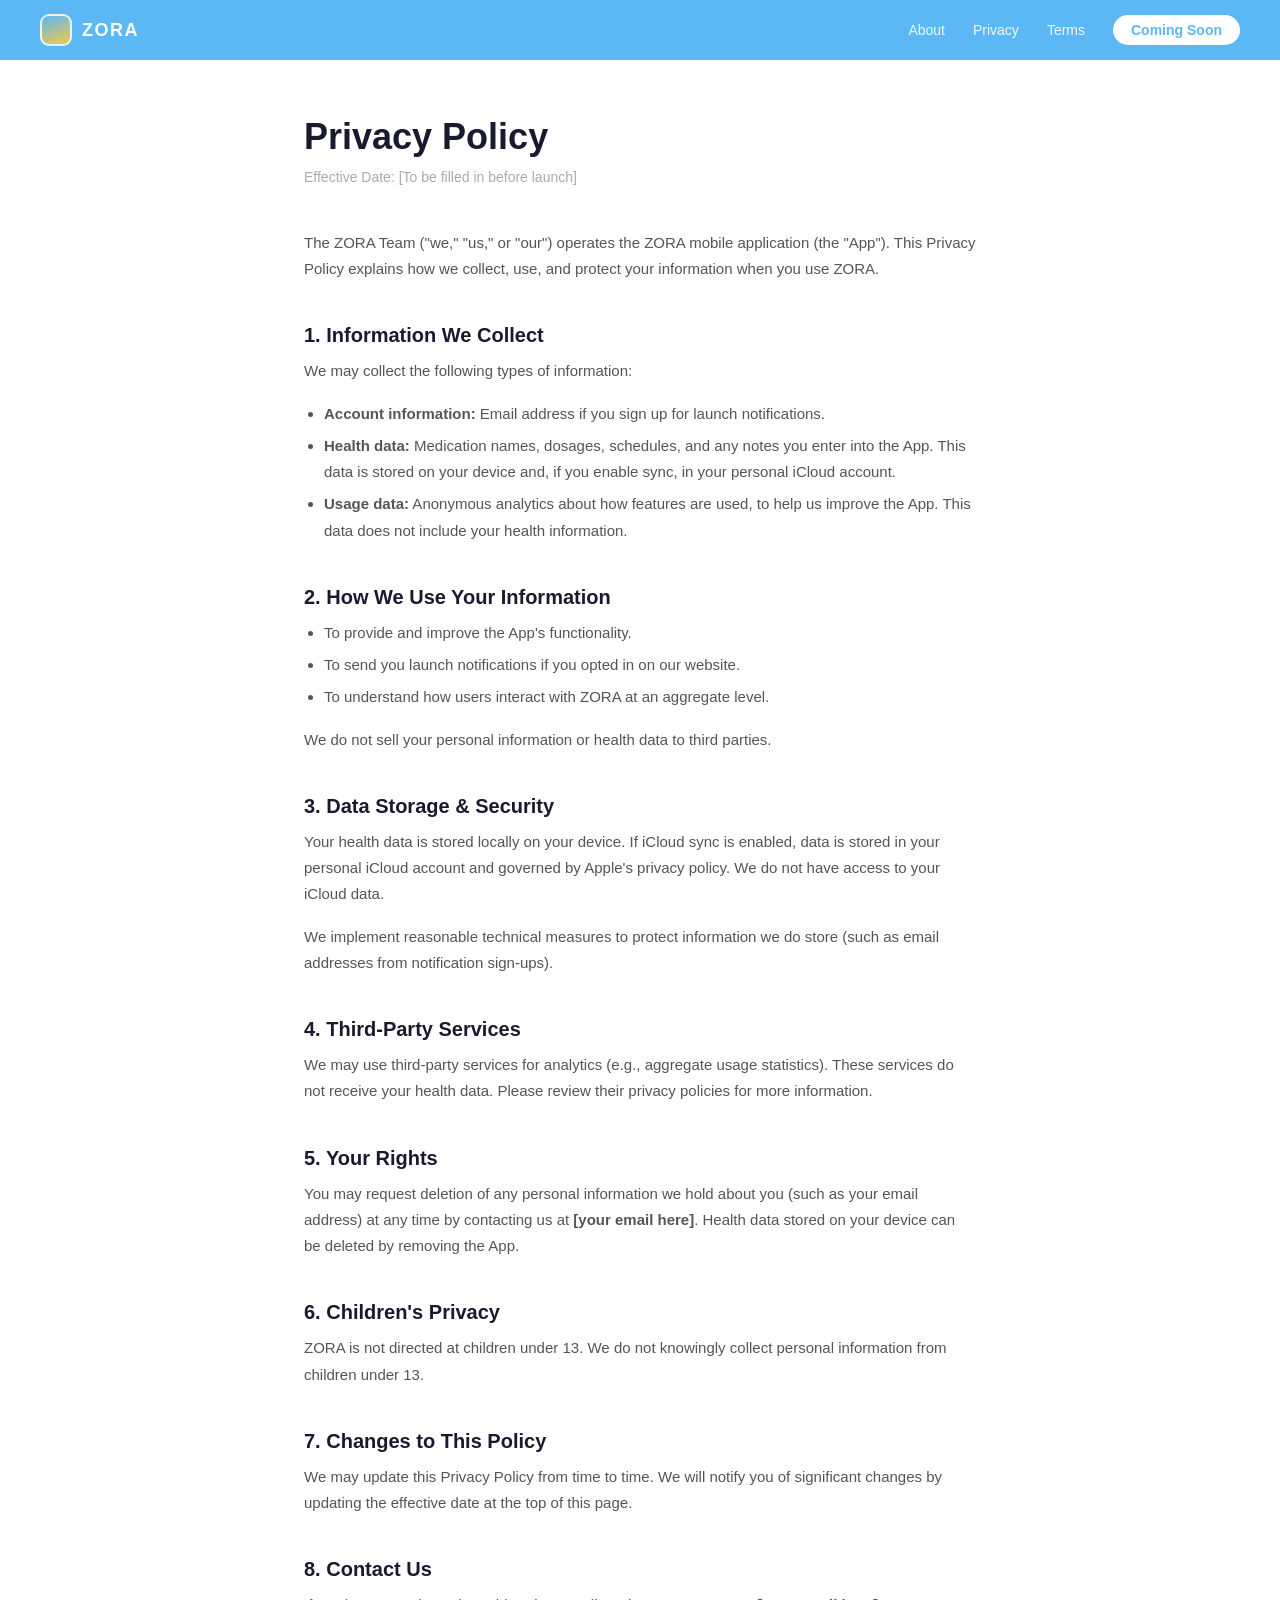
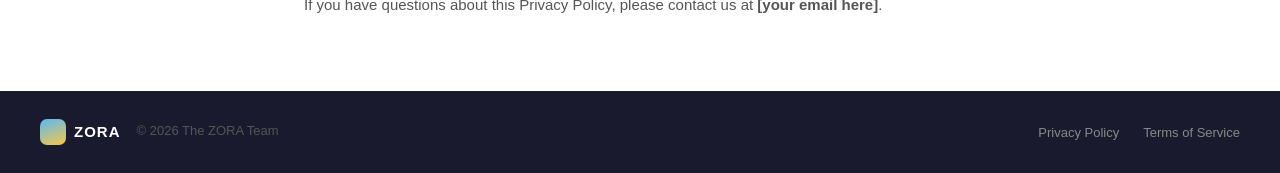
==== privacy.html @ 63aa4a1c "feat: add privacy policy page" ====
<!DOCTYPE html>
<html lang="en">
<head>
  <meta charset="UTF-8" />
  <meta name="viewport" content="width=device-width, initial-scale=1.0" />
  <title>Privacy Policy — ZORA</title>
  <link rel="stylesheet" href="styles.css" />
  <link rel="icon" type="image/png" href="assets/icon.png" />
</head>
<body>

  <!-- NAV -->
  <nav>
    <a href="index.html" class="nav-logo">
      <div class="nav-icon"></div>
      <span class="nav-wordmark">ZORA</span>
    </a>
    <ul class="nav-links">
      <li class="hide-mobile"><a href="index.html">About</a></li>
      <li class="hide-mobile"><a href="privacy.html">Privacy</a></li>
      <li class="hide-mobile"><a href="terms.html">Terms</a></li>
      <li><a href="index.html#notify" class="nav-cta">Coming Soon</a></li>
    </ul>
  </nav>

  <!-- CONTENT -->
  <div class="prose">
    <h1>Privacy Policy</h1>
    <p class="effective-date">Effective Date: [To be filled in before launch]</p>

    <p>The ZORA Team ("we," "us," or "our") operates the ZORA mobile application (the "App"). This Privacy Policy explains how we collect, use, and protect your information when you use ZORA.</p>

    <h2>1. Information We Collect</h2>
    <p>We may collect the following types of information:</p>
    <ul>
      <li><strong>Account information:</strong> Email address if you sign up for launch notifications.</li>
      <li><strong>Health data:</strong> Medication names, dosages, schedules, and any notes you enter into the App. This data is stored on your device and, if you enable sync, in your personal iCloud account.</li>
      <li><strong>Usage data:</strong> Anonymous analytics about how features are used, to help us improve the App. This data does not include your health information.</li>
    </ul>

    <h2>2. How We Use Your Information</h2>
    <ul>
      <li>To provide and improve the App's functionality.</li>
      <li>To send you launch notifications if you opted in on our website.</li>
      <li>To understand how users interact with ZORA at an aggregate level.</li>
    </ul>
    <p>We do not sell your personal information or health data to third parties.</p>

    <h2>3. Data Storage & Security</h2>
    <p>Your health data is stored locally on your device. If iCloud sync is enabled, data is stored in your personal iCloud account and governed by Apple's privacy policy. We do not have access to your iCloud data.</p>
    <p>We implement reasonable technical measures to protect information we do store (such as email addresses from notification sign-ups).</p>

    <h2>4. Third-Party Services</h2>
    <p>We may use third-party services for analytics (e.g., aggregate usage statistics). These services do not receive your health data. Please review their privacy policies for more information.</p>

    <h2>5. Your Rights</h2>
    <p>You may request deletion of any personal information we hold about you (such as your email address) at any time by contacting us at <strong>[your email here]</strong>. Health data stored on your device can be deleted by removing the App.</p>

    <h2>6. Children's Privacy</h2>
    <p>ZORA is not directed at children under 13. We do not knowingly collect personal information from children under 13.</p>

    <h2>7. Changes to This Policy</h2>
    <p>We may update this Privacy Policy from time to time. We will notify you of significant changes by updating the effective date at the top of this page.</p>

    <h2>8. Contact Us</h2>
    <p>If you have questions about this Privacy Policy, please contact us at <strong>[your email here]</strong>.</p>
  </div>

  <!-- FOOTER -->
  <footer>
    <div class="footer-logo">
      <div class="footer-icon"></div>
      <span class="footer-wordmark">ZORA</span>
      <span class="footer-copy">© 2026 The ZORA Team</span>
    </div>
    <ul class="footer-links">
      <li><a href="privacy.html">Privacy Policy</a></li>
      <li><a href="terms.html">Terms of Service</a></li>
    </ul>
  </footer>

</body>
</html>
---- styles.css ----
/* ─── Variables ─────────────────────────────────────────── */
:root {
  --blue: #5BB8F5;
  --blue-mid: #85ccf5;
  --gold: #F5C846;
  --dark: #1a1a2e;
  --body-text: #555;
  --heading-text: #1a1a2e;
  --placeholder-text: #aaa;
  --bg-off-white: #fafbfc;
  --font: -apple-system, BlinkMacSystemFont, 'Segoe UI', sans-serif;
  --hero-gradient: linear-gradient(170deg, var(--blue) 0%, var(--blue-mid) 45%, var(--gold) 100%);
  --cta-gradient: linear-gradient(135deg, var(--blue) 0%, var(--gold) 100%);
  --icon-gradient: linear-gradient(160deg, var(--blue) 0%, var(--gold) 100%);
  --gold-dark: #f5a623;
  --dark-hover: #2a2a4e;
}

/* ─── Reset ──────────────────────────────────────────────── */
*, *::before, *::after { box-sizing: border-box; margin: 0; padding: 0; }
body { font-family: var(--font); color: var(--body-text); line-height: 1.6; }
a { text-decoration: none; color: inherit; }
img { max-width: 100%; display: block; }

/* ─── Nav ────────────────────────────────────────────────── */
nav {
  background: var(--blue);
  padding: 0 40px;
  height: 60px;
  display: flex;
  align-items: center;
  justify-content: space-between;
  position: sticky;
  top: 0;
  z-index: 100;
}
.nav-logo {
  display: flex;
  align-items: center;
  gap: 10px;
}
.nav-icon {
  width: 32px;
  height: 32px;
  border-radius: 9px;
  background: var(--icon-gradient);
  border: 2px solid rgba(255,255,255,0.8);
  flex-shrink: 0;
}
.nav-wordmark {
  color: white;
  font-weight: 800;
  font-size: 18px;
  letter-spacing: 1.5px;
}
.nav-links {
  display: flex;
  align-items: center;
  gap: 28px;
  list-style: none;
}
.nav-links a {
  color: rgba(255,255,255,0.9);
  font-size: 14px;
  font-weight: 500;
  transition: color 0.2s;
}
.nav-links a:hover { color: white; }
.nav-links a.nav-cta {
  background: white;
  color: var(--blue);
  font-weight: 700;
  padding: 7px 18px;
  border-radius: 20px;
}

/* ─── Footer ─────────────────────────────────────────────── */
footer {
  background: var(--dark);
  padding: 28px 40px;
  display: flex;
  align-items: center;
  justify-content: space-between;
  flex-wrap: wrap;
  gap: 16px;
}
.footer-logo {
  display: flex;
  align-items: center;
  gap: 8px;
}
.footer-icon {
  width: 26px;
  height: 26px;
  border-radius: 7px;
  background: var(--icon-gradient);
  flex-shrink: 0;
}
.footer-wordmark {
  color: white;
  font-weight: 700;
  font-size: 15px;
  letter-spacing: 1px;
}
.footer-copy {
  color: #555;
  font-size: 13px;
  margin-left: 8px;
}
.footer-links {
  display: flex;
  gap: 24px;
  list-style: none;
}
.footer-links a {
  color: #888;
  font-size: 13px;
  transition: color 0.2s;
}
.footer-links a:hover { color: white; }

/* ─── Buttons ────────────────────────────────────────────── */
.btn-primary {
  background: white;
  color: var(--blue);
  font-size: 15px;
  font-weight: 700;
  padding: 13px 30px;
  border-radius: 28px;
  border: none;
  cursor: pointer;
  box-shadow: 0 4px 20px rgba(0,0,0,0.12);
  transition: transform 0.15s, box-shadow 0.15s;
}
.btn-primary:hover { transform: translateY(-1px); box-shadow: 0 6px 24px rgba(0,0,0,0.16); }
.btn-ghost {
  background: rgba(255,255,255,0.2);
  color: white;
  font-size: 15px;
  font-weight: 600;
  padding: 13px 30px;
  border-radius: 28px;
  border: 2px solid rgba(255,255,255,0.6);
  cursor: pointer;
  transition: background 0.2s;
}
.btn-ghost:hover { background: rgba(255,255,255,0.3); }

/* ─── Section shared ─────────────────────────────────────── */
section { width: 100%; }
.section-inner {
  max-width: 720px;
  margin: 0 auto;
  padding: 64px 24px;
  text-align: center;
}
.eyebrow {
  font-size: 12px;
  font-weight: 700;
  color: var(--blue);
  letter-spacing: 2px;
  text-transform: uppercase;
  margin-bottom: 12px;
}
h1 { font-size: 44px; font-weight: 800; color: white; line-height: 1.15; margin-bottom: 16px; text-shadow: 0 2px 10px rgba(0,0,0,0.1); }
h2 { font-size: 30px; font-weight: 800; color: var(--heading-text); line-height: 1.3; margin-bottom: 20px; }
.lead { font-size: 17px; color: rgba(255,255,255,0.92); line-height: 1.65; margin-bottom: 36px; }
.body-text { font-size: 16px; color: var(--body-text); line-height: 1.75; margin-bottom: 16px; }
.placeholder-text { font-size: 16px; color: var(--placeholder-text); line-height: 1.75; font-style: italic; margin-bottom: 16px; }

/* ─── Hero badge pill ────────────────────────────────────── */
.hero-badge {
  display: inline-block;
  background: rgba(255,255,255,0.25);
  border: 1px solid rgba(255,255,255,0.5);
  border-radius: 20px;
  padding: 5px 14px;
  margin-bottom: 20px;
  color: white;
  font-size: 12px;
  font-weight: 600;
}

/* ─── How it works cards ─────────────────────────────────── */
.how-grid {
  display: flex;
  gap: 32px;
  justify-content: center;
  flex-wrap: wrap;
  margin-top: 40px;
}
.how-card {
  flex: 1;
  min-width: 160px;
  max-width: 200px;
}
.how-icon {
  width: 52px;
  height: 52px;
  border-radius: 16px;
  margin: 0 auto 14px;
  display: flex;
  align-items: center;
  justify-content: center;
  font-size: 22px;
}
.how-icon-blue  { background: linear-gradient(135deg, var(--blue), var(--blue-mid)); }
.how-icon-mid   { background: linear-gradient(135deg, var(--blue-mid), var(--blue)); }
.how-icon-gold  { background: linear-gradient(135deg, var(--gold), var(--gold-dark)); }
.how-title { font-weight: 700; color: var(--heading-text); margin-bottom: 6px; }
.how-desc  { font-size: 14px; color: #777; line-height: 1.5; }

/* ─── Email capture ──────────────────────────────────────── */
.email-form {
  display: flex;
  gap: 8px;
  max-width: 380px;
  margin: 0 auto;
}
.email-input {
  flex: 1;
  background: white;
  border: none;
  border-radius: 10px;
  padding: 12px 16px;
  font-size: 14px;
  font-family: var(--font);
  outline: none;
}
.email-submit {
  background: var(--dark);
  color: white;
  border: none;
  border-radius: 10px;
  padding: 12px 20px;
  font-size: 14px;
  font-weight: 600;
  font-family: var(--font);
  cursor: pointer;
  transition: background 0.2s;
  white-space: nowrap;
}
.email-submit:hover { background: var(--dark-hover); }

/* ─── Prose pages (privacy / terms) ─────────────────────── */
.prose {
  max-width: 720px;
  margin: 0 auto;
  padding: 56px 24px;
}
.prose h1 { color: var(--heading-text); text-shadow: none; font-size: 36px; margin-bottom: 8px; }
.prose .effective-date { color: var(--placeholder-text); font-size: 14px; margin-bottom: 40px; }
.prose h2 { font-size: 20px; margin-top: 40px; margin-bottom: 10px; }
.prose p  { font-size: 15px; color: var(--body-text); line-height: 1.75; margin-bottom: 16px; }
.prose ul { padding-left: 20px; margin-bottom: 16px; }
.prose ul li { font-size: 15px; color: var(--body-text); line-height: 1.75; margin-bottom: 6px; }

/* ─── Responsive ─────────────────────────────────────────── */
@media (max-width: 640px) {
  nav { padding: 0 20px; }
  .nav-links .hide-mobile { display: none; }
  h1 { font-size: 32px; }
  h2 { font-size: 24px; }
  .section-inner { padding: 48px 20px; }
  .email-form { flex-direction: column; }
  footer { padding: 24px 20px; flex-direction: column; align-items: flex-start; }
  .prose { padding: 40px 20px; }
}
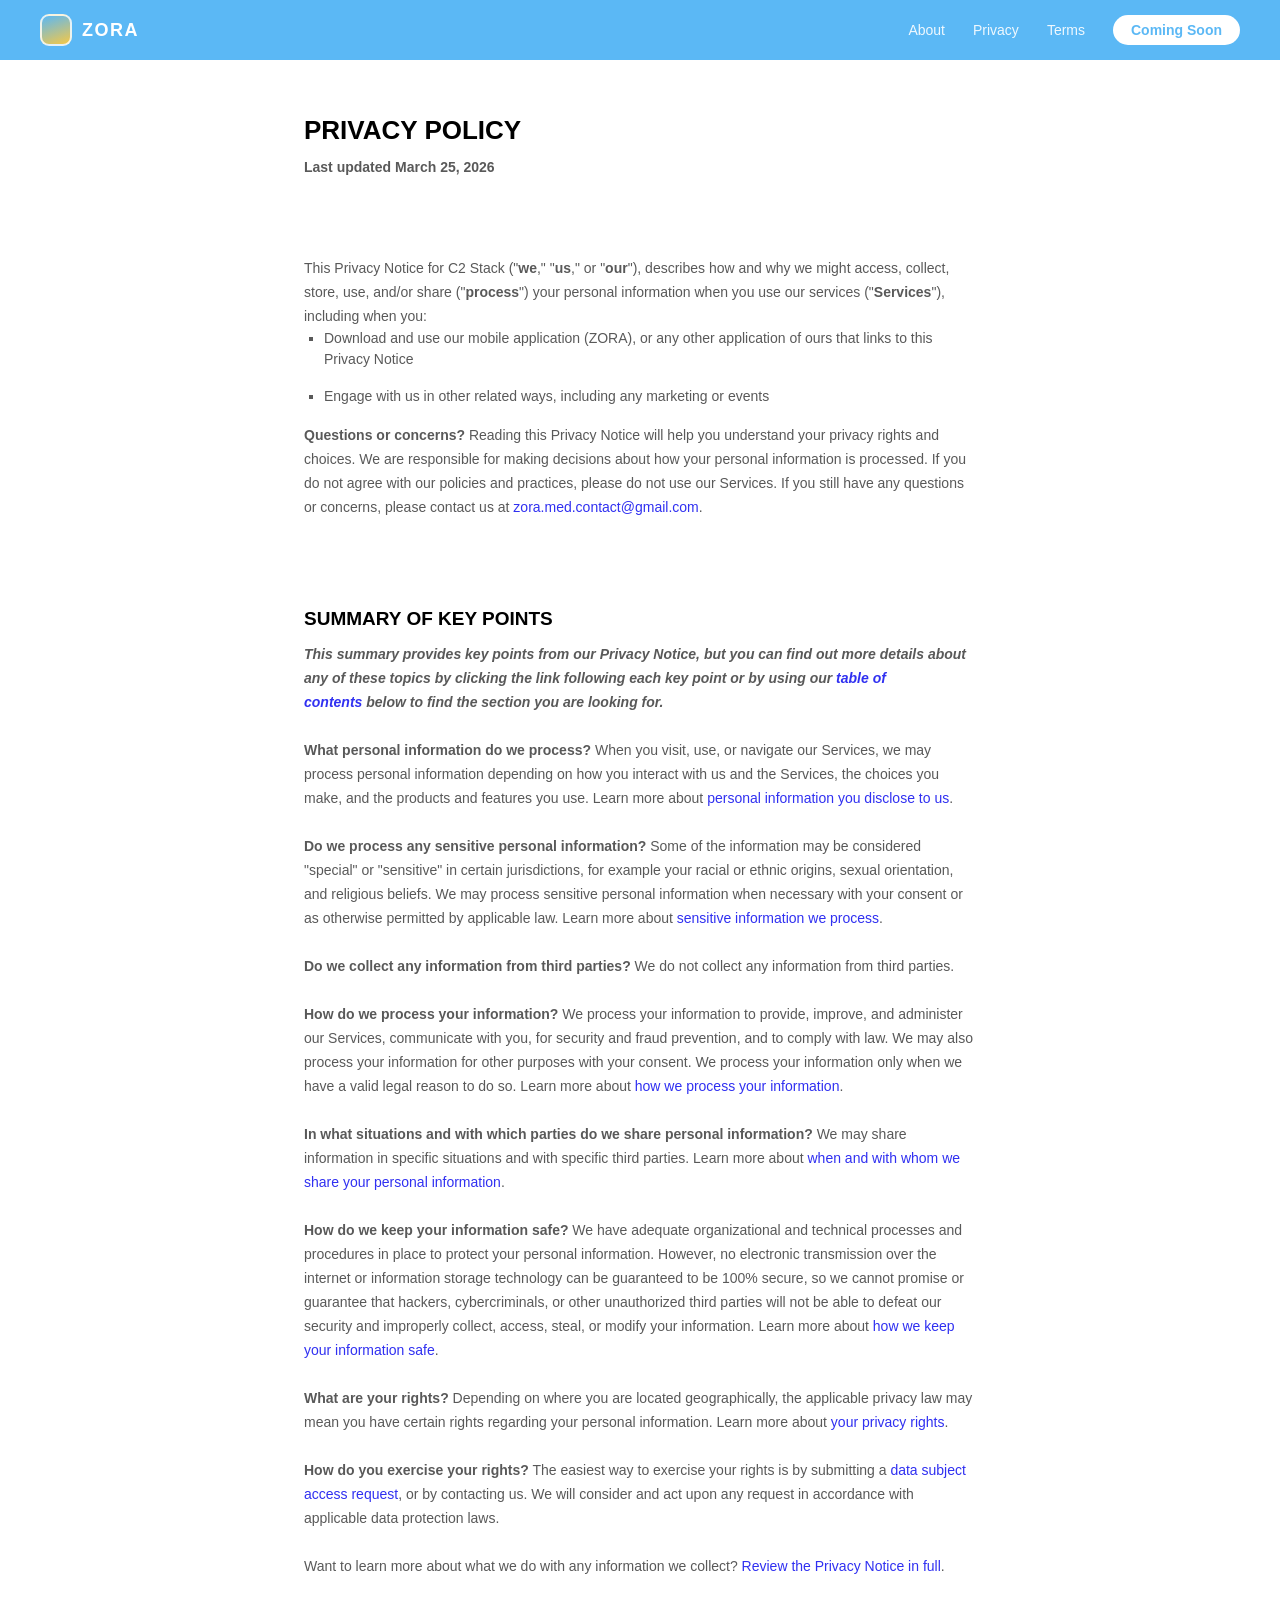
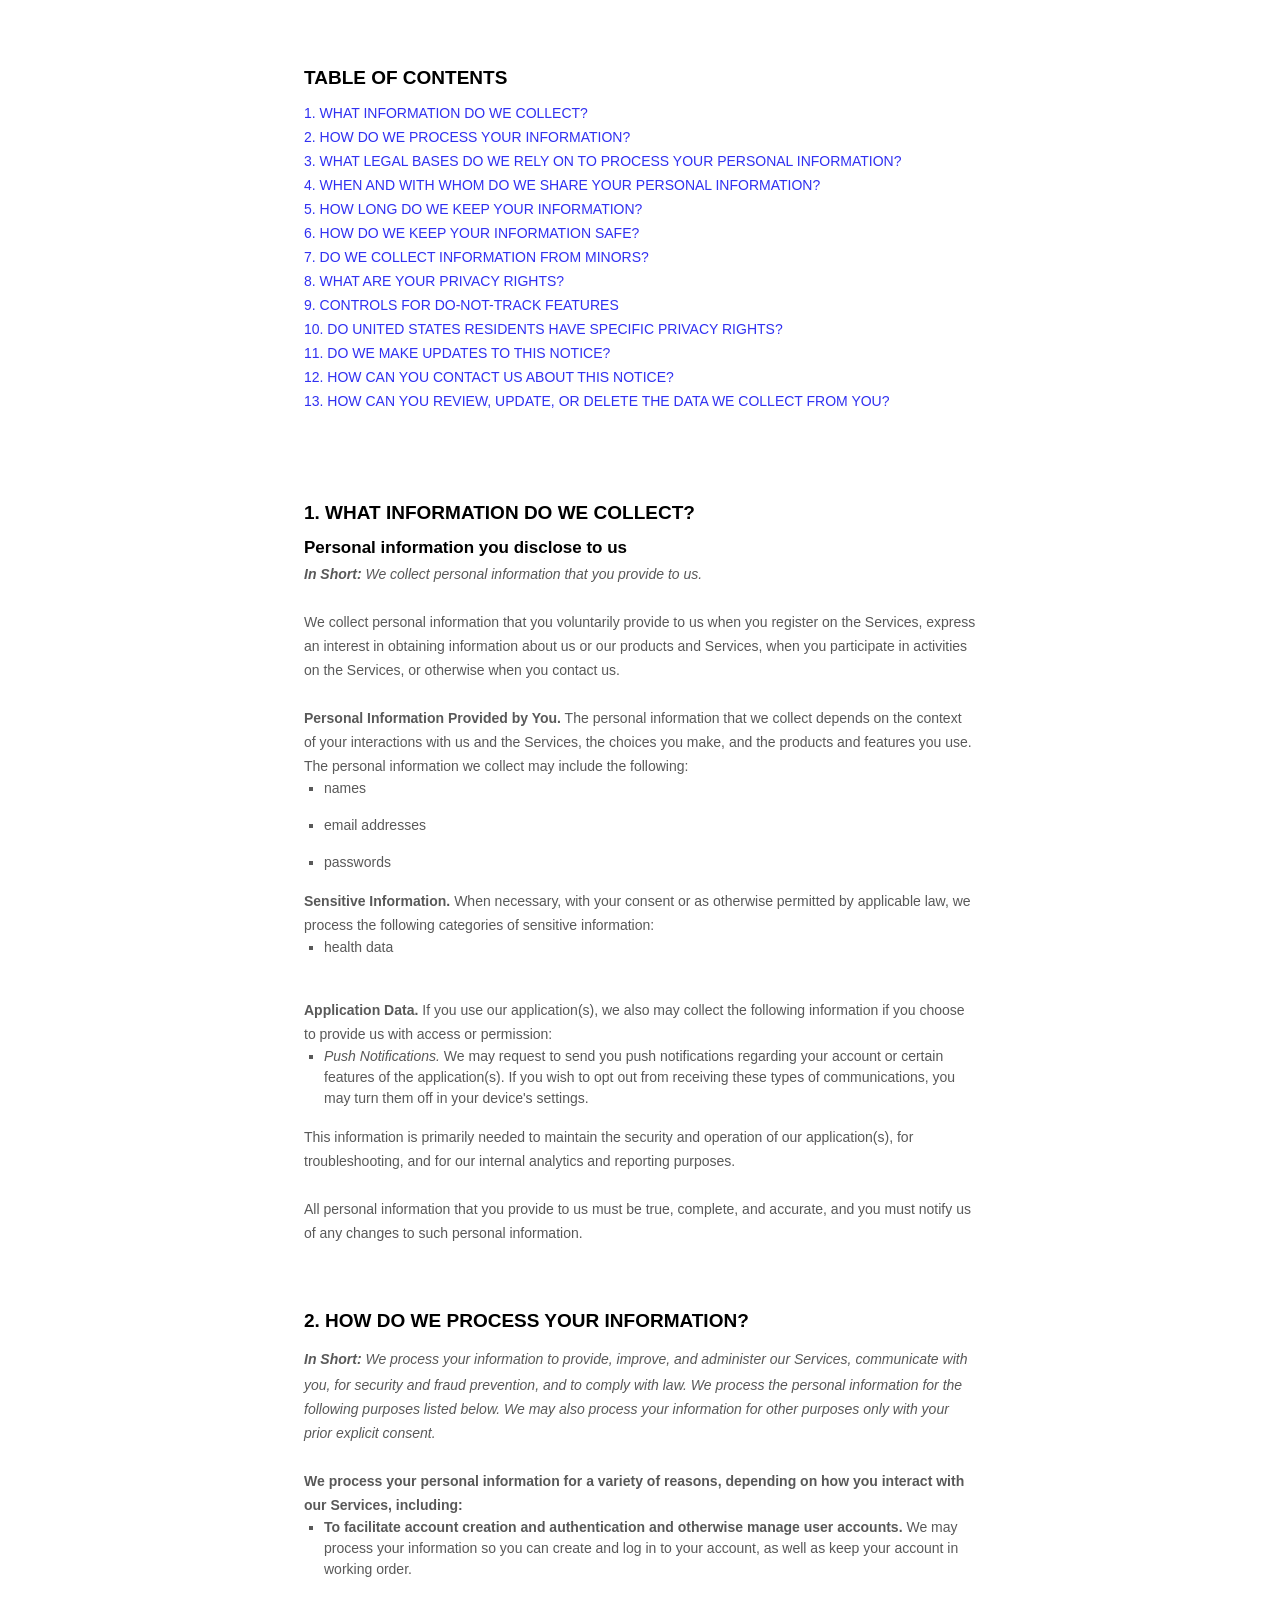
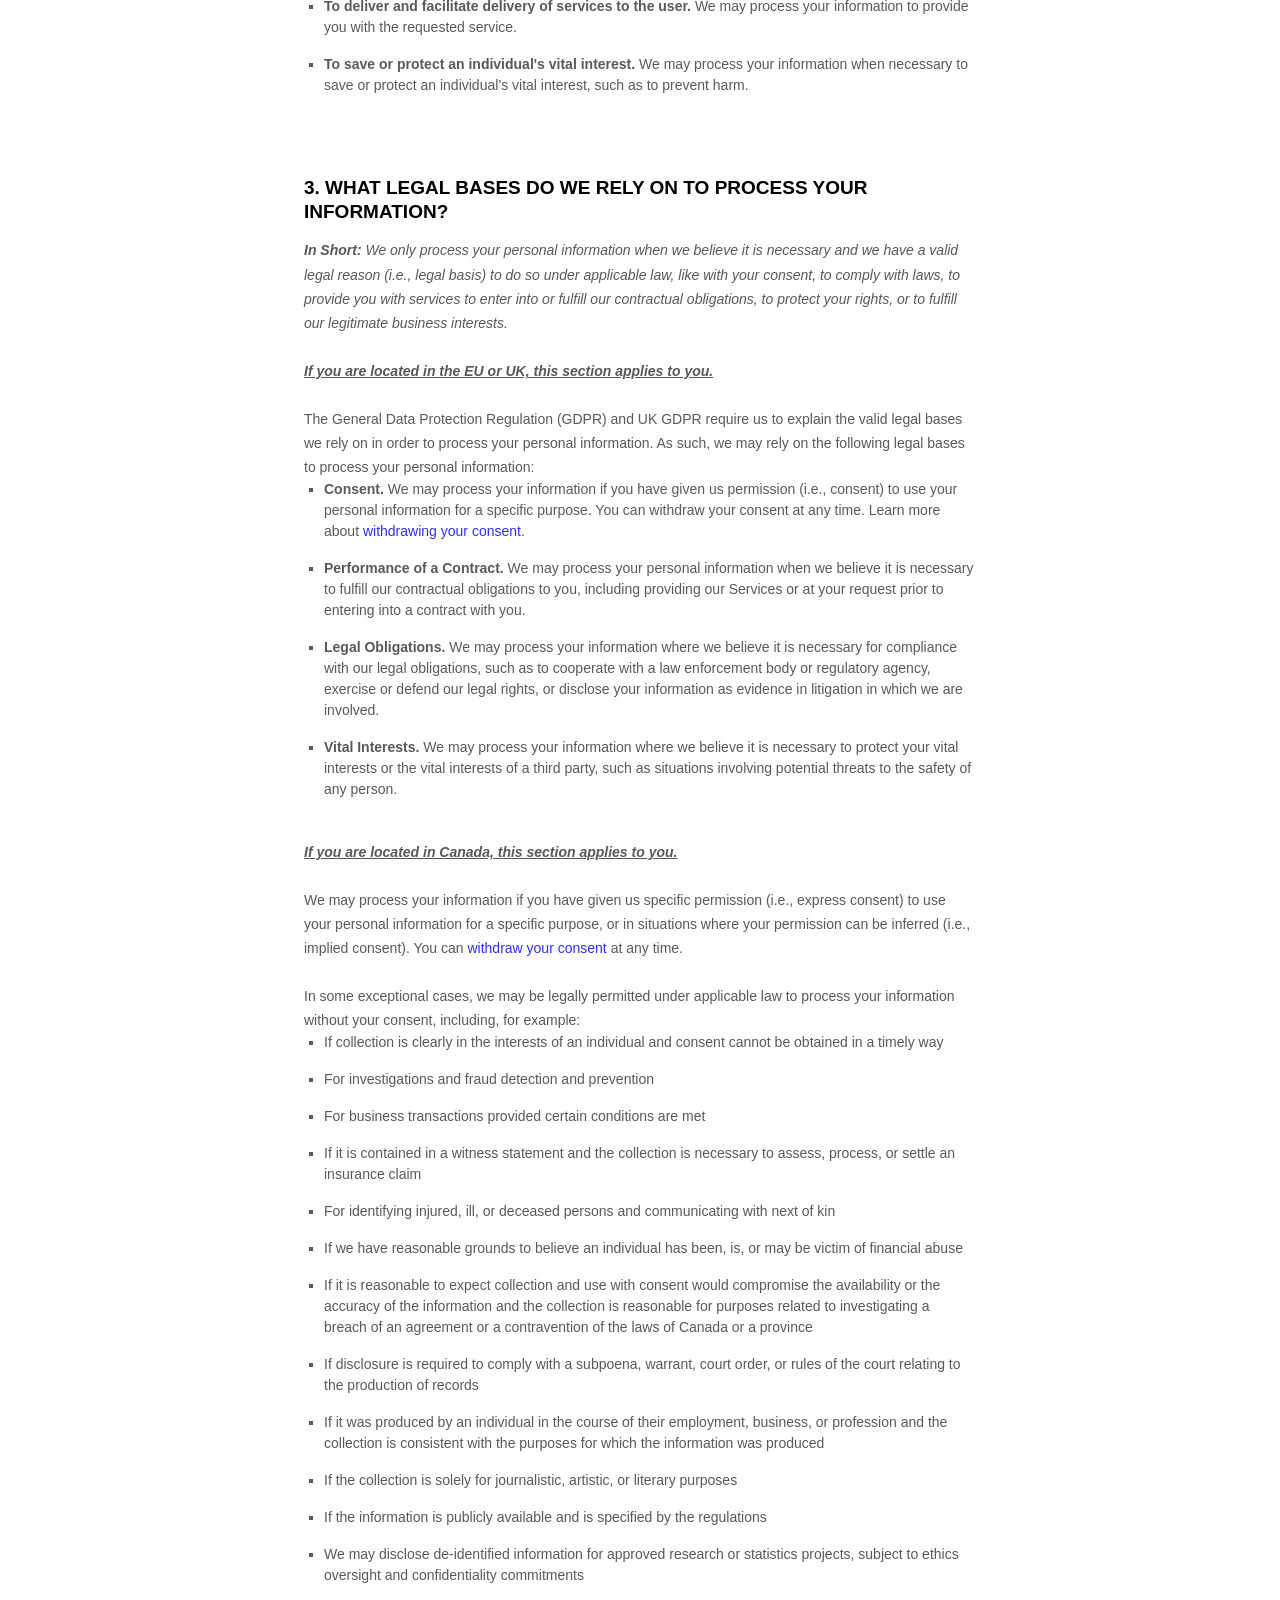
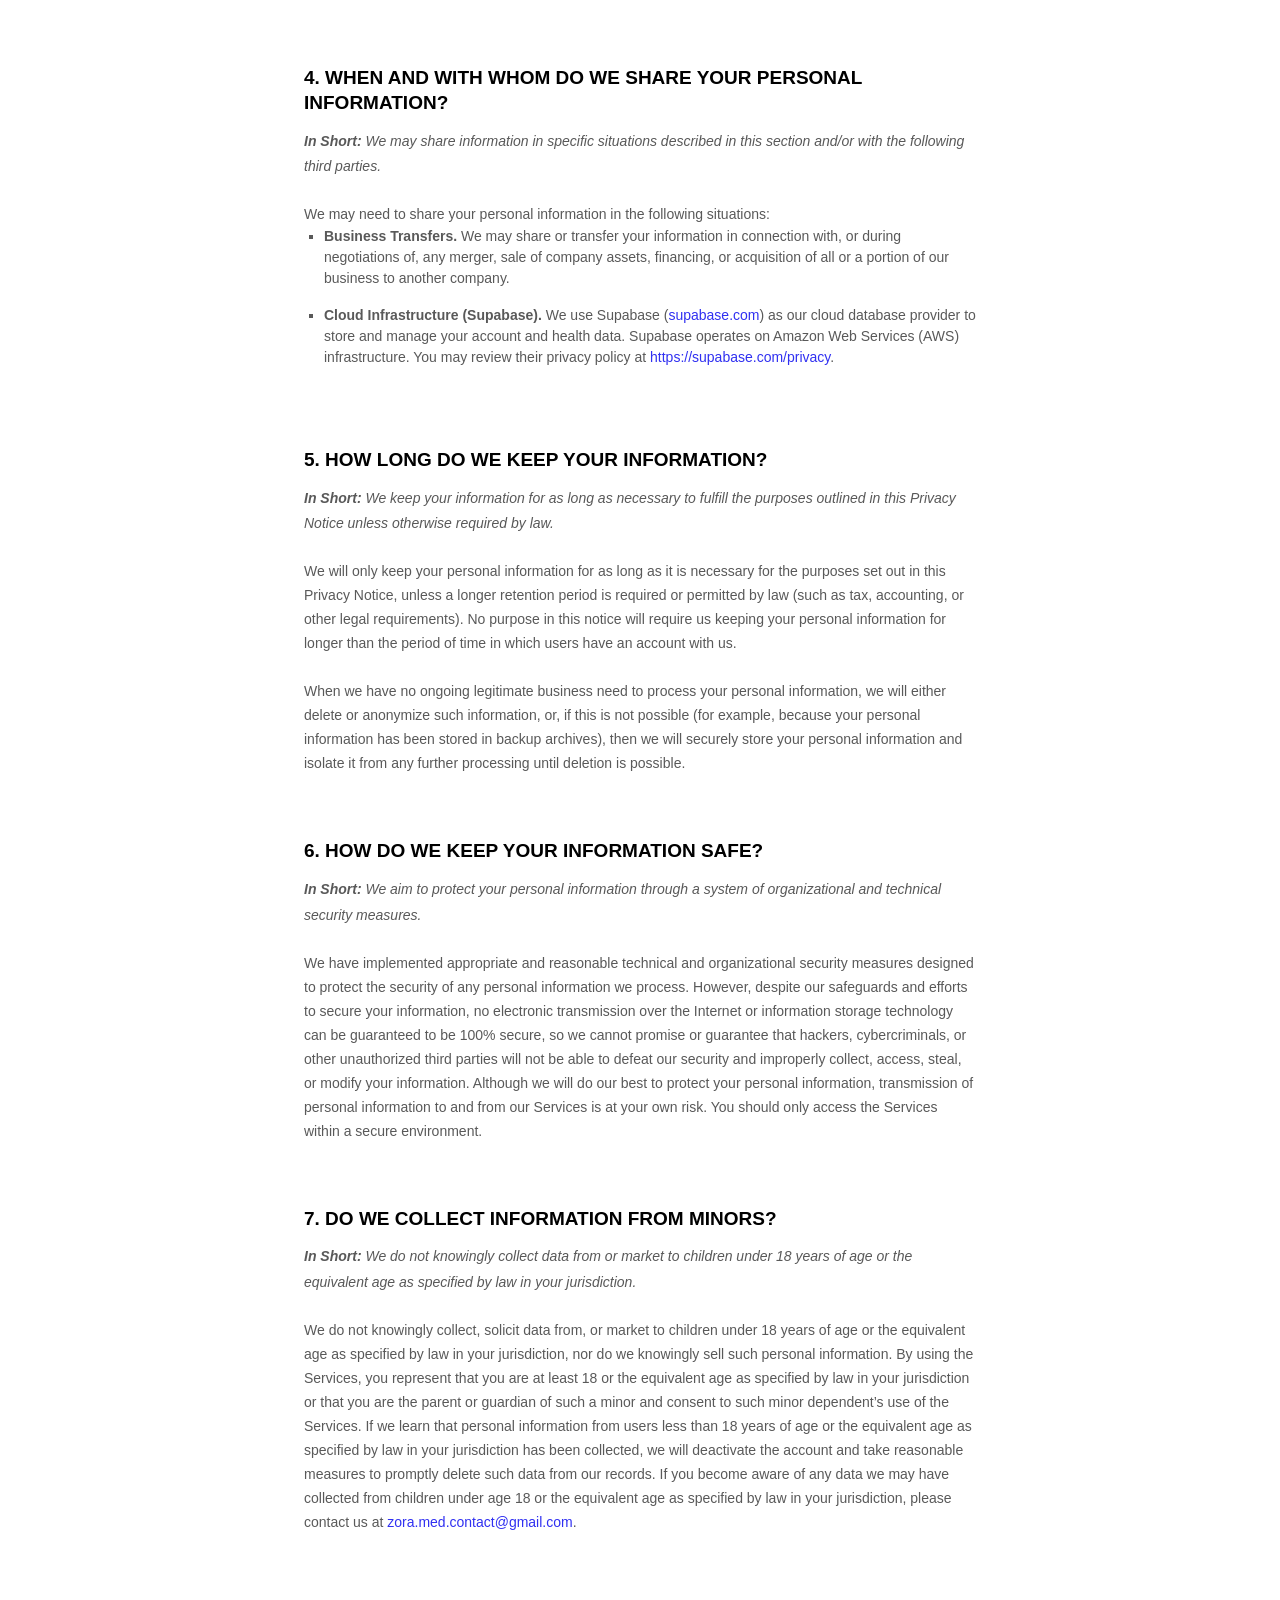
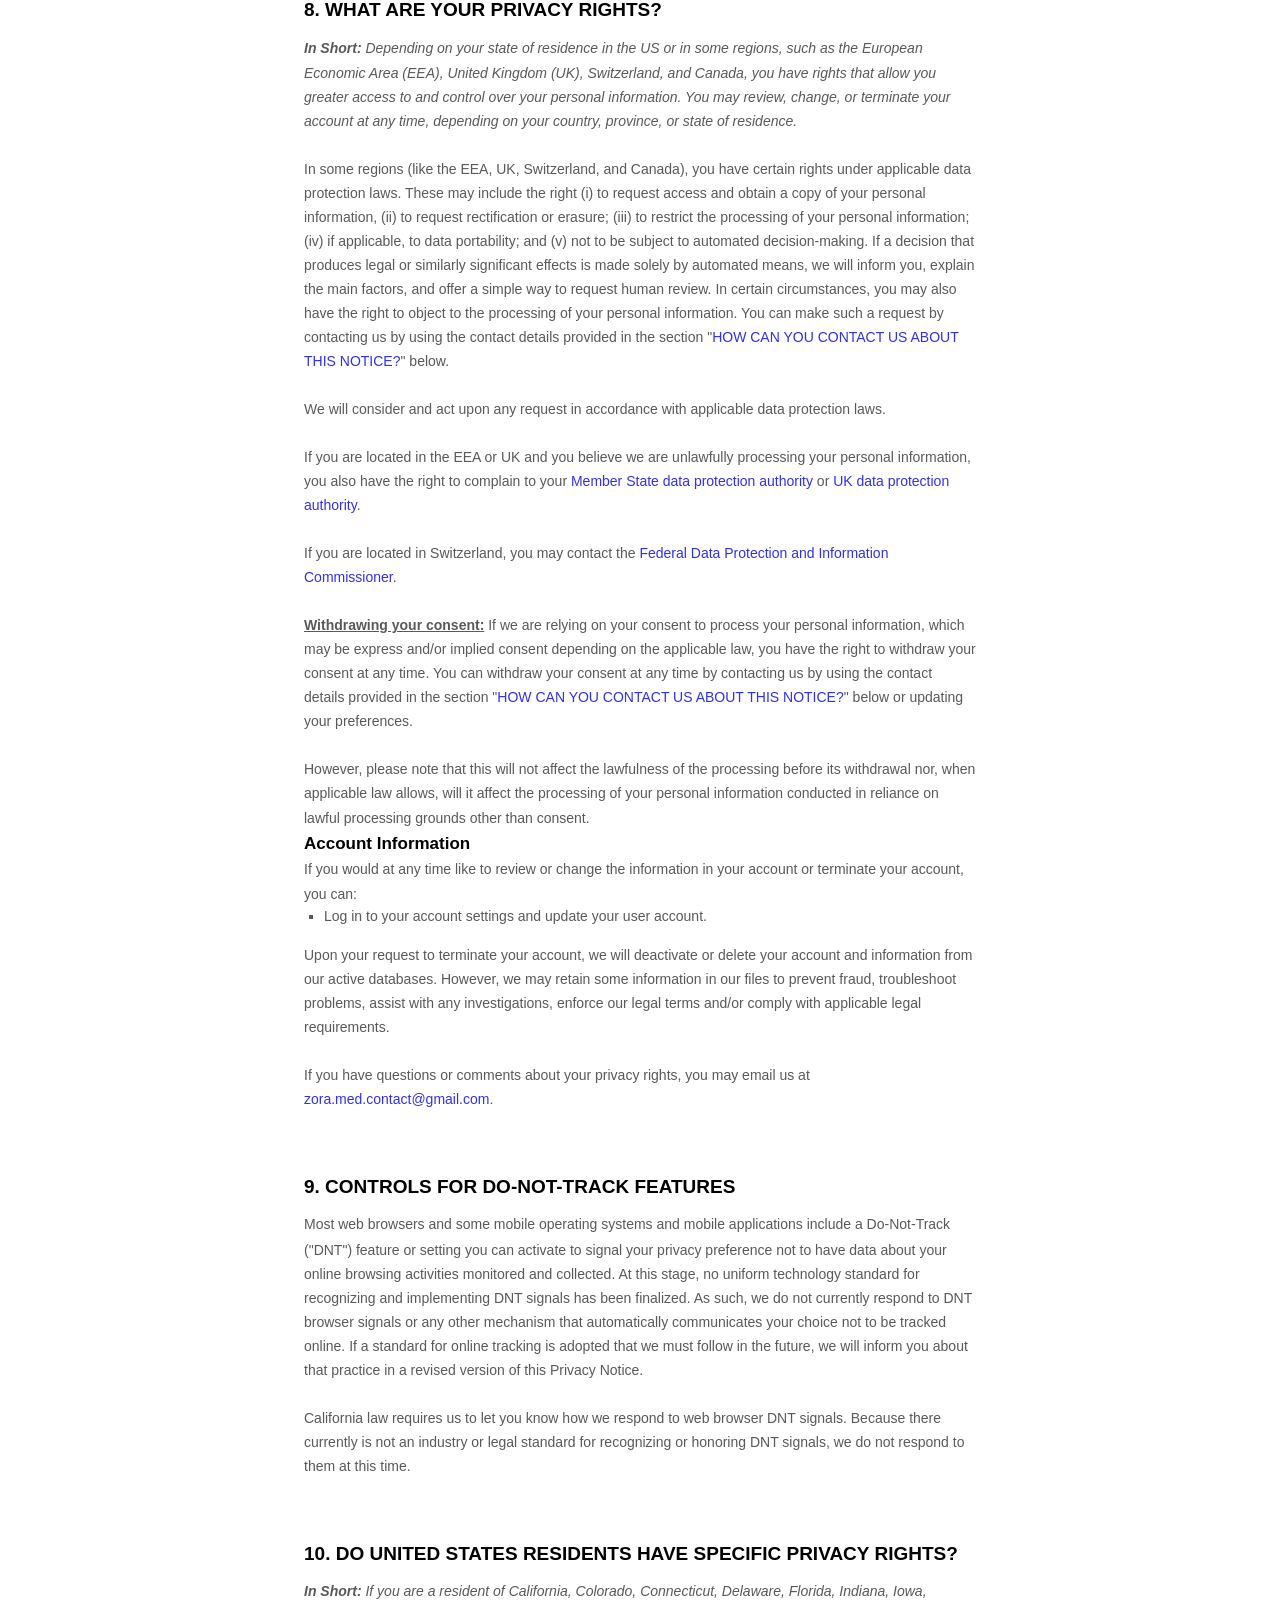
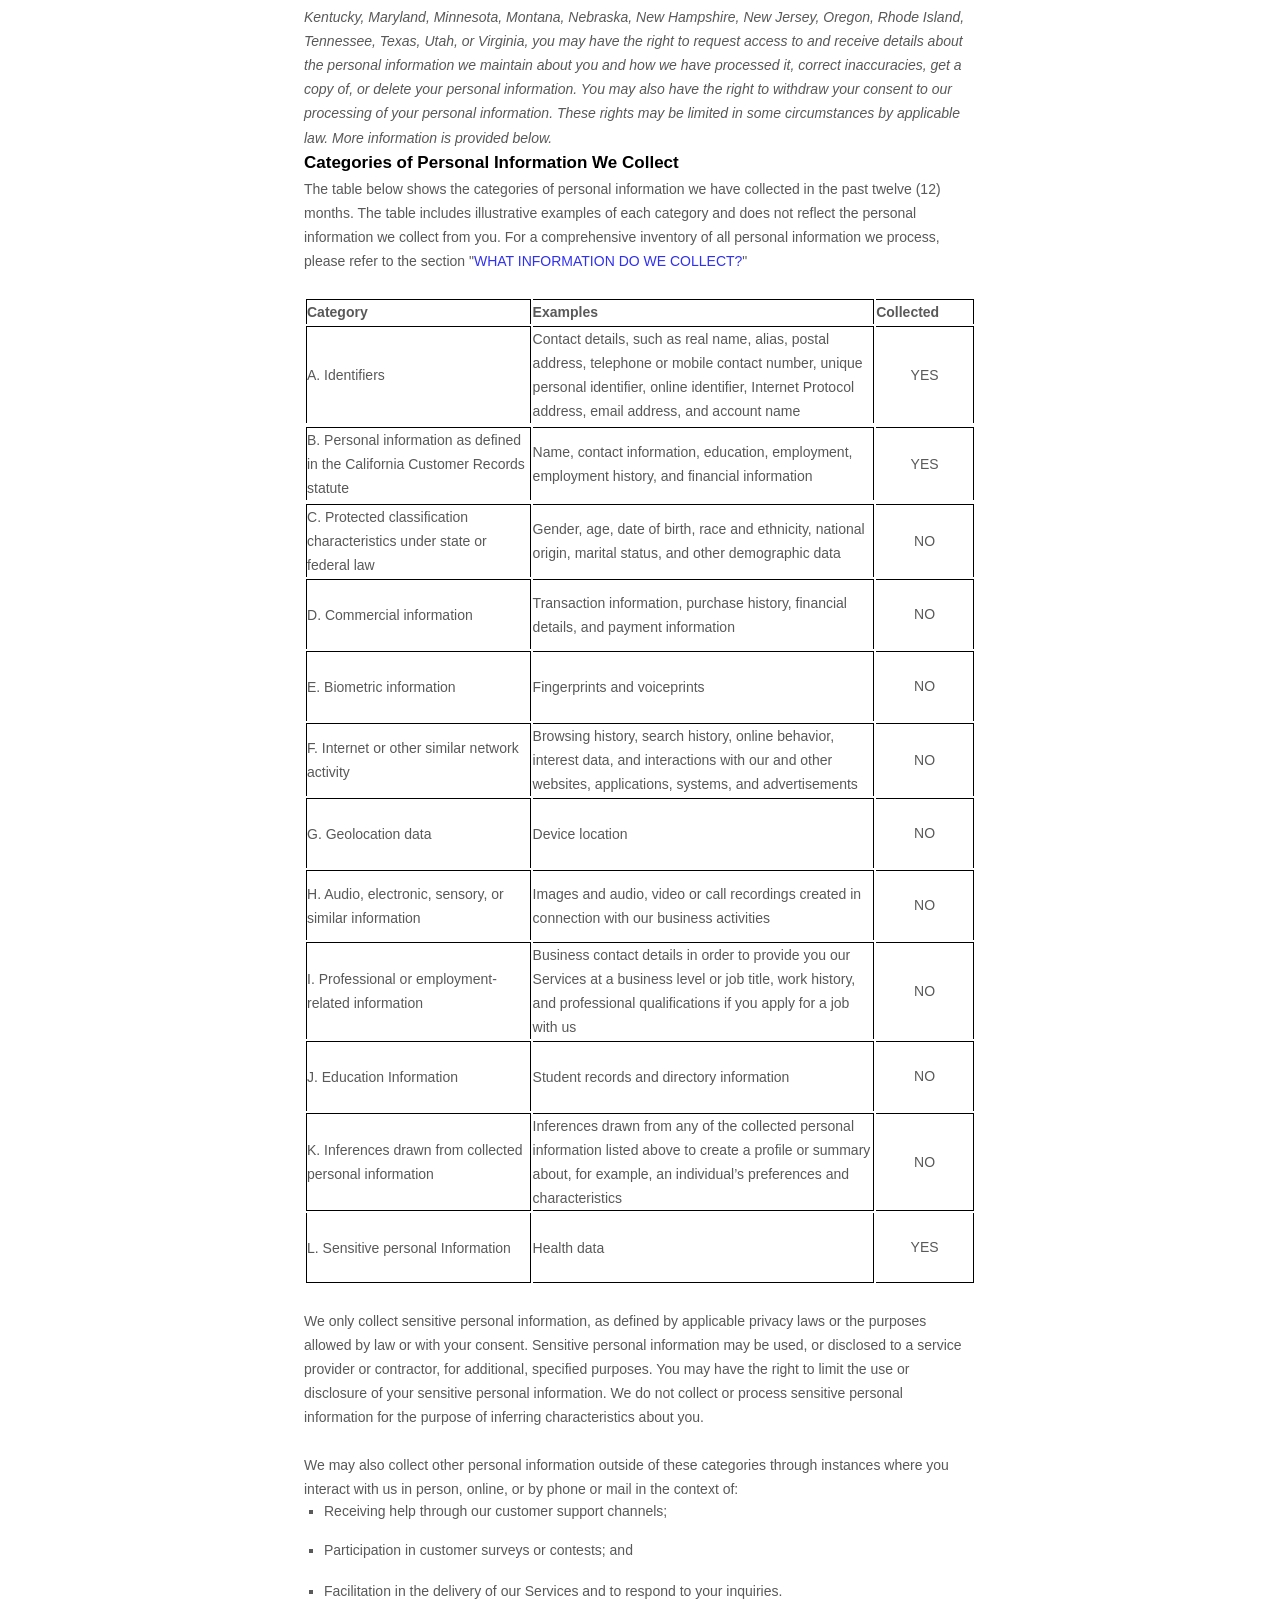
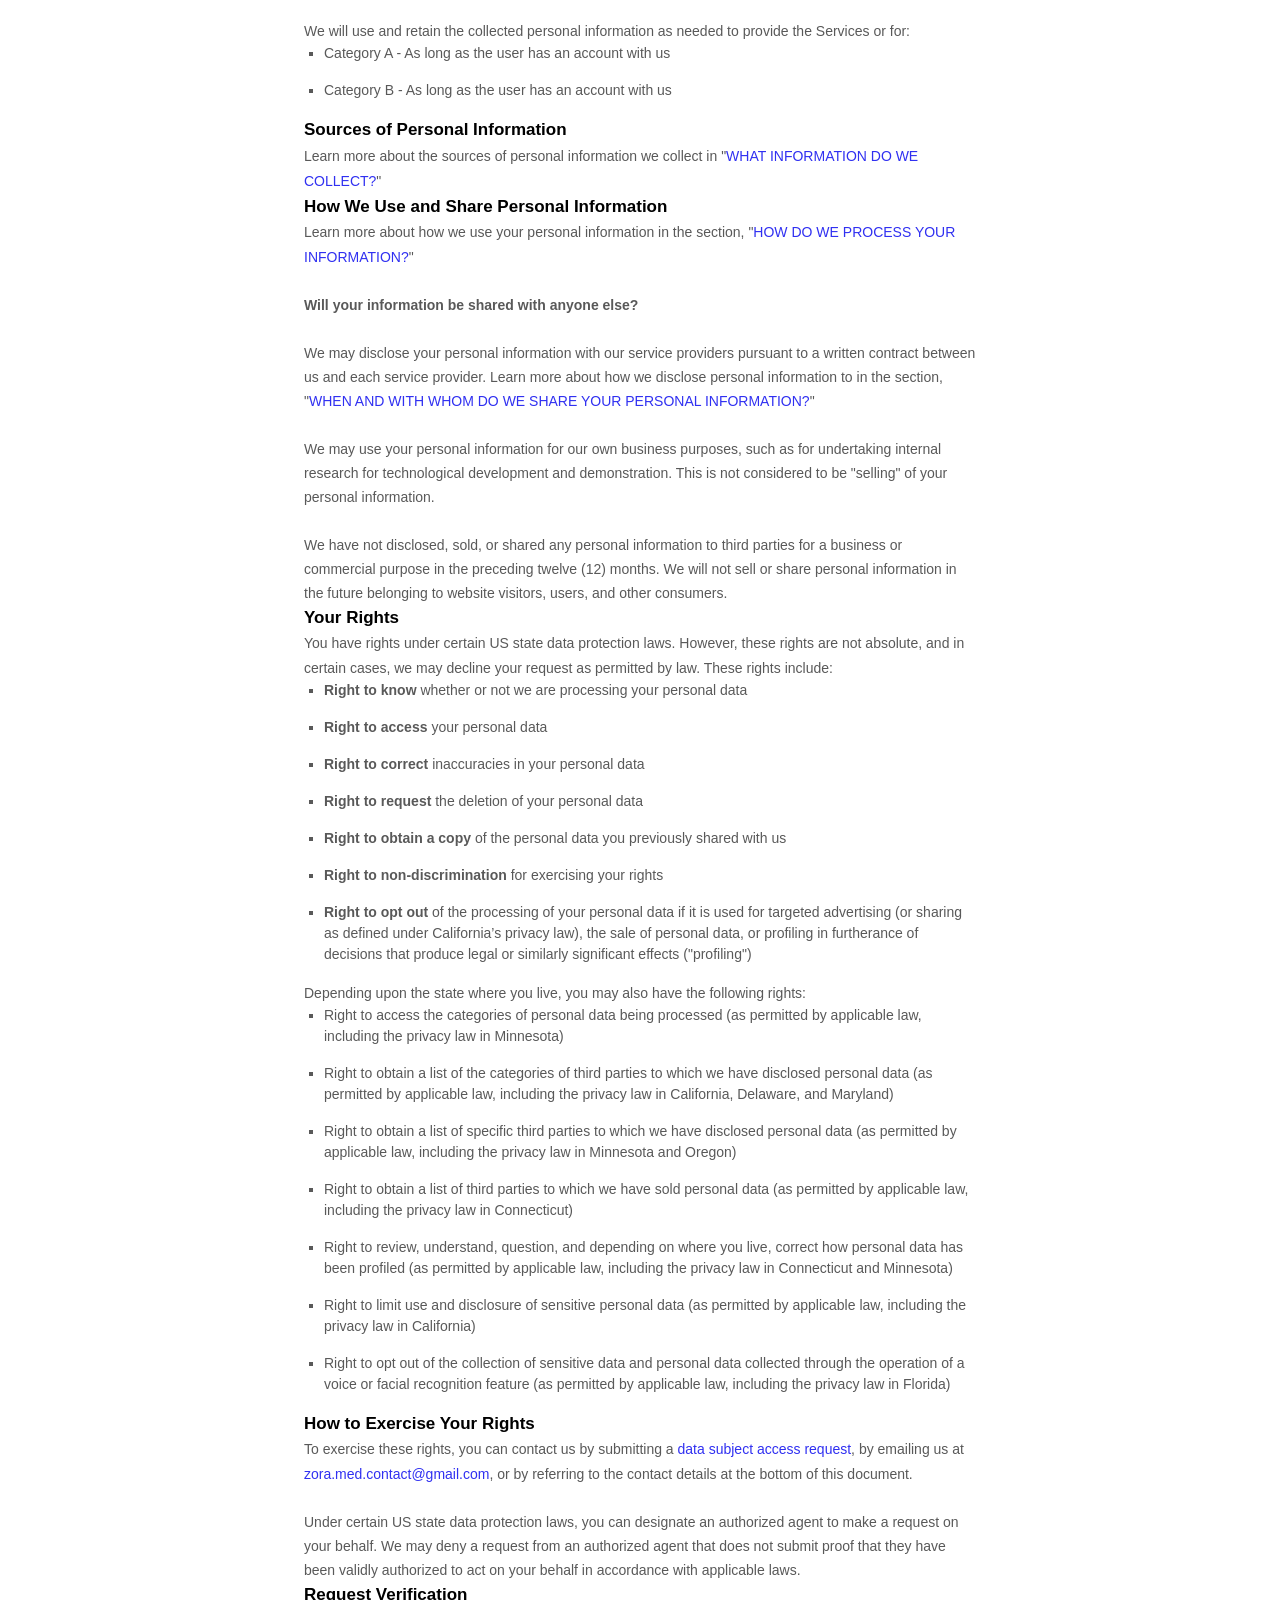
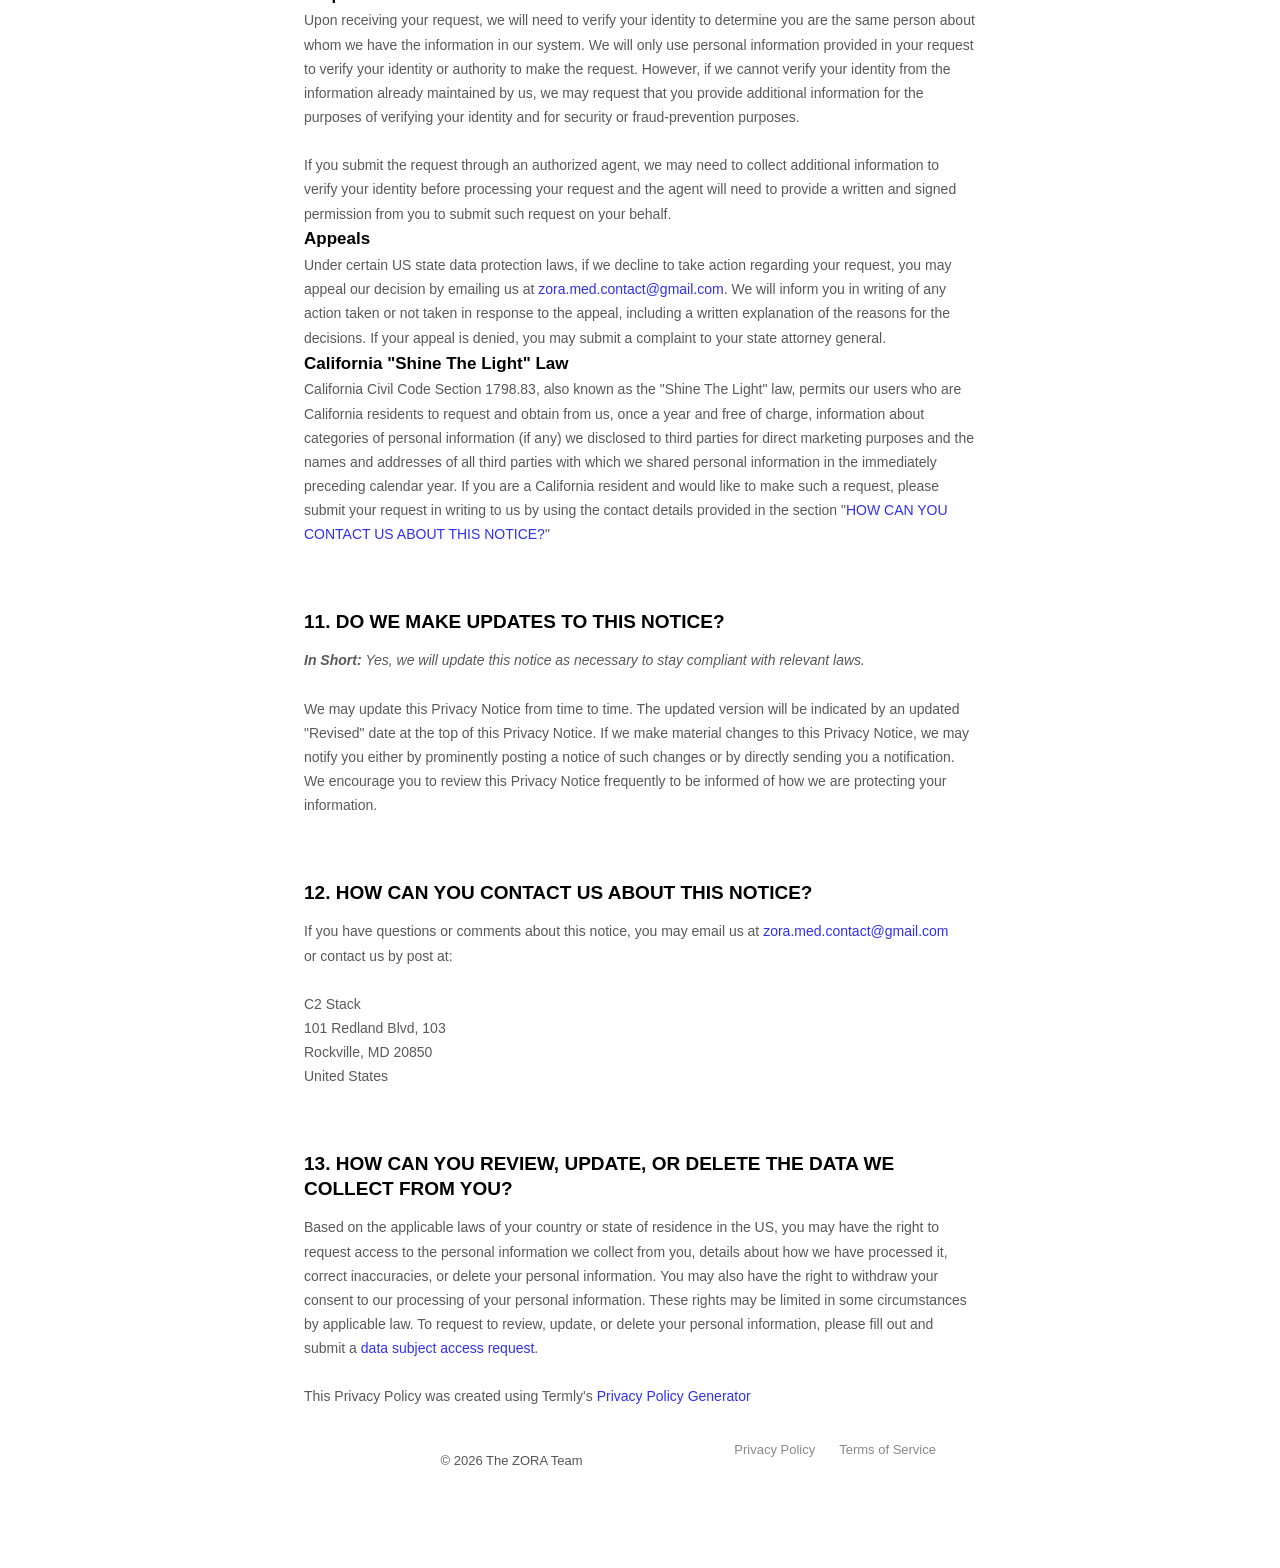
==== commit 6fc1fc54: "feat: update privacy policy with Termly HTML and accurate disclosures - Replace placeholder policy w" ====
--- a/privacy.html
+++ b/privacy.html
@@ -4,8 +4,45 @@
   <meta charset="UTF-8" />
   <meta name="viewport" content="width=device-width, initial-scale=1.0" />
   <title>Privacy Policy — ZORA</title>
+  <meta name="description" content="ZORA Privacy Policy — how we collect, use, and protect your health data and personal information." />
   <link rel="stylesheet" href="styles.css" />
   <link rel="icon" type="image/png" href="assets/icon.png" />
+  <style>
+  [data-custom-class='body'], [data-custom-class='body'] * {
+          background: transparent !important;
+        }
+[data-custom-class='title'], [data-custom-class='title'] * {
+          font-family: Arial !important;
+font-size: 26px !important;
+color: #000000 !important;
+        }
+[data-custom-class='subtitle'], [data-custom-class='subtitle'] * {
+          font-family: Arial !important;
+color: #595959 !important;
+font-size: 14px !important;
+        }
+[data-custom-class='heading_1'], [data-custom-class='heading_1'] * {
+          font-family: Arial !important;
+font-size: 19px !important;
+color: #000000 !important;
+        }
+[data-custom-class='heading_2'], [data-custom-class='heading_2'] * {
+          font-family: Arial !important;
+font-size: 17px !important;
+color: #000000 !important;
+        }
+[data-custom-class='body_text'], [data-custom-class='body_text'] * {
+          color: #595959 !important;
+font-size: 14px !important;
+font-family: Arial !important;
+        }
+[data-custom-class='link'], [data-custom-class='link'] * {
+          color: #3030F1 !important;
+font-size: 14px !important;
+font-family: Arial !important;
+word-break: break-word !important;
+        }
+</style>
 </head>
 <body>
 
@@ -25,45 +62,23 @@
 
   <!-- CONTENT -->
   <div class="prose">
-    <h1>Privacy Policy</h1>
-    <p class="effective-date">Effective Date: [To be filled in before launch]</p>
-
-    <p>The ZORA Team ("we," "us," or "our") operates the ZORA mobile application (the "App"). This Privacy Policy explains how we collect, use, and protect your information when you use ZORA.</p>
-
-    <h2>1. Information We Collect</h2>
-    <p>We may collect the following types of information:</p>
-    <ul>
-      <li><strong>Account information:</strong> Email address if you sign up for launch notifications.</li>
-      <li><strong>Health data:</strong> Medication names, dosages, schedules, and any notes you enter into the App. This data is stored on your device and, if you enable sync, in your personal iCloud account.</li>
-      <li><strong>Usage data:</strong> Anonymous analytics about how features are used, to help us improve the App. This data does not include your health information.</li>
-    </ul>
-
-    <h2>2. How We Use Your Information</h2>
-    <ul>
-      <li>To provide and improve the App's functionality.</li>
-      <li>To send you launch notifications if you opted in on our website.</li>
-      <li>To understand how users interact with ZORA at an aggregate level.</li>
-    </ul>
-    <p>We do not sell your personal information or health data to third parties.</p>
-
-    <h2>3. Data Storage & Security</h2>
-    <p>Your health data is stored locally on your device. If iCloud sync is enabled, data is stored in your personal iCloud account and governed by Apple's privacy policy. We do not have access to your iCloud data.</p>
-    <p>We implement reasonable technical measures to protect information we do store (such as email addresses from notification sign-ups).</p>
-
-    <h2>4. Third-Party Services</h2>
-    <p>We may use third-party services for analytics (e.g., aggregate usage statistics). These services do not receive your health data. Please review their privacy policies for more information.</p>
-
-    <h2>5. Your Rights</h2>
-    <p>You may request deletion of any personal information we hold about you (such as your email address) at any time by contacting us at <strong>[your email here]</strong>. Health data stored on your device can be deleted by removing the App.</p>
-
-    <h2>6. Children's Privacy</h2>
-    <p>ZORA is not directed at children under 13. We do not knowingly collect personal information from children under 13.</p>
-
-    <h2>7. Changes to This Policy</h2>
-    <p>We may update this Privacy Policy from time to time. We will notify you of significant changes by updating the effective date at the top of this page.</p>
-
-    <h2>8. Contact Us</h2>
-    <p>If you have questions about this Privacy Policy, please contact us at <strong>[your email here]</strong>.</p>
+    <div data-custom-class="body">
+      <div><strong><span style="font-size: 26px;"><span data-custom-class="title"><bdt class="block-component"></bdt><bdt class="question"><h1>PRIVACY POLICY</h1></bdt><bdt class="statement-end-if-in-editor"></bdt></span></span></strong></div><div><span style="color: rgb(127, 127, 127);"><strong><span style="font-size: 15px;"><span data-custom-class="subtitle">Last updated <bdt class="question">March 25, 2026</bdt></span></span></strong></span></div><div><br></div><div><br></div><div><br></div><div style="line-height: 1.5;"><span style="color: rgb(127, 127, 127);"><span style="color: rgb(89, 89, 89); font-size: 15px;"><span data-custom-class="body_text">This Privacy Notice for <bdt class="question noTranslate">C2 Stack</bdt><bdt class="block-component"></bdt></bdt> (<bdt class="block-component"></bdt>"<strong>we</strong>," "<strong>us</strong>," or "<strong>our</strong>"<bdt class="statement-end-if-in-editor"></bdt></span><span data-custom-class="body_text">), describes how and why we might access, collect, store, use, and/or share (<bdt class="block-component"></bdt>"<strong>process</strong>"<bdt class="statement-end-if-in-editor"></bdt>) your personal information when you use our services (<bdt class="block-component"></bdt>"<strong>Services</strong>"<bdt class="statement-end-if-in-editor"></bdt>), including when you:</span></span></span><span style="font-size: 15px;"><span style="color: rgb(127, 127, 127);"><span data-custom-class="body_text"><span style="color: rgb(89, 89, 89);"><span data-custom-class="body_text"><bdt class="block-component"></bdt></span></span></span></span></span></span></span></span></li></ul><div><bdt class="block-component"><span style="font-size: 15px;"><span style="font-size: 15px;"><span style="color: rgb(127, 127, 127);"><span data-custom-class="body_text"><span style="color: rgb(89, 89, 89);"><span data-custom-class="body_text"><bdt class="block-component"></bdt></span></span></span></span></span></span></bdt></div><ul><li data-custom-class="body_text" style="line-height: 1.5;"><span style="font-size: 15px; color: rgb(89, 89, 89);"><span style="font-size: 15px; color: rgb(89, 89, 89);"><span data-custom-class="body_text">Download and use<bdt class="block-component"></bdt> our mobile application<bdt class="block-component"></bdt> (<bdt class="question noTranslate">ZORA)<span style="font-size: 15px; color: rgb(89, 89, 89);"><span style="font-size: 15px; color: rgb(89, 89, 89);"><span data-custom-class="body_text"><span style="font-size: 15px;"><span style="color: rgb(89, 89, 89);"><span data-custom-class="body_text"><span style="font-size: 15px;"><span style="color: rgb(89, 89, 89);"><bdt class="statement-end-if-in-editor">,</bdt></span></span></span></span></span></span></span></span></bdt></span><span data-custom-class="body_text"><span style="font-size: 15px;"><span style="color: rgb(89, 89, 89);"><span data-custom-class="body_text"><span style="font-size: 15px;"><span style="color: rgb(89, 89, 89);"><bdt class="statement-end-if-in-editor"><bdt class="block-component"> or any other application of ours that links to this Privacy Notice</bdt></bdt></span></span></span></span></span></span></span></span></li></ul><div style="line-height: 1.5;"><bdt class="block-component"><span style="font-size: 15px;"></span></bdt></li></ul><div style="line-height: 1.5;"><span style="font-size: 15px;"><span style="color: rgb(127, 127, 127);"><span data-custom-class="body_text"><span style="color: rgb(89, 89, 89);"><span data-custom-class="body_text"><bdt class="block-component"></bdt></span></span></span></span></span></div><ul><li data-custom-class="body_text" style="line-height: 1.5;"><span style="font-size: 15px; color: rgb(89, 89, 89);"><span style="font-size: 15px; color: rgb(89, 89, 89);"><span data-custom-class="body_text">Engage with us in other related ways, including any marketing or events<span style="font-size: 15px;"><span style="color: rgb(89, 89, 89);"><span data-custom-class="body_text"><span style="font-size: 15px;"><span style="color: rgb(89, 89, 89);"><bdt class="statement-end-if-in-editor"></bdt></span></span></span></span></span></span></span></span></li></ul><div style="line-height: 1.5;"><span style="font-size: 15px;"><span style="color: rgb(127, 127, 127);"><span data-custom-class="body_text"><strong>Questions or concerns? </strong>Reading this Privacy Notice will help you understand your privacy rights and choices. We are responsible for making decisions about how your personal information is processed. If you do not agree with our policies and practices, please do not use our Services.<bdt class="block-component"></bdt> If you still have any questions or concerns, please contact us at <bdt class="question noTranslate"><a target="_blank" data-custom-class="link" href="mailto:zora.med.contact@gmail.com">zora.med.contact@gmail.com</a></bdt>.</span></span></span></div><div style="line-height: 1.5;"><br></div><div style="line-height: 1.5;"><br></div><div style="line-height: 1.5;"><strong><span style="font-size: 15px;"><span data-custom-class="heading_1"><h2>SUMMARY OF KEY POINTS</h2></span></span></strong></div><div style="line-height: 1.5;"><span style="font-size: 15px;"><span data-custom-class="body_text"><strong><em>This summary provides key points from our Privacy Notice, but you can find out more details about any of these topics by clicking the link following each key point or by using our </em></strong></span></span><a data-custom-class="link" href="#toc"><span style="color: rgb(0, 58, 250); font-size: 15px;"><span data-custom-class="body_text"><strong><em>table of contents</em></strong></span></span></a><span style="font-size: 15px;"><span data-custom-class="body_text"><strong><em> below to find the section you are looking for.</em></strong></span></span></div><div style="line-height: 1.5;"><br></div><div style="line-height: 1.5;"><span style="font-size: 15px;"><span data-custom-class="body_text"><strong>What personal information do we process?</strong> When you visit, use, or navigate our Services, we may process personal information depending on how you interact with us and the Services, the choices you make, and the products and features you use. Learn more about </span></span><a data-custom-class="link" href="#personalinfo"><span style="color: rgb(0, 58, 250); font-size: 15px;"><span data-custom-class="body_text">personal information you disclose to us</span></span></a><span data-custom-class="body_text">.</span></div><div style="line-height: 1.5;"><br></div><div style="line-height: 1.5;"><span style="font-size: 15px;"><span data-custom-class="body_text"><strong>Do we process any sensitive personal information? </strong>Some of the information may be considered <bdt class="block-component"></bdt>"special" or "sensitive"<bdt class="statement-end-if-in-editor"></bdt> in certain jurisdictions, for example your racial or ethnic origins, sexual orientation, and religious beliefs. <bdt class="block-component"></bdt>We may process sensitive personal information when necessary with your consent or as otherwise permitted by applicable law. Learn more about </span></span><a data-custom-class="link" href="#sensitiveinfo"><span style="color: rgb(0, 58, 250); font-size: 15px;"><span data-custom-class="body_text">sensitive information we process</span></span></a><span data-custom-class="body_text">.</span><span style="font-size: 15px;"><span data-custom-class="body_text"><bdt class="statement-end-if-in-editor"></bdt></span></span></div><div style="line-height: 1.5;"><br></div><div style="line-height: 1.5;"><span style="font-size: 15px;"><span data-custom-class="body_text"><strong>Do we collect any information from third parties?</strong> <bdt class="block-component"></bdt>We do not collect any information from third parties.<bdt class="else-block"></bdt></span></span></div><div style="line-height: 1.5;"><br></div><div style="line-height: 1.5;"><span style="font-size: 15px;"><span data-custom-class="body_text"><strong>How do we process your information?</strong> We process your information to provide, improve, and administer our Services, communicate with you, for security and fraud prevention, and to comply with law. We may also process your information for other purposes with your consent. We process your information only when we have a valid legal reason to do so. Learn more about </span></span><a data-custom-class="link" href="#infouse"><span style="color: rgb(0, 58, 250); font-size: 15px;"><span data-custom-class="body_text">how we process your information</span></span></a><span data-custom-class="body_text">.</span></div><div style="line-height: 1.5;"><br></div><div style="line-height: 1.5;"><span style="font-size: 15px;"><span data-custom-class="body_text"><strong>In what situations and with which <bdt class="block-component"></bdt>parties do we share personal information?</strong> We may share information in specific situations and with specific <bdt class="block-component"></bdt>third parties. Learn more about </span></span><a data-custom-class="link" href="#whoshare"><span style="color: rgb(0, 58, 250); font-size: 15px;"><span data-custom-class="body_text">when and with whom we share your personal information</span></span></a><span style="font-size: 15px;"><span data-custom-class="body_text">.<bdt class="block-component"></bdt></span></span></div><div style="line-height: 1.5;"><br></div><div style="line-height: 1.5;"><span style="font-size: 15px;"><span data-custom-class="body_text"><strong>How do we keep your information safe?</strong> We have adequate <bdt class="block-component"></bdt>organizational<bdt class="statement-end-if-in-editor"></bdt> and technical processes and procedures in place to protect your personal information. However, no electronic transmission over the internet or information storage technology can be guaranteed to be 100% secure, so we cannot promise or guarantee that hackers, cybercriminals, or other <bdt class="block-component"></bdt>unauthorized<bdt class="statement-end-if-in-editor"></bdt> third parties will not be able to defeat our security and improperly collect, access, steal, or modify your information. Learn more about </span></span><a data-custom-class="link" href="#infosafe"><span style="color: rgb(0, 58, 250); font-size: 15px;"><span data-custom-class="body_text">how we keep your information safe</span></span></a><span data-custom-class="body_text">.</span><span style="font-size: 15px;"><span data-custom-class="body_text"><bdt class="statement-end-if-in-editor"></bdt></span></span></div><div style="line-height: 1.5;"><br></div><div style="line-height: 1.5;"><span style="font-size: 15px;"><span data-custom-class="body_text"><strong>What are your rights?</strong> Depending on where you are located geographically, the applicable privacy law may mean you have certain rights regarding your personal information. Learn more about </span></span><a data-custom-class="link" href="#privacyrights"><span style="color: rgb(0, 58, 250); font-size: 15px;"><span data-custom-class="body_text">your privacy rights</span></span></a><span data-custom-class="body_text">.</span></div><div style="line-height: 1.5;"><br></div><div style="line-height: 1.5;"><span style="font-size: 15px;"><span data-custom-class="body_text"><strong>How do you exercise your rights?</strong> The easiest way to exercise your rights is by <bdt class="block-component">submitting a </bdt></span></span><a data-custom-class="link" href="https://app.termly.io/dsar/db461f71-f324-4e2b-9c4b-2a6e0e4484b2" rel="noopener noreferrer" target="_blank"><span style="color: rgb(0, 58, 250); font-size: 15px;"><span data-custom-class="body_text">data subject access request</span></span></a><span style="font-size: 15px;"><span data-custom-class="body_text"><bdt class="block-component"></bdt>, or by contacting us. We will consider and act upon any request in accordance with applicable data protection laws.</span></span></div><div style="line-height: 1.5;"><br></div><div style="line-height: 1.5;"><span style="font-size: 15px;"><span data-custom-class="body_text">Want to learn more about what we do with any information we collect? </span></span><a data-custom-class="link" href="#toc"><span style="color: rgb(0, 58, 250); font-size: 15px;"><span data-custom-class="body_text">Review the Privacy Notice in full</span></span></a><span style="font-size: 15px;"><span data-custom-class="body_text">.</span></span></div><div style="line-height: 1.5;"><br></div><div style="line-height: 1.5;"><br></div><div id="toc" style="line-height: 1.5;"><span style="font-size: 15px;"><span style="color: rgb(127, 127, 127);"><span style="color: rgb(0, 0, 0);"><strong><span data-custom-class="heading_1"><h2>TABLE OF CONTENTS</h2></span></strong></span></span></span></div><div style="line-height: 1.5;"><span style="font-size: 15px;"><a data-custom-class="link" href="#infocollect"><span style="color: rgb(0, 58, 250);">1. WHAT INFORMATION DO WE COLLECT?</span></a></span></div><div style="line-height: 1.5;"><span style="font-size: 15px;"><a data-custom-class="link" href="#infouse"><span style="color: rgb(0, 58, 250);">2. HOW DO WE PROCESS YOUR INFORMATION?<bdt class="block-component"></bdt></span></a></span></div><div style="line-height: 1.5;"><span style="font-size: 15px;"><a data-custom-class="link" href="#legalbases"><span style="color: rgb(0, 58, 250);">3. <span style="font-size: 15px;"><span style="color: rgb(0, 58, 250);">WHAT LEGAL BASES DO WE RELY ON TO PROCESS YOUR PERSONAL INFORMATION?</span></span><bdt class="statement-end-if-in-editor"></bdt></span></a></span></div><div style="line-height: 1.5;"><span style="font-size: 15px;"><span style="color: rgb(0, 58, 250);"><a data-custom-class="link" href="#whoshare">4. WHEN AND WITH WHOM DO WE SHARE YOUR PERSONAL INFORMATION?</a></span><span data-custom-class="body_text"><bdt class="block-component"></bdt></a><span style="color: rgb(127, 127, 127);"><span style="color: rgb(89, 89, 89);"><span data-custom-class="body_text"><span style="color: rgb(89, 89, 89);"><bdt class="block-component"></bdt></span></span></span></span><bdt class="block-component"></bdt></span></div><div style="line-height: 1.5;"><span style="font-size: 15px;"><span style="color: rgb(127, 127, 127);"><span style="color: rgb(89, 89, 89);"><span data-custom-class="body_text"><span style="color: rgb(89, 89, 89);"><span style="color: rgb(89, 89, 89);"><span style="color: rgb(89, 89, 89);"><bdt class="block-component"></bdt></span></span> <bdt class="block-component"></bdt></span></span></span></span></span></div><div style="line-height: 1.5;"><span style="font-size: 15px;"><a data-custom-class="link" href="#inforetain"><span style="color: rgb(0, 58, 250);">5. HOW LONG DO WE KEEP YOUR INFORMATION?</span></a><span style="color: rgb(127, 127, 127);"><span style="color: rgb(89, 89, 89);"><span data-custom-class="body_text"><span style="color: rgb(89, 89, 89);"><span style="color: rgb(89, 89, 89);"><bdt class="block-component"></bdt></span></span></span></span></span></span></div><div style="line-height: 1.5;"><span style="font-size: 15px;"><a data-custom-class="link" href="#infosafe"><span style="color: rgb(0, 58, 250);">6. HOW DO WE KEEP YOUR INFORMATION SAFE?</span></a><span style="color: rgb(127, 127, 127);"><span style="color: rgb(89, 89, 89);"><span data-custom-class="body_text"><span style="color: rgb(89, 89, 89);"><bdt class="statement-end-if-in-editor"></bdt><bdt class="block-component"></bdt></span></span></span></span></span></div><div style="line-height: 1.5;"><span style="font-size: 15px;"><a data-custom-class="link" href="#infominors"><span style="color: rgb(0, 58, 250);">7. DO WE COLLECT INFORMATION FROM MINORS?</span></a><span style="color: rgb(127, 127, 127);"><span style="color: rgb(89, 89, 89);"><span data-custom-class="body_text"><span style="color: rgb(89, 89, 89);"><bdt class="statement-end-if-in-editor"></bdt></span></span></span></span></span></div><div style="line-height: 1.5;"><span style="font-size: 15px;"><span style="color: rgb(0, 58, 250);"><a data-custom-class="link" href="#privacyrights">8. WHAT ARE YOUR PRIVACY RIGHTS?</a></span></span></div><div style="line-height: 1.5;"><span style="font-size: 15px;"><a data-custom-class="link" href="#DNT"><span style="color: rgb(0, 58, 250);">9. CONTROLS FOR DO-NOT-TRACK FEATURES<bdt class="block-component"></bdt></span></a></span></div><div style="line-height: 1.5;"><span style="font-size: 15px;"><a data-custom-class="link" href="#uslaws"><span style="color: rgb(0, 58, 250);">10. DO UNITED STATES RESIDENTS HAVE SPECIFIC PRIVACY RIGHTS?</span></a></span><bdt class="block-component"><span style="font-size: 15px;"><span data-custom-class="body_text"></span></bdt></span></div><div style="line-height: 1.5;"><bdt class="block-component"><span style="font-size: 15px;"></bdt><bdt class="block-component"></bdt><bdt class="block-component"></bdt><bdt class="block-component"></bdt><bdt class="block-component"></bdt><bdt class="block-component"></bdt><bdt class="block-component"></bdt><bdt class="block-component"></bdt><bdt class="block-component"></bdt><bdt class="block-component"></span></bdt></div><div style="line-height: 1.5;"><span style="font-size: 15px;"><a data-custom-class="link" href="#policyupdates"><span style="color: rgb(0, 58, 250);">11. DO WE MAKE UPDATES TO THIS NOTICE?</span></a></span></div><div style="line-height: 1.5;"><a data-custom-class="link" href="#contact"><span style="color: rgb(0, 58, 250); font-size: 15px;">12. HOW CAN YOU CONTACT US ABOUT THIS NOTICE?</span></a></div><div style="line-height: 1.5;"><a data-custom-class="link" href="#request"><span style="color: rgb(0, 58, 250);">13. HOW CAN YOU REVIEW, UPDATE, OR DELETE THE DATA WE COLLECT FROM YOU?</span></a></div><div style="line-height: 1.5;"><br></div><div style="line-height: 1.5;"><br></div><div id="infocollect" style="line-height: 1.5;"><span style="color: rgb(0, 0, 0);"><span style="color: rgb(0, 0, 0); font-size: 15px;"><span style="font-size: 15px; color: rgb(0, 0, 0);"><span style="font-size: 15px; color: rgb(0, 0, 0);"><span id="control" style="color: rgb(0, 0, 0);"><strong><span data-custom-class="heading_1"><h2>1. WHAT INFORMATION DO WE COLLECT?</h2></span></strong></span></span></span></span></span><span data-custom-class="heading_2" id="personalinfo" style="color: rgb(0, 0, 0);"><span style="font-size: 15px;"><strong><h3>Personal information you disclose to us</h3></strong></span></span><span style="color: rgb(127, 127, 127);"><span style="color: rgb(89, 89, 89); font-size: 15px;"><span data-custom-class="body_text"><span style="font-size: 15px; color: rgb(89, 89, 89);"><span style="font-size: 15px; color: rgb(89, 89, 89);"><span data-custom-class="body_text"><strong><em>In Short:</em></strong></span></span></span></span><span data-custom-class="body_text"><span style="font-size: 15px; color: rgb(89, 89, 89);"><span style="font-size: 15px; color: rgb(89, 89, 89);"><span data-custom-class="body_text"><strong><em> </em></strong><em>We collect personal information that you provide to us.</em></span></span></span></span></span></span></div><div style="line-height: 1.5;"><br></div><div style="line-height: 1.5;"><span style="font-size: 15px; color: rgb(89, 89, 89);"><span style="font-size: 15px; color: rgb(89, 89, 89);"><span data-custom-class="body_text">We collect personal information that you voluntarily provide to us when you <span style="font-size: 15px;"><bdt class="block-component"></bdt></span>register on the Services, </span><span style="font-size: 15px;"><span data-custom-class="body_text"><span style="font-size: 15px;"><bdt class="statement-end-if-in-editor"></bdt></span></span><span data-custom-class="body_text">express an interest in obtaining information about us or our products and Services, when you participate in activities on the Services, or otherwise when you contact us.</span></span></span></span></div><div style="line-height: 1.5;"><br></div><div style="line-height: 1.5;"><span style="font-size: 15px; color: rgb(89, 89, 89);"><span style="font-size: 15px; color: rgb(89, 89, 89);"><span data-custom-class="body_text"><span style="font-size: 15px;"><bdt class="block-component"></bdt></span></span></span></span></div><div style="line-height: 1.5;"><span style="font-size: 15px; color: rgb(89, 89, 89);"><span style="font-size: 15px; color: rgb(89, 89, 89);"><span data-custom-class="body_text"><strong>Personal Information Provided by You.</strong> The personal information that we collect depends on the context of your interactions with us and the Services, the choices you make, and the products and features you use. The personal information we collect may include the following:<span style="font-size: 15px;"><span data-custom-class="body_text"><bdt class="forloop-component"></bdt></span></span></span></span></span></div><ul><li data-custom-class="body_text" style="line-height: 1.5;"><span style="font-size: 15px; color: rgb(89, 89, 89);"><span style="font-size: 15px; color: rgb(89, 89, 89);"><span data-custom-class="body_text"><span style="font-size: 15px;"><span data-custom-class="body_text"><bdt class="question">names</bdt></span></span></span></span></span></li></ul><div style="line-height: 1.5;"><span style="font-size: 15px; color: rgb(89, 89, 89);"><span style="font-size: 15px; color: rgb(89, 89, 89);"><span data-custom-class="body_text"><span style="font-size: 15px;"><span data-custom-class="body_text"><bdt class="forloop-component"></bdt></span></span></span></span></span></div><ul><li data-custom-class="body_text" style="line-height: 1.5;"><span style="font-size: 15px; color: rgb(89, 89, 89);"><span style="font-size: 15px; color: rgb(89, 89, 89);"><span data-custom-class="body_text"><span style="font-size: 15px;"><span data-custom-class="body_text"><bdt class="question">email addresses</bdt></span></span></span></span></span></li></ul><div style="line-height: 1.5;"><span style="font-size: 15px; color: rgb(89, 89, 89);"><span style="font-size: 15px; color: rgb(89, 89, 89);"><span data-custom-class="body_text"><span style="font-size: 15px;"><span data-custom-class="body_text"><bdt class="forloop-component"></bdt></span></span></span></span></span></div><div style="line-height: 1.5;"><span style="font-size: 15px; color: rgb(89, 89, 89);"><span style="font-size: 15px; color: rgb(89, 89, 89);"><span data-custom-class="body_text"><span style="font-size: 15px;"><span data-custom-class="body_text"><bdt class="forloop-component"></bdt></span></span></span></span></span></div><ul><li data-custom-class="body_text" style="line-height: 1.5;"><span style="font-size: 15px; color: rgb(89, 89, 89);"><span style="font-size: 15px; color: rgb(89, 89, 89);"><span data-custom-class="body_text"><span style="font-size: 15px;"><span data-custom-class="body_text"><bdt class="question">passwords</bdt></span></span></span></span></span></li></ul><div style="line-height: 1.5;"><span style="font-size: 15px; color: rgb(89, 89, 89);"><span style="font-size: 15px; color: rgb(89, 89, 89);"><span data-custom-class="body_text"><span style="font-size: 15px;"><span data-custom-class="body_text"><bdt class="forloop-component"></bdt></span><span data-custom-class="body_text"><bdt class="statement-end-if-in-editor"></bdt></span></span></span></span></span></div><div id="sensitiveinfo" style="line-height: 1.5;"><span style="font-size: 15px;"><span data-custom-class="body_text"><strong>Sensitive Information.</strong> <bdt class="block-component"></bdt>When necessary, with your consent or as otherwise permitted by applicable law, we process the following categories of sensitive information:<bdt class="forloop-component"></bdt></span></span></div><ul><li data-custom-class="body_text" style="line-height: 1.5;"><span style="font-size: 15px;"><span data-custom-class="body_text"><bdt class="question">health data</bdt></span></span></li></ul><div><span style="font-size: 15px;"><span data-custom-class="body_text"><bdt class="forloop-component"></bdt></span><span data-custom-class="body_text"><bdt class="statement-end-if-in-editor"></bdt></span></span><span style="font-size: 15px; color: rgb(89, 89, 89);"><span style="font-size: 15px; color: rgb(89, 89, 89);"><span data-custom-class="body_text"><span style="font-size: 15px;"><span data-custom-class="body_text"><bdt class="block-component"></bdt></span></span></span></span></span></div><div style="line-height: 1.5;"><br></div><div style="line-height: 1.5;"><span style="font-size: 15px; color: rgb(89, 89, 89);"><span style="font-size: 15px; color: rgb(89, 89, 89);"><span data-custom-class="body_text"><span style="font-size: 15px;"><span data-custom-class="body_text"><bdt class="statement-end-if-in-editor"><bdt class="block-component"></bdt></bdt></span></span></span></span><bdt class="block-component"><bdt class="block-component"></bdt></bdt></div><div style="line-height: 1.5;"><span data-custom-class="body_text"><span style="font-size: 15px;"><strong>Application Data.</strong> If you use our application(s), we also may collect the following information if you choose to provide us with access or permission:<bdt class="block-component"></bdt></span></span></li></ul><div style="line-height: 1.5;"><bdt class="block-component"><span style="font-size: 15px;"><span data-custom-class="body_text"></bdt></span></span></li></ul><div style="line-height: 1.5;"><bdt class="block-component"><span style="font-size: 15px;"><span data-custom-class="body_text"></bdt></span></span></li></ul><div style="line-height: 1.5;"><bdt class="block-component"><span style="font-size: 15px;"><span data-custom-class="body_text"></span></span></bdt></div><ul><li data-custom-class="body_text" style="line-height: 1.5;"><span style="font-size: 15px;"><span data-custom-class="body_text"><em>Push Notifications.</em> We may request to send you push notifications regarding your account or certain features of the application(s). If you wish to opt out from receiving these types of communications, you may turn them off in your device's settings.<bdt class="statement-end-if-in-editor"></bdt></span></span></li></ul><div style="line-height: 1.5;"><span style="font-size: 15px;"><span data-custom-class="body_text">This information is primarily needed to maintain the security and operation of our application(s), for troubleshooting, and for our internal analytics and reporting purposes.</span></span></div><div style="line-height: 1.5;"><br></div><div style="line-height: 1.5;"><bdt class="statement-end-if-in-editor"><span style="font-size: 15px;"><span data-custom-class="body_text"></span></span></bdt></div><div style="line-height: 1.5;"><span style="font-size: 15px; color: rgb(89, 89, 89);"><span style="font-size: 15px; color: rgb(89, 89, 89);"><span data-custom-class="body_text">All personal information that you provide to us must be true, complete, and accurate, and you must notify us of any changes to such personal information.</span></span></span></div><div style="line-height: 1.5;"><span style="font-size: 15px; color: rgb(89, 89, 89);"><span style="font-size: 15px; color: rgb(89, 89, 89);"><span data-custom-class="body_text"><bdt class="block-component"></bdt></bdt></span></span></span><bdt class="block-component"><span style="font-size: 15px;"></span></bdt><span style="font-size: 15px; color: rgb(89, 89, 89);"><span style="font-size: 15px; color: rgb(89, 89, 89);"><span data-custom-class="body_text"><span style="color: rgb(89, 89, 89); font-size: 15px;"><span data-custom-class="body_text"><span style="color: rgb(89, 89, 89); font-size: 15px;"><span data-custom-class="body_text"><bdt class="statement-end-if-in-editor"><bdt class="block-component"></bdt></bdt></span></span></span></span></bdt></span></span></span></span></span></span></span></span><span style="font-size: 15px;"><span data-custom-class="body_text"><bdt class="block-component"></bdt></span></span></div><div style="line-height: 1.5;"><br></div><div id="infouse" style="line-height: 1.5;"><span style="color: rgb(127, 127, 127);"><span style="color: rgb(89, 89, 89); font-size: 15px;"><span style="font-size: 15px; color: rgb(89, 89, 89);"><span style="font-size: 15px; color: rgb(89, 89, 89);"><span id="control" style="color: rgb(0, 0, 0);"><strong><span data-custom-class="heading_1"><h2>2. HOW DO WE PROCESS YOUR INFORMATION?</h2></span></strong></span></span></span><span data-custom-class="body_text"><span style="font-size: 15px; color: rgb(89, 89, 89);"><span style="font-size: 15px; color: rgb(89, 89, 89);"><span data-custom-class="body_text"><strong><em>In Short: </em></strong><em>We process your information to provide, improve, and administer our Services, communicate with you, for security and fraud prevention, and to comply with law.<bdt class="block-component"></bdt> We process the personal information for the following purposes listed below.<bdt class="statement-end-if-in-editor"></bdt> We may also process your information for other purposes <bdt class="block-component"></bdt>only with your prior explicit<bdt class="else-block"></bdt> consent.</em></span></span></span></span></span></span></div><div style="line-height: 1.5;"><br></div><div style="line-height: 1.5;"><span style="font-size: 15px; color: rgb(89, 89, 89);"><span style="font-size: 15px; color: rgb(89, 89, 89);"><span data-custom-class="body_text"><strong>We process your personal information for a variety of reasons, depending on how you interact with our Services, including:</strong><bdt class="block-component"></bdt></span></span></span></div><ul><li data-custom-class="body_text" style="line-height: 1.5;"><span style="font-size: 15px; color: rgb(89, 89, 89);"><span style="font-size: 15px; color: rgb(89, 89, 89);"><span data-custom-class="body_text"><strong>To facilitate account creation and authentication and otherwise manage user accounts. </strong>We may process your information so you can create and log in to your account, as well as keep your account in working order.<span style="font-size: 15px; color: rgb(89, 89, 89);"><span style="font-size: 15px; color: rgb(89, 89, 89);"><span data-custom-class="body_text"><span style="font-size: 15px;"><span style="color: rgb(89, 89, 89);"><span data-custom-class="body_text"><span style="font-size: 15px;"><span style="color: rgb(89, 89, 89);"><span data-custom-class="body_text"><bdt class="statement-end-if-in-editor"></bdt></span></span></span></span></span></span></span></span></span></span></span></span></li></ul><div style="line-height: 1.5;"><span style="font-size: 15px; color: rgb(89, 89, 89);"><span style="font-size: 15px; color: rgb(89, 89, 89);"><span data-custom-class="body_text"><bdt class="block-component"></bdt></span></span></span></span></span></span></span></span></span></span></span></span></span></span></span></li></ul><div style="line-height: 1.5;"><span style="font-size: 15px; color: rgb(89, 89, 89);"><span style="font-size: 15px; color: rgb(89, 89, 89);"><span data-custom-class="body_text"><bdt class="block-component"></bdt></span></span></span></div><ul><li data-custom-class="body_text" style="line-height: 1.5;"><span style="font-size: 15px; color: rgb(89, 89, 89);"><span style="font-size: 15px; color: rgb(89, 89, 89);"><span data-custom-class="body_text"><strong>To deliver and facilitate delivery of services to the user. </strong>We may process your information to provide you with the requested service.<span style="font-size: 15px;"><span style="color: rgb(89, 89, 89);"><span data-custom-class="body_text"><span style="font-size: 15px; color: rgb(89, 89, 89);"><span style="font-size: 15px; color: rgb(89, 89, 89);"><span data-custom-class="body_text"><span style="font-size: 15px; color: rgb(89, 89, 89);"><span style="font-size: 15px; color: rgb(89, 89, 89);"><span data-custom-class="body_text"><span style="font-size: 15px; color: rgb(89, 89, 89);"><span style="font-size: 15px; color: rgb(89, 89, 89);"><span data-custom-class="body_text"><span style="font-size: 15px;"><span style="color: rgb(89, 89, 89);"><span data-custom-class="body_text"><span style="font-size: 15px;"><span style="color: rgb(89, 89, 89);"><span data-custom-class="body_text"><bdt class="statement-end-if-in-editor"></bdt></span></span></span></span></span></span></span></span></span></span></span></span></span></span></span></span></span></span></span></span></span></li></ul><div style="line-height: 1.5;"><span style="font-size: 15px; color: rgb(89, 89, 89);"><span style="font-size: 15px; color: rgb(89, 89, 89);"><span data-custom-class="body_text"><bdt class="block-component"></bdt></span></span></span></span></span></span></span></span></span></span></span></span></li></ul><div style="line-height: 1.5;"><span style="font-size: 15px; color: rgb(89, 89, 89);"><span style="font-size: 15px; color: rgb(89, 89, 89);"><span data-custom-class="body_text"><bdt class="block-component"></bdt></span></span></span></li></ul><div style="line-height: 1.5;"><bdt class="block-component"><span style="font-size: 15px;"></bdt></span></span></span></span></span></span></li></ul><div style="line-height: 1.5;"><bdt class="block-component"><span style="font-size: 15px;"></bdt></span></span></span></span></span></span></span></span></span></li></ul><div style="line-height: 1.5;"><bdt class="block-component"><span style="font-size: 15px;"></bdt></span></span></span></span></span></span></span></span></span></span></span></span></li></ul><div style="line-height: 1.5;"><bdt class="block-component"><span style="font-size: 15px;"><span data-custom-class="body_text"></span></span></bdt></li></ul><p style="font-size: 15px; line-height: 1.5;"><bdt class="block-component"><span style="font-size: 15px;"></bdt></span></span></span></span></span></span></span></span></span></span></span></li></ul><p style="font-size: 15px; line-height: 1.5;"><bdt class="block-component"><span style="font-size: 15px;"></bdt></span></span></span></span></span></span></span></span></span></span></span></li></ul><p style="font-size: 15px; line-height: 1.5;"><bdt class="block-component"></bdt></span></span></span></span></span></span></span></span></span></span></span></li></ul><p style="font-size: 15px; line-height: 1.5;"><bdt class="block-component"></bdt></span></span></span></span></span></span></span></span></span></span></span></li></ul><div style="line-height: 1.5;"><bdt class="block-component"><span style="font-size: 15px;"><span data-custom-class="body_text"></span></bdt></span></li></ul><div style="line-height: 1.5;"><bdt class="block-component"><span style="font-size: 15px;"></bdt></span></span></span></li></ul><div style="line-height: 1.5;"><bdt class="block-component"><span style="font-size: 15px;"></bdt></span></span></span></li></ul><div style="line-height: 1.5;"><span style="font-size: 15px;"><bdt class="block-component"><span data-custom-class="body_text"></bdt></span></span></li></ul><div style="line-height: 1.5;"><bdt class="block-component"><span style="font-size: 15px;"><span data-custom-class="body_text"></bdt></span></span></li></ul><div style="line-height: 1.5;"><bdt class="block-component"><span style="font-size: 15px;"><span data-custom-class="body_text"></span></span></bdt></li></ul><div style="line-height: 1.5;"><bdt class="block-component"><span style="font-size: 15px;"><span data-custom-class="body_text"></span></span></bdt></li></ul><div style="line-height: 1.5;"><bdt class="block-component"><span style="font-size: 15px;"><span data-custom-class="body_text"></span></span></bdt></li></ul><div style="line-height: 1.5;"><bdt class="block-component"><span style="font-size: 15px;"><span data-custom-class="body_text"></span></span></bdt></li></ul><div style="line-height: 1.5;"><bdt class="block-component"><span style="font-size: 15px;"><span data-custom-class="body_text"></span></span></bdt></li></ul><div style="line-height: 1.5;"><bdt class="block-component"><span style="font-size: 15px;"><span data-custom-class="body_text"></span></span></bdt></li></ul><div style="line-height: 1.5;"><bdt class="block-component"><span style="font-size: 15px;"><span data-custom-class="body_text"></bdt></span></span></li></ul><div style="line-height: 1.5;"><bdt class="block-component"><span style="font-size: 15px;"><span data-custom-class="body_text"></bdt></span></span></li></ul><div style="line-height: 1.5;"><bdt class="block-component"><span style="font-size: 15px;"><span data-custom-class="body_text"></bdt></span></span></li></ul><div style="line-height: 1.5;"><bdt class="block-component"><span style="font-size: 15px;"><span data-custom-class="body_text"></span></span></bdt></div><ul><li data-custom-class="body_text" style="line-height: 1.5;"><span data-custom-class="body_text"><span style="font-size: 15px;"><strong>To save or protect an individual's vital interest.</strong> We may process your information when necessary to save or protect an individual’s vital interest, such as to prevent harm.</span></span><bdt class="statement-end-if-in-editor"><span style="font-size: 15px;"><span data-custom-class="body_text"></span></span></bdt></li></ul><div style="line-height: 1.5;"><bdt class="block-component"><span style="font-size: 15px;"><span data-custom-class="body_text"></span></span></bdt><bdt class="block-component"><span style="font-size: 15px;"><span data-custom-class="body_text"></bdt></span></span><bdt class="block-component"><span style="font-size: 15px;"><span data-custom-class="body_text"></span></span></bdt><bdt class="block-component"><span style="font-size: 15px;"><span data-custom-class="body_text"></span></span></bdt></div><div style="line-height: 1.5;"><br></div><div id="legalbases" style="line-height: 1.5;"><strong><span style="font-size: 15px;"><span data-custom-class="heading_1"><h2>3. WHAT LEGAL BASES DO WE RELY ON TO PROCESS YOUR INFORMATION?</h2></span></span></strong><em><span style="font-size: 15px;"><span data-custom-class="body_text"><strong>In Short: </strong>We only process your personal information when we believe it is necessary and we have a valid legal reason (i.e.<bdt class="block-component"></bdt>,<bdt class="statement-end-if-in-editor"></bdt> legal basis) to do so under applicable law, like with your consent, to comply with laws, to provide you with services to enter into or <bdt class="block-component"></bdt>fulfill<bdt class="statement-end-if-in-editor"></bdt> our contractual obligations, to protect your rights, or to <bdt class="block-component"></bdt>fulfill<bdt class="statement-end-if-in-editor"></bdt> our legitimate business interests.</span></span></em></div><div style="line-height: 1.5;"><span style="font-size: 15px;"><span data-custom-class="body_text"><bdt class="block-component"></bdt></span><span data-custom-class="body_text"><bdt class="block-component"></bdt></span></span></div><div style="line-height: 1.5;"><br></div><div style="line-height: 1.5;"><em><span style="font-size: 15px;"><span data-custom-class="body_text"><strong><u>If you are located in the EU or UK, this section applies to you.</u></strong></span></span></em></div><div style="line-height: 1.5;"><br></div><div style="line-height: 1.5;"><span style="font-size: 15px;"><span data-custom-class="body_text"><bdt class="statement-end-if-in-editor"></bdt></span></span></div><div style="line-height: 1.5;"><span style="font-size: 15px;"><span data-custom-class="body_text">The General Data Protection Regulation (GDPR) and UK GDPR require us to explain the valid legal bases we rely on in order to process your personal information. As such, we may rely on the following legal bases to process your personal information:</span></span></div><ul><li data-custom-class="body_text" style="line-height: 1.5;"><span style="font-size: 15px;"><span data-custom-class="body_text"><strong>Consent. </strong>We may process your information if you have given us permission (i.e.<bdt class="block-component"></bdt>,<bdt class="statement-end-if-in-editor"></bdt> consent) to use your personal information for a specific purpose. You can withdraw your consent at any time. Learn more about </span></span><a data-custom-class="link" href="#withdrawconsent"><span style="color: rgb(0, 58, 250); font-size: 15px;"><span data-custom-class="body_text">withdrawing your consent</span></span></a><span data-custom-class="body_text">.</span></li></ul><div style="line-height: 1.5;"><bdt class="block-component"><span style="font-size: 15px;"><span data-custom-class="body_text"></span></span></bdt></div><ul><li data-custom-class="body_text" style="line-height: 1.5;"><span data-custom-class="body_text"><span style="font-size: 15px;"><strong>Performance of a Contract.</strong> We may process your personal information when we believe it is necessary to <bdt class="block-component"></bdt>fulfill<bdt class="statement-end-if-in-editor"></bdt> our contractual obligations to you, including providing our Services or at your request prior to entering into a contract with you.</span></span><bdt class="statement-end-if-in-editor"><span style="font-size: 15px;"><span data-custom-class="body_text"></span></span></bdt></li></ul><div style="line-height: 1.5;"><bdt class="block-component"><span style="font-size: 15px;"><span data-custom-class="body_text"></span></span></bdt><bdt class="block-component"><span style="font-size: 15px;"><span data-custom-class="body_text"></span></span></bdt></div><ul><li data-custom-class="body_text" style="line-height: 1.5;"><span data-custom-class="body_text"><span style="font-size: 15px;"><strong>Legal Obligations.</strong> We may process your information where we believe it is necessary for compliance with our legal obligations, such as to cooperate with a law enforcement body or regulatory agency, exercise or defend our legal rights, or disclose your information as evidence in litigation in which we are involved.<bdt class="statement-end-if-in-editor"></bdt><br></span></span></li></ul><div style="line-height: 1.5;"><bdt class="block-component"><span style="font-size: 15px;"><span data-custom-class="body_text"></span></span></bdt></div><ul><li data-custom-class="body_text" style="line-height: 1.5;"><span data-custom-class="body_text"><span style="font-size: 15px;"><strong>Vital Interests.</strong> We may process your information where we believe it is necessary to protect your vital interests or the vital interests of a third party, such as situations involving potential threats to the safety of any person.</span></span><bdt class="statement-end-if-in-editor"><span style="font-size: 15px;"><span data-custom-class="body_text"></span></span></bdt></li></ul><div style="line-height: 1.5;"><bdt class="block-component"><span style="font-size: 15px;"><span data-custom-class="body_text"></span></span></bdt><span data-custom-class="body_text"><span style="font-size: 15px;"><bdt class="block-component"><bdt class="block-component"></bdt></bdt></span></span></div><div style="line-height: 1.5;"><br></div><div style="line-height: 1.5;"><span data-custom-class="body_text"><span style="font-size: 15px;"><strong><u><em>If you are located in Canada, this section applies to you.</em></u></strong></span></span></div><div style="line-height: 1.5;"><br></div><div style="line-height: 1.5;"><span data-custom-class="body_text"><span style="font-size: 15px;"><bdt class="statement-end-if-in-editor"></bdt></span></span></div><div style="line-height: 1.5;"><span data-custom-class="body_text"><span style="font-size: 15px;">We may process your information if you have given us specific permission (i.e.<bdt class="block-component"></bdt>,<bdt class="statement-end-if-in-editor"></bdt> express consent) to use your personal information for a specific purpose, or in situations where your permission can be inferred (i.e.<bdt class="block-component"></bdt>,<bdt class="statement-end-if-in-editor"></bdt> implied consent). You can </span></span><a data-custom-class="link" href="#withdrawconsent"><span data-custom-class="body_text"><span style="color: rgb(0, 58, 250); font-size: 15px;">withdraw your consent</span></span></a><span data-custom-class="body_text"><span style="font-size: 15px;"> at any time.</span></span></div><div style="line-height: 1.5;"><br></div><div style="line-height: 1.5;"><span data-custom-class="body_text"><span style="font-size: 15px;">In some exceptional cases, we may be legally permitted under applicable law to process your information without your consent, including, for example:</span></span></div><ul><li data-custom-class="body_text" style="line-height: 1.5;"><span data-custom-class="body_text"><span style="font-size: 15px;">If collection is clearly in the interests of an individual and consent cannot be obtained in a timely way</span></span></li></ul><div style="line-height: 1.5;"><span data-custom-class="body_text"><span style="font-size: 15px;"><bdt class="block-component"></bdt></span></span></div><ul><li data-custom-class="body_text" style="line-height: 1.5;"><span data-custom-class="body_text"><span style="font-size: 15px;">For investigations and fraud detection and prevention<bdt class="statement-end-if-in-editor"></bdt></span></span></li></ul><div style="line-height: 1.5;"><bdt class="block-component"><span style="font-size: 15px;"><span data-custom-class="body_text"></span></span></bdt></div><ul><li data-custom-class="body_text" style="line-height: 1.5;"><span data-custom-class="body_text"><span style="font-size: 15px;">For business transactions provided certain conditions are met</span></span><bdt class="statement-end-if-in-editor"><span style="font-size: 15px;"><span data-custom-class="body_text"></span></span></bdt></li></ul><div style="line-height: 1.5;"><bdt class="block-component"><span style="font-size: 15px;"><span data-custom-class="body_text"></span></span></bdt></div><ul><li data-custom-class="body_text" style="line-height: 1.5;"><span data-custom-class="body_text"><span style="font-size: 15px;">If it is contained in a witness statement and the collection is necessary to assess, process, or settle an insurance claim</span></span><bdt class="statement-end-if-in-editor"><span style="font-size: 15px;"><span data-custom-class="body_text"></span></span></bdt></li></ul><div style="line-height: 1.5;"><bdt class="block-component"><span style="font-size: 15px;"><span data-custom-class="body_text"></span></span></bdt></div><ul><li data-custom-class="body_text" style="line-height: 1.5;"><span data-custom-class="body_text"><span style="font-size: 15px;">For identifying injured, ill, or deceased persons and communicating with next of kin</span></span><bdt class="statement-end-if-in-editor"><span style="font-size: 15px;"><span data-custom-class="body_text"></span></span></bdt></li></ul><div style="line-height: 1.5;"><span data-custom-class="body_text"><span style="font-size: 15px;"><bdt class="block-component"></bdt></span></span></div><ul><li data-custom-class="body_text" style="line-height: 1.5;"><span data-custom-class="body_text"><span style="font-size: 15px;">If we have reasonable grounds to believe an individual has been, is, or may be victim of financial abuse<bdt class="statement-end-if-in-editor"></bdt></span></span></li></ul><div style="line-height: 1.5;"><span data-custom-class="body_text"><span style="font-size: 15px;"><bdt class="block-component"></bdt></span></span></div><ul><li data-custom-class="body_text" style="line-height: 1.5;"><span data-custom-class="body_text"><span style="font-size: 15px;">If it is reasonable to expect collection and use with consent would compromise the availability or the accuracy of the information and the collection is reasonable for purposes related to investigating a breach of an agreement or a contravention of the laws of Canada or a province<bdt class="statement-end-if-in-editor"></bdt></span></span></li></ul><div style="line-height: 1.5;"><span data-custom-class="body_text"><span style="font-size: 15px;"><bdt class="block-component"></bdt></span></span></div><ul><li data-custom-class="body_text" style="line-height: 1.5;"><span data-custom-class="body_text"><span style="font-size: 15px;">If disclosure is required to comply with a subpoena, warrant, court order, or rules of the court relating to the production of records<bdt class="statement-end-if-in-editor"></bdt></span></span></li></ul><div style="line-height: 1.5;"><bdt class="block-component"><span style="font-size: 15px;"><span data-custom-class="body_text"></span></span></bdt></div><ul><li data-custom-class="body_text" style="line-height: 1.5;"><span style="font-size: 15px;"><span data-custom-class="body_text">If it was produced by an individual in the course of their employment, business, or profession and the collection is consistent with the purposes for which the information was produced<bdt class="statement-end-if-in-editor"></bdt></span></span></li></ul><div style="line-height: 1.5;"><span style="font-size: 15px;"><span data-custom-class="body_text"><bdt class="block-component"></bdt></span></span></div><ul><li data-custom-class="body_text" style="line-height: 1.5;"><span style="font-size: 15px;"><span data-custom-class="body_text">If the collection is solely for journalistic, artistic, or literary purposes<bdt class="statement-end-if-in-editor"></bdt></span></span></li></ul><div style="line-height: 1.5;"><span style="font-size: 15px;"><span data-custom-class="body_text"><bdt class="block-component"></bdt></span></span></div><ul><li data-custom-class="body_text" style="line-height: 1.5;"><span style="font-size: 15px;"><span data-custom-class="body_text">If the information is publicly available and is specified by the regulations</span><bdt class="statement-end-if-in-editor"><span data-custom-class="body_text"></span></bdt></span></li></ul><div style="line-height: 1.5;"><bdt class="block-component"><span style="font-size: 15px;"></span></bdt></div><ul><li data-custom-class="body_text" style="line-height: 1.5;"><span style="font-size: 15px;">We may disclose de-identified information for approved research or statistics projects, subject to ethics oversight and confidentiality commitments<bdt class="statement-end-if-in-editor"></bdt></span></li></ul><div style="line-height: 1.5;"><bdt class="statement-end-if-in-editor"><span style="font-size: 15px;"><span data-custom-class="body_text"></span></span></bdt><bdt class="statement-end-if-in-editor"><span style="font-size: 15px;"><span data-custom-class="body_text"></span></span></bdt></div><div style="line-height: 1.5;"><br></div><div id="whoshare" style="line-height: 1.5;"><span style="color: rgb(127, 127, 127);"><span style="color: rgb(89, 89, 89); font-size: 15px;"><span style="font-size: 15px; color: rgb(89, 89, 89);"><span style="font-size: 15px; color: rgb(89, 89, 89);"><span id="control" style="color: rgb(0, 0, 0);"><strong><span data-custom-class="heading_1"><h2>4. WHEN AND WITH WHOM DO WE SHARE YOUR PERSONAL INFORMATION?</h2></span></strong></span></span></span></span></span><span style="font-size: 15px; color: rgb(89, 89, 89);"><span style="font-size: 15px; color: rgb(89, 89, 89);"><span data-custom-class="body_text"><strong><em>In Short:</em></strong><em> We may share information in specific situations described in this section and/or with the following <bdt class="block-component"></bdt>third parties.</em></span></span></span></div><div style="line-height: 1.5;"><span style="font-size: 15px; color: rgb(89, 89, 89);"><span style="font-size: 15px; color: rgb(89, 89, 89);"><span data-custom-class="body_text"><bdt class="block-component"></span></div><div style="line-height: 1.5;"><br></div><div style="line-height: 1.5;"><span style="font-size: 15px;"><span data-custom-class="body_text">We <bdt class="block-component"></bdt>may need to share your personal information in the following situations:</span></span></div><ul><li data-custom-class="body_text" style="line-height: 1.5;"><span style="font-size: 15px;"><span data-custom-class="body_text"><strong>Business Transfers.</strong> We may share or transfer your information in connection with, or during negotiations of, any merger, sale of company assets, financing, or acquisition of all or a portion of our business to another company.</span></span></li></ul><div style="line-height: 1.5;"><span style="font-size: 15px;"><span data-custom-class="body_text"><bdt class="block-component"></bdt></span></span></li></ul><div style="line-height: 1.5;"><span style="font-size: 15px;"><bdt class="block-component"><span data-custom-class="body_text"></span></bdt></span></li></ul><div style="line-height: 1.5;"><bdt class="block-component"><span style="font-size: 15px;"><span data-custom-class="body_text"></span></span></bdt></li></ul><div style="line-height: 1.5;"><bdt class="block-component"><span style="font-size: 15px;"><span data-custom-class="body_text"></bdt></span></span></li></ul><div style="line-height: 1.5;"><bdt class="block-component"><span style="font-size: 15px;"><span data-custom-class="body_text"></span></span></bdt><span data-custom-class="body_text"><span style="font-size: 15px;"><bdt class="block-component"></bdt></span></span></div><ul><li data-custom-class="body_text" style="line-height: 1.5;"><span data-custom-class="body_text"><span style="font-size: 15px;"><strong>Cloud Infrastructure (Supabase). </strong>We use Supabase (<a href="https://supabase.com" target="_blank" rel="noopener noreferrer" data-custom-class="link">supabase.com</a>) as our cloud database provider to store and manage your account and health data. Supabase operates on Amazon Web Services (AWS) infrastructure. You may review their privacy policy at <a href="https://supabase.com/privacy" target="_blank" rel="noopener noreferrer" data-custom-class="link">https://supabase.com/privacy</a>.</span></span></li></ul><div style="line-height: 1.5;"><bdt class="block-component"><span style="font-size: 15px;"><span data-custom-class="body_text"></span></span></bdt><span style="color: rgb(89, 89, 89); font-size: 15px;"><span style="font-size: 15px;"><span style="color: rgb(89, 89, 89);"><span style="font-size: 15px;"><span style="color: rgb(89, 89, 89);"><bdt class="block-component"><span data-custom-class="heading_1"><bdt class="block-component"></bdt></span></span></span></span></span></span></span></span></span></span><span style="font-size: 15px;"><bdt class="block-component"></bdt></span><span style="font-size: 15px; color: rgb(89, 89, 89);"><span style="font-size: 15px; color: rgb(89, 89, 89);"><span data-custom-class="body_text"><span style="color: rgb(89, 89, 89); font-size: 15px;"><span style="color: rgb(89, 89, 89); font-size: 15px;"><span style="color: rgb(89, 89, 89); font-size: 15px;"><span style="font-size: 15px;"><span style="color: rgb(89, 89, 89);"><span style="font-size: 15px;"><span style="color: rgb(89, 89, 89);"><span data-custom-class="body_text"><bdt class="block-component"></bdt></span><bdt class="block-component"><span data-custom-class="body_text"><bdt class="block-component"></bdt></span></span></span></span></span></span></span></span></span></span></span></span></span></div><div style="line-height: 1.5;"><br></div><div id="inforetain" style="line-height: 1.5;"><span style="color: rgb(127, 127, 127);"><span style="color: rgb(89, 89, 89); font-size: 15px;"><span style="font-size: 15px; color: rgb(89, 89, 89);"><span style="font-size: 15px; color: rgb(89, 89, 89);"><span id="control" style="color: rgb(0, 0, 0);"><strong><span data-custom-class="heading_1"><h2>5. HOW LONG DO WE KEEP YOUR INFORMATION?</h2></span></strong></span></span></span></span></span><span style="font-size: 15px; color: rgb(89, 89, 89);"><span style="font-size: 15px; color: rgb(89, 89, 89);"><span data-custom-class="body_text"><strong><em>In Short: </em></strong><em>We keep your information for as long as necessary to <bdt class="block-component"></bdt>fulfill<bdt class="statement-end-if-in-editor"></bdt> the purposes outlined in this Privacy Notice unless otherwise required by law.</em></span></span></span></div><div style="line-height: 1.5;"><br></div><div style="line-height: 1.5;"><span style="font-size: 15px; color: rgb(89, 89, 89);"><span style="font-size: 15px; color: rgb(89, 89, 89);"><span data-custom-class="body_text">We will only keep your personal information for as long as it is necessary for the purposes set out in this Privacy Notice, unless a longer retention period is required or permitted by law (such as tax, accounting, or other legal requirements).<bdt class="block-component"></bdt> No purpose in this notice will require us keeping your personal information for longer than <span style="font-size: 15px;"><span style="color: rgb(89, 89, 89);"><span data-custom-class="body_text"><bdt class="block-component"></bdt></span></span></span> <bdt class="block-component"></bdt>the period of time in which users have an account with us<bdt class="block-component"></bdt><span style="font-size: 15px;"><span style="color: rgb(89, 89, 89);"><span data-custom-class="body_text"><bdt class="else-block"></bdt></span></span></span>.</span></span></span></div><div style="line-height: 1.5;"><br></div><div style="line-height: 1.5;"><span style="font-size: 15px; color: rgb(89, 89, 89);"><span style="font-size: 15px; color: rgb(89, 89, 89);"><span data-custom-class="body_text">When we have no ongoing legitimate business need to process your personal information, we will either delete or <bdt class="block-component"></bdt>anonymize<bdt class="statement-end-if-in-editor"></bdt> such information, or, if this is not possible (for example, because your personal information has been stored in backup archives), then we will securely store your personal information and isolate it from any further processing until deletion is possible.<span style="color: rgb(89, 89, 89);"><bdt class="block-component"></bdt></span></span></span></span></div><div style="line-height: 1.5;"><br></div><div id="infosafe" style="line-height: 1.5;"><span style="color: rgb(127, 127, 127);"><span style="color: rgb(89, 89, 89); font-size: 15px;"><span style="font-size: 15px; color: rgb(89, 89, 89);"><span style="font-size: 15px; color: rgb(89, 89, 89);"><span id="control" style="color: rgb(0, 0, 0);"><strong><span data-custom-class="heading_1"><h2>6. HOW DO WE KEEP YOUR INFORMATION SAFE?</h2></span></strong></span></span></span></span></span><span style="font-size: 15px; color: rgb(89, 89, 89);"><span style="font-size: 15px; color: rgb(89, 89, 89);"><span data-custom-class="body_text"><strong><em>In Short: </em></strong><em>We aim to protect your personal information through a system of <bdt class="block-component"></bdt>organizational<bdt class="statement-end-if-in-editor"></bdt> and technical security measures.</em></span></span></span></div><div style="line-height: 1.5;"><br></div><div style="line-height: 1.5;"><span style="font-size: 15px; color: rgb(89, 89, 89);"><span style="font-size: 15px; color: rgb(89, 89, 89);"><span data-custom-class="body_text">We have implemented appropriate and reasonable technical and <bdt class="block-component"></bdt>organizational<bdt class="statement-end-if-in-editor"></bdt> security measures designed to protect the security of any personal information we process. However, despite our safeguards and efforts to secure your information, no electronic transmission over the Internet or information storage technology can be guaranteed to be 100% secure, so we cannot promise or guarantee that hackers, cybercriminals, or other <bdt class="block-component"></bdt>unauthorized<bdt class="statement-end-if-in-editor"></bdt> third parties will not be able to defeat our security and improperly collect, access, steal, or modify your information. Although we will do our best to protect your personal information, transmission of personal information to and from our Services is at your own risk. You should only access the Services within a secure environment.<span style="color: rgb(89, 89, 89);"><bdt class="statement-end-if-in-editor"></bdt></span><span style="color: rgb(89, 89, 89); font-size: 15px;"><span data-custom-class="body_text"><bdt class="block-component"></bdt></span></span></span></span></span></div><div style="line-height: 1.5;"><br></div><div id="infominors" style="line-height: 1.5;"><span style="color: rgb(127, 127, 127);"><span style="color: rgb(89, 89, 89); font-size: 15px;"><span style="font-size: 15px; color: rgb(89, 89, 89);"><span style="font-size: 15px; color: rgb(89, 89, 89);"><span id="control" style="color: rgb(0, 0, 0);"><strong><span data-custom-class="heading_1"><h2>7. DO WE COLLECT INFORMATION FROM MINORS?</h2></span></strong></span></span></span></span></span><span style="font-size: 15px; color: rgb(89, 89, 89);"><span style="font-size: 15px; color: rgb(89, 89, 89);"><span data-custom-class="body_text"><strong><em>In Short:</em></strong><em> We do not knowingly collect data from or market to <bdt class="block-component"></bdt>children under 18 years of age<bdt class="block-component"></bdt> or the equivalent age as specified by law in your jurisdiction<bdt class="statement-end-if-in-editor"></bdt><bdt class="else-block"></bdt>.</em><bdt class="block-component"></bdt></span></span></span></div><div style="line-height: 1.5;"><br></div><div style="line-height: 1.5;"><span style="font-size: 15px; color: rgb(89, 89, 89);"><span style="font-size: 15px; color: rgb(89, 89, 89);"><span data-custom-class="body_text">We do not knowingly collect, solicit data from, or market to children under 18 years of age<bdt class="block-component"></bdt> or the equivalent age as specified by law in your jurisdiction<bdt class="statement-end-if-in-editor"></bdt>, nor do we knowingly sell such personal information. By using the Services, you represent that you are at least 18<bdt class="block-component"></bdt> or the equivalent age as specified by law in your jurisdiction<bdt class="statement-end-if-in-editor"></bdt> or that you are the parent or guardian of such a minor and consent to such minor dependent’s use of the Services. If we learn that personal information from users less than 18 years of age<bdt class="block-component"></bdt> or the equivalent age as specified by law in your jurisdiction<bdt class="statement-end-if-in-editor"></bdt> has been collected, we will deactivate the account and take reasonable measures to promptly delete such data from our records. If you become aware of any data we may have collected from children under age 18<bdt class="block-component"></bdt> or the equivalent age as specified by law in your jurisdiction<bdt class="statement-end-if-in-editor"></bdt>, please contact us at <span style="color: rgb(89, 89, 89); font-size: 15px;"><span data-custom-class="body_text"><bdt class="block-component"></bdt><bdt class="question"><a target="_blank" data-custom-class="link" href="mailto:zora.med.contact@gmail.com">zora.med.contact@gmail.com</a></bdt><bdt class="else-block"></bdt></span></span>.</span><span data-custom-class="body_text"><bdt class="else-block"><bdt class="block-component"></bdt></span></span></span></span></span></span></div><div style="line-height: 1.5;"><br></div><div id="privacyrights" style="line-height: 1.5;"><span style="color: rgb(127, 127, 127);"><span style="color: rgb(89, 89, 89); font-size: 15px;"><span style="font-size: 15px; color: rgb(89, 89, 89);"><span style="font-size: 15px; color: rgb(89, 89, 89);"><span id="control" style="color: rgb(0, 0, 0);"><strong><span data-custom-class="heading_1"><h2>8. WHAT ARE YOUR PRIVACY RIGHTS?</h2></span></strong></span></span></span></span></span><span style="font-size: 15px; color: rgb(89, 89, 89);"><span style="font-size: 15px; color: rgb(89, 89, 89);"><span data-custom-class="body_text"><strong><em>In Short:</em></strong><em> <span style="color: rgb(89, 89, 89);"><span style="font-size: 15px;"><span data-custom-class="body_text"><em><bdt class="block-component"></bdt></em></span></span></span><bdt class="block-component"></bdt>Depending on your state of residence in the US or in <bdt class="else-block"></bdt>some regions, such as <bdt class="block-component"></bdt>the European Economic Area (EEA), United Kingdom (UK), Switzerland, and Canada<bdt class="block-component"></bdt>, you have rights that allow you greater access to and control over your personal information.<span style="color: rgb(89, 89, 89);"><span style="font-size: 15px;"><span data-custom-class="body_text"><em><bdt class="statement-end-if-in-editor"></bdt></em></span></span> </span>You may review, change, or terminate your account at any time, depending on your country, province, or state of residence.</em><span style="color: rgb(89, 89, 89);"><span style="font-size: 15px;"><bdt class="block-component"></bdt></span></span></span></span></span></div><div style="line-height: 1.5;"><br></div><div style="line-height: 1.5;"><span style="font-size: 15px; color: rgb(89, 89, 89);"><span style="font-size: 15px; color: rgb(89, 89, 89);"><span data-custom-class="body_text">In some regions (like <bdt class="block-component"></bdt>the EEA, UK, Switzerland, and Canada<bdt class="block-component"></bdt>), you have certain rights under applicable data protection laws. These may include the right (i) to request access and obtain a copy of your personal information, (ii) to request rectification or erasure; (iii) to restrict the processing of your personal information; (iv) if applicable, to data portability; and (v) not to be subject to automated decision-making.<bdt class="block-component"></bdt> If a decision that produces legal or similarly significant effects is made solely by automated means, we will inform you, explain the main factors, and offer a simple way to request human review.<bdt class="statement-end-if-in-editor"></bdt> In certain circumstances, you may also have the right to object to the processing of your personal information. You can make such a request by contacting us by using the contact details provided in the section <bdt class="block-component"></bdt>"<bdt class="statement-end-if-in-editor"></bdt></span></span></span><a data-custom-class="link" href="#contact"><span style="font-size: 15px; color: rgb(0, 58, 250);"><span style="font-size: 15px; color: rgb(0, 58, 250);"><span data-custom-class="body_text">HOW CAN YOU CONTACT US ABOUT THIS NOTICE?</span></span></span></a><span style="font-size: 15px; color: rgb(89, 89, 89);"><span style="font-size: 15px; color: rgb(89, 89, 89);"><span data-custom-class="body_text"><bdt class="block-component"></bdt>"<bdt class="statement-end-if-in-editor"></bdt> below.</span></span></span></div><div style="line-height: 1.5;"><br></div><div style="line-height: 1.5;"><span style="font-size: 15px; color: rgb(89, 89, 89);"><span style="font-size: 15px; color: rgb(89, 89, 89);"><span data-custom-class="body_text">We will consider and act upon any request in accordance with applicable data protection laws.<bdt class="block-component"></bdt></span></span></span></div><div style="line-height: 1.5;"><span style="font-size: 15px; color: rgb(89, 89, 89);"> </span></div><div style="line-height: 1.5;"><span style="font-size: 15px; color: rgb(89, 89, 89);"><span style="font-size: 15px; color: rgb(89, 89, 89);"><span data-custom-class="body_text">If you are located in the EEA or UK and you believe we are unlawfully processing your personal information, you also have the right to complain to your <span style="font-size: 15px;"><span style="color: rgb(0, 58, 250);"><span data-custom-class="body_text"><span style="color: rgb(0, 58, 250);"><span data-custom-class="body_text"><a data-custom-class="link" href="https://ec.europa.eu/justice/data-protection/bodies/authorities/index_en.htm" rel="noopener noreferrer" target="_blank"><span style="font-size: 15px;">Member State data protection authority</span></a></span></span></span></span></span> or </span></span></span><a data-custom-class="link" href="https://ico.org.uk/make-a-complaint/data-protection-complaints/data-protection-complaints/" rel="noopener noreferrer" target="_blank"><span style="font-size: 15px; color: rgb(0, 58, 250);"><span style="font-size: 15px; color: rgb(0, 58, 250);"><span data-custom-class="body_text">UK data protection authority</span></span></span></a><span style="font-size: 15px; color: rgb(89, 89, 89);"><span style="font-size: 15px; color: rgb(89, 89, 89);"><span data-custom-class="body_text">.</span></span></span></div><div style="line-height: 1.5;"><br></div><div style="line-height: 1.5;"><span style="font-size: 15px; color: rgb(89, 89, 89);"><span style="font-size: 15px; color: rgb(89, 89, 89);"><span data-custom-class="body_text">If you are located in Switzerland, you may contact the <span style="font-size: 15px;"><span style="color: rgb(0, 58, 250);"><span data-custom-class="body_text"><span style="color: rgb(0, 58, 250);"><span data-custom-class="body_text"><span style="color: rgb(0, 58, 250); font-size: 15px;"><a data-custom-class="link" href="https://www.edoeb.admin.ch/edoeb/en/home.html" rel="noopener noreferrer" target="_blank">Federal Data Protection and Information Commissioner</a></span></span></span></span></span></span>.</span></span></span></div><div style="line-height: 1.5;"><br></div><div id="withdrawconsent" style="line-height: 1.5;"><span style="font-size: 15px; color: rgb(89, 89, 89);"><span style="font-size: 15px; color: rgb(89, 89, 89);"><span data-custom-class="body_text"><strong><u>Withdrawing your consent:</u></strong> If we are relying on your consent to process your personal information,<bdt class="block-component"></bdt> which may be express and/or implied consent depending on the applicable law,<bdt class="statement-end-if-in-editor"></bdt> you have the right to withdraw your consent at any time. You can withdraw your consent at any time by contacting us by using the contact details provided in the section <bdt class="block-component"></bdt>"<bdt class="statement-end-if-in-editor"></bdt></span></span></span><a data-custom-class="link" href="#contact"><span style="font-size: 15px; color: rgb(0, 58, 250);"><span style="font-size: 15px; color: rgb(0, 58, 250);"><span data-custom-class="body_text">HOW CAN YOU CONTACT US ABOUT THIS NOTICE?</span></span></span></a><span style="font-size: 15px; color: rgb(89, 89, 89);"><span style="font-size: 15px; color: rgb(89, 89, 89);"><span data-custom-class="body_text"><bdt class="block-component"></bdt>"<bdt class="statement-end-if-in-editor"></bdt> below<bdt class="block-component"></bdt> or updating your preferences<bdt class="statement-end-if-in-editor"></bdt>.</span></span></span></div><div style="line-height: 1.5;"><br></div><div style="line-height: 1.5;"><span style="font-size: 15px;"><span data-custom-class="body_text">However, please note that this will not affect the lawfulness of the processing before its withdrawal nor,<bdt class="block-component"></bdt> when applicable law allows,<bdt class="statement-end-if-in-editor"></bdt> will it affect the processing of your personal information conducted in reliance on lawful processing grounds other than consent.<bdt class="block-component"></bdt></span></span><bdt class="block-component"><span style="font-size: 15px;"><span data-custom-class="body_text"></span></span></bdt><span style="font-size: 15px;"><span data-custom-class="heading_2"><strong><h3>Account Information</h3></strong></span></span><span data-custom-class="body_text"><span style="font-size: 15px;">If you would at any time like to review or change the information in your account or terminate your account, you can:<bdt class="forloop-component"></bdt></span></span></div><ul><li data-custom-class="body_text" style="line-height: 1.5;"><span data-custom-class="body_text"><span style="font-size: 15px;"><bdt class="question">Log in to your account settings and update your user account.</bdt></span></span></li></ul><div style="line-height: 1.5;"><span data-custom-class="body_text"><span style="font-size: 15px;"><bdt class="forloop-component"></bdt></span></span></div><div style="line-height: 1.5;"><span style="font-size: 15px;"><span data-custom-class="body_text">Upon your request to terminate your account, we will deactivate or delete your account and information from our active databases. However, we may retain some information in our files to prevent fraud, troubleshoot problems, assist with any investigations, enforce our legal terms and/or comply with applicable legal requirements.</span></span><bdt class="statement-end-if-in-editor"><span style="font-size: 15px;"><span data-custom-class="body_text"></span></span></bdt><span style="font-size: 15px; color: rgb(89, 89, 89);"><span style="font-size: 15px; color: rgb(89, 89, 89);"><span data-custom-class="body_text"><span style="font-size: 15px;"><span style="color: rgb(89, 89, 89);"><span style="font-size: 15px;"><span style="color: rgb(89, 89, 89);"><span data-custom-class="body_text"><span style="font-size: 15px;"><span style="color: rgb(89, 89, 89);"><bdt class="block-component"></bdt></span></span></span></span></span></span></span></span></span></span></span></span><bdt class="block-component"><span style="font-size: 15px;"><span data-custom-class="body_text"></span></span></bdt></div><div style="line-height: 1.5;"><br></div><div style="line-height: 1.5;"><span data-custom-class="body_text"><span style="font-size: 15px;">If you have questions or comments about your privacy rights, you may email us at <bdt class="question noTranslate"><a target="_blank" data-custom-class="link" href="mailto:zora.med.contact@gmail.com">zora.med.contact@gmail.com</a></bdt>.</span></span><bdt class="statement-end-if-in-editor"><span style="font-size: 15px;"><span data-custom-class="body_text"></span></span></bdt></div><div style="line-height: 1.5;"><br></div><div id="DNT" style="line-height: 1.5;"><span style="color: rgb(127, 127, 127);"><span style="color: rgb(89, 89, 89); font-size: 15px;"><span style="font-size: 15px; color: rgb(89, 89, 89);"><span style="font-size: 15px; color: rgb(89, 89, 89);"><span id="control" style="color: rgb(0, 0, 0);"><strong><span data-custom-class="heading_1"><h2>9. CONTROLS FOR DO-NOT-TRACK FEATURES</h2></span></strong></span></span></span></span></span><span style="font-size: 15px; color: rgb(89, 89, 89);"><span style="font-size: 15px; color: rgb(89, 89, 89);"><span data-custom-class="body_text">Most web browsers and some mobile operating systems and mobile applications include a Do-Not-Track (<bdt class="block-component"></bdt>"DNT"<bdt class="statement-end-if-in-editor"></bdt>) feature or setting you can activate to signal your privacy preference not to have data about your online browsing activities monitored and collected. At this stage, no uniform technology standard for <bdt class="block-component"></bdt>recognizing<bdt class="statement-end-if-in-editor"></bdt> and implementing DNT signals has been <bdt class="block-component"></bdt>finalized<bdt class="statement-end-if-in-editor"></bdt>. As such, we do not currently respond to DNT browser signals or any other mechanism that automatically communicates your choice not to be tracked online. If a standard for online tracking is adopted that we must follow in the future, we will inform you about that practice in a revised version of this Privacy Notice.</span></span></span><bdt class="block-component"><span style="font-size: 15px;"></span></bdt></div><div style="line-height: 1.5;"><span style="font-size: 15px;"><br></span></div><div style="line-height: 1.5;"><span style="font-size: 15px;"><span data-custom-class="body_text">California law requires us to let you know how we respond to web browser DNT signals. Because there currently is not an industry or legal standard for <bdt class="block-component"></bdt>recognizing<bdt class="statement-end-if-in-editor"></bdt> or <bdt class="block-component"></bdt>honoring<bdt class="statement-end-if-in-editor"></bdt> DNT signals, we do not respond to them at this time.</span></span><bdt class="statement-end-if-in-editor"><span style="font-size: 15px;"><bdt class="block-component"></bdt></span></span></span></div><div style="line-height: 1.5;"><br></div><div id="uslaws" style="line-height: 1.5;"><span style="color: rgb(127, 127, 127);"><span style="color: rgb(89, 89, 89); font-size: 15px;"><span style="font-size: 15px; color: rgb(89, 89, 89);"><span style="font-size: 15px; color: rgb(89, 89, 89);"><span id="control" style="color: rgb(0, 0, 0);"><strong><span data-custom-class="heading_1"><h2>10. DO UNITED STATES RESIDENTS HAVE SPECIFIC PRIVACY RIGHTS?</h2></span></strong></span></span></span></span></span><span style="font-size: 15px; color: rgb(89, 89, 89);"><span style="font-size: 15px; color: rgb(89, 89, 89);"><span data-custom-class="body_text"><strong><em>In Short: </em></strong><em>If you are a resident of<bdt class="block-component"></bdt> California, Colorado, Connecticut, Delaware, Florida, Indiana, Iowa, Kentucky, Maryland, Minnesota, Montana, Nebraska, New Hampshire, New Jersey, Oregon, Rhode Island, Tennessee, Texas, Utah, or Virginia<bdt class="else-block"></bdt>, you may have the right to request access to and receive details about the personal information we maintain about you and how we have processed it, correct inaccuracies, get a copy of, or delete your personal information. You may also have the right to withdraw your consent to our processing of your personal information. These rights may be limited in some circumstances by applicable law. More information is provided below.</em></span><strong><span data-custom-class="heading_2"><h3>Categories of Personal Information We Collect</h3></span></strong><span data-custom-class="body_text">The table below shows the categories of personal information we have collected in the past twelve (12) months. The table includes illustrative examples of each category and does not reflect the personal information we collect from you. For a comprehensive inventory of all personal information we process, please refer to the section <bdt class="block-component"></bdt>"<bdt class="statement-end-if-in-editor"></bdt></span></span></span><a data-custom-class="link" href="#infocollect"><span style="font-size: 15px; color: rgb(89, 89, 89);"><span style="font-size: 15px; color: rgb(0, 58, 250);"><span data-custom-class="body_text"><span data-custom-class="link">WHAT INFORMATION DO WE COLLECT?</span></span></span></span></a><span style="font-size: 15px; color: rgb(89, 89, 89);"><span style="font-size: 15px; color: rgb(89, 89, 89);"><span data-custom-class="body_text"><bdt class="block-component"></bdt>"<bdt class="statement-end-if-in-editor"></bdt></span></span></span></div><div style="line-height: 1.5;"><br></div><table style="width: 100%;"><thead><tr><th style="width: 33.8274%; border-left: 1px solid black; border-right: 1px solid black; border-top: 1px solid black; text-align: left;"><span style="font-size: 15px; color: rgb(89, 89, 89);"><span style="font-size: 15px; color: rgb(89, 89, 89);"><span data-custom-class="body_text"><strong>Category</strong></span></span></span></th><th style="width: 51.4385%; border-top: 1px solid black; border-right: 1px solid black; text-align: left;"><span style="font-size: 15px; color: rgb(89, 89, 89);"><span style="font-size: 15px; color: rgb(89, 89, 89);"><span data-custom-class="body_text"><strong>Examples</strong></span></span></span></th><th style="width: 14.9084%; border-right: 1px solid black; border-top: 1px solid black; text-align: center; text-align: left;"><span style="font-size: 15px; color: rgb(89, 89, 89);"><span style="font-size: 15px; color: rgb(89, 89, 89);"><span data-custom-class="body_text"><strong>Collected</strong></span></span></span></th></tr></thead><tbody><tr><td style="width: 33.8274%; border-left: 1px solid black; border-right: 1px solid black; border-top: 1px solid black;"><div style="line-height: 1.5;"><span style="font-size: 15px; color: rgb(89, 89, 89);"><span style="font-size: 15px; color: rgb(89, 89, 89);"><span data-custom-class="body_text">A. Identifiers</span></span></span></div></td><td style="width: 51.4385%; border-top: 1px solid black; border-right: 1px solid black;"><div style="line-height: 1.5;"><span style="font-size: 15px; color: rgb(89, 89, 89);"><span style="font-size: 15px; color: rgb(89, 89, 89);"><span data-custom-class="body_text">Contact details, such as real name, alias, postal address, telephone or mobile contact number, unique personal identifier, online identifier, Internet Protocol address, email address, and account name</span></span></span></div></td><td style="width: 14.9084%; text-align: center; vertical-align: middle; border-right: 1px solid black; border-top: 1px solid black;"><div style="line-height: 1.5;"><br></div><div style="line-height: 1.5;"><span style="font-size: 15px; color: rgb(89, 89, 89);"><span style="font-size: 15px; color: rgb(89, 89, 89);"><span data-custom-class="body_text"><bdt class="block-component"><bdt class="block-component"></bdt></bdt>YES<bdt class="else-block"><bdt class="block-component"></bdt></span></span></span></div><div style="line-height: 1.5;"><br></div></td></tr></tbody></table><div style="line-height: 1.5;"><bdt class="block-component"></bdt></div><table style="width: 100%;"><tbody><tr><td style="width: 33.8274%; border-left: 1px solid black; border-right: 1px solid black; border-top: 1px solid black;"><div style="line-height: 1.5;"><span style="font-size: 15px; color: rgb(89, 89, 89);"><span style="font-size: 15px; color: rgb(89, 89, 89);"><span data-custom-class="body_text">B. Personal information as defined in the California Customer Records statute</span></span></span></div></td><td style="width: 51.4385%; border-right: 1px solid black; border-top: 1px solid black;"><div style="line-height: 1.5;"><span style="font-size: 15px; color: rgb(89, 89, 89);"><span style="font-size: 15px; color: rgb(89, 89, 89);"><span data-custom-class="body_text">Name, contact information, education, employment, employment history, and financial information</span></span></span></div></td><td style="width: 14.9084%; text-align: center; border-right: 1px solid black; border-top: 1px solid black;"><div style="line-height: 1.5;"><br></div><div style="line-height: 1.5;"><span style="font-size: 15px; color: rgb(89, 89, 89);"><span style="font-size: 15px; color: rgb(89, 89, 89);"><span data-custom-class="body_text"><bdt class="forloop-component"><bdt class="block-component"><bdt class="block-component"></bdt>YES<bdt class="block-component"></bdt></bdt></span></span></span></div><div style="line-height: 1.5;"><br></div></td></tr></tbody></table><div style="line-height: 1.5;"><bdt class="block-component"></bdt></div><table style="width: 100%;"><tbody><tr><td style="width: 33.8274%; border-left: 1px solid black; border-right: 1px solid black; border-top: 1px solid black;"><div style="line-height: 1.5;"><span style="font-size: 15px; color: rgb(89, 89, 89);"><span style="font-size: 15px; color: rgb(89, 89, 89);"><span data-custom-class="body_text"><bdt class="block-component"></bdt>C<bdt class="else-block"></bdt>. Protected classification characteristics under state or federal law</span></span></span></div></td><td style="width: 51.4385%; border-right: 1px solid black; border-top: 1px solid black;"><div style="line-height: 1.5;"><span style="font-size: 15px; color: rgb(89, 89, 89);"><span style="font-size: 15px; color: rgb(89, 89, 89);"><span data-custom-class="body_text">Gender, age, date of birth, race and ethnicity, national origin, marital status, and other demographic data</span></span></span></div></td><td style="width: 14.9084%; text-align: center; border-right: 1px solid black; border-top: 1px solid black;"><div style="line-height: 1.5;"><br></div><div data-custom-class="body_text" style="line-height: 1.5;"><bdt class="forloop-component"><span data-custom-class="body_text"><bdt class="block-component"></bdt><bdt class="block-component"></bdt>NO<bdt class="statement-end-if-in-editor"></bdt><bdt class="block-component"></span></bdt></div><div style="line-height: 1.5;"><br></div></td></tr><tr><td style="width: 33.8274%; border-left: 1px solid black; border-right: 1px solid black; border-top: 1px solid black;"><div style="line-height: 1.5;"><span style="font-size: 15px; color: rgb(89, 89, 89);"><span style="font-size: 15px; color: rgb(89, 89, 89);"><span data-custom-class="body_text"><bdt class="block-component"></bdt>D<bdt class="else-block"></bdt>. Commercial information</span></span></span></div></td><td style="width: 51.4385%; border-right: 1px solid black; border-top: 1px solid black;"><div style="line-height: 1.5;"><span style="font-size: 15px; color: rgb(89, 89, 89);"><span style="font-size: 15px; color: rgb(89, 89, 89);"><span data-custom-class="body_text">Transaction information, purchase history, financial details, and payment information</span></span></span></div></td><td style="width: 14.9084%; text-align: center; border-right: 1px solid black; border-top: 1px solid black;"><div style="line-height: 1.5;"><br></div><div data-custom-class="body_text" style="line-height: 1.5;"><bdt class="forloop-component"><span data-custom-class="body_text"><bdt class="block-component"></bdt><bdt class="block-component"></bdt>NO<bdt class="statement-end-if-in-editor"><bdt class="block-component"></span></bdt></div><div style="line-height: 1.5;"><br></div></td></tr><tr><td style="width: 33.8274%; border-left: 1px solid black; border-right: 1px solid black; border-top: 1px solid black;"><div style="line-height: 1.5;"><span style="font-size: 15px; color: rgb(89, 89, 89);"><span style="font-size: 15px; color: rgb(89, 89, 89);"><span data-custom-class="body_text"><bdt class="block-component"></bdt>E<bdt class="else-block"></bdt>. Biometric information</span></span></span></div></td><td style="width: 51.4385%; border-right: 1px solid black; border-top: 1px solid black;"><div style="line-height: 1.5;"><span style="font-size: 15px; color: rgb(89, 89, 89);"><span style="font-size: 15px; color: rgb(89, 89, 89);"><span data-custom-class="body_text">Fingerprints and voiceprints</span></span></span></div></td><td style="width: 14.9084%; text-align: center; border-right: 1px solid black; border-top: 1px solid black;"><div style="line-height: 1.5;"><br></div><div data-custom-class="body_text" style="line-height: 1.5;"><bdt class="forloop-component"><span data-custom-class="body_text"><bdt class="block-component"><bdt class="block-component">NO</bdt><bdt class="statement-end-if-in-editor"></bdt><bdt class="block-component"></span></bdt></div><div style="line-height: 1.5;"><br></div></td></tr><tr><td style="width: 33.8274%; border-left: 1px solid black; border-right: 1px solid black; border-top: 1px solid black;"><div style="line-height: 1.5;"><span style="font-size: 15px; color: rgb(89, 89, 89);"><span style="font-size: 15px; color: rgb(89, 89, 89);"><span data-custom-class="body_text"><bdt class="block-component"></bdt>F<bdt class="else-block"></bdt>. Internet or other similar network activity</span></span></span></div></td><td style="width: 51.4385%; border-right: 1px solid black; border-top: 1px solid black;"><div style="line-height: 1.5;"><span style="font-size: 15px; color: rgb(89, 89, 89);"><span style="font-size: 15px; color: rgb(89, 89, 89);"><span data-custom-class="body_text">Browsing history, search history, online <bdt class="block-component"></bdt>behavior<bdt class="statement-end-if-in-editor"></bdt>, interest data, and interactions with our and other websites, applications, systems, and advertisements</span></span></span></div></td><td style="width: 14.9084%; text-align: center; border-right: 1px solid black; border-top: 1px solid black;"><div style="line-height: 1.5;"><br></div><div data-custom-class="body_text" style="line-height: 1.5;"><bdt class="forloop-component"><span data-custom-class="body_text"><bdt class="block-component"></bdt><bdt class="block-component"></bdt>NO<bdt class="statement-end-if-in-editor"></bdt><bdt class="block-component"></span></bdt></div><div style="line-height: 1.5;"><br></div></td></tr><tr><td style="width: 33.8274%; border-left: 1px solid black; border-right: 1px solid black; border-top: 1px solid black;"><div style="line-height: 1.5;"><span style="font-size: 15px; color: rgb(89, 89, 89);"><span style="font-size: 15px; color: rgb(89, 89, 89);"><span data-custom-class="body_text"><bdt class="block-component"></bdt>G<bdt class="else-block"></bdt>. Geolocation data</span></span></span></div></td><td style="width: 51.4385%; border-right: 1px solid black; border-top: 1px solid black;"><div style="line-height: 1.5;"><span style="font-size: 15px; color: rgb(89, 89, 89);"><span style="font-size: 15px; color: rgb(89, 89, 89);"><span data-custom-class="body_text">Device location</span></span></span></div></td><td style="width: 14.9084%; text-align: center; border-right: 1px solid black; border-top: 1px solid black;"><div style="line-height: 1.5;"><br></div><div data-custom-class="body_text" style="line-height: 1.5;"><bdt class="forloop-component"><span data-custom-class="body_text"><bdt class="block-component"></bdt><bdt class="block-component"></bdt>NO<bdt class="statement-end-if-in-editor"></bdt><bdt class="block-component"></span></bdt></div><div style="line-height: 1.5;"><br></div></td></tr><tr><td style="width: 33.8274%; border-left: 1px solid black; border-right: 1px solid black; border-top: 1px solid black;"><div style="line-height: 1.5;"><span style="font-size: 15px; color: rgb(89, 89, 89);"><span style="font-size: 15px; color: rgb(89, 89, 89);"><span data-custom-class="body_text"><bdt class="block-component"></bdt>H<bdt class="else-block"></bdt>. Audio, electronic, sensory, or similar information</span></span></span></div></td><td style="width: 51.4385%; border-right: 1px solid black; border-top: 1px solid black;"><div style="line-height: 1.5;"><span style="font-size: 15px; color: rgb(89, 89, 89);"><span style="font-size: 15px; color: rgb(89, 89, 89);"><span data-custom-class="body_text">Images and audio, video or call recordings created in connection with our business activities</span></span></span></div></td><td style="width: 14.9084%; text-align: center; border-right: 1px solid black; border-top: 1px solid black;"><div style="line-height: 1.5;"><br></div><div data-custom-class="body_text" style="line-height: 1.5;"><bdt class="forloop-component"><span data-custom-class="body_text"><bdt class="block-component"></bdt><bdt class="block-component"></bdt>NO<bdt class="statement-end-if-in-editor"></bdt><bdt class="block-component"></span></bdt></div><div style="line-height: 1.5;"><br></div></td></tr><tr><td style="width: 33.8274%; border-left: 1px solid black; border-right: 1px solid black; border-top: 1px solid black;"><div style="line-height: 1.5;"><span style="font-size: 15px; color: rgb(89, 89, 89);"><span style="font-size: 15px; color: rgb(89, 89, 89);"><span data-custom-class="body_text"><bdt class="block-component"></bdt>I<bdt class="else-block"></bdt>. Professional or employment-related information</span></span></span></div></td><td style="width: 51.4385%; border-right: 1px solid black; border-top: 1px solid black;"><div style="line-height: 1.5;"><span style="font-size: 15px; color: rgb(89, 89, 89);"><span style="font-size: 15px; color: rgb(89, 89, 89);"><span data-custom-class="body_text">Business contact details in order to provide you our Services at a business level or job title, work history, and professional qualifications if you apply for a job with us</span></span></span></div></td><td style="width: 14.9084%; text-align: center; border-right: 1px solid black; border-top: 1px solid black;"><div style="line-height: 1.5;"><br></div><div data-custom-class="body_text" style="line-height: 1.5;"><bdt class="forloop-component"><span data-custom-class="body_text"><bdt class="block-component"></bdt><bdt class="block-component"></bdt>NO<bdt class="statement-end-if-in-editor"></bdt><bdt class="block-component"></span></bdt></div><div style="line-height: 1.5;"><br></div></td></tr><tr><td style="border-left: 1px solid black; border-right: 1px solid black; border-top: 1px solid black; width: 33.8274%;"><div style="line-height: 1.5;"><span style="font-size: 15px; color: rgb(89, 89, 89);"><span style="font-size: 15px; color: rgb(89, 89, 89);"><span data-custom-class="body_text"><bdt class="block-component"></bdt>J<bdt class="else-block"></bdt>. Education Information</span></span></span></div></td><td style="border-right: 1px solid black; border-top: 1px solid black; width: 51.4385%;"><div style="line-height: 1.5;"><span style="font-size: 15px; color: rgb(89, 89, 89);"><span style="font-size: 15px; color: rgb(89, 89, 89);"><span data-custom-class="body_text">Student records and directory information</span></span></span></div></td><td style="text-align: center; border-right: 1px solid black; border-top: 1px solid black; width: 14.9084%;"><div style="line-height: 1.5;"><br></div><div data-custom-class="body_text" style="line-height: 1.5;"><bdt class="forloop-component"><span data-custom-class="body_text"><bdt class="block-component"></bdt><bdt class="block-component"></bdt>NO<bdt class="statement-end-if-in-editor"></bdt><bdt class="block-component"></span></bdt></div><div style="line-height: 1.5;"><br></div></td></tr><tr><td style="border-width: 1px; border-color: black; border-style: solid; width: 33.8274%;"><div style="line-height: 1.5;"><span style="font-size: 15px; color: rgb(89, 89, 89);"><span style="font-size: 15px; color: rgb(89, 89, 89);"><span data-custom-class="body_text"><bdt class="block-component"></bdt>K<bdt class="else-block"></bdt>. Inferences drawn from collected personal information</span></span></span></div></td><td style="border-bottom: 1px solid black; border-top: 1px solid black; border-right: 1px solid black; width: 51.4385%;"><div style="line-height: 1.5;"><span style="font-size: 15px; color: rgb(89, 89, 89);"><span style="font-size: 15px; color: rgb(89, 89, 89);"><span data-custom-class="body_text">Inferences drawn from any of the collected personal information listed above to create a profile or summary about, for example, an individual’s preferences and characteristics</span></span></span></div></td><td style="text-align: center; border-right: 1px solid black; border-bottom: 1px solid black; border-top: 1px solid black; width: 14.9084%;"><div style="line-height: 1.5;"><br></div><div data-custom-class="body_text" style="line-height: 1.5;"><span data-custom-class="body_text"><bdt class="block-component"></bdt>NO<span style="font-size: 15px; color: rgb(89, 89, 89);"><span style="font-size: 15px; color: rgb(89, 89, 89);"><span data-custom-class="body_text"><span style="color: rgb(89, 89, 89);"><span data-custom-class="body_text"><bdt class="statement-end-if-in-editor"></bdt></span></span></span></span></span></span></span></span></div><div style="line-height: 1.5;"><br></div></td></tr><tr><td style="border-left: 1px solid black; border-right: 1px solid black; border-bottom: 1px solid black; line-height: 1.5;"><span data-custom-class="body_text"><bdt class="block-component"></bdt>L<bdt class="else-block"></bdt>. Sensitive personal Information</span></td><td style="border-right: 1px solid black; border-bottom: 1px solid black; line-height: 1.5;"><bdt class="block-component"><span data-custom-class="body_text"></span></bdt><span data-custom-class="body_text"><bdt class="forloop-component"></bdt><bdt class="block-component"></bdt><bdt class="question">Health data</bdt><bdt class="else-block"></bdt><bdt class="forloop-component"></bdt></span><bdt class="statement-end-if-in-editor"><span data-custom-class="body_text"></span></bdt></td><td style="border-right: 1px solid black; border-bottom: 1px solid black;"><div data-empty="true" style="text-align: center;"><br></div><div data-custom-class="body_text" data-empty="true" style="text-align: center; line-height: 1.5;"><bdt class="block-component"><span data-custom-class="body_text"></span></bdt><span data-custom-class="body_text">YES<bdt class="else-block"></span></bdt></div><div data-empty="true" style="text-align: center;"><br></div></td></tr></tbody></table><div style="line-height: 1.5;"><bdt class="block-component"><span style="font-size: 15px;"></span></bdt></div><div style="line-height: 1.5;"><br></div><div style="line-height: 1.5;"><span style="font-size: 15px;"><span data-custom-class="body_text">We only collect sensitive personal information, as defined by applicable privacy laws or the purposes allowed by law or with your consent. Sensitive personal information may be used, or disclosed to a service provider or contractor, for additional, specified purposes. You may have the right to limit the use or disclosure of your sensitive personal information.<bdt class="block-component"></bdt> We do not collect or process sensitive personal information for the purpose of inferring characteristics about you.<bdt class="statement-end-if-in-editor"></bdt></span><bdt class="statement-end-if-in-editor"></bdt></span></div><div style="line-height: 1.5;"><br></div><div style="line-height: 1.5;"><span style="font-size: 15px;"><span data-custom-class="body_text">We may also collect other personal information outside of these categories through instances where you interact with us in person, online, or by phone or mail in the context of:</span><bdt class="block-component"></bdt></span></div><ul><li data-custom-class="body_text" style="line-height: 1.5;"><span style="font-size: 15px;">Receiving help through our customer support channels;<bdt class="statement-end-if-in-editor"></bdt></span></li></ul><div><span style="font-size: 15px;"><bdt class="block-component"></bdt></span></div><ul><li data-custom-class="body_text"><span style="font-size: 15px;">Participation in customer surveys or contests; and<bdt class="statement-end-if-in-editor"></bdt></span></li></ul><div><span style="font-size: 15px;"><bdt class="block-component"></bdt></span></div><ul><li data-custom-class="body_text"><span style="font-size: 15px;">Facilitation in the delivery of our Services and to respond to your inquiries.</span><bdt class="statement-end-if-in-editor"><span style="font-size: 15px;"></span></bdt></li></ul><div style="line-height: 1.5;"><bdt class="block-component"><span data-custom-class="body_text"></span></bdt><span data-custom-class="body_text">We will use and retain the collected personal information as needed to provide the Services or for:<bdt class="block-component"></bdt></span></div><ul><li data-custom-class="body_text" style="line-height: 1.5;"><span data-custom-class="body_text">Category A - <bdt class="question">As long as the user has an account with us</bdt><bdt class="statement-end-if-in-editor"></bdt></span></li></ul><div style="line-height: 1.5;"><span data-custom-class="body_text"><bdt class="block-component"><bdt class="block-component"></bdt></bdt></span></div><ul><li data-custom-class="body_text" style="line-height: 1.5;"><span data-custom-class="body_text">Category B - <bdt class="question">As long as the user has an account with us</bdt><bdt class="statement-end-if-in-editor"></bdt></span></li></ul><div style="line-height: 1.5;"><span data-custom-class="body_text"><bdt class="block-component"></bdt></span></li></ul><div style="line-height: 1.5;"><span data-custom-class="body_text"><bdt class="block-component"></bdt></span></li></ul><div style="line-height: 1.5;"><span data-custom-class="body_text"><bdt class="block-component"></bdt></span></li></ul><div style="line-height: 1.5;"><span data-custom-class="body_text"><bdt class="block-component"></bdt></span></li></ul><div style="line-height: 1.5;"><span data-custom-class="body_text"><bdt class="block-component"></bdt></span></li></ul><div style="line-height: 1.5;"><span data-custom-class="body_text"><bdt class="block-component"></bdt></span></li></ul><div style="line-height: 1.5;"><span data-custom-class="body_text"><bdt class="block-component"></bdt></span></li></ul><div style="line-height: 1.5;"><span data-custom-class="body_text"><bdt class="block-component"></bdt></span></li></ul><div style="line-height: 1.5;"><span data-custom-class="body_text"><bdt class="block-component"></bdt></span></li></ul><div style="line-height: 1.5;"><span data-custom-class="body_text"><bdt class="block-component"></bdt></span><bdt class="statement-end-if-in-editor"><span data-custom-class="body_text"></span></bdt></li></ul><div style="line-height: 1.5;"><strong><span style="font-size: 15px;"><span data-custom-class="heading_2"><h3>Sources of Personal Information</h3></span></span></strong><span style="font-size: 15px;"><span data-custom-class="body_text">Learn more about the sources of personal information we collect in <bdt class="block-component"></bdt>"<bdt class="statement-end-if-in-editor"></bdt></span></span><span style="color: rgb(0, 58, 250);"><span data-custom-class="body_text"><a data-custom-class="link" href="#infocollect"><span style="color: rgb (0, 58, 250); font-size: 15px;">WHAT INFORMATION DO WE COLLECT?</span></a></span></span><span style="font-size: 15px;"><span data-custom-class="body_text"><bdt class="block-component"></bdt>"</span><bdt class="statement-end-if-in-editor"><span data-custom-class="body_text"></span></bdt></span><span style="font-size: 15px; color: rgb(89, 89, 89);"><span style="font-size: 15px; color: rgb(89, 89, 89);"><strong><span data-custom-class="heading_2"><h3>How We Use and Share Personal Information</h3></span></strong></span></span><span data-custom-class="body_text" style="font-size: 15px;"><bdt class="block-component"></bdt>Learn more about how we use your personal information in the section, <bdt class="block-component"></bdt>"<bdt class="statement-end-if-in-editor"></bdt></span><a data-custom-class="link" href="#infouse"><span style="color: rgb(0, 58, 250); font-size: 15px;">HOW DO WE PROCESS YOUR INFORMATION?</span></a><span data-custom-class="body_text" style="font-size: 15px;"><bdt class="block-component"></bdt>"</span><bdt class="statement-end-if-in-editor"><span data-custom-class="body_text" style="font-size: 15px;"></span></bdt></div><div style="line-height: 1.5;"><br></div><div style="line-height: 1.5;"><span style="font-size: 15px; color: rgb(89, 89, 89);"><span style="font-size: 15px; color: rgb(89, 89, 89);"><span data-custom-class="body_text"><span style="color: rgb(89, 89, 89); font-size: 15px;"><span data-custom-class="body_text"><bdt class="block-component"></bdt></span></span></span></span></span></span></span></span></span></span></span></span></span></span></span></span></bdt></bdt></span></span></div><div style="line-height: 1.5;"><span style="font-size: 15px; color: rgb(89, 89, 89);"><span style="font-size: 15px; color: rgb(89, 89, 89);"><span data-custom-class="body_text"><strong>Will your information be shared with anyone else?</strong></span></span></span></div><div style="line-height: 1.5;"><br></div><div style="line-height: 1.5;"><span style="font-size: 15px; color: rgb(89, 89, 89);"><span style="font-size: 15px; color: rgb(89, 89, 89);"><span data-custom-class="body_text">We may disclose your personal information with our service providers pursuant to a written contract between us and each service provider. Learn more about how we disclose personal information to in the section, <bdt class="block-component"></bdt>"<bdt class="statement-end-if-in-editor"></bdt></span></span></span><a data-custom-class="link" href="#whoshare"><span style="font-size: 15px; color: rgb(0, 58, 250);"><span style="font-size: 15px; color: rgb(0, 58, 250);">WHEN AND WITH WHOM DO WE SHARE YOUR PERSONAL INFORMATION?</span></span></a><span style="font-size: 15px; color: rgb(89, 89, 89);"><span style="font-size: 15px; color: rgb(89, 89, 89);"><span data-custom-class="body_text"><bdt class="block-component"></bdt>"<bdt class="statement-end-if-in-editor"></bdt></span></span></span></div><div style="line-height: 1.5;"><br></div><div style="line-height: 1.5;"><span style="font-size: 15px; color: rgb(89, 89, 89);"><span style="font-size: 15px; color: rgb(89, 89, 89);"><span data-custom-class="body_text">We may use your personal information for our own business purposes, such as for undertaking internal research for technological development and demonstration. This is not considered to be <bdt class="block-component"></bdt>"selling"<bdt class="statement-end-if-in-editor"></bdt> of your personal information.<span style="color: rgb(89, 89, 89); font-size: 15px;"><span data-custom-class="body_text"><bdt class="block-component"></bdt></span></span></span></span></span></div><div style="line-height: 1.5;"><br></div><div style="line-height: 1.5;"><span style="font-size: 15px; color: rgb(89, 89, 89);"><span style="font-size: 15px; color: rgb(89, 89, 89);"><span data-custom-class="body_text">We have not disclosed, sold, or shared any personal information to third parties for a business or commercial purpose in the preceding twelve (12) months. We<span style="color: rgb(89, 89, 89);"> </span>will not sell or share personal information in the future belonging to website visitors, users, and other consumers.<span style="color: rgb(89, 89, 89);"><span data-custom-class="body_text"><span style="color: rgb(89, 89, 89);"><span data-custom-class="body_text"><span style="color: rgb(89, 89, 89);"><span data-custom-class="body_text"><bdt class="statement-end-if-in-editor"></bdt></span></span></span></span><bdt class="block-component"></bdt></span></span></span></span></span></span></span></span></span></bdt></span></span></span></span></span></span></span></span></span></span></span></span></span></span></span></span></span></span></span></span><span data-custom-class="body_text"><span style="color: rgb(0, 0, 0);"><span data-custom-class="body_text"><bdt class="block-component"></bdt></span></span></span></span></span></div><div style="line-height: 1.5;"><span style="font-size: 15px;"><strong><span data-custom-class="heading_2"><h3>Your Rights</h3></span></strong><span data-custom-class="body_text">You have rights under certain US state data protection laws. However, these rights are not absolute, and in certain cases, we may decline your request as permitted by law. These rights include:</span><bdt class="block-component"></bdt></span></div><ul><li data-custom-class="body_text" style="line-height: 1.5;"><span style="font-size: 15px;"><strong>Right to know</strong> whether or not we are processing your personal data<bdt class="statement-end-if-in-editor"></bdt></span></li></ul><div style="line-height: 1.5;"><span style="font-size: 15px;"><bdt class="block-component"></bdt></span></div><ul><li data-custom-class="body_text" style="line-height: 1.5;"><span style="font-size: 15px;"><strong>Right to access </strong>your personal data<bdt class="statement-end-if-in-editor"></bdt></span></li></ul><div style="line-height: 1.5;"><span style="font-size: 15px;"><bdt class="block-component"></bdt></span></div><ul><li data-custom-class="body_text" style="line-height: 1.5;"><span style="font-size: 15px;"><strong>Right to correct </strong>inaccuracies in your personal data<bdt class="statement-end-if-in-editor"></bdt></span></li></ul><div style="line-height: 1.5;"><span style="font-size: 15px;"><bdt class="block-component"></bdt></span></div><ul><li data-custom-class="body_text" style="line-height: 1.5;"><span style="font-size: 15px;"><strong>Right to request</strong> the deletion of your personal data<bdt class="statement-end-if-in-editor"></bdt></span></li></ul><div style="line-height: 1.5;"><span style="font-size: 15px;"><bdt class="block-component"></bdt></span></div><ul><li data-custom-class="body_text" style="line-height: 1.5;"><span style="font-size: 15px;"><strong>Right to obtain a copy </strong>of the personal data you previously shared with us<bdt class="statement-end-if-in-editor"></bdt></span></li></ul><div style="line-height: 1.5;"><span style="font-size: 15px;"><bdt class="block-component"></bdt></span></div><ul><li data-custom-class="body_text" style="line-height: 1.5;"><span style="font-size: 15px;"><strong>Right to non-discrimination</strong> for exercising your rights<bdt class="statement-end-if-in-editor"></bdt></span></li></ul><div style="line-height: 1.5;"><span style="font-size: 15px;"><bdt class="block-component"></bdt></span></div><ul><li data-custom-class="body_text" style="line-height: 1.5;"><span style="font-size: 15px;"><strong>Right to opt out</strong> of the processing of your personal data if it is used for targeted advertising<bdt class="block-component"></bdt> (or sharing as defined under California’s privacy law)<bdt class="statement-end-if-in-editor"></bdt>, the sale of personal data, or profiling in furtherance of decisions that produce legal or similarly significant effects (<bdt class="block-component"></bdt>"profiling"<bdt class="statement-end-if-in-editor"></bdt>)<bdt class="statement-end-if-in-editor"></bdt></span></li></ul><div style="line-height: 1.5;"><span style="font-size: 15px;"><bdt class="block-component"></bdt></span></div><div style="line-height: 1.5;"><span style="font-size: 15px;"><span data-custom-class="body_text">Depending upon the state where you live, you may also have the following rights:</span><bdt class="block-component"></bdt></span></div><ul><li data-custom-class="body_text" style="line-height: 1.5;"><span style="font-size: 15px;">Right to access the categories of personal data being processed (as permitted by applicable law, including the privacy law in Minnesota)<bdt class="statement-end-if-in-editor"></bdt></span></li></ul><div style="line-height: 1.5;"><span style="font-size: 15px;"><bdt class="block-component"></bdt></span></div><ul><li data-custom-class="body_text" style="line-height: 1.5;"><span style="font-size: 15px;">Right to obtain a list of the categories of third parties to which we have disclosed personal data (as permitted by applicable law, including the privacy law in<bdt class="block-component"></bdt> California, Delaware, and Maryland<bdt class="else-block"></bdt><bdt class="block-component"></bdt>)<bdt class="statement-end-if-in-editor"></bdt></span></li></ul><div style="line-height: 1.5;"><bdt class="block-component"><span style="font-size: 15px;"></span></bdt></div><ul><li data-custom-class="body_text" style="line-height: 1.5;"><span style="font-size: 15px;">Right to obtain a list of specific third parties to which we have disclosed personal data (as permitted by applicable law, including the privacy law in<bdt class="block-component"></bdt> Minnesota and Oregon<bdt class="else-block"></bdt>)</span><bdt class="statement-end-if-in-editor"><span style="font-size: 15px;"></span></bdt></li></ul><div style="line-height: 1.5;"><bdt class="block-component"><span style="font-size: 15px;"></span></bdt></div><ul><li data-custom-class="body_text" style="line-height: 1.5; font-size: 15px;">Right to obtain a list of third parties to which we have sold personal data (as permitted by applicable law, including the privacy law in Connecticut)<bdt class="statement-end-if-in-editor"></bdt></li></ul><div style="line-height: 1.5;"><span style="font-size: 15px;"><bdt class="block-component"></bdt></span></div><ul><li data-custom-class="body_text" style="line-height: 1.5;"><span style="font-size: 15px;">Right to review, understand, question, and depending on where you live, correct how personal data has been profiled (as permitted by applicable law, including the privacy law in <bdt class="block-component"></bdt>Connecticut and Minnesota<bdt class="else-block"></bdt>)<bdt class="statement-end-if-in-editor"></bdt></span></li></ul><div style="line-height: 1.5;"><bdt class="block-component"><span style="font-size: 15px;"></span></bdt></div><ul><li data-custom-class="body_text" style="line-height: 1.5;"><span style="font-size: 15px;">Right to limit use and disclosure of sensitive personal data (as permitted by applicable law, including the privacy law in California)</span><bdt class="statement-end-if-in-editor"><span style="font-size: 15px;"></span></bdt></li></ul><div style="line-height: 1.5;"><bdt class="block-component"><span style="font-size: 15px;"></span></bdt></div><ul><li data-custom-class="body_text" style="line-height: 1.5;"><span style="font-size: 15px;">Right to opt out of the collection of sensitive data and personal data collected through the operation of a voice or facial recognition feature (as permitted by applicable law, including the privacy law in Florida)</span><bdt class="statement-end-if-in-editor"><span style="font-size: 15px;"></span></bdt></li></ul><div style="line-height: 1.5;"><span style="font-size: 15px;"><bdt class="statement-end-if-in-editor"></bdt></span><strong><span style="font-size: 15px;"><span data-custom-class="heading_2"><h3>How to Exercise Your Rights</h3></span></span></strong><span style="font-size: 15px; color: rgb(89, 89, 89);"><span style="font-size: 15px; color: rgb(89, 89, 89);"><span data-custom-class="body_text">To exercise these rights, you can contact us <bdt class="block-component"></bdt>by submitting a </span></span></span><a data-custom-class="link" href="https://app.termly.io/dsar/db461f71-f324-4e2b-9c4b-2a6e0e4484b2" rel="noopener noreferrer" target="_blank"><span style="font-size: 15px; color: rgb(0, 58, 250);"><span style="font-size: 15px; color: rgb(0, 58, 250);">data subject access request</span></span></a><span style="font-size: 15px; color: rgb(89, 89, 89);"><span style="font-size: 15px; color: rgb(89, 89, 89);"><span data-custom-class="body_text">, <bdt class="block-component"></bdt></span><span style="color: rgb(89, 89, 89); font-size: 15px;"><span data-custom-class="body_text"><span style="color: rgb(89, 89, 89); font-size: 15px;"><span data-custom-class="body_text"><bdt class="block-component"></bdt>by emailing us at <bdt class="question noTranslate"><a target="_blank" data-custom-class="link" href="mailto:zora.med.contact@gmail.com">zora.med.contact@gmail.com</a></bdt>, <bdt class="statement-end-if-in-editor"></bdt><bdt class="block-component"></bdt></span><span data-custom-class="body_text"><bdt class="block-component"></bdt><bdt class="block-component"><span data-custom-class="body_text"><bdt class="block-component"></bdt></bdt></span></span></span></span></span></span></span></span></span></span></span></span><span data-custom-class="body_text">or by referring to the contact details at the bottom of this document.</span></span></span><bdt class="block-component"><span style="font-size: 15px;"></span></bdt><bdt class="block-component"><span style="font-size: 15px;"></span></bdt></div><div style="line-height: 1.5;"><br></div><div style="line-height: 1.5;"><span style="font-size: 15px;"><span data-custom-class="body_text">Under certain US state data protection laws, you can designate an <bdt class="block-component"></bdt>authorized<bdt class="statement-end-if-in-editor"></bdt> agent to make a request on your behalf. We may deny a request from an <bdt class="block-component"></bdt>authorized<bdt class="statement-end-if-in-editor"></bdt> agent that does not submit proof that they have been validly <bdt class="block-component"></bdt>authorized<bdt class="statement-end-if-in-editor"></bdt> to act on your behalf in accordance with applicable laws.</span> <br><strong><span data-custom-class="heading_2"><h3>Request Verification</h3></span></strong><span data-custom-class="body_text">Upon receiving your request, we will need to verify your identity to determine you are the same person about whom we have the information in our system. We will only use personal information provided in your request to verify your identity or authority to make the request. However, if we cannot verify your identity from the information already maintained by us, we may request that you provide additional information for the purposes of verifying your identity and for security or fraud-prevention purposes.</span></span></div><div style="line-height: 1.5;"><span style="font-size: 15px;"><br></span></div><div style="line-height: 1.5;"><span style="font-size: 15px;"><span data-custom-class="body_text">If you submit the request through an <bdt class="block-component"></bdt>authorized<bdt class="statement-end-if-in-editor"></bdt> agent, we may need to collect additional information to verify your identity before processing your request and the agent will need to provide a written and signed permission from you to submit such request on your behalf.</span></span><bdt class="block-component"><span style="font-size: 15px;"></span></bdt><span style="font-size: 15px;"><span data-custom-class="heading_2"><strong><h3>Appeals</h3></strong></span><span data-custom-class="body_text">Under certain US state data protection laws, if we decline to take action regarding your request, you may appeal our decision by emailing us at <bdt class="block-component"></bdt><bdt class="question noTranslate"><a target="_blank" data-custom-class="link" href="mailto:zora.med.contact@gmail.com">zora.med.contact@gmail.com</a></bdt><bdt class="else-block"></bdt>. We will inform you in writing of any action taken or not taken in response to the appeal, including a written explanation of the reasons for the decisions. If your appeal is denied, you may submit a complaint to your state attorney general.</span><bdt class="statement-end-if-in-editor"></bdt></span><span style="font-size: 15px; color: rgb(89, 89, 89);"><span style="font-size: 15px; color: rgb(89, 89, 89);"><span style="color: rgb(89, 89, 89); font-size: 15px;"><span data-custom-class="body_text"><bdt class="block-component"><bdt class="block-component"></span></bdt></span></span></span></span></span></span></span></span></span></span><bdt class="block-component"><span style="font-size: 15px;"><bdt class="block-component"></bdt></span></bdt><span style="font-size: 15px;"><strong><span data-custom-class="heading_2"><h3>California <bdt class="block-component"></bdt>"Shine The Light"<bdt class="statement-end-if-in-editor"></bdt> Law</h3></span></strong><span data-custom-class="body_text">California Civil Code Section 1798.83, also known as the <bdt class="block-component"></bdt>"Shine The Light"<bdt class="statement-end-if-in-editor"></bdt> law, permits our users who are California residents to request and obtain from us, once a year and free of charge, information about categories of personal information (if any) we disclosed to third parties for direct marketing purposes and the names and addresses of all third parties with which we shared personal information in the immediately preceding calendar year. If you are a California resident and would like to make such a request, please submit your request in writing to us by using the contact details provided in the section <bdt class="block-component"></bdt>"<bdt class="statement-end-if-in-editor"></bdt></span></span><span data-custom-class="body_text"><a data-custom-class="link" href="#contact"><span style="color: rgb(0, 58, 250); font-size: 15px;">HOW CAN YOU CONTACT US ABOUT THIS NOTICE?</span></a></span><span style="font-size: 15px;"><span data-custom-class="body_text"><bdt class="block-component"></bdt>"</span><bdt class="statement-end-if-in-editor"><span data-custom-class="body_text"></span></bdt></span><bdt class="statement-end-if-in-editor"><span style="font-size: 15px;"></span></bdt><span style="font-size: 15px; color: rgb(89, 89, 89);"><span style="font-size: 15px; color: rgb(89, 89, 89);"><span style="color: rgb(89, 89, 89); font-size: 15px;"><span data-custom-class="body_text"><span style="color: rgb(89, 89, 89); font-size: 15px;"><span data-custom-class="body_text"><span style="color: rgb(89, 89, 89); font-size: 15px;"><span data-custom-class="body_text"><span style="color: rgb(89, 89, 89); font-size: 15px;"><span data-custom-class="body_text"><bdt class="statement-end-if-in-editor"><span data-custom-class="body_text"><span style="font-size: 15px; color: rgb(89, 89, 89);"><span style="font-size: 15px; color: rgb(89, 89, 89);"><span style="color: rgb(89, 89, 89); font-size: 15px;"><span data-custom-class="body_text"><span style="color: rgb(89, 89, 89); font-size: 15px;"><span data-custom-class="body_text"><span style="color: rgb(89, 89, 89); font-size: 15px;"><span data-custom-class="body_text"><span style="color: rgb(89, 89, 89); font-size: 15px;"><span data-custom-class="body_text"><bdt class="statement-end-if-in-editor"><bdt class="statement-end-if-in-editor"></bdt></bdt></span></span></span></span></span></span></span></span></span></span></span></bdt></span></span></span></span></span></span></span></span></span></span><bdt class="block-component"><span style="font-size: 15px;"></bdt></span><bdt class="block-component"><span style="font-size: 15px;"></span></bdt></div><div style="line-height: 1.5;"><br></div><div id="policyupdates" style="line-height: 1.5;"><span style="color: rgb(127, 127, 127);"><span style="color: rgb(89, 89, 89); font-size: 15px;"><span style="font-size: 15px; color: rgb(89, 89, 89);"><span style="font-size: 15px; color: rgb(89, 89, 89);"><span id="control" style="color: rgb(0, 0, 0);"><strong><span data-custom-class="heading_1"><h2>11. DO WE MAKE UPDATES TO THIS NOTICE?</h2></span></strong></span></span></span></span></span><span style="font-size: 15px; color: rgb(89, 89, 89);"><span style="font-size: 15px; color: rgb(89, 89, 89);"><span data-custom-class="body_text"><em><strong>In Short: </strong>Yes, we will update this notice as necessary to stay compliant with relevant laws.</em></span></span></span></div><div style="line-height: 1.5;"><br></div><div style="line-height: 1.5;"><span style="font-size: 15px; color: rgb(89, 89, 89);"><span style="font-size: 15px; color: rgb(89, 89, 89);"><span data-custom-class="body_text">We may update this Privacy Notice from time to time. The updated version will be indicated by an updated <bdt class="block-component"></bdt>"Revised"<bdt class="statement-end-if-in-editor"></bdt> date at the top of this Privacy Notice. If we make material changes to this Privacy Notice, we may notify you either by prominently posting a notice of such changes or by directly sending you a notification. We encourage you to review this Privacy Notice frequently to be informed of how we are protecting your information.</span></span></span></div><div style="line-height: 1.5;"><br></div><div id="contact" style="line-height: 1.5;"><span style="color: rgb(127, 127, 127);"><span style="color: rgb(89, 89, 89); font-size: 15px;"><span style="font-size: 15px; color: rgb(89, 89, 89);"><span style="font-size: 15px; color: rgb(89, 89, 89);"><span id="control" style="color: rgb(0, 0, 0);"><strong><span data-custom-class="heading_1"><h2>12. HOW CAN YOU CONTACT US ABOUT THIS NOTICE?</h2></span></strong></span></span></span></span></span><span style="font-size: 15px; color: rgb(89, 89, 89);"><span style="font-size: 15px; color: rgb(89, 89, 89);"><span data-custom-class="body_text">If you have questions or comments about this notice, you may <span style="color: rgb(89, 89, 89); font-size: 15px;"><span data-custom-class="body_text"><bdt class="block-component"><bdt class="block-component"></bdt></bdt>email us at <bdt class="question noTranslate"><a target="_blank" data-custom-class="link" href="mailto:zora.med.contact@gmail.com">zora.med.contact@gmail.com</a> or </bdt><bdt class="statement-end-if-in-editor"><bdt class="block-component"></bdt></bdt></span></span><span style="font-size: 15px; color: rgb(89, 89, 89);"><span style="font-size: 15px; color: rgb(89, 89, 89);"><span data-custom-class="body_text">contact us by post at:</span></span></span></span></span></span></div><div style="line-height: 1.5;"><br></div><div style="line-height: 1.5;"><span style="font-size: 15px; color: rgb(89, 89, 89);"><span style="font-size: 15px; color: rgb(89, 89, 89);"><span data-custom-class="body_text"><span style="font-size: 15px;"><span style="color: rgb(89, 89, 89);"><span style="color: rgb(89, 89, 89);"><span data-custom-class="body_text"><bdt class="question noTranslate">C2 Stack</bdt></span></span></span></span></span><span data-custom-class="body_text"><span style="color: rgb(89, 89, 89);"><span data-custom-class="body_text"><bdt class="block-component"><bdt class="block-component"></bdt></bdt></bdt></span></span></span></span></div><div style="line-height: 1.5;"><span style="font-size: 15px;"><span data-custom-class="body_text"><bdt class="question noTranslate">101 Redland Blvd, 103</bdt><span style="color: rgb(89, 89, 89);"><span style="font-size: 15px;"><bdt class="block-component"></bdt></span></span></span></bdt></span></div><div style="line-height: 1.5;"><span style="font-size: 15px;"><span data-custom-class="body_text"><bdt class="question">Rockville</bdt><span style="color: rgb(89, 89, 89);"><span style="font-size: 15px;"><bdt class="block-component"></bdt><bdt class="block-component"></bdt>, <bdt class="question noTranslate">MD</bdt><bdt class="statement-end-if-in-editor"></bdt><bdt class="block-component"></bdt><bdt class="block-component"></bdt> <bdt class="question noTranslate">20850</bdt><bdt class="statement-end-if-in-editor"></bdt><bdt class="block-component"></bdt><bdt class="block-component"></bdt><bdt class="block-component"></bdt></span></span></span></span></div><div style="line-height: 1.5;"><span data-custom-class="body_text" style="font-size: 15px;"><bdt class="question noTranslate">United States<span data-custom-class="body_text"><span style="color: rgb(89, 89, 89);"><span style="font-size: 15px;"><span data-custom-class="body_text"><span style="color: rgb(89, 89, 89);"><span style="font-size: 15px;"><span data-custom-class="body_text"><span style="color: rgb(89, 89, 89);"><span style="font-size: 15px;"><bdt class="statement-end-if-in-editor"></bdt></span></span></span></span></span></span></span></span></span></bdt></span><bdt class="block-component"><span style="font-size: 15px;"><span data-custom-class="body_text"></bdt></span></span></span></bdt><bdt class="statement-end-if-in-editor"></bdt></span></span></span><span data-custom-class="body_text"><span style="color: rgb(89, 89, 89);"><span style="font-size: 15px;"><bdt class="statement-end-if-in-editor"><bdt class="block-component"></bdt></bdt></span></span></span></bdt></span></span></span></span><span data-custom-class="body_text"><span style="font-size: 15px;"><span data-custom-class="body_text"><span style="color: rgb(89, 89, 89);"><bdt class="statement-end-if-in-editor"><span style="color: rgb(89, 89, 89);"><span style="font-size: 15px;"><span data-custom-class="body_text"><bdt class="block-component"><bdt class="block-component"></bdt></span></span></span></span></span></span><bdt class="block-component"><span style="font-size: 15px;"></span></bdt><span style="font-size: 15px;"><span data-custom-class="body_text"><span style="color: rgb(89, 89, 89); font-size: 15px;"><span style="font-size: 15px;"><span data-custom-class="body_text"><bdt class="statement-end-if-in-editor"><bdt class="block-component"></bdt></span></span></div><div style="line-height: 1.5;"><br></div><div id="request" style="line-height: 1.5;"><span style="color: rgb(127, 127, 127);"><span style="color: rgb(89, 89, 89); font-size: 15px;"><span style="font-size: 15px; color: rgb(89, 89, 89);"><span style="font-size: 15px; color: rgb(89, 89, 89);"><span id="control" style="color: rgb(0, 0, 0);"><strong><span data-custom-class="heading_1"><h2>13. HOW CAN YOU REVIEW, UPDATE, OR DELETE THE DATA WE COLLECT FROM YOU?</h2></span></strong></span></span></span></span></span><span style="font-size: 15px; color: rgb(89, 89, 89);"><span style="font-size: 15px; color: rgb(89, 89, 89);"><span data-custom-class="body_text"><bdt class="block-component"></bdt>Based on the applicable laws of your country<bdt class="block-component"></bdt> or state of residence in the US<bdt class="statement-end-if-in-editor"></bdt>, you may<bdt class="else-block"><bdt class="block-component"> have the right to request access to the personal information we collect from you, details about how we have processed it, correct inaccuracies, or delete your personal information. You may also have the right to <bdt class="block-component"></bdt>withdraw your consent to our processing of your personal information. These rights may be limited in some circumstances by applicable law. To request to review, update, or delete your personal information, please <bdt class="block-component"></bdt>fill out and submit a </span><span style="color: rgb(0, 58, 250);"><span data-custom-class="body_text"><span style="color: rgb(0, 58, 250); font-size: 15px;"><a data-custom-class="link" href="https://app.termly.io/dsar/db461f71-f324-4e2b-9c4b-2a6e0e4484b2" rel="noopener noreferrer" target="_blank">data subject access request</a></span></span></span><bdt class="block-component"><span data-custom-class="body_text"></bdt></span></span><span data-custom-class="body_text">.</span></span></span><div style="display: none;"><a class="privacy123" href="https://app.termly.io/dsar/db461f71-f324-4e2b-9c4b-2a6e0e4484b2"></a></div></div><style>
+      ul {
+        list-style-type: square;
+      }
+      ul > li > ul {
+        list-style-type: circle;
+      }
+      ul > li > ul > li > ul {
+        list-style-type: square;
+      }
+      ol li {
+        font-family: Arial ;
+      }
+    </style>
+      </div>
+      <br><div><span data-custom-class='body_text'>This Privacy Policy was created using Termly's </span><a href="https://termly.io/products/privacy-policy-generator/" target="_blank" rel="noopener external" data-custom-class='link'>Privacy Policy Generator</a></div>
   </div>
 
   <!-- FOOTER -->
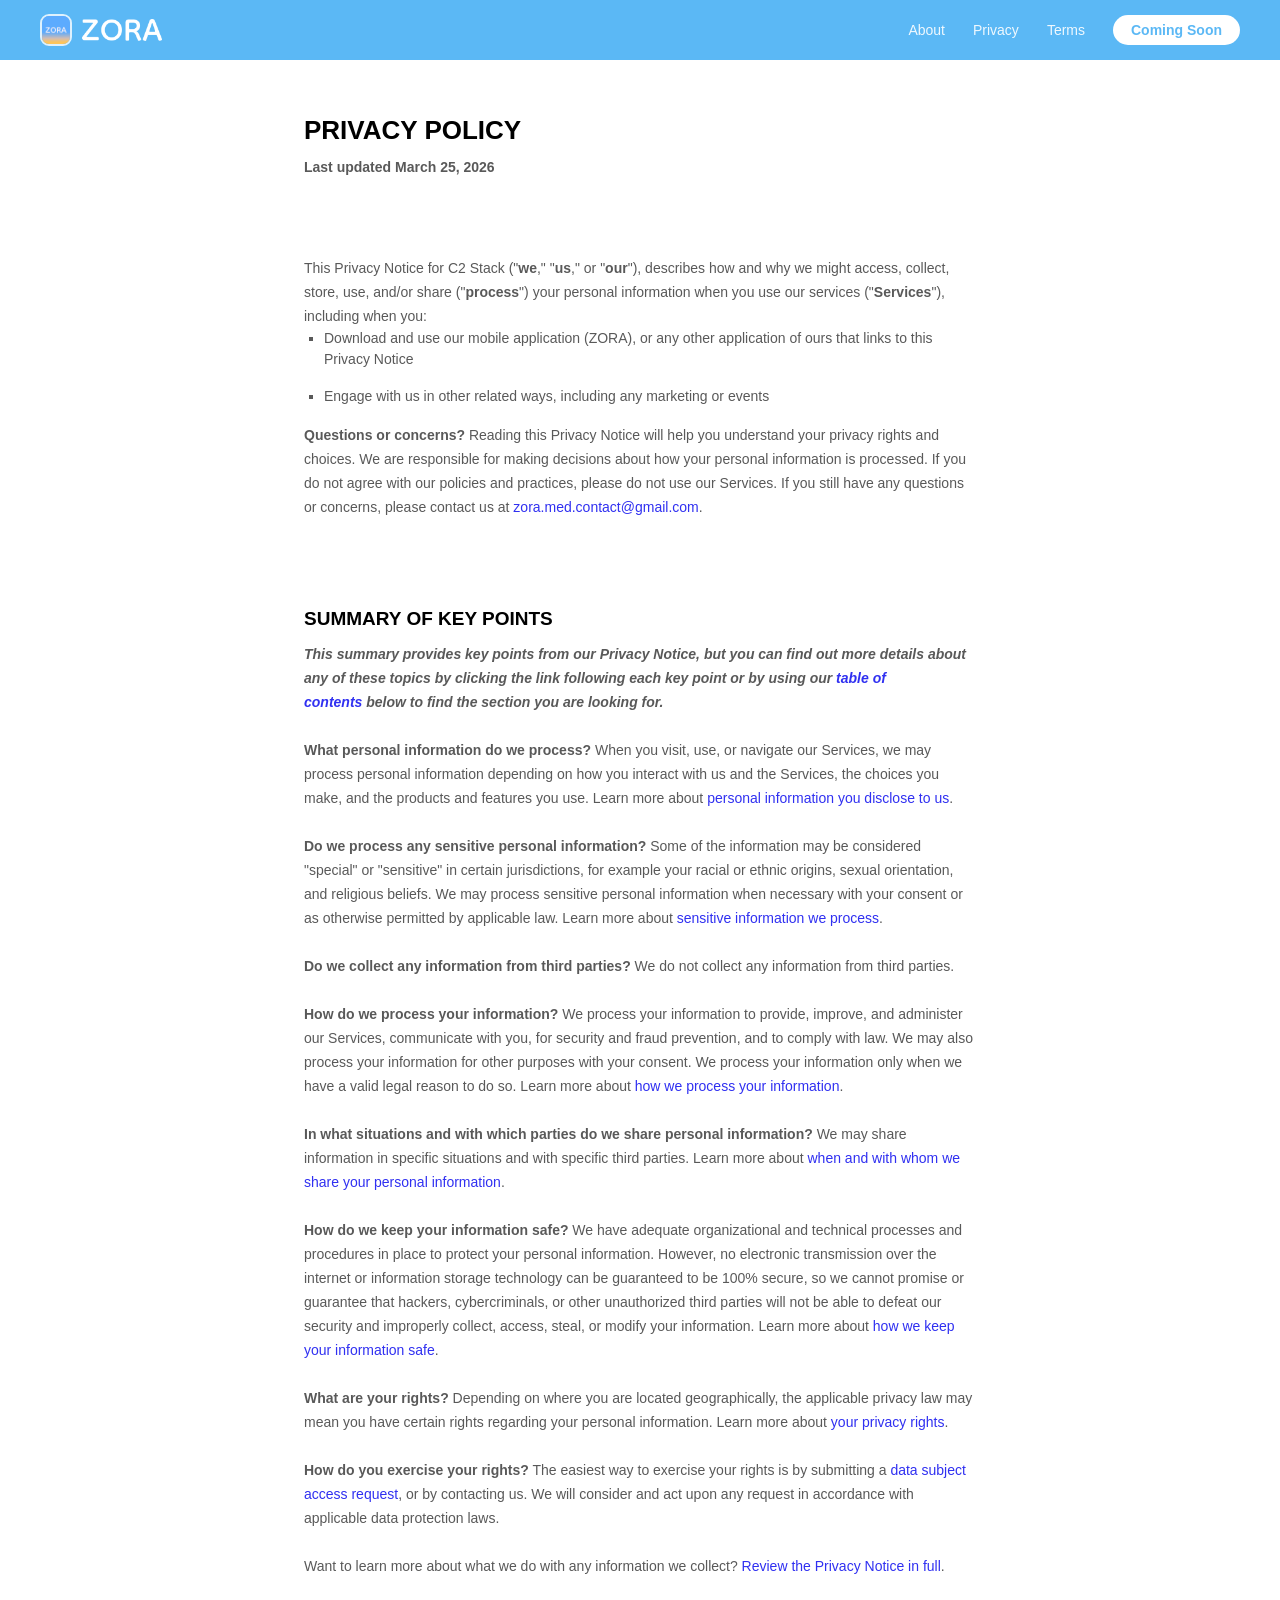
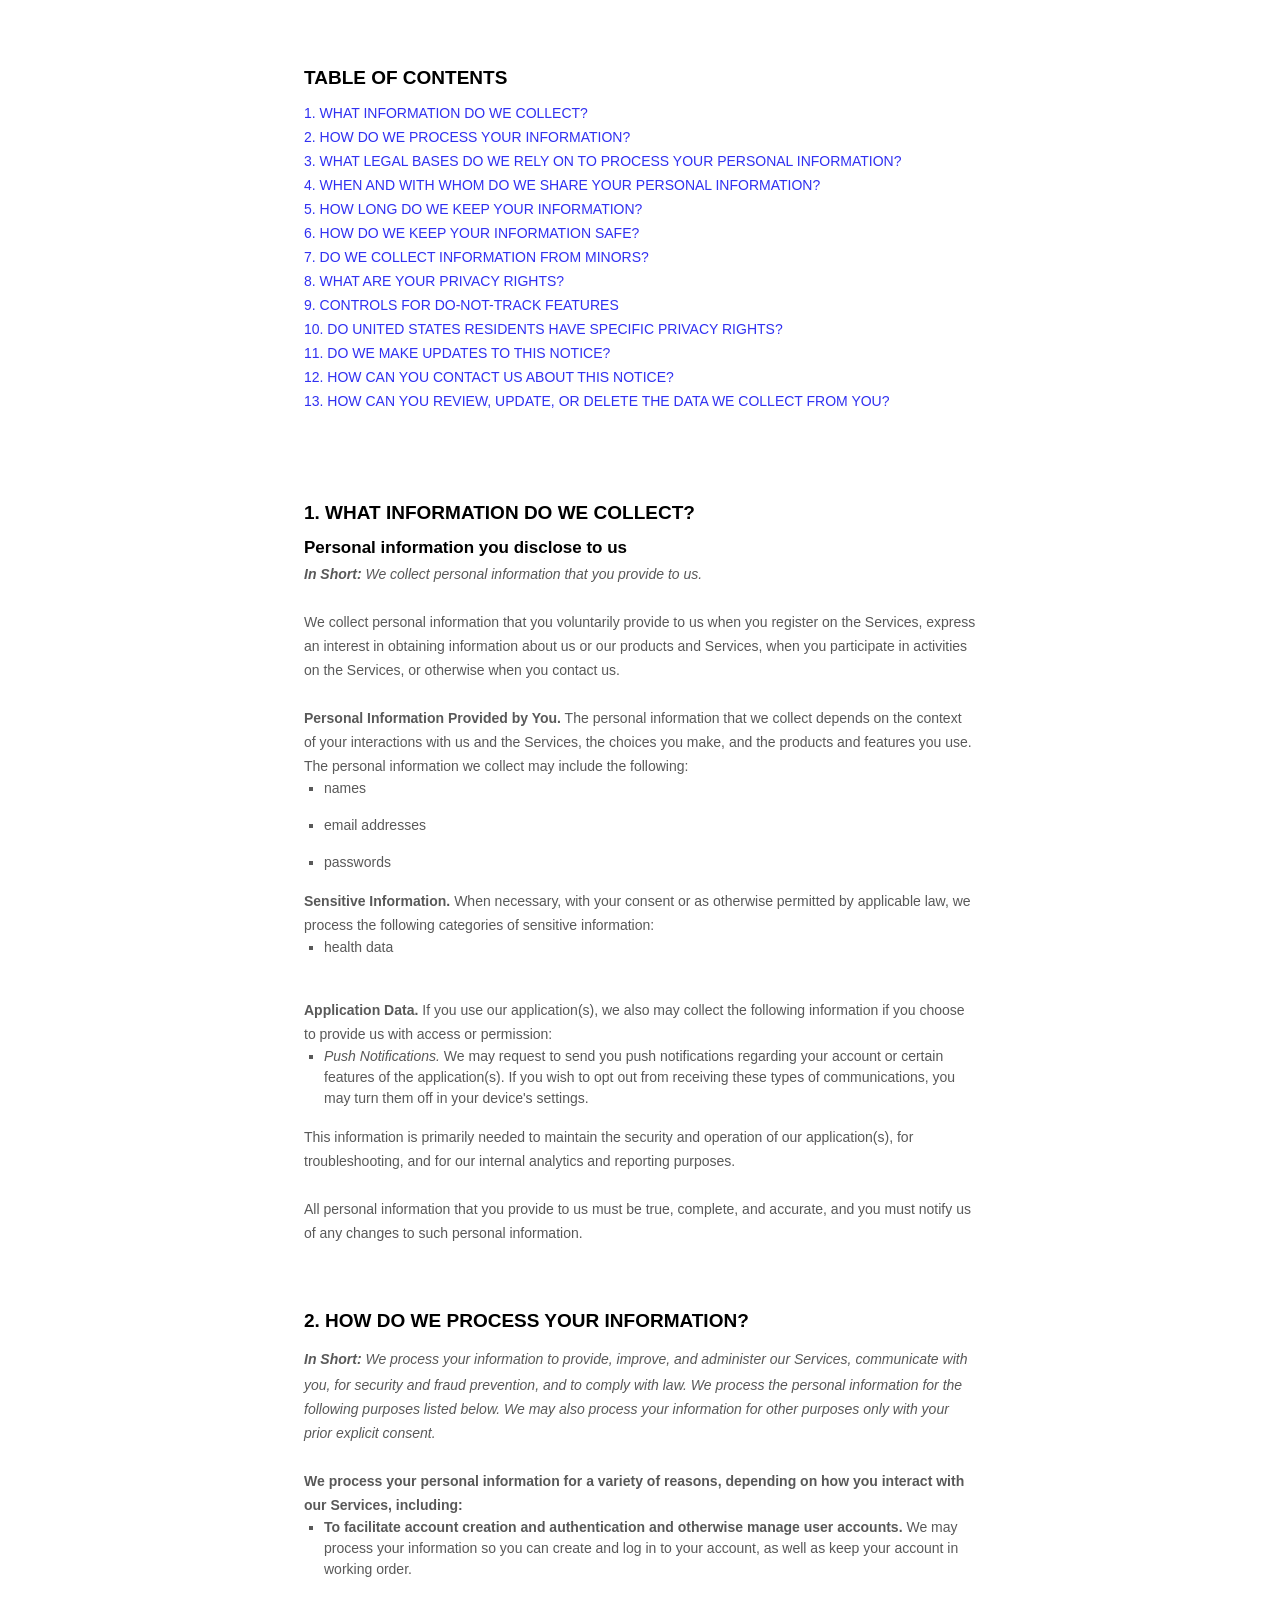
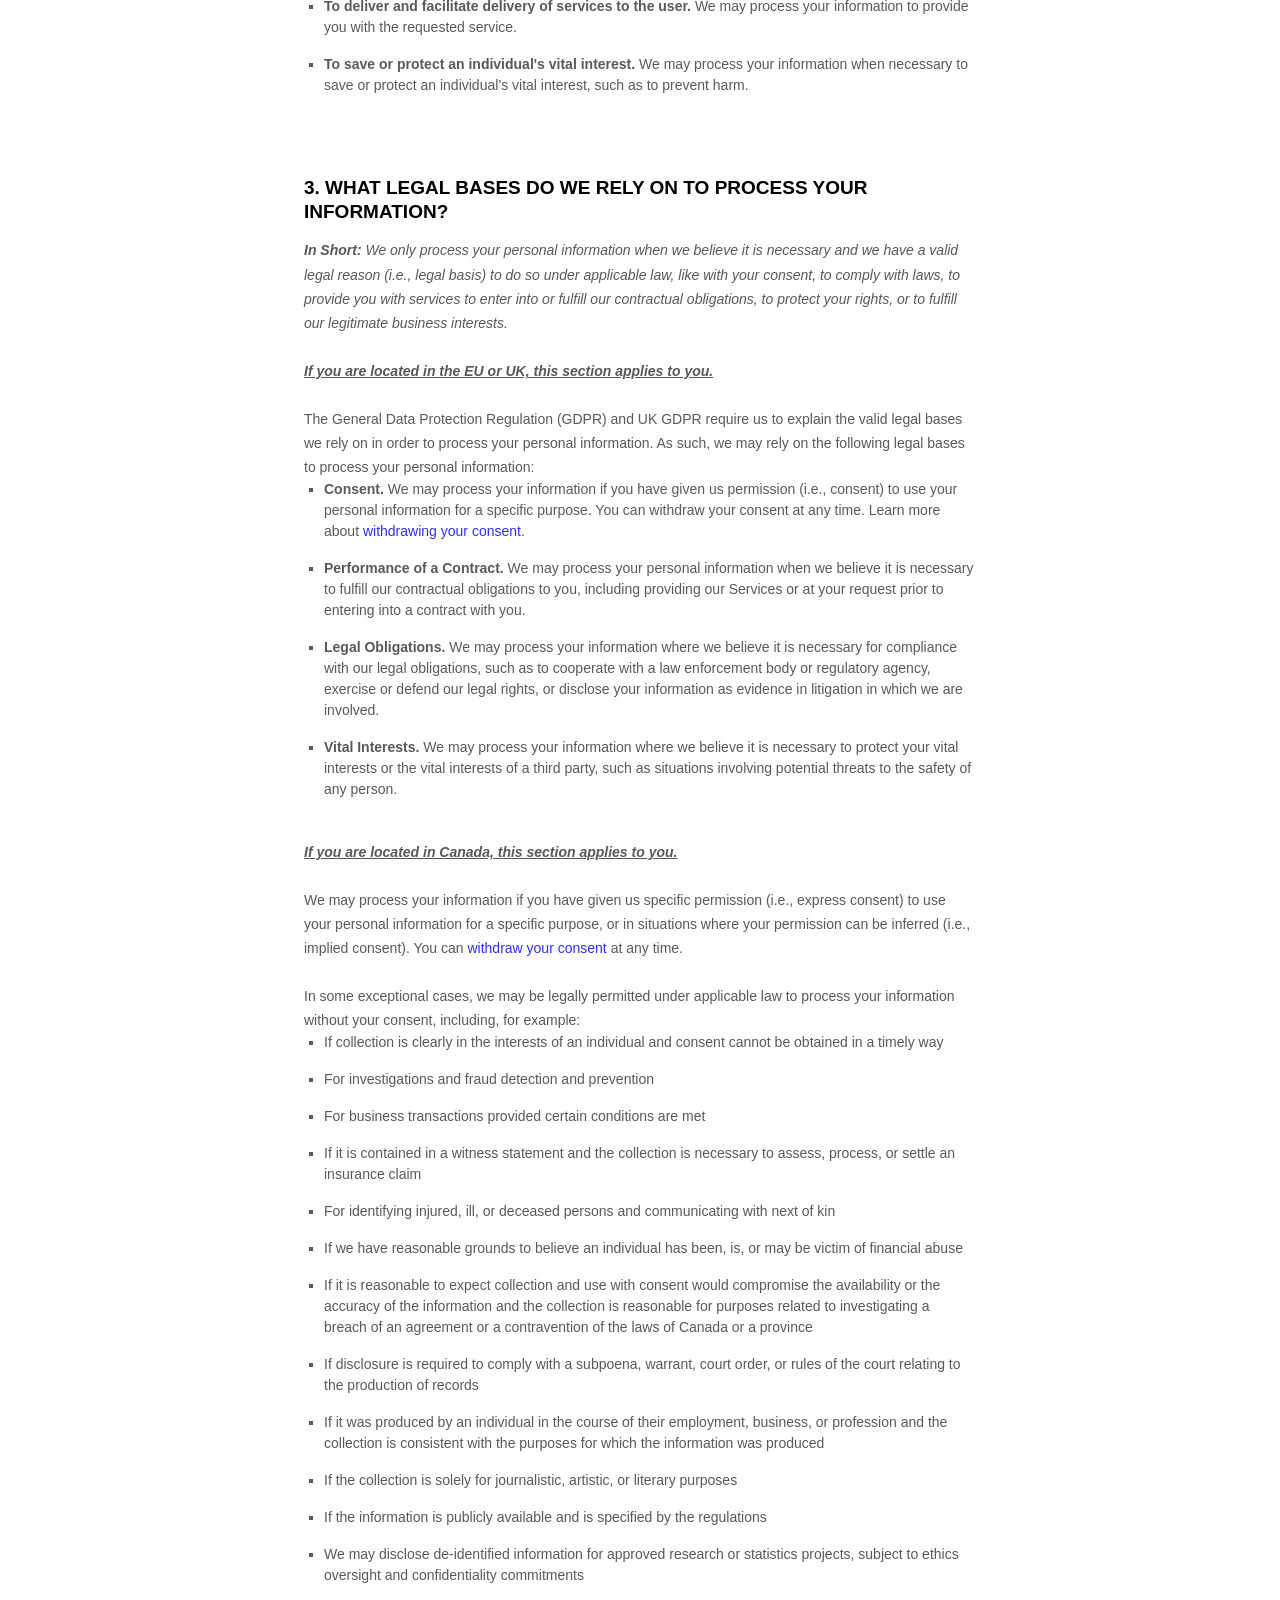
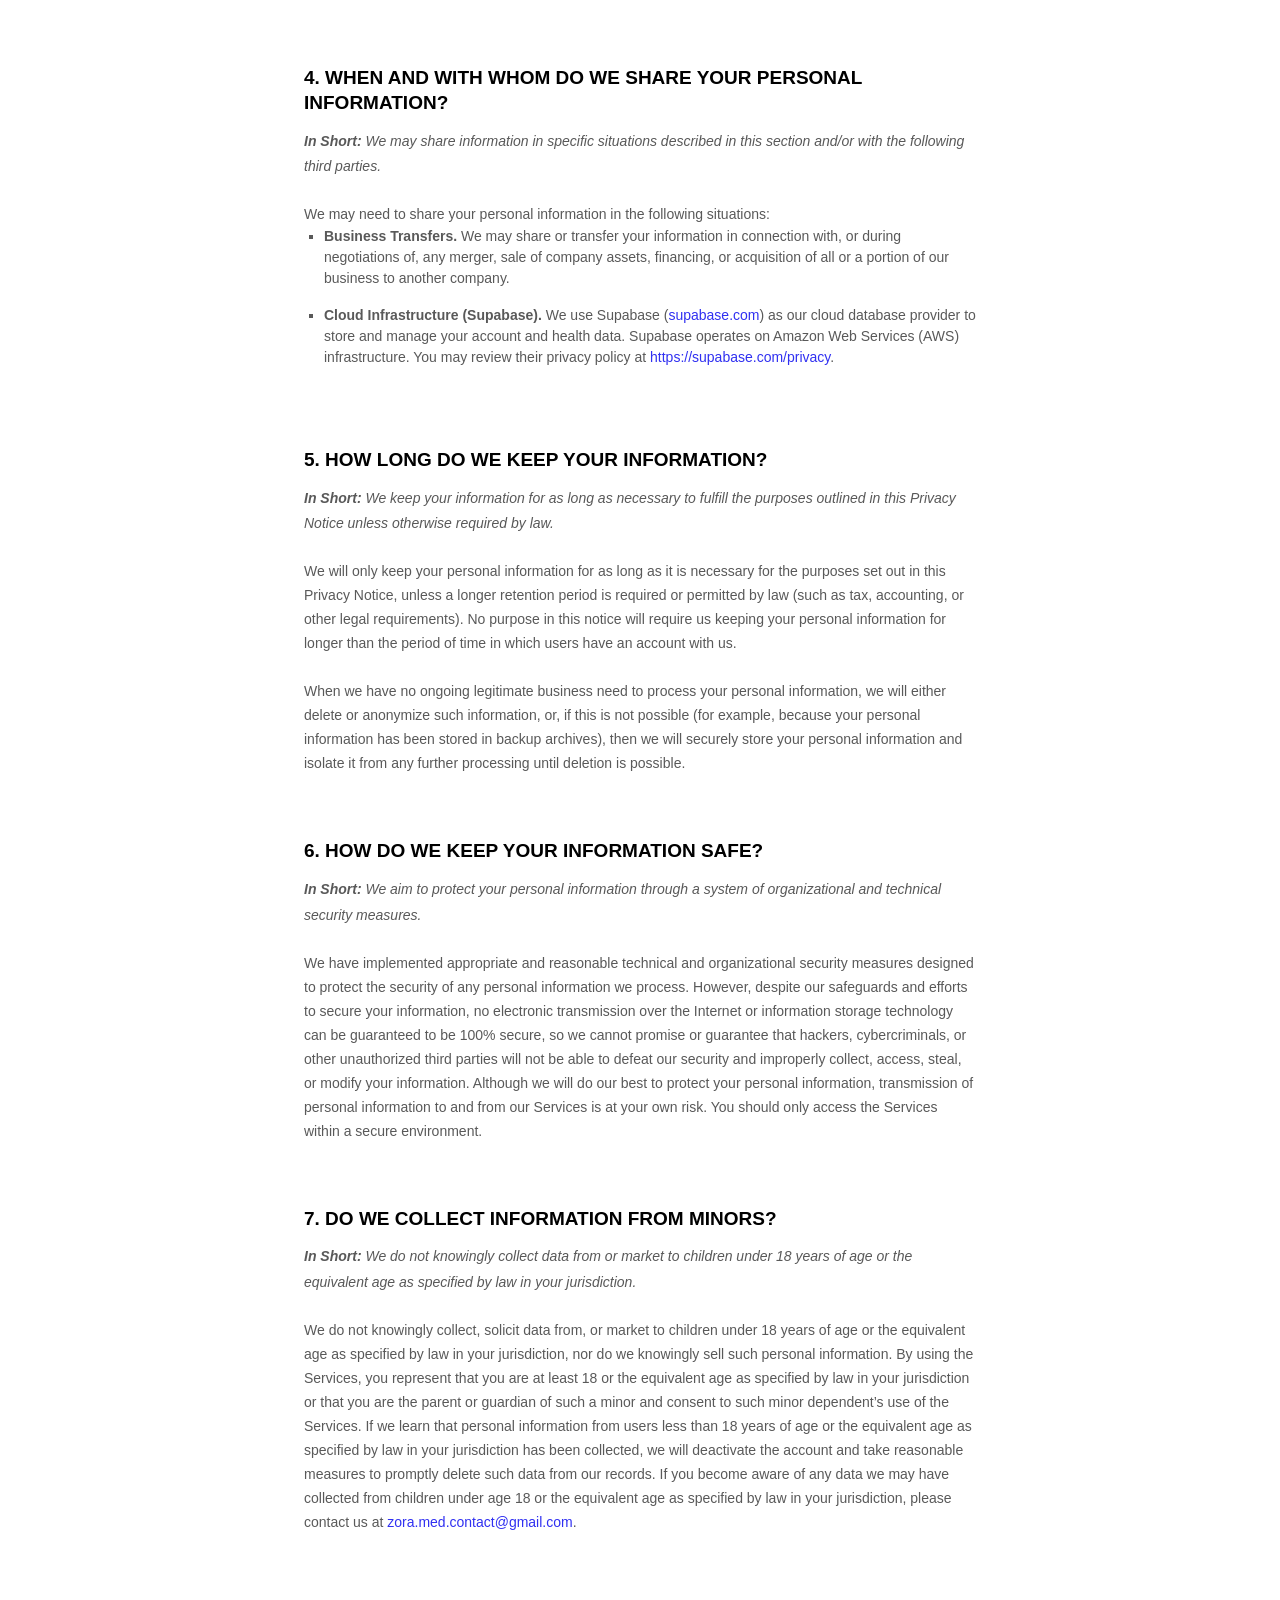
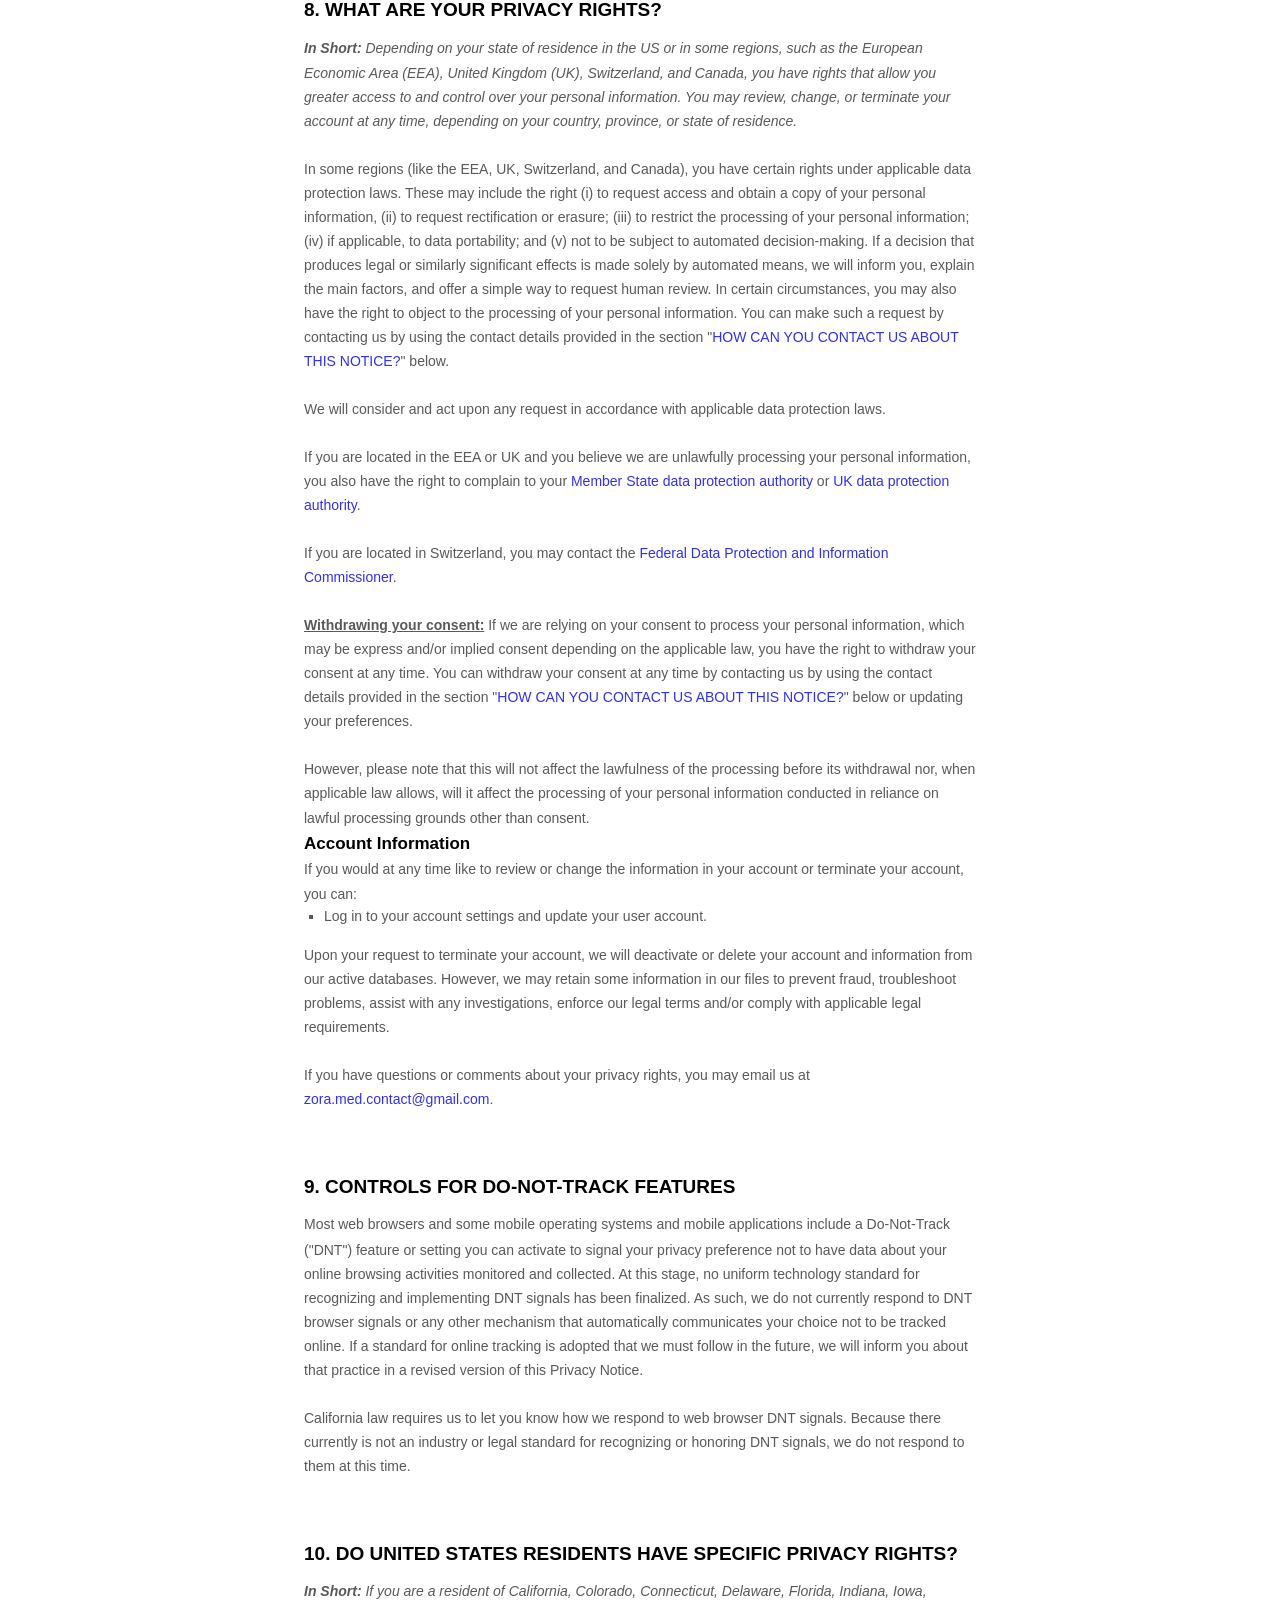
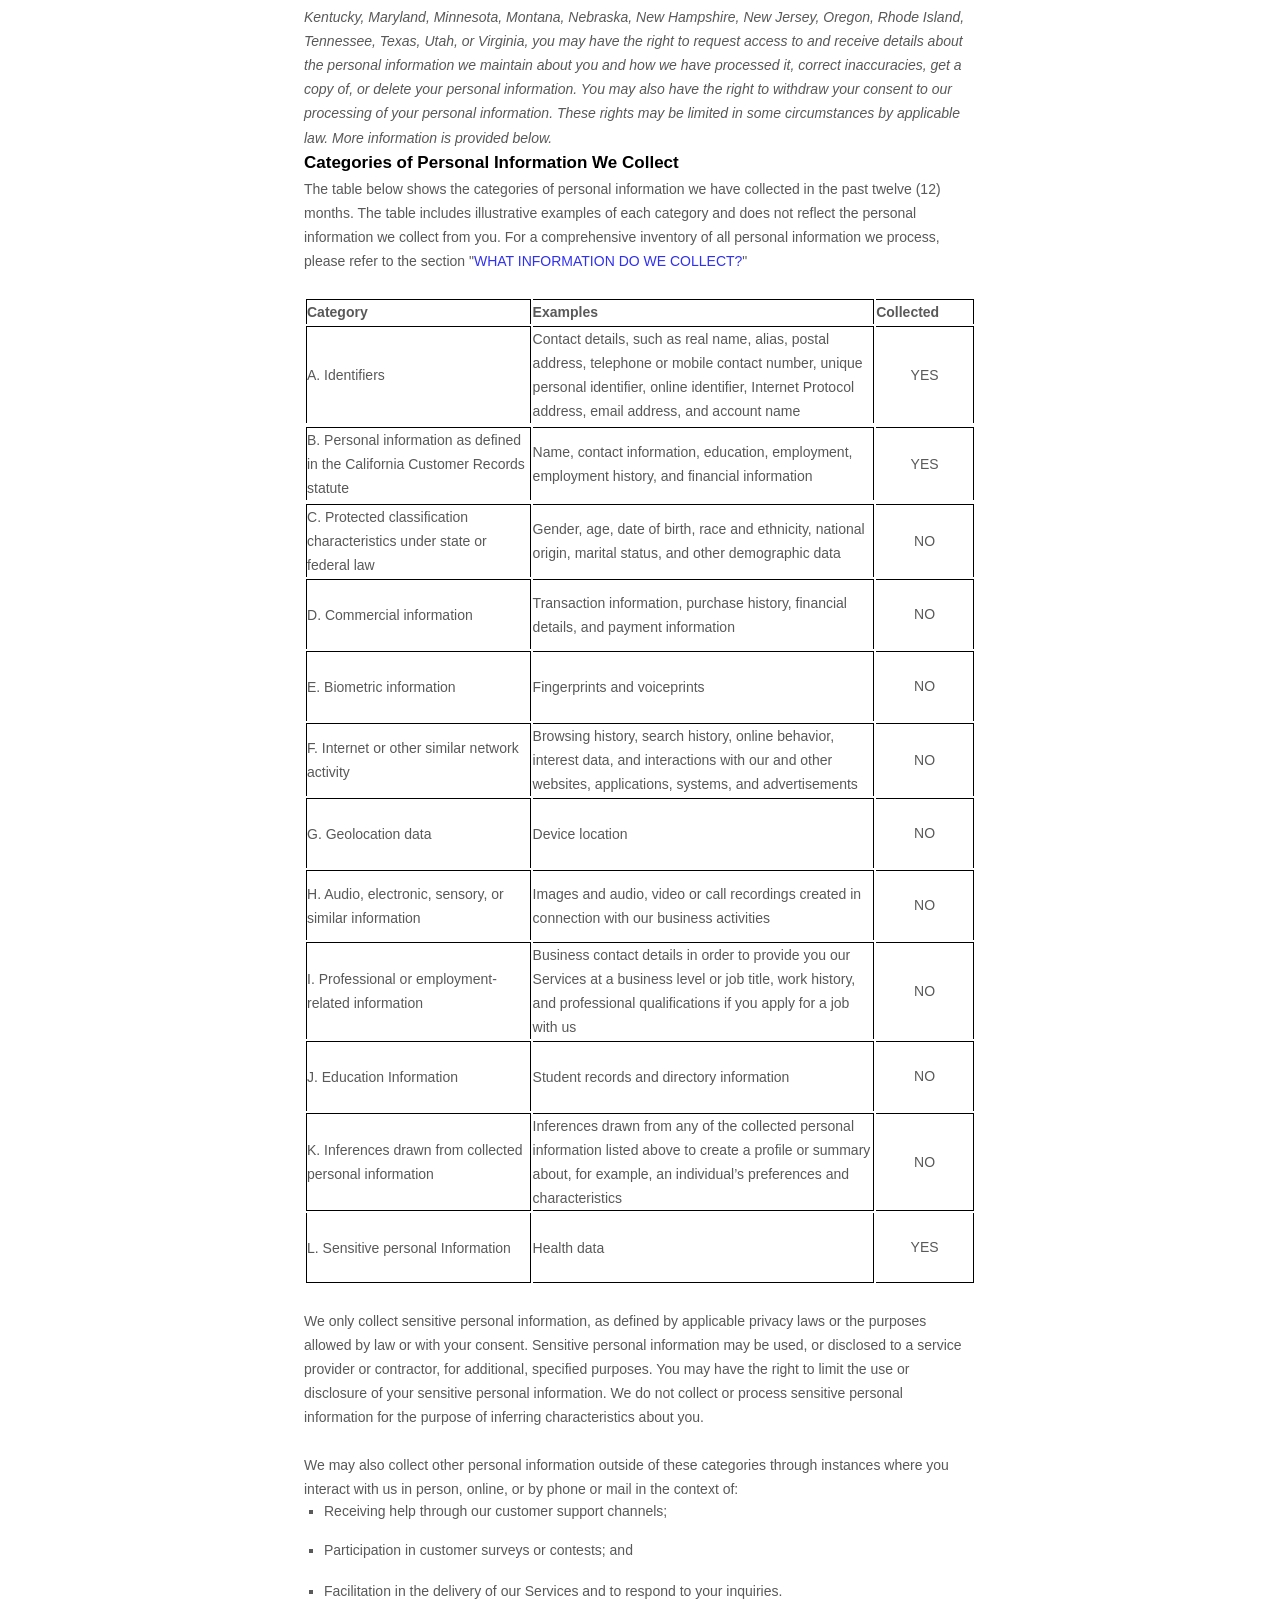
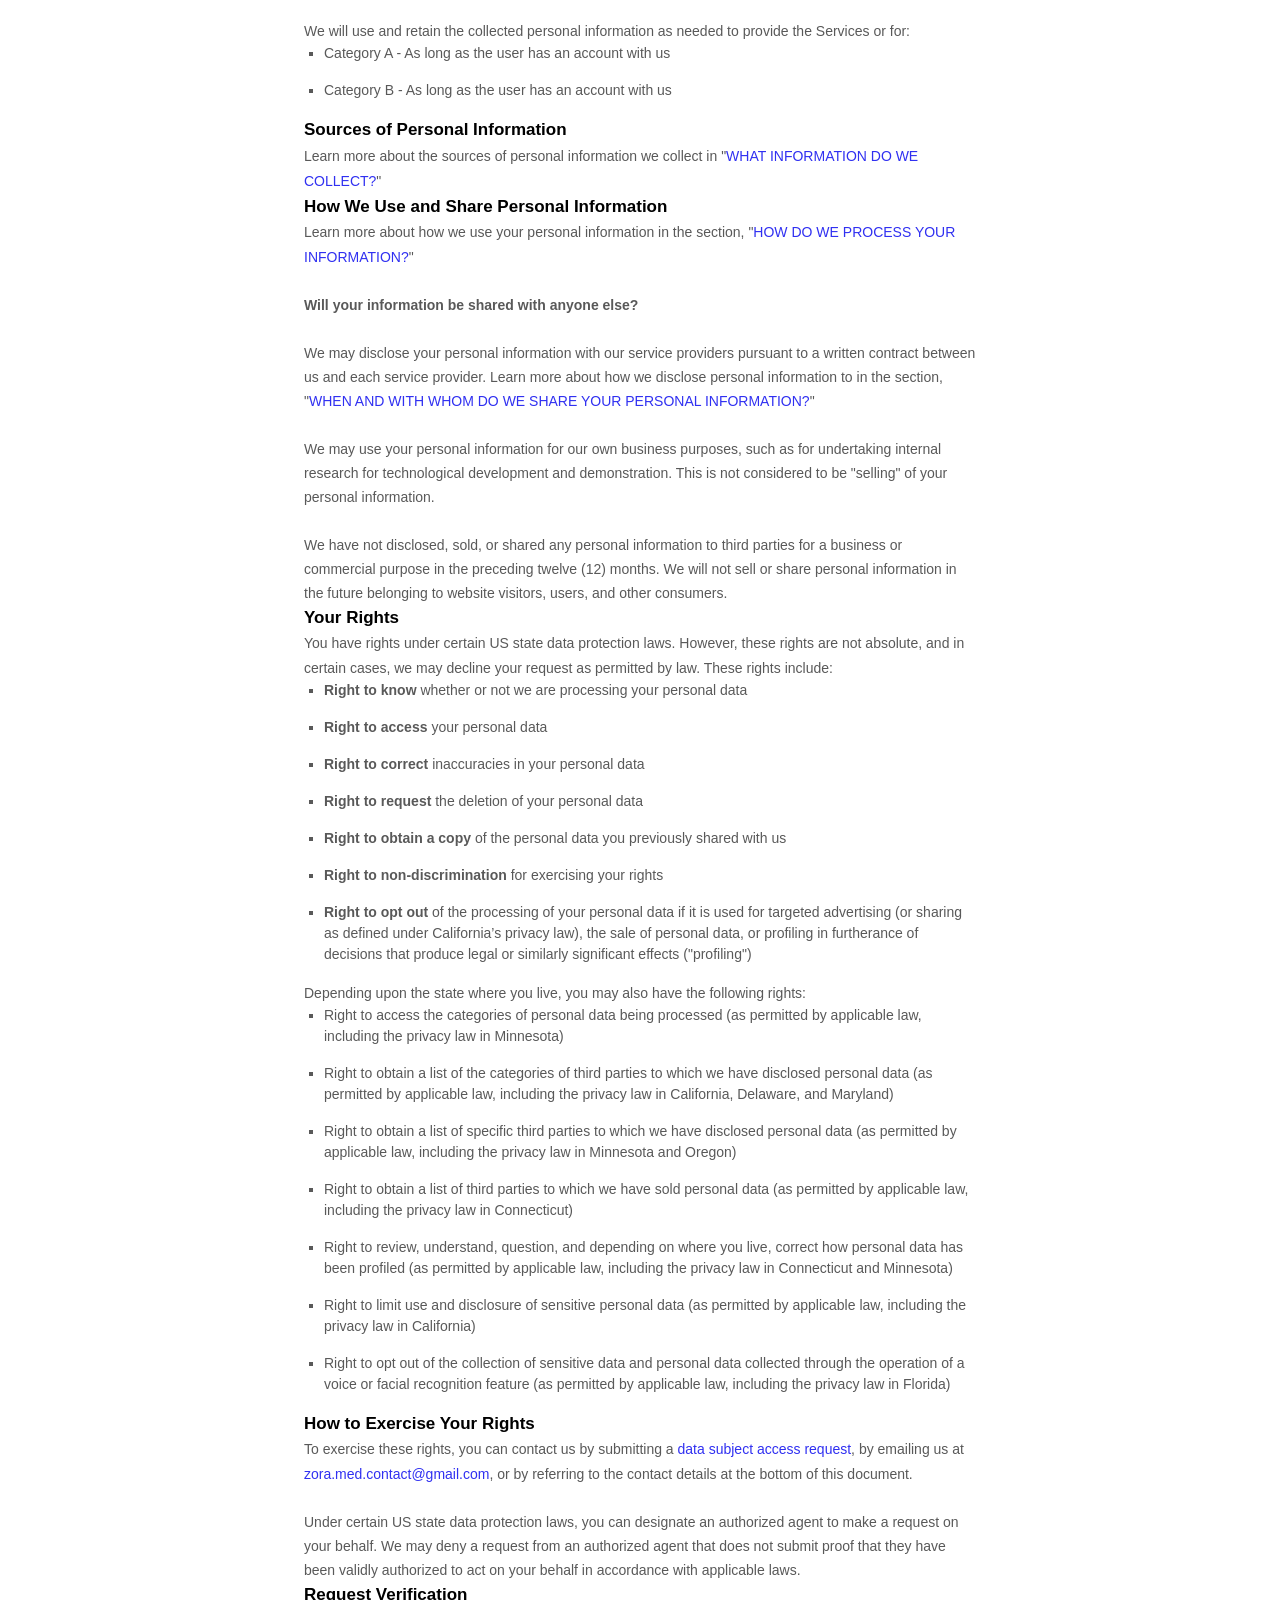
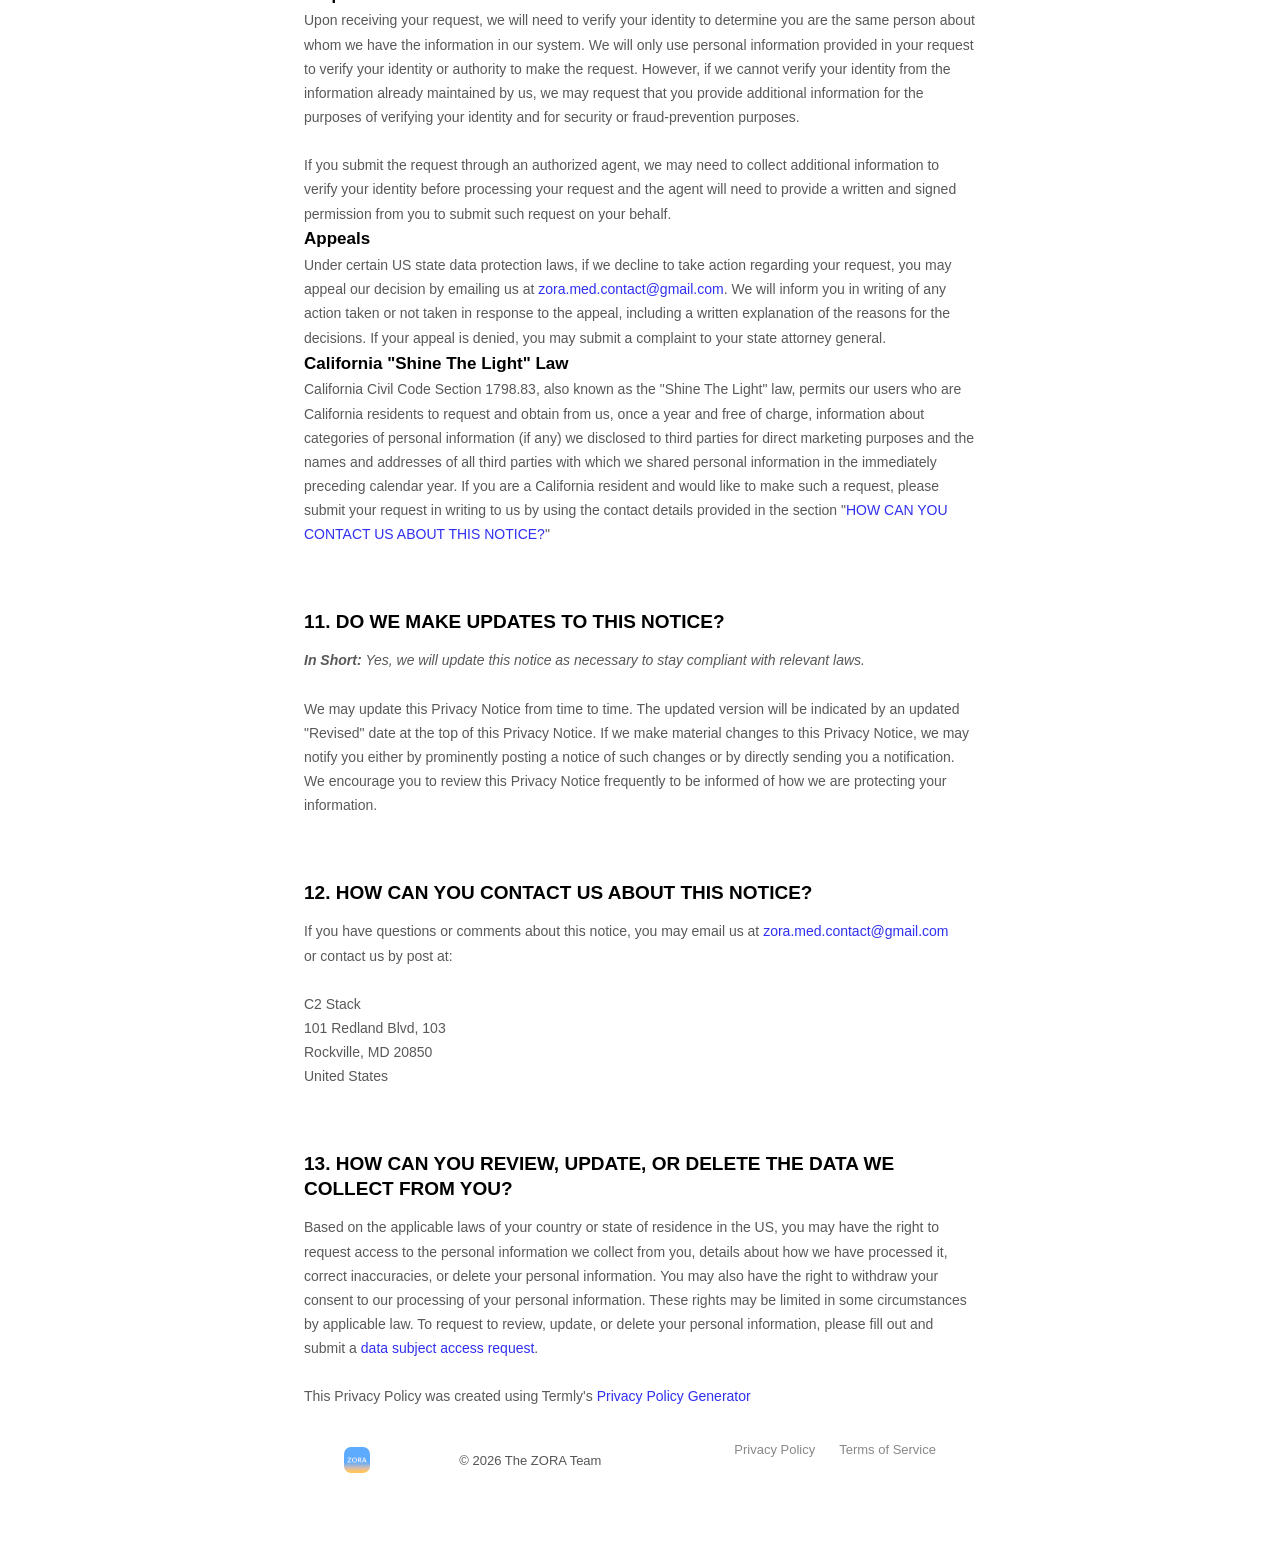
==== commit db737b89: "design: replace CSS wordmark with actual ZORA logo image in nav and footer Co-Authored-By: Claude So" ====
--- a/privacy.html
+++ b/privacy.html
@@ -49,8 +49,8 @@
   <!-- NAV -->
   <nav>
     <a href="index.html" class="nav-logo">
-      <div class="nav-icon"></div>
-      <span class="nav-wordmark">ZORA</span>
+      <img src="assets/icon.png" class="nav-icon" alt="ZORA icon" />
+      <img src="assets/logo.png" class="nav-wordmark" alt="ZORA" />
     </a>
     <ul class="nav-links">
       <li class="hide-mobile"><a href="index.html">About</a></li>
@@ -84,8 +84,8 @@
   <!-- FOOTER -->
   <footer>
     <div class="footer-logo">
-      <div class="footer-icon"></div>
-      <span class="footer-wordmark">ZORA</span>
+      <img src="assets/icon.png" class="footer-icon" alt="ZORA icon" />
+      <img src="assets/logo.png" class="footer-wordmark" alt="ZORA" />
       <span class="footer-copy">© 2026 The ZORA Team</span>
     </div>
     <ul class="footer-links">
--- a/styles.css
+++ b/styles.css
@@ -2,7 +2,7 @@
 :root {
   --blue: #5BB8F5;
   --blue-mid: #85ccf5;
-  --gold: #F5C846;
+  --gold: #ffc55b;
   --dark: #1a1a2e;
   --body-text: #555;
   --heading-text: #1a1a2e;
@@ -12,7 +12,7 @@
   --hero-gradient: linear-gradient(170deg, var(--blue) 0%, var(--blue-mid) 45%, var(--gold) 100%);
   --cta-gradient: linear-gradient(135deg, var(--blue) 0%, var(--gold) 100%);
   --icon-gradient: linear-gradient(160deg, var(--blue) 0%, var(--gold) 100%);
-  --gold-dark: #f5a623;
+  --gold-dark: #e6a832;
   --dark-hover: #2a2a4e;
 }
 
@@ -43,15 +43,14 @@
   width: 32px;
   height: 32px;
   border-radius: 9px;
-  background: var(--icon-gradient);
   border: 2px solid rgba(255,255,255,0.8);
   flex-shrink: 0;
+  object-fit: cover;
 }
 .nav-wordmark {
-  color: white;
-  font-weight: 800;
-  font-size: 18px;
-  letter-spacing: 1.5px;
+  height: 22px;
+  width: auto;
+  filter: brightness(0) invert(1);
 }
 .nav-links {
   display: flex;
@@ -93,14 +92,13 @@
   width: 26px;
   height: 26px;
   border-radius: 7px;
-  background: var(--icon-gradient);
   flex-shrink: 0;
+  object-fit: cover;
 }
 .footer-wordmark {
-  color: white;
-  font-weight: 700;
-  font-size: 15px;
-  letter-spacing: 1px;
+  height: 18px;
+  width: auto;
+  filter: brightness(0) invert(1);
 }
 .footer-copy {
   color: #555;
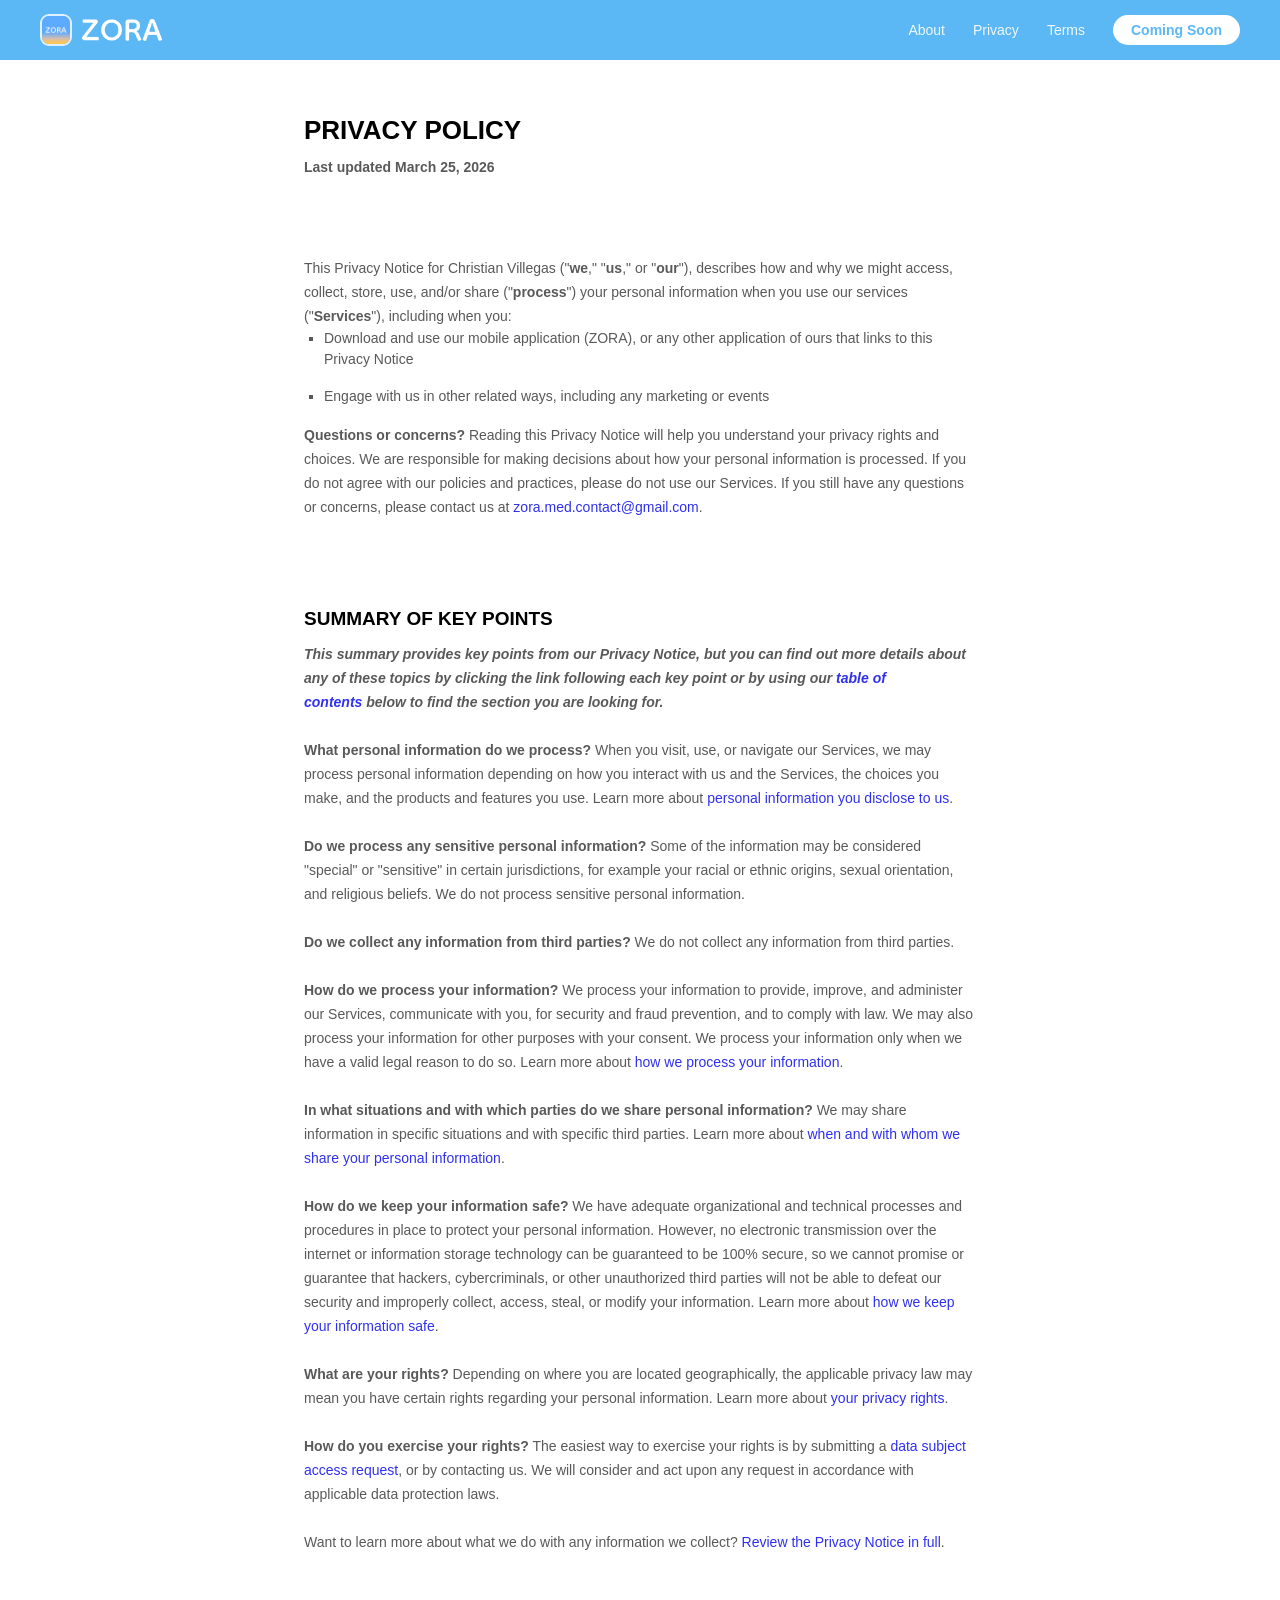
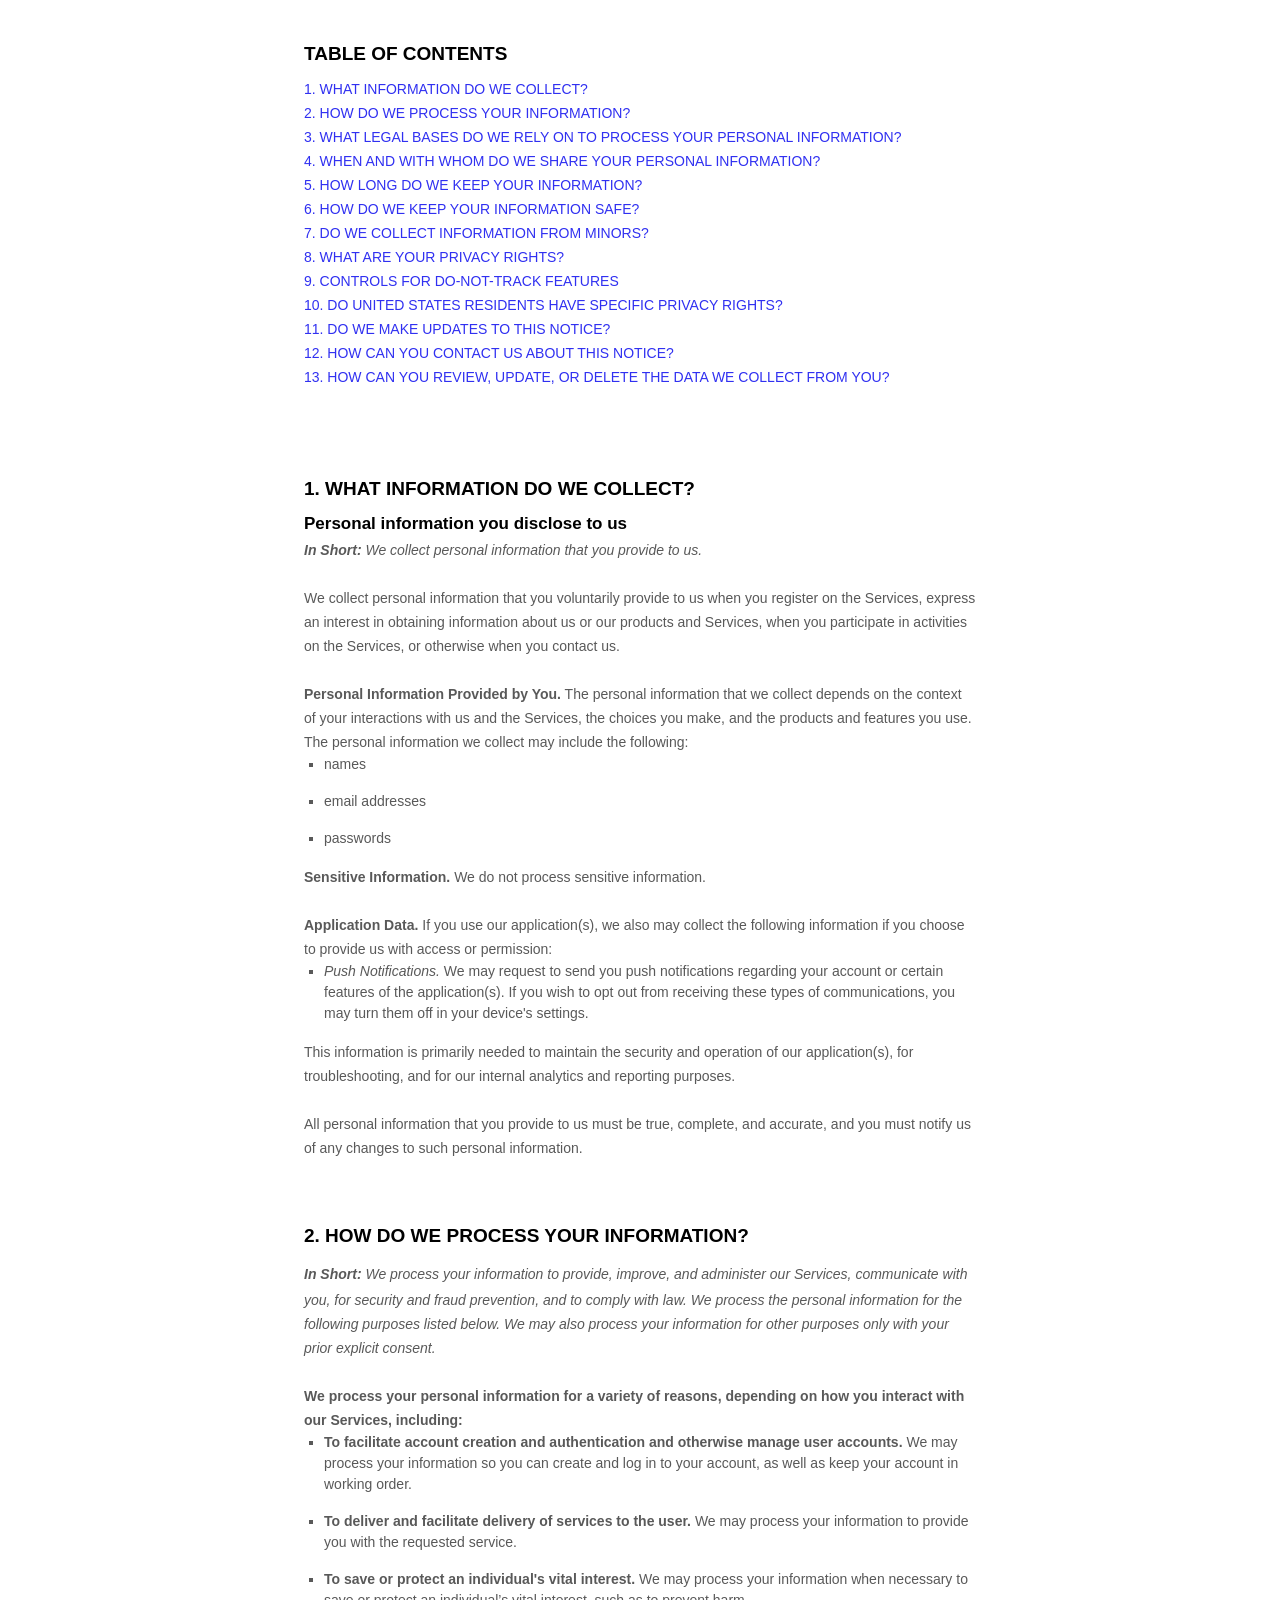
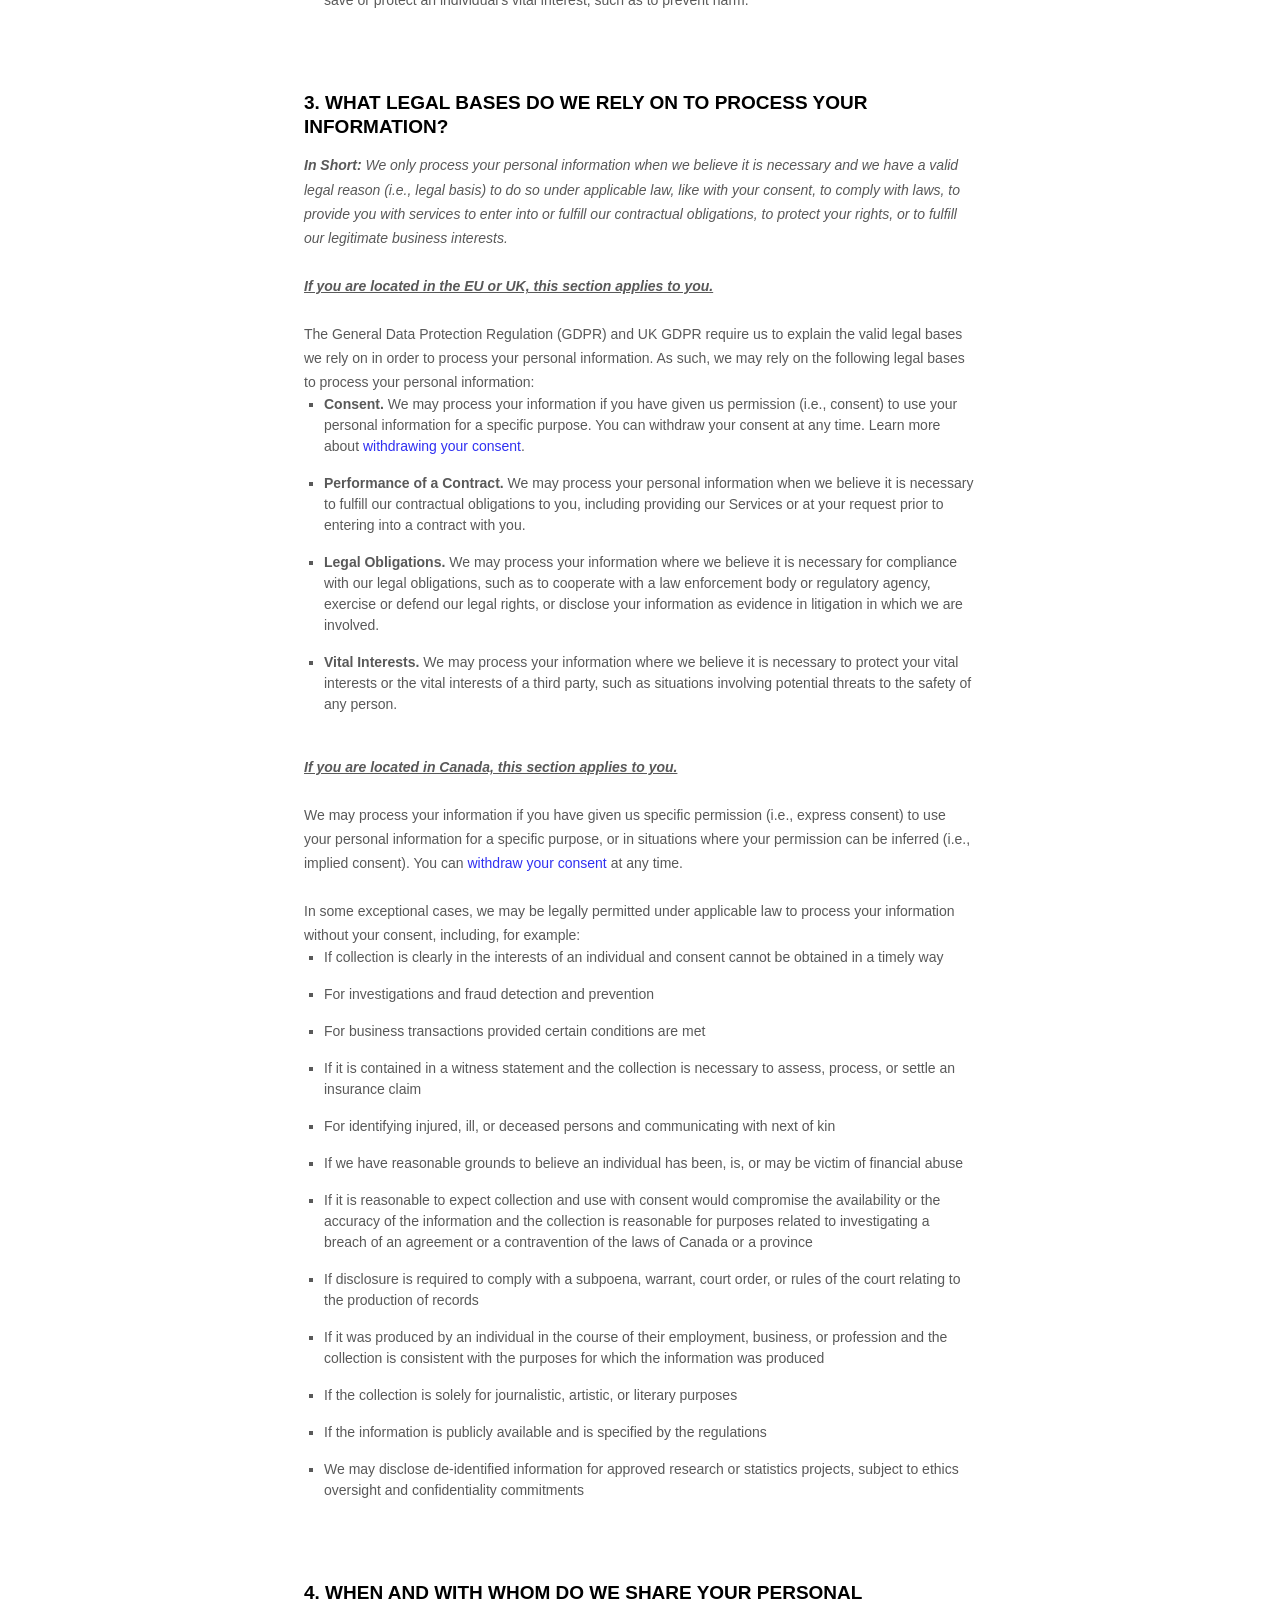
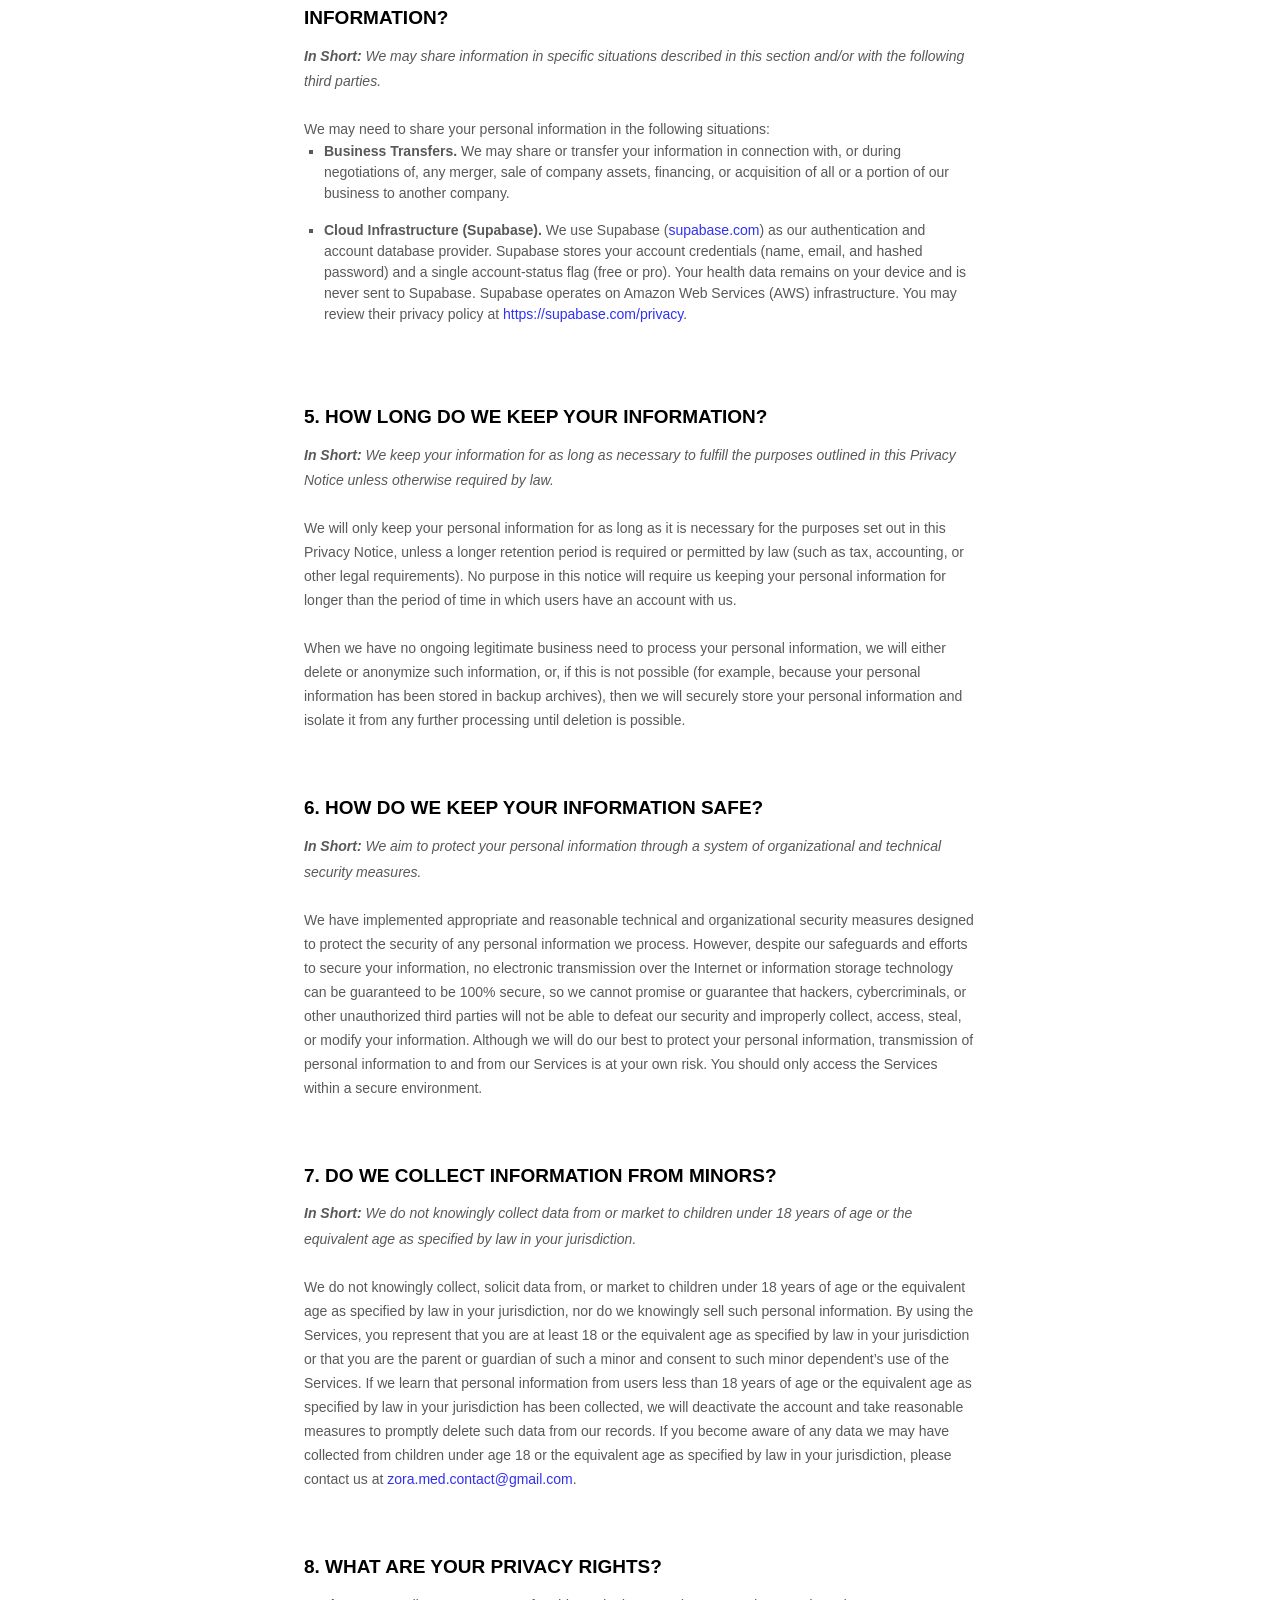
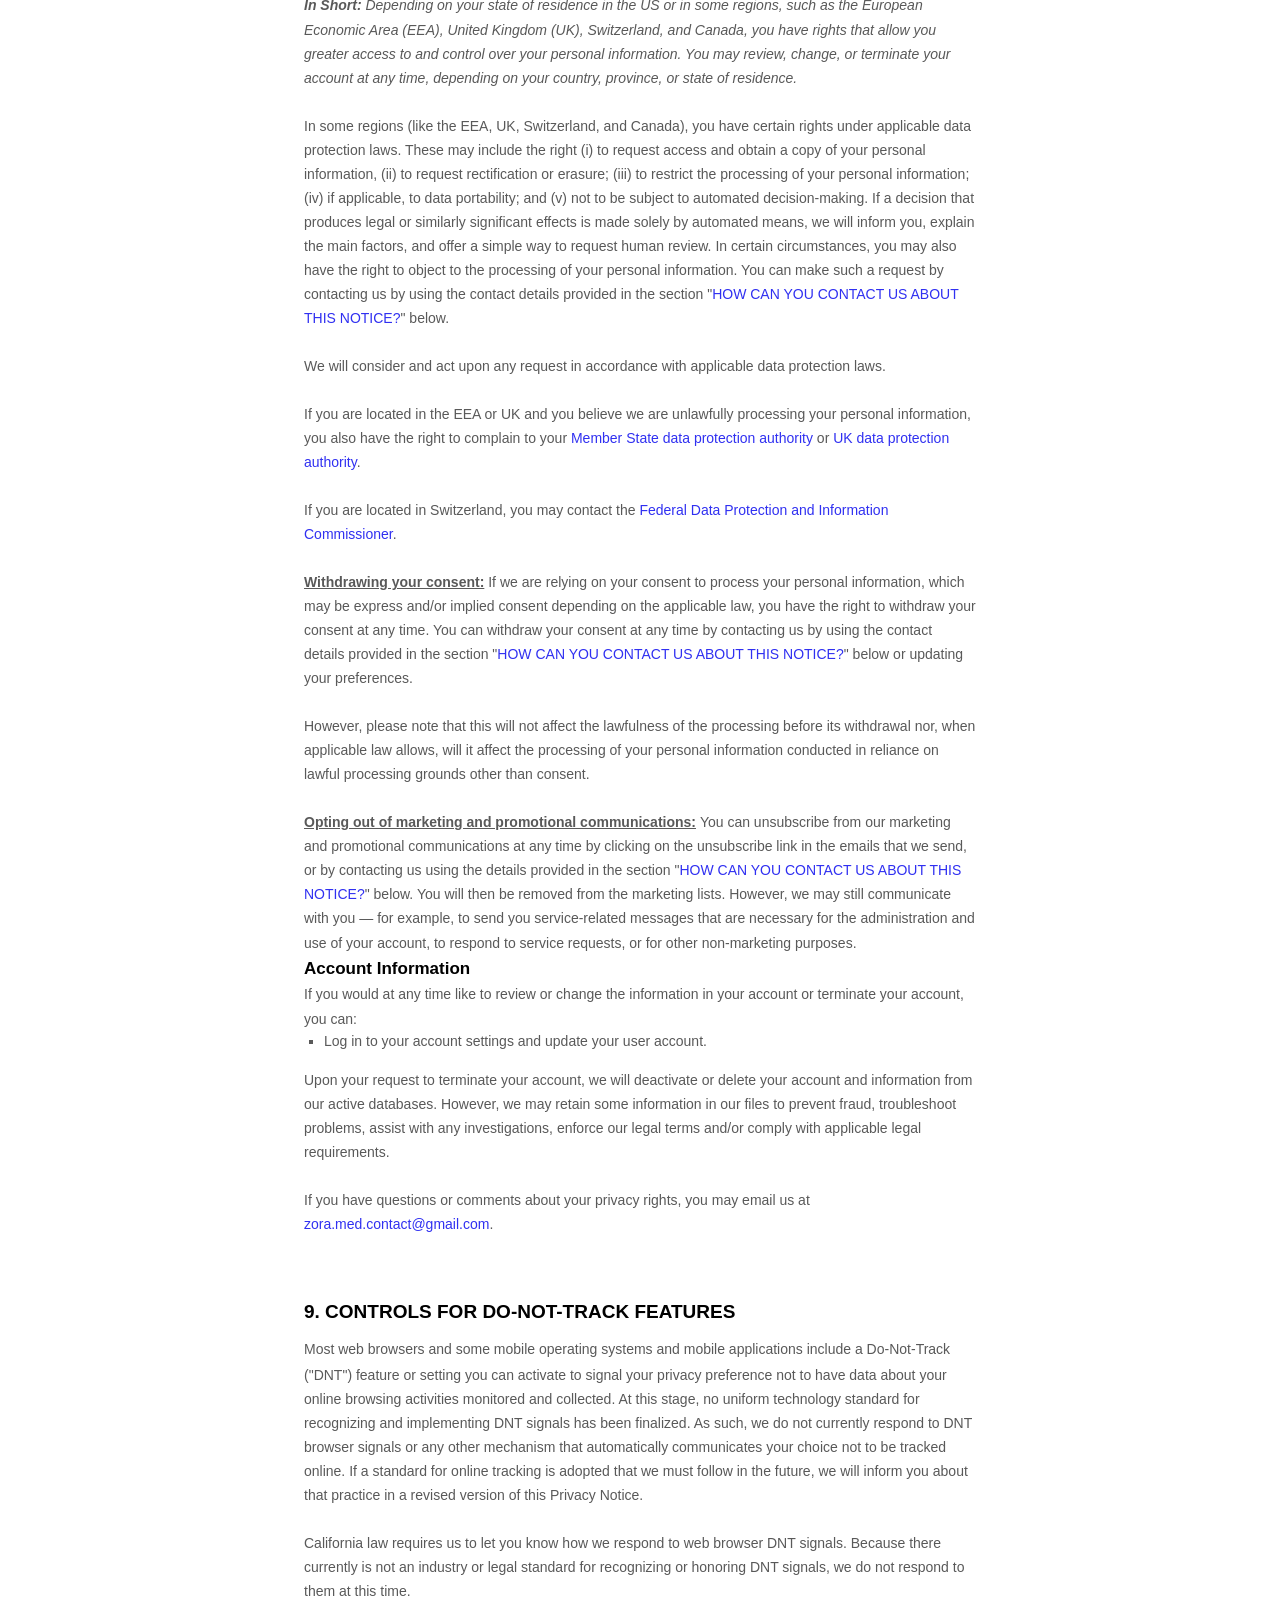
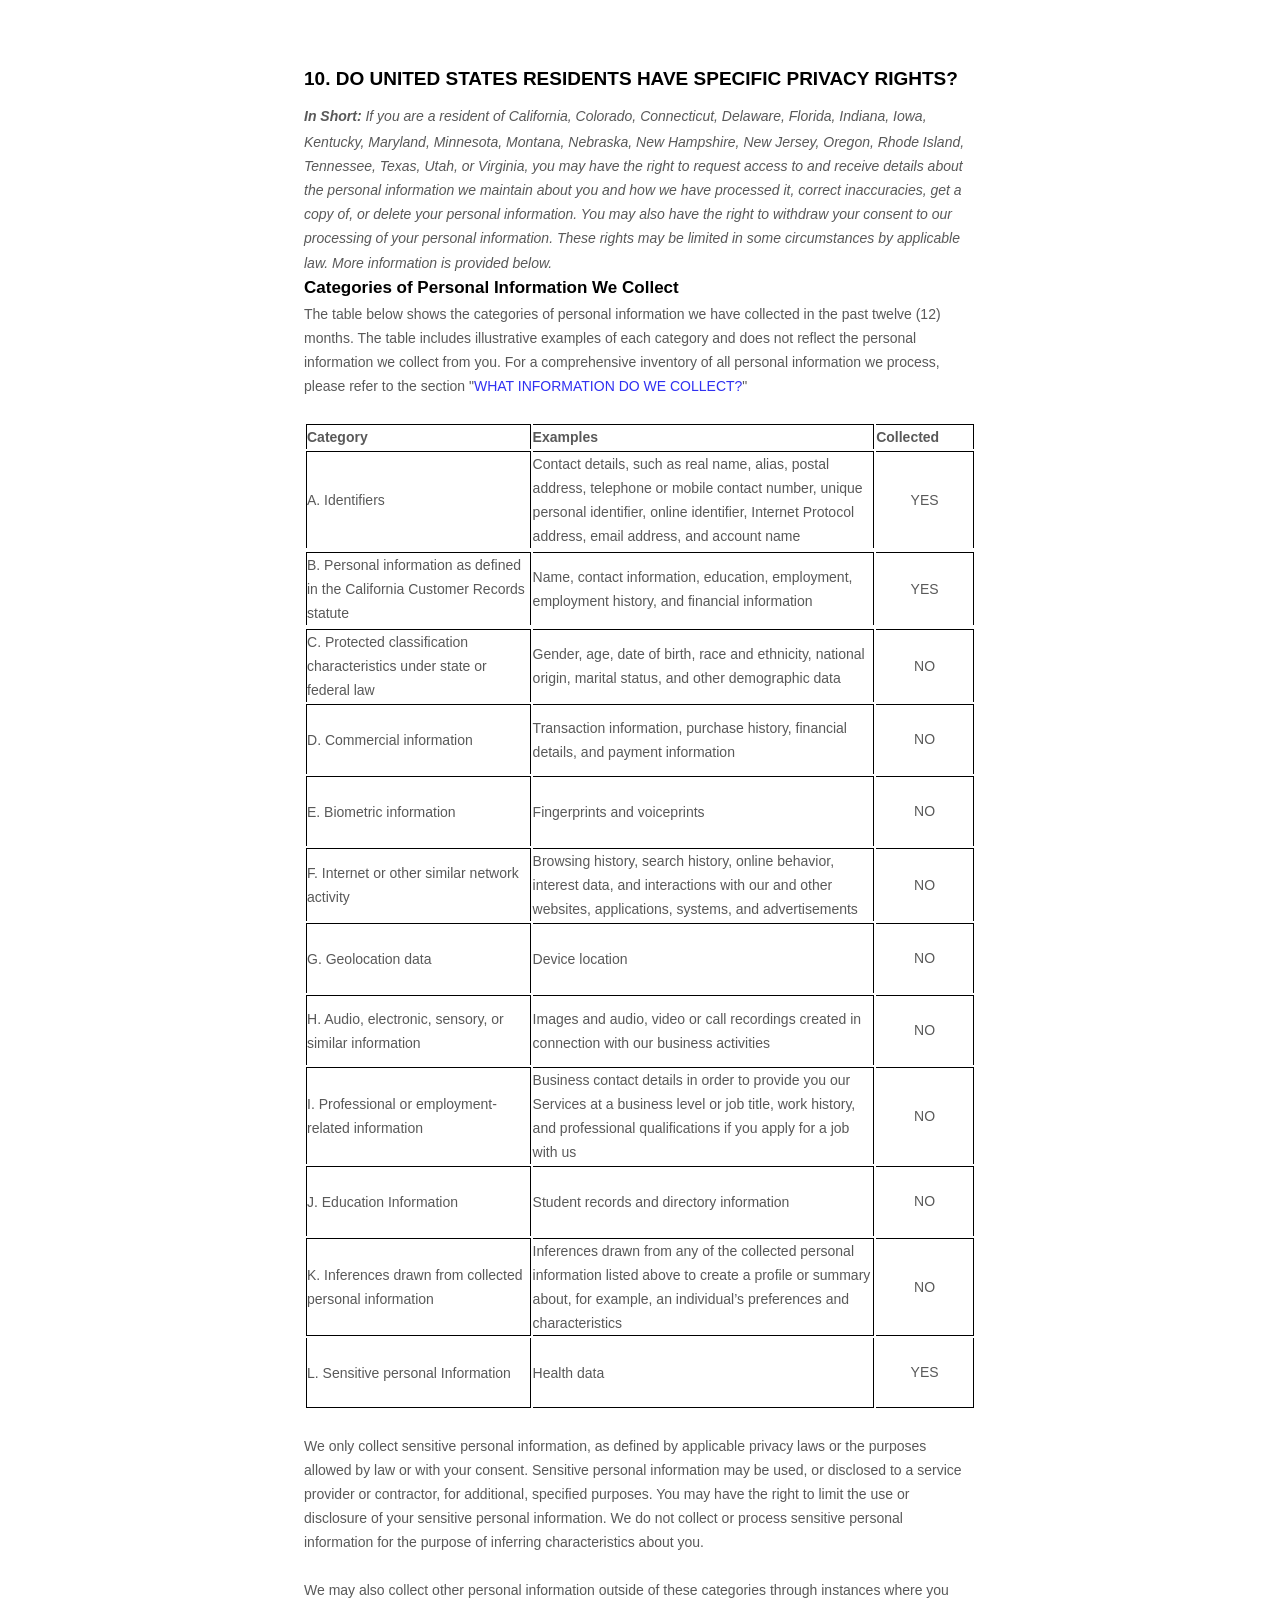
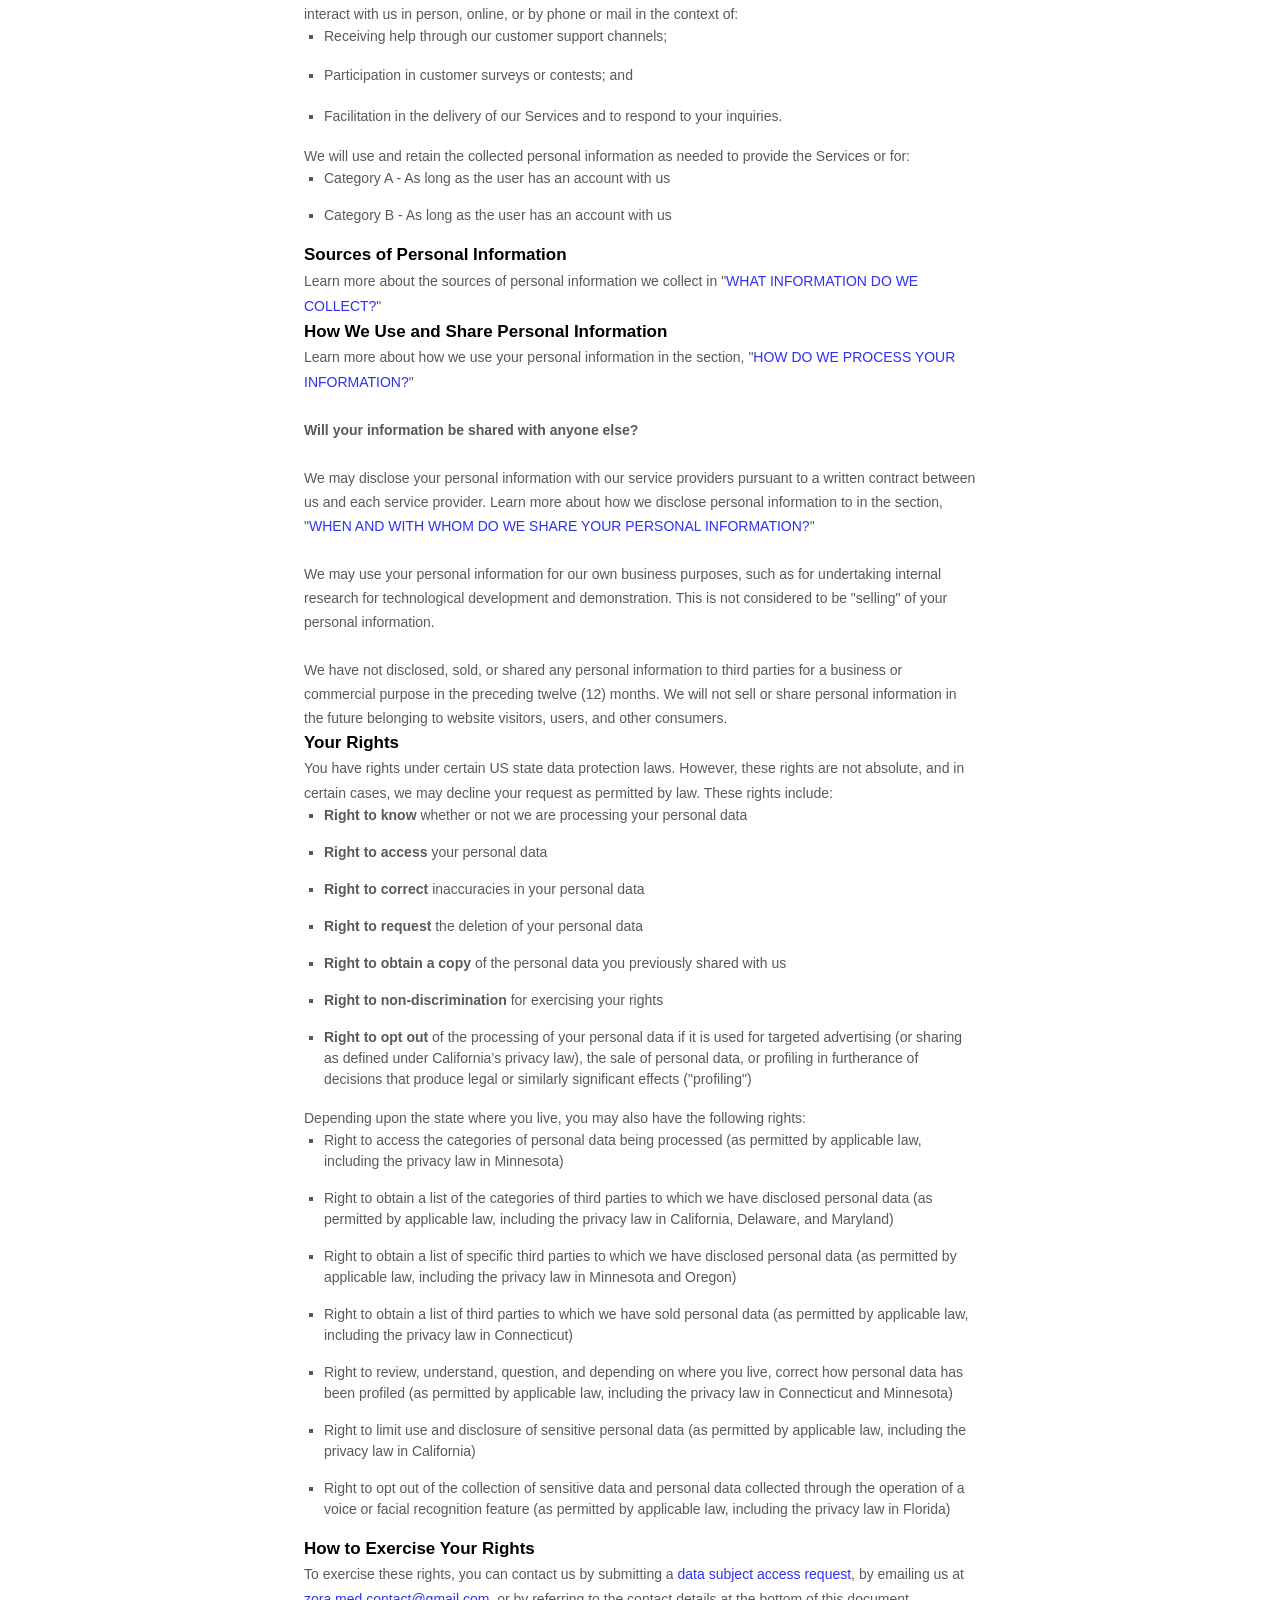
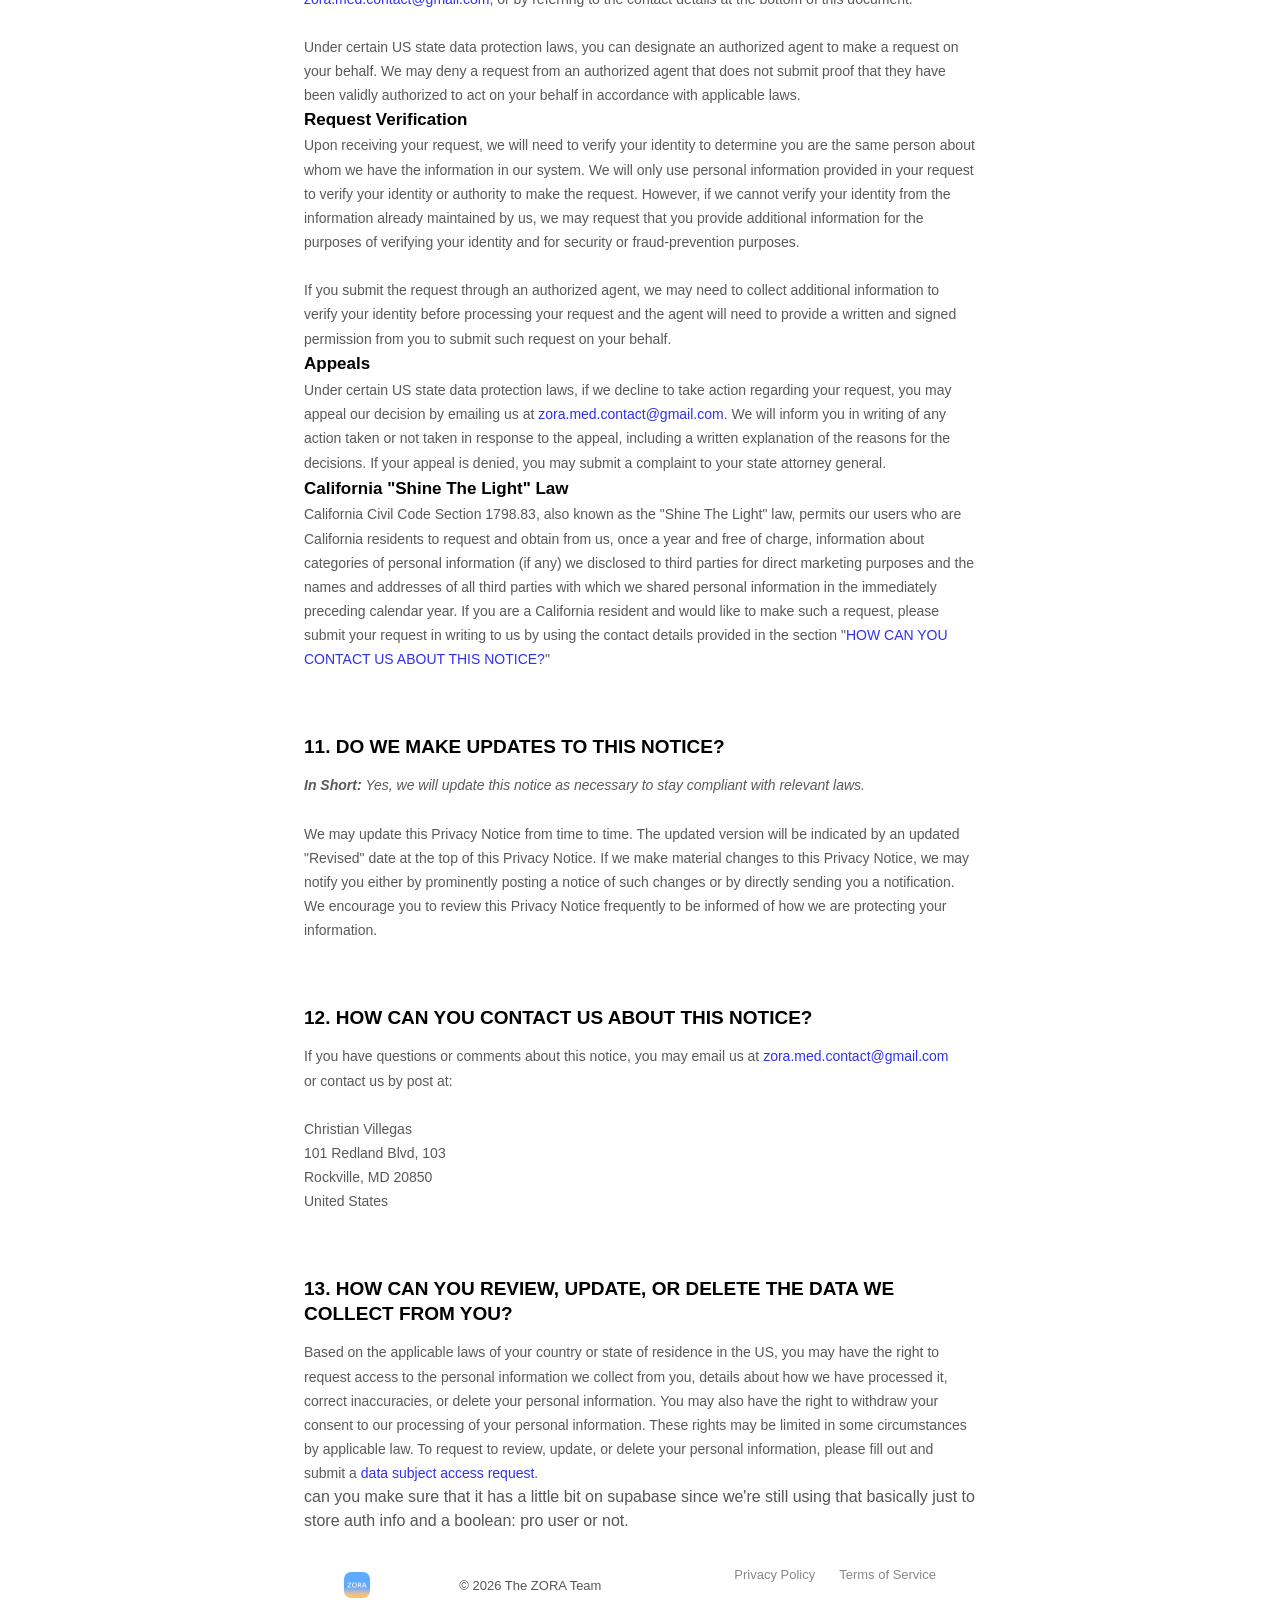
==== commit cd525618: "feat: replace privacy policy with updated Termly version (local-first data model) - New policy refle" ====
--- a/privacy.html
+++ b/privacy.html
@@ -63,7 +63,8 @@
   <!-- CONTENT -->
   <div class="prose">
     <div data-custom-class="body">
-      <div><strong><span style="font-size: 26px;"><span data-custom-class="title"><bdt class="block-component"></bdt><bdt class="question"><h1>PRIVACY POLICY</h1></bdt><bdt class="statement-end-if-in-editor"></bdt></span></span></strong></div><div><span style="color: rgb(127, 127, 127);"><strong><span style="font-size: 15px;"><span data-custom-class="subtitle">Last updated <bdt class="question">March 25, 2026</bdt></span></span></strong></span></div><div><br></div><div><br></div><div><br></div><div style="line-height: 1.5;"><span style="color: rgb(127, 127, 127);"><span style="color: rgb(89, 89, 89); font-size: 15px;"><span data-custom-class="body_text">This Privacy Notice for <bdt class="question noTranslate">C2 Stack</bdt><bdt class="block-component"></bdt></bdt> (<bdt class="block-component"></bdt>"<strong>we</strong>," "<strong>us</strong>," or "<strong>our</strong>"<bdt class="statement-end-if-in-editor"></bdt></span><span data-custom-class="body_text">), describes how and why we might access, collect, store, use, and/or share (<bdt class="block-component"></bdt>"<strong>process</strong>"<bdt class="statement-end-if-in-editor"></bdt>) your personal information when you use our services (<bdt class="block-component"></bdt>"<strong>Services</strong>"<bdt class="statement-end-if-in-editor"></bdt>), including when you:</span></span></span><span style="font-size: 15px;"><span style="color: rgb(127, 127, 127);"><span data-custom-class="body_text"><span style="color: rgb(89, 89, 89);"><span data-custom-class="body_text"><bdt class="block-component"></bdt></span></span></span></span></span></span></span></span></li></ul><div><bdt class="block-component"><span style="font-size: 15px;"><span style="font-size: 15px;"><span style="color: rgb(127, 127, 127);"><span data-custom-class="body_text"><span style="color: rgb(89, 89, 89);"><span data-custom-class="body_text"><bdt class="block-component"></bdt></span></span></span></span></span></span></bdt></div><ul><li data-custom-class="body_text" style="line-height: 1.5;"><span style="font-size: 15px; color: rgb(89, 89, 89);"><span style="font-size: 15px; color: rgb(89, 89, 89);"><span data-custom-class="body_text">Download and use<bdt class="block-component"></bdt> our mobile application<bdt class="block-component"></bdt> (<bdt class="question noTranslate">ZORA)<span style="font-size: 15px; color: rgb(89, 89, 89);"><span style="font-size: 15px; color: rgb(89, 89, 89);"><span data-custom-class="body_text"><span style="font-size: 15px;"><span style="color: rgb(89, 89, 89);"><span data-custom-class="body_text"><span style="font-size: 15px;"><span style="color: rgb(89, 89, 89);"><bdt class="statement-end-if-in-editor">,</bdt></span></span></span></span></span></span></span></span></bdt></span><span data-custom-class="body_text"><span style="font-size: 15px;"><span style="color: rgb(89, 89, 89);"><span data-custom-class="body_text"><span style="font-size: 15px;"><span style="color: rgb(89, 89, 89);"><bdt class="statement-end-if-in-editor"><bdt class="block-component"> or any other application of ours that links to this Privacy Notice</bdt></bdt></span></span></span></span></span></span></span></span></li></ul><div style="line-height: 1.5;"><bdt class="block-component"><span style="font-size: 15px;"></span></bdt></li></ul><div style="line-height: 1.5;"><span style="font-size: 15px;"><span style="color: rgb(127, 127, 127);"><span data-custom-class="body_text"><span style="color: rgb(89, 89, 89);"><span data-custom-class="body_text"><bdt class="block-component"></bdt></span></span></span></span></span></div><ul><li data-custom-class="body_text" style="line-height: 1.5;"><span style="font-size: 15px; color: rgb(89, 89, 89);"><span style="font-size: 15px; color: rgb(89, 89, 89);"><span data-custom-class="body_text">Engage with us in other related ways, including any marketing or events<span style="font-size: 15px;"><span style="color: rgb(89, 89, 89);"><span data-custom-class="body_text"><span style="font-size: 15px;"><span style="color: rgb(89, 89, 89);"><bdt class="statement-end-if-in-editor"></bdt></span></span></span></span></span></span></span></span></li></ul><div style="line-height: 1.5;"><span style="font-size: 15px;"><span style="color: rgb(127, 127, 127);"><span data-custom-class="body_text"><strong>Questions or concerns? </strong>Reading this Privacy Notice will help you understand your privacy rights and choices. We are responsible for making decisions about how your personal information is processed. If you do not agree with our policies and practices, please do not use our Services.<bdt class="block-component"></bdt> If you still have any questions or concerns, please contact us at <bdt class="question noTranslate"><a target="_blank" data-custom-class="link" href="mailto:zora.med.contact@gmail.com">zora.med.contact@gmail.com</a></bdt>.</span></span></span></div><div style="line-height: 1.5;"><br></div><div style="line-height: 1.5;"><br></div><div style="line-height: 1.5;"><strong><span style="font-size: 15px;"><span data-custom-class="heading_1"><h2>SUMMARY OF KEY POINTS</h2></span></span></strong></div><div style="line-height: 1.5;"><span style="font-size: 15px;"><span data-custom-class="body_text"><strong><em>This summary provides key points from our Privacy Notice, but you can find out more details about any of these topics by clicking the link following each key point or by using our </em></strong></span></span><a data-custom-class="link" href="#toc"><span style="color: rgb(0, 58, 250); font-size: 15px;"><span data-custom-class="body_text"><strong><em>table of contents</em></strong></span></span></a><span style="font-size: 15px;"><span data-custom-class="body_text"><strong><em> below to find the section you are looking for.</em></strong></span></span></div><div style="line-height: 1.5;"><br></div><div style="line-height: 1.5;"><span style="font-size: 15px;"><span data-custom-class="body_text"><strong>What personal information do we process?</strong> When you visit, use, or navigate our Services, we may process personal information depending on how you interact with us and the Services, the choices you make, and the products and features you use. Learn more about </span></span><a data-custom-class="link" href="#personalinfo"><span style="color: rgb(0, 58, 250); font-size: 15px;"><span data-custom-class="body_text">personal information you disclose to us</span></span></a><span data-custom-class="body_text">.</span></div><div style="line-height: 1.5;"><br></div><div style="line-height: 1.5;"><span style="font-size: 15px;"><span data-custom-class="body_text"><strong>Do we process any sensitive personal information? </strong>Some of the information may be considered <bdt class="block-component"></bdt>"special" or "sensitive"<bdt class="statement-end-if-in-editor"></bdt> in certain jurisdictions, for example your racial or ethnic origins, sexual orientation, and religious beliefs. <bdt class="block-component"></bdt>We may process sensitive personal information when necessary with your consent or as otherwise permitted by applicable law. Learn more about </span></span><a data-custom-class="link" href="#sensitiveinfo"><span style="color: rgb(0, 58, 250); font-size: 15px;"><span data-custom-class="body_text">sensitive information we process</span></span></a><span data-custom-class="body_text">.</span><span style="font-size: 15px;"><span data-custom-class="body_text"><bdt class="statement-end-if-in-editor"></bdt></span></span></div><div style="line-height: 1.5;"><br></div><div style="line-height: 1.5;"><span style="font-size: 15px;"><span data-custom-class="body_text"><strong>Do we collect any information from third parties?</strong> <bdt class="block-component"></bdt>We do not collect any information from third parties.<bdt class="else-block"></bdt></span></span></div><div style="line-height: 1.5;"><br></div><div style="line-height: 1.5;"><span style="font-size: 15px;"><span data-custom-class="body_text"><strong>How do we process your information?</strong> We process your information to provide, improve, and administer our Services, communicate with you, for security and fraud prevention, and to comply with law. We may also process your information for other purposes with your consent. We process your information only when we have a valid legal reason to do so. Learn more about </span></span><a data-custom-class="link" href="#infouse"><span style="color: rgb(0, 58, 250); font-size: 15px;"><span data-custom-class="body_text">how we process your information</span></span></a><span data-custom-class="body_text">.</span></div><div style="line-height: 1.5;"><br></div><div style="line-height: 1.5;"><span style="font-size: 15px;"><span data-custom-class="body_text"><strong>In what situations and with which <bdt class="block-component"></bdt>parties do we share personal information?</strong> We may share information in specific situations and with specific <bdt class="block-component"></bdt>third parties. Learn more about </span></span><a data-custom-class="link" href="#whoshare"><span style="color: rgb(0, 58, 250); font-size: 15px;"><span data-custom-class="body_text">when and with whom we share your personal information</span></span></a><span style="font-size: 15px;"><span data-custom-class="body_text">.<bdt class="block-component"></bdt></span></span></div><div style="line-height: 1.5;"><br></div><div style="line-height: 1.5;"><span style="font-size: 15px;"><span data-custom-class="body_text"><strong>How do we keep your information safe?</strong> We have adequate <bdt class="block-component"></bdt>organizational<bdt class="statement-end-if-in-editor"></bdt> and technical processes and procedures in place to protect your personal information. However, no electronic transmission over the internet or information storage technology can be guaranteed to be 100% secure, so we cannot promise or guarantee that hackers, cybercriminals, or other <bdt class="block-component"></bdt>unauthorized<bdt class="statement-end-if-in-editor"></bdt> third parties will not be able to defeat our security and improperly collect, access, steal, or modify your information. Learn more about </span></span><a data-custom-class="link" href="#infosafe"><span style="color: rgb(0, 58, 250); font-size: 15px;"><span data-custom-class="body_text">how we keep your information safe</span></span></a><span data-custom-class="body_text">.</span><span style="font-size: 15px;"><span data-custom-class="body_text"><bdt class="statement-end-if-in-editor"></bdt></span></span></div><div style="line-height: 1.5;"><br></div><div style="line-height: 1.5;"><span style="font-size: 15px;"><span data-custom-class="body_text"><strong>What are your rights?</strong> Depending on where you are located geographically, the applicable privacy law may mean you have certain rights regarding your personal information. Learn more about </span></span><a data-custom-class="link" href="#privacyrights"><span style="color: rgb(0, 58, 250); font-size: 15px;"><span data-custom-class="body_text">your privacy rights</span></span></a><span data-custom-class="body_text">.</span></div><div style="line-height: 1.5;"><br></div><div style="line-height: 1.5;"><span style="font-size: 15px;"><span data-custom-class="body_text"><strong>How do you exercise your rights?</strong> The easiest way to exercise your rights is by <bdt class="block-component">submitting a </bdt></span></span><a data-custom-class="link" href="https://app.termly.io/dsar/db461f71-f324-4e2b-9c4b-2a6e0e4484b2" rel="noopener noreferrer" target="_blank"><span style="color: rgb(0, 58, 250); font-size: 15px;"><span data-custom-class="body_text">data subject access request</span></span></a><span style="font-size: 15px;"><span data-custom-class="body_text"><bdt class="block-component"></bdt>, or by contacting us. We will consider and act upon any request in accordance with applicable data protection laws.</span></span></div><div style="line-height: 1.5;"><br></div><div style="line-height: 1.5;"><span style="font-size: 15px;"><span data-custom-class="body_text">Want to learn more about what we do with any information we collect? </span></span><a data-custom-class="link" href="#toc"><span style="color: rgb(0, 58, 250); font-size: 15px;"><span data-custom-class="body_text">Review the Privacy Notice in full</span></span></a><span style="font-size: 15px;"><span data-custom-class="body_text">.</span></span></div><div style="line-height: 1.5;"><br></div><div style="line-height: 1.5;"><br></div><div id="toc" style="line-height: 1.5;"><span style="font-size: 15px;"><span style="color: rgb(127, 127, 127);"><span style="color: rgb(0, 0, 0);"><strong><span data-custom-class="heading_1"><h2>TABLE OF CONTENTS</h2></span></strong></span></span></span></div><div style="line-height: 1.5;"><span style="font-size: 15px;"><a data-custom-class="link" href="#infocollect"><span style="color: rgb(0, 58, 250);">1. WHAT INFORMATION DO WE COLLECT?</span></a></span></div><div style="line-height: 1.5;"><span style="font-size: 15px;"><a data-custom-class="link" href="#infouse"><span style="color: rgb(0, 58, 250);">2. HOW DO WE PROCESS YOUR INFORMATION?<bdt class="block-component"></bdt></span></a></span></div><div style="line-height: 1.5;"><span style="font-size: 15px;"><a data-custom-class="link" href="#legalbases"><span style="color: rgb(0, 58, 250);">3. <span style="font-size: 15px;"><span style="color: rgb(0, 58, 250);">WHAT LEGAL BASES DO WE RELY ON TO PROCESS YOUR PERSONAL INFORMATION?</span></span><bdt class="statement-end-if-in-editor"></bdt></span></a></span></div><div style="line-height: 1.5;"><span style="font-size: 15px;"><span style="color: rgb(0, 58, 250);"><a data-custom-class="link" href="#whoshare">4. WHEN AND WITH WHOM DO WE SHARE YOUR PERSONAL INFORMATION?</a></span><span data-custom-class="body_text"><bdt class="block-component"></bdt></a><span style="color: rgb(127, 127, 127);"><span style="color: rgb(89, 89, 89);"><span data-custom-class="body_text"><span style="color: rgb(89, 89, 89);"><bdt class="block-component"></bdt></span></span></span></span><bdt class="block-component"></bdt></span></div><div style="line-height: 1.5;"><span style="font-size: 15px;"><span style="color: rgb(127, 127, 127);"><span style="color: rgb(89, 89, 89);"><span data-custom-class="body_text"><span style="color: rgb(89, 89, 89);"><span style="color: rgb(89, 89, 89);"><span style="color: rgb(89, 89, 89);"><bdt class="block-component"></bdt></span></span> <bdt class="block-component"></bdt></span></span></span></span></span></div><div style="line-height: 1.5;"><span style="font-size: 15px;"><a data-custom-class="link" href="#inforetain"><span style="color: rgb(0, 58, 250);">5. HOW LONG DO WE KEEP YOUR INFORMATION?</span></a><span style="color: rgb(127, 127, 127);"><span style="color: rgb(89, 89, 89);"><span data-custom-class="body_text"><span style="color: rgb(89, 89, 89);"><span style="color: rgb(89, 89, 89);"><bdt class="block-component"></bdt></span></span></span></span></span></span></div><div style="line-height: 1.5;"><span style="font-size: 15px;"><a data-custom-class="link" href="#infosafe"><span style="color: rgb(0, 58, 250);">6. HOW DO WE KEEP YOUR INFORMATION SAFE?</span></a><span style="color: rgb(127, 127, 127);"><span style="color: rgb(89, 89, 89);"><span data-custom-class="body_text"><span style="color: rgb(89, 89, 89);"><bdt class="statement-end-if-in-editor"></bdt><bdt class="block-component"></bdt></span></span></span></span></span></div><div style="line-height: 1.5;"><span style="font-size: 15px;"><a data-custom-class="link" href="#infominors"><span style="color: rgb(0, 58, 250);">7. DO WE COLLECT INFORMATION FROM MINORS?</span></a><span style="color: rgb(127, 127, 127);"><span style="color: rgb(89, 89, 89);"><span data-custom-class="body_text"><span style="color: rgb(89, 89, 89);"><bdt class="statement-end-if-in-editor"></bdt></span></span></span></span></span></div><div style="line-height: 1.5;"><span style="font-size: 15px;"><span style="color: rgb(0, 58, 250);"><a data-custom-class="link" href="#privacyrights">8. WHAT ARE YOUR PRIVACY RIGHTS?</a></span></span></div><div style="line-height: 1.5;"><span style="font-size: 15px;"><a data-custom-class="link" href="#DNT"><span style="color: rgb(0, 58, 250);">9. CONTROLS FOR DO-NOT-TRACK FEATURES<bdt class="block-component"></bdt></span></a></span></div><div style="line-height: 1.5;"><span style="font-size: 15px;"><a data-custom-class="link" href="#uslaws"><span style="color: rgb(0, 58, 250);">10. DO UNITED STATES RESIDENTS HAVE SPECIFIC PRIVACY RIGHTS?</span></a></span><bdt class="block-component"><span style="font-size: 15px;"><span data-custom-class="body_text"></span></bdt></span></div><div style="line-height: 1.5;"><bdt class="block-component"><span style="font-size: 15px;"></bdt><bdt class="block-component"></bdt><bdt class="block-component"></bdt><bdt class="block-component"></bdt><bdt class="block-component"></bdt><bdt class="block-component"></bdt><bdt class="block-component"></bdt><bdt class="block-component"></bdt><bdt class="block-component"></bdt><bdt class="block-component"></span></bdt></div><div style="line-height: 1.5;"><span style="font-size: 15px;"><a data-custom-class="link" href="#policyupdates"><span style="color: rgb(0, 58, 250);">11. DO WE MAKE UPDATES TO THIS NOTICE?</span></a></span></div><div style="line-height: 1.5;"><a data-custom-class="link" href="#contact"><span style="color: rgb(0, 58, 250); font-size: 15px;">12. HOW CAN YOU CONTACT US ABOUT THIS NOTICE?</span></a></div><div style="line-height: 1.5;"><a data-custom-class="link" href="#request"><span style="color: rgb(0, 58, 250);">13. HOW CAN YOU REVIEW, UPDATE, OR DELETE THE DATA WE COLLECT FROM YOU?</span></a></div><div style="line-height: 1.5;"><br></div><div style="line-height: 1.5;"><br></div><div id="infocollect" style="line-height: 1.5;"><span style="color: rgb(0, 0, 0);"><span style="color: rgb(0, 0, 0); font-size: 15px;"><span style="font-size: 15px; color: rgb(0, 0, 0);"><span style="font-size: 15px; color: rgb(0, 0, 0);"><span id="control" style="color: rgb(0, 0, 0);"><strong><span data-custom-class="heading_1"><h2>1. WHAT INFORMATION DO WE COLLECT?</h2></span></strong></span></span></span></span></span><span data-custom-class="heading_2" id="personalinfo" style="color: rgb(0, 0, 0);"><span style="font-size: 15px;"><strong><h3>Personal information you disclose to us</h3></strong></span></span><span style="color: rgb(127, 127, 127);"><span style="color: rgb(89, 89, 89); font-size: 15px;"><span data-custom-class="body_text"><span style="font-size: 15px; color: rgb(89, 89, 89);"><span style="font-size: 15px; color: rgb(89, 89, 89);"><span data-custom-class="body_text"><strong><em>In Short:</em></strong></span></span></span></span><span data-custom-class="body_text"><span style="font-size: 15px; color: rgb(89, 89, 89);"><span style="font-size: 15px; color: rgb(89, 89, 89);"><span data-custom-class="body_text"><strong><em> </em></strong><em>We collect personal information that you provide to us.</em></span></span></span></span></span></span></div><div style="line-height: 1.5;"><br></div><div style="line-height: 1.5;"><span style="font-size: 15px; color: rgb(89, 89, 89);"><span style="font-size: 15px; color: rgb(89, 89, 89);"><span data-custom-class="body_text">We collect personal information that you voluntarily provide to us when you <span style="font-size: 15px;"><bdt class="block-component"></bdt></span>register on the Services, </span><span style="font-size: 15px;"><span data-custom-class="body_text"><span style="font-size: 15px;"><bdt class="statement-end-if-in-editor"></bdt></span></span><span data-custom-class="body_text">express an interest in obtaining information about us or our products and Services, when you participate in activities on the Services, or otherwise when you contact us.</span></span></span></span></div><div style="line-height: 1.5;"><br></div><div style="line-height: 1.5;"><span style="font-size: 15px; color: rgb(89, 89, 89);"><span style="font-size: 15px; color: rgb(89, 89, 89);"><span data-custom-class="body_text"><span style="font-size: 15px;"><bdt class="block-component"></bdt></span></span></span></span></div><div style="line-height: 1.5;"><span style="font-size: 15px; color: rgb(89, 89, 89);"><span style="font-size: 15px; color: rgb(89, 89, 89);"><span data-custom-class="body_text"><strong>Personal Information Provided by You.</strong> The personal information that we collect depends on the context of your interactions with us and the Services, the choices you make, and the products and features you use. The personal information we collect may include the following:<span style="font-size: 15px;"><span data-custom-class="body_text"><bdt class="forloop-component"></bdt></span></span></span></span></span></div><ul><li data-custom-class="body_text" style="line-height: 1.5;"><span style="font-size: 15px; color: rgb(89, 89, 89);"><span style="font-size: 15px; color: rgb(89, 89, 89);"><span data-custom-class="body_text"><span style="font-size: 15px;"><span data-custom-class="body_text"><bdt class="question">names</bdt></span></span></span></span></span></li></ul><div style="line-height: 1.5;"><span style="font-size: 15px; color: rgb(89, 89, 89);"><span style="font-size: 15px; color: rgb(89, 89, 89);"><span data-custom-class="body_text"><span style="font-size: 15px;"><span data-custom-class="body_text"><bdt class="forloop-component"></bdt></span></span></span></span></span></div><ul><li data-custom-class="body_text" style="line-height: 1.5;"><span style="font-size: 15px; color: rgb(89, 89, 89);"><span style="font-size: 15px; color: rgb(89, 89, 89);"><span data-custom-class="body_text"><span style="font-size: 15px;"><span data-custom-class="body_text"><bdt class="question">email addresses</bdt></span></span></span></span></span></li></ul><div style="line-height: 1.5;"><span style="font-size: 15px; color: rgb(89, 89, 89);"><span style="font-size: 15px; color: rgb(89, 89, 89);"><span data-custom-class="body_text"><span style="font-size: 15px;"><span data-custom-class="body_text"><bdt class="forloop-component"></bdt></span></span></span></span></span></div><div style="line-height: 1.5;"><span style="font-size: 15px; color: rgb(89, 89, 89);"><span style="font-size: 15px; color: rgb(89, 89, 89);"><span data-custom-class="body_text"><span style="font-size: 15px;"><span data-custom-class="body_text"><bdt class="forloop-component"></bdt></span></span></span></span></span></div><ul><li data-custom-class="body_text" style="line-height: 1.5;"><span style="font-size: 15px; color: rgb(89, 89, 89);"><span style="font-size: 15px; color: rgb(89, 89, 89);"><span data-custom-class="body_text"><span style="font-size: 15px;"><span data-custom-class="body_text"><bdt class="question">passwords</bdt></span></span></span></span></span></li></ul><div style="line-height: 1.5;"><span style="font-size: 15px; color: rgb(89, 89, 89);"><span style="font-size: 15px; color: rgb(89, 89, 89);"><span data-custom-class="body_text"><span style="font-size: 15px;"><span data-custom-class="body_text"><bdt class="forloop-component"></bdt></span><span data-custom-class="body_text"><bdt class="statement-end-if-in-editor"></bdt></span></span></span></span></span></div><div id="sensitiveinfo" style="line-height: 1.5;"><span style="font-size: 15px;"><span data-custom-class="body_text"><strong>Sensitive Information.</strong> <bdt class="block-component"></bdt>When necessary, with your consent or as otherwise permitted by applicable law, we process the following categories of sensitive information:<bdt class="forloop-component"></bdt></span></span></div><ul><li data-custom-class="body_text" style="line-height: 1.5;"><span style="font-size: 15px;"><span data-custom-class="body_text"><bdt class="question">health data</bdt></span></span></li></ul><div><span style="font-size: 15px;"><span data-custom-class="body_text"><bdt class="forloop-component"></bdt></span><span data-custom-class="body_text"><bdt class="statement-end-if-in-editor"></bdt></span></span><span style="font-size: 15px; color: rgb(89, 89, 89);"><span style="font-size: 15px; color: rgb(89, 89, 89);"><span data-custom-class="body_text"><span style="font-size: 15px;"><span data-custom-class="body_text"><bdt class="block-component"></bdt></span></span></span></span></span></div><div style="line-height: 1.5;"><br></div><div style="line-height: 1.5;"><span style="font-size: 15px; color: rgb(89, 89, 89);"><span style="font-size: 15px; color: rgb(89, 89, 89);"><span data-custom-class="body_text"><span style="font-size: 15px;"><span data-custom-class="body_text"><bdt class="statement-end-if-in-editor"><bdt class="block-component"></bdt></bdt></span></span></span></span><bdt class="block-component"><bdt class="block-component"></bdt></bdt></div><div style="line-height: 1.5;"><span data-custom-class="body_text"><span style="font-size: 15px;"><strong>Application Data.</strong> If you use our application(s), we also may collect the following information if you choose to provide us with access or permission:<bdt class="block-component"></bdt></span></span></li></ul><div style="line-height: 1.5;"><bdt class="block-component"><span style="font-size: 15px;"><span data-custom-class="body_text"></bdt></span></span></li></ul><div style="line-height: 1.5;"><bdt class="block-component"><span style="font-size: 15px;"><span data-custom-class="body_text"></bdt></span></span></li></ul><div style="line-height: 1.5;"><bdt class="block-component"><span style="font-size: 15px;"><span data-custom-class="body_text"></span></span></bdt></div><ul><li data-custom-class="body_text" style="line-height: 1.5;"><span style="font-size: 15px;"><span data-custom-class="body_text"><em>Push Notifications.</em> We may request to send you push notifications regarding your account or certain features of the application(s). If you wish to opt out from receiving these types of communications, you may turn them off in your device's settings.<bdt class="statement-end-if-in-editor"></bdt></span></span></li></ul><div style="line-height: 1.5;"><span style="font-size: 15px;"><span data-custom-class="body_text">This information is primarily needed to maintain the security and operation of our application(s), for troubleshooting, and for our internal analytics and reporting purposes.</span></span></div><div style="line-height: 1.5;"><br></div><div style="line-height: 1.5;"><bdt class="statement-end-if-in-editor"><span style="font-size: 15px;"><span data-custom-class="body_text"></span></span></bdt></div><div style="line-height: 1.5;"><span style="font-size: 15px; color: rgb(89, 89, 89);"><span style="font-size: 15px; color: rgb(89, 89, 89);"><span data-custom-class="body_text">All personal information that you provide to us must be true, complete, and accurate, and you must notify us of any changes to such personal information.</span></span></span></div><div style="line-height: 1.5;"><span style="font-size: 15px; color: rgb(89, 89, 89);"><span style="font-size: 15px; color: rgb(89, 89, 89);"><span data-custom-class="body_text"><bdt class="block-component"></bdt></bdt></span></span></span><bdt class="block-component"><span style="font-size: 15px;"></span></bdt><span style="font-size: 15px; color: rgb(89, 89, 89);"><span style="font-size: 15px; color: rgb(89, 89, 89);"><span data-custom-class="body_text"><span style="color: rgb(89, 89, 89); font-size: 15px;"><span data-custom-class="body_text"><span style="color: rgb(89, 89, 89); font-size: 15px;"><span data-custom-class="body_text"><bdt class="statement-end-if-in-editor"><bdt class="block-component"></bdt></bdt></span></span></span></span></bdt></span></span></span></span></span></span></span></span><span style="font-size: 15px;"><span data-custom-class="body_text"><bdt class="block-component"></bdt></span></span></div><div style="line-height: 1.5;"><br></div><div id="infouse" style="line-height: 1.5;"><span style="color: rgb(127, 127, 127);"><span style="color: rgb(89, 89, 89); font-size: 15px;"><span style="font-size: 15px; color: rgb(89, 89, 89);"><span style="font-size: 15px; color: rgb(89, 89, 89);"><span id="control" style="color: rgb(0, 0, 0);"><strong><span data-custom-class="heading_1"><h2>2. HOW DO WE PROCESS YOUR INFORMATION?</h2></span></strong></span></span></span><span data-custom-class="body_text"><span style="font-size: 15px; color: rgb(89, 89, 89);"><span style="font-size: 15px; color: rgb(89, 89, 89);"><span data-custom-class="body_text"><strong><em>In Short: </em></strong><em>We process your information to provide, improve, and administer our Services, communicate with you, for security and fraud prevention, and to comply with law.<bdt class="block-component"></bdt> We process the personal information for the following purposes listed below.<bdt class="statement-end-if-in-editor"></bdt> We may also process your information for other purposes <bdt class="block-component"></bdt>only with your prior explicit<bdt class="else-block"></bdt> consent.</em></span></span></span></span></span></span></div><div style="line-height: 1.5;"><br></div><div style="line-height: 1.5;"><span style="font-size: 15px; color: rgb(89, 89, 89);"><span style="font-size: 15px; color: rgb(89, 89, 89);"><span data-custom-class="body_text"><strong>We process your personal information for a variety of reasons, depending on how you interact with our Services, including:</strong><bdt class="block-component"></bdt></span></span></span></div><ul><li data-custom-class="body_text" style="line-height: 1.5;"><span style="font-size: 15px; color: rgb(89, 89, 89);"><span style="font-size: 15px; color: rgb(89, 89, 89);"><span data-custom-class="body_text"><strong>To facilitate account creation and authentication and otherwise manage user accounts. </strong>We may process your information so you can create and log in to your account, as well as keep your account in working order.<span style="font-size: 15px; color: rgb(89, 89, 89);"><span style="font-size: 15px; color: rgb(89, 89, 89);"><span data-custom-class="body_text"><span style="font-size: 15px;"><span style="color: rgb(89, 89, 89);"><span data-custom-class="body_text"><span style="font-size: 15px;"><span style="color: rgb(89, 89, 89);"><span data-custom-class="body_text"><bdt class="statement-end-if-in-editor"></bdt></span></span></span></span></span></span></span></span></span></span></span></span></li></ul><div style="line-height: 1.5;"><span style="font-size: 15px; color: rgb(89, 89, 89);"><span style="font-size: 15px; color: rgb(89, 89, 89);"><span data-custom-class="body_text"><bdt class="block-component"></bdt></span></span></span></span></span></span></span></span></span></span></span></span></span></span></span></li></ul><div style="line-height: 1.5;"><span style="font-size: 15px; color: rgb(89, 89, 89);"><span style="font-size: 15px; color: rgb(89, 89, 89);"><span data-custom-class="body_text"><bdt class="block-component"></bdt></span></span></span></div><ul><li data-custom-class="body_text" style="line-height: 1.5;"><span style="font-size: 15px; color: rgb(89, 89, 89);"><span style="font-size: 15px; color: rgb(89, 89, 89);"><span data-custom-class="body_text"><strong>To deliver and facilitate delivery of services to the user. </strong>We may process your information to provide you with the requested service.<span style="font-size: 15px;"><span style="color: rgb(89, 89, 89);"><span data-custom-class="body_text"><span style="font-size: 15px; color: rgb(89, 89, 89);"><span style="font-size: 15px; color: rgb(89, 89, 89);"><span data-custom-class="body_text"><span style="font-size: 15px; color: rgb(89, 89, 89);"><span style="font-size: 15px; color: rgb(89, 89, 89);"><span data-custom-class="body_text"><span style="font-size: 15px; color: rgb(89, 89, 89);"><span style="font-size: 15px; color: rgb(89, 89, 89);"><span data-custom-class="body_text"><span style="font-size: 15px;"><span style="color: rgb(89, 89, 89);"><span data-custom-class="body_text"><span style="font-size: 15px;"><span style="color: rgb(89, 89, 89);"><span data-custom-class="body_text"><bdt class="statement-end-if-in-editor"></bdt></span></span></span></span></span></span></span></span></span></span></span></span></span></span></span></span></span></span></span></span></span></li></ul><div style="line-height: 1.5;"><span style="font-size: 15px; color: rgb(89, 89, 89);"><span style="font-size: 15px; color: rgb(89, 89, 89);"><span data-custom-class="body_text"><bdt class="block-component"></bdt></span></span></span></span></span></span></span></span></span></span></span></span></li></ul><div style="line-height: 1.5;"><span style="font-size: 15px; color: rgb(89, 89, 89);"><span style="font-size: 15px; color: rgb(89, 89, 89);"><span data-custom-class="body_text"><bdt class="block-component"></bdt></span></span></span></li></ul><div style="line-height: 1.5;"><bdt class="block-component"><span style="font-size: 15px;"></bdt></span></span></span></span></span></span></li></ul><div style="line-height: 1.5;"><bdt class="block-component"><span style="font-size: 15px;"></bdt></span></span></span></span></span></span></span></span></span></li></ul><div style="line-height: 1.5;"><bdt class="block-component"><span style="font-size: 15px;"></bdt></span></span></span></span></span></span></span></span></span></span></span></span></li></ul><div style="line-height: 1.5;"><bdt class="block-component"><span style="font-size: 15px;"><span data-custom-class="body_text"></span></span></bdt></li></ul><p style="font-size: 15px; line-height: 1.5;"><bdt class="block-component"><span style="font-size: 15px;"></bdt></span></span></span></span></span></span></span></span></span></span></span></li></ul><p style="font-size: 15px; line-height: 1.5;"><bdt class="block-component"><span style="font-size: 15px;"></bdt></span></span></span></span></span></span></span></span></span></span></span></li></ul><p style="font-size: 15px; line-height: 1.5;"><bdt class="block-component"></bdt></span></span></span></span></span></span></span></span></span></span></span></li></ul><p style="font-size: 15px; line-height: 1.5;"><bdt class="block-component"></bdt></span></span></span></span></span></span></span></span></span></span></span></li></ul><div style="line-height: 1.5;"><bdt class="block-component"><span style="font-size: 15px;"><span data-custom-class="body_text"></span></bdt></span></li></ul><div style="line-height: 1.5;"><bdt class="block-component"><span style="font-size: 15px;"></bdt></span></span></span></li></ul><div style="line-height: 1.5;"><bdt class="block-component"><span style="font-size: 15px;"></bdt></span></span></span></li></ul><div style="line-height: 1.5;"><span style="font-size: 15px;"><bdt class="block-component"><span data-custom-class="body_text"></bdt></span></span></li></ul><div style="line-height: 1.5;"><bdt class="block-component"><span style="font-size: 15px;"><span data-custom-class="body_text"></bdt></span></span></li></ul><div style="line-height: 1.5;"><bdt class="block-component"><span style="font-size: 15px;"><span data-custom-class="body_text"></span></span></bdt></li></ul><div style="line-height: 1.5;"><bdt class="block-component"><span style="font-size: 15px;"><span data-custom-class="body_text"></span></span></bdt></li></ul><div style="line-height: 1.5;"><bdt class="block-component"><span style="font-size: 15px;"><span data-custom-class="body_text"></span></span></bdt></li></ul><div style="line-height: 1.5;"><bdt class="block-component"><span style="font-size: 15px;"><span data-custom-class="body_text"></span></span></bdt></li></ul><div style="line-height: 1.5;"><bdt class="block-component"><span style="font-size: 15px;"><span data-custom-class="body_text"></span></span></bdt></li></ul><div style="line-height: 1.5;"><bdt class="block-component"><span style="font-size: 15px;"><span data-custom-class="body_text"></span></span></bdt></li></ul><div style="line-height: 1.5;"><bdt class="block-component"><span style="font-size: 15px;"><span data-custom-class="body_text"></bdt></span></span></li></ul><div style="line-height: 1.5;"><bdt class="block-component"><span style="font-size: 15px;"><span data-custom-class="body_text"></bdt></span></span></li></ul><div style="line-height: 1.5;"><bdt class="block-component"><span style="font-size: 15px;"><span data-custom-class="body_text"></bdt></span></span></li></ul><div style="line-height: 1.5;"><bdt class="block-component"><span style="font-size: 15px;"><span data-custom-class="body_text"></span></span></bdt></div><ul><li data-custom-class="body_text" style="line-height: 1.5;"><span data-custom-class="body_text"><span style="font-size: 15px;"><strong>To save or protect an individual's vital interest.</strong> We may process your information when necessary to save or protect an individual’s vital interest, such as to prevent harm.</span></span><bdt class="statement-end-if-in-editor"><span style="font-size: 15px;"><span data-custom-class="body_text"></span></span></bdt></li></ul><div style="line-height: 1.5;"><bdt class="block-component"><span style="font-size: 15px;"><span data-custom-class="body_text"></span></span></bdt><bdt class="block-component"><span style="font-size: 15px;"><span data-custom-class="body_text"></bdt></span></span><bdt class="block-component"><span style="font-size: 15px;"><span data-custom-class="body_text"></span></span></bdt><bdt class="block-component"><span style="font-size: 15px;"><span data-custom-class="body_text"></span></span></bdt></div><div style="line-height: 1.5;"><br></div><div id="legalbases" style="line-height: 1.5;"><strong><span style="font-size: 15px;"><span data-custom-class="heading_1"><h2>3. WHAT LEGAL BASES DO WE RELY ON TO PROCESS YOUR INFORMATION?</h2></span></span></strong><em><span style="font-size: 15px;"><span data-custom-class="body_text"><strong>In Short: </strong>We only process your personal information when we believe it is necessary and we have a valid legal reason (i.e.<bdt class="block-component"></bdt>,<bdt class="statement-end-if-in-editor"></bdt> legal basis) to do so under applicable law, like with your consent, to comply with laws, to provide you with services to enter into or <bdt class="block-component"></bdt>fulfill<bdt class="statement-end-if-in-editor"></bdt> our contractual obligations, to protect your rights, or to <bdt class="block-component"></bdt>fulfill<bdt class="statement-end-if-in-editor"></bdt> our legitimate business interests.</span></span></em></div><div style="line-height: 1.5;"><span style="font-size: 15px;"><span data-custom-class="body_text"><bdt class="block-component"></bdt></span><span data-custom-class="body_text"><bdt class="block-component"></bdt></span></span></div><div style="line-height: 1.5;"><br></div><div style="line-height: 1.5;"><em><span style="font-size: 15px;"><span data-custom-class="body_text"><strong><u>If you are located in the EU or UK, this section applies to you.</u></strong></span></span></em></div><div style="line-height: 1.5;"><br></div><div style="line-height: 1.5;"><span style="font-size: 15px;"><span data-custom-class="body_text"><bdt class="statement-end-if-in-editor"></bdt></span></span></div><div style="line-height: 1.5;"><span style="font-size: 15px;"><span data-custom-class="body_text">The General Data Protection Regulation (GDPR) and UK GDPR require us to explain the valid legal bases we rely on in order to process your personal information. As such, we may rely on the following legal bases to process your personal information:</span></span></div><ul><li data-custom-class="body_text" style="line-height: 1.5;"><span style="font-size: 15px;"><span data-custom-class="body_text"><strong>Consent. </strong>We may process your information if you have given us permission (i.e.<bdt class="block-component"></bdt>,<bdt class="statement-end-if-in-editor"></bdt> consent) to use your personal information for a specific purpose. You can withdraw your consent at any time. Learn more about </span></span><a data-custom-class="link" href="#withdrawconsent"><span style="color: rgb(0, 58, 250); font-size: 15px;"><span data-custom-class="body_text">withdrawing your consent</span></span></a><span data-custom-class="body_text">.</span></li></ul><div style="line-height: 1.5;"><bdt class="block-component"><span style="font-size: 15px;"><span data-custom-class="body_text"></span></span></bdt></div><ul><li data-custom-class="body_text" style="line-height: 1.5;"><span data-custom-class="body_text"><span style="font-size: 15px;"><strong>Performance of a Contract.</strong> We may process your personal information when we believe it is necessary to <bdt class="block-component"></bdt>fulfill<bdt class="statement-end-if-in-editor"></bdt> our contractual obligations to you, including providing our Services or at your request prior to entering into a contract with you.</span></span><bdt class="statement-end-if-in-editor"><span style="font-size: 15px;"><span data-custom-class="body_text"></span></span></bdt></li></ul><div style="line-height: 1.5;"><bdt class="block-component"><span style="font-size: 15px;"><span data-custom-class="body_text"></span></span></bdt><bdt class="block-component"><span style="font-size: 15px;"><span data-custom-class="body_text"></span></span></bdt></div><ul><li data-custom-class="body_text" style="line-height: 1.5;"><span data-custom-class="body_text"><span style="font-size: 15px;"><strong>Legal Obligations.</strong> We may process your information where we believe it is necessary for compliance with our legal obligations, such as to cooperate with a law enforcement body or regulatory agency, exercise or defend our legal rights, or disclose your information as evidence in litigation in which we are involved.<bdt class="statement-end-if-in-editor"></bdt><br></span></span></li></ul><div style="line-height: 1.5;"><bdt class="block-component"><span style="font-size: 15px;"><span data-custom-class="body_text"></span></span></bdt></div><ul><li data-custom-class="body_text" style="line-height: 1.5;"><span data-custom-class="body_text"><span style="font-size: 15px;"><strong>Vital Interests.</strong> We may process your information where we believe it is necessary to protect your vital interests or the vital interests of a third party, such as situations involving potential threats to the safety of any person.</span></span><bdt class="statement-end-if-in-editor"><span style="font-size: 15px;"><span data-custom-class="body_text"></span></span></bdt></li></ul><div style="line-height: 1.5;"><bdt class="block-component"><span style="font-size: 15px;"><span data-custom-class="body_text"></span></span></bdt><span data-custom-class="body_text"><span style="font-size: 15px;"><bdt class="block-component"><bdt class="block-component"></bdt></bdt></span></span></div><div style="line-height: 1.5;"><br></div><div style="line-height: 1.5;"><span data-custom-class="body_text"><span style="font-size: 15px;"><strong><u><em>If you are located in Canada, this section applies to you.</em></u></strong></span></span></div><div style="line-height: 1.5;"><br></div><div style="line-height: 1.5;"><span data-custom-class="body_text"><span style="font-size: 15px;"><bdt class="statement-end-if-in-editor"></bdt></span></span></div><div style="line-height: 1.5;"><span data-custom-class="body_text"><span style="font-size: 15px;">We may process your information if you have given us specific permission (i.e.<bdt class="block-component"></bdt>,<bdt class="statement-end-if-in-editor"></bdt> express consent) to use your personal information for a specific purpose, or in situations where your permission can be inferred (i.e.<bdt class="block-component"></bdt>,<bdt class="statement-end-if-in-editor"></bdt> implied consent). You can </span></span><a data-custom-class="link" href="#withdrawconsent"><span data-custom-class="body_text"><span style="color: rgb(0, 58, 250); font-size: 15px;">withdraw your consent</span></span></a><span data-custom-class="body_text"><span style="font-size: 15px;"> at any time.</span></span></div><div style="line-height: 1.5;"><br></div><div style="line-height: 1.5;"><span data-custom-class="body_text"><span style="font-size: 15px;">In some exceptional cases, we may be legally permitted under applicable law to process your information without your consent, including, for example:</span></span></div><ul><li data-custom-class="body_text" style="line-height: 1.5;"><span data-custom-class="body_text"><span style="font-size: 15px;">If collection is clearly in the interests of an individual and consent cannot be obtained in a timely way</span></span></li></ul><div style="line-height: 1.5;"><span data-custom-class="body_text"><span style="font-size: 15px;"><bdt class="block-component"></bdt></span></span></div><ul><li data-custom-class="body_text" style="line-height: 1.5;"><span data-custom-class="body_text"><span style="font-size: 15px;">For investigations and fraud detection and prevention<bdt class="statement-end-if-in-editor"></bdt></span></span></li></ul><div style="line-height: 1.5;"><bdt class="block-component"><span style="font-size: 15px;"><span data-custom-class="body_text"></span></span></bdt></div><ul><li data-custom-class="body_text" style="line-height: 1.5;"><span data-custom-class="body_text"><span style="font-size: 15px;">For business transactions provided certain conditions are met</span></span><bdt class="statement-end-if-in-editor"><span style="font-size: 15px;"><span data-custom-class="body_text"></span></span></bdt></li></ul><div style="line-height: 1.5;"><bdt class="block-component"><span style="font-size: 15px;"><span data-custom-class="body_text"></span></span></bdt></div><ul><li data-custom-class="body_text" style="line-height: 1.5;"><span data-custom-class="body_text"><span style="font-size: 15px;">If it is contained in a witness statement and the collection is necessary to assess, process, or settle an insurance claim</span></span><bdt class="statement-end-if-in-editor"><span style="font-size: 15px;"><span data-custom-class="body_text"></span></span></bdt></li></ul><div style="line-height: 1.5;"><bdt class="block-component"><span style="font-size: 15px;"><span data-custom-class="body_text"></span></span></bdt></div><ul><li data-custom-class="body_text" style="line-height: 1.5;"><span data-custom-class="body_text"><span style="font-size: 15px;">For identifying injured, ill, or deceased persons and communicating with next of kin</span></span><bdt class="statement-end-if-in-editor"><span style="font-size: 15px;"><span data-custom-class="body_text"></span></span></bdt></li></ul><div style="line-height: 1.5;"><span data-custom-class="body_text"><span style="font-size: 15px;"><bdt class="block-component"></bdt></span></span></div><ul><li data-custom-class="body_text" style="line-height: 1.5;"><span data-custom-class="body_text"><span style="font-size: 15px;">If we have reasonable grounds to believe an individual has been, is, or may be victim of financial abuse<bdt class="statement-end-if-in-editor"></bdt></span></span></li></ul><div style="line-height: 1.5;"><span data-custom-class="body_text"><span style="font-size: 15px;"><bdt class="block-component"></bdt></span></span></div><ul><li data-custom-class="body_text" style="line-height: 1.5;"><span data-custom-class="body_text"><span style="font-size: 15px;">If it is reasonable to expect collection and use with consent would compromise the availability or the accuracy of the information and the collection is reasonable for purposes related to investigating a breach of an agreement or a contravention of the laws of Canada or a province<bdt class="statement-end-if-in-editor"></bdt></span></span></li></ul><div style="line-height: 1.5;"><span data-custom-class="body_text"><span style="font-size: 15px;"><bdt class="block-component"></bdt></span></span></div><ul><li data-custom-class="body_text" style="line-height: 1.5;"><span data-custom-class="body_text"><span style="font-size: 15px;">If disclosure is required to comply with a subpoena, warrant, court order, or rules of the court relating to the production of records<bdt class="statement-end-if-in-editor"></bdt></span></span></li></ul><div style="line-height: 1.5;"><bdt class="block-component"><span style="font-size: 15px;"><span data-custom-class="body_text"></span></span></bdt></div><ul><li data-custom-class="body_text" style="line-height: 1.5;"><span style="font-size: 15px;"><span data-custom-class="body_text">If it was produced by an individual in the course of their employment, business, or profession and the collection is consistent with the purposes for which the information was produced<bdt class="statement-end-if-in-editor"></bdt></span></span></li></ul><div style="line-height: 1.5;"><span style="font-size: 15px;"><span data-custom-class="body_text"><bdt class="block-component"></bdt></span></span></div><ul><li data-custom-class="body_text" style="line-height: 1.5;"><span style="font-size: 15px;"><span data-custom-class="body_text">If the collection is solely for journalistic, artistic, or literary purposes<bdt class="statement-end-if-in-editor"></bdt></span></span></li></ul><div style="line-height: 1.5;"><span style="font-size: 15px;"><span data-custom-class="body_text"><bdt class="block-component"></bdt></span></span></div><ul><li data-custom-class="body_text" style="line-height: 1.5;"><span style="font-size: 15px;"><span data-custom-class="body_text">If the information is publicly available and is specified by the regulations</span><bdt class="statement-end-if-in-editor"><span data-custom-class="body_text"></span></bdt></span></li></ul><div style="line-height: 1.5;"><bdt class="block-component"><span style="font-size: 15px;"></span></bdt></div><ul><li data-custom-class="body_text" style="line-height: 1.5;"><span style="font-size: 15px;">We may disclose de-identified information for approved research or statistics projects, subject to ethics oversight and confidentiality commitments<bdt class="statement-end-if-in-editor"></bdt></span></li></ul><div style="line-height: 1.5;"><bdt class="statement-end-if-in-editor"><span style="font-size: 15px;"><span data-custom-class="body_text"></span></span></bdt><bdt class="statement-end-if-in-editor"><span style="font-size: 15px;"><span data-custom-class="body_text"></span></span></bdt></div><div style="line-height: 1.5;"><br></div><div id="whoshare" style="line-height: 1.5;"><span style="color: rgb(127, 127, 127);"><span style="color: rgb(89, 89, 89); font-size: 15px;"><span style="font-size: 15px; color: rgb(89, 89, 89);"><span style="font-size: 15px; color: rgb(89, 89, 89);"><span id="control" style="color: rgb(0, 0, 0);"><strong><span data-custom-class="heading_1"><h2>4. WHEN AND WITH WHOM DO WE SHARE YOUR PERSONAL INFORMATION?</h2></span></strong></span></span></span></span></span><span style="font-size: 15px; color: rgb(89, 89, 89);"><span style="font-size: 15px; color: rgb(89, 89, 89);"><span data-custom-class="body_text"><strong><em>In Short:</em></strong><em> We may share information in specific situations described in this section and/or with the following <bdt class="block-component"></bdt>third parties.</em></span></span></span></div><div style="line-height: 1.5;"><span style="font-size: 15px; color: rgb(89, 89, 89);"><span style="font-size: 15px; color: rgb(89, 89, 89);"><span data-custom-class="body_text"><bdt class="block-component"></span></div><div style="line-height: 1.5;"><br></div><div style="line-height: 1.5;"><span style="font-size: 15px;"><span data-custom-class="body_text">We <bdt class="block-component"></bdt>may need to share your personal information in the following situations:</span></span></div><ul><li data-custom-class="body_text" style="line-height: 1.5;"><span style="font-size: 15px;"><span data-custom-class="body_text"><strong>Business Transfers.</strong> We may share or transfer your information in connection with, or during negotiations of, any merger, sale of company assets, financing, or acquisition of all or a portion of our business to another company.</span></span></li></ul><div style="line-height: 1.5;"><span style="font-size: 15px;"><span data-custom-class="body_text"><bdt class="block-component"></bdt></span></span></li></ul><div style="line-height: 1.5;"><span style="font-size: 15px;"><bdt class="block-component"><span data-custom-class="body_text"></span></bdt></span></li></ul><div style="line-height: 1.5;"><bdt class="block-component"><span style="font-size: 15px;"><span data-custom-class="body_text"></span></span></bdt></li></ul><div style="line-height: 1.5;"><bdt class="block-component"><span style="font-size: 15px;"><span data-custom-class="body_text"></bdt></span></span></li></ul><div style="line-height: 1.5;"><bdt class="block-component"><span style="font-size: 15px;"><span data-custom-class="body_text"></span></span></bdt><span data-custom-class="body_text"><span style="font-size: 15px;"><bdt class="block-component"></bdt></span></span></div><ul><li data-custom-class="body_text" style="line-height: 1.5;"><span data-custom-class="body_text"><span style="font-size: 15px;"><strong>Cloud Infrastructure (Supabase). </strong>We use Supabase (<a href="https://supabase.com" target="_blank" rel="noopener noreferrer" data-custom-class="link">supabase.com</a>) as our cloud database provider to store and manage your account and health data. Supabase operates on Amazon Web Services (AWS) infrastructure. You may review their privacy policy at <a href="https://supabase.com/privacy" target="_blank" rel="noopener noreferrer" data-custom-class="link">https://supabase.com/privacy</a>.</span></span></li></ul><div style="line-height: 1.5;"><bdt class="block-component"><span style="font-size: 15px;"><span data-custom-class="body_text"></span></span></bdt><span style="color: rgb(89, 89, 89); font-size: 15px;"><span style="font-size: 15px;"><span style="color: rgb(89, 89, 89);"><span style="font-size: 15px;"><span style="color: rgb(89, 89, 89);"><bdt class="block-component"><span data-custom-class="heading_1"><bdt class="block-component"></bdt></span></span></span></span></span></span></span></span></span></span><span style="font-size: 15px;"><bdt class="block-component"></bdt></span><span style="font-size: 15px; color: rgb(89, 89, 89);"><span style="font-size: 15px; color: rgb(89, 89, 89);"><span data-custom-class="body_text"><span style="color: rgb(89, 89, 89); font-size: 15px;"><span style="color: rgb(89, 89, 89); font-size: 15px;"><span style="color: rgb(89, 89, 89); font-size: 15px;"><span style="font-size: 15px;"><span style="color: rgb(89, 89, 89);"><span style="font-size: 15px;"><span style="color: rgb(89, 89, 89);"><span data-custom-class="body_text"><bdt class="block-component"></bdt></span><bdt class="block-component"><span data-custom-class="body_text"><bdt class="block-component"></bdt></span></span></span></span></span></span></span></span></span></span></span></span></span></div><div style="line-height: 1.5;"><br></div><div id="inforetain" style="line-height: 1.5;"><span style="color: rgb(127, 127, 127);"><span style="color: rgb(89, 89, 89); font-size: 15px;"><span style="font-size: 15px; color: rgb(89, 89, 89);"><span style="font-size: 15px; color: rgb(89, 89, 89);"><span id="control" style="color: rgb(0, 0, 0);"><strong><span data-custom-class="heading_1"><h2>5. HOW LONG DO WE KEEP YOUR INFORMATION?</h2></span></strong></span></span></span></span></span><span style="font-size: 15px; color: rgb(89, 89, 89);"><span style="font-size: 15px; color: rgb(89, 89, 89);"><span data-custom-class="body_text"><strong><em>In Short: </em></strong><em>We keep your information for as long as necessary to <bdt class="block-component"></bdt>fulfill<bdt class="statement-end-if-in-editor"></bdt> the purposes outlined in this Privacy Notice unless otherwise required by law.</em></span></span></span></div><div style="line-height: 1.5;"><br></div><div style="line-height: 1.5;"><span style="font-size: 15px; color: rgb(89, 89, 89);"><span style="font-size: 15px; color: rgb(89, 89, 89);"><span data-custom-class="body_text">We will only keep your personal information for as long as it is necessary for the purposes set out in this Privacy Notice, unless a longer retention period is required or permitted by law (such as tax, accounting, or other legal requirements).<bdt class="block-component"></bdt> No purpose in this notice will require us keeping your personal information for longer than <span style="font-size: 15px;"><span style="color: rgb(89, 89, 89);"><span data-custom-class="body_text"><bdt class="block-component"></bdt></span></span></span> <bdt class="block-component"></bdt>the period of time in which users have an account with us<bdt class="block-component"></bdt><span style="font-size: 15px;"><span style="color: rgb(89, 89, 89);"><span data-custom-class="body_text"><bdt class="else-block"></bdt></span></span></span>.</span></span></span></div><div style="line-height: 1.5;"><br></div><div style="line-height: 1.5;"><span style="font-size: 15px; color: rgb(89, 89, 89);"><span style="font-size: 15px; color: rgb(89, 89, 89);"><span data-custom-class="body_text">When we have no ongoing legitimate business need to process your personal information, we will either delete or <bdt class="block-component"></bdt>anonymize<bdt class="statement-end-if-in-editor"></bdt> such information, or, if this is not possible (for example, because your personal information has been stored in backup archives), then we will securely store your personal information and isolate it from any further processing until deletion is possible.<span style="color: rgb(89, 89, 89);"><bdt class="block-component"></bdt></span></span></span></span></div><div style="line-height: 1.5;"><br></div><div id="infosafe" style="line-height: 1.5;"><span style="color: rgb(127, 127, 127);"><span style="color: rgb(89, 89, 89); font-size: 15px;"><span style="font-size: 15px; color: rgb(89, 89, 89);"><span style="font-size: 15px; color: rgb(89, 89, 89);"><span id="control" style="color: rgb(0, 0, 0);"><strong><span data-custom-class="heading_1"><h2>6. HOW DO WE KEEP YOUR INFORMATION SAFE?</h2></span></strong></span></span></span></span></span><span style="font-size: 15px; color: rgb(89, 89, 89);"><span style="font-size: 15px; color: rgb(89, 89, 89);"><span data-custom-class="body_text"><strong><em>In Short: </em></strong><em>We aim to protect your personal information through a system of <bdt class="block-component"></bdt>organizational<bdt class="statement-end-if-in-editor"></bdt> and technical security measures.</em></span></span></span></div><div style="line-height: 1.5;"><br></div><div style="line-height: 1.5;"><span style="font-size: 15px; color: rgb(89, 89, 89);"><span style="font-size: 15px; color: rgb(89, 89, 89);"><span data-custom-class="body_text">We have implemented appropriate and reasonable technical and <bdt class="block-component"></bdt>organizational<bdt class="statement-end-if-in-editor"></bdt> security measures designed to protect the security of any personal information we process. However, despite our safeguards and efforts to secure your information, no electronic transmission over the Internet or information storage technology can be guaranteed to be 100% secure, so we cannot promise or guarantee that hackers, cybercriminals, or other <bdt class="block-component"></bdt>unauthorized<bdt class="statement-end-if-in-editor"></bdt> third parties will not be able to defeat our security and improperly collect, access, steal, or modify your information. Although we will do our best to protect your personal information, transmission of personal information to and from our Services is at your own risk. You should only access the Services within a secure environment.<span style="color: rgb(89, 89, 89);"><bdt class="statement-end-if-in-editor"></bdt></span><span style="color: rgb(89, 89, 89); font-size: 15px;"><span data-custom-class="body_text"><bdt class="block-component"></bdt></span></span></span></span></span></div><div style="line-height: 1.5;"><br></div><div id="infominors" style="line-height: 1.5;"><span style="color: rgb(127, 127, 127);"><span style="color: rgb(89, 89, 89); font-size: 15px;"><span style="font-size: 15px; color: rgb(89, 89, 89);"><span style="font-size: 15px; color: rgb(89, 89, 89);"><span id="control" style="color: rgb(0, 0, 0);"><strong><span data-custom-class="heading_1"><h2>7. DO WE COLLECT INFORMATION FROM MINORS?</h2></span></strong></span></span></span></span></span><span style="font-size: 15px; color: rgb(89, 89, 89);"><span style="font-size: 15px; color: rgb(89, 89, 89);"><span data-custom-class="body_text"><strong><em>In Short:</em></strong><em> We do not knowingly collect data from or market to <bdt class="block-component"></bdt>children under 18 years of age<bdt class="block-component"></bdt> or the equivalent age as specified by law in your jurisdiction<bdt class="statement-end-if-in-editor"></bdt><bdt class="else-block"></bdt>.</em><bdt class="block-component"></bdt></span></span></span></div><div style="line-height: 1.5;"><br></div><div style="line-height: 1.5;"><span style="font-size: 15px; color: rgb(89, 89, 89);"><span style="font-size: 15px; color: rgb(89, 89, 89);"><span data-custom-class="body_text">We do not knowingly collect, solicit data from, or market to children under 18 years of age<bdt class="block-component"></bdt> or the equivalent age as specified by law in your jurisdiction<bdt class="statement-end-if-in-editor"></bdt>, nor do we knowingly sell such personal information. By using the Services, you represent that you are at least 18<bdt class="block-component"></bdt> or the equivalent age as specified by law in your jurisdiction<bdt class="statement-end-if-in-editor"></bdt> or that you are the parent or guardian of such a minor and consent to such minor dependent’s use of the Services. If we learn that personal information from users less than 18 years of age<bdt class="block-component"></bdt> or the equivalent age as specified by law in your jurisdiction<bdt class="statement-end-if-in-editor"></bdt> has been collected, we will deactivate the account and take reasonable measures to promptly delete such data from our records. If you become aware of any data we may have collected from children under age 18<bdt class="block-component"></bdt> or the equivalent age as specified by law in your jurisdiction<bdt class="statement-end-if-in-editor"></bdt>, please contact us at <span style="color: rgb(89, 89, 89); font-size: 15px;"><span data-custom-class="body_text"><bdt class="block-component"></bdt><bdt class="question"><a target="_blank" data-custom-class="link" href="mailto:zora.med.contact@gmail.com">zora.med.contact@gmail.com</a></bdt><bdt class="else-block"></bdt></span></span>.</span><span data-custom-class="body_text"><bdt class="else-block"><bdt class="block-component"></bdt></span></span></span></span></span></span></div><div style="line-height: 1.5;"><br></div><div id="privacyrights" style="line-height: 1.5;"><span style="color: rgb(127, 127, 127);"><span style="color: rgb(89, 89, 89); font-size: 15px;"><span style="font-size: 15px; color: rgb(89, 89, 89);"><span style="font-size: 15px; color: rgb(89, 89, 89);"><span id="control" style="color: rgb(0, 0, 0);"><strong><span data-custom-class="heading_1"><h2>8. WHAT ARE YOUR PRIVACY RIGHTS?</h2></span></strong></span></span></span></span></span><span style="font-size: 15px; color: rgb(89, 89, 89);"><span style="font-size: 15px; color: rgb(89, 89, 89);"><span data-custom-class="body_text"><strong><em>In Short:</em></strong><em> <span style="color: rgb(89, 89, 89);"><span style="font-size: 15px;"><span data-custom-class="body_text"><em><bdt class="block-component"></bdt></em></span></span></span><bdt class="block-component"></bdt>Depending on your state of residence in the US or in <bdt class="else-block"></bdt>some regions, such as <bdt class="block-component"></bdt>the European Economic Area (EEA), United Kingdom (UK), Switzerland, and Canada<bdt class="block-component"></bdt>, you have rights that allow you greater access to and control over your personal information.<span style="color: rgb(89, 89, 89);"><span style="font-size: 15px;"><span data-custom-class="body_text"><em><bdt class="statement-end-if-in-editor"></bdt></em></span></span> </span>You may review, change, or terminate your account at any time, depending on your country, province, or state of residence.</em><span style="color: rgb(89, 89, 89);"><span style="font-size: 15px;"><bdt class="block-component"></bdt></span></span></span></span></span></div><div style="line-height: 1.5;"><br></div><div style="line-height: 1.5;"><span style="font-size: 15px; color: rgb(89, 89, 89);"><span style="font-size: 15px; color: rgb(89, 89, 89);"><span data-custom-class="body_text">In some regions (like <bdt class="block-component"></bdt>the EEA, UK, Switzerland, and Canada<bdt class="block-component"></bdt>), you have certain rights under applicable data protection laws. These may include the right (i) to request access and obtain a copy of your personal information, (ii) to request rectification or erasure; (iii) to restrict the processing of your personal information; (iv) if applicable, to data portability; and (v) not to be subject to automated decision-making.<bdt class="block-component"></bdt> If a decision that produces legal or similarly significant effects is made solely by automated means, we will inform you, explain the main factors, and offer a simple way to request human review.<bdt class="statement-end-if-in-editor"></bdt> In certain circumstances, you may also have the right to object to the processing of your personal information. You can make such a request by contacting us by using the contact details provided in the section <bdt class="block-component"></bdt>"<bdt class="statement-end-if-in-editor"></bdt></span></span></span><a data-custom-class="link" href="#contact"><span style="font-size: 15px; color: rgb(0, 58, 250);"><span style="font-size: 15px; color: rgb(0, 58, 250);"><span data-custom-class="body_text">HOW CAN YOU CONTACT US ABOUT THIS NOTICE?</span></span></span></a><span style="font-size: 15px; color: rgb(89, 89, 89);"><span style="font-size: 15px; color: rgb(89, 89, 89);"><span data-custom-class="body_text"><bdt class="block-component"></bdt>"<bdt class="statement-end-if-in-editor"></bdt> below.</span></span></span></div><div style="line-height: 1.5;"><br></div><div style="line-height: 1.5;"><span style="font-size: 15px; color: rgb(89, 89, 89);"><span style="font-size: 15px; color: rgb(89, 89, 89);"><span data-custom-class="body_text">We will consider and act upon any request in accordance with applicable data protection laws.<bdt class="block-component"></bdt></span></span></span></div><div style="line-height: 1.5;"><span style="font-size: 15px; color: rgb(89, 89, 89);"> </span></div><div style="line-height: 1.5;"><span style="font-size: 15px; color: rgb(89, 89, 89);"><span style="font-size: 15px; color: rgb(89, 89, 89);"><span data-custom-class="body_text">If you are located in the EEA or UK and you believe we are unlawfully processing your personal information, you also have the right to complain to your <span style="font-size: 15px;"><span style="color: rgb(0, 58, 250);"><span data-custom-class="body_text"><span style="color: rgb(0, 58, 250);"><span data-custom-class="body_text"><a data-custom-class="link" href="https://ec.europa.eu/justice/data-protection/bodies/authorities/index_en.htm" rel="noopener noreferrer" target="_blank"><span style="font-size: 15px;">Member State data protection authority</span></a></span></span></span></span></span> or </span></span></span><a data-custom-class="link" href="https://ico.org.uk/make-a-complaint/data-protection-complaints/data-protection-complaints/" rel="noopener noreferrer" target="_blank"><span style="font-size: 15px; color: rgb(0, 58, 250);"><span style="font-size: 15px; color: rgb(0, 58, 250);"><span data-custom-class="body_text">UK data protection authority</span></span></span></a><span style="font-size: 15px; color: rgb(89, 89, 89);"><span style="font-size: 15px; color: rgb(89, 89, 89);"><span data-custom-class="body_text">.</span></span></span></div><div style="line-height: 1.5;"><br></div><div style="line-height: 1.5;"><span style="font-size: 15px; color: rgb(89, 89, 89);"><span style="font-size: 15px; color: rgb(89, 89, 89);"><span data-custom-class="body_text">If you are located in Switzerland, you may contact the <span style="font-size: 15px;"><span style="color: rgb(0, 58, 250);"><span data-custom-class="body_text"><span style="color: rgb(0, 58, 250);"><span data-custom-class="body_text"><span style="color: rgb(0, 58, 250); font-size: 15px;"><a data-custom-class="link" href="https://www.edoeb.admin.ch/edoeb/en/home.html" rel="noopener noreferrer" target="_blank">Federal Data Protection and Information Commissioner</a></span></span></span></span></span></span>.</span></span></span></div><div style="line-height: 1.5;"><br></div><div id="withdrawconsent" style="line-height: 1.5;"><span style="font-size: 15px; color: rgb(89, 89, 89);"><span style="font-size: 15px; color: rgb(89, 89, 89);"><span data-custom-class="body_text"><strong><u>Withdrawing your consent:</u></strong> If we are relying on your consent to process your personal information,<bdt class="block-component"></bdt> which may be express and/or implied consent depending on the applicable law,<bdt class="statement-end-if-in-editor"></bdt> you have the right to withdraw your consent at any time. You can withdraw your consent at any time by contacting us by using the contact details provided in the section <bdt class="block-component"></bdt>"<bdt class="statement-end-if-in-editor"></bdt></span></span></span><a data-custom-class="link" href="#contact"><span style="font-size: 15px; color: rgb(0, 58, 250);"><span style="font-size: 15px; color: rgb(0, 58, 250);"><span data-custom-class="body_text">HOW CAN YOU CONTACT US ABOUT THIS NOTICE?</span></span></span></a><span style="font-size: 15px; color: rgb(89, 89, 89);"><span style="font-size: 15px; color: rgb(89, 89, 89);"><span data-custom-class="body_text"><bdt class="block-component"></bdt>"<bdt class="statement-end-if-in-editor"></bdt> below<bdt class="block-component"></bdt> or updating your preferences<bdt class="statement-end-if-in-editor"></bdt>.</span></span></span></div><div style="line-height: 1.5;"><br></div><div style="line-height: 1.5;"><span style="font-size: 15px;"><span data-custom-class="body_text">However, please note that this will not affect the lawfulness of the processing before its withdrawal nor,<bdt class="block-component"></bdt> when applicable law allows,<bdt class="statement-end-if-in-editor"></bdt> will it affect the processing of your personal information conducted in reliance on lawful processing grounds other than consent.<bdt class="block-component"></bdt></span></span><bdt class="block-component"><span style="font-size: 15px;"><span data-custom-class="body_text"></span></span></bdt><span style="font-size: 15px;"><span data-custom-class="heading_2"><strong><h3>Account Information</h3></strong></span></span><span data-custom-class="body_text"><span style="font-size: 15px;">If you would at any time like to review or change the information in your account or terminate your account, you can:<bdt class="forloop-component"></bdt></span></span></div><ul><li data-custom-class="body_text" style="line-height: 1.5;"><span data-custom-class="body_text"><span style="font-size: 15px;"><bdt class="question">Log in to your account settings and update your user account.</bdt></span></span></li></ul><div style="line-height: 1.5;"><span data-custom-class="body_text"><span style="font-size: 15px;"><bdt class="forloop-component"></bdt></span></span></div><div style="line-height: 1.5;"><span style="font-size: 15px;"><span data-custom-class="body_text">Upon your request to terminate your account, we will deactivate or delete your account and information from our active databases. However, we may retain some information in our files to prevent fraud, troubleshoot problems, assist with any investigations, enforce our legal terms and/or comply with applicable legal requirements.</span></span><bdt class="statement-end-if-in-editor"><span style="font-size: 15px;"><span data-custom-class="body_text"></span></span></bdt><span style="font-size: 15px; color: rgb(89, 89, 89);"><span style="font-size: 15px; color: rgb(89, 89, 89);"><span data-custom-class="body_text"><span style="font-size: 15px;"><span style="color: rgb(89, 89, 89);"><span style="font-size: 15px;"><span style="color: rgb(89, 89, 89);"><span data-custom-class="body_text"><span style="font-size: 15px;"><span style="color: rgb(89, 89, 89);"><bdt class="block-component"></bdt></span></span></span></span></span></span></span></span></span></span></span></span><bdt class="block-component"><span style="font-size: 15px;"><span data-custom-class="body_text"></span></span></bdt></div><div style="line-height: 1.5;"><br></div><div style="line-height: 1.5;"><span data-custom-class="body_text"><span style="font-size: 15px;">If you have questions or comments about your privacy rights, you may email us at <bdt class="question noTranslate"><a target="_blank" data-custom-class="link" href="mailto:zora.med.contact@gmail.com">zora.med.contact@gmail.com</a></bdt>.</span></span><bdt class="statement-end-if-in-editor"><span style="font-size: 15px;"><span data-custom-class="body_text"></span></span></bdt></div><div style="line-height: 1.5;"><br></div><div id="DNT" style="line-height: 1.5;"><span style="color: rgb(127, 127, 127);"><span style="color: rgb(89, 89, 89); font-size: 15px;"><span style="font-size: 15px; color: rgb(89, 89, 89);"><span style="font-size: 15px; color: rgb(89, 89, 89);"><span id="control" style="color: rgb(0, 0, 0);"><strong><span data-custom-class="heading_1"><h2>9. CONTROLS FOR DO-NOT-TRACK FEATURES</h2></span></strong></span></span></span></span></span><span style="font-size: 15px; color: rgb(89, 89, 89);"><span style="font-size: 15px; color: rgb(89, 89, 89);"><span data-custom-class="body_text">Most web browsers and some mobile operating systems and mobile applications include a Do-Not-Track (<bdt class="block-component"></bdt>"DNT"<bdt class="statement-end-if-in-editor"></bdt>) feature or setting you can activate to signal your privacy preference not to have data about your online browsing activities monitored and collected. At this stage, no uniform technology standard for <bdt class="block-component"></bdt>recognizing<bdt class="statement-end-if-in-editor"></bdt> and implementing DNT signals has been <bdt class="block-component"></bdt>finalized<bdt class="statement-end-if-in-editor"></bdt>. As such, we do not currently respond to DNT browser signals or any other mechanism that automatically communicates your choice not to be tracked online. If a standard for online tracking is adopted that we must follow in the future, we will inform you about that practice in a revised version of this Privacy Notice.</span></span></span><bdt class="block-component"><span style="font-size: 15px;"></span></bdt></div><div style="line-height: 1.5;"><span style="font-size: 15px;"><br></span></div><div style="line-height: 1.5;"><span style="font-size: 15px;"><span data-custom-class="body_text">California law requires us to let you know how we respond to web browser DNT signals. Because there currently is not an industry or legal standard for <bdt class="block-component"></bdt>recognizing<bdt class="statement-end-if-in-editor"></bdt> or <bdt class="block-component"></bdt>honoring<bdt class="statement-end-if-in-editor"></bdt> DNT signals, we do not respond to them at this time.</span></span><bdt class="statement-end-if-in-editor"><span style="font-size: 15px;"><bdt class="block-component"></bdt></span></span></span></div><div style="line-height: 1.5;"><br></div><div id="uslaws" style="line-height: 1.5;"><span style="color: rgb(127, 127, 127);"><span style="color: rgb(89, 89, 89); font-size: 15px;"><span style="font-size: 15px; color: rgb(89, 89, 89);"><span style="font-size: 15px; color: rgb(89, 89, 89);"><span id="control" style="color: rgb(0, 0, 0);"><strong><span data-custom-class="heading_1"><h2>10. DO UNITED STATES RESIDENTS HAVE SPECIFIC PRIVACY RIGHTS?</h2></span></strong></span></span></span></span></span><span style="font-size: 15px; color: rgb(89, 89, 89);"><span style="font-size: 15px; color: rgb(89, 89, 89);"><span data-custom-class="body_text"><strong><em>In Short: </em></strong><em>If you are a resident of<bdt class="block-component"></bdt> California, Colorado, Connecticut, Delaware, Florida, Indiana, Iowa, Kentucky, Maryland, Minnesota, Montana, Nebraska, New Hampshire, New Jersey, Oregon, Rhode Island, Tennessee, Texas, Utah, or Virginia<bdt class="else-block"></bdt>, you may have the right to request access to and receive details about the personal information we maintain about you and how we have processed it, correct inaccuracies, get a copy of, or delete your personal information. You may also have the right to withdraw your consent to our processing of your personal information. These rights may be limited in some circumstances by applicable law. More information is provided below.</em></span><strong><span data-custom-class="heading_2"><h3>Categories of Personal Information We Collect</h3></span></strong><span data-custom-class="body_text">The table below shows the categories of personal information we have collected in the past twelve (12) months. The table includes illustrative examples of each category and does not reflect the personal information we collect from you. For a comprehensive inventory of all personal information we process, please refer to the section <bdt class="block-component"></bdt>"<bdt class="statement-end-if-in-editor"></bdt></span></span></span><a data-custom-class="link" href="#infocollect"><span style="font-size: 15px; color: rgb(89, 89, 89);"><span style="font-size: 15px; color: rgb(0, 58, 250);"><span data-custom-class="body_text"><span data-custom-class="link">WHAT INFORMATION DO WE COLLECT?</span></span></span></span></a><span style="font-size: 15px; color: rgb(89, 89, 89);"><span style="font-size: 15px; color: rgb(89, 89, 89);"><span data-custom-class="body_text"><bdt class="block-component"></bdt>"<bdt class="statement-end-if-in-editor"></bdt></span></span></span></div><div style="line-height: 1.5;"><br></div><table style="width: 100%;"><thead><tr><th style="width: 33.8274%; border-left: 1px solid black; border-right: 1px solid black; border-top: 1px solid black; text-align: left;"><span style="font-size: 15px; color: rgb(89, 89, 89);"><span style="font-size: 15px; color: rgb(89, 89, 89);"><span data-custom-class="body_text"><strong>Category</strong></span></span></span></th><th style="width: 51.4385%; border-top: 1px solid black; border-right: 1px solid black; text-align: left;"><span style="font-size: 15px; color: rgb(89, 89, 89);"><span style="font-size: 15px; color: rgb(89, 89, 89);"><span data-custom-class="body_text"><strong>Examples</strong></span></span></span></th><th style="width: 14.9084%; border-right: 1px solid black; border-top: 1px solid black; text-align: center; text-align: left;"><span style="font-size: 15px; color: rgb(89, 89, 89);"><span style="font-size: 15px; color: rgb(89, 89, 89);"><span data-custom-class="body_text"><strong>Collected</strong></span></span></span></th></tr></thead><tbody><tr><td style="width: 33.8274%; border-left: 1px solid black; border-right: 1px solid black; border-top: 1px solid black;"><div style="line-height: 1.5;"><span style="font-size: 15px; color: rgb(89, 89, 89);"><span style="font-size: 15px; color: rgb(89, 89, 89);"><span data-custom-class="body_text">A. Identifiers</span></span></span></div></td><td style="width: 51.4385%; border-top: 1px solid black; border-right: 1px solid black;"><div style="line-height: 1.5;"><span style="font-size: 15px; color: rgb(89, 89, 89);"><span style="font-size: 15px; color: rgb(89, 89, 89);"><span data-custom-class="body_text">Contact details, such as real name, alias, postal address, telephone or mobile contact number, unique personal identifier, online identifier, Internet Protocol address, email address, and account name</span></span></span></div></td><td style="width: 14.9084%; text-align: center; vertical-align: middle; border-right: 1px solid black; border-top: 1px solid black;"><div style="line-height: 1.5;"><br></div><div style="line-height: 1.5;"><span style="font-size: 15px; color: rgb(89, 89, 89);"><span style="font-size: 15px; color: rgb(89, 89, 89);"><span data-custom-class="body_text"><bdt class="block-component"><bdt class="block-component"></bdt></bdt>YES<bdt class="else-block"><bdt class="block-component"></bdt></span></span></span></div><div style="line-height: 1.5;"><br></div></td></tr></tbody></table><div style="line-height: 1.5;"><bdt class="block-component"></bdt></div><table style="width: 100%;"><tbody><tr><td style="width: 33.8274%; border-left: 1px solid black; border-right: 1px solid black; border-top: 1px solid black;"><div style="line-height: 1.5;"><span style="font-size: 15px; color: rgb(89, 89, 89);"><span style="font-size: 15px; color: rgb(89, 89, 89);"><span data-custom-class="body_text">B. Personal information as defined in the California Customer Records statute</span></span></span></div></td><td style="width: 51.4385%; border-right: 1px solid black; border-top: 1px solid black;"><div style="line-height: 1.5;"><span style="font-size: 15px; color: rgb(89, 89, 89);"><span style="font-size: 15px; color: rgb(89, 89, 89);"><span data-custom-class="body_text">Name, contact information, education, employment, employment history, and financial information</span></span></span></div></td><td style="width: 14.9084%; text-align: center; border-right: 1px solid black; border-top: 1px solid black;"><div style="line-height: 1.5;"><br></div><div style="line-height: 1.5;"><span style="font-size: 15px; color: rgb(89, 89, 89);"><span style="font-size: 15px; color: rgb(89, 89, 89);"><span data-custom-class="body_text"><bdt class="forloop-component"><bdt class="block-component"><bdt class="block-component"></bdt>YES<bdt class="block-component"></bdt></bdt></span></span></span></div><div style="line-height: 1.5;"><br></div></td></tr></tbody></table><div style="line-height: 1.5;"><bdt class="block-component"></bdt></div><table style="width: 100%;"><tbody><tr><td style="width: 33.8274%; border-left: 1px solid black; border-right: 1px solid black; border-top: 1px solid black;"><div style="line-height: 1.5;"><span style="font-size: 15px; color: rgb(89, 89, 89);"><span style="font-size: 15px; color: rgb(89, 89, 89);"><span data-custom-class="body_text"><bdt class="block-component"></bdt>C<bdt class="else-block"></bdt>. Protected classification characteristics under state or federal law</span></span></span></div></td><td style="width: 51.4385%; border-right: 1px solid black; border-top: 1px solid black;"><div style="line-height: 1.5;"><span style="font-size: 15px; color: rgb(89, 89, 89);"><span style="font-size: 15px; color: rgb(89, 89, 89);"><span data-custom-class="body_text">Gender, age, date of birth, race and ethnicity, national origin, marital status, and other demographic data</span></span></span></div></td><td style="width: 14.9084%; text-align: center; border-right: 1px solid black; border-top: 1px solid black;"><div style="line-height: 1.5;"><br></div><div data-custom-class="body_text" style="line-height: 1.5;"><bdt class="forloop-component"><span data-custom-class="body_text"><bdt class="block-component"></bdt><bdt class="block-component"></bdt>NO<bdt class="statement-end-if-in-editor"></bdt><bdt class="block-component"></span></bdt></div><div style="line-height: 1.5;"><br></div></td></tr><tr><td style="width: 33.8274%; border-left: 1px solid black; border-right: 1px solid black; border-top: 1px solid black;"><div style="line-height: 1.5;"><span style="font-size: 15px; color: rgb(89, 89, 89);"><span style="font-size: 15px; color: rgb(89, 89, 89);"><span data-custom-class="body_text"><bdt class="block-component"></bdt>D<bdt class="else-block"></bdt>. Commercial information</span></span></span></div></td><td style="width: 51.4385%; border-right: 1px solid black; border-top: 1px solid black;"><div style="line-height: 1.5;"><span style="font-size: 15px; color: rgb(89, 89, 89);"><span style="font-size: 15px; color: rgb(89, 89, 89);"><span data-custom-class="body_text">Transaction information, purchase history, financial details, and payment information</span></span></span></div></td><td style="width: 14.9084%; text-align: center; border-right: 1px solid black; border-top: 1px solid black;"><div style="line-height: 1.5;"><br></div><div data-custom-class="body_text" style="line-height: 1.5;"><bdt class="forloop-component"><span data-custom-class="body_text"><bdt class="block-component"></bdt><bdt class="block-component"></bdt>NO<bdt class="statement-end-if-in-editor"><bdt class="block-component"></span></bdt></div><div style="line-height: 1.5;"><br></div></td></tr><tr><td style="width: 33.8274%; border-left: 1px solid black; border-right: 1px solid black; border-top: 1px solid black;"><div style="line-height: 1.5;"><span style="font-size: 15px; color: rgb(89, 89, 89);"><span style="font-size: 15px; color: rgb(89, 89, 89);"><span data-custom-class="body_text"><bdt class="block-component"></bdt>E<bdt class="else-block"></bdt>. Biometric information</span></span></span></div></td><td style="width: 51.4385%; border-right: 1px solid black; border-top: 1px solid black;"><div style="line-height: 1.5;"><span style="font-size: 15px; color: rgb(89, 89, 89);"><span style="font-size: 15px; color: rgb(89, 89, 89);"><span data-custom-class="body_text">Fingerprints and voiceprints</span></span></span></div></td><td style="width: 14.9084%; text-align: center; border-right: 1px solid black; border-top: 1px solid black;"><div style="line-height: 1.5;"><br></div><div data-custom-class="body_text" style="line-height: 1.5;"><bdt class="forloop-component"><span data-custom-class="body_text"><bdt class="block-component"><bdt class="block-component">NO</bdt><bdt class="statement-end-if-in-editor"></bdt><bdt class="block-component"></span></bdt></div><div style="line-height: 1.5;"><br></div></td></tr><tr><td style="width: 33.8274%; border-left: 1px solid black; border-right: 1px solid black; border-top: 1px solid black;"><div style="line-height: 1.5;"><span style="font-size: 15px; color: rgb(89, 89, 89);"><span style="font-size: 15px; color: rgb(89, 89, 89);"><span data-custom-class="body_text"><bdt class="block-component"></bdt>F<bdt class="else-block"></bdt>. Internet or other similar network activity</span></span></span></div></td><td style="width: 51.4385%; border-right: 1px solid black; border-top: 1px solid black;"><div style="line-height: 1.5;"><span style="font-size: 15px; color: rgb(89, 89, 89);"><span style="font-size: 15px; color: rgb(89, 89, 89);"><span data-custom-class="body_text">Browsing history, search history, online <bdt class="block-component"></bdt>behavior<bdt class="statement-end-if-in-editor"></bdt>, interest data, and interactions with our and other websites, applications, systems, and advertisements</span></span></span></div></td><td style="width: 14.9084%; text-align: center; border-right: 1px solid black; border-top: 1px solid black;"><div style="line-height: 1.5;"><br></div><div data-custom-class="body_text" style="line-height: 1.5;"><bdt class="forloop-component"><span data-custom-class="body_text"><bdt class="block-component"></bdt><bdt class="block-component"></bdt>NO<bdt class="statement-end-if-in-editor"></bdt><bdt class="block-component"></span></bdt></div><div style="line-height: 1.5;"><br></div></td></tr><tr><td style="width: 33.8274%; border-left: 1px solid black; border-right: 1px solid black; border-top: 1px solid black;"><div style="line-height: 1.5;"><span style="font-size: 15px; color: rgb(89, 89, 89);"><span style="font-size: 15px; color: rgb(89, 89, 89);"><span data-custom-class="body_text"><bdt class="block-component"></bdt>G<bdt class="else-block"></bdt>. Geolocation data</span></span></span></div></td><td style="width: 51.4385%; border-right: 1px solid black; border-top: 1px solid black;"><div style="line-height: 1.5;"><span style="font-size: 15px; color: rgb(89, 89, 89);"><span style="font-size: 15px; color: rgb(89, 89, 89);"><span data-custom-class="body_text">Device location</span></span></span></div></td><td style="width: 14.9084%; text-align: center; border-right: 1px solid black; border-top: 1px solid black;"><div style="line-height: 1.5;"><br></div><div data-custom-class="body_text" style="line-height: 1.5;"><bdt class="forloop-component"><span data-custom-class="body_text"><bdt class="block-component"></bdt><bdt class="block-component"></bdt>NO<bdt class="statement-end-if-in-editor"></bdt><bdt class="block-component"></span></bdt></div><div style="line-height: 1.5;"><br></div></td></tr><tr><td style="width: 33.8274%; border-left: 1px solid black; border-right: 1px solid black; border-top: 1px solid black;"><div style="line-height: 1.5;"><span style="font-size: 15px; color: rgb(89, 89, 89);"><span style="font-size: 15px; color: rgb(89, 89, 89);"><span data-custom-class="body_text"><bdt class="block-component"></bdt>H<bdt class="else-block"></bdt>. Audio, electronic, sensory, or similar information</span></span></span></div></td><td style="width: 51.4385%; border-right: 1px solid black; border-top: 1px solid black;"><div style="line-height: 1.5;"><span style="font-size: 15px; color: rgb(89, 89, 89);"><span style="font-size: 15px; color: rgb(89, 89, 89);"><span data-custom-class="body_text">Images and audio, video or call recordings created in connection with our business activities</span></span></span></div></td><td style="width: 14.9084%; text-align: center; border-right: 1px solid black; border-top: 1px solid black;"><div style="line-height: 1.5;"><br></div><div data-custom-class="body_text" style="line-height: 1.5;"><bdt class="forloop-component"><span data-custom-class="body_text"><bdt class="block-component"></bdt><bdt class="block-component"></bdt>NO<bdt class="statement-end-if-in-editor"></bdt><bdt class="block-component"></span></bdt></div><div style="line-height: 1.5;"><br></div></td></tr><tr><td style="width: 33.8274%; border-left: 1px solid black; border-right: 1px solid black; border-top: 1px solid black;"><div style="line-height: 1.5;"><span style="font-size: 15px; color: rgb(89, 89, 89);"><span style="font-size: 15px; color: rgb(89, 89, 89);"><span data-custom-class="body_text"><bdt class="block-component"></bdt>I<bdt class="else-block"></bdt>. Professional or employment-related information</span></span></span></div></td><td style="width: 51.4385%; border-right: 1px solid black; border-top: 1px solid black;"><div style="line-height: 1.5;"><span style="font-size: 15px; color: rgb(89, 89, 89);"><span style="font-size: 15px; color: rgb(89, 89, 89);"><span data-custom-class="body_text">Business contact details in order to provide you our Services at a business level or job title, work history, and professional qualifications if you apply for a job with us</span></span></span></div></td><td style="width: 14.9084%; text-align: center; border-right: 1px solid black; border-top: 1px solid black;"><div style="line-height: 1.5;"><br></div><div data-custom-class="body_text" style="line-height: 1.5;"><bdt class="forloop-component"><span data-custom-class="body_text"><bdt class="block-component"></bdt><bdt class="block-component"></bdt>NO<bdt class="statement-end-if-in-editor"></bdt><bdt class="block-component"></span></bdt></div><div style="line-height: 1.5;"><br></div></td></tr><tr><td style="border-left: 1px solid black; border-right: 1px solid black; border-top: 1px solid black; width: 33.8274%;"><div style="line-height: 1.5;"><span style="font-size: 15px; color: rgb(89, 89, 89);"><span style="font-size: 15px; color: rgb(89, 89, 89);"><span data-custom-class="body_text"><bdt class="block-component"></bdt>J<bdt class="else-block"></bdt>. Education Information</span></span></span></div></td><td style="border-right: 1px solid black; border-top: 1px solid black; width: 51.4385%;"><div style="line-height: 1.5;"><span style="font-size: 15px; color: rgb(89, 89, 89);"><span style="font-size: 15px; color: rgb(89, 89, 89);"><span data-custom-class="body_text">Student records and directory information</span></span></span></div></td><td style="text-align: center; border-right: 1px solid black; border-top: 1px solid black; width: 14.9084%;"><div style="line-height: 1.5;"><br></div><div data-custom-class="body_text" style="line-height: 1.5;"><bdt class="forloop-component"><span data-custom-class="body_text"><bdt class="block-component"></bdt><bdt class="block-component"></bdt>NO<bdt class="statement-end-if-in-editor"></bdt><bdt class="block-component"></span></bdt></div><div style="line-height: 1.5;"><br></div></td></tr><tr><td style="border-width: 1px; border-color: black; border-style: solid; width: 33.8274%;"><div style="line-height: 1.5;"><span style="font-size: 15px; color: rgb(89, 89, 89);"><span style="font-size: 15px; color: rgb(89, 89, 89);"><span data-custom-class="body_text"><bdt class="block-component"></bdt>K<bdt class="else-block"></bdt>. Inferences drawn from collected personal information</span></span></span></div></td><td style="border-bottom: 1px solid black; border-top: 1px solid black; border-right: 1px solid black; width: 51.4385%;"><div style="line-height: 1.5;"><span style="font-size: 15px; color: rgb(89, 89, 89);"><span style="font-size: 15px; color: rgb(89, 89, 89);"><span data-custom-class="body_text">Inferences drawn from any of the collected personal information listed above to create a profile or summary about, for example, an individual’s preferences and characteristics</span></span></span></div></td><td style="text-align: center; border-right: 1px solid black; border-bottom: 1px solid black; border-top: 1px solid black; width: 14.9084%;"><div style="line-height: 1.5;"><br></div><div data-custom-class="body_text" style="line-height: 1.5;"><span data-custom-class="body_text"><bdt class="block-component"></bdt>NO<span style="font-size: 15px; color: rgb(89, 89, 89);"><span style="font-size: 15px; color: rgb(89, 89, 89);"><span data-custom-class="body_text"><span style="color: rgb(89, 89, 89);"><span data-custom-class="body_text"><bdt class="statement-end-if-in-editor"></bdt></span></span></span></span></span></span></span></span></div><div style="line-height: 1.5;"><br></div></td></tr><tr><td style="border-left: 1px solid black; border-right: 1px solid black; border-bottom: 1px solid black; line-height: 1.5;"><span data-custom-class="body_text"><bdt class="block-component"></bdt>L<bdt class="else-block"></bdt>. Sensitive personal Information</span></td><td style="border-right: 1px solid black; border-bottom: 1px solid black; line-height: 1.5;"><bdt class="block-component"><span data-custom-class="body_text"></span></bdt><span data-custom-class="body_text"><bdt class="forloop-component"></bdt><bdt class="block-component"></bdt><bdt class="question">Health data</bdt><bdt class="else-block"></bdt><bdt class="forloop-component"></bdt></span><bdt class="statement-end-if-in-editor"><span data-custom-class="body_text"></span></bdt></td><td style="border-right: 1px solid black; border-bottom: 1px solid black;"><div data-empty="true" style="text-align: center;"><br></div><div data-custom-class="body_text" data-empty="true" style="text-align: center; line-height: 1.5;"><bdt class="block-component"><span data-custom-class="body_text"></span></bdt><span data-custom-class="body_text">YES<bdt class="else-block"></span></bdt></div><div data-empty="true" style="text-align: center;"><br></div></td></tr></tbody></table><div style="line-height: 1.5;"><bdt class="block-component"><span style="font-size: 15px;"></span></bdt></div><div style="line-height: 1.5;"><br></div><div style="line-height: 1.5;"><span style="font-size: 15px;"><span data-custom-class="body_text">We only collect sensitive personal information, as defined by applicable privacy laws or the purposes allowed by law or with your consent. Sensitive personal information may be used, or disclosed to a service provider or contractor, for additional, specified purposes. You may have the right to limit the use or disclosure of your sensitive personal information.<bdt class="block-component"></bdt> We do not collect or process sensitive personal information for the purpose of inferring characteristics about you.<bdt class="statement-end-if-in-editor"></bdt></span><bdt class="statement-end-if-in-editor"></bdt></span></div><div style="line-height: 1.5;"><br></div><div style="line-height: 1.5;"><span style="font-size: 15px;"><span data-custom-class="body_text">We may also collect other personal information outside of these categories through instances where you interact with us in person, online, or by phone or mail in the context of:</span><bdt class="block-component"></bdt></span></div><ul><li data-custom-class="body_text" style="line-height: 1.5;"><span style="font-size: 15px;">Receiving help through our customer support channels;<bdt class="statement-end-if-in-editor"></bdt></span></li></ul><div><span style="font-size: 15px;"><bdt class="block-component"></bdt></span></div><ul><li data-custom-class="body_text"><span style="font-size: 15px;">Participation in customer surveys or contests; and<bdt class="statement-end-if-in-editor"></bdt></span></li></ul><div><span style="font-size: 15px;"><bdt class="block-component"></bdt></span></div><ul><li data-custom-class="body_text"><span style="font-size: 15px;">Facilitation in the delivery of our Services and to respond to your inquiries.</span><bdt class="statement-end-if-in-editor"><span style="font-size: 15px;"></span></bdt></li></ul><div style="line-height: 1.5;"><bdt class="block-component"><span data-custom-class="body_text"></span></bdt><span data-custom-class="body_text">We will use and retain the collected personal information as needed to provide the Services or for:<bdt class="block-component"></bdt></span></div><ul><li data-custom-class="body_text" style="line-height: 1.5;"><span data-custom-class="body_text">Category A - <bdt class="question">As long as the user has an account with us</bdt><bdt class="statement-end-if-in-editor"></bdt></span></li></ul><div style="line-height: 1.5;"><span data-custom-class="body_text"><bdt class="block-component"><bdt class="block-component"></bdt></bdt></span></div><ul><li data-custom-class="body_text" style="line-height: 1.5;"><span data-custom-class="body_text">Category B - <bdt class="question">As long as the user has an account with us</bdt><bdt class="statement-end-if-in-editor"></bdt></span></li></ul><div style="line-height: 1.5;"><span data-custom-class="body_text"><bdt class="block-component"></bdt></span></li></ul><div style="line-height: 1.5;"><span data-custom-class="body_text"><bdt class="block-component"></bdt></span></li></ul><div style="line-height: 1.5;"><span data-custom-class="body_text"><bdt class="block-component"></bdt></span></li></ul><div style="line-height: 1.5;"><span data-custom-class="body_text"><bdt class="block-component"></bdt></span></li></ul><div style="line-height: 1.5;"><span data-custom-class="body_text"><bdt class="block-component"></bdt></span></li></ul><div style="line-height: 1.5;"><span data-custom-class="body_text"><bdt class="block-component"></bdt></span></li></ul><div style="line-height: 1.5;"><span data-custom-class="body_text"><bdt class="block-component"></bdt></span></li></ul><div style="line-height: 1.5;"><span data-custom-class="body_text"><bdt class="block-component"></bdt></span></li></ul><div style="line-height: 1.5;"><span data-custom-class="body_text"><bdt class="block-component"></bdt></span></li></ul><div style="line-height: 1.5;"><span data-custom-class="body_text"><bdt class="block-component"></bdt></span><bdt class="statement-end-if-in-editor"><span data-custom-class="body_text"></span></bdt></li></ul><div style="line-height: 1.5;"><strong><span style="font-size: 15px;"><span data-custom-class="heading_2"><h3>Sources of Personal Information</h3></span></span></strong><span style="font-size: 15px;"><span data-custom-class="body_text">Learn more about the sources of personal information we collect in <bdt class="block-component"></bdt>"<bdt class="statement-end-if-in-editor"></bdt></span></span><span style="color: rgb(0, 58, 250);"><span data-custom-class="body_text"><a data-custom-class="link" href="#infocollect"><span style="color: rgb (0, 58, 250); font-size: 15px;">WHAT INFORMATION DO WE COLLECT?</span></a></span></span><span style="font-size: 15px;"><span data-custom-class="body_text"><bdt class="block-component"></bdt>"</span><bdt class="statement-end-if-in-editor"><span data-custom-class="body_text"></span></bdt></span><span style="font-size: 15px; color: rgb(89, 89, 89);"><span style="font-size: 15px; color: rgb(89, 89, 89);"><strong><span data-custom-class="heading_2"><h3>How We Use and Share Personal Information</h3></span></strong></span></span><span data-custom-class="body_text" style="font-size: 15px;"><bdt class="block-component"></bdt>Learn more about how we use your personal information in the section, <bdt class="block-component"></bdt>"<bdt class="statement-end-if-in-editor"></bdt></span><a data-custom-class="link" href="#infouse"><span style="color: rgb(0, 58, 250); font-size: 15px;">HOW DO WE PROCESS YOUR INFORMATION?</span></a><span data-custom-class="body_text" style="font-size: 15px;"><bdt class="block-component"></bdt>"</span><bdt class="statement-end-if-in-editor"><span data-custom-class="body_text" style="font-size: 15px;"></span></bdt></div><div style="line-height: 1.5;"><br></div><div style="line-height: 1.5;"><span style="font-size: 15px; color: rgb(89, 89, 89);"><span style="font-size: 15px; color: rgb(89, 89, 89);"><span data-custom-class="body_text"><span style="color: rgb(89, 89, 89); font-size: 15px;"><span data-custom-class="body_text"><bdt class="block-component"></bdt></span></span></span></span></span></span></span></span></span></span></span></span></span></span></span></span></bdt></bdt></span></span></div><div style="line-height: 1.5;"><span style="font-size: 15px; color: rgb(89, 89, 89);"><span style="font-size: 15px; color: rgb(89, 89, 89);"><span data-custom-class="body_text"><strong>Will your information be shared with anyone else?</strong></span></span></span></div><div style="line-height: 1.5;"><br></div><div style="line-height: 1.5;"><span style="font-size: 15px; color: rgb(89, 89, 89);"><span style="font-size: 15px; color: rgb(89, 89, 89);"><span data-custom-class="body_text">We may disclose your personal information with our service providers pursuant to a written contract between us and each service provider. Learn more about how we disclose personal information to in the section, <bdt class="block-component"></bdt>"<bdt class="statement-end-if-in-editor"></bdt></span></span></span><a data-custom-class="link" href="#whoshare"><span style="font-size: 15px; color: rgb(0, 58, 250);"><span style="font-size: 15px; color: rgb(0, 58, 250);">WHEN AND WITH WHOM DO WE SHARE YOUR PERSONAL INFORMATION?</span></span></a><span style="font-size: 15px; color: rgb(89, 89, 89);"><span style="font-size: 15px; color: rgb(89, 89, 89);"><span data-custom-class="body_text"><bdt class="block-component"></bdt>"<bdt class="statement-end-if-in-editor"></bdt></span></span></span></div><div style="line-height: 1.5;"><br></div><div style="line-height: 1.5;"><span style="font-size: 15px; color: rgb(89, 89, 89);"><span style="font-size: 15px; color: rgb(89, 89, 89);"><span data-custom-class="body_text">We may use your personal information for our own business purposes, such as for undertaking internal research for technological development and demonstration. This is not considered to be <bdt class="block-component"></bdt>"selling"<bdt class="statement-end-if-in-editor"></bdt> of your personal information.<span style="color: rgb(89, 89, 89); font-size: 15px;"><span data-custom-class="body_text"><bdt class="block-component"></bdt></span></span></span></span></span></div><div style="line-height: 1.5;"><br></div><div style="line-height: 1.5;"><span style="font-size: 15px; color: rgb(89, 89, 89);"><span style="font-size: 15px; color: rgb(89, 89, 89);"><span data-custom-class="body_text">We have not disclosed, sold, or shared any personal information to third parties for a business or commercial purpose in the preceding twelve (12) months. We<span style="color: rgb(89, 89, 89);"> </span>will not sell or share personal information in the future belonging to website visitors, users, and other consumers.<span style="color: rgb(89, 89, 89);"><span data-custom-class="body_text"><span style="color: rgb(89, 89, 89);"><span data-custom-class="body_text"><span style="color: rgb(89, 89, 89);"><span data-custom-class="body_text"><bdt class="statement-end-if-in-editor"></bdt></span></span></span></span><bdt class="block-component"></bdt></span></span></span></span></span></span></span></span></span></bdt></span></span></span></span></span></span></span></span></span></span></span></span></span></span></span></span></span></span></span></span><span data-custom-class="body_text"><span style="color: rgb(0, 0, 0);"><span data-custom-class="body_text"><bdt class="block-component"></bdt></span></span></span></span></span></div><div style="line-height: 1.5;"><span style="font-size: 15px;"><strong><span data-custom-class="heading_2"><h3>Your Rights</h3></span></strong><span data-custom-class="body_text">You have rights under certain US state data protection laws. However, these rights are not absolute, and in certain cases, we may decline your request as permitted by law. These rights include:</span><bdt class="block-component"></bdt></span></div><ul><li data-custom-class="body_text" style="line-height: 1.5;"><span style="font-size: 15px;"><strong>Right to know</strong> whether or not we are processing your personal data<bdt class="statement-end-if-in-editor"></bdt></span></li></ul><div style="line-height: 1.5;"><span style="font-size: 15px;"><bdt class="block-component"></bdt></span></div><ul><li data-custom-class="body_text" style="line-height: 1.5;"><span style="font-size: 15px;"><strong>Right to access </strong>your personal data<bdt class="statement-end-if-in-editor"></bdt></span></li></ul><div style="line-height: 1.5;"><span style="font-size: 15px;"><bdt class="block-component"></bdt></span></div><ul><li data-custom-class="body_text" style="line-height: 1.5;"><span style="font-size: 15px;"><strong>Right to correct </strong>inaccuracies in your personal data<bdt class="statement-end-if-in-editor"></bdt></span></li></ul><div style="line-height: 1.5;"><span style="font-size: 15px;"><bdt class="block-component"></bdt></span></div><ul><li data-custom-class="body_text" style="line-height: 1.5;"><span style="font-size: 15px;"><strong>Right to request</strong> the deletion of your personal data<bdt class="statement-end-if-in-editor"></bdt></span></li></ul><div style="line-height: 1.5;"><span style="font-size: 15px;"><bdt class="block-component"></bdt></span></div><ul><li data-custom-class="body_text" style="line-height: 1.5;"><span style="font-size: 15px;"><strong>Right to obtain a copy </strong>of the personal data you previously shared with us<bdt class="statement-end-if-in-editor"></bdt></span></li></ul><div style="line-height: 1.5;"><span style="font-size: 15px;"><bdt class="block-component"></bdt></span></div><ul><li data-custom-class="body_text" style="line-height: 1.5;"><span style="font-size: 15px;"><strong>Right to non-discrimination</strong> for exercising your rights<bdt class="statement-end-if-in-editor"></bdt></span></li></ul><div style="line-height: 1.5;"><span style="font-size: 15px;"><bdt class="block-component"></bdt></span></div><ul><li data-custom-class="body_text" style="line-height: 1.5;"><span style="font-size: 15px;"><strong>Right to opt out</strong> of the processing of your personal data if it is used for targeted advertising<bdt class="block-component"></bdt> (or sharing as defined under California’s privacy law)<bdt class="statement-end-if-in-editor"></bdt>, the sale of personal data, or profiling in furtherance of decisions that produce legal or similarly significant effects (<bdt class="block-component"></bdt>"profiling"<bdt class="statement-end-if-in-editor"></bdt>)<bdt class="statement-end-if-in-editor"></bdt></span></li></ul><div style="line-height: 1.5;"><span style="font-size: 15px;"><bdt class="block-component"></bdt></span></div><div style="line-height: 1.5;"><span style="font-size: 15px;"><span data-custom-class="body_text">Depending upon the state where you live, you may also have the following rights:</span><bdt class="block-component"></bdt></span></div><ul><li data-custom-class="body_text" style="line-height: 1.5;"><span style="font-size: 15px;">Right to access the categories of personal data being processed (as permitted by applicable law, including the privacy law in Minnesota)<bdt class="statement-end-if-in-editor"></bdt></span></li></ul><div style="line-height: 1.5;"><span style="font-size: 15px;"><bdt class="block-component"></bdt></span></div><ul><li data-custom-class="body_text" style="line-height: 1.5;"><span style="font-size: 15px;">Right to obtain a list of the categories of third parties to which we have disclosed personal data (as permitted by applicable law, including the privacy law in<bdt class="block-component"></bdt> California, Delaware, and Maryland<bdt class="else-block"></bdt><bdt class="block-component"></bdt>)<bdt class="statement-end-if-in-editor"></bdt></span></li></ul><div style="line-height: 1.5;"><bdt class="block-component"><span style="font-size: 15px;"></span></bdt></div><ul><li data-custom-class="body_text" style="line-height: 1.5;"><span style="font-size: 15px;">Right to obtain a list of specific third parties to which we have disclosed personal data (as permitted by applicable law, including the privacy law in<bdt class="block-component"></bdt> Minnesota and Oregon<bdt class="else-block"></bdt>)</span><bdt class="statement-end-if-in-editor"><span style="font-size: 15px;"></span></bdt></li></ul><div style="line-height: 1.5;"><bdt class="block-component"><span style="font-size: 15px;"></span></bdt></div><ul><li data-custom-class="body_text" style="line-height: 1.5; font-size: 15px;">Right to obtain a list of third parties to which we have sold personal data (as permitted by applicable law, including the privacy law in Connecticut)<bdt class="statement-end-if-in-editor"></bdt></li></ul><div style="line-height: 1.5;"><span style="font-size: 15px;"><bdt class="block-component"></bdt></span></div><ul><li data-custom-class="body_text" style="line-height: 1.5;"><span style="font-size: 15px;">Right to review, understand, question, and depending on where you live, correct how personal data has been profiled (as permitted by applicable law, including the privacy law in <bdt class="block-component"></bdt>Connecticut and Minnesota<bdt class="else-block"></bdt>)<bdt class="statement-end-if-in-editor"></bdt></span></li></ul><div style="line-height: 1.5;"><bdt class="block-component"><span style="font-size: 15px;"></span></bdt></div><ul><li data-custom-class="body_text" style="line-height: 1.5;"><span style="font-size: 15px;">Right to limit use and disclosure of sensitive personal data (as permitted by applicable law, including the privacy law in California)</span><bdt class="statement-end-if-in-editor"><span style="font-size: 15px;"></span></bdt></li></ul><div style="line-height: 1.5;"><bdt class="block-component"><span style="font-size: 15px;"></span></bdt></div><ul><li data-custom-class="body_text" style="line-height: 1.5;"><span style="font-size: 15px;">Right to opt out of the collection of sensitive data and personal data collected through the operation of a voice or facial recognition feature (as permitted by applicable law, including the privacy law in Florida)</span><bdt class="statement-end-if-in-editor"><span style="font-size: 15px;"></span></bdt></li></ul><div style="line-height: 1.5;"><span style="font-size: 15px;"><bdt class="statement-end-if-in-editor"></bdt></span><strong><span style="font-size: 15px;"><span data-custom-class="heading_2"><h3>How to Exercise Your Rights</h3></span></span></strong><span style="font-size: 15px; color: rgb(89, 89, 89);"><span style="font-size: 15px; color: rgb(89, 89, 89);"><span data-custom-class="body_text">To exercise these rights, you can contact us <bdt class="block-component"></bdt>by submitting a </span></span></span><a data-custom-class="link" href="https://app.termly.io/dsar/db461f71-f324-4e2b-9c4b-2a6e0e4484b2" rel="noopener noreferrer" target="_blank"><span style="font-size: 15px; color: rgb(0, 58, 250);"><span style="font-size: 15px; color: rgb(0, 58, 250);">data subject access request</span></span></a><span style="font-size: 15px; color: rgb(89, 89, 89);"><span style="font-size: 15px; color: rgb(89, 89, 89);"><span data-custom-class="body_text">, <bdt class="block-component"></bdt></span><span style="color: rgb(89, 89, 89); font-size: 15px;"><span data-custom-class="body_text"><span style="color: rgb(89, 89, 89); font-size: 15px;"><span data-custom-class="body_text"><bdt class="block-component"></bdt>by emailing us at <bdt class="question noTranslate"><a target="_blank" data-custom-class="link" href="mailto:zora.med.contact@gmail.com">zora.med.contact@gmail.com</a></bdt>, <bdt class="statement-end-if-in-editor"></bdt><bdt class="block-component"></bdt></span><span data-custom-class="body_text"><bdt class="block-component"></bdt><bdt class="block-component"><span data-custom-class="body_text"><bdt class="block-component"></bdt></bdt></span></span></span></span></span></span></span></span></span></span></span></span><span data-custom-class="body_text">or by referring to the contact details at the bottom of this document.</span></span></span><bdt class="block-component"><span style="font-size: 15px;"></span></bdt><bdt class="block-component"><span style="font-size: 15px;"></span></bdt></div><div style="line-height: 1.5;"><br></div><div style="line-height: 1.5;"><span style="font-size: 15px;"><span data-custom-class="body_text">Under certain US state data protection laws, you can designate an <bdt class="block-component"></bdt>authorized<bdt class="statement-end-if-in-editor"></bdt> agent to make a request on your behalf. We may deny a request from an <bdt class="block-component"></bdt>authorized<bdt class="statement-end-if-in-editor"></bdt> agent that does not submit proof that they have been validly <bdt class="block-component"></bdt>authorized<bdt class="statement-end-if-in-editor"></bdt> to act on your behalf in accordance with applicable laws.</span> <br><strong><span data-custom-class="heading_2"><h3>Request Verification</h3></span></strong><span data-custom-class="body_text">Upon receiving your request, we will need to verify your identity to determine you are the same person about whom we have the information in our system. We will only use personal information provided in your request to verify your identity or authority to make the request. However, if we cannot verify your identity from the information already maintained by us, we may request that you provide additional information for the purposes of verifying your identity and for security or fraud-prevention purposes.</span></span></div><div style="line-height: 1.5;"><span style="font-size: 15px;"><br></span></div><div style="line-height: 1.5;"><span style="font-size: 15px;"><span data-custom-class="body_text">If you submit the request through an <bdt class="block-component"></bdt>authorized<bdt class="statement-end-if-in-editor"></bdt> agent, we may need to collect additional information to verify your identity before processing your request and the agent will need to provide a written and signed permission from you to submit such request on your behalf.</span></span><bdt class="block-component"><span style="font-size: 15px;"></span></bdt><span style="font-size: 15px;"><span data-custom-class="heading_2"><strong><h3>Appeals</h3></strong></span><span data-custom-class="body_text">Under certain US state data protection laws, if we decline to take action regarding your request, you may appeal our decision by emailing us at <bdt class="block-component"></bdt><bdt class="question noTranslate"><a target="_blank" data-custom-class="link" href="mailto:zora.med.contact@gmail.com">zora.med.contact@gmail.com</a></bdt><bdt class="else-block"></bdt>. We will inform you in writing of any action taken or not taken in response to the appeal, including a written explanation of the reasons for the decisions. If your appeal is denied, you may submit a complaint to your state attorney general.</span><bdt class="statement-end-if-in-editor"></bdt></span><span style="font-size: 15px; color: rgb(89, 89, 89);"><span style="font-size: 15px; color: rgb(89, 89, 89);"><span style="color: rgb(89, 89, 89); font-size: 15px;"><span data-custom-class="body_text"><bdt class="block-component"><bdt class="block-component"></span></bdt></span></span></span></span></span></span></span></span></span></span><bdt class="block-component"><span style="font-size: 15px;"><bdt class="block-component"></bdt></span></bdt><span style="font-size: 15px;"><strong><span data-custom-class="heading_2"><h3>California <bdt class="block-component"></bdt>"Shine The Light"<bdt class="statement-end-if-in-editor"></bdt> Law</h3></span></strong><span data-custom-class="body_text">California Civil Code Section 1798.83, also known as the <bdt class="block-component"></bdt>"Shine The Light"<bdt class="statement-end-if-in-editor"></bdt> law, permits our users who are California residents to request and obtain from us, once a year and free of charge, information about categories of personal information (if any) we disclosed to third parties for direct marketing purposes and the names and addresses of all third parties with which we shared personal information in the immediately preceding calendar year. If you are a California resident and would like to make such a request, please submit your request in writing to us by using the contact details provided in the section <bdt class="block-component"></bdt>"<bdt class="statement-end-if-in-editor"></bdt></span></span><span data-custom-class="body_text"><a data-custom-class="link" href="#contact"><span style="color: rgb(0, 58, 250); font-size: 15px;">HOW CAN YOU CONTACT US ABOUT THIS NOTICE?</span></a></span><span style="font-size: 15px;"><span data-custom-class="body_text"><bdt class="block-component"></bdt>"</span><bdt class="statement-end-if-in-editor"><span data-custom-class="body_text"></span></bdt></span><bdt class="statement-end-if-in-editor"><span style="font-size: 15px;"></span></bdt><span style="font-size: 15px; color: rgb(89, 89, 89);"><span style="font-size: 15px; color: rgb(89, 89, 89);"><span style="color: rgb(89, 89, 89); font-size: 15px;"><span data-custom-class="body_text"><span style="color: rgb(89, 89, 89); font-size: 15px;"><span data-custom-class="body_text"><span style="color: rgb(89, 89, 89); font-size: 15px;"><span data-custom-class="body_text"><span style="color: rgb(89, 89, 89); font-size: 15px;"><span data-custom-class="body_text"><bdt class="statement-end-if-in-editor"><span data-custom-class="body_text"><span style="font-size: 15px; color: rgb(89, 89, 89);"><span style="font-size: 15px; color: rgb(89, 89, 89);"><span style="color: rgb(89, 89, 89); font-size: 15px;"><span data-custom-class="body_text"><span style="color: rgb(89, 89, 89); font-size: 15px;"><span data-custom-class="body_text"><span style="color: rgb(89, 89, 89); font-size: 15px;"><span data-custom-class="body_text"><span style="color: rgb(89, 89, 89); font-size: 15px;"><span data-custom-class="body_text"><bdt class="statement-end-if-in-editor"><bdt class="statement-end-if-in-editor"></bdt></bdt></span></span></span></span></span></span></span></span></span></span></span></bdt></span></span></span></span></span></span></span></span></span></span><bdt class="block-component"><span style="font-size: 15px;"></bdt></span><bdt class="block-component"><span style="font-size: 15px;"></span></bdt></div><div style="line-height: 1.5;"><br></div><div id="policyupdates" style="line-height: 1.5;"><span style="color: rgb(127, 127, 127);"><span style="color: rgb(89, 89, 89); font-size: 15px;"><span style="font-size: 15px; color: rgb(89, 89, 89);"><span style="font-size: 15px; color: rgb(89, 89, 89);"><span id="control" style="color: rgb(0, 0, 0);"><strong><span data-custom-class="heading_1"><h2>11. DO WE MAKE UPDATES TO THIS NOTICE?</h2></span></strong></span></span></span></span></span><span style="font-size: 15px; color: rgb(89, 89, 89);"><span style="font-size: 15px; color: rgb(89, 89, 89);"><span data-custom-class="body_text"><em><strong>In Short: </strong>Yes, we will update this notice as necessary to stay compliant with relevant laws.</em></span></span></span></div><div style="line-height: 1.5;"><br></div><div style="line-height: 1.5;"><span style="font-size: 15px; color: rgb(89, 89, 89);"><span style="font-size: 15px; color: rgb(89, 89, 89);"><span data-custom-class="body_text">We may update this Privacy Notice from time to time. The updated version will be indicated by an updated <bdt class="block-component"></bdt>"Revised"<bdt class="statement-end-if-in-editor"></bdt> date at the top of this Privacy Notice. If we make material changes to this Privacy Notice, we may notify you either by prominently posting a notice of such changes or by directly sending you a notification. We encourage you to review this Privacy Notice frequently to be informed of how we are protecting your information.</span></span></span></div><div style="line-height: 1.5;"><br></div><div id="contact" style="line-height: 1.5;"><span style="color: rgb(127, 127, 127);"><span style="color: rgb(89, 89, 89); font-size: 15px;"><span style="font-size: 15px; color: rgb(89, 89, 89);"><span style="font-size: 15px; color: rgb(89, 89, 89);"><span id="control" style="color: rgb(0, 0, 0);"><strong><span data-custom-class="heading_1"><h2>12. HOW CAN YOU CONTACT US ABOUT THIS NOTICE?</h2></span></strong></span></span></span></span></span><span style="font-size: 15px; color: rgb(89, 89, 89);"><span style="font-size: 15px; color: rgb(89, 89, 89);"><span data-custom-class="body_text">If you have questions or comments about this notice, you may <span style="color: rgb(89, 89, 89); font-size: 15px;"><span data-custom-class="body_text"><bdt class="block-component"><bdt class="block-component"></bdt></bdt>email us at <bdt class="question noTranslate"><a target="_blank" data-custom-class="link" href="mailto:zora.med.contact@gmail.com">zora.med.contact@gmail.com</a> or </bdt><bdt class="statement-end-if-in-editor"><bdt class="block-component"></bdt></bdt></span></span><span style="font-size: 15px; color: rgb(89, 89, 89);"><span style="font-size: 15px; color: rgb(89, 89, 89);"><span data-custom-class="body_text">contact us by post at:</span></span></span></span></span></span></div><div style="line-height: 1.5;"><br></div><div style="line-height: 1.5;"><span style="font-size: 15px; color: rgb(89, 89, 89);"><span style="font-size: 15px; color: rgb(89, 89, 89);"><span data-custom-class="body_text"><span style="font-size: 15px;"><span style="color: rgb(89, 89, 89);"><span style="color: rgb(89, 89, 89);"><span data-custom-class="body_text"><bdt class="question noTranslate">C2 Stack</bdt></span></span></span></span></span><span data-custom-class="body_text"><span style="color: rgb(89, 89, 89);"><span data-custom-class="body_text"><bdt class="block-component"><bdt class="block-component"></bdt></bdt></bdt></span></span></span></span></div><div style="line-height: 1.5;"><span style="font-size: 15px;"><span data-custom-class="body_text"><bdt class="question noTranslate">101 Redland Blvd, 103</bdt><span style="color: rgb(89, 89, 89);"><span style="font-size: 15px;"><bdt class="block-component"></bdt></span></span></span></bdt></span></div><div style="line-height: 1.5;"><span style="font-size: 15px;"><span data-custom-class="body_text"><bdt class="question">Rockville</bdt><span style="color: rgb(89, 89, 89);"><span style="font-size: 15px;"><bdt class="block-component"></bdt><bdt class="block-component"></bdt>, <bdt class="question noTranslate">MD</bdt><bdt class="statement-end-if-in-editor"></bdt><bdt class="block-component"></bdt><bdt class="block-component"></bdt> <bdt class="question noTranslate">20850</bdt><bdt class="statement-end-if-in-editor"></bdt><bdt class="block-component"></bdt><bdt class="block-component"></bdt><bdt class="block-component"></bdt></span></span></span></span></div><div style="line-height: 1.5;"><span data-custom-class="body_text" style="font-size: 15px;"><bdt class="question noTranslate">United States<span data-custom-class="body_text"><span style="color: rgb(89, 89, 89);"><span style="font-size: 15px;"><span data-custom-class="body_text"><span style="color: rgb(89, 89, 89);"><span style="font-size: 15px;"><span data-custom-class="body_text"><span style="color: rgb(89, 89, 89);"><span style="font-size: 15px;"><bdt class="statement-end-if-in-editor"></bdt></span></span></span></span></span></span></span></span></span></bdt></span><bdt class="block-component"><span style="font-size: 15px;"><span data-custom-class="body_text"></bdt></span></span></span></bdt><bdt class="statement-end-if-in-editor"></bdt></span></span></span><span data-custom-class="body_text"><span style="color: rgb(89, 89, 89);"><span style="font-size: 15px;"><bdt class="statement-end-if-in-editor"><bdt class="block-component"></bdt></bdt></span></span></span></bdt></span></span></span></span><span data-custom-class="body_text"><span style="font-size: 15px;"><span data-custom-class="body_text"><span style="color: rgb(89, 89, 89);"><bdt class="statement-end-if-in-editor"><span style="color: rgb(89, 89, 89);"><span style="font-size: 15px;"><span data-custom-class="body_text"><bdt class="block-component"><bdt class="block-component"></bdt></span></span></span></span></span></span><bdt class="block-component"><span style="font-size: 15px;"></span></bdt><span style="font-size: 15px;"><span data-custom-class="body_text"><span style="color: rgb(89, 89, 89); font-size: 15px;"><span style="font-size: 15px;"><span data-custom-class="body_text"><bdt class="statement-end-if-in-editor"><bdt class="block-component"></bdt></span></span></div><div style="line-height: 1.5;"><br></div><div id="request" style="line-height: 1.5;"><span style="color: rgb(127, 127, 127);"><span style="color: rgb(89, 89, 89); font-size: 15px;"><span style="font-size: 15px; color: rgb(89, 89, 89);"><span style="font-size: 15px; color: rgb(89, 89, 89);"><span id="control" style="color: rgb(0, 0, 0);"><strong><span data-custom-class="heading_1"><h2>13. HOW CAN YOU REVIEW, UPDATE, OR DELETE THE DATA WE COLLECT FROM YOU?</h2></span></strong></span></span></span></span></span><span style="font-size: 15px; color: rgb(89, 89, 89);"><span style="font-size: 15px; color: rgb(89, 89, 89);"><span data-custom-class="body_text"><bdt class="block-component"></bdt>Based on the applicable laws of your country<bdt class="block-component"></bdt> or state of residence in the US<bdt class="statement-end-if-in-editor"></bdt>, you may<bdt class="else-block"><bdt class="block-component"> have the right to request access to the personal information we collect from you, details about how we have processed it, correct inaccuracies, or delete your personal information. You may also have the right to <bdt class="block-component"></bdt>withdraw your consent to our processing of your personal information. These rights may be limited in some circumstances by applicable law. To request to review, update, or delete your personal information, please <bdt class="block-component"></bdt>fill out and submit a </span><span style="color: rgb(0, 58, 250);"><span data-custom-class="body_text"><span style="color: rgb(0, 58, 250); font-size: 15px;"><a data-custom-class="link" href="https://app.termly.io/dsar/db461f71-f324-4e2b-9c4b-2a6e0e4484b2" rel="noopener noreferrer" target="_blank">data subject access request</a></span></span></span><bdt class="block-component"><span data-custom-class="body_text"></bdt></span></span><span data-custom-class="body_text">.</span></span></span><div style="display: none;"><a class="privacy123" href="https://app.termly.io/dsar/db461f71-f324-4e2b-9c4b-2a6e0e4484b2"></a></div></div><style>
+      <div><strong><span style="font-size: 26px;"><span data-custom-class="title"><bdt class="block-component"></bdt><bdt class="question"><h1>PRIVACY POLICY</h1></bdt><bdt class="statement-end-if-in-editor"></bdt></span></span></strong></div><div><span style="color: rgb(127, 127, 127);"><strong><span style="font-size: 15px;"><span data-custom-class="subtitle">Last updated <bdt class="question">March 25, 2026</bdt></span></span></strong></span></div><div><br></div><div><br></div><div><br></div><div style="line-height: 1.5;"><span style="color: rgb(127, 127, 127);"><span style="color: rgb(89, 89, 89); font-size: 15px;"><span data-custom-class="body_text">This Privacy Notice for <bdt class="question noTranslate">Christian Villegas</bdt><bdt class="block-component"></bdt></bdt> (<bdt class="block-component"></bdt>"<strong>we</strong>," "<strong>us</strong>," or "<strong>our</strong>"<bdt class="statement-end-if-in-editor"></bdt></span><span data-custom-class="body_text">), describes how and why we might access, collect, store, use, and/or share (<bdt class="block-component"></bdt>"<strong>process</strong>"<bdt class="statement-end-if-in-editor"></bdt>) your personal information when you use our services (<bdt class="block-component"></bdt>"<strong>Services</strong>"<bdt class="statement-end-if-in-editor"></bdt>), including when you:</span></span></span><span style="font-size: 15px;"><span style="color: rgb(127, 127, 127);"><span data-custom-class="body_text"><span style="color: rgb(89, 89, 89);"><span data-custom-class="body_text"><bdt class="block-component"></bdt></span></span></span></span></span></span></span></span></li></ul><div><bdt class="block-component"><span style="font-size: 15px;"><span style="font-size: 15px;"><span style="color: rgb(127, 127, 127);"><span data-custom-class="body_text"><span style="color: rgb(89, 89, 89);"><span data-custom-class="body_text"><bdt class="block-component"></bdt></span></span></span></span></span></span></bdt></div><ul><li data-custom-class="body_text" style="line-height: 1.5;"><span style="font-size: 15px; color: rgb(89, 89, 89);"><span style="font-size: 15px; color: rgb(89, 89, 89);"><span data-custom-class="body_text">Download and use<bdt class="block-component"></bdt> our mobile application<bdt class="block-component"></bdt> (<bdt class="question noTranslate">ZORA)<span style="font-size: 15px; color: rgb(89, 89, 89);"><span style="font-size: 15px; color: rgb(89, 89, 89);"><span data-custom-class="body_text"><span style="font-size: 15px;"><span style="color: rgb(89, 89, 89);"><span data-custom-class="body_text"><span style="font-size: 15px;"><span style="color: rgb(89, 89, 89);"><bdt class="statement-end-if-in-editor">,</bdt></span></span></span></span></span></span></span></span></bdt></span><span data-custom-class="body_text"><span style="font-size: 15px;"><span style="color: rgb(89, 89, 89);"><span data-custom-class="body_text"><span style="font-size: 15px;"><span style="color: rgb(89, 89, 89);"><bdt class="statement-end-if-in-editor"><bdt class="block-component"> or any other application of ours that links to this Privacy Notice</bdt></bdt></span></span></span></span></span></span></span></span></li></ul><div style="line-height: 1.5;"><bdt class="block-component"><span style="font-size: 15px;"></span></bdt></li></ul><div style="line-height: 1.5;"><span style="font-size: 15px;"><span style="color: rgb(127, 127, 127);"><span data-custom-class="body_text"><span style="color: rgb(89, 89, 89);"><span data-custom-class="body_text"><bdt class="block-component"></bdt></span></span></span></span></span></div><ul><li data-custom-class="body_text" style="line-height: 1.5;"><span style="font-size: 15px; color: rgb(89, 89, 89);"><span style="font-size: 15px; color: rgb(89, 89, 89);"><span data-custom-class="body_text">Engage with us in other related ways, including any marketing or events<span style="font-size: 15px;"><span style="color: rgb(89, 89, 89);"><span data-custom-class="body_text"><span style="font-size: 15px;"><span style="color: rgb(89, 89, 89);"><bdt class="statement-end-if-in-editor"></bdt></span></span></span></span></span></span></span></span></li></ul><div style="line-height: 1.5;"><span style="font-size: 15px;"><span style="color: rgb(127, 127, 127);"><span data-custom-class="body_text"><strong>Questions or concerns? </strong>Reading this Privacy Notice will help you understand your privacy rights and choices. We are responsible for making decisions about how your personal information is processed. If you do not agree with our policies and practices, please do not use our Services.<bdt class="block-component"></bdt> If you still have any questions or concerns, please contact us at <bdt class="question noTranslate"><a target="_blank" data-custom-class="link" href="mailto:zora.med.contact@gmail.com">zora.med.contact@gmail.com</a></bdt>.</span></span></span></div><div style="line-height: 1.5;"><br></div><div style="line-height: 1.5;"><br></div><div style="line-height: 1.5;"><strong><span style="font-size: 15px;"><span data-custom-class="heading_1"><h2>SUMMARY OF KEY POINTS</h2></span></span></strong></div><div style="line-height: 1.5;"><span style="font-size: 15px;"><span data-custom-class="body_text"><strong><em>This summary provides key points from our Privacy Notice, but you can find out more details about any of these topics by clicking the link following each key point or by using our </em></strong></span></span><a data-custom-class="link" href="#toc"><span style="color: rgb(0, 58, 250); font-size: 15px;"><span data-custom-class="body_text"><strong><em>table of contents</em></strong></span></span></a><span style="font-size: 15px;"><span data-custom-class="body_text"><strong><em> below to find the section you are looking for.</em></strong></span></span></div><div style="line-height: 1.5;"><br></div><div style="line-height: 1.5;"><span style="font-size: 15px;"><span data-custom-class="body_text"><strong>What personal information do we process?</strong> When you visit, use, or navigate our Services, we may process personal information depending on how you interact with us and the Services, the choices you make, and the products and features you use. Learn more about </span></span><a data-custom-class="link" href="#personalinfo"><span style="color: rgb(0, 58, 250); font-size: 15px;"><span data-custom-class="body_text">personal information you disclose to us</span></span></a><span data-custom-class="body_text">.</span></div><div style="line-height: 1.5;"><br></div><div style="line-height: 1.5;"><span style="font-size: 15px;"><span data-custom-class="body_text"><strong>Do we process any sensitive personal information? </strong>Some of the information may be considered <bdt class="block-component"></bdt>"special" or "sensitive"<bdt class="statement-end-if-in-editor"></bdt> in certain jurisdictions, for example your racial or ethnic origins, sexual orientation, and religious beliefs. <bdt class="block-component"></bdt>We do not process sensitive personal information.<bdt class="else-block"></bdt></span></span></div><div style="line-height: 1.5;"><br></div><div style="line-height: 1.5;"><span style="font-size: 15px;"><span data-custom-class="body_text"><strong>Do we collect any information from third parties?</strong> <bdt class="block-component"></bdt>We do not collect any information from third parties.<bdt class="else-block"></bdt></span></span></div><div style="line-height: 1.5;"><br></div><div style="line-height: 1.5;"><span style="font-size: 15px;"><span data-custom-class="body_text"><strong>How do we process your information?</strong> We process your information to provide, improve, and administer our Services, communicate with you, for security and fraud prevention, and to comply with law. We may also process your information for other purposes with your consent. We process your information only when we have a valid legal reason to do so. Learn more about </span></span><a data-custom-class="link" href="#infouse"><span style="color: rgb(0, 58, 250); font-size: 15px;"><span data-custom-class="body_text">how we process your information</span></span></a><span data-custom-class="body_text">.</span></div><div style="line-height: 1.5;"><br></div><div style="line-height: 1.5;"><span style="font-size: 15px;"><span data-custom-class="body_text"><strong>In what situations and with which <bdt class="block-component"></bdt>parties do we share personal information?</strong> We may share information in specific situations and with specific <bdt class="block-component"></bdt>third parties. Learn more about </span></span><a data-custom-class="link" href="#whoshare"><span style="color: rgb(0, 58, 250); font-size: 15px;"><span data-custom-class="body_text">when and with whom we share your personal information</span></span></a><span style="font-size: 15px;"><span data-custom-class="body_text">.<bdt class="block-component"></bdt></span></span></div><div style="line-height: 1.5;"><br></div><div style="line-height: 1.5;"><span style="font-size: 15px;"><span data-custom-class="body_text"><strong>How do we keep your information safe?</strong> We have adequate <bdt class="block-component"></bdt>organizational<bdt class="statement-end-if-in-editor"></bdt> and technical processes and procedures in place to protect your personal information. However, no electronic transmission over the internet or information storage technology can be guaranteed to be 100% secure, so we cannot promise or guarantee that hackers, cybercriminals, or other <bdt class="block-component"></bdt>unauthorized<bdt class="statement-end-if-in-editor"></bdt> third parties will not be able to defeat our security and improperly collect, access, steal, or modify your information. Learn more about </span></span><a data-custom-class="link" href="#infosafe"><span style="color: rgb(0, 58, 250); font-size: 15px;"><span data-custom-class="body_text">how we keep your information safe</span></span></a><span data-custom-class="body_text">.</span><span style="font-size: 15px;"><span data-custom-class="body_text"><bdt class="statement-end-if-in-editor"></bdt></span></span></div><div style="line-height: 1.5;"><br></div><div style="line-height: 1.5;"><span style="font-size: 15px;"><span data-custom-class="body_text"><strong>What are your rights?</strong> Depending on where you are located geographically, the applicable privacy law may mean you have certain rights regarding your personal information. Learn more about </span></span><a data-custom-class="link" href="#privacyrights"><span style="color: rgb(0, 58, 250); font-size: 15px;"><span data-custom-class="body_text">your privacy rights</span></span></a><span data-custom-class="body_text">.</span></div><div style="line-height: 1.5;"><br></div><div style="line-height: 1.5;"><span style="font-size: 15px;"><span data-custom-class="body_text"><strong>How do you exercise your rights?</strong> The easiest way to exercise your rights is by <bdt class="block-component">submitting a </bdt></span></span><a data-custom-class="link" href="https://app.termly.io/dsar/db461f71-f324-4e2b-9c4b-2a6e0e4484b2" rel="noopener noreferrer" target="_blank"><span style="color: rgb(0, 58, 250); font-size: 15px;"><span data-custom-class="body_text">data subject access request</span></span></a><span style="font-size: 15px;"><span data-custom-class="body_text"><bdt class="block-component"></bdt>, or by contacting us. We will consider and act upon any request in accordance with applicable data protection laws.</span></span></div><div style="line-height: 1.5;"><br></div><div style="line-height: 1.5;"><span style="font-size: 15px;"><span data-custom-class="body_text">Want to learn more about what we do with any information we collect? </span></span><a data-custom-class="link" href="#toc"><span style="color: rgb(0, 58, 250); font-size: 15px;"><span data-custom-class="body_text">Review the Privacy Notice in full</span></span></a><span style="font-size: 15px;"><span data-custom-class="body_text">.</span></span></div><div style="line-height: 1.5;"><br></div><div style="line-height: 1.5;"><br></div><div id="toc" style="line-height: 1.5;"><span style="font-size: 15px;"><span style="color: rgb(127, 127, 127);"><span style="color: rgb(0, 0, 0);"><strong><span data-custom-class="heading_1"><h2>TABLE OF CONTENTS</h2></span></strong></span></span></span></div><div style="line-height: 1.5;"><span style="font-size: 15px;"><a data-custom-class="link" href="#infocollect"><span style="color: rgb(0, 58, 250);">1. WHAT INFORMATION DO WE COLLECT?</span></a></span></div><div style="line-height: 1.5;"><span style="font-size: 15px;"><a data-custom-class="link" href="#infouse"><span style="color: rgb(0, 58, 250);">2. HOW DO WE PROCESS YOUR INFORMATION?<bdt class="block-component"></bdt></span></a></span></div><div style="line-height: 1.5;"><span style="font-size: 15px;"><a data-custom-class="link" href="#legalbases"><span style="color: rgb(0, 58, 250);">3. <span style="font-size: 15px;"><span style="color: rgb(0, 58, 250);">WHAT LEGAL BASES DO WE RELY ON TO PROCESS YOUR PERSONAL INFORMATION?</span></span><bdt class="statement-end-if-in-editor"></bdt></span></a></span></div><div style="line-height: 1.5;"><span style="font-size: 15px;"><span style="color: rgb(0, 58, 250);"><a data-custom-class="link" href="#whoshare">4. WHEN AND WITH WHOM DO WE SHARE YOUR PERSONAL INFORMATION?</a></span><span data-custom-class="body_text"><bdt class="block-component"></bdt></a><span style="color: rgb(127, 127, 127);"><span style="color: rgb(89, 89, 89);"><span data-custom-class="body_text"><span style="color: rgb(89, 89, 89);"><bdt class="block-component"></bdt></span></span></span></span><bdt class="block-component"></bdt></span></div><div style="line-height: 1.5;"><span style="font-size: 15px;"><span style="color: rgb(127, 127, 127);"><span style="color: rgb(89, 89, 89);"><span data-custom-class="body_text"><span style="color: rgb(89, 89, 89);"><span style="color: rgb(89, 89, 89);"><span style="color: rgb(89, 89, 89);"><bdt class="block-component"></bdt></span></span> <bdt class="block-component"></bdt></span></span></span></span></span></div><div style="line-height: 1.5;"><span style="font-size: 15px;"><a data-custom-class="link" href="#inforetain"><span style="color: rgb(0, 58, 250);">5. HOW LONG DO WE KEEP YOUR INFORMATION?</span></a><span style="color: rgb(127, 127, 127);"><span style="color: rgb(89, 89, 89);"><span data-custom-class="body_text"><span style="color: rgb(89, 89, 89);"><span style="color: rgb(89, 89, 89);"><bdt class="block-component"></bdt></span></span></span></span></span></span></div><div style="line-height: 1.5;"><span style="font-size: 15px;"><a data-custom-class="link" href="#infosafe"><span style="color: rgb(0, 58, 250);">6. HOW DO WE KEEP YOUR INFORMATION SAFE?</span></a><span style="color: rgb(127, 127, 127);"><span style="color: rgb(89, 89, 89);"><span data-custom-class="body_text"><span style="color: rgb(89, 89, 89);"><bdt class="statement-end-if-in-editor"></bdt><bdt class="block-component"></bdt></span></span></span></span></span></div><div style="line-height: 1.5;"><span style="font-size: 15px;"><a data-custom-class="link" href="#infominors"><span style="color: rgb(0, 58, 250);">7. DO WE COLLECT INFORMATION FROM MINORS?</span></a><span style="color: rgb(127, 127, 127);"><span style="color: rgb(89, 89, 89);"><span data-custom-class="body_text"><span style="color: rgb(89, 89, 89);"><bdt class="statement-end-if-in-editor"></bdt></span></span></span></span></span></div><div style="line-height: 1.5;"><span style="font-size: 15px;"><span style="color: rgb(0, 58, 250);"><a data-custom-class="link" href="#privacyrights">8. WHAT ARE YOUR PRIVACY RIGHTS?</a></span></span></div><div style="line-height: 1.5;"><span style="font-size: 15px;"><a data-custom-class="link" href="#DNT"><span style="color: rgb(0, 58, 250);">9. CONTROLS FOR DO-NOT-TRACK FEATURES<bdt class="block-component"></bdt></span></a></span></div><div style="line-height: 1.5;"><span style="font-size: 15px;"><a data-custom-class="link" href="#uslaws"><span style="color: rgb(0, 58, 250);">10. DO UNITED STATES RESIDENTS HAVE SPECIFIC PRIVACY RIGHTS?</span></a></span><bdt class="block-component"><span style="font-size: 15px;"><span data-custom-class="body_text"></span></bdt></span></div><div style="line-height: 1.5;"><bdt class="block-component"><span style="font-size: 15px;"></bdt><bdt class="block-component"></bdt><bdt class="block-component"></bdt><bdt class="block-component"></bdt><bdt class="block-component"></bdt><bdt class="block-component"></bdt><bdt class="block-component"></bdt><bdt class="block-component"></bdt><bdt class="block-component"></bdt><bdt class="block-component"></span></bdt></div><div style="line-height: 1.5;"><span style="font-size: 15px;"><a data-custom-class="link" href="#policyupdates"><span style="color: rgb(0, 58, 250);">11. DO WE MAKE UPDATES TO THIS NOTICE?</span></a></span></div><div style="line-height: 1.5;"><a data-custom-class="link" href="#contact"><span style="color: rgb(0, 58, 250); font-size: 15px;">12. HOW CAN YOU CONTACT US ABOUT THIS NOTICE?</span></a></div><div style="line-height: 1.5;"><a data-custom-class="link" href="#request"><span style="color: rgb(0, 58, 250);">13. HOW CAN YOU REVIEW, UPDATE, OR DELETE THE DATA WE COLLECT FROM YOU?</span></a></div><div style="line-height: 1.5;"><br></div><div style="line-height: 1.5;"><br></div><div id="infocollect" style="line-height: 1.5;"><span style="color: rgb(0, 0, 0);"><span style="color: rgb(0, 0, 0); font-size: 15px;"><span style="font-size: 15px; color: rgb(0, 0, 0);"><span style="font-size: 15px; color: rgb(0, 0, 0);"><span id="control" style="color: rgb(0, 0, 0);"><strong><span data-custom-class="heading_1"><h2>1. WHAT INFORMATION DO WE COLLECT?</h2></span></strong></span></span></span></span></span><span data-custom-class="heading_2" id="personalinfo" style="color: rgb(0, 0, 0);"><span style="font-size: 15px;"><strong><h3>Personal information you disclose to us</h3></strong></span></span><span style="color: rgb(127, 127, 127);"><span style="color: rgb(89, 89, 89); font-size: 15px;"><span data-custom-class="body_text"><span style="font-size: 15px; color: rgb(89, 89, 89);"><span style="font-size: 15px; color: rgb(89, 89, 89);"><span data-custom-class="body_text"><strong><em>In Short:</em></strong></span></span></span></span><span data-custom-class="body_text"><span style="font-size: 15px; color: rgb(89, 89, 89);"><span style="font-size: 15px; color: rgb(89, 89, 89);"><span data-custom-class="body_text"><strong><em> </em></strong><em>We collect personal information that you provide to us.</em></span></span></span></span></span></span></div><div style="line-height: 1.5;"><br></div><div style="line-height: 1.5;"><span style="font-size: 15px; color: rgb(89, 89, 89);"><span style="font-size: 15px; color: rgb(89, 89, 89);"><span data-custom-class="body_text">We collect personal information that you voluntarily provide to us when you <span style="font-size: 15px;"><bdt class="block-component"></bdt></span>register on the Services, </span><span style="font-size: 15px;"><span data-custom-class="body_text"><span style="font-size: 15px;"><bdt class="statement-end-if-in-editor"></bdt></span></span><span data-custom-class="body_text">express an interest in obtaining information about us or our products and Services, when you participate in activities on the Services, or otherwise when you contact us.</span></span></span></span></div><div style="line-height: 1.5;"><br></div><div style="line-height: 1.5;"><span style="font-size: 15px; color: rgb(89, 89, 89);"><span style="font-size: 15px; color: rgb(89, 89, 89);"><span data-custom-class="body_text"><span style="font-size: 15px;"><bdt class="block-component"></bdt></span></span></span></span></div><div style="line-height: 1.5;"><span style="font-size: 15px; color: rgb(89, 89, 89);"><span style="font-size: 15px; color: rgb(89, 89, 89);"><span data-custom-class="body_text"><strong>Personal Information Provided by You.</strong> The personal information that we collect depends on the context of your interactions with us and the Services, the choices you make, and the products and features you use. The personal information we collect may include the following:<span style="font-size: 15px;"><span data-custom-class="body_text"><bdt class="forloop-component"></bdt></span></span></span></span></span></div><ul><li data-custom-class="body_text" style="line-height: 1.5;"><span style="font-size: 15px; color: rgb(89, 89, 89);"><span style="font-size: 15px; color: rgb(89, 89, 89);"><span data-custom-class="body_text"><span style="font-size: 15px;"><span data-custom-class="body_text"><bdt class="question">names</bdt></span></span></span></span></span></li></ul><div style="line-height: 1.5;"><span style="font-size: 15px; color: rgb(89, 89, 89);"><span style="font-size: 15px; color: rgb(89, 89, 89);"><span data-custom-class="body_text"><span style="font-size: 15px;"><span data-custom-class="body_text"><bdt class="forloop-component"></bdt></span></span></span></span></span></div><ul><li data-custom-class="body_text" style="line-height: 1.5;"><span style="font-size: 15px; color: rgb(89, 89, 89);"><span style="font-size: 15px; color: rgb(89, 89, 89);"><span data-custom-class="body_text"><span style="font-size: 15px;"><span data-custom-class="body_text"><bdt class="question">email addresses</bdt></span></span></span></span></span></li></ul><div style="line-height: 1.5;"><span style="font-size: 15px; color: rgb(89, 89, 89);"><span style="font-size: 15px; color: rgb(89, 89, 89);"><span data-custom-class="body_text"><span style="font-size: 15px;"><span data-custom-class="body_text"><bdt class="forloop-component"></bdt></span></span></span></span></span></div><ul><li data-custom-class="body_text" style="line-height: 1.5;"><span style="font-size: 15px; color: rgb(89, 89, 89);"><span style="font-size: 15px; color: rgb(89, 89, 89);"><span data-custom-class="body_text"><span style="font-size: 15px;"><span data-custom-class="body_text"><bdt class="question">passwords</bdt></span></span></span></span></span></li></ul><div style="line-height: 1.5;"><span style="font-size: 15px; color: rgb(89, 89, 89);"><span style="font-size: 15px; color: rgb(89, 89, 89);"><span data-custom-class="body_text"><span style="font-size: 15px;"><span data-custom-class="body_text"><bdt class="forloop-component"></bdt></span><span data-custom-class="body_text"><bdt class="statement-end-if-in-editor"></bdt></span></span></span></span></span></div><div id="sensitiveinfo" style="line-height: 1.5;"><span style="font-size: 15px;"><span data-custom-class="body_text"><strong>Sensitive Information.</strong> <bdt class="block-component"></bdt>We do not process sensitive information.</span></span></div><div style="line-height: 1.5;"><br></div><div style="line-height: 1.5;"><span style="font-size: 15px;"><span data-custom-class="body_text"><bdt class="else-block"></bdt></span></span><span style="font-size: 15px; color: rgb(89, 89, 89);"><span style="font-size: 15px; color: rgb(89, 89, 89);"><span data-custom-class="body_text"><span style="font-size: 15px;"><span data-custom-class="body_text"><bdt class="block-component"><bdt class="block-component"></bdt></bdt></span></span></span></span><bdt class="block-component"><bdt class="block-component"></bdt></bdt></div><div style="line-height: 1.5;"><span data-custom-class="body_text"><span style="font-size: 15px;"><strong>Application Data.</strong> If you use our application(s), we also may collect the following information if you choose to provide us with access or permission:<bdt class="block-component"></bdt></span></span></li></ul><div style="line-height: 1.5;"><bdt class="block-component"><span style="font-size: 15px;"><span data-custom-class="body_text"></bdt></span></span></li></ul><div style="line-height: 1.5;"><bdt class="block-component"><span style="font-size: 15px;"><span data-custom-class="body_text"></bdt></span></span></li></ul><div style="line-height: 1.5;"><bdt class="block-component"><span style="font-size: 15px;"><span data-custom-class="body_text"></span></span></bdt></div><ul><li data-custom-class="body_text" style="line-height: 1.5;"><span style="font-size: 15px;"><span data-custom-class="body_text"><em>Push Notifications.</em> We may request to send you push notifications regarding your account or certain features of the application(s). If you wish to opt out from receiving these types of communications, you may turn them off in your device's settings.<bdt class="statement-end-if-in-editor"></bdt></span></span></li></ul><div style="line-height: 1.5;"><span style="font-size: 15px;"><span data-custom-class="body_text">This information is primarily needed to maintain the security and operation of our application(s), for troubleshooting, and for our internal analytics and reporting purposes.</span></span></div><div style="line-height: 1.5;"><br></div><div style="line-height: 1.5;"><bdt class="statement-end-if-in-editor"><span style="font-size: 15px;"><span data-custom-class="body_text"></span></span></bdt></div><div style="line-height: 1.5;"><span style="font-size: 15px; color: rgb(89, 89, 89);"><span style="font-size: 15px; color: rgb(89, 89, 89);"><span data-custom-class="body_text">All personal information that you provide to us must be true, complete, and accurate, and you must notify us of any changes to such personal information.</span></span></span></div><div style="line-height: 1.5;"><span style="font-size: 15px; color: rgb(89, 89, 89);"><span style="font-size: 15px; color: rgb(89, 89, 89);"><span data-custom-class="body_text"><bdt class="block-component"></bdt></bdt></span></span></span><bdt class="block-component"><span style="font-size: 15px;"></span></bdt><span style="font-size: 15px; color: rgb(89, 89, 89);"><span style="font-size: 15px; color: rgb(89, 89, 89);"><span data-custom-class="body_text"><span style="color: rgb(89, 89, 89); font-size: 15px;"><span data-custom-class="body_text"><span style="color: rgb(89, 89, 89); font-size: 15px;"><span data-custom-class="body_text"><bdt class="statement-end-if-in-editor"><bdt class="block-component"></bdt></bdt></span></span></span></span></bdt></span></span></span></span></span></span></span></span><span style="font-size: 15px;"><span data-custom-class="body_text"><bdt class="block-component"></bdt></span></span></div><div style="line-height: 1.5;"><br></div><div id="infouse" style="line-height: 1.5;"><span style="color: rgb(127, 127, 127);"><span style="color: rgb(89, 89, 89); font-size: 15px;"><span style="font-size: 15px; color: rgb(89, 89, 89);"><span style="font-size: 15px; color: rgb(89, 89, 89);"><span id="control" style="color: rgb(0, 0, 0);"><strong><span data-custom-class="heading_1"><h2>2. HOW DO WE PROCESS YOUR INFORMATION?</h2></span></strong></span></span></span><span data-custom-class="body_text"><span style="font-size: 15px; color: rgb(89, 89, 89);"><span style="font-size: 15px; color: rgb(89, 89, 89);"><span data-custom-class="body_text"><strong><em>In Short: </em></strong><em>We process your information to provide, improve, and administer our Services, communicate with you, for security and fraud prevention, and to comply with law.<bdt class="block-component"></bdt> We process the personal information for the following purposes listed below.<bdt class="statement-end-if-in-editor"></bdt> We may also process your information for other purposes <bdt class="block-component"></bdt>only with your prior explicit<bdt class="else-block"></bdt> consent.</em></span></span></span></span></span></span></div><div style="line-height: 1.5;"><br></div><div style="line-height: 1.5;"><span style="font-size: 15px; color: rgb(89, 89, 89);"><span style="font-size: 15px; color: rgb(89, 89, 89);"><span data-custom-class="body_text"><strong>We process your personal information for a variety of reasons, depending on how you interact with our Services, including:</strong><bdt class="block-component"></bdt></span></span></span></div><ul><li data-custom-class="body_text" style="line-height: 1.5;"><span style="font-size: 15px; color: rgb(89, 89, 89);"><span style="font-size: 15px; color: rgb(89, 89, 89);"><span data-custom-class="body_text"><strong>To facilitate account creation and authentication and otherwise manage user accounts. </strong>We may process your information so you can create and log in to your account, as well as keep your account in working order.<span style="font-size: 15px; color: rgb(89, 89, 89);"><span style="font-size: 15px; color: rgb(89, 89, 89);"><span data-custom-class="body_text"><span style="font-size: 15px;"><span style="color: rgb(89, 89, 89);"><span data-custom-class="body_text"><span style="font-size: 15px;"><span style="color: rgb(89, 89, 89);"><span data-custom-class="body_text"><bdt class="statement-end-if-in-editor"></bdt></span></span></span></span></span></span></span></span></span></span></span></span></li></ul><div style="line-height: 1.5;"><span style="font-size: 15px; color: rgb(89, 89, 89);"><span style="font-size: 15px; color: rgb(89, 89, 89);"><span data-custom-class="body_text"><bdt class="block-component"></bdt></span></span></span></span></span></span></span></span></span></span></span></span></span></span></span></li></ul><div style="line-height: 1.5;"><span style="font-size: 15px; color: rgb(89, 89, 89);"><span style="font-size: 15px; color: rgb(89, 89, 89);"><span data-custom-class="body_text"><bdt class="block-component"></bdt></span></span></span></div><ul><li data-custom-class="body_text" style="line-height: 1.5;"><span style="font-size: 15px; color: rgb(89, 89, 89);"><span style="font-size: 15px; color: rgb(89, 89, 89);"><span data-custom-class="body_text"><strong>To deliver and facilitate delivery of services to the user. </strong>We may process your information to provide you with the requested service.<span style="font-size: 15px;"><span style="color: rgb(89, 89, 89);"><span data-custom-class="body_text"><span style="font-size: 15px; color: rgb(89, 89, 89);"><span style="font-size: 15px; color: rgb(89, 89, 89);"><span data-custom-class="body_text"><span style="font-size: 15px; color: rgb(89, 89, 89);"><span style="font-size: 15px; color: rgb(89, 89, 89);"><span data-custom-class="body_text"><span style="font-size: 15px; color: rgb(89, 89, 89);"><span style="font-size: 15px; color: rgb(89, 89, 89);"><span data-custom-class="body_text"><span style="font-size: 15px;"><span style="color: rgb(89, 89, 89);"><span data-custom-class="body_text"><span style="font-size: 15px;"><span style="color: rgb(89, 89, 89);"><span data-custom-class="body_text"><bdt class="statement-end-if-in-editor"></bdt></span></span></span></span></span></span></span></span></span></span></span></span></span></span></span></span></span></span></span></span></span></li></ul><div style="line-height: 1.5;"><span style="font-size: 15px; color: rgb(89, 89, 89);"><span style="font-size: 15px; color: rgb(89, 89, 89);"><span data-custom-class="body_text"><bdt class="block-component"></bdt></span></span></span></span></span></span></span></span></span></span></span></span></li></ul><div style="line-height: 1.5;"><span style="font-size: 15px; color: rgb(89, 89, 89);"><span style="font-size: 15px; color: rgb(89, 89, 89);"><span data-custom-class="body_text"><bdt class="block-component"></bdt></span></span></span></li></ul><div style="line-height: 1.5;"><bdt class="block-component"><span style="font-size: 15px;"></bdt></span></span></span></span></span></span></li></ul><div style="line-height: 1.5;"><bdt class="block-component"><span style="font-size: 15px;"></bdt></span></span></span></span></span></span></span></span></span></li></ul><div style="line-height: 1.5;"><bdt class="block-component"><span style="font-size: 15px;"></bdt></span></span></span></span></span></span></span></span></span></span></span></span></li></ul><div style="line-height: 1.5;"><bdt class="block-component"><span style="font-size: 15px;"><span data-custom-class="body_text"></span></span></bdt></li></ul><p style="font-size: 15px; line-height: 1.5;"><bdt class="block-component"><span style="font-size: 15px;"></bdt></span></span></span></span></span></span></span></span></span></span></span></li></ul><p style="font-size: 15px; line-height: 1.5;"><bdt class="block-component"><span style="font-size: 15px;"></bdt></span></span></span></span></span></span></span></span></span></span></span></li></ul><p style="font-size: 15px; line-height: 1.5;"><bdt class="block-component"></bdt></span></span></span></span></span></span></span></span></span></span></span></li></ul><p style="font-size: 15px; line-height: 1.5;"><bdt class="block-component"></bdt></span></span></span></span></span></span></span></span></span></span></span></li></ul><div style="line-height: 1.5;"><bdt class="block-component"><span style="font-size: 15px;"><span data-custom-class="body_text"></span></bdt></span></li></ul><div style="line-height: 1.5;"><bdt class="block-component"><span style="font-size: 15px;"></bdt></span></span></span></li></ul><div style="line-height: 1.5;"><bdt class="block-component"><span style="font-size: 15px;"></bdt></span></span></span></li></ul><div style="line-height: 1.5;"><span style="font-size: 15px;"><bdt class="block-component"><span data-custom-class="body_text"></bdt></span></span></li></ul><div style="line-height: 1.5;"><bdt class="block-component"><span style="font-size: 15px;"><span data-custom-class="body_text"></bdt></span></span></li></ul><div style="line-height: 1.5;"><bdt class="block-component"><span style="font-size: 15px;"><span data-custom-class="body_text"></span></span></bdt></li></ul><div style="line-height: 1.5;"><bdt class="block-component"><span style="font-size: 15px;"><span data-custom-class="body_text"></span></span></bdt></li></ul><div style="line-height: 1.5;"><bdt class="block-component"><span style="font-size: 15px;"><span data-custom-class="body_text"></span></span></bdt></li></ul><div style="line-height: 1.5;"><bdt class="block-component"><span style="font-size: 15px;"><span data-custom-class="body_text"></span></span></bdt></li></ul><div style="line-height: 1.5;"><bdt class="block-component"><span style="font-size: 15px;"><span data-custom-class="body_text"></span></span></bdt></li></ul><div style="line-height: 1.5;"><bdt class="block-component"><span style="font-size: 15px;"><span data-custom-class="body_text"></span></span></bdt></li></ul><div style="line-height: 1.5;"><bdt class="block-component"><span style="font-size: 15px;"><span data-custom-class="body_text"></bdt></span></span></li></ul><div style="line-height: 1.5;"><bdt class="block-component"><span style="font-size: 15px;"><span data-custom-class="body_text"></bdt></span></span></li></ul><div style="line-height: 1.5;"><bdt class="block-component"><span style="font-size: 15px;"><span data-custom-class="body_text"></bdt></span></span></li></ul><div style="line-height: 1.5;"><bdt class="block-component"><span style="font-size: 15px;"><span data-custom-class="body_text"></span></span></bdt></div><ul><li data-custom-class="body_text" style="line-height: 1.5;"><span data-custom-class="body_text"><span style="font-size: 15px;"><strong>To save or protect an individual's vital interest.</strong> We may process your information when necessary to save or protect an individual’s vital interest, such as to prevent harm.</span></span><bdt class="statement-end-if-in-editor"><span style="font-size: 15px;"><span data-custom-class="body_text"></span></span></bdt></li></ul><div style="line-height: 1.5;"><bdt class="block-component"><span style="font-size: 15px;"><span data-custom-class="body_text"></span></span></bdt><bdt class="block-component"><span style="font-size: 15px;"><span data-custom-class="body_text"></bdt></span></span><bdt class="block-component"><span style="font-size: 15px;"><span data-custom-class="body_text"></span></span></bdt><bdt class="block-component"><span style="font-size: 15px;"><span data-custom-class="body_text"></span></span></bdt></div><div style="line-height: 1.5;"><br></div><div id="legalbases" style="line-height: 1.5;"><strong><span style="font-size: 15px;"><span data-custom-class="heading_1"><h2>3. WHAT LEGAL BASES DO WE RELY ON TO PROCESS YOUR INFORMATION?</h2></span></span></strong><em><span style="font-size: 15px;"><span data-custom-class="body_text"><strong>In Short: </strong>We only process your personal information when we believe it is necessary and we have a valid legal reason (i.e.<bdt class="block-component"></bdt>,<bdt class="statement-end-if-in-editor"></bdt> legal basis) to do so under applicable law, like with your consent, to comply with laws, to provide you with services to enter into or <bdt class="block-component"></bdt>fulfill<bdt class="statement-end-if-in-editor"></bdt> our contractual obligations, to protect your rights, or to <bdt class="block-component"></bdt>fulfill<bdt class="statement-end-if-in-editor"></bdt> our legitimate business interests.</span></span></em></div><div style="line-height: 1.5;"><span style="font-size: 15px;"><span data-custom-class="body_text"><bdt class="block-component"></bdt></span><span data-custom-class="body_text"><bdt class="block-component"></bdt></span></span></div><div style="line-height: 1.5;"><br></div><div style="line-height: 1.5;"><em><span style="font-size: 15px;"><span data-custom-class="body_text"><strong><u>If you are located in the EU or UK, this section applies to you.</u></strong></span></span></em></div><div style="line-height: 1.5;"><br></div><div style="line-height: 1.5;"><span style="font-size: 15px;"><span data-custom-class="body_text"><bdt class="statement-end-if-in-editor"></bdt></span></span></div><div style="line-height: 1.5;"><span style="font-size: 15px;"><span data-custom-class="body_text">The General Data Protection Regulation (GDPR) and UK GDPR require us to explain the valid legal bases we rely on in order to process your personal information. As such, we may rely on the following legal bases to process your personal information:</span></span></div><ul><li data-custom-class="body_text" style="line-height: 1.5;"><span style="font-size: 15px;"><span data-custom-class="body_text"><strong>Consent. </strong>We may process your information if you have given us permission (i.e.<bdt class="block-component"></bdt>,<bdt class="statement-end-if-in-editor"></bdt> consent) to use your personal information for a specific purpose. You can withdraw your consent at any time. Learn more about </span></span><a data-custom-class="link" href="#withdrawconsent"><span style="color: rgb(0, 58, 250); font-size: 15px;"><span data-custom-class="body_text">withdrawing your consent</span></span></a><span data-custom-class="body_text">.</span></li></ul><div style="line-height: 1.5;"><bdt class="block-component"><span style="font-size: 15px;"><span data-custom-class="body_text"></span></span></bdt></div><ul><li data-custom-class="body_text" style="line-height: 1.5;"><span data-custom-class="body_text"><span style="font-size: 15px;"><strong>Performance of a Contract.</strong> We may process your personal information when we believe it is necessary to <bdt class="block-component"></bdt>fulfill<bdt class="statement-end-if-in-editor"></bdt> our contractual obligations to you, including providing our Services or at your request prior to entering into a contract with you.</span></span><bdt class="statement-end-if-in-editor"><span style="font-size: 15px;"><span data-custom-class="body_text"></span></span></bdt></li></ul><div style="line-height: 1.5;"><bdt class="block-component"><span style="font-size: 15px;"><span data-custom-class="body_text"></span></span></bdt><bdt class="block-component"><span style="font-size: 15px;"><span data-custom-class="body_text"></span></span></bdt></div><ul><li data-custom-class="body_text" style="line-height: 1.5;"><span data-custom-class="body_text"><span style="font-size: 15px;"><strong>Legal Obligations.</strong> We may process your information where we believe it is necessary for compliance with our legal obligations, such as to cooperate with a law enforcement body or regulatory agency, exercise or defend our legal rights, or disclose your information as evidence in litigation in which we are involved.<bdt class="statement-end-if-in-editor"></bdt><br></span></span></li></ul><div style="line-height: 1.5;"><bdt class="block-component"><span style="font-size: 15px;"><span data-custom-class="body_text"></span></span></bdt></div><ul><li data-custom-class="body_text" style="line-height: 1.5;"><span data-custom-class="body_text"><span style="font-size: 15px;"><strong>Vital Interests.</strong> We may process your information where we believe it is necessary to protect your vital interests or the vital interests of a third party, such as situations involving potential threats to the safety of any person.</span></span><bdt class="statement-end-if-in-editor"><span style="font-size: 15px;"><span data-custom-class="body_text"></span></span></bdt></li></ul><div style="line-height: 1.5;"><bdt class="block-component"><span style="font-size: 15px;"><span data-custom-class="body_text"></span></span></bdt><span data-custom-class="body_text"><span style="font-size: 15px;"><bdt class="block-component"><bdt class="block-component"></bdt></bdt></span></span></div><div style="line-height: 1.5;"><br></div><div style="line-height: 1.5;"><span data-custom-class="body_text"><span style="font-size: 15px;"><strong><u><em>If you are located in Canada, this section applies to you.</em></u></strong></span></span></div><div style="line-height: 1.5;"><br></div><div style="line-height: 1.5;"><span data-custom-class="body_text"><span style="font-size: 15px;"><bdt class="statement-end-if-in-editor"></bdt></span></span></div><div style="line-height: 1.5;"><span data-custom-class="body_text"><span style="font-size: 15px;">We may process your information if you have given us specific permission (i.e.<bdt class="block-component"></bdt>,<bdt class="statement-end-if-in-editor"></bdt> express consent) to use your personal information for a specific purpose, or in situations where your permission can be inferred (i.e.<bdt class="block-component"></bdt>,<bdt class="statement-end-if-in-editor"></bdt> implied consent). You can </span></span><a data-custom-class="link" href="#withdrawconsent"><span data-custom-class="body_text"><span style="color: rgb(0, 58, 250); font-size: 15px;">withdraw your consent</span></span></a><span data-custom-class="body_text"><span style="font-size: 15px;"> at any time.</span></span></div><div style="line-height: 1.5;"><br></div><div style="line-height: 1.5;"><span data-custom-class="body_text"><span style="font-size: 15px;">In some exceptional cases, we may be legally permitted under applicable law to process your information without your consent, including, for example:</span></span></div><ul><li data-custom-class="body_text" style="line-height: 1.5;"><span data-custom-class="body_text"><span style="font-size: 15px;">If collection is clearly in the interests of an individual and consent cannot be obtained in a timely way</span></span></li></ul><div style="line-height: 1.5;"><span data-custom-class="body_text"><span style="font-size: 15px;"><bdt class="block-component"></bdt></span></span></div><ul><li data-custom-class="body_text" style="line-height: 1.5;"><span data-custom-class="body_text"><span style="font-size: 15px;">For investigations and fraud detection and prevention<bdt class="statement-end-if-in-editor"></bdt></span></span></li></ul><div style="line-height: 1.5;"><bdt class="block-component"><span style="font-size: 15px;"><span data-custom-class="body_text"></span></span></bdt></div><ul><li data-custom-class="body_text" style="line-height: 1.5;"><span data-custom-class="body_text"><span style="font-size: 15px;">For business transactions provided certain conditions are met</span></span><bdt class="statement-end-if-in-editor"><span style="font-size: 15px;"><span data-custom-class="body_text"></span></span></bdt></li></ul><div style="line-height: 1.5;"><bdt class="block-component"><span style="font-size: 15px;"><span data-custom-class="body_text"></span></span></bdt></div><ul><li data-custom-class="body_text" style="line-height: 1.5;"><span data-custom-class="body_text"><span style="font-size: 15px;">If it is contained in a witness statement and the collection is necessary to assess, process, or settle an insurance claim</span></span><bdt class="statement-end-if-in-editor"><span style="font-size: 15px;"><span data-custom-class="body_text"></span></span></bdt></li></ul><div style="line-height: 1.5;"><bdt class="block-component"><span style="font-size: 15px;"><span data-custom-class="body_text"></span></span></bdt></div><ul><li data-custom-class="body_text" style="line-height: 1.5;"><span data-custom-class="body_text"><span style="font-size: 15px;">For identifying injured, ill, or deceased persons and communicating with next of kin</span></span><bdt class="statement-end-if-in-editor"><span style="font-size: 15px;"><span data-custom-class="body_text"></span></span></bdt></li></ul><div style="line-height: 1.5;"><span data-custom-class="body_text"><span style="font-size: 15px;"><bdt class="block-component"></bdt></span></span></div><ul><li data-custom-class="body_text" style="line-height: 1.5;"><span data-custom-class="body_text"><span style="font-size: 15px;">If we have reasonable grounds to believe an individual has been, is, or may be victim of financial abuse<bdt class="statement-end-if-in-editor"></bdt></span></span></li></ul><div style="line-height: 1.5;"><span data-custom-class="body_text"><span style="font-size: 15px;"><bdt class="block-component"></bdt></span></span></div><ul><li data-custom-class="body_text" style="line-height: 1.5;"><span data-custom-class="body_text"><span style="font-size: 15px;">If it is reasonable to expect collection and use with consent would compromise the availability or the accuracy of the information and the collection is reasonable for purposes related to investigating a breach of an agreement or a contravention of the laws of Canada or a province<bdt class="statement-end-if-in-editor"></bdt></span></span></li></ul><div style="line-height: 1.5;"><span data-custom-class="body_text"><span style="font-size: 15px;"><bdt class="block-component"></bdt></span></span></div><ul><li data-custom-class="body_text" style="line-height: 1.5;"><span data-custom-class="body_text"><span style="font-size: 15px;">If disclosure is required to comply with a subpoena, warrant, court order, or rules of the court relating to the production of records<bdt class="statement-end-if-in-editor"></bdt></span></span></li></ul><div style="line-height: 1.5;"><bdt class="block-component"><span style="font-size: 15px;"><span data-custom-class="body_text"></span></span></bdt></div><ul><li data-custom-class="body_text" style="line-height: 1.5;"><span style="font-size: 15px;"><span data-custom-class="body_text">If it was produced by an individual in the course of their employment, business, or profession and the collection is consistent with the purposes for which the information was produced<bdt class="statement-end-if-in-editor"></bdt></span></span></li></ul><div style="line-height: 1.5;"><span style="font-size: 15px;"><span data-custom-class="body_text"><bdt class="block-component"></bdt></span></span></div><ul><li data-custom-class="body_text" style="line-height: 1.5;"><span style="font-size: 15px;"><span data-custom-class="body_text">If the collection is solely for journalistic, artistic, or literary purposes<bdt class="statement-end-if-in-editor"></bdt></span></span></li></ul><div style="line-height: 1.5;"><span style="font-size: 15px;"><span data-custom-class="body_text"><bdt class="block-component"></bdt></span></span></div><ul><li data-custom-class="body_text" style="line-height: 1.5;"><span style="font-size: 15px;"><span data-custom-class="body_text">If the information is publicly available and is specified by the regulations</span><bdt class="statement-end-if-in-editor"><span data-custom-class="body_text"></span></bdt></span></li></ul><div style="line-height: 1.5;"><bdt class="block-component"><span style="font-size: 15px;"></span></bdt></div><ul><li data-custom-class="body_text" style="line-height: 1.5;"><span style="font-size: 15px;">We may disclose de-identified information for approved research or statistics projects, subject to ethics oversight and confidentiality commitments<bdt class="statement-end-if-in-editor"></bdt></span></li></ul><div style="line-height: 1.5;"><bdt class="statement-end-if-in-editor"><span style="font-size: 15px;"><span data-custom-class="body_text"></span></span></bdt><bdt class="statement-end-if-in-editor"><span style="font-size: 15px;"><span data-custom-class="body_text"></span></span></bdt></div><div style="line-height: 1.5;"><br></div><div id="whoshare" style="line-height: 1.5;"><span style="color: rgb(127, 127, 127);"><span style="color: rgb(89, 89, 89); font-size: 15px;"><span style="font-size: 15px; color: rgb(89, 89, 89);"><span style="font-size: 15px; color: rgb(89, 89, 89);"><span id="control" style="color: rgb(0, 0, 0);"><strong><span data-custom-class="heading_1"><h2>4. WHEN AND WITH WHOM DO WE SHARE YOUR PERSONAL INFORMATION?</h2></span></strong></span></span></span></span></span><span style="font-size: 15px; color: rgb(89, 89, 89);"><span style="font-size: 15px; color: rgb(89, 89, 89);"><span data-custom-class="body_text"><strong><em>In Short:</em></strong><em> We may share information in specific situations described in this section and/or with the following <bdt class="block-component"></bdt>third parties.</em></span></span></span></div><div style="line-height: 1.5;"><span style="font-size: 15px; color: rgb(89, 89, 89);"><span style="font-size: 15px; color: rgb(89, 89, 89);"><span data-custom-class="body_text"><bdt class="block-component"></span></div><div style="line-height: 1.5;"><br></div><div style="line-height: 1.5;"><span style="font-size: 15px;"><span data-custom-class="body_text">We <bdt class="block-component"></bdt>may need to share your personal information in the following situations:</span></span></div><ul><li data-custom-class="body_text" style="line-height: 1.5;"><span style="font-size: 15px;"><span data-custom-class="body_text"><strong>Business Transfers.</strong> We may share or transfer your information in connection with, or during negotiations of, any merger, sale of company assets, financing, or acquisition of all or a portion of our business to another company.</span></span></li></ul>
+<ul><li data-custom-class="body_text" style="line-height: 1.5;"><span style="font-size: 15px;"><span data-custom-class="body_text"><strong>Cloud Infrastructure (Supabase). </strong>We use Supabase (<a href="https://supabase.com" target="_blank" rel="noopener noreferrer" data-custom-class="link">supabase.com</a>) as our authentication and account database provider. Supabase stores your account credentials (name, email, and hashed password) and a single account-status flag (free or pro). Your health data remains on your device and is never sent to Supabase. Supabase operates on Amazon Web Services (AWS) infrastructure. You may review their privacy policy at <a href="https://supabase.com/privacy" target="_blank" rel="noopener noreferrer" data-custom-class="link">https://supabase.com/privacy</a>.</span></span></li></ul><div style="line-height: 1.5;"><span style="font-size: 15px;"><span data-custom-class="body_text"><bdt class="block-component"></bdt></span></span></li></ul><div style="line-height: 1.5;"><span style="font-size: 15px;"><bdt class="block-component"><span data-custom-class="body_text"></span></bdt></span></li></ul><div style="line-height: 1.5;"><bdt class="block-component"><span style="font-size: 15px;"><span data-custom-class="body_text"></span></span></bdt></li></ul><div style="line-height: 1.5;"><bdt class="block-component"><span style="font-size: 15px;"><span data-custom-class="body_text"></bdt></span></span></li></ul><div style="line-height: 1.5;"><bdt class="block-component"><span style="font-size: 15px;"><span data-custom-class="body_text"></span></span></bdt><span data-custom-class="body_text"><span style="font-size: 15px;"><bdt class="block-component"></bdt></span></span></div><div style="line-height: 1.5;"><bdt class="block-component"><span style="font-size: 15px;"><span data-custom-class="body_text"></span></span></bdt><span style="color: rgb(89, 89, 89); font-size: 15px;"><span style="font-size: 15px;"><span style="color: rgb(89, 89, 89);"><span style="font-size: 15px;"><span style="color: rgb(89, 89, 89);"><bdt class="block-component"><span data-custom-class="heading_1"><bdt class="block-component"></bdt></span></span></span></span></span></span></span></span></span></span><span style="font-size: 15px;"><bdt class="block-component"></bdt></span><span style="font-size: 15px; color: rgb(89, 89, 89);"><span style="font-size: 15px; color: rgb(89, 89, 89);"><span data-custom-class="body_text"><span style="color: rgb(89, 89, 89); font-size: 15px;"><span style="color: rgb(89, 89, 89); font-size: 15px;"><span style="color: rgb(89, 89, 89); font-size: 15px;"><span style="font-size: 15px;"><span style="color: rgb(89, 89, 89);"><span style="font-size: 15px;"><span style="color: rgb(89, 89, 89);"><span data-custom-class="body_text"><bdt class="block-component"></bdt></span><bdt class="block-component"><span data-custom-class="body_text"><bdt class="block-component"></bdt></span></span></span></span></span></span></span></span></span></span></span></span></span></div><div style="line-height: 1.5;"><br></div><div id="inforetain" style="line-height: 1.5;"><span style="color: rgb(127, 127, 127);"><span style="color: rgb(89, 89, 89); font-size: 15px;"><span style="font-size: 15px; color: rgb(89, 89, 89);"><span style="font-size: 15px; color: rgb(89, 89, 89);"><span id="control" style="color: rgb(0, 0, 0);"><strong><span data-custom-class="heading_1"><h2>5. HOW LONG DO WE KEEP YOUR INFORMATION?</h2></span></strong></span></span></span></span></span><span style="font-size: 15px; color: rgb(89, 89, 89);"><span style="font-size: 15px; color: rgb(89, 89, 89);"><span data-custom-class="body_text"><strong><em>In Short: </em></strong><em>We keep your information for as long as necessary to <bdt class="block-component"></bdt>fulfill<bdt class="statement-end-if-in-editor"></bdt> the purposes outlined in this Privacy Notice unless otherwise required by law.</em></span></span></span></div><div style="line-height: 1.5;"><br></div><div style="line-height: 1.5;"><span style="font-size: 15px; color: rgb(89, 89, 89);"><span style="font-size: 15px; color: rgb(89, 89, 89);"><span data-custom-class="body_text">We will only keep your personal information for as long as it is necessary for the purposes set out in this Privacy Notice, unless a longer retention period is required or permitted by law (such as tax, accounting, or other legal requirements).<bdt class="block-component"></bdt> No purpose in this notice will require us keeping your personal information for longer than <span style="font-size: 15px;"><span style="color: rgb(89, 89, 89);"><span data-custom-class="body_text"><bdt class="block-component"></bdt></span></span></span> <bdt class="block-component"></bdt>the period of time in which users have an account with us<bdt class="block-component"></bdt><span style="font-size: 15px;"><span style="color: rgb(89, 89, 89);"><span data-custom-class="body_text"><bdt class="else-block"></bdt></span></span></span>.</span></span></span></div><div style="line-height: 1.5;"><br></div><div style="line-height: 1.5;"><span style="font-size: 15px; color: rgb(89, 89, 89);"><span style="font-size: 15px; color: rgb(89, 89, 89);"><span data-custom-class="body_text">When we have no ongoing legitimate business need to process your personal information, we will either delete or <bdt class="block-component"></bdt>anonymize<bdt class="statement-end-if-in-editor"></bdt> such information, or, if this is not possible (for example, because your personal information has been stored in backup archives), then we will securely store your personal information and isolate it from any further processing until deletion is possible.<span style="color: rgb(89, 89, 89);"><bdt class="block-component"></bdt></span></span></span></span></div><div style="line-height: 1.5;"><br></div><div id="infosafe" style="line-height: 1.5;"><span style="color: rgb(127, 127, 127);"><span style="color: rgb(89, 89, 89); font-size: 15px;"><span style="font-size: 15px; color: rgb(89, 89, 89);"><span style="font-size: 15px; color: rgb(89, 89, 89);"><span id="control" style="color: rgb(0, 0, 0);"><strong><span data-custom-class="heading_1"><h2>6. HOW DO WE KEEP YOUR INFORMATION SAFE?</h2></span></strong></span></span></span></span></span><span style="font-size: 15px; color: rgb(89, 89, 89);"><span style="font-size: 15px; color: rgb(89, 89, 89);"><span data-custom-class="body_text"><strong><em>In Short: </em></strong><em>We aim to protect your personal information through a system of <bdt class="block-component"></bdt>organizational<bdt class="statement-end-if-in-editor"></bdt> and technical security measures.</em></span></span></span></div><div style="line-height: 1.5;"><br></div><div style="line-height: 1.5;"><span style="font-size: 15px; color: rgb(89, 89, 89);"><span style="font-size: 15px; color: rgb(89, 89, 89);"><span data-custom-class="body_text">We have implemented appropriate and reasonable technical and <bdt class="block-component"></bdt>organizational<bdt class="statement-end-if-in-editor"></bdt> security measures designed to protect the security of any personal information we process. However, despite our safeguards and efforts to secure your information, no electronic transmission over the Internet or information storage technology can be guaranteed to be 100% secure, so we cannot promise or guarantee that hackers, cybercriminals, or other <bdt class="block-component"></bdt>unauthorized<bdt class="statement-end-if-in-editor"></bdt> third parties will not be able to defeat our security and improperly collect, access, steal, or modify your information. Although we will do our best to protect your personal information, transmission of personal information to and from our Services is at your own risk. You should only access the Services within a secure environment.<span style="color: rgb(89, 89, 89);"><bdt class="statement-end-if-in-editor"></bdt></span><span style="color: rgb(89, 89, 89); font-size: 15px;"><span data-custom-class="body_text"><bdt class="block-component"></bdt></span></span></span></span></span></div><div style="line-height: 1.5;"><br></div><div id="infominors" style="line-height: 1.5;"><span style="color: rgb(127, 127, 127);"><span style="color: rgb(89, 89, 89); font-size: 15px;"><span style="font-size: 15px; color: rgb(89, 89, 89);"><span style="font-size: 15px; color: rgb(89, 89, 89);"><span id="control" style="color: rgb(0, 0, 0);"><strong><span data-custom-class="heading_1"><h2>7. DO WE COLLECT INFORMATION FROM MINORS?</h2></span></strong></span></span></span></span></span><span style="font-size: 15px; color: rgb(89, 89, 89);"><span style="font-size: 15px; color: rgb(89, 89, 89);"><span data-custom-class="body_text"><strong><em>In Short:</em></strong><em> We do not knowingly collect data from or market to <bdt class="block-component"></bdt>children under 18 years of age<bdt class="block-component"></bdt> or the equivalent age as specified by law in your jurisdiction<bdt class="statement-end-if-in-editor"></bdt><bdt class="else-block"></bdt>.</em><bdt class="block-component"></bdt></span></span></span></div><div style="line-height: 1.5;"><br></div><div style="line-height: 1.5;"><span style="font-size: 15px; color: rgb(89, 89, 89);"><span style="font-size: 15px; color: rgb(89, 89, 89);"><span data-custom-class="body_text">We do not knowingly collect, solicit data from, or market to children under 18 years of age<bdt class="block-component"></bdt> or the equivalent age as specified by law in your jurisdiction<bdt class="statement-end-if-in-editor"></bdt>, nor do we knowingly sell such personal information. By using the Services, you represent that you are at least 18<bdt class="block-component"></bdt> or the equivalent age as specified by law in your jurisdiction<bdt class="statement-end-if-in-editor"></bdt> or that you are the parent or guardian of such a minor and consent to such minor dependent’s use of the Services. If we learn that personal information from users less than 18 years of age<bdt class="block-component"></bdt> or the equivalent age as specified by law in your jurisdiction<bdt class="statement-end-if-in-editor"></bdt> has been collected, we will deactivate the account and take reasonable measures to promptly delete such data from our records. If you become aware of any data we may have collected from children under age 18<bdt class="block-component"></bdt> or the equivalent age as specified by law in your jurisdiction<bdt class="statement-end-if-in-editor"></bdt>, please contact us at <span style="color: rgb(89, 89, 89); font-size: 15px;"><span data-custom-class="body_text"><bdt class="block-component"></bdt><bdt class="question"><a target="_blank" data-custom-class="link" href="mailto:zora.med.contact@gmail.com">zora.med.contact@gmail.com</a></bdt><bdt class="else-block"></bdt></span></span>.</span><span data-custom-class="body_text"><bdt class="else-block"><bdt class="block-component"></bdt></span></span></span></span></span></span></div><div style="line-height: 1.5;"><br></div><div id="privacyrights" style="line-height: 1.5;"><span style="color: rgb(127, 127, 127);"><span style="color: rgb(89, 89, 89); font-size: 15px;"><span style="font-size: 15px; color: rgb(89, 89, 89);"><span style="font-size: 15px; color: rgb(89, 89, 89);"><span id="control" style="color: rgb(0, 0, 0);"><strong><span data-custom-class="heading_1"><h2>8. WHAT ARE YOUR PRIVACY RIGHTS?</h2></span></strong></span></span></span></span></span><span style="font-size: 15px; color: rgb(89, 89, 89);"><span style="font-size: 15px; color: rgb(89, 89, 89);"><span data-custom-class="body_text"><strong><em>In Short:</em></strong><em> <span style="color: rgb(89, 89, 89);"><span style="font-size: 15px;"><span data-custom-class="body_text"><em><bdt class="block-component"></bdt></em></span></span></span><bdt class="block-component"></bdt>Depending on your state of residence in the US or in <bdt class="else-block"></bdt>some regions, such as <bdt class="block-component"></bdt>the European Economic Area (EEA), United Kingdom (UK), Switzerland, and Canada<bdt class="block-component"></bdt>, you have rights that allow you greater access to and control over your personal information.<span style="color: rgb(89, 89, 89);"><span style="font-size: 15px;"><span data-custom-class="body_text"><em><bdt class="statement-end-if-in-editor"></bdt></em></span></span> </span>You may review, change, or terminate your account at any time, depending on your country, province, or state of residence.</em><span style="color: rgb(89, 89, 89);"><span style="font-size: 15px;"><bdt class="block-component"></bdt></span></span></span></span></span></div><div style="line-height: 1.5;"><br></div><div style="line-height: 1.5;"><span style="font-size: 15px; color: rgb(89, 89, 89);"><span style="font-size: 15px; color: rgb(89, 89, 89);"><span data-custom-class="body_text">In some regions (like <bdt class="block-component"></bdt>the EEA, UK, Switzerland, and Canada<bdt class="block-component"></bdt>), you have certain rights under applicable data protection laws. These may include the right (i) to request access and obtain a copy of your personal information, (ii) to request rectification or erasure; (iii) to restrict the processing of your personal information; (iv) if applicable, to data portability; and (v) not to be subject to automated decision-making.<bdt class="block-component"></bdt> If a decision that produces legal or similarly significant effects is made solely by automated means, we will inform you, explain the main factors, and offer a simple way to request human review.<bdt class="statement-end-if-in-editor"></bdt> In certain circumstances, you may also have the right to object to the processing of your personal information. You can make such a request by contacting us by using the contact details provided in the section <bdt class="block-component"></bdt>"<bdt class="statement-end-if-in-editor"></bdt></span></span></span><a data-custom-class="link" href="#contact"><span style="font-size: 15px; color: rgb(0, 58, 250);"><span style="font-size: 15px; color: rgb(0, 58, 250);"><span data-custom-class="body_text">HOW CAN YOU CONTACT US ABOUT THIS NOTICE?</span></span></span></a><span style="font-size: 15px; color: rgb(89, 89, 89);"><span style="font-size: 15px; color: rgb(89, 89, 89);"><span data-custom-class="body_text"><bdt class="block-component"></bdt>"<bdt class="statement-end-if-in-editor"></bdt> below.</span></span></span></div><div style="line-height: 1.5;"><br></div><div style="line-height: 1.5;"><span style="font-size: 15px; color: rgb(89, 89, 89);"><span style="font-size: 15px; color: rgb(89, 89, 89);"><span data-custom-class="body_text">We will consider and act upon any request in accordance with applicable data protection laws.<bdt class="block-component"></bdt></span></span></span></div><div style="line-height: 1.5;"><span style="font-size: 15px; color: rgb(89, 89, 89);"> </span></div><div style="line-height: 1.5;"><span style="font-size: 15px; color: rgb(89, 89, 89);"><span style="font-size: 15px; color: rgb(89, 89, 89);"><span data-custom-class="body_text">If you are located in the EEA or UK and you believe we are unlawfully processing your personal information, you also have the right to complain to your <span style="font-size: 15px;"><span style="color: rgb(0, 58, 250);"><span data-custom-class="body_text"><span style="color: rgb(0, 58, 250);"><span data-custom-class="body_text"><a data-custom-class="link" href="https://ec.europa.eu/justice/data-protection/bodies/authorities/index_en.htm" rel="noopener noreferrer" target="_blank"><span style="font-size: 15px;">Member State data protection authority</span></a></span></span></span></span></span> or </span></span></span><a data-custom-class="link" href="https://ico.org.uk/make-a-complaint/data-protection-complaints/data-protection-complaints/" rel="noopener noreferrer" target="_blank"><span style="font-size: 15px; color: rgb(0, 58, 250);"><span style="font-size: 15px; color: rgb(0, 58, 250);"><span data-custom-class="body_text">UK data protection authority</span></span></span></a><span style="font-size: 15px; color: rgb(89, 89, 89);"><span style="font-size: 15px; color: rgb(89, 89, 89);"><span data-custom-class="body_text">.</span></span></span></div><div style="line-height: 1.5;"><br></div><div style="line-height: 1.5;"><span style="font-size: 15px; color: rgb(89, 89, 89);"><span style="font-size: 15px; color: rgb(89, 89, 89);"><span data-custom-class="body_text">If you are located in Switzerland, you may contact the <span style="font-size: 15px;"><span style="color: rgb(0, 58, 250);"><span data-custom-class="body_text"><span style="color: rgb(0, 58, 250);"><span data-custom-class="body_text"><span style="color: rgb(0, 58, 250); font-size: 15px;"><a data-custom-class="link" href="https://www.edoeb.admin.ch/edoeb/en/home.html" rel="noopener noreferrer" target="_blank">Federal Data Protection and Information Commissioner</a></span></span></span></span></span></span>.</span></span></span></div><div style="line-height: 1.5;"><br></div><div id="withdrawconsent" style="line-height: 1.5;"><span style="font-size: 15px; color: rgb(89, 89, 89);"><span style="font-size: 15px; color: rgb(89, 89, 89);"><span data-custom-class="body_text"><strong><u>Withdrawing your consent:</u></strong> If we are relying on your consent to process your personal information,<bdt class="block-component"></bdt> which may be express and/or implied consent depending on the applicable law,<bdt class="statement-end-if-in-editor"></bdt> you have the right to withdraw your consent at any time. You can withdraw your consent at any time by contacting us by using the contact details provided in the section <bdt class="block-component"></bdt>"<bdt class="statement-end-if-in-editor"></bdt></span></span></span><a data-custom-class="link" href="#contact"><span style="font-size: 15px; color: rgb(0, 58, 250);"><span style="font-size: 15px; color: rgb(0, 58, 250);"><span data-custom-class="body_text">HOW CAN YOU CONTACT US ABOUT THIS NOTICE?</span></span></span></a><span style="font-size: 15px; color: rgb(89, 89, 89);"><span style="font-size: 15px; color: rgb(89, 89, 89);"><span data-custom-class="body_text"><bdt class="block-component"></bdt>"<bdt class="statement-end-if-in-editor"></bdt> below<bdt class="block-component"></bdt> or updating your preferences<bdt class="statement-end-if-in-editor"></bdt>.</span></span></span></div><div style="line-height: 1.5;"><br></div><div style="line-height: 1.5;"><span style="font-size: 15px;"><span data-custom-class="body_text">However, please note that this will not affect the lawfulness of the processing before its withdrawal nor,<bdt class="block-component"></bdt> when applicable law allows,<bdt class="statement-end-if-in-editor"></bdt> will it affect the processing of your personal information conducted in reliance on lawful processing grounds other than consent.<bdt class="block-component"></bdt></span></span></div><div style="line-height: 1.5;"><br></div><div style="line-height: 1.5;"><span style="font-size: 15px;"><span data-custom-class="body_text"><strong><u>Opting out of marketing and promotional communications:</u></strong><strong> </strong>You can unsubscribe from our marketing and promotional communications at any time by<bdt class="block-component"></bdt> clicking on the unsubscribe link in the emails that we send,<bdt class="statement-end-if-in-editor"></bdt><bdt class="block-component"></bdt><bdt class="block-component"></bdt> or by contacting us using the details provided in the section <bdt class="block-component"></bdt>"<bdt class="statement-end-if-in-editor"></bdt></span></span><a data-custom-class="link" href="#contact"><span style="color: rgb(0, 58, 250); font-size: 15px;"><span data-custom-class="body_text">HOW CAN YOU CONTACT US ABOUT THIS NOTICE?</span></span></a><span style="font-size: 15px;"><span data-custom-class="body_text"><bdt class="block-component"></bdt>"<bdt class="statement-end-if-in-editor"></bdt> below. You will then be removed from the marketing lists. However, we may still communicate with you — for example, to send you service-related messages that are necessary for the administration and use of your account, to respond to service requests, or for other non-marketing purposes.</span></span><bdt class="block-component"><span style="font-size: 15px;"></span></bdt><span style="font-size: 15px;"><span data-custom-class="body_text"><bdt class="statement-end-if-in-editor"></bdt></span></span><bdt class="block-component"><span style="font-size: 15px;"><span data-custom-class="body_text"></span></span></bdt><span style="font-size: 15px;"><span data-custom-class="heading_2"><strong><h3>Account Information</h3></strong></span></span><span data-custom-class="body_text"><span style="font-size: 15px;">If you would at any time like to review or change the information in your account or terminate your account, you can:<bdt class="forloop-component"></bdt></span></span></div><ul><li data-custom-class="body_text" style="line-height: 1.5;"><span data-custom-class="body_text"><span style="font-size: 15px;"><bdt class="question">Log in to your account settings and update your user account.</bdt></span></span></li></ul><div style="line-height: 1.5;"><span data-custom-class="body_text"><span style="font-size: 15px;"><bdt class="forloop-component"></bdt></span></span></div><div style="line-height: 1.5;"><span style="font-size: 15px;"><span data-custom-class="body_text">Upon your request to terminate your account, we will deactivate or delete your account and information from our active databases. However, we may retain some information in our files to prevent fraud, troubleshoot problems, assist with any investigations, enforce our legal terms and/or comply with applicable legal requirements.</span></span><bdt class="statement-end-if-in-editor"><span style="font-size: 15px;"><span data-custom-class="body_text"></span></span></bdt><span style="font-size: 15px; color: rgb(89, 89, 89);"><span style="font-size: 15px; color: rgb(89, 89, 89);"><span data-custom-class="body_text"><span style="font-size: 15px;"><span style="color: rgb(89, 89, 89);"><span style="font-size: 15px;"><span style="color: rgb(89, 89, 89);"><span data-custom-class="body_text"><span style="font-size: 15px;"><span style="color: rgb(89, 89, 89);"><bdt class="block-component"></bdt></span></span></span></span></span></span></span></span></span></span></span></span><bdt class="block-component"><span style="font-size: 15px;"><span data-custom-class="body_text"></span></span></bdt></div><div style="line-height: 1.5;"><br></div><div style="line-height: 1.5;"><span data-custom-class="body_text"><span style="font-size: 15px;">If you have questions or comments about your privacy rights, you may email us at <bdt class="question noTranslate"><a target="_blank" data-custom-class="link" href="mailto:zora.med.contact@gmail.com">zora.med.contact@gmail.com</a></bdt>.</span></span><bdt class="statement-end-if-in-editor"><span style="font-size: 15px;"><span data-custom-class="body_text"></span></span></bdt></div><div style="line-height: 1.5;"><br></div><div id="DNT" style="line-height: 1.5;"><span style="color: rgb(127, 127, 127);"><span style="color: rgb(89, 89, 89); font-size: 15px;"><span style="font-size: 15px; color: rgb(89, 89, 89);"><span style="font-size: 15px; color: rgb(89, 89, 89);"><span id="control" style="color: rgb(0, 0, 0);"><strong><span data-custom-class="heading_1"><h2>9. CONTROLS FOR DO-NOT-TRACK FEATURES</h2></span></strong></span></span></span></span></span><span style="font-size: 15px; color: rgb(89, 89, 89);"><span style="font-size: 15px; color: rgb(89, 89, 89);"><span data-custom-class="body_text">Most web browsers and some mobile operating systems and mobile applications include a Do-Not-Track (<bdt class="block-component"></bdt>"DNT"<bdt class="statement-end-if-in-editor"></bdt>) feature or setting you can activate to signal your privacy preference not to have data about your online browsing activities monitored and collected. At this stage, no uniform technology standard for <bdt class="block-component"></bdt>recognizing<bdt class="statement-end-if-in-editor"></bdt> and implementing DNT signals has been <bdt class="block-component"></bdt>finalized<bdt class="statement-end-if-in-editor"></bdt>. As such, we do not currently respond to DNT browser signals or any other mechanism that automatically communicates your choice not to be tracked online. If a standard for online tracking is adopted that we must follow in the future, we will inform you about that practice in a revised version of this Privacy Notice.</span></span></span><bdt class="block-component"><span style="font-size: 15px;"></span></bdt></div><div style="line-height: 1.5;"><span style="font-size: 15px;"><br></span></div><div style="line-height: 1.5;"><span style="font-size: 15px;"><span data-custom-class="body_text">California law requires us to let you know how we respond to web browser DNT signals. Because there currently is not an industry or legal standard for <bdt class="block-component"></bdt>recognizing<bdt class="statement-end-if-in-editor"></bdt> or <bdt class="block-component"></bdt>honoring<bdt class="statement-end-if-in-editor"></bdt> DNT signals, we do not respond to them at this time.</span></span><bdt class="statement-end-if-in-editor"><span style="font-size: 15px;"><bdt class="block-component"></bdt></span></span></span></div><div style="line-height: 1.5;"><br></div><div id="uslaws" style="line-height: 1.5;"><span style="color: rgb(127, 127, 127);"><span style="color: rgb(89, 89, 89); font-size: 15px;"><span style="font-size: 15px; color: rgb(89, 89, 89);"><span style="font-size: 15px; color: rgb(89, 89, 89);"><span id="control" style="color: rgb(0, 0, 0);"><strong><span data-custom-class="heading_1"><h2>10. DO UNITED STATES RESIDENTS HAVE SPECIFIC PRIVACY RIGHTS?</h2></span></strong></span></span></span></span></span><span style="font-size: 15px; color: rgb(89, 89, 89);"><span style="font-size: 15px; color: rgb(89, 89, 89);"><span data-custom-class="body_text"><strong><em>In Short: </em></strong><em>If you are a resident of<bdt class="block-component"></bdt> California, Colorado, Connecticut, Delaware, Florida, Indiana, Iowa, Kentucky, Maryland, Minnesota, Montana, Nebraska, New Hampshire, New Jersey, Oregon, Rhode Island, Tennessee, Texas, Utah, or Virginia<bdt class="else-block"></bdt>, you may have the right to request access to and receive details about the personal information we maintain about you and how we have processed it, correct inaccuracies, get a copy of, or delete your personal information. You may also have the right to withdraw your consent to our processing of your personal information. These rights may be limited in some circumstances by applicable law. More information is provided below.</em></span><strong><span data-custom-class="heading_2"><h3>Categories of Personal Information We Collect</h3></span></strong><span data-custom-class="body_text">The table below shows the categories of personal information we have collected in the past twelve (12) months. The table includes illustrative examples of each category and does not reflect the personal information we collect from you. For a comprehensive inventory of all personal information we process, please refer to the section <bdt class="block-component"></bdt>"<bdt class="statement-end-if-in-editor"></bdt></span></span></span><a data-custom-class="link" href="#infocollect"><span style="font-size: 15px; color: rgb(89, 89, 89);"><span style="font-size: 15px; color: rgb(0, 58, 250);"><span data-custom-class="body_text"><span data-custom-class="link">WHAT INFORMATION DO WE COLLECT?</span></span></span></span></a><span style="font-size: 15px; color: rgb(89, 89, 89);"><span style="font-size: 15px; color: rgb(89, 89, 89);"><span data-custom-class="body_text"><bdt class="block-component"></bdt>"<bdt class="statement-end-if-in-editor"></bdt></span></span></span></div><div style="line-height: 1.5;"><br></div><table style="width: 100%;"><thead><tr><th style="width: 33.8274%; border-left: 1px solid black; border-right: 1px solid black; border-top: 1px solid black; text-align: left;"><span style="font-size: 15px; color: rgb(89, 89, 89);"><span style="font-size: 15px; color: rgb(89, 89, 89);"><span data-custom-class="body_text"><strong>Category</strong></span></span></span></th><th style="width: 51.4385%; border-top: 1px solid black; border-right: 1px solid black; text-align: left;"><span style="font-size: 15px; color: rgb(89, 89, 89);"><span style="font-size: 15px; color: rgb(89, 89, 89);"><span data-custom-class="body_text"><strong>Examples</strong></span></span></span></th><th style="width: 14.9084%; border-right: 1px solid black; border-top: 1px solid black; text-align: center; text-align: left;"><span style="font-size: 15px; color: rgb(89, 89, 89);"><span style="font-size: 15px; color: rgb(89, 89, 89);"><span data-custom-class="body_text"><strong>Collected</strong></span></span></span></th></tr></thead><tbody><tr><td style="width: 33.8274%; border-left: 1px solid black; border-right: 1px solid black; border-top: 1px solid black;"><div style="line-height: 1.5;"><span style="font-size: 15px; color: rgb(89, 89, 89);"><span style="font-size: 15px; color: rgb(89, 89, 89);"><span data-custom-class="body_text">A. Identifiers</span></span></span></div></td><td style="width: 51.4385%; border-top: 1px solid black; border-right: 1px solid black;"><div style="line-height: 1.5;"><span style="font-size: 15px; color: rgb(89, 89, 89);"><span style="font-size: 15px; color: rgb(89, 89, 89);"><span data-custom-class="body_text">Contact details, such as real name, alias, postal address, telephone or mobile contact number, unique personal identifier, online identifier, Internet Protocol address, email address, and account name</span></span></span></div></td><td style="width: 14.9084%; text-align: center; vertical-align: middle; border-right: 1px solid black; border-top: 1px solid black;"><div style="line-height: 1.5;"><br></div><div style="line-height: 1.5;"><span style="font-size: 15px; color: rgb(89, 89, 89);"><span style="font-size: 15px; color: rgb(89, 89, 89);"><span data-custom-class="body_text"><bdt class="block-component"><bdt class="block-component"></bdt></bdt>YES<bdt class="else-block"><bdt class="block-component"></bdt></span></span></span></div><div style="line-height: 1.5;"><br></div></td></tr></tbody></table><div style="line-height: 1.5;"><bdt class="block-component"></bdt></div><table style="width: 100%;"><tbody><tr><td style="width: 33.8274%; border-left: 1px solid black; border-right: 1px solid black; border-top: 1px solid black;"><div style="line-height: 1.5;"><span style="font-size: 15px; color: rgb(89, 89, 89);"><span style="font-size: 15px; color: rgb(89, 89, 89);"><span data-custom-class="body_text">B. Personal information as defined in the California Customer Records statute</span></span></span></div></td><td style="width: 51.4385%; border-right: 1px solid black; border-top: 1px solid black;"><div style="line-height: 1.5;"><span style="font-size: 15px; color: rgb(89, 89, 89);"><span style="font-size: 15px; color: rgb(89, 89, 89);"><span data-custom-class="body_text">Name, contact information, education, employment, employment history, and financial information</span></span></span></div></td><td style="width: 14.9084%; text-align: center; border-right: 1px solid black; border-top: 1px solid black;"><div style="line-height: 1.5;"><br></div><div style="line-height: 1.5;"><span style="font-size: 15px; color: rgb(89, 89, 89);"><span style="font-size: 15px; color: rgb(89, 89, 89);"><span data-custom-class="body_text"><bdt class="forloop-component"><bdt class="block-component"><bdt class="block-component"></bdt>YES<bdt class="block-component"></bdt></bdt></span></span></span></div><div style="line-height: 1.5;"><br></div></td></tr></tbody></table><div style="line-height: 1.5;"><bdt class="block-component"></bdt></div><table style="width: 100%;"><tbody><tr><td style="width: 33.8274%; border-left: 1px solid black; border-right: 1px solid black; border-top: 1px solid black;"><div style="line-height: 1.5;"><span style="font-size: 15px; color: rgb(89, 89, 89);"><span style="font-size: 15px; color: rgb(89, 89, 89);"><span data-custom-class="body_text"><bdt class="block-component"></bdt>C<bdt class="else-block"></bdt>. Protected classification characteristics under state or federal law</span></span></span></div></td><td style="width: 51.4385%; border-right: 1px solid black; border-top: 1px solid black;"><div style="line-height: 1.5;"><span style="font-size: 15px; color: rgb(89, 89, 89);"><span style="font-size: 15px; color: rgb(89, 89, 89);"><span data-custom-class="body_text">Gender, age, date of birth, race and ethnicity, national origin, marital status, and other demographic data</span></span></span></div></td><td style="width: 14.9084%; text-align: center; border-right: 1px solid black; border-top: 1px solid black;"><div style="line-height: 1.5;"><br></div><div data-custom-class="body_text" style="line-height: 1.5;"><bdt class="forloop-component"><span data-custom-class="body_text"><bdt class="block-component"></bdt><bdt class="block-component"></bdt>NO<bdt class="statement-end-if-in-editor"></bdt><bdt class="block-component"></span></bdt></div><div style="line-height: 1.5;"><br></div></td></tr><tr><td style="width: 33.8274%; border-left: 1px solid black; border-right: 1px solid black; border-top: 1px solid black;"><div style="line-height: 1.5;"><span style="font-size: 15px; color: rgb(89, 89, 89);"><span style="font-size: 15px; color: rgb(89, 89, 89);"><span data-custom-class="body_text"><bdt class="block-component"></bdt>D<bdt class="else-block"></bdt>. Commercial information</span></span></span></div></td><td style="width: 51.4385%; border-right: 1px solid black; border-top: 1px solid black;"><div style="line-height: 1.5;"><span style="font-size: 15px; color: rgb(89, 89, 89);"><span style="font-size: 15px; color: rgb(89, 89, 89);"><span data-custom-class="body_text">Transaction information, purchase history, financial details, and payment information</span></span></span></div></td><td style="width: 14.9084%; text-align: center; border-right: 1px solid black; border-top: 1px solid black;"><div style="line-height: 1.5;"><br></div><div data-custom-class="body_text" style="line-height: 1.5;"><bdt class="forloop-component"><span data-custom-class="body_text"><bdt class="block-component"></bdt><bdt class="block-component"></bdt>NO<bdt class="statement-end-if-in-editor"><bdt class="block-component"></span></bdt></div><div style="line-height: 1.5;"><br></div></td></tr><tr><td style="width: 33.8274%; border-left: 1px solid black; border-right: 1px solid black; border-top: 1px solid black;"><div style="line-height: 1.5;"><span style="font-size: 15px; color: rgb(89, 89, 89);"><span style="font-size: 15px; color: rgb(89, 89, 89);"><span data-custom-class="body_text"><bdt class="block-component"></bdt>E<bdt class="else-block"></bdt>. Biometric information</span></span></span></div></td><td style="width: 51.4385%; border-right: 1px solid black; border-top: 1px solid black;"><div style="line-height: 1.5;"><span style="font-size: 15px; color: rgb(89, 89, 89);"><span style="font-size: 15px; color: rgb(89, 89, 89);"><span data-custom-class="body_text">Fingerprints and voiceprints</span></span></span></div></td><td style="width: 14.9084%; text-align: center; border-right: 1px solid black; border-top: 1px solid black;"><div style="line-height: 1.5;"><br></div><div data-custom-class="body_text" style="line-height: 1.5;"><bdt class="forloop-component"><span data-custom-class="body_text"><bdt class="block-component"><bdt class="block-component">NO</bdt><bdt class="statement-end-if-in-editor"></bdt><bdt class="block-component"></span></bdt></div><div style="line-height: 1.5;"><br></div></td></tr><tr><td style="width: 33.8274%; border-left: 1px solid black; border-right: 1px solid black; border-top: 1px solid black;"><div style="line-height: 1.5;"><span style="font-size: 15px; color: rgb(89, 89, 89);"><span style="font-size: 15px; color: rgb(89, 89, 89);"><span data-custom-class="body_text"><bdt class="block-component"></bdt>F<bdt class="else-block"></bdt>. Internet or other similar network activity</span></span></span></div></td><td style="width: 51.4385%; border-right: 1px solid black; border-top: 1px solid black;"><div style="line-height: 1.5;"><span style="font-size: 15px; color: rgb(89, 89, 89);"><span style="font-size: 15px; color: rgb(89, 89, 89);"><span data-custom-class="body_text">Browsing history, search history, online <bdt class="block-component"></bdt>behavior<bdt class="statement-end-if-in-editor"></bdt>, interest data, and interactions with our and other websites, applications, systems, and advertisements</span></span></span></div></td><td style="width: 14.9084%; text-align: center; border-right: 1px solid black; border-top: 1px solid black;"><div style="line-height: 1.5;"><br></div><div data-custom-class="body_text" style="line-height: 1.5;"><bdt class="forloop-component"><span data-custom-class="body_text"><bdt class="block-component"></bdt><bdt class="block-component"></bdt>NO<bdt class="statement-end-if-in-editor"></bdt><bdt class="block-component"></span></bdt></div><div style="line-height: 1.5;"><br></div></td></tr><tr><td style="width: 33.8274%; border-left: 1px solid black; border-right: 1px solid black; border-top: 1px solid black;"><div style="line-height: 1.5;"><span style="font-size: 15px; color: rgb(89, 89, 89);"><span style="font-size: 15px; color: rgb(89, 89, 89);"><span data-custom-class="body_text"><bdt class="block-component"></bdt>G<bdt class="else-block"></bdt>. Geolocation data</span></span></span></div></td><td style="width: 51.4385%; border-right: 1px solid black; border-top: 1px solid black;"><div style="line-height: 1.5;"><span style="font-size: 15px; color: rgb(89, 89, 89);"><span style="font-size: 15px; color: rgb(89, 89, 89);"><span data-custom-class="body_text">Device location</span></span></span></div></td><td style="width: 14.9084%; text-align: center; border-right: 1px solid black; border-top: 1px solid black;"><div style="line-height: 1.5;"><br></div><div data-custom-class="body_text" style="line-height: 1.5;"><bdt class="forloop-component"><span data-custom-class="body_text"><bdt class="block-component"></bdt><bdt class="block-component"></bdt>NO<bdt class="statement-end-if-in-editor"></bdt><bdt class="block-component"></span></bdt></div><div style="line-height: 1.5;"><br></div></td></tr><tr><td style="width: 33.8274%; border-left: 1px solid black; border-right: 1px solid black; border-top: 1px solid black;"><div style="line-height: 1.5;"><span style="font-size: 15px; color: rgb(89, 89, 89);"><span style="font-size: 15px; color: rgb(89, 89, 89);"><span data-custom-class="body_text"><bdt class="block-component"></bdt>H<bdt class="else-block"></bdt>. Audio, electronic, sensory, or similar information</span></span></span></div></td><td style="width: 51.4385%; border-right: 1px solid black; border-top: 1px solid black;"><div style="line-height: 1.5;"><span style="font-size: 15px; color: rgb(89, 89, 89);"><span style="font-size: 15px; color: rgb(89, 89, 89);"><span data-custom-class="body_text">Images and audio, video or call recordings created in connection with our business activities</span></span></span></div></td><td style="width: 14.9084%; text-align: center; border-right: 1px solid black; border-top: 1px solid black;"><div style="line-height: 1.5;"><br></div><div data-custom-class="body_text" style="line-height: 1.5;"><bdt class="forloop-component"><span data-custom-class="body_text"><bdt class="block-component"></bdt><bdt class="block-component"></bdt>NO<bdt class="statement-end-if-in-editor"></bdt><bdt class="block-component"></span></bdt></div><div style="line-height: 1.5;"><br></div></td></tr><tr><td style="width: 33.8274%; border-left: 1px solid black; border-right: 1px solid black; border-top: 1px solid black;"><div style="line-height: 1.5;"><span style="font-size: 15px; color: rgb(89, 89, 89);"><span style="font-size: 15px; color: rgb(89, 89, 89);"><span data-custom-class="body_text"><bdt class="block-component"></bdt>I<bdt class="else-block"></bdt>. Professional or employment-related information</span></span></span></div></td><td style="width: 51.4385%; border-right: 1px solid black; border-top: 1px solid black;"><div style="line-height: 1.5;"><span style="font-size: 15px; color: rgb(89, 89, 89);"><span style="font-size: 15px; color: rgb(89, 89, 89);"><span data-custom-class="body_text">Business contact details in order to provide you our Services at a business level or job title, work history, and professional qualifications if you apply for a job with us</span></span></span></div></td><td style="width: 14.9084%; text-align: center; border-right: 1px solid black; border-top: 1px solid black;"><div style="line-height: 1.5;"><br></div><div data-custom-class="body_text" style="line-height: 1.5;"><bdt class="forloop-component"><span data-custom-class="body_text"><bdt class="block-component"></bdt><bdt class="block-component"></bdt>NO<bdt class="statement-end-if-in-editor"></bdt><bdt class="block-component"></span></bdt></div><div style="line-height: 1.5;"><br></div></td></tr><tr><td style="border-left: 1px solid black; border-right: 1px solid black; border-top: 1px solid black; width: 33.8274%;"><div style="line-height: 1.5;"><span style="font-size: 15px; color: rgb(89, 89, 89);"><span style="font-size: 15px; color: rgb(89, 89, 89);"><span data-custom-class="body_text"><bdt class="block-component"></bdt>J<bdt class="else-block"></bdt>. Education Information</span></span></span></div></td><td style="border-right: 1px solid black; border-top: 1px solid black; width: 51.4385%;"><div style="line-height: 1.5;"><span style="font-size: 15px; color: rgb(89, 89, 89);"><span style="font-size: 15px; color: rgb(89, 89, 89);"><span data-custom-class="body_text">Student records and directory information</span></span></span></div></td><td style="text-align: center; border-right: 1px solid black; border-top: 1px solid black; width: 14.9084%;"><div style="line-height: 1.5;"><br></div><div data-custom-class="body_text" style="line-height: 1.5;"><bdt class="forloop-component"><span data-custom-class="body_text"><bdt class="block-component"></bdt><bdt class="block-component"></bdt>NO<bdt class="statement-end-if-in-editor"></bdt><bdt class="block-component"></span></bdt></div><div style="line-height: 1.5;"><br></div></td></tr><tr><td style="border-width: 1px; border-color: black; border-style: solid; width: 33.8274%;"><div style="line-height: 1.5;"><span style="font-size: 15px; color: rgb(89, 89, 89);"><span style="font-size: 15px; color: rgb(89, 89, 89);"><span data-custom-class="body_text"><bdt class="block-component"></bdt>K<bdt class="else-block"></bdt>. Inferences drawn from collected personal information</span></span></span></div></td><td style="border-bottom: 1px solid black; border-top: 1px solid black; border-right: 1px solid black; width: 51.4385%;"><div style="line-height: 1.5;"><span style="font-size: 15px; color: rgb(89, 89, 89);"><span style="font-size: 15px; color: rgb(89, 89, 89);"><span data-custom-class="body_text">Inferences drawn from any of the collected personal information listed above to create a profile or summary about, for example, an individual’s preferences and characteristics</span></span></span></div></td><td style="text-align: center; border-right: 1px solid black; border-bottom: 1px solid black; border-top: 1px solid black; width: 14.9084%;"><div style="line-height: 1.5;"><br></div><div data-custom-class="body_text" style="line-height: 1.5;"><span data-custom-class="body_text"><bdt class="block-component"></bdt>NO<span style="font-size: 15px; color: rgb(89, 89, 89);"><span style="font-size: 15px; color: rgb(89, 89, 89);"><span data-custom-class="body_text"><span style="color: rgb(89, 89, 89);"><span data-custom-class="body_text"><bdt class="statement-end-if-in-editor"></bdt></span></span></span></span></span></span></span></span></div><div style="line-height: 1.5;"><br></div></td></tr><tr><td style="border-left: 1px solid black; border-right: 1px solid black; border-bottom: 1px solid black; line-height: 1.5;"><span data-custom-class="body_text"><bdt class="block-component"></bdt>L<bdt class="else-block"></bdt>. Sensitive personal Information</span></td><td style="border-right: 1px solid black; border-bottom: 1px solid black; line-height: 1.5;"><bdt class="block-component"><span data-custom-class="body_text"></span></bdt><span data-custom-class="body_text"><bdt class="forloop-component"></bdt><bdt class="block-component"></bdt><bdt class="question">Health data</bdt><bdt class="else-block"></bdt><bdt class="forloop-component"></bdt></span><bdt class="statement-end-if-in-editor"><span data-custom-class="body_text"></span></bdt></td><td style="border-right: 1px solid black; border-bottom: 1px solid black;"><div data-empty="true" style="text-align: center;"><br></div><div data-custom-class="body_text" data-empty="true" style="text-align: center; line-height: 1.5;"><bdt class="block-component"><span data-custom-class="body_text"></span></bdt><span data-custom-class="body_text">YES<bdt class="else-block"></span></bdt></div><div data-empty="true" style="text-align: center;"><br></div></td></tr></tbody></table><div style="line-height: 1.5;"><bdt class="block-component"><span style="font-size: 15px;"></span></bdt></div><div style="line-height: 1.5;"><br></div><div style="line-height: 1.5;"><span style="font-size: 15px;"><span data-custom-class="body_text">We only collect sensitive personal information, as defined by applicable privacy laws or the purposes allowed by law or with your consent. Sensitive personal information may be used, or disclosed to a service provider or contractor, for additional, specified purposes. You may have the right to limit the use or disclosure of your sensitive personal information.<bdt class="block-component"></bdt> We do not collect or process sensitive personal information for the purpose of inferring characteristics about you.<bdt class="statement-end-if-in-editor"></bdt></span><bdt class="statement-end-if-in-editor"></bdt></span></div><div style="line-height: 1.5;"><br></div><div style="line-height: 1.5;"><span style="font-size: 15px;"><span data-custom-class="body_text">We may also collect other personal information outside of these categories through instances where you interact with us in person, online, or by phone or mail in the context of:</span><bdt class="block-component"></bdt></span></div><ul><li data-custom-class="body_text" style="line-height: 1.5;"><span style="font-size: 15px;">Receiving help through our customer support channels;<bdt class="statement-end-if-in-editor"></bdt></span></li></ul><div><span style="font-size: 15px;"><bdt class="block-component"></bdt></span></div><ul><li data-custom-class="body_text"><span style="font-size: 15px;">Participation in customer surveys or contests; and<bdt class="statement-end-if-in-editor"></bdt></span></li></ul><div><span style="font-size: 15px;"><bdt class="block-component"></bdt></span></div><ul><li data-custom-class="body_text"><span style="font-size: 15px;">Facilitation in the delivery of our Services and to respond to your inquiries.</span><bdt class="statement-end-if-in-editor"><span style="font-size: 15px;"></span></bdt></li></ul><div style="line-height: 1.5;"><bdt class="block-component"><span data-custom-class="body_text"></span></bdt><span data-custom-class="body_text">We will use and retain the collected personal information as needed to provide the Services or for:<bdt class="block-component"></bdt></span></div><ul><li data-custom-class="body_text" style="line-height: 1.5;"><span data-custom-class="body_text">Category A - <bdt class="question">As long as the user has an account with us</bdt><bdt class="statement-end-if-in-editor"></bdt></span></li></ul><div style="line-height: 1.5;"><span data-custom-class="body_text"><bdt class="block-component"><bdt class="block-component"></bdt></bdt></span></div><ul><li data-custom-class="body_text" style="line-height: 1.5;"><span data-custom-class="body_text">Category B - <bdt class="question">As long as the user has an account with us</bdt><bdt class="statement-end-if-in-editor"></bdt></span></li></ul><div style="line-height: 1.5;"><span data-custom-class="body_text"><bdt class="block-component"></bdt></span></li></ul><div style="line-height: 1.5;"><span data-custom-class="body_text"><bdt class="block-component"></bdt></span></li></ul><div style="line-height: 1.5;"><span data-custom-class="body_text"><bdt class="block-component"></bdt></span></li></ul><div style="line-height: 1.5;"><span data-custom-class="body_text"><bdt class="block-component"></bdt></span></li></ul><div style="line-height: 1.5;"><span data-custom-class="body_text"><bdt class="block-component"></bdt></span></li></ul><div style="line-height: 1.5;"><span data-custom-class="body_text"><bdt class="block-component"></bdt></span></li></ul><div style="line-height: 1.5;"><span data-custom-class="body_text"><bdt class="block-component"></bdt></span></li></ul><div style="line-height: 1.5;"><span data-custom-class="body_text"><bdt class="block-component"></bdt></span></li></ul><div style="line-height: 1.5;"><span data-custom-class="body_text"><bdt class="block-component"></bdt></span></li></ul><div style="line-height: 1.5;"><span data-custom-class="body_text"><bdt class="block-component"></bdt></span><bdt class="statement-end-if-in-editor"><span data-custom-class="body_text"></span></bdt></li></ul><div style="line-height: 1.5;"><strong><span style="font-size: 15px;"><span data-custom-class="heading_2"><h3>Sources of Personal Information</h3></span></span></strong><span style="font-size: 15px;"><span data-custom-class="body_text">Learn more about the sources of personal information we collect in <bdt class="block-component"></bdt>"<bdt class="statement-end-if-in-editor"></bdt></span></span><span style="color: rgb(0, 58, 250);"><span data-custom-class="body_text"><a data-custom-class="link" href="#infocollect"><span style="color: rgb (0, 58, 250); font-size: 15px;">WHAT INFORMATION DO WE COLLECT?</span></a></span></span><span style="font-size: 15px;"><span data-custom-class="body_text"><bdt class="block-component"></bdt>"</span><bdt class="statement-end-if-in-editor"><span data-custom-class="body_text"></span></bdt></span><span style="font-size: 15px; color: rgb(89, 89, 89);"><span style="font-size: 15px; color: rgb(89, 89, 89);"><strong><span data-custom-class="heading_2"><h3>How We Use and Share Personal Information</h3></span></strong></span></span><span data-custom-class="body_text" style="font-size: 15px;"><bdt class="block-component"></bdt>Learn more about how we use your personal information in the section, <bdt class="block-component"></bdt>"<bdt class="statement-end-if-in-editor"></bdt></span><a data-custom-class="link" href="#infouse"><span style="color: rgb(0, 58, 250); font-size: 15px;">HOW DO WE PROCESS YOUR INFORMATION?</span></a><span data-custom-class="body_text" style="font-size: 15px;"><bdt class="block-component"></bdt>"</span><bdt class="statement-end-if-in-editor"><span data-custom-class="body_text" style="font-size: 15px;"></span></bdt></div><div style="line-height: 1.5;"><br></div><div style="line-height: 1.5;"><span style="font-size: 15px; color: rgb(89, 89, 89);"><span style="font-size: 15px; color: rgb(89, 89, 89);"><span data-custom-class="body_text"><span style="color: rgb(89, 89, 89); font-size: 15px;"><span data-custom-class="body_text"><bdt class="block-component"></bdt></span></span></span></span></span></span></span></span></span></span></span></span></span></span></span></span></bdt></bdt></span></span></div><div style="line-height: 1.5;"><span style="font-size: 15px; color: rgb(89, 89, 89);"><span style="font-size: 15px; color: rgb(89, 89, 89);"><span data-custom-class="body_text"><strong>Will your information be shared with anyone else?</strong></span></span></span></div><div style="line-height: 1.5;"><br></div><div style="line-height: 1.5;"><span style="font-size: 15px; color: rgb(89, 89, 89);"><span style="font-size: 15px; color: rgb(89, 89, 89);"><span data-custom-class="body_text">We may disclose your personal information with our service providers pursuant to a written contract between us and each service provider. Learn more about how we disclose personal information to in the section, <bdt class="block-component"></bdt>"<bdt class="statement-end-if-in-editor"></bdt></span></span></span><a data-custom-class="link" href="#whoshare"><span style="font-size: 15px; color: rgb(0, 58, 250);"><span style="font-size: 15px; color: rgb(0, 58, 250);">WHEN AND WITH WHOM DO WE SHARE YOUR PERSONAL INFORMATION?</span></span></a><span style="font-size: 15px; color: rgb(89, 89, 89);"><span style="font-size: 15px; color: rgb(89, 89, 89);"><span data-custom-class="body_text"><bdt class="block-component"></bdt>"<bdt class="statement-end-if-in-editor"></bdt></span></span></span></div><div style="line-height: 1.5;"><br></div><div style="line-height: 1.5;"><span style="font-size: 15px; color: rgb(89, 89, 89);"><span style="font-size: 15px; color: rgb(89, 89, 89);"><span data-custom-class="body_text">We may use your personal information for our own business purposes, such as for undertaking internal research for technological development and demonstration. This is not considered to be <bdt class="block-component"></bdt>"selling"<bdt class="statement-end-if-in-editor"></bdt> of your personal information.<span style="color: rgb(89, 89, 89); font-size: 15px;"><span data-custom-class="body_text"><bdt class="block-component"></bdt></span></span></span></span></span></div><div style="line-height: 1.5;"><br></div><div style="line-height: 1.5;"><span style="font-size: 15px; color: rgb(89, 89, 89);"><span style="font-size: 15px; color: rgb(89, 89, 89);"><span data-custom-class="body_text">We have not disclosed, sold, or shared any personal information to third parties for a business or commercial purpose in the preceding twelve (12) months. We<span style="color: rgb(89, 89, 89);"> </span>will not sell or share personal information in the future belonging to website visitors, users, and other consumers.<span style="color: rgb(89, 89, 89);"><span data-custom-class="body_text"><span style="color: rgb(89, 89, 89);"><span data-custom-class="body_text"><span style="color: rgb(89, 89, 89);"><span data-custom-class="body_text"><bdt class="statement-end-if-in-editor"></bdt></span></span></span></span><bdt class="block-component"></bdt></span></span></span></span></span></span></span></span></span></bdt></span></span></span></span></span></span></span></span></span></span></span></span></span></span></span></span></span></span></span></span><span data-custom-class="body_text"><span style="color: rgb(0, 0, 0);"><span data-custom-class="body_text"><bdt class="block-component"></bdt></span></span></span></span></span></div><div style="line-height: 1.5;"><span style="font-size: 15px;"><strong><span data-custom-class="heading_2"><h3>Your Rights</h3></span></strong><span data-custom-class="body_text">You have rights under certain US state data protection laws. However, these rights are not absolute, and in certain cases, we may decline your request as permitted by law. These rights include:</span><bdt class="block-component"></bdt></span></div><ul><li data-custom-class="body_text" style="line-height: 1.5;"><span style="font-size: 15px;"><strong>Right to know</strong> whether or not we are processing your personal data<bdt class="statement-end-if-in-editor"></bdt></span></li></ul><div style="line-height: 1.5;"><span style="font-size: 15px;"><bdt class="block-component"></bdt></span></div><ul><li data-custom-class="body_text" style="line-height: 1.5;"><span style="font-size: 15px;"><strong>Right to access </strong>your personal data<bdt class="statement-end-if-in-editor"></bdt></span></li></ul><div style="line-height: 1.5;"><span style="font-size: 15px;"><bdt class="block-component"></bdt></span></div><ul><li data-custom-class="body_text" style="line-height: 1.5;"><span style="font-size: 15px;"><strong>Right to correct </strong>inaccuracies in your personal data<bdt class="statement-end-if-in-editor"></bdt></span></li></ul><div style="line-height: 1.5;"><span style="font-size: 15px;"><bdt class="block-component"></bdt></span></div><ul><li data-custom-class="body_text" style="line-height: 1.5;"><span style="font-size: 15px;"><strong>Right to request</strong> the deletion of your personal data<bdt class="statement-end-if-in-editor"></bdt></span></li></ul><div style="line-height: 1.5;"><span style="font-size: 15px;"><bdt class="block-component"></bdt></span></div><ul><li data-custom-class="body_text" style="line-height: 1.5;"><span style="font-size: 15px;"><strong>Right to obtain a copy </strong>of the personal data you previously shared with us<bdt class="statement-end-if-in-editor"></bdt></span></li></ul><div style="line-height: 1.5;"><span style="font-size: 15px;"><bdt class="block-component"></bdt></span></div><ul><li data-custom-class="body_text" style="line-height: 1.5;"><span style="font-size: 15px;"><strong>Right to non-discrimination</strong> for exercising your rights<bdt class="statement-end-if-in-editor"></bdt></span></li></ul><div style="line-height: 1.5;"><span style="font-size: 15px;"><bdt class="block-component"></bdt></span></div><ul><li data-custom-class="body_text" style="line-height: 1.5;"><span style="font-size: 15px;"><strong>Right to opt out</strong> of the processing of your personal data if it is used for targeted advertising<bdt class="block-component"></bdt> (or sharing as defined under California’s privacy law)<bdt class="statement-end-if-in-editor"></bdt>, the sale of personal data, or profiling in furtherance of decisions that produce legal or similarly significant effects (<bdt class="block-component"></bdt>"profiling"<bdt class="statement-end-if-in-editor"></bdt>)<bdt class="statement-end-if-in-editor"></bdt></span></li></ul><div style="line-height: 1.5;"><span style="font-size: 15px;"><bdt class="block-component"></bdt></span></div><div style="line-height: 1.5;"><span style="font-size: 15px;"><span data-custom-class="body_text">Depending upon the state where you live, you may also have the following rights:</span><bdt class="block-component"></bdt></span></div><ul><li data-custom-class="body_text" style="line-height: 1.5;"><span style="font-size: 15px;">Right to access the categories of personal data being processed (as permitted by applicable law, including the privacy law in Minnesota)<bdt class="statement-end-if-in-editor"></bdt></span></li></ul><div style="line-height: 1.5;"><span style="font-size: 15px;"><bdt class="block-component"></bdt></span></div><ul><li data-custom-class="body_text" style="line-height: 1.5;"><span style="font-size: 15px;">Right to obtain a list of the categories of third parties to which we have disclosed personal data (as permitted by applicable law, including the privacy law in<bdt class="block-component"></bdt> California, Delaware, and Maryland<bdt class="else-block"></bdt><bdt class="block-component"></bdt>)<bdt class="statement-end-if-in-editor"></bdt></span></li></ul><div style="line-height: 1.5;"><bdt class="block-component"><span style="font-size: 15px;"></span></bdt></div><ul><li data-custom-class="body_text" style="line-height: 1.5;"><span style="font-size: 15px;">Right to obtain a list of specific third parties to which we have disclosed personal data (as permitted by applicable law, including the privacy law in<bdt class="block-component"></bdt> Minnesota and Oregon<bdt class="else-block"></bdt>)</span><bdt class="statement-end-if-in-editor"><span style="font-size: 15px;"></span></bdt></li></ul><div style="line-height: 1.5;"><bdt class="block-component"><span style="font-size: 15px;"></span></bdt></div><ul><li data-custom-class="body_text" style="line-height: 1.5; font-size: 15px;">Right to obtain a list of third parties to which we have sold personal data (as permitted by applicable law, including the privacy law in Connecticut)<bdt class="statement-end-if-in-editor"></bdt></li></ul><div style="line-height: 1.5;"><span style="font-size: 15px;"><bdt class="block-component"></bdt></span></div><ul><li data-custom-class="body_text" style="line-height: 1.5;"><span style="font-size: 15px;">Right to review, understand, question, and depending on where you live, correct how personal data has been profiled (as permitted by applicable law, including the privacy law in <bdt class="block-component"></bdt>Connecticut and Minnesota<bdt class="else-block"></bdt>)<bdt class="statement-end-if-in-editor"></bdt></span></li></ul><div style="line-height: 1.5;"><bdt class="block-component"><span style="font-size: 15px;"></span></bdt></div><ul><li data-custom-class="body_text" style="line-height: 1.5;"><span style="font-size: 15px;">Right to limit use and disclosure of sensitive personal data (as permitted by applicable law, including the privacy law in California)</span><bdt class="statement-end-if-in-editor"><span style="font-size: 15px;"></span></bdt></li></ul><div style="line-height: 1.5;"><bdt class="block-component"><span style="font-size: 15px;"></span></bdt></div><ul><li data-custom-class="body_text" style="line-height: 1.5;"><span style="font-size: 15px;">Right to opt out of the collection of sensitive data and personal data collected through the operation of a voice or facial recognition feature (as permitted by applicable law, including the privacy law in Florida)</span><bdt class="statement-end-if-in-editor"><span style="font-size: 15px;"></span></bdt></li></ul><div style="line-height: 1.5;"><span style="font-size: 15px;"><bdt class="statement-end-if-in-editor"></bdt></span><strong><span style="font-size: 15px;"><span data-custom-class="heading_2"><h3>How to Exercise Your Rights</h3></span></span></strong><span style="font-size: 15px; color: rgb(89, 89, 89);"><span style="font-size: 15px; color: rgb(89, 89, 89);"><span data-custom-class="body_text">To exercise these rights, you can contact us <bdt class="block-component"></bdt>by submitting a </span></span></span><a data-custom-class="link" href="https://app.termly.io/dsar/db461f71-f324-4e2b-9c4b-2a6e0e4484b2" rel="noopener noreferrer" target="_blank"><span style="font-size: 15px; color: rgb(0, 58, 250);"><span style="font-size: 15px; color: rgb(0, 58, 250);">data subject access request</span></span></a><span style="font-size: 15px; color: rgb(89, 89, 89);"><span style="font-size: 15px; color: rgb(89, 89, 89);"><span data-custom-class="body_text">, <bdt class="block-component"></bdt></span><span style="color: rgb(89, 89, 89); font-size: 15px;"><span data-custom-class="body_text"><span style="color: rgb(89, 89, 89); font-size: 15px;"><span data-custom-class="body_text"><bdt class="block-component"></bdt>by emailing us at <bdt class="question noTranslate"><a target="_blank" data-custom-class="link" href="mailto:zora.med.contact@gmail.com">zora.med.contact@gmail.com</a></bdt>, <bdt class="statement-end-if-in-editor"></bdt><bdt class="block-component"></bdt></span><span data-custom-class="body_text"><bdt class="block-component"></bdt><bdt class="block-component"><span data-custom-class="body_text"><bdt class="block-component"></bdt></bdt></span></span></span></span></span></span></span></span></span></span></span></span><span data-custom-class="body_text">or by referring to the contact details at the bottom of this document.</span></span></span><bdt class="block-component"><span style="font-size: 15px;"></span></bdt><bdt class="block-component"><span style="font-size: 15px;"></span></bdt></div><div style="line-height: 1.5;"><br></div><div style="line-height: 1.5;"><span style="font-size: 15px;"><span data-custom-class="body_text">Under certain US state data protection laws, you can designate an <bdt class="block-component"></bdt>authorized<bdt class="statement-end-if-in-editor"></bdt> agent to make a request on your behalf. We may deny a request from an <bdt class="block-component"></bdt>authorized<bdt class="statement-end-if-in-editor"></bdt> agent that does not submit proof that they have been validly <bdt class="block-component"></bdt>authorized<bdt class="statement-end-if-in-editor"></bdt> to act on your behalf in accordance with applicable laws.</span> <br><strong><span data-custom-class="heading_2"><h3>Request Verification</h3></span></strong><span data-custom-class="body_text">Upon receiving your request, we will need to verify your identity to determine you are the same person about whom we have the information in our system. We will only use personal information provided in your request to verify your identity or authority to make the request. However, if we cannot verify your identity from the information already maintained by us, we may request that you provide additional information for the purposes of verifying your identity and for security or fraud-prevention purposes.</span></span></div><div style="line-height: 1.5;"><span style="font-size: 15px;"><br></span></div><div style="line-height: 1.5;"><span style="font-size: 15px;"><span data-custom-class="body_text">If you submit the request through an <bdt class="block-component"></bdt>authorized<bdt class="statement-end-if-in-editor"></bdt> agent, we may need to collect additional information to verify your identity before processing your request and the agent will need to provide a written and signed permission from you to submit such request on your behalf.</span></span><bdt class="block-component"><span style="font-size: 15px;"></span></bdt><span style="font-size: 15px;"><span data-custom-class="heading_2"><strong><h3>Appeals</h3></strong></span><span data-custom-class="body_text">Under certain US state data protection laws, if we decline to take action regarding your request, you may appeal our decision by emailing us at <bdt class="block-component"></bdt><bdt class="question noTranslate"><a target="_blank" data-custom-class="link" href="mailto:zora.med.contact@gmail.com">zora.med.contact@gmail.com</a></bdt><bdt class="else-block"></bdt>. We will inform you in writing of any action taken or not taken in response to the appeal, including a written explanation of the reasons for the decisions. If your appeal is denied, you may submit a complaint to your state attorney general.</span><bdt class="statement-end-if-in-editor"></bdt></span><span style="font-size: 15px; color: rgb(89, 89, 89);"><span style="font-size: 15px; color: rgb(89, 89, 89);"><span style="color: rgb(89, 89, 89); font-size: 15px;"><span data-custom-class="body_text"><bdt class="block-component"><bdt class="block-component"></span></bdt></span></span></span></span></span></span></span></span></span></span><bdt class="block-component"><span style="font-size: 15px;"><bdt class="block-component"></bdt></span></bdt><span style="font-size: 15px;"><strong><span data-custom-class="heading_2"><h3>California <bdt class="block-component"></bdt>"Shine The Light"<bdt class="statement-end-if-in-editor"></bdt> Law</h3></span></strong><span data-custom-class="body_text">California Civil Code Section 1798.83, also known as the <bdt class="block-component"></bdt>"Shine The Light"<bdt class="statement-end-if-in-editor"></bdt> law, permits our users who are California residents to request and obtain from us, once a year and free of charge, information about categories of personal information (if any) we disclosed to third parties for direct marketing purposes and the names and addresses of all third parties with which we shared personal information in the immediately preceding calendar year. If you are a California resident and would like to make such a request, please submit your request in writing to us by using the contact details provided in the section <bdt class="block-component"></bdt>"<bdt class="statement-end-if-in-editor"></bdt></span></span><span data-custom-class="body_text"><a data-custom-class="link" href="#contact"><span style="color: rgb(0, 58, 250); font-size: 15px;">HOW CAN YOU CONTACT US ABOUT THIS NOTICE?</span></a></span><span style="font-size: 15px;"><span data-custom-class="body_text"><bdt class="block-component"></bdt>"</span><bdt class="statement-end-if-in-editor"><span data-custom-class="body_text"></span></bdt></span><bdt class="statement-end-if-in-editor"><span style="font-size: 15px;"></span></bdt><span style="font-size: 15px; color: rgb(89, 89, 89);"><span style="font-size: 15px; color: rgb(89, 89, 89);"><span style="color: rgb(89, 89, 89); font-size: 15px;"><span data-custom-class="body_text"><span style="color: rgb(89, 89, 89); font-size: 15px;"><span data-custom-class="body_text"><span style="color: rgb(89, 89, 89); font-size: 15px;"><span data-custom-class="body_text"><span style="color: rgb(89, 89, 89); font-size: 15px;"><span data-custom-class="body_text"><bdt class="statement-end-if-in-editor"><span data-custom-class="body_text"><span style="font-size: 15px; color: rgb(89, 89, 89);"><span style="font-size: 15px; color: rgb(89, 89, 89);"><span style="color: rgb(89, 89, 89); font-size: 15px;"><span data-custom-class="body_text"><span style="color: rgb(89, 89, 89); font-size: 15px;"><span data-custom-class="body_text"><span style="color: rgb(89, 89, 89); font-size: 15px;"><span data-custom-class="body_text"><span style="color: rgb(89, 89, 89); font-size: 15px;"><span data-custom-class="body_text"><bdt class="statement-end-if-in-editor"><bdt class="statement-end-if-in-editor"></bdt></bdt></span></span></span></span></span></span></span></span></span></span></span></bdt></span></span></span></span></span></span></span></span></span></span><bdt class="block-component"><span style="font-size: 15px;"></bdt></span><bdt class="block-component"><span style="font-size: 15px;"></span></bdt></div><div style="line-height: 1.5;"><br></div><div id="policyupdates" style="line-height: 1.5;"><span style="color: rgb(127, 127, 127);"><span style="color: rgb(89, 89, 89); font-size: 15px;"><span style="font-size: 15px; color: rgb(89, 89, 89);"><span style="font-size: 15px; color: rgb(89, 89, 89);"><span id="control" style="color: rgb(0, 0, 0);"><strong><span data-custom-class="heading_1"><h2>11. DO WE MAKE UPDATES TO THIS NOTICE?</h2></span></strong></span></span></span></span></span><span style="font-size: 15px; color: rgb(89, 89, 89);"><span style="font-size: 15px; color: rgb(89, 89, 89);"><span data-custom-class="body_text"><em><strong>In Short: </strong>Yes, we will update this notice as necessary to stay compliant with relevant laws.</em></span></span></span></div><div style="line-height: 1.5;"><br></div><div style="line-height: 1.5;"><span style="font-size: 15px; color: rgb(89, 89, 89);"><span style="font-size: 15px; color: rgb(89, 89, 89);"><span data-custom-class="body_text">We may update this Privacy Notice from time to time. The updated version will be indicated by an updated <bdt class="block-component"></bdt>"Revised"<bdt class="statement-end-if-in-editor"></bdt> date at the top of this Privacy Notice. If we make material changes to this Privacy Notice, we may notify you either by prominently posting a notice of such changes or by directly sending you a notification. We encourage you to review this Privacy Notice frequently to be informed of how we are protecting your information.</span></span></span></div><div style="line-height: 1.5;"><br></div><div id="contact" style="line-height: 1.5;"><span style="color: rgb(127, 127, 127);"><span style="color: rgb(89, 89, 89); font-size: 15px;"><span style="font-size: 15px; color: rgb(89, 89, 89);"><span style="font-size: 15px; color: rgb(89, 89, 89);"><span id="control" style="color: rgb(0, 0, 0);"><strong><span data-custom-class="heading_1"><h2>12. HOW CAN YOU CONTACT US ABOUT THIS NOTICE?</h2></span></strong></span></span></span></span></span><span style="font-size: 15px; color: rgb(89, 89, 89);"><span style="font-size: 15px; color: rgb(89, 89, 89);"><span data-custom-class="body_text">If you have questions or comments about this notice, you may <span style="color: rgb(89, 89, 89); font-size: 15px;"><span data-custom-class="body_text"><bdt class="block-component"><bdt class="block-component"></bdt></bdt>email us at <bdt class="question noTranslate"><a target="_blank" data-custom-class="link" href="mailto:zora.med.contact@gmail.com">zora.med.contact@gmail.com</a> or </bdt><bdt class="statement-end-if-in-editor"><bdt class="block-component"></bdt></bdt></span></span><span style="font-size: 15px; color: rgb(89, 89, 89);"><span style="font-size: 15px; color: rgb(89, 89, 89);"><span data-custom-class="body_text">contact us by post at:</span></span></span></span></span></span></div><div style="line-height: 1.5;"><br></div><div style="line-height: 1.5;"><span style="font-size: 15px; color: rgb(89, 89, 89);"><span style="font-size: 15px; color: rgb(89, 89, 89);"><span data-custom-class="body_text"><span style="font-size: 15px;"><span style="color: rgb(89, 89, 89);"><span style="color: rgb(89, 89, 89);"><span data-custom-class="body_text"><bdt class="question noTranslate">Christian Villegas</bdt></span></span></span></span></span><span data-custom-class="body_text"><span style="color: rgb(89, 89, 89);"><span data-custom-class="body_text"><bdt class="block-component"><bdt class="block-component"></bdt></bdt></bdt></span></span></span></span></div><div style="line-height: 1.5;"><span style="font-size: 15px;"><span data-custom-class="body_text"><bdt class="question noTranslate">101 Redland Blvd, 103</bdt><span style="color: rgb(89, 89, 89);"><span style="font-size: 15px;"><bdt class="block-component"></bdt></span></span></span></bdt></span></div><div style="line-height: 1.5;"><span style="font-size: 15px;"><span data-custom-class="body_text"><bdt class="question">Rockville</bdt><span style="color: rgb(89, 89, 89);"><span style="font-size: 15px;"><bdt class="block-component"></bdt><bdt class="block-component"></bdt>, <bdt class="question noTranslate">MD</bdt><bdt class="statement-end-if-in-editor"></bdt><bdt class="block-component"></bdt><bdt class="block-component"></bdt> <bdt class="question noTranslate">20850</bdt><bdt class="statement-end-if-in-editor"></bdt><bdt class="block-component"></bdt><bdt class="block-component"></bdt><bdt class="block-component"></bdt></span></span></span></span></div><div style="line-height: 1.5;"><span data-custom-class="body_text" style="font-size: 15px;"><bdt class="question noTranslate">United States<span data-custom-class="body_text"><span style="color: rgb(89, 89, 89);"><span style="font-size: 15px;"><span data-custom-class="body_text"><span style="color: rgb(89, 89, 89);"><span style="font-size: 15px;"><span data-custom-class="body_text"><span style="color: rgb(89, 89, 89);"><span style="font-size: 15px;"><bdt class="statement-end-if-in-editor"></bdt></span></span></span></span></span></span></span></span></span></bdt></span><bdt class="block-component"><span style="font-size: 15px;"><span data-custom-class="body_text"></bdt></span></span></span></bdt><bdt class="statement-end-if-in-editor"></bdt></span></span></span><span data-custom-class="body_text"><span style="color: rgb(89, 89, 89);"><span style="font-size: 15px;"><bdt class="statement-end-if-in-editor"><bdt class="block-component"></bdt></bdt></span></span></span></bdt></span></span></span></span><span data-custom-class="body_text"><span style="font-size: 15px;"><span data-custom-class="body_text"><span style="color: rgb(89, 89, 89);"><bdt class="statement-end-if-in-editor"><span style="color: rgb(89, 89, 89);"><span style="font-size: 15px;"><span data-custom-class="body_text"><bdt class="block-component"><bdt class="block-component"></bdt></span></span></span></span></span></span><bdt class="block-component"><span style="font-size: 15px;"></span></bdt><span style="font-size: 15px;"><span data-custom-class="body_text"><span style="color: rgb(89, 89, 89); font-size: 15px;"><span style="font-size: 15px;"><span data-custom-class="body_text"><bdt class="statement-end-if-in-editor"><bdt class="block-component"></bdt></span></span></div><div style="line-height: 1.5;"><br></div><div id="request" style="line-height: 1.5;"><span style="color: rgb(127, 127, 127);"><span style="color: rgb(89, 89, 89); font-size: 15px;"><span style="font-size: 15px; color: rgb(89, 89, 89);"><span style="font-size: 15px; color: rgb(89, 89, 89);"><span id="control" style="color: rgb(0, 0, 0);"><strong><span data-custom-class="heading_1"><h2>13. HOW CAN YOU REVIEW, UPDATE, OR DELETE THE DATA WE COLLECT FROM YOU?</h2></span></strong></span></span></span></span></span><span style="font-size: 15px; color: rgb(89, 89, 89);"><span style="font-size: 15px; color: rgb(89, 89, 89);"><span data-custom-class="body_text"><bdt class="block-component"></bdt>Based on the applicable laws of your country<bdt class="block-component"></bdt> or state of residence in the US<bdt class="statement-end-if-in-editor"></bdt>, you may<bdt class="else-block"><bdt class="block-component"> have the right to request access to the personal information we collect from you, details about how we have processed it, correct inaccuracies, or delete your personal information. You may also have the right to <bdt class="block-component"></bdt>withdraw your consent to our processing of your personal information. These rights may be limited in some circumstances by applicable law. To request to review, update, or delete your personal information, please <bdt class="block-component"></bdt>fill out and submit a </span><span style="color: rgb(0, 58, 250);"><span data-custom-class="body_text"><span style="color: rgb(0, 58, 250); font-size: 15px;"><a data-custom-class="link" href="https://app.termly.io/dsar/db461f71-f324-4e2b-9c4b-2a6e0e4484b2" rel="noopener noreferrer" target="_blank">data subject access request</a></span></span></span><bdt class="block-component"><span data-custom-class="body_text"></bdt></span></span><span data-custom-class="body_text">.</span></span></span><div style="display: none;"><a class="privacy123" href="https://app.termly.io/dsar/db461f71-f324-4e2b-9c4b-2a6e0e4484b2"></a></div></div><style>
       ul {
         list-style-type: square;
       }
@@ -78,7 +79,9 @@
       }
     </style>
       </div>
-      <br><div><span data-custom-class='body_text'>This Privacy Policy was created using Termly's </span><a href="https://termly.io/products/privacy-policy-generator/" target="_blank" rel="noopener external" data-custom-class='link'>Privacy Policy Generator</a></div>
+      
+
+can you make sure that it has a little bit on supabase since we're still using that basically just to store auth info and a boolean: pro user or not.
   </div>
 
   <!-- FOOTER -->
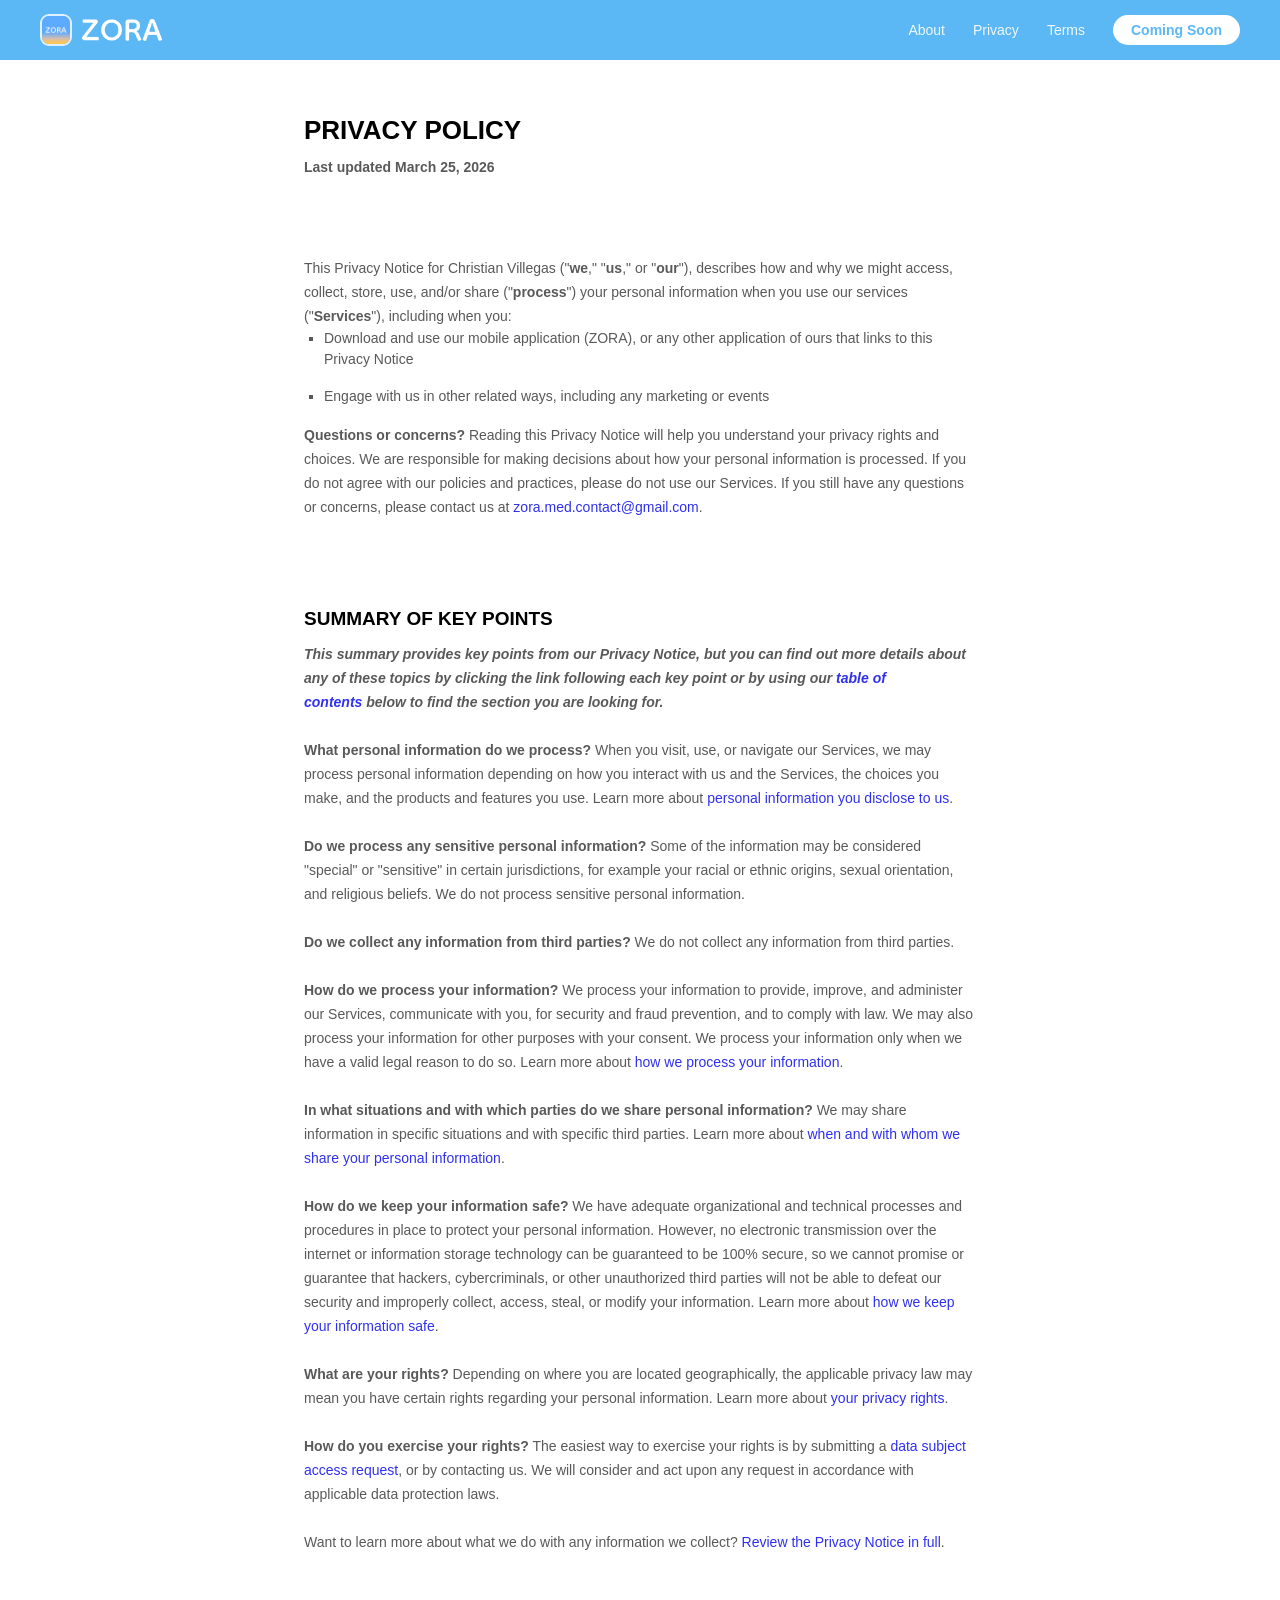
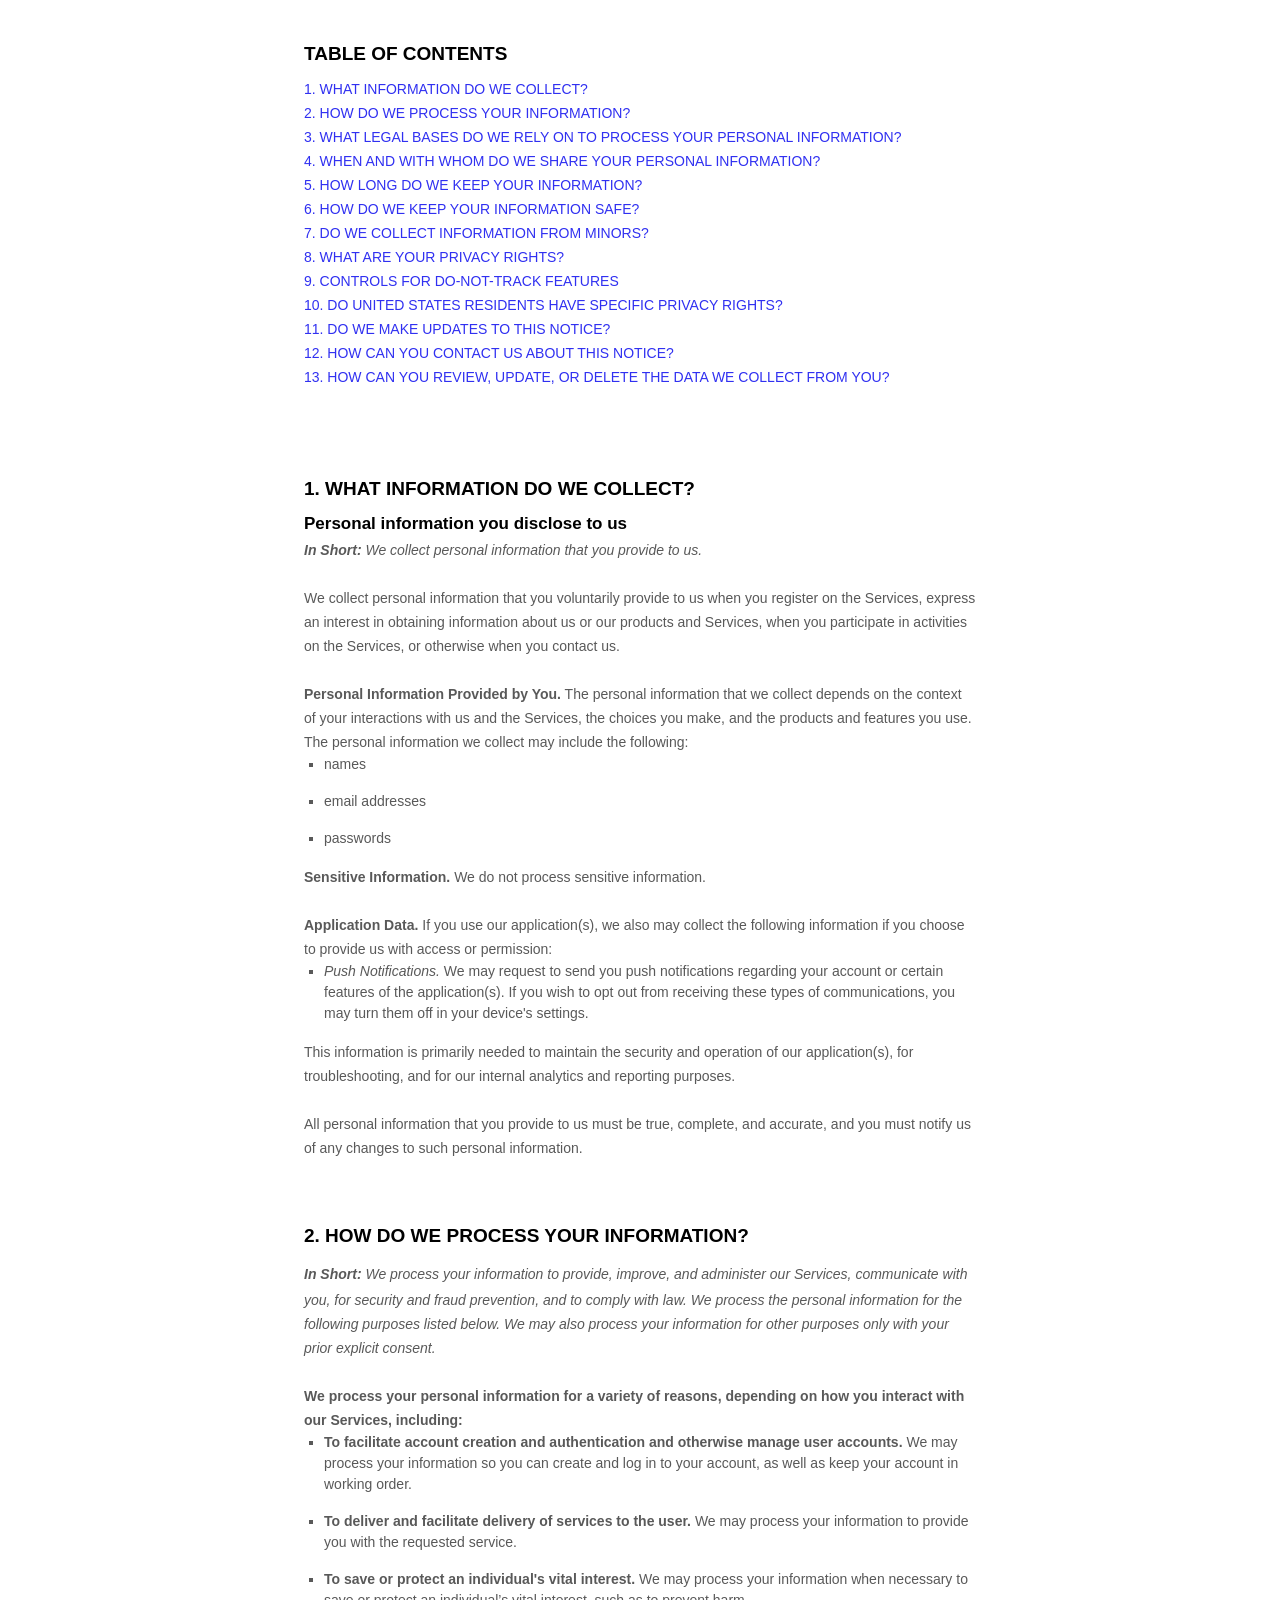
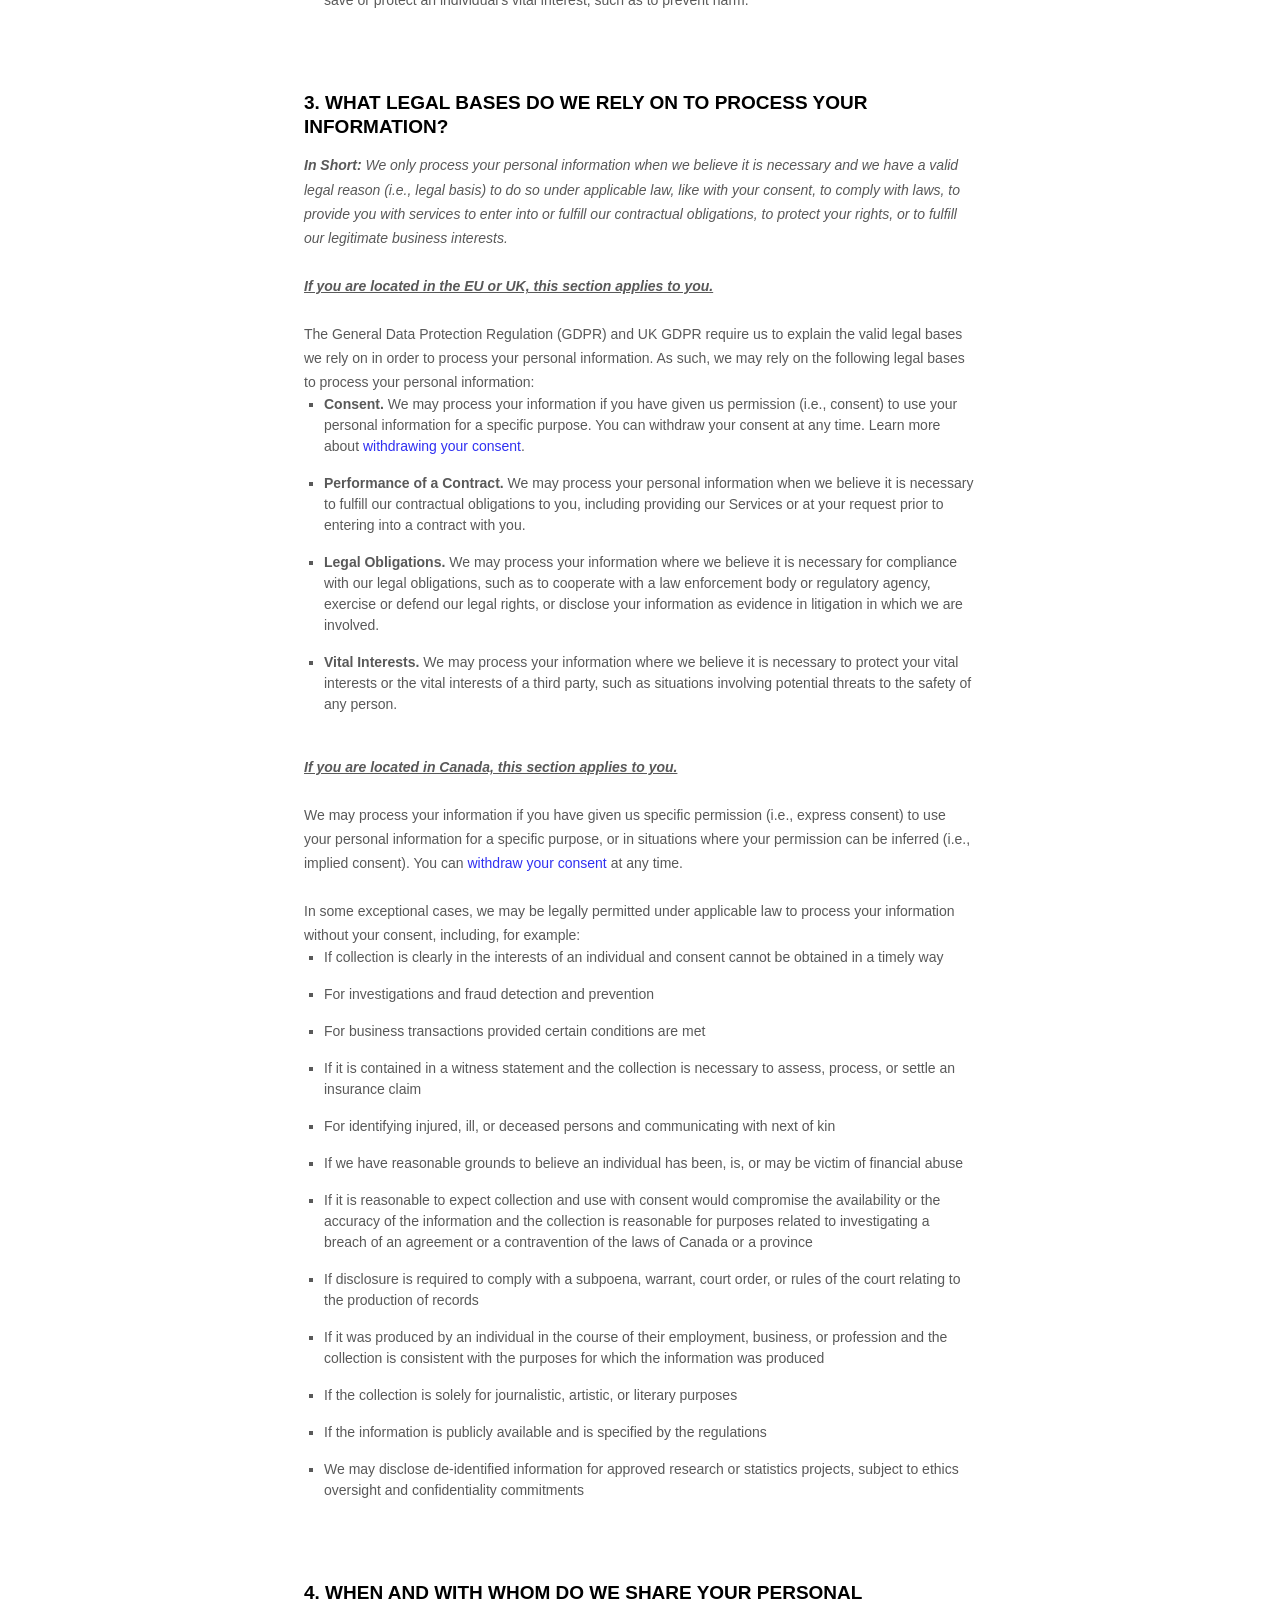
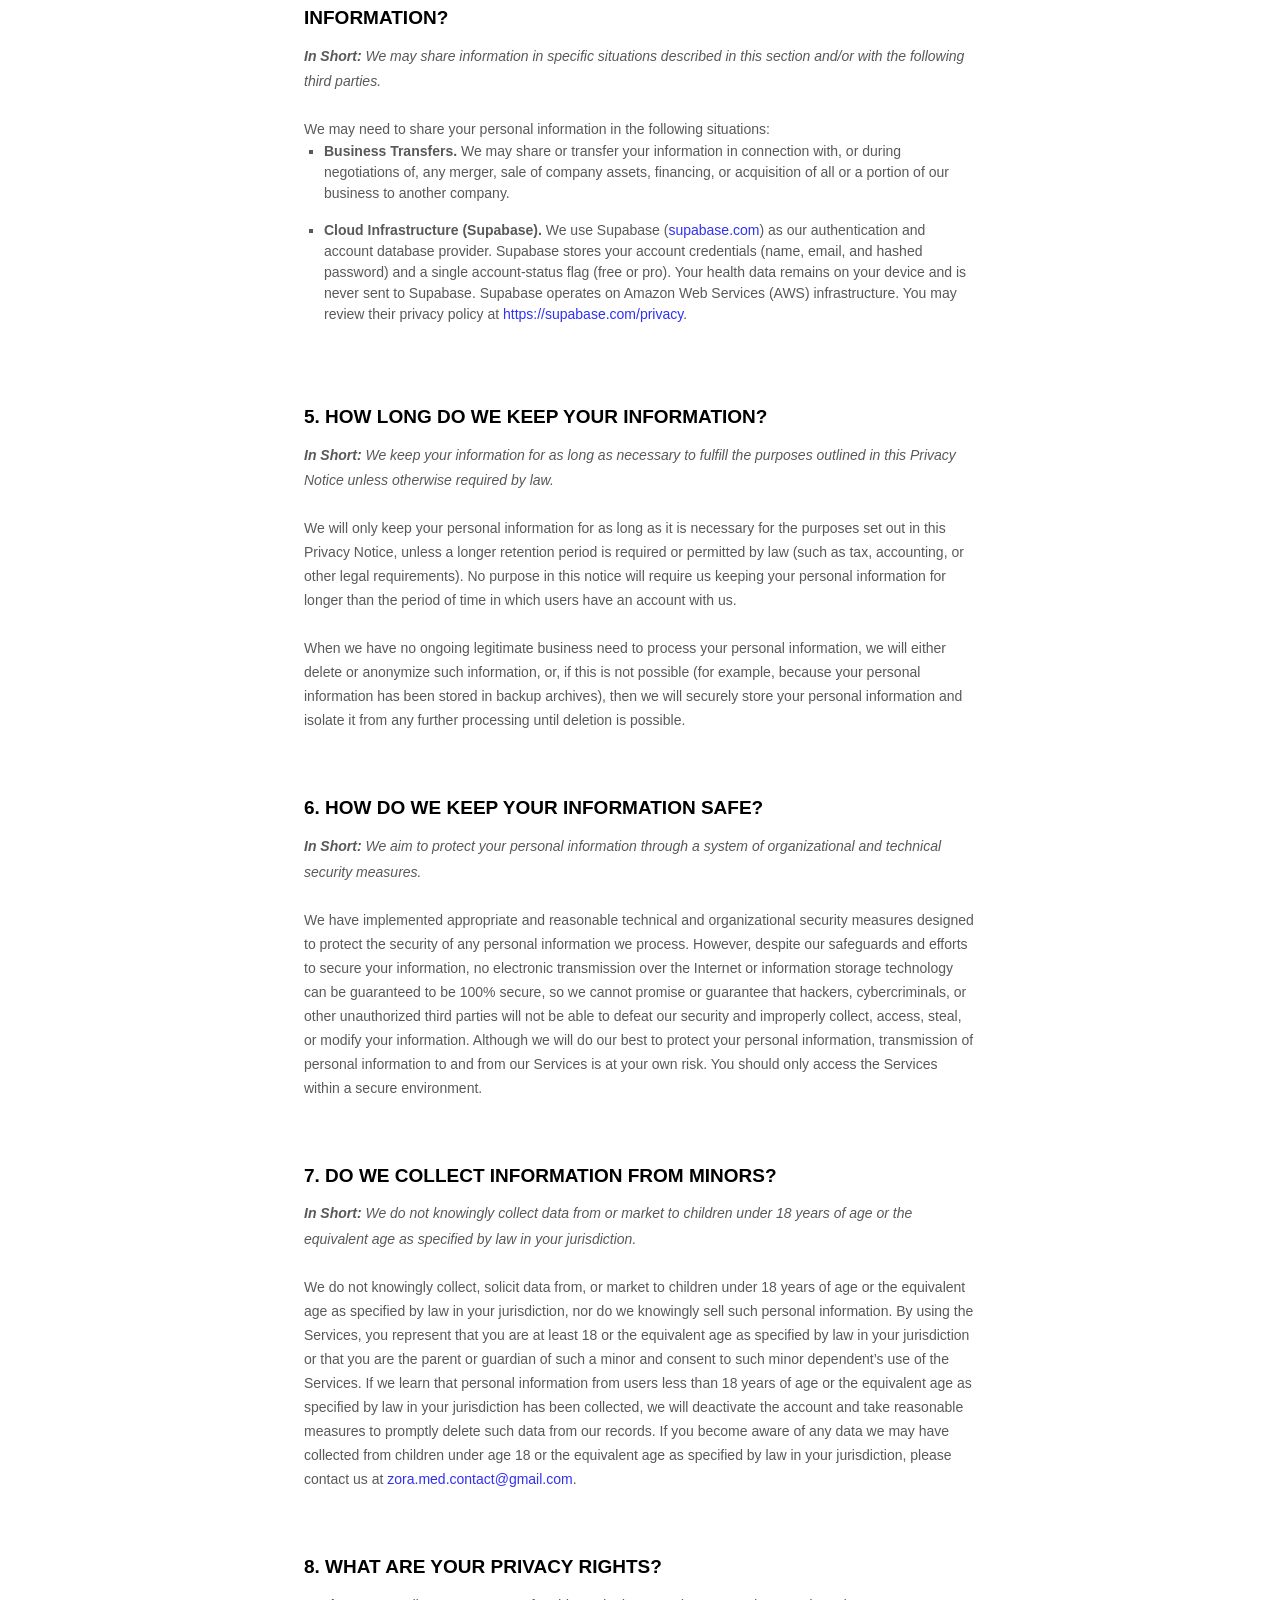
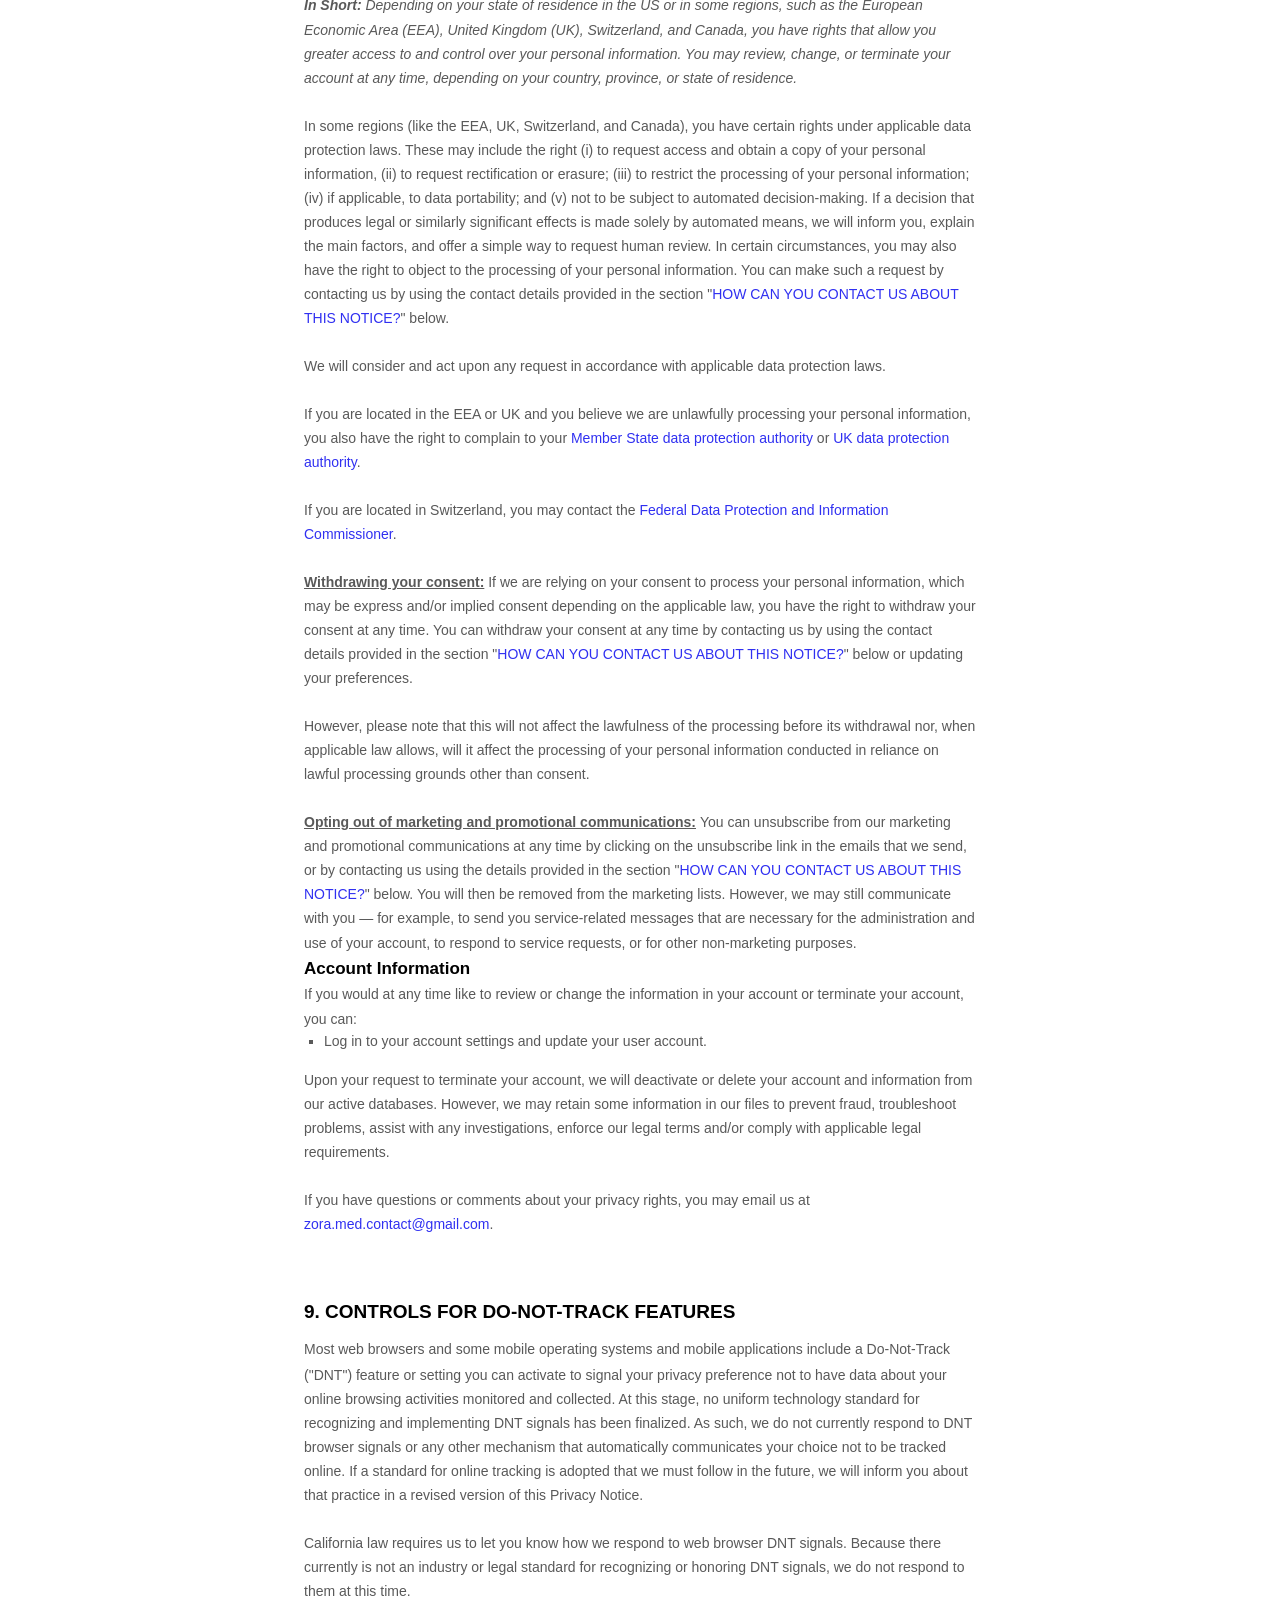
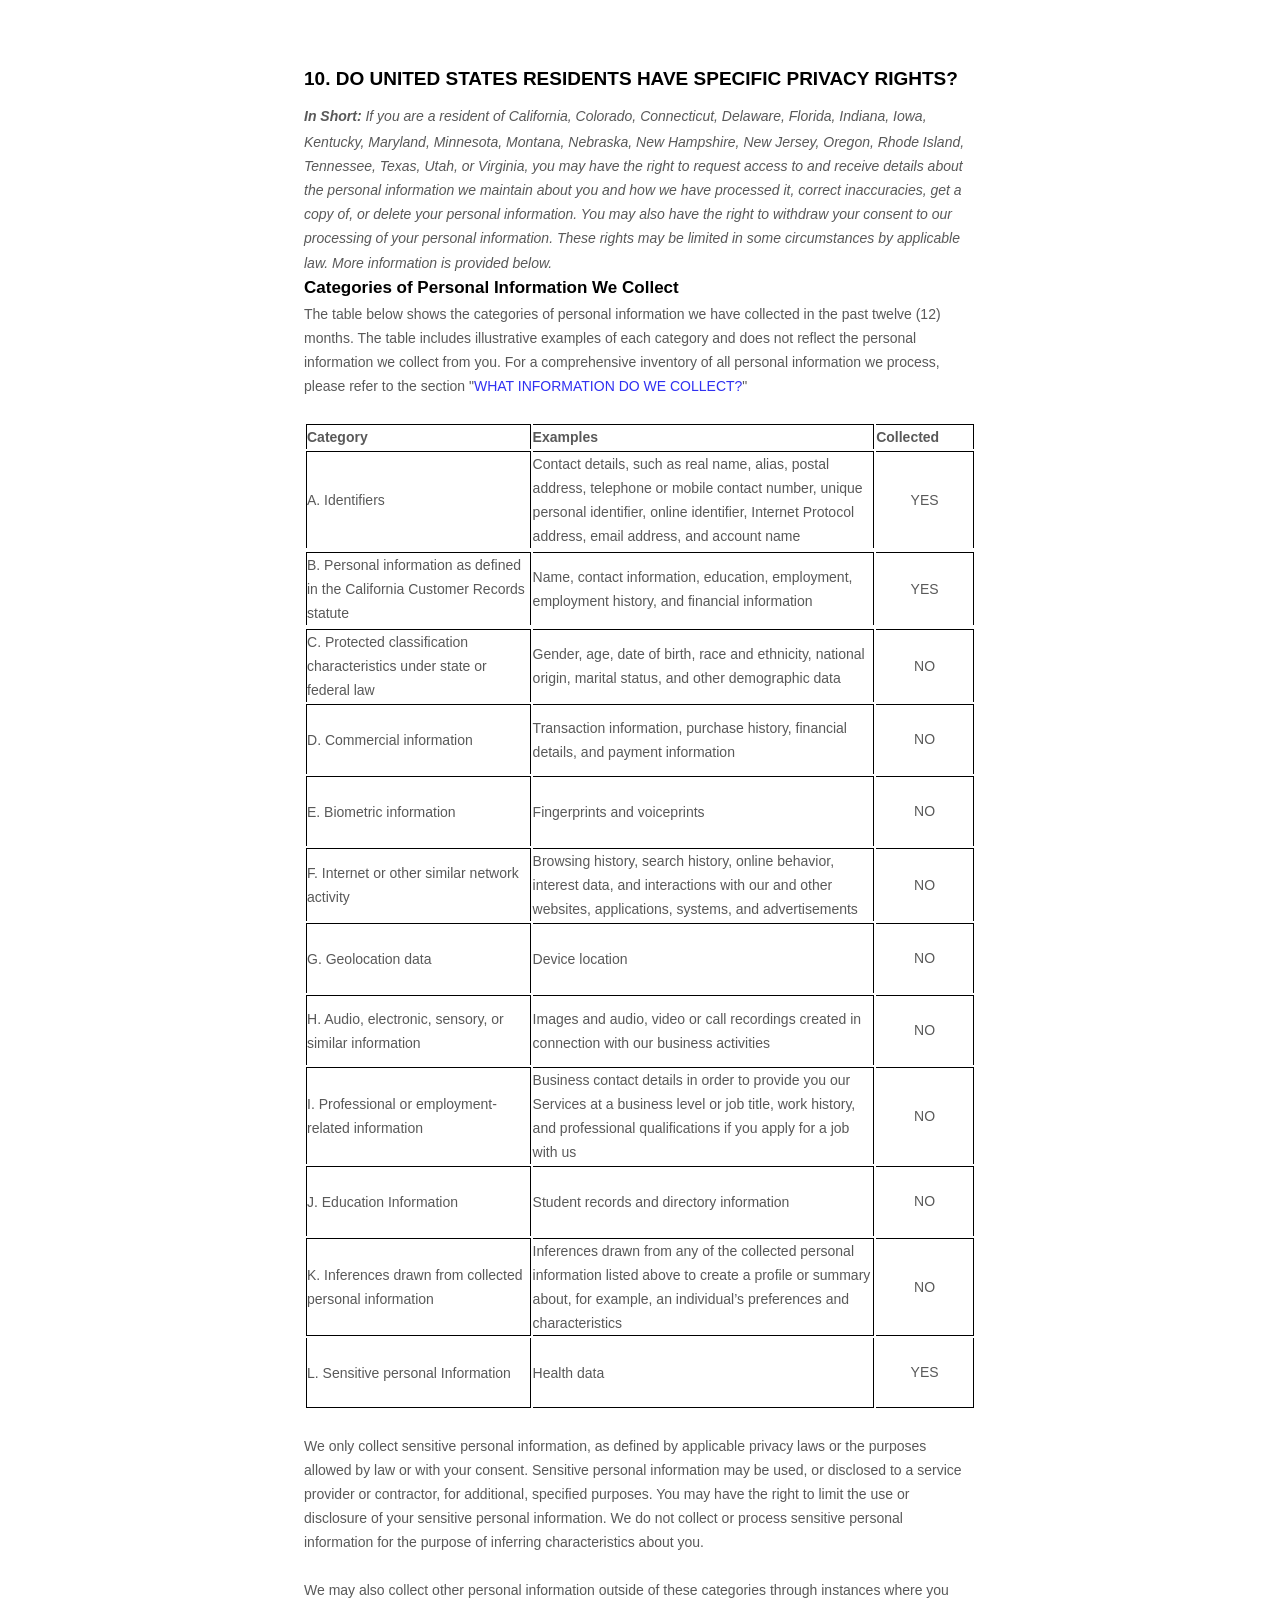
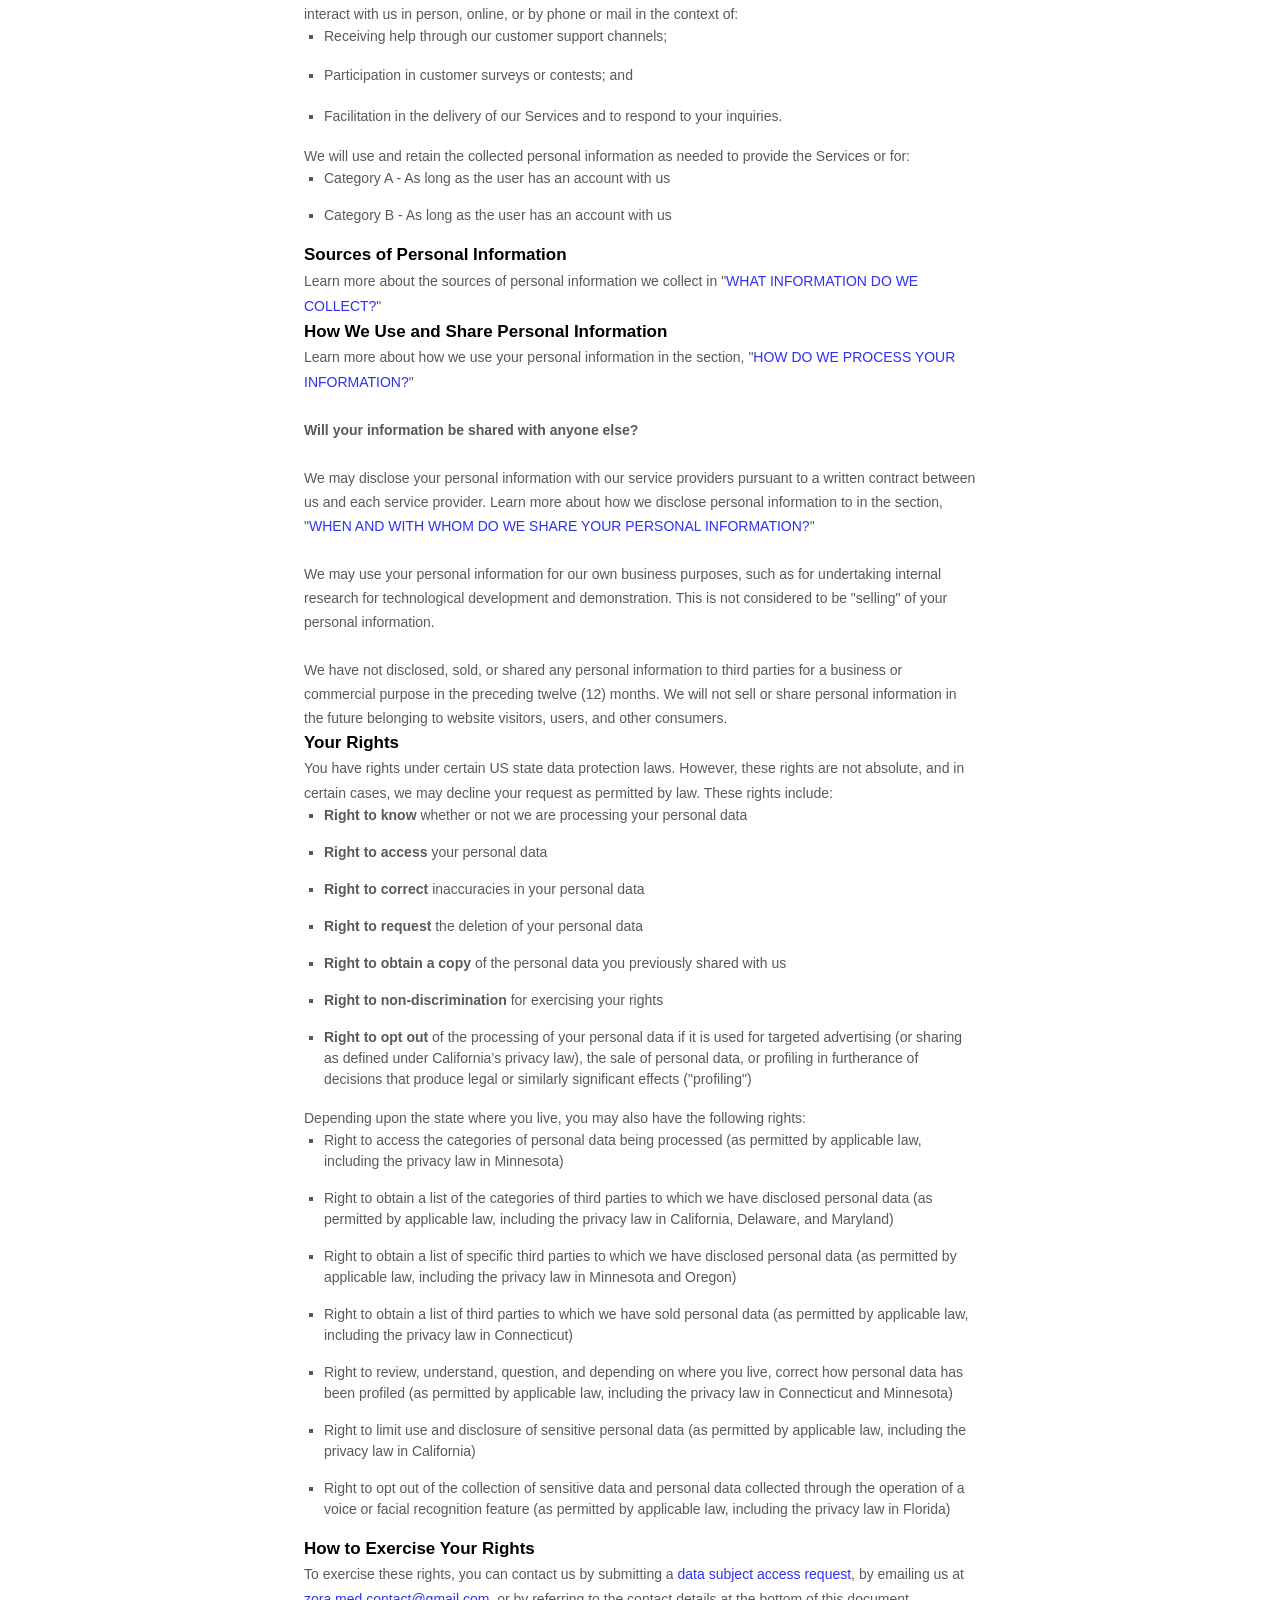
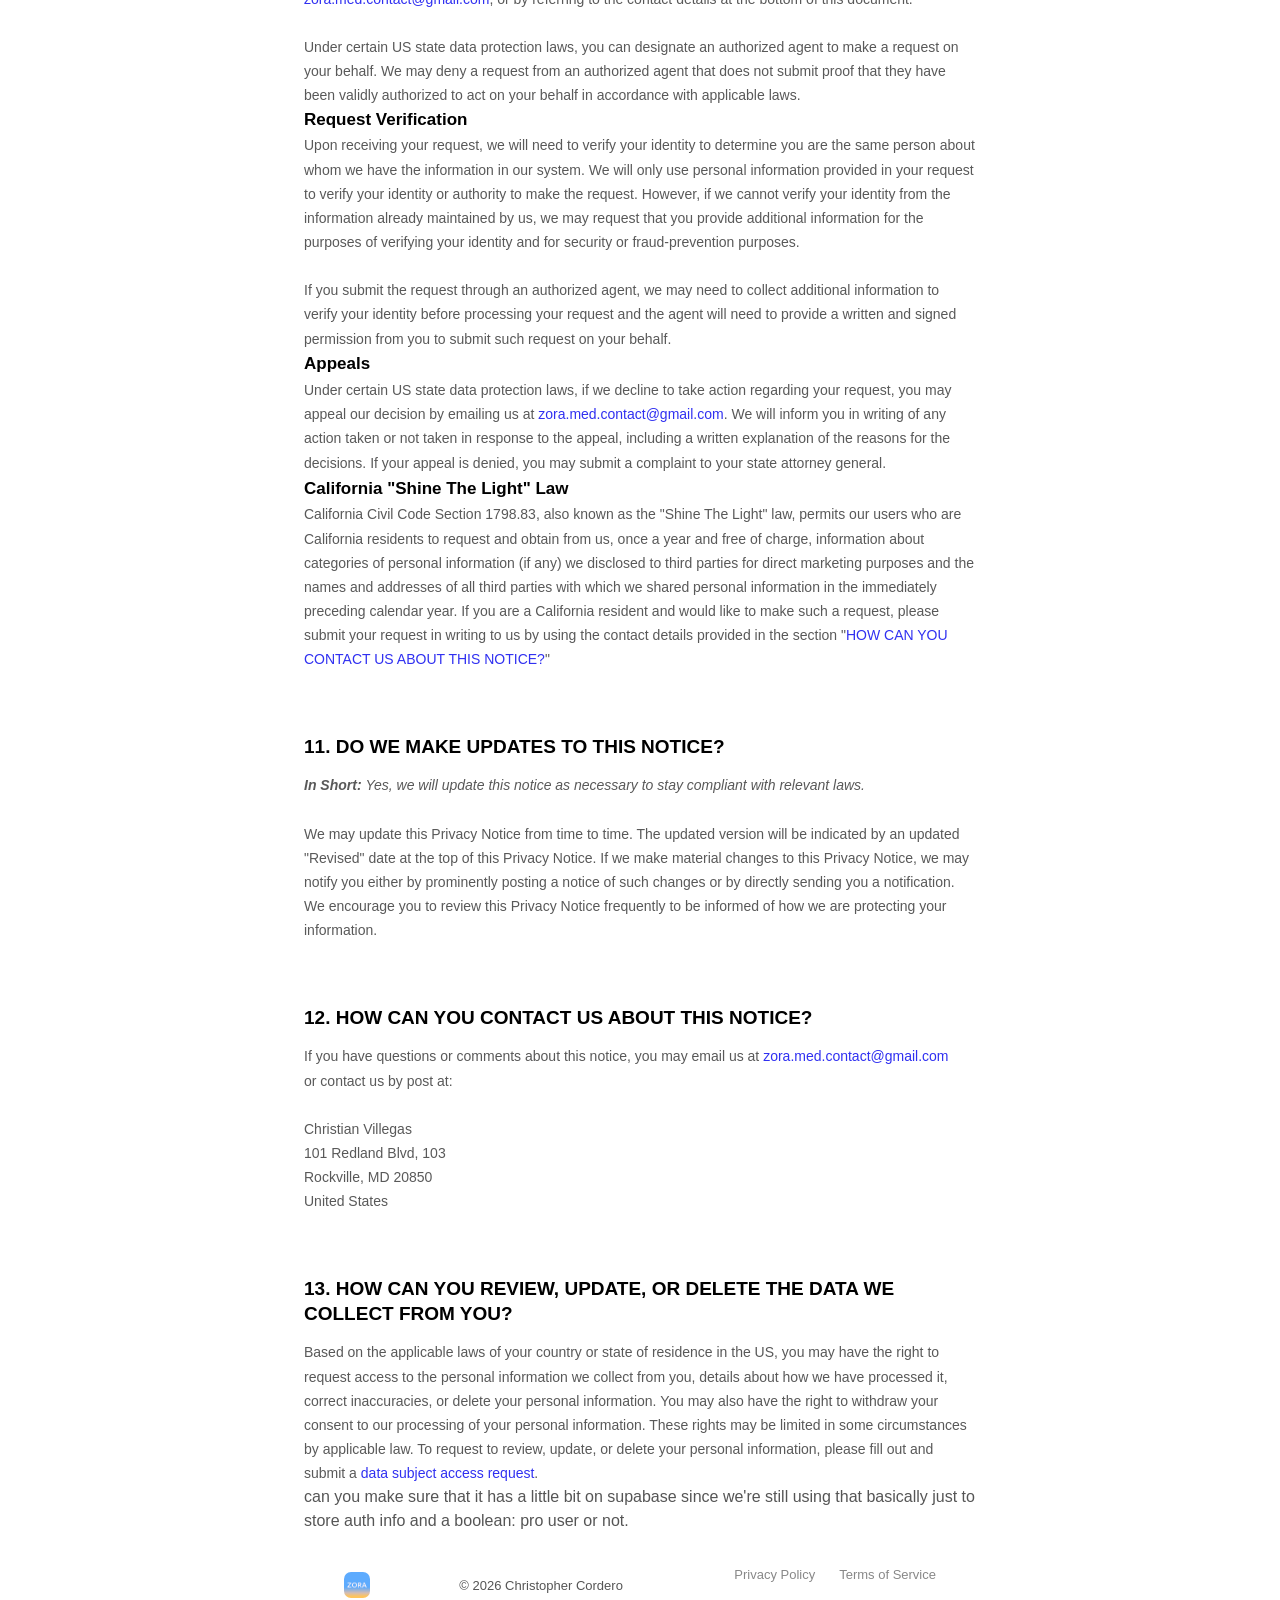
==== commit e300dca1: "chore: update footer copyright to Christopher Cordero Co-Authored-By: Claude Sonnet 4.6 <noreply@ant" ====
--- a/privacy.html
+++ b/privacy.html
@@ -89,7 +89,7 @@
     <div class="footer-logo">
       <img src="assets/icon.png" class="footer-icon" alt="ZORA icon" />
       <img src="assets/logo.png" class="footer-wordmark" alt="ZORA" />
-      <span class="footer-copy">© 2026 The ZORA Team</span>
+      <span class="footer-copy">© 2026 Christopher Cordero</span>
     </div>
     <ul class="footer-links">
       <li><a href="privacy.html">Privacy Policy</a></li>
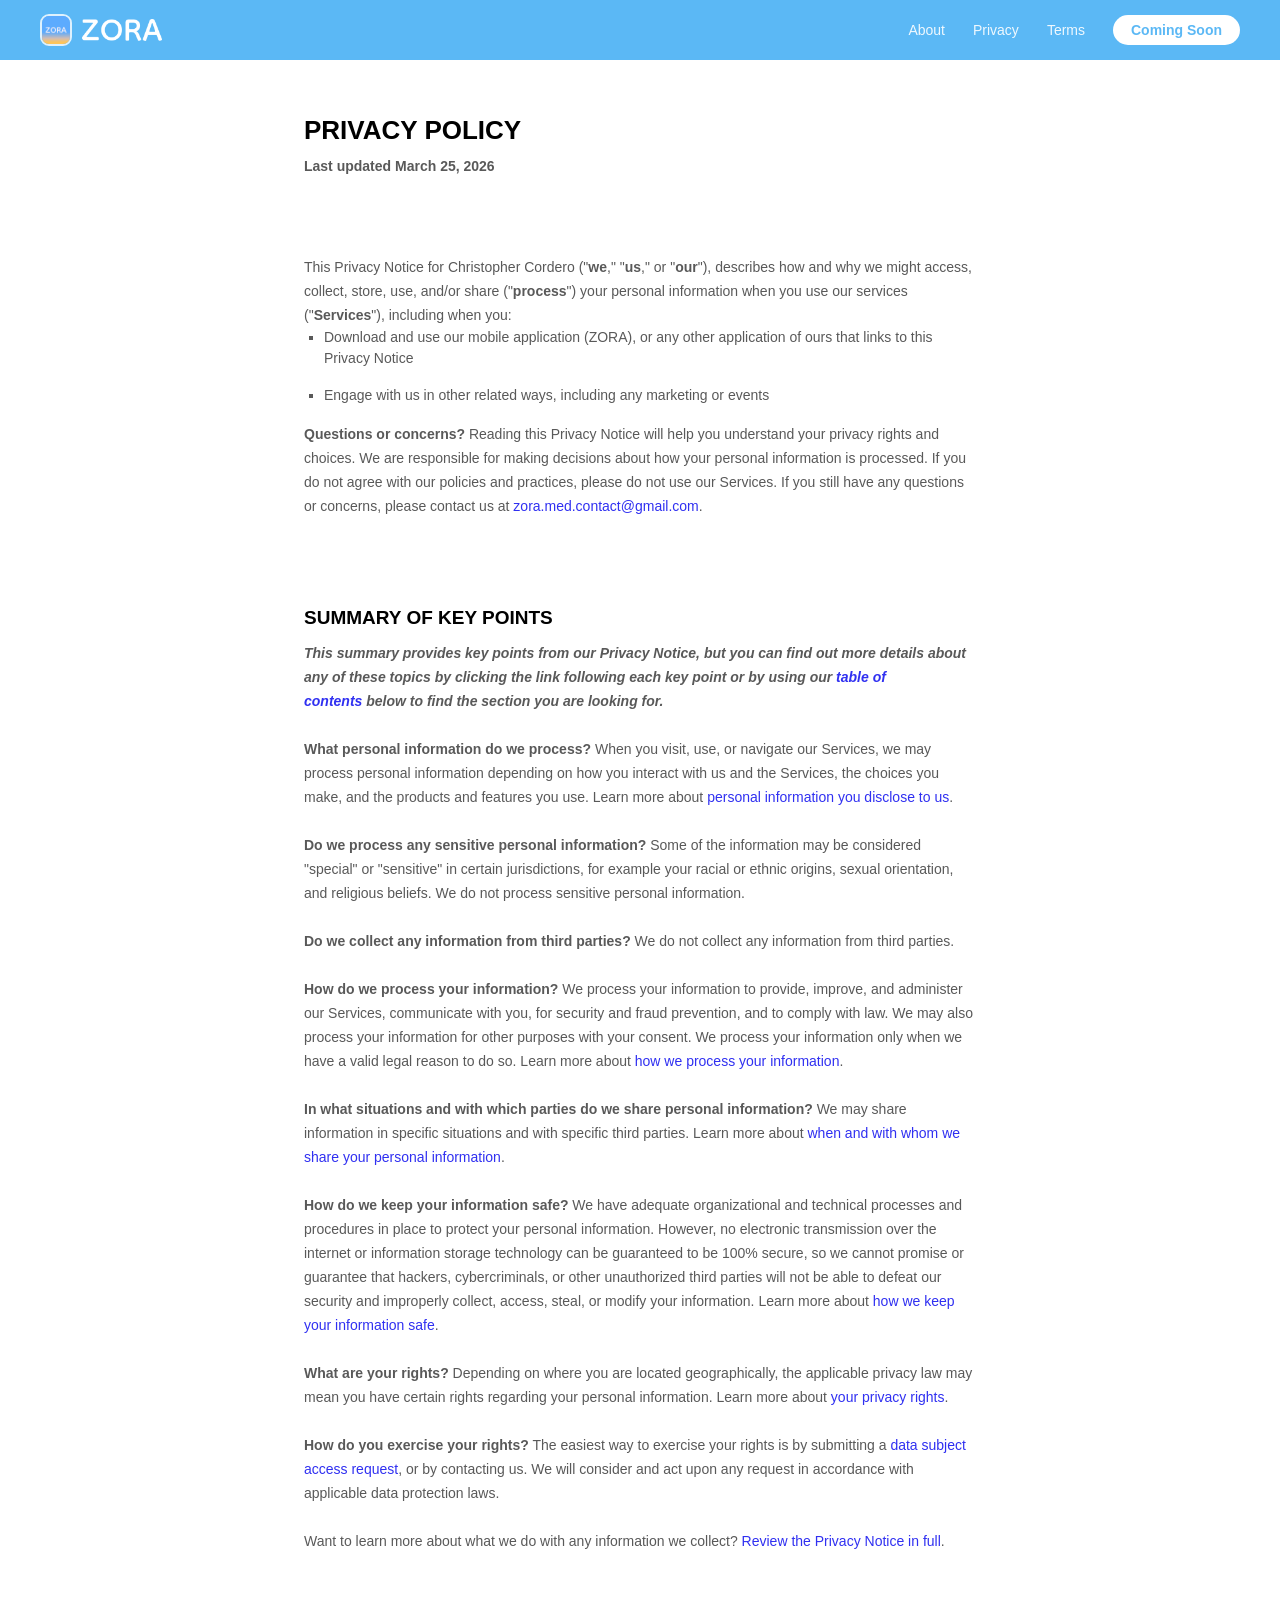
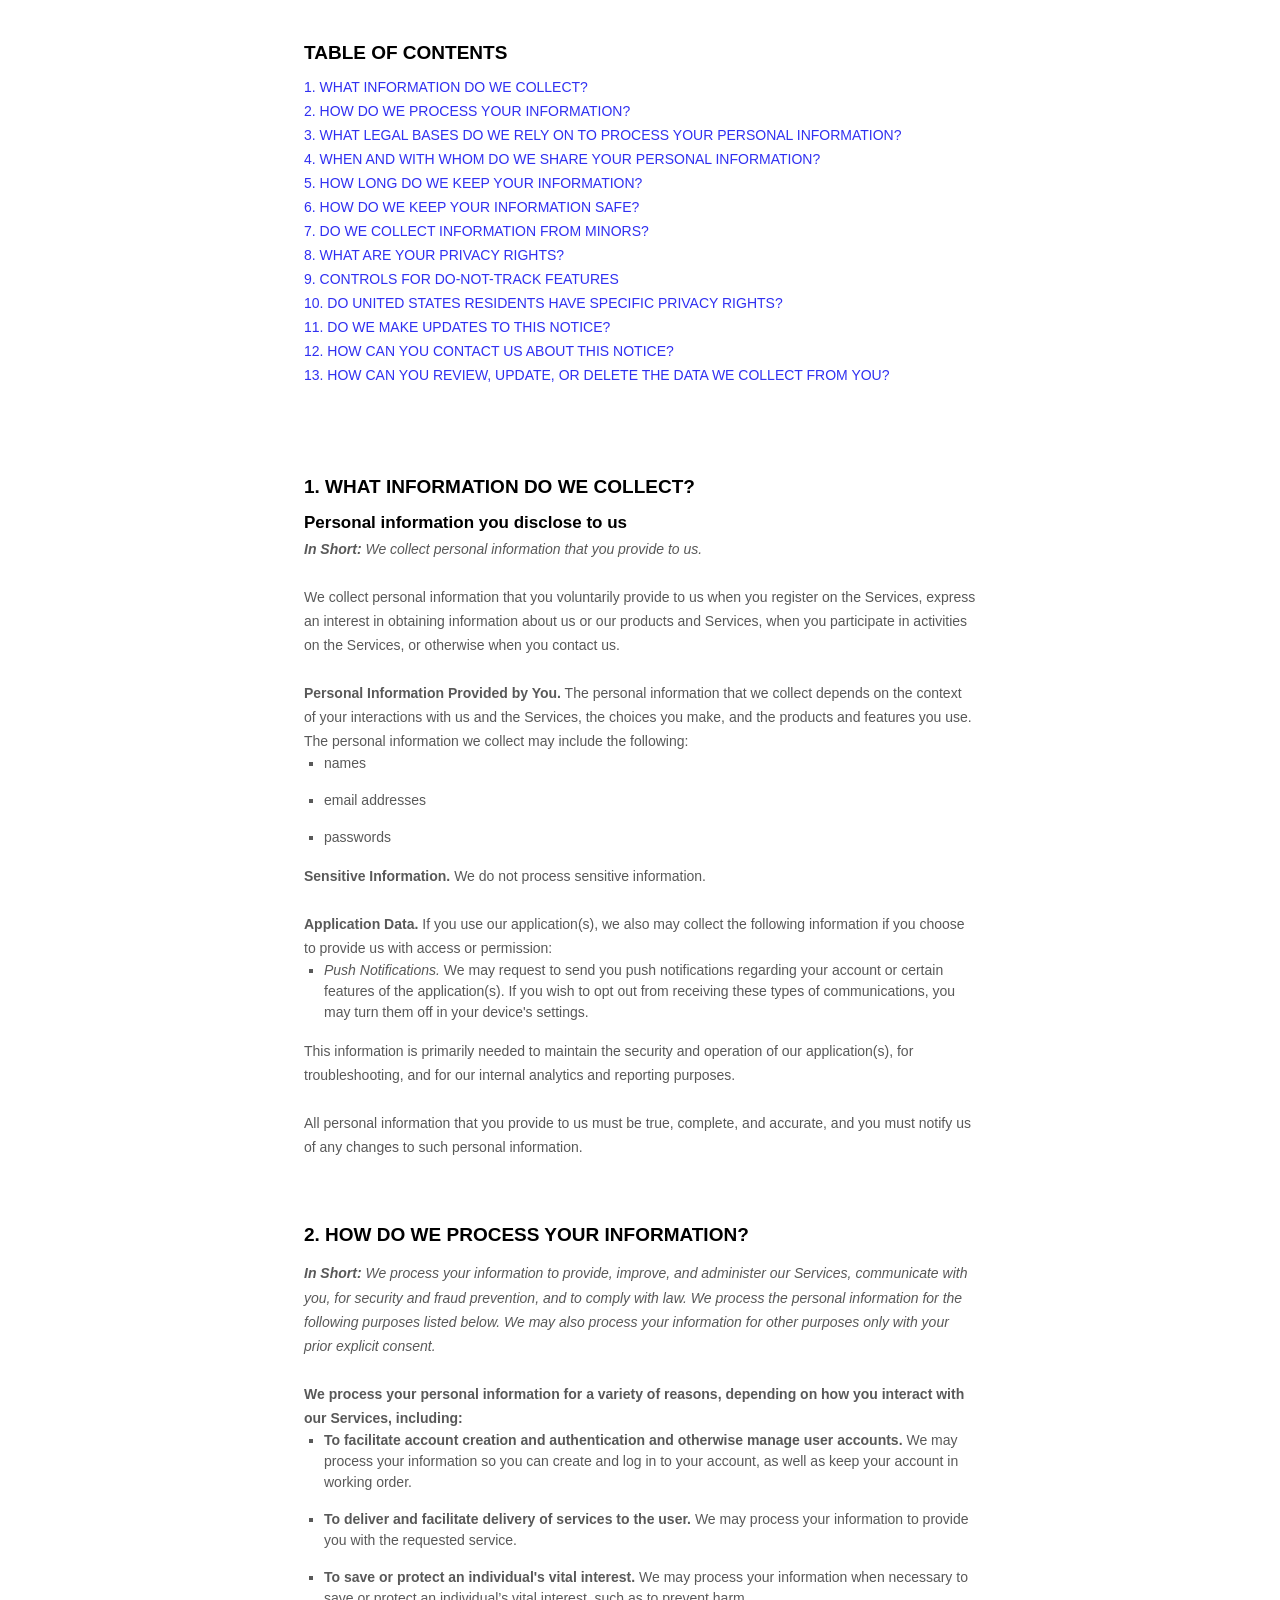
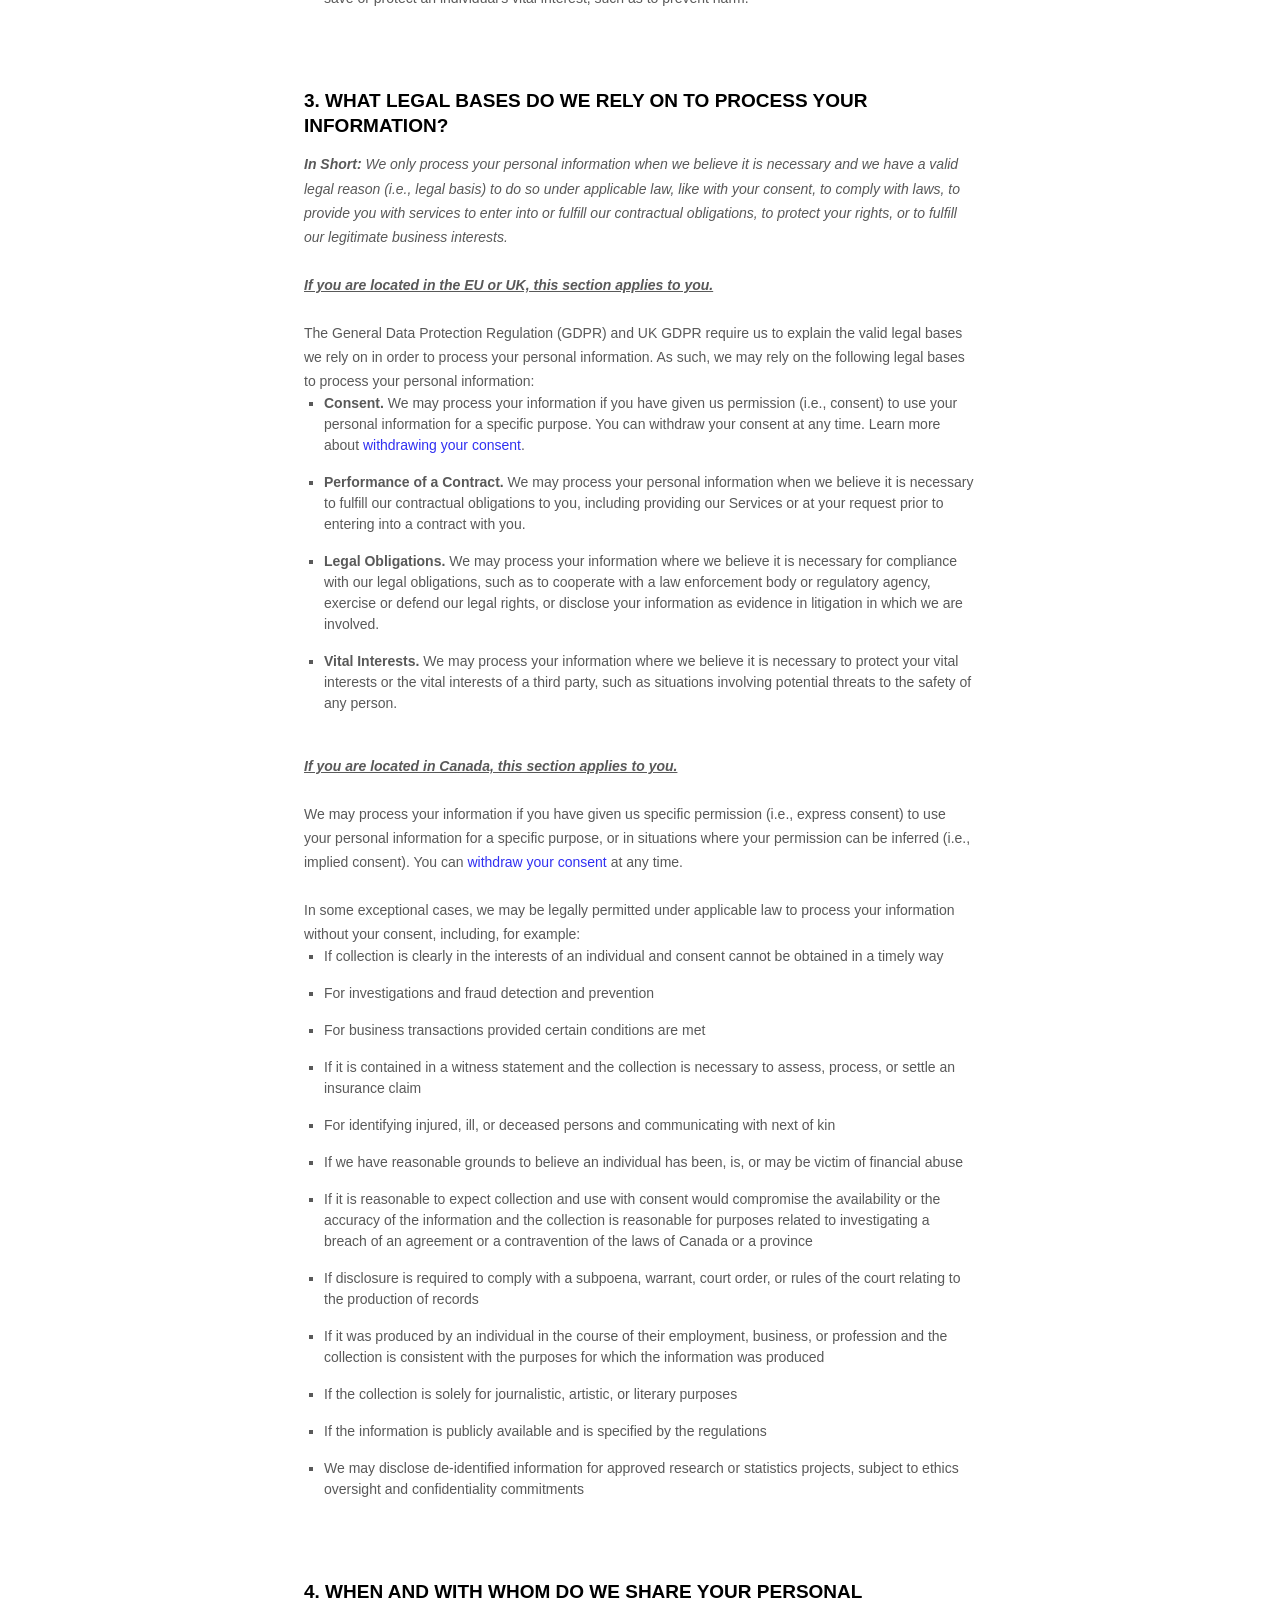
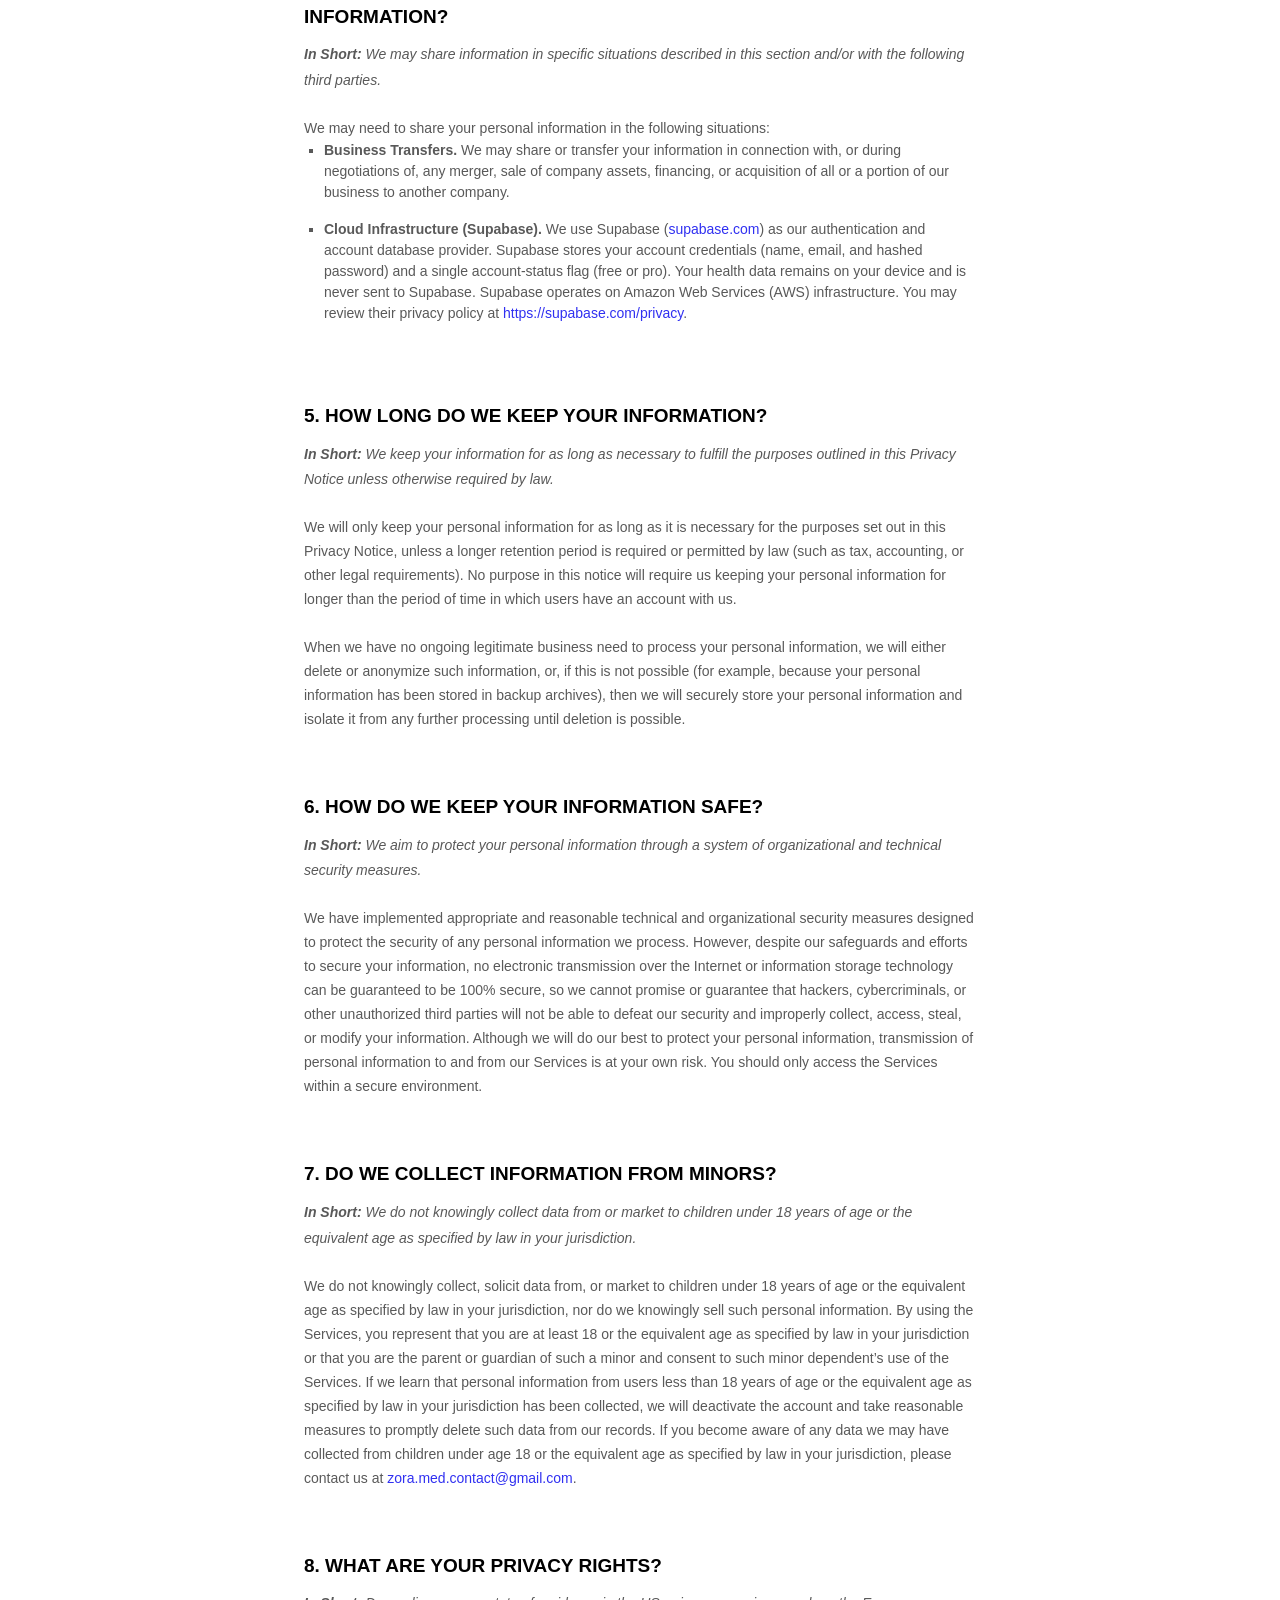
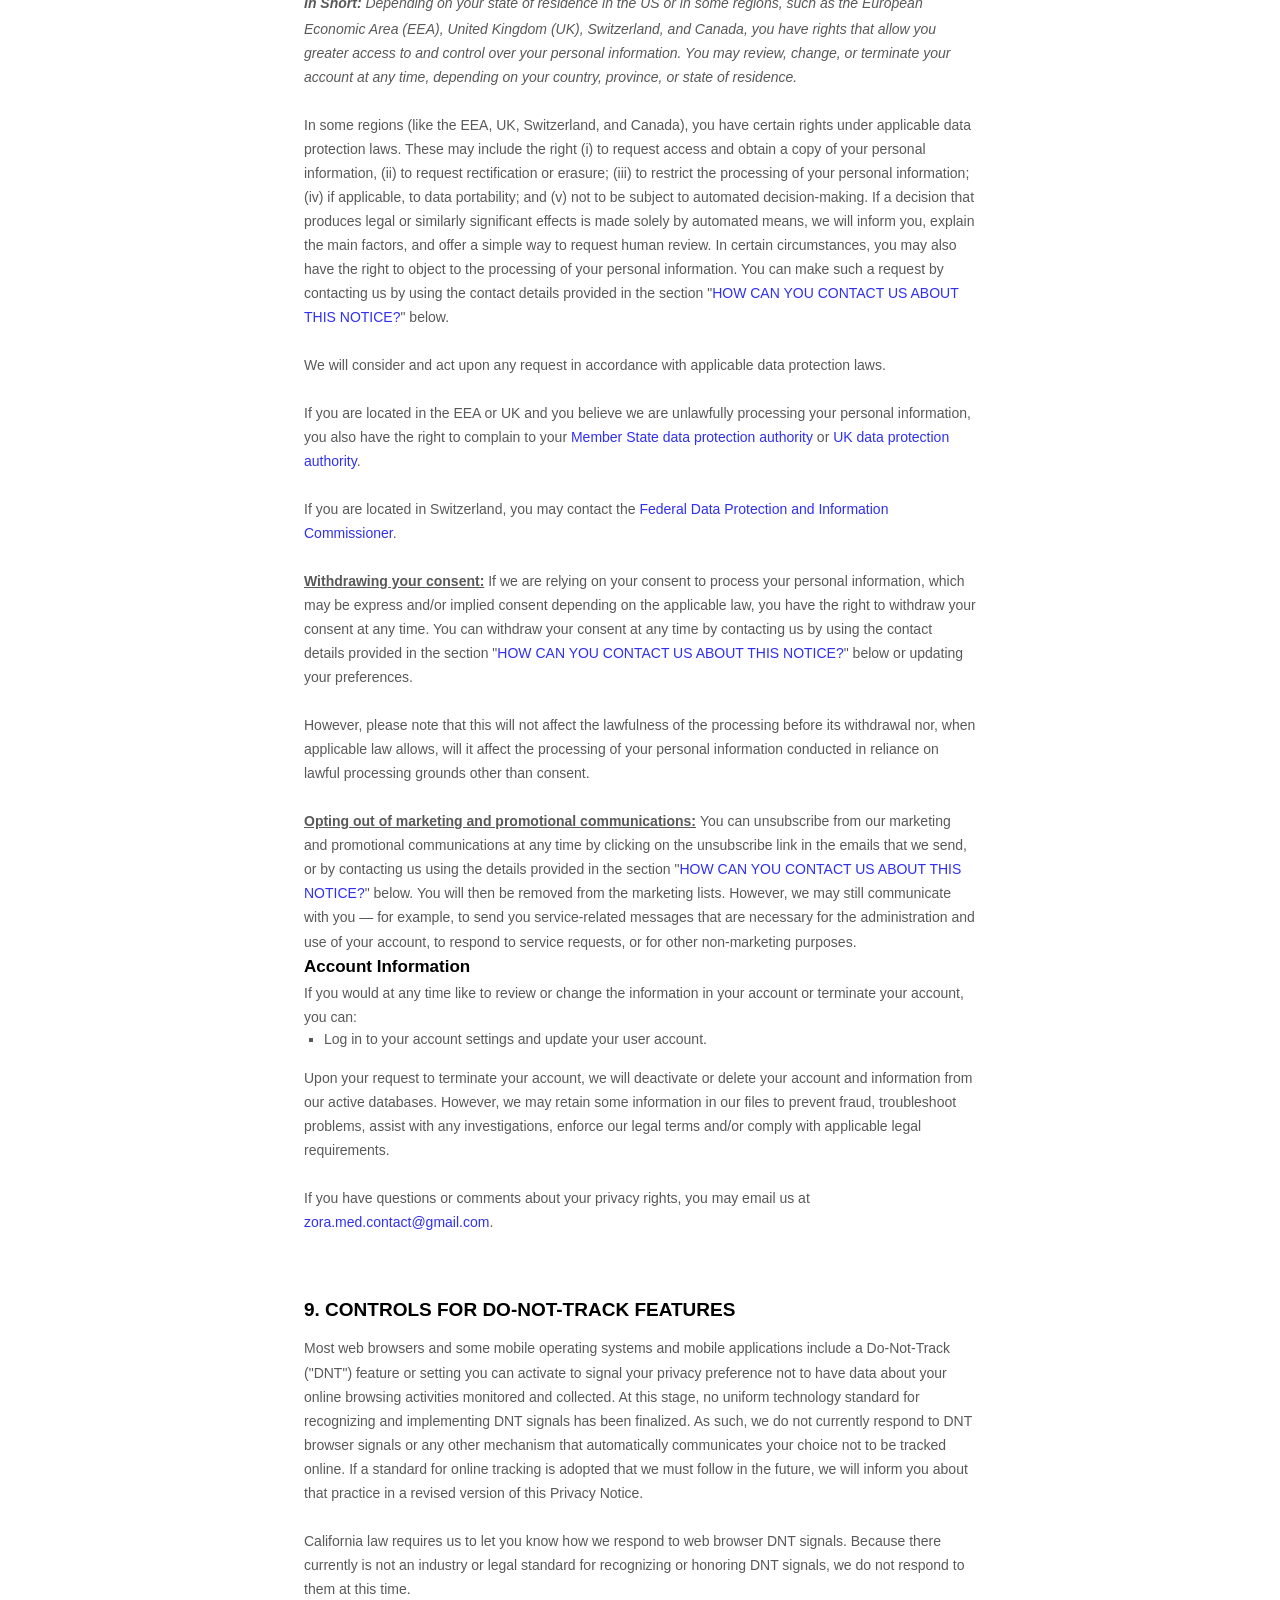
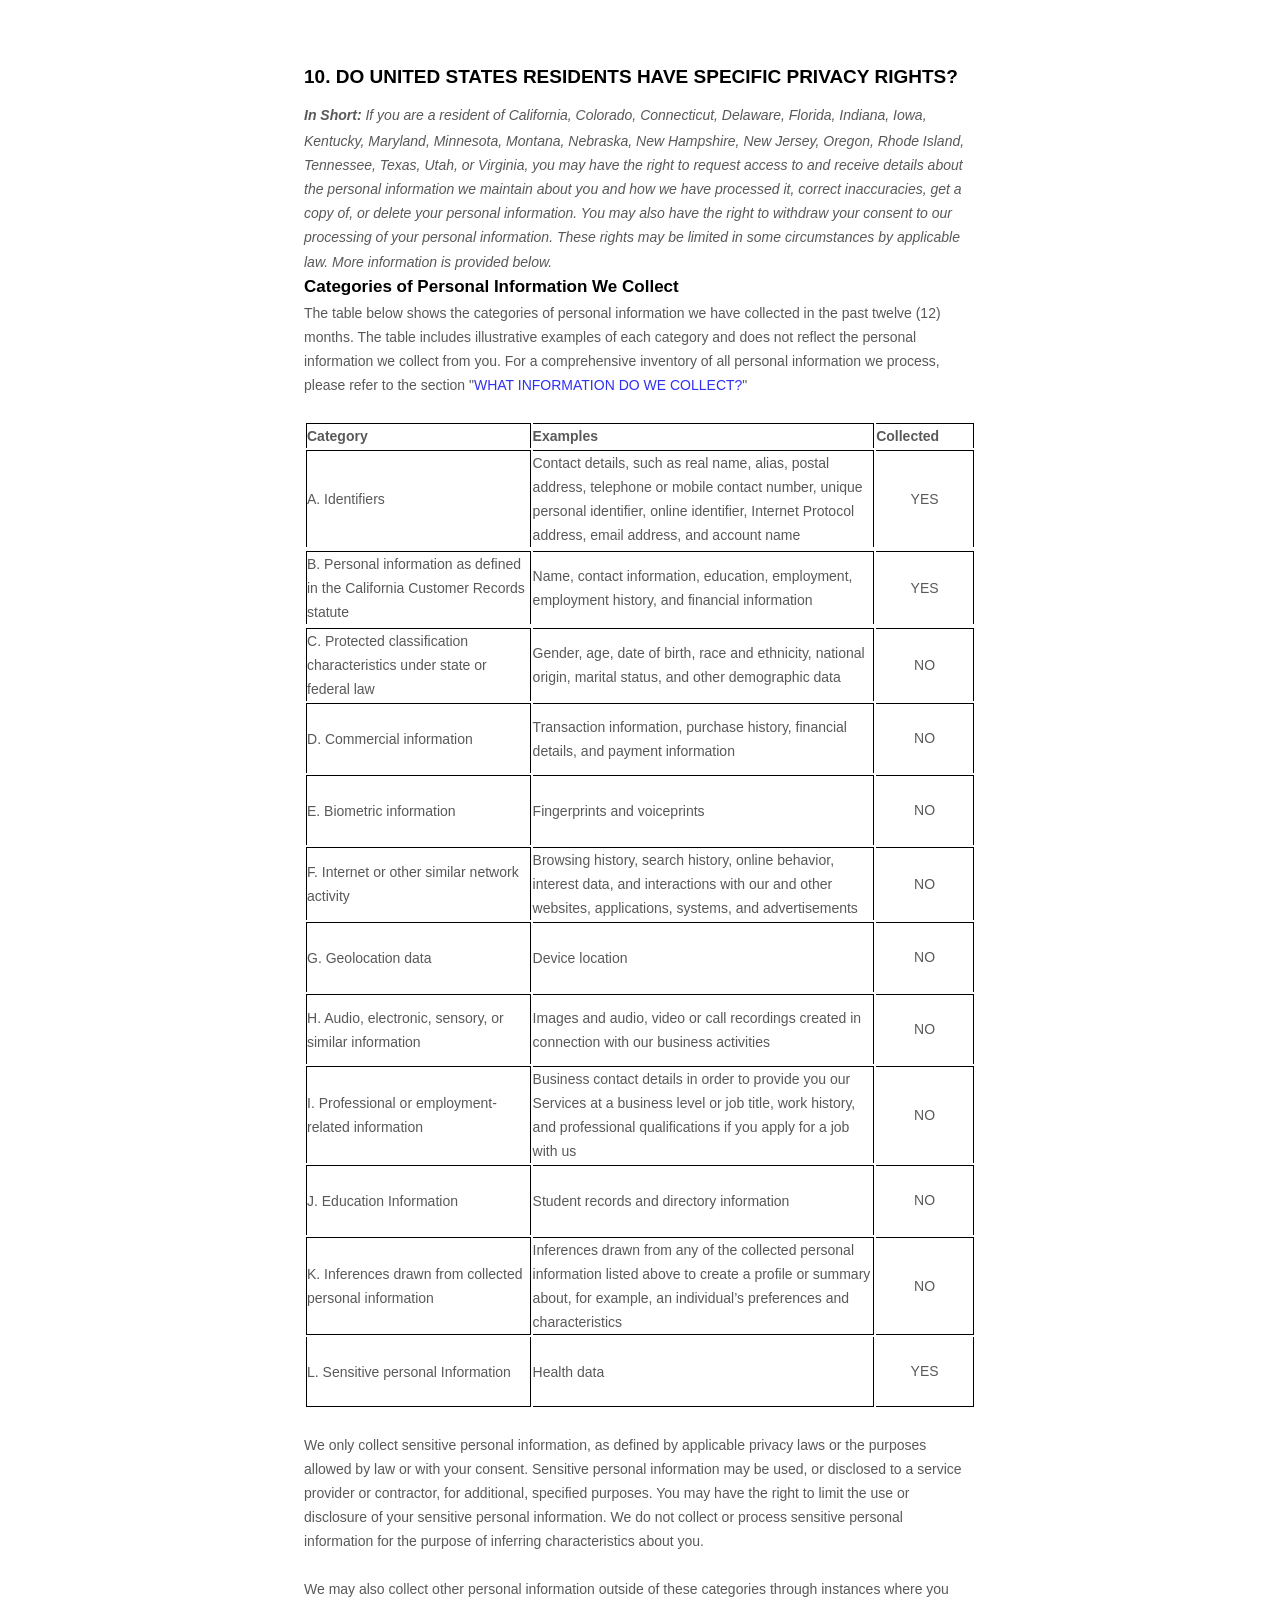
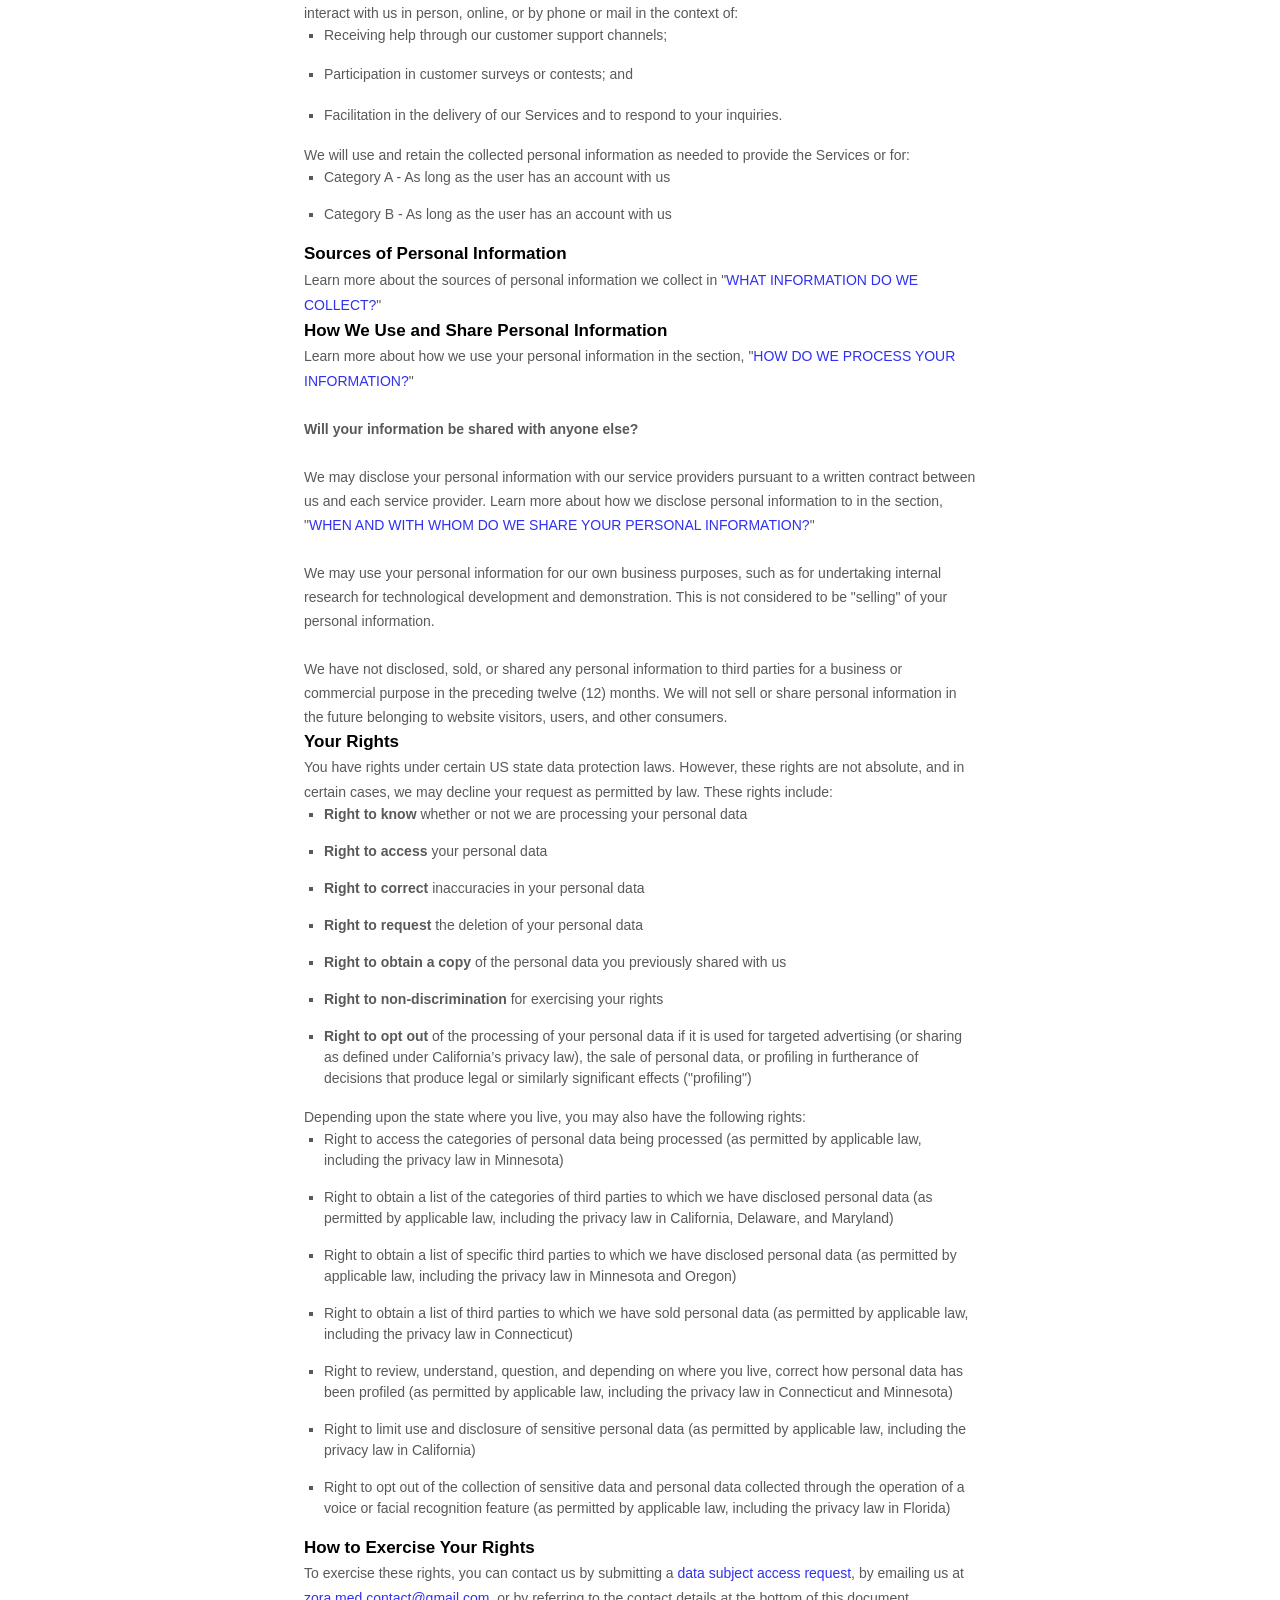
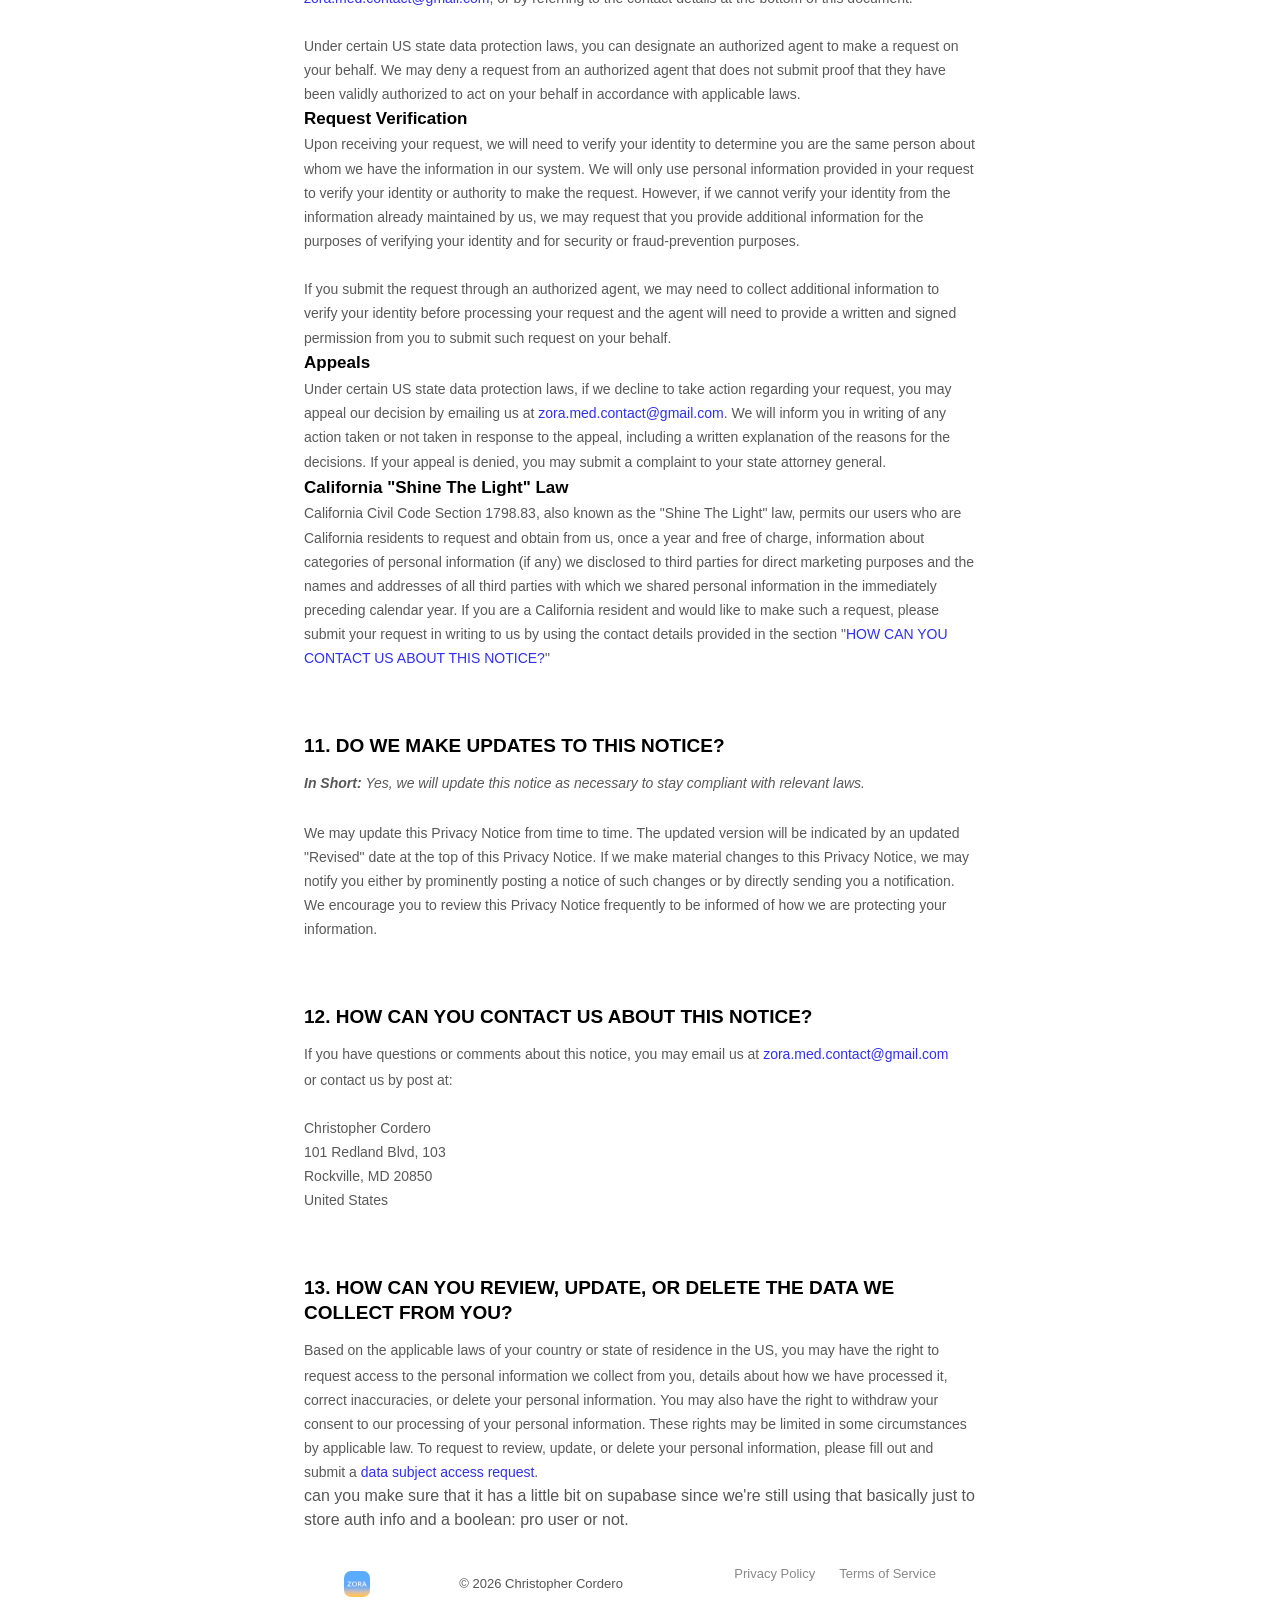
==== commit da386d4f: "fix: update legal pages to use Christopher Cordero as owner" ====
--- a/privacy.html
+++ b/privacy.html
@@ -63,8 +63,8 @@
   <!-- CONTENT -->
   <div class="prose">
     <div data-custom-class="body">
-      <div><strong><span style="font-size: 26px;"><span data-custom-class="title"><bdt class="block-component"></bdt><bdt class="question"><h1>PRIVACY POLICY</h1></bdt><bdt class="statement-end-if-in-editor"></bdt></span></span></strong></div><div><span style="color: rgb(127, 127, 127);"><strong><span style="font-size: 15px;"><span data-custom-class="subtitle">Last updated <bdt class="question">March 25, 2026</bdt></span></span></strong></span></div><div><br></div><div><br></div><div><br></div><div style="line-height: 1.5;"><span style="color: rgb(127, 127, 127);"><span style="color: rgb(89, 89, 89); font-size: 15px;"><span data-custom-class="body_text">This Privacy Notice for <bdt class="question noTranslate">Christian Villegas</bdt><bdt class="block-component"></bdt></bdt> (<bdt class="block-component"></bdt>"<strong>we</strong>," "<strong>us</strong>," or "<strong>our</strong>"<bdt class="statement-end-if-in-editor"></bdt></span><span data-custom-class="body_text">), describes how and why we might access, collect, store, use, and/or share (<bdt class="block-component"></bdt>"<strong>process</strong>"<bdt class="statement-end-if-in-editor"></bdt>) your personal information when you use our services (<bdt class="block-component"></bdt>"<strong>Services</strong>"<bdt class="statement-end-if-in-editor"></bdt>), including when you:</span></span></span><span style="font-size: 15px;"><span style="color: rgb(127, 127, 127);"><span data-custom-class="body_text"><span style="color: rgb(89, 89, 89);"><span data-custom-class="body_text"><bdt class="block-component"></bdt></span></span></span></span></span></span></span></span></li></ul><div><bdt class="block-component"><span style="font-size: 15px;"><span style="font-size: 15px;"><span style="color: rgb(127, 127, 127);"><span data-custom-class="body_text"><span style="color: rgb(89, 89, 89);"><span data-custom-class="body_text"><bdt class="block-component"></bdt></span></span></span></span></span></span></bdt></div><ul><li data-custom-class="body_text" style="line-height: 1.5;"><span style="font-size: 15px; color: rgb(89, 89, 89);"><span style="font-size: 15px; color: rgb(89, 89, 89);"><span data-custom-class="body_text">Download and use<bdt class="block-component"></bdt> our mobile application<bdt class="block-component"></bdt> (<bdt class="question noTranslate">ZORA)<span style="font-size: 15px; color: rgb(89, 89, 89);"><span style="font-size: 15px; color: rgb(89, 89, 89);"><span data-custom-class="body_text"><span style="font-size: 15px;"><span style="color: rgb(89, 89, 89);"><span data-custom-class="body_text"><span style="font-size: 15px;"><span style="color: rgb(89, 89, 89);"><bdt class="statement-end-if-in-editor">,</bdt></span></span></span></span></span></span></span></span></bdt></span><span data-custom-class="body_text"><span style="font-size: 15px;"><span style="color: rgb(89, 89, 89);"><span data-custom-class="body_text"><span style="font-size: 15px;"><span style="color: rgb(89, 89, 89);"><bdt class="statement-end-if-in-editor"><bdt class="block-component"> or any other application of ours that links to this Privacy Notice</bdt></bdt></span></span></span></span></span></span></span></span></li></ul><div style="line-height: 1.5;"><bdt class="block-component"><span style="font-size: 15px;"></span></bdt></li></ul><div style="line-height: 1.5;"><span style="font-size: 15px;"><span style="color: rgb(127, 127, 127);"><span data-custom-class="body_text"><span style="color: rgb(89, 89, 89);"><span data-custom-class="body_text"><bdt class="block-component"></bdt></span></span></span></span></span></div><ul><li data-custom-class="body_text" style="line-height: 1.5;"><span style="font-size: 15px; color: rgb(89, 89, 89);"><span style="font-size: 15px; color: rgb(89, 89, 89);"><span data-custom-class="body_text">Engage with us in other related ways, including any marketing or events<span style="font-size: 15px;"><span style="color: rgb(89, 89, 89);"><span data-custom-class="body_text"><span style="font-size: 15px;"><span style="color: rgb(89, 89, 89);"><bdt class="statement-end-if-in-editor"></bdt></span></span></span></span></span></span></span></span></li></ul><div style="line-height: 1.5;"><span style="font-size: 15px;"><span style="color: rgb(127, 127, 127);"><span data-custom-class="body_text"><strong>Questions or concerns? </strong>Reading this Privacy Notice will help you understand your privacy rights and choices. We are responsible for making decisions about how your personal information is processed. If you do not agree with our policies and practices, please do not use our Services.<bdt class="block-component"></bdt> If you still have any questions or concerns, please contact us at <bdt class="question noTranslate"><a target="_blank" data-custom-class="link" href="mailto:zora.med.contact@gmail.com">zora.med.contact@gmail.com</a></bdt>.</span></span></span></div><div style="line-height: 1.5;"><br></div><div style="line-height: 1.5;"><br></div><div style="line-height: 1.5;"><strong><span style="font-size: 15px;"><span data-custom-class="heading_1"><h2>SUMMARY OF KEY POINTS</h2></span></span></strong></div><div style="line-height: 1.5;"><span style="font-size: 15px;"><span data-custom-class="body_text"><strong><em>This summary provides key points from our Privacy Notice, but you can find out more details about any of these topics by clicking the link following each key point or by using our </em></strong></span></span><a data-custom-class="link" href="#toc"><span style="color: rgb(0, 58, 250); font-size: 15px;"><span data-custom-class="body_text"><strong><em>table of contents</em></strong></span></span></a><span style="font-size: 15px;"><span data-custom-class="body_text"><strong><em> below to find the section you are looking for.</em></strong></span></span></div><div style="line-height: 1.5;"><br></div><div style="line-height: 1.5;"><span style="font-size: 15px;"><span data-custom-class="body_text"><strong>What personal information do we process?</strong> When you visit, use, or navigate our Services, we may process personal information depending on how you interact with us and the Services, the choices you make, and the products and features you use. Learn more about </span></span><a data-custom-class="link" href="#personalinfo"><span style="color: rgb(0, 58, 250); font-size: 15px;"><span data-custom-class="body_text">personal information you disclose to us</span></span></a><span data-custom-class="body_text">.</span></div><div style="line-height: 1.5;"><br></div><div style="line-height: 1.5;"><span style="font-size: 15px;"><span data-custom-class="body_text"><strong>Do we process any sensitive personal information? </strong>Some of the information may be considered <bdt class="block-component"></bdt>"special" or "sensitive"<bdt class="statement-end-if-in-editor"></bdt> in certain jurisdictions, for example your racial or ethnic origins, sexual orientation, and religious beliefs. <bdt class="block-component"></bdt>We do not process sensitive personal information.<bdt class="else-block"></bdt></span></span></div><div style="line-height: 1.5;"><br></div><div style="line-height: 1.5;"><span style="font-size: 15px;"><span data-custom-class="body_text"><strong>Do we collect any information from third parties?</strong> <bdt class="block-component"></bdt>We do not collect any information from third parties.<bdt class="else-block"></bdt></span></span></div><div style="line-height: 1.5;"><br></div><div style="line-height: 1.5;"><span style="font-size: 15px;"><span data-custom-class="body_text"><strong>How do we process your information?</strong> We process your information to provide, improve, and administer our Services, communicate with you, for security and fraud prevention, and to comply with law. We may also process your information for other purposes with your consent. We process your information only when we have a valid legal reason to do so. Learn more about </span></span><a data-custom-class="link" href="#infouse"><span style="color: rgb(0, 58, 250); font-size: 15px;"><span data-custom-class="body_text">how we process your information</span></span></a><span data-custom-class="body_text">.</span></div><div style="line-height: 1.5;"><br></div><div style="line-height: 1.5;"><span style="font-size: 15px;"><span data-custom-class="body_text"><strong>In what situations and with which <bdt class="block-component"></bdt>parties do we share personal information?</strong> We may share information in specific situations and with specific <bdt class="block-component"></bdt>third parties. Learn more about </span></span><a data-custom-class="link" href="#whoshare"><span style="color: rgb(0, 58, 250); font-size: 15px;"><span data-custom-class="body_text">when and with whom we share your personal information</span></span></a><span style="font-size: 15px;"><span data-custom-class="body_text">.<bdt class="block-component"></bdt></span></span></div><div style="line-height: 1.5;"><br></div><div style="line-height: 1.5;"><span style="font-size: 15px;"><span data-custom-class="body_text"><strong>How do we keep your information safe?</strong> We have adequate <bdt class="block-component"></bdt>organizational<bdt class="statement-end-if-in-editor"></bdt> and technical processes and procedures in place to protect your personal information. However, no electronic transmission over the internet or information storage technology can be guaranteed to be 100% secure, so we cannot promise or guarantee that hackers, cybercriminals, or other <bdt class="block-component"></bdt>unauthorized<bdt class="statement-end-if-in-editor"></bdt> third parties will not be able to defeat our security and improperly collect, access, steal, or modify your information. Learn more about </span></span><a data-custom-class="link" href="#infosafe"><span style="color: rgb(0, 58, 250); font-size: 15px;"><span data-custom-class="body_text">how we keep your information safe</span></span></a><span data-custom-class="body_text">.</span><span style="font-size: 15px;"><span data-custom-class="body_text"><bdt class="statement-end-if-in-editor"></bdt></span></span></div><div style="line-height: 1.5;"><br></div><div style="line-height: 1.5;"><span style="font-size: 15px;"><span data-custom-class="body_text"><strong>What are your rights?</strong> Depending on where you are located geographically, the applicable privacy law may mean you have certain rights regarding your personal information. Learn more about </span></span><a data-custom-class="link" href="#privacyrights"><span style="color: rgb(0, 58, 250); font-size: 15px;"><span data-custom-class="body_text">your privacy rights</span></span></a><span data-custom-class="body_text">.</span></div><div style="line-height: 1.5;"><br></div><div style="line-height: 1.5;"><span style="font-size: 15px;"><span data-custom-class="body_text"><strong>How do you exercise your rights?</strong> The easiest way to exercise your rights is by <bdt class="block-component">submitting a </bdt></span></span><a data-custom-class="link" href="https://app.termly.io/dsar/db461f71-f324-4e2b-9c4b-2a6e0e4484b2" rel="noopener noreferrer" target="_blank"><span style="color: rgb(0, 58, 250); font-size: 15px;"><span data-custom-class="body_text">data subject access request</span></span></a><span style="font-size: 15px;"><span data-custom-class="body_text"><bdt class="block-component"></bdt>, or by contacting us. We will consider and act upon any request in accordance with applicable data protection laws.</span></span></div><div style="line-height: 1.5;"><br></div><div style="line-height: 1.5;"><span style="font-size: 15px;"><span data-custom-class="body_text">Want to learn more about what we do with any information we collect? </span></span><a data-custom-class="link" href="#toc"><span style="color: rgb(0, 58, 250); font-size: 15px;"><span data-custom-class="body_text">Review the Privacy Notice in full</span></span></a><span style="font-size: 15px;"><span data-custom-class="body_text">.</span></span></div><div style="line-height: 1.5;"><br></div><div style="line-height: 1.5;"><br></div><div id="toc" style="line-height: 1.5;"><span style="font-size: 15px;"><span style="color: rgb(127, 127, 127);"><span style="color: rgb(0, 0, 0);"><strong><span data-custom-class="heading_1"><h2>TABLE OF CONTENTS</h2></span></strong></span></span></span></div><div style="line-height: 1.5;"><span style="font-size: 15px;"><a data-custom-class="link" href="#infocollect"><span style="color: rgb(0, 58, 250);">1. WHAT INFORMATION DO WE COLLECT?</span></a></span></div><div style="line-height: 1.5;"><span style="font-size: 15px;"><a data-custom-class="link" href="#infouse"><span style="color: rgb(0, 58, 250);">2. HOW DO WE PROCESS YOUR INFORMATION?<bdt class="block-component"></bdt></span></a></span></div><div style="line-height: 1.5;"><span style="font-size: 15px;"><a data-custom-class="link" href="#legalbases"><span style="color: rgb(0, 58, 250);">3. <span style="font-size: 15px;"><span style="color: rgb(0, 58, 250);">WHAT LEGAL BASES DO WE RELY ON TO PROCESS YOUR PERSONAL INFORMATION?</span></span><bdt class="statement-end-if-in-editor"></bdt></span></a></span></div><div style="line-height: 1.5;"><span style="font-size: 15px;"><span style="color: rgb(0, 58, 250);"><a data-custom-class="link" href="#whoshare">4. WHEN AND WITH WHOM DO WE SHARE YOUR PERSONAL INFORMATION?</a></span><span data-custom-class="body_text"><bdt class="block-component"></bdt></a><span style="color: rgb(127, 127, 127);"><span style="color: rgb(89, 89, 89);"><span data-custom-class="body_text"><span style="color: rgb(89, 89, 89);"><bdt class="block-component"></bdt></span></span></span></span><bdt class="block-component"></bdt></span></div><div style="line-height: 1.5;"><span style="font-size: 15px;"><span style="color: rgb(127, 127, 127);"><span style="color: rgb(89, 89, 89);"><span data-custom-class="body_text"><span style="color: rgb(89, 89, 89);"><span style="color: rgb(89, 89, 89);"><span style="color: rgb(89, 89, 89);"><bdt class="block-component"></bdt></span></span> <bdt class="block-component"></bdt></span></span></span></span></span></div><div style="line-height: 1.5;"><span style="font-size: 15px;"><a data-custom-class="link" href="#inforetain"><span style="color: rgb(0, 58, 250);">5. HOW LONG DO WE KEEP YOUR INFORMATION?</span></a><span style="color: rgb(127, 127, 127);"><span style="color: rgb(89, 89, 89);"><span data-custom-class="body_text"><span style="color: rgb(89, 89, 89);"><span style="color: rgb(89, 89, 89);"><bdt class="block-component"></bdt></span></span></span></span></span></span></div><div style="line-height: 1.5;"><span style="font-size: 15px;"><a data-custom-class="link" href="#infosafe"><span style="color: rgb(0, 58, 250);">6. HOW DO WE KEEP YOUR INFORMATION SAFE?</span></a><span style="color: rgb(127, 127, 127);"><span style="color: rgb(89, 89, 89);"><span data-custom-class="body_text"><span style="color: rgb(89, 89, 89);"><bdt class="statement-end-if-in-editor"></bdt><bdt class="block-component"></bdt></span></span></span></span></span></div><div style="line-height: 1.5;"><span style="font-size: 15px;"><a data-custom-class="link" href="#infominors"><span style="color: rgb(0, 58, 250);">7. DO WE COLLECT INFORMATION FROM MINORS?</span></a><span style="color: rgb(127, 127, 127);"><span style="color: rgb(89, 89, 89);"><span data-custom-class="body_text"><span style="color: rgb(89, 89, 89);"><bdt class="statement-end-if-in-editor"></bdt></span></span></span></span></span></div><div style="line-height: 1.5;"><span style="font-size: 15px;"><span style="color: rgb(0, 58, 250);"><a data-custom-class="link" href="#privacyrights">8. WHAT ARE YOUR PRIVACY RIGHTS?</a></span></span></div><div style="line-height: 1.5;"><span style="font-size: 15px;"><a data-custom-class="link" href="#DNT"><span style="color: rgb(0, 58, 250);">9. CONTROLS FOR DO-NOT-TRACK FEATURES<bdt class="block-component"></bdt></span></a></span></div><div style="line-height: 1.5;"><span style="font-size: 15px;"><a data-custom-class="link" href="#uslaws"><span style="color: rgb(0, 58, 250);">10. DO UNITED STATES RESIDENTS HAVE SPECIFIC PRIVACY RIGHTS?</span></a></span><bdt class="block-component"><span style="font-size: 15px;"><span data-custom-class="body_text"></span></bdt></span></div><div style="line-height: 1.5;"><bdt class="block-component"><span style="font-size: 15px;"></bdt><bdt class="block-component"></bdt><bdt class="block-component"></bdt><bdt class="block-component"></bdt><bdt class="block-component"></bdt><bdt class="block-component"></bdt><bdt class="block-component"></bdt><bdt class="block-component"></bdt><bdt class="block-component"></bdt><bdt class="block-component"></span></bdt></div><div style="line-height: 1.5;"><span style="font-size: 15px;"><a data-custom-class="link" href="#policyupdates"><span style="color: rgb(0, 58, 250);">11. DO WE MAKE UPDATES TO THIS NOTICE?</span></a></span></div><div style="line-height: 1.5;"><a data-custom-class="link" href="#contact"><span style="color: rgb(0, 58, 250); font-size: 15px;">12. HOW CAN YOU CONTACT US ABOUT THIS NOTICE?</span></a></div><div style="line-height: 1.5;"><a data-custom-class="link" href="#request"><span style="color: rgb(0, 58, 250);">13. HOW CAN YOU REVIEW, UPDATE, OR DELETE THE DATA WE COLLECT FROM YOU?</span></a></div><div style="line-height: 1.5;"><br></div><div style="line-height: 1.5;"><br></div><div id="infocollect" style="line-height: 1.5;"><span style="color: rgb(0, 0, 0);"><span style="color: rgb(0, 0, 0); font-size: 15px;"><span style="font-size: 15px; color: rgb(0, 0, 0);"><span style="font-size: 15px; color: rgb(0, 0, 0);"><span id="control" style="color: rgb(0, 0, 0);"><strong><span data-custom-class="heading_1"><h2>1. WHAT INFORMATION DO WE COLLECT?</h2></span></strong></span></span></span></span></span><span data-custom-class="heading_2" id="personalinfo" style="color: rgb(0, 0, 0);"><span style="font-size: 15px;"><strong><h3>Personal information you disclose to us</h3></strong></span></span><span style="color: rgb(127, 127, 127);"><span style="color: rgb(89, 89, 89); font-size: 15px;"><span data-custom-class="body_text"><span style="font-size: 15px; color: rgb(89, 89, 89);"><span style="font-size: 15px; color: rgb(89, 89, 89);"><span data-custom-class="body_text"><strong><em>In Short:</em></strong></span></span></span></span><span data-custom-class="body_text"><span style="font-size: 15px; color: rgb(89, 89, 89);"><span style="font-size: 15px; color: rgb(89, 89, 89);"><span data-custom-class="body_text"><strong><em> </em></strong><em>We collect personal information that you provide to us.</em></span></span></span></span></span></span></div><div style="line-height: 1.5;"><br></div><div style="line-height: 1.5;"><span style="font-size: 15px; color: rgb(89, 89, 89);"><span style="font-size: 15px; color: rgb(89, 89, 89);"><span data-custom-class="body_text">We collect personal information that you voluntarily provide to us when you <span style="font-size: 15px;"><bdt class="block-component"></bdt></span>register on the Services, </span><span style="font-size: 15px;"><span data-custom-class="body_text"><span style="font-size: 15px;"><bdt class="statement-end-if-in-editor"></bdt></span></span><span data-custom-class="body_text">express an interest in obtaining information about us or our products and Services, when you participate in activities on the Services, or otherwise when you contact us.</span></span></span></span></div><div style="line-height: 1.5;"><br></div><div style="line-height: 1.5;"><span style="font-size: 15px; color: rgb(89, 89, 89);"><span style="font-size: 15px; color: rgb(89, 89, 89);"><span data-custom-class="body_text"><span style="font-size: 15px;"><bdt class="block-component"></bdt></span></span></span></span></div><div style="line-height: 1.5;"><span style="font-size: 15px; color: rgb(89, 89, 89);"><span style="font-size: 15px; color: rgb(89, 89, 89);"><span data-custom-class="body_text"><strong>Personal Information Provided by You.</strong> The personal information that we collect depends on the context of your interactions with us and the Services, the choices you make, and the products and features you use. The personal information we collect may include the following:<span style="font-size: 15px;"><span data-custom-class="body_text"><bdt class="forloop-component"></bdt></span></span></span></span></span></div><ul><li data-custom-class="body_text" style="line-height: 1.5;"><span style="font-size: 15px; color: rgb(89, 89, 89);"><span style="font-size: 15px; color: rgb(89, 89, 89);"><span data-custom-class="body_text"><span style="font-size: 15px;"><span data-custom-class="body_text"><bdt class="question">names</bdt></span></span></span></span></span></li></ul><div style="line-height: 1.5;"><span style="font-size: 15px; color: rgb(89, 89, 89);"><span style="font-size: 15px; color: rgb(89, 89, 89);"><span data-custom-class="body_text"><span style="font-size: 15px;"><span data-custom-class="body_text"><bdt class="forloop-component"></bdt></span></span></span></span></span></div><ul><li data-custom-class="body_text" style="line-height: 1.5;"><span style="font-size: 15px; color: rgb(89, 89, 89);"><span style="font-size: 15px; color: rgb(89, 89, 89);"><span data-custom-class="body_text"><span style="font-size: 15px;"><span data-custom-class="body_text"><bdt class="question">email addresses</bdt></span></span></span></span></span></li></ul><div style="line-height: 1.5;"><span style="font-size: 15px; color: rgb(89, 89, 89);"><span style="font-size: 15px; color: rgb(89, 89, 89);"><span data-custom-class="body_text"><span style="font-size: 15px;"><span data-custom-class="body_text"><bdt class="forloop-component"></bdt></span></span></span></span></span></div><ul><li data-custom-class="body_text" style="line-height: 1.5;"><span style="font-size: 15px; color: rgb(89, 89, 89);"><span style="font-size: 15px; color: rgb(89, 89, 89);"><span data-custom-class="body_text"><span style="font-size: 15px;"><span data-custom-class="body_text"><bdt class="question">passwords</bdt></span></span></span></span></span></li></ul><div style="line-height: 1.5;"><span style="font-size: 15px; color: rgb(89, 89, 89);"><span style="font-size: 15px; color: rgb(89, 89, 89);"><span data-custom-class="body_text"><span style="font-size: 15px;"><span data-custom-class="body_text"><bdt class="forloop-component"></bdt></span><span data-custom-class="body_text"><bdt class="statement-end-if-in-editor"></bdt></span></span></span></span></span></div><div id="sensitiveinfo" style="line-height: 1.5;"><span style="font-size: 15px;"><span data-custom-class="body_text"><strong>Sensitive Information.</strong> <bdt class="block-component"></bdt>We do not process sensitive information.</span></span></div><div style="line-height: 1.5;"><br></div><div style="line-height: 1.5;"><span style="font-size: 15px;"><span data-custom-class="body_text"><bdt class="else-block"></bdt></span></span><span style="font-size: 15px; color: rgb(89, 89, 89);"><span style="font-size: 15px; color: rgb(89, 89, 89);"><span data-custom-class="body_text"><span style="font-size: 15px;"><span data-custom-class="body_text"><bdt class="block-component"><bdt class="block-component"></bdt></bdt></span></span></span></span><bdt class="block-component"><bdt class="block-component"></bdt></bdt></div><div style="line-height: 1.5;"><span data-custom-class="body_text"><span style="font-size: 15px;"><strong>Application Data.</strong> If you use our application(s), we also may collect the following information if you choose to provide us with access or permission:<bdt class="block-component"></bdt></span></span></li></ul><div style="line-height: 1.5;"><bdt class="block-component"><span style="font-size: 15px;"><span data-custom-class="body_text"></bdt></span></span></li></ul><div style="line-height: 1.5;"><bdt class="block-component"><span style="font-size: 15px;"><span data-custom-class="body_text"></bdt></span></span></li></ul><div style="line-height: 1.5;"><bdt class="block-component"><span style="font-size: 15px;"><span data-custom-class="body_text"></span></span></bdt></div><ul><li data-custom-class="body_text" style="line-height: 1.5;"><span style="font-size: 15px;"><span data-custom-class="body_text"><em>Push Notifications.</em> We may request to send you push notifications regarding your account or certain features of the application(s). If you wish to opt out from receiving these types of communications, you may turn them off in your device's settings.<bdt class="statement-end-if-in-editor"></bdt></span></span></li></ul><div style="line-height: 1.5;"><span style="font-size: 15px;"><span data-custom-class="body_text">This information is primarily needed to maintain the security and operation of our application(s), for troubleshooting, and for our internal analytics and reporting purposes.</span></span></div><div style="line-height: 1.5;"><br></div><div style="line-height: 1.5;"><bdt class="statement-end-if-in-editor"><span style="font-size: 15px;"><span data-custom-class="body_text"></span></span></bdt></div><div style="line-height: 1.5;"><span style="font-size: 15px; color: rgb(89, 89, 89);"><span style="font-size: 15px; color: rgb(89, 89, 89);"><span data-custom-class="body_text">All personal information that you provide to us must be true, complete, and accurate, and you must notify us of any changes to such personal information.</span></span></span></div><div style="line-height: 1.5;"><span style="font-size: 15px; color: rgb(89, 89, 89);"><span style="font-size: 15px; color: rgb(89, 89, 89);"><span data-custom-class="body_text"><bdt class="block-component"></bdt></bdt></span></span></span><bdt class="block-component"><span style="font-size: 15px;"></span></bdt><span style="font-size: 15px; color: rgb(89, 89, 89);"><span style="font-size: 15px; color: rgb(89, 89, 89);"><span data-custom-class="body_text"><span style="color: rgb(89, 89, 89); font-size: 15px;"><span data-custom-class="body_text"><span style="color: rgb(89, 89, 89); font-size: 15px;"><span data-custom-class="body_text"><bdt class="statement-end-if-in-editor"><bdt class="block-component"></bdt></bdt></span></span></span></span></bdt></span></span></span></span></span></span></span></span><span style="font-size: 15px;"><span data-custom-class="body_text"><bdt class="block-component"></bdt></span></span></div><div style="line-height: 1.5;"><br></div><div id="infouse" style="line-height: 1.5;"><span style="color: rgb(127, 127, 127);"><span style="color: rgb(89, 89, 89); font-size: 15px;"><span style="font-size: 15px; color: rgb(89, 89, 89);"><span style="font-size: 15px; color: rgb(89, 89, 89);"><span id="control" style="color: rgb(0, 0, 0);"><strong><span data-custom-class="heading_1"><h2>2. HOW DO WE PROCESS YOUR INFORMATION?</h2></span></strong></span></span></span><span data-custom-class="body_text"><span style="font-size: 15px; color: rgb(89, 89, 89);"><span style="font-size: 15px; color: rgb(89, 89, 89);"><span data-custom-class="body_text"><strong><em>In Short: </em></strong><em>We process your information to provide, improve, and administer our Services, communicate with you, for security and fraud prevention, and to comply with law.<bdt class="block-component"></bdt> We process the personal information for the following purposes listed below.<bdt class="statement-end-if-in-editor"></bdt> We may also process your information for other purposes <bdt class="block-component"></bdt>only with your prior explicit<bdt class="else-block"></bdt> consent.</em></span></span></span></span></span></span></div><div style="line-height: 1.5;"><br></div><div style="line-height: 1.5;"><span style="font-size: 15px; color: rgb(89, 89, 89);"><span style="font-size: 15px; color: rgb(89, 89, 89);"><span data-custom-class="body_text"><strong>We process your personal information for a variety of reasons, depending on how you interact with our Services, including:</strong><bdt class="block-component"></bdt></span></span></span></div><ul><li data-custom-class="body_text" style="line-height: 1.5;"><span style="font-size: 15px; color: rgb(89, 89, 89);"><span style="font-size: 15px; color: rgb(89, 89, 89);"><span data-custom-class="body_text"><strong>To facilitate account creation and authentication and otherwise manage user accounts. </strong>We may process your information so you can create and log in to your account, as well as keep your account in working order.<span style="font-size: 15px; color: rgb(89, 89, 89);"><span style="font-size: 15px; color: rgb(89, 89, 89);"><span data-custom-class="body_text"><span style="font-size: 15px;"><span style="color: rgb(89, 89, 89);"><span data-custom-class="body_text"><span style="font-size: 15px;"><span style="color: rgb(89, 89, 89);"><span data-custom-class="body_text"><bdt class="statement-end-if-in-editor"></bdt></span></span></span></span></span></span></span></span></span></span></span></span></li></ul><div style="line-height: 1.5;"><span style="font-size: 15px; color: rgb(89, 89, 89);"><span style="font-size: 15px; color: rgb(89, 89, 89);"><span data-custom-class="body_text"><bdt class="block-component"></bdt></span></span></span></span></span></span></span></span></span></span></span></span></span></span></span></li></ul><div style="line-height: 1.5;"><span style="font-size: 15px; color: rgb(89, 89, 89);"><span style="font-size: 15px; color: rgb(89, 89, 89);"><span data-custom-class="body_text"><bdt class="block-component"></bdt></span></span></span></div><ul><li data-custom-class="body_text" style="line-height: 1.5;"><span style="font-size: 15px; color: rgb(89, 89, 89);"><span style="font-size: 15px; color: rgb(89, 89, 89);"><span data-custom-class="body_text"><strong>To deliver and facilitate delivery of services to the user. </strong>We may process your information to provide you with the requested service.<span style="font-size: 15px;"><span style="color: rgb(89, 89, 89);"><span data-custom-class="body_text"><span style="font-size: 15px; color: rgb(89, 89, 89);"><span style="font-size: 15px; color: rgb(89, 89, 89);"><span data-custom-class="body_text"><span style="font-size: 15px; color: rgb(89, 89, 89);"><span style="font-size: 15px; color: rgb(89, 89, 89);"><span data-custom-class="body_text"><span style="font-size: 15px; color: rgb(89, 89, 89);"><span style="font-size: 15px; color: rgb(89, 89, 89);"><span data-custom-class="body_text"><span style="font-size: 15px;"><span style="color: rgb(89, 89, 89);"><span data-custom-class="body_text"><span style="font-size: 15px;"><span style="color: rgb(89, 89, 89);"><span data-custom-class="body_text"><bdt class="statement-end-if-in-editor"></bdt></span></span></span></span></span></span></span></span></span></span></span></span></span></span></span></span></span></span></span></span></span></li></ul><div style="line-height: 1.5;"><span style="font-size: 15px; color: rgb(89, 89, 89);"><span style="font-size: 15px; color: rgb(89, 89, 89);"><span data-custom-class="body_text"><bdt class="block-component"></bdt></span></span></span></span></span></span></span></span></span></span></span></span></li></ul><div style="line-height: 1.5;"><span style="font-size: 15px; color: rgb(89, 89, 89);"><span style="font-size: 15px; color: rgb(89, 89, 89);"><span data-custom-class="body_text"><bdt class="block-component"></bdt></span></span></span></li></ul><div style="line-height: 1.5;"><bdt class="block-component"><span style="font-size: 15px;"></bdt></span></span></span></span></span></span></li></ul><div style="line-height: 1.5;"><bdt class="block-component"><span style="font-size: 15px;"></bdt></span></span></span></span></span></span></span></span></span></li></ul><div style="line-height: 1.5;"><bdt class="block-component"><span style="font-size: 15px;"></bdt></span></span></span></span></span></span></span></span></span></span></span></span></li></ul><div style="line-height: 1.5;"><bdt class="block-component"><span style="font-size: 15px;"><span data-custom-class="body_text"></span></span></bdt></li></ul><p style="font-size: 15px; line-height: 1.5;"><bdt class="block-component"><span style="font-size: 15px;"></bdt></span></span></span></span></span></span></span></span></span></span></span></li></ul><p style="font-size: 15px; line-height: 1.5;"><bdt class="block-component"><span style="font-size: 15px;"></bdt></span></span></span></span></span></span></span></span></span></span></span></li></ul><p style="font-size: 15px; line-height: 1.5;"><bdt class="block-component"></bdt></span></span></span></span></span></span></span></span></span></span></span></li></ul><p style="font-size: 15px; line-height: 1.5;"><bdt class="block-component"></bdt></span></span></span></span></span></span></span></span></span></span></span></li></ul><div style="line-height: 1.5;"><bdt class="block-component"><span style="font-size: 15px;"><span data-custom-class="body_text"></span></bdt></span></li></ul><div style="line-height: 1.5;"><bdt class="block-component"><span style="font-size: 15px;"></bdt></span></span></span></li></ul><div style="line-height: 1.5;"><bdt class="block-component"><span style="font-size: 15px;"></bdt></span></span></span></li></ul><div style="line-height: 1.5;"><span style="font-size: 15px;"><bdt class="block-component"><span data-custom-class="body_text"></bdt></span></span></li></ul><div style="line-height: 1.5;"><bdt class="block-component"><span style="font-size: 15px;"><span data-custom-class="body_text"></bdt></span></span></li></ul><div style="line-height: 1.5;"><bdt class="block-component"><span style="font-size: 15px;"><span data-custom-class="body_text"></span></span></bdt></li></ul><div style="line-height: 1.5;"><bdt class="block-component"><span style="font-size: 15px;"><span data-custom-class="body_text"></span></span></bdt></li></ul><div style="line-height: 1.5;"><bdt class="block-component"><span style="font-size: 15px;"><span data-custom-class="body_text"></span></span></bdt></li></ul><div style="line-height: 1.5;"><bdt class="block-component"><span style="font-size: 15px;"><span data-custom-class="body_text"></span></span></bdt></li></ul><div style="line-height: 1.5;"><bdt class="block-component"><span style="font-size: 15px;"><span data-custom-class="body_text"></span></span></bdt></li></ul><div style="line-height: 1.5;"><bdt class="block-component"><span style="font-size: 15px;"><span data-custom-class="body_text"></span></span></bdt></li></ul><div style="line-height: 1.5;"><bdt class="block-component"><span style="font-size: 15px;"><span data-custom-class="body_text"></bdt></span></span></li></ul><div style="line-height: 1.5;"><bdt class="block-component"><span style="font-size: 15px;"><span data-custom-class="body_text"></bdt></span></span></li></ul><div style="line-height: 1.5;"><bdt class="block-component"><span style="font-size: 15px;"><span data-custom-class="body_text"></bdt></span></span></li></ul><div style="line-height: 1.5;"><bdt class="block-component"><span style="font-size: 15px;"><span data-custom-class="body_text"></span></span></bdt></div><ul><li data-custom-class="body_text" style="line-height: 1.5;"><span data-custom-class="body_text"><span style="font-size: 15px;"><strong>To save or protect an individual's vital interest.</strong> We may process your information when necessary to save or protect an individual’s vital interest, such as to prevent harm.</span></span><bdt class="statement-end-if-in-editor"><span style="font-size: 15px;"><span data-custom-class="body_text"></span></span></bdt></li></ul><div style="line-height: 1.5;"><bdt class="block-component"><span style="font-size: 15px;"><span data-custom-class="body_text"></span></span></bdt><bdt class="block-component"><span style="font-size: 15px;"><span data-custom-class="body_text"></bdt></span></span><bdt class="block-component"><span style="font-size: 15px;"><span data-custom-class="body_text"></span></span></bdt><bdt class="block-component"><span style="font-size: 15px;"><span data-custom-class="body_text"></span></span></bdt></div><div style="line-height: 1.5;"><br></div><div id="legalbases" style="line-height: 1.5;"><strong><span style="font-size: 15px;"><span data-custom-class="heading_1"><h2>3. WHAT LEGAL BASES DO WE RELY ON TO PROCESS YOUR INFORMATION?</h2></span></span></strong><em><span style="font-size: 15px;"><span data-custom-class="body_text"><strong>In Short: </strong>We only process your personal information when we believe it is necessary and we have a valid legal reason (i.e.<bdt class="block-component"></bdt>,<bdt class="statement-end-if-in-editor"></bdt> legal basis) to do so under applicable law, like with your consent, to comply with laws, to provide you with services to enter into or <bdt class="block-component"></bdt>fulfill<bdt class="statement-end-if-in-editor"></bdt> our contractual obligations, to protect your rights, or to <bdt class="block-component"></bdt>fulfill<bdt class="statement-end-if-in-editor"></bdt> our legitimate business interests.</span></span></em></div><div style="line-height: 1.5;"><span style="font-size: 15px;"><span data-custom-class="body_text"><bdt class="block-component"></bdt></span><span data-custom-class="body_text"><bdt class="block-component"></bdt></span></span></div><div style="line-height: 1.5;"><br></div><div style="line-height: 1.5;"><em><span style="font-size: 15px;"><span data-custom-class="body_text"><strong><u>If you are located in the EU or UK, this section applies to you.</u></strong></span></span></em></div><div style="line-height: 1.5;"><br></div><div style="line-height: 1.5;"><span style="font-size: 15px;"><span data-custom-class="body_text"><bdt class="statement-end-if-in-editor"></bdt></span></span></div><div style="line-height: 1.5;"><span style="font-size: 15px;"><span data-custom-class="body_text">The General Data Protection Regulation (GDPR) and UK GDPR require us to explain the valid legal bases we rely on in order to process your personal information. As such, we may rely on the following legal bases to process your personal information:</span></span></div><ul><li data-custom-class="body_text" style="line-height: 1.5;"><span style="font-size: 15px;"><span data-custom-class="body_text"><strong>Consent. </strong>We may process your information if you have given us permission (i.e.<bdt class="block-component"></bdt>,<bdt class="statement-end-if-in-editor"></bdt> consent) to use your personal information for a specific purpose. You can withdraw your consent at any time. Learn more about </span></span><a data-custom-class="link" href="#withdrawconsent"><span style="color: rgb(0, 58, 250); font-size: 15px;"><span data-custom-class="body_text">withdrawing your consent</span></span></a><span data-custom-class="body_text">.</span></li></ul><div style="line-height: 1.5;"><bdt class="block-component"><span style="font-size: 15px;"><span data-custom-class="body_text"></span></span></bdt></div><ul><li data-custom-class="body_text" style="line-height: 1.5;"><span data-custom-class="body_text"><span style="font-size: 15px;"><strong>Performance of a Contract.</strong> We may process your personal information when we believe it is necessary to <bdt class="block-component"></bdt>fulfill<bdt class="statement-end-if-in-editor"></bdt> our contractual obligations to you, including providing our Services or at your request prior to entering into a contract with you.</span></span><bdt class="statement-end-if-in-editor"><span style="font-size: 15px;"><span data-custom-class="body_text"></span></span></bdt></li></ul><div style="line-height: 1.5;"><bdt class="block-component"><span style="font-size: 15px;"><span data-custom-class="body_text"></span></span></bdt><bdt class="block-component"><span style="font-size: 15px;"><span data-custom-class="body_text"></span></span></bdt></div><ul><li data-custom-class="body_text" style="line-height: 1.5;"><span data-custom-class="body_text"><span style="font-size: 15px;"><strong>Legal Obligations.</strong> We may process your information where we believe it is necessary for compliance with our legal obligations, such as to cooperate with a law enforcement body or regulatory agency, exercise or defend our legal rights, or disclose your information as evidence in litigation in which we are involved.<bdt class="statement-end-if-in-editor"></bdt><br></span></span></li></ul><div style="line-height: 1.5;"><bdt class="block-component"><span style="font-size: 15px;"><span data-custom-class="body_text"></span></span></bdt></div><ul><li data-custom-class="body_text" style="line-height: 1.5;"><span data-custom-class="body_text"><span style="font-size: 15px;"><strong>Vital Interests.</strong> We may process your information where we believe it is necessary to protect your vital interests or the vital interests of a third party, such as situations involving potential threats to the safety of any person.</span></span><bdt class="statement-end-if-in-editor"><span style="font-size: 15px;"><span data-custom-class="body_text"></span></span></bdt></li></ul><div style="line-height: 1.5;"><bdt class="block-component"><span style="font-size: 15px;"><span data-custom-class="body_text"></span></span></bdt><span data-custom-class="body_text"><span style="font-size: 15px;"><bdt class="block-component"><bdt class="block-component"></bdt></bdt></span></span></div><div style="line-height: 1.5;"><br></div><div style="line-height: 1.5;"><span data-custom-class="body_text"><span style="font-size: 15px;"><strong><u><em>If you are located in Canada, this section applies to you.</em></u></strong></span></span></div><div style="line-height: 1.5;"><br></div><div style="line-height: 1.5;"><span data-custom-class="body_text"><span style="font-size: 15px;"><bdt class="statement-end-if-in-editor"></bdt></span></span></div><div style="line-height: 1.5;"><span data-custom-class="body_text"><span style="font-size: 15px;">We may process your information if you have given us specific permission (i.e.<bdt class="block-component"></bdt>,<bdt class="statement-end-if-in-editor"></bdt> express consent) to use your personal information for a specific purpose, or in situations where your permission can be inferred (i.e.<bdt class="block-component"></bdt>,<bdt class="statement-end-if-in-editor"></bdt> implied consent). You can </span></span><a data-custom-class="link" href="#withdrawconsent"><span data-custom-class="body_text"><span style="color: rgb(0, 58, 250); font-size: 15px;">withdraw your consent</span></span></a><span data-custom-class="body_text"><span style="font-size: 15px;"> at any time.</span></span></div><div style="line-height: 1.5;"><br></div><div style="line-height: 1.5;"><span data-custom-class="body_text"><span style="font-size: 15px;">In some exceptional cases, we may be legally permitted under applicable law to process your information without your consent, including, for example:</span></span></div><ul><li data-custom-class="body_text" style="line-height: 1.5;"><span data-custom-class="body_text"><span style="font-size: 15px;">If collection is clearly in the interests of an individual and consent cannot be obtained in a timely way</span></span></li></ul><div style="line-height: 1.5;"><span data-custom-class="body_text"><span style="font-size: 15px;"><bdt class="block-component"></bdt></span></span></div><ul><li data-custom-class="body_text" style="line-height: 1.5;"><span data-custom-class="body_text"><span style="font-size: 15px;">For investigations and fraud detection and prevention<bdt class="statement-end-if-in-editor"></bdt></span></span></li></ul><div style="line-height: 1.5;"><bdt class="block-component"><span style="font-size: 15px;"><span data-custom-class="body_text"></span></span></bdt></div><ul><li data-custom-class="body_text" style="line-height: 1.5;"><span data-custom-class="body_text"><span style="font-size: 15px;">For business transactions provided certain conditions are met</span></span><bdt class="statement-end-if-in-editor"><span style="font-size: 15px;"><span data-custom-class="body_text"></span></span></bdt></li></ul><div style="line-height: 1.5;"><bdt class="block-component"><span style="font-size: 15px;"><span data-custom-class="body_text"></span></span></bdt></div><ul><li data-custom-class="body_text" style="line-height: 1.5;"><span data-custom-class="body_text"><span style="font-size: 15px;">If it is contained in a witness statement and the collection is necessary to assess, process, or settle an insurance claim</span></span><bdt class="statement-end-if-in-editor"><span style="font-size: 15px;"><span data-custom-class="body_text"></span></span></bdt></li></ul><div style="line-height: 1.5;"><bdt class="block-component"><span style="font-size: 15px;"><span data-custom-class="body_text"></span></span></bdt></div><ul><li data-custom-class="body_text" style="line-height: 1.5;"><span data-custom-class="body_text"><span style="font-size: 15px;">For identifying injured, ill, or deceased persons and communicating with next of kin</span></span><bdt class="statement-end-if-in-editor"><span style="font-size: 15px;"><span data-custom-class="body_text"></span></span></bdt></li></ul><div style="line-height: 1.5;"><span data-custom-class="body_text"><span style="font-size: 15px;"><bdt class="block-component"></bdt></span></span></div><ul><li data-custom-class="body_text" style="line-height: 1.5;"><span data-custom-class="body_text"><span style="font-size: 15px;">If we have reasonable grounds to believe an individual has been, is, or may be victim of financial abuse<bdt class="statement-end-if-in-editor"></bdt></span></span></li></ul><div style="line-height: 1.5;"><span data-custom-class="body_text"><span style="font-size: 15px;"><bdt class="block-component"></bdt></span></span></div><ul><li data-custom-class="body_text" style="line-height: 1.5;"><span data-custom-class="body_text"><span style="font-size: 15px;">If it is reasonable to expect collection and use with consent would compromise the availability or the accuracy of the information and the collection is reasonable for purposes related to investigating a breach of an agreement or a contravention of the laws of Canada or a province<bdt class="statement-end-if-in-editor"></bdt></span></span></li></ul><div style="line-height: 1.5;"><span data-custom-class="body_text"><span style="font-size: 15px;"><bdt class="block-component"></bdt></span></span></div><ul><li data-custom-class="body_text" style="line-height: 1.5;"><span data-custom-class="body_text"><span style="font-size: 15px;">If disclosure is required to comply with a subpoena, warrant, court order, or rules of the court relating to the production of records<bdt class="statement-end-if-in-editor"></bdt></span></span></li></ul><div style="line-height: 1.5;"><bdt class="block-component"><span style="font-size: 15px;"><span data-custom-class="body_text"></span></span></bdt></div><ul><li data-custom-class="body_text" style="line-height: 1.5;"><span style="font-size: 15px;"><span data-custom-class="body_text">If it was produced by an individual in the course of their employment, business, or profession and the collection is consistent with the purposes for which the information was produced<bdt class="statement-end-if-in-editor"></bdt></span></span></li></ul><div style="line-height: 1.5;"><span style="font-size: 15px;"><span data-custom-class="body_text"><bdt class="block-component"></bdt></span></span></div><ul><li data-custom-class="body_text" style="line-height: 1.5;"><span style="font-size: 15px;"><span data-custom-class="body_text">If the collection is solely for journalistic, artistic, or literary purposes<bdt class="statement-end-if-in-editor"></bdt></span></span></li></ul><div style="line-height: 1.5;"><span style="font-size: 15px;"><span data-custom-class="body_text"><bdt class="block-component"></bdt></span></span></div><ul><li data-custom-class="body_text" style="line-height: 1.5;"><span style="font-size: 15px;"><span data-custom-class="body_text">If the information is publicly available and is specified by the regulations</span><bdt class="statement-end-if-in-editor"><span data-custom-class="body_text"></span></bdt></span></li></ul><div style="line-height: 1.5;"><bdt class="block-component"><span style="font-size: 15px;"></span></bdt></div><ul><li data-custom-class="body_text" style="line-height: 1.5;"><span style="font-size: 15px;">We may disclose de-identified information for approved research or statistics projects, subject to ethics oversight and confidentiality commitments<bdt class="statement-end-if-in-editor"></bdt></span></li></ul><div style="line-height: 1.5;"><bdt class="statement-end-if-in-editor"><span style="font-size: 15px;"><span data-custom-class="body_text"></span></span></bdt><bdt class="statement-end-if-in-editor"><span style="font-size: 15px;"><span data-custom-class="body_text"></span></span></bdt></div><div style="line-height: 1.5;"><br></div><div id="whoshare" style="line-height: 1.5;"><span style="color: rgb(127, 127, 127);"><span style="color: rgb(89, 89, 89); font-size: 15px;"><span style="font-size: 15px; color: rgb(89, 89, 89);"><span style="font-size: 15px; color: rgb(89, 89, 89);"><span id="control" style="color: rgb(0, 0, 0);"><strong><span data-custom-class="heading_1"><h2>4. WHEN AND WITH WHOM DO WE SHARE YOUR PERSONAL INFORMATION?</h2></span></strong></span></span></span></span></span><span style="font-size: 15px; color: rgb(89, 89, 89);"><span style="font-size: 15px; color: rgb(89, 89, 89);"><span data-custom-class="body_text"><strong><em>In Short:</em></strong><em> We may share information in specific situations described in this section and/or with the following <bdt class="block-component"></bdt>third parties.</em></span></span></span></div><div style="line-height: 1.5;"><span style="font-size: 15px; color: rgb(89, 89, 89);"><span style="font-size: 15px; color: rgb(89, 89, 89);"><span data-custom-class="body_text"><bdt class="block-component"></span></div><div style="line-height: 1.5;"><br></div><div style="line-height: 1.5;"><span style="font-size: 15px;"><span data-custom-class="body_text">We <bdt class="block-component"></bdt>may need to share your personal information in the following situations:</span></span></div><ul><li data-custom-class="body_text" style="line-height: 1.5;"><span style="font-size: 15px;"><span data-custom-class="body_text"><strong>Business Transfers.</strong> We may share or transfer your information in connection with, or during negotiations of, any merger, sale of company assets, financing, or acquisition of all or a portion of our business to another company.</span></span></li></ul>
-<ul><li data-custom-class="body_text" style="line-height: 1.5;"><span style="font-size: 15px;"><span data-custom-class="body_text"><strong>Cloud Infrastructure (Supabase). </strong>We use Supabase (<a href="https://supabase.com" target="_blank" rel="noopener noreferrer" data-custom-class="link">supabase.com</a>) as our authentication and account database provider. Supabase stores your account credentials (name, email, and hashed password) and a single account-status flag (free or pro). Your health data remains on your device and is never sent to Supabase. Supabase operates on Amazon Web Services (AWS) infrastructure. You may review their privacy policy at <a href="https://supabase.com/privacy" target="_blank" rel="noopener noreferrer" data-custom-class="link">https://supabase.com/privacy</a>.</span></span></li></ul><div style="line-height: 1.5;"><span style="font-size: 15px;"><span data-custom-class="body_text"><bdt class="block-component"></bdt></span></span></li></ul><div style="line-height: 1.5;"><span style="font-size: 15px;"><bdt class="block-component"><span data-custom-class="body_text"></span></bdt></span></li></ul><div style="line-height: 1.5;"><bdt class="block-component"><span style="font-size: 15px;"><span data-custom-class="body_text"></span></span></bdt></li></ul><div style="line-height: 1.5;"><bdt class="block-component"><span style="font-size: 15px;"><span data-custom-class="body_text"></bdt></span></span></li></ul><div style="line-height: 1.5;"><bdt class="block-component"><span style="font-size: 15px;"><span data-custom-class="body_text"></span></span></bdt><span data-custom-class="body_text"><span style="font-size: 15px;"><bdt class="block-component"></bdt></span></span></div><div style="line-height: 1.5;"><bdt class="block-component"><span style="font-size: 15px;"><span data-custom-class="body_text"></span></span></bdt><span style="color: rgb(89, 89, 89); font-size: 15px;"><span style="font-size: 15px;"><span style="color: rgb(89, 89, 89);"><span style="font-size: 15px;"><span style="color: rgb(89, 89, 89);"><bdt class="block-component"><span data-custom-class="heading_1"><bdt class="block-component"></bdt></span></span></span></span></span></span></span></span></span></span><span style="font-size: 15px;"><bdt class="block-component"></bdt></span><span style="font-size: 15px; color: rgb(89, 89, 89);"><span style="font-size: 15px; color: rgb(89, 89, 89);"><span data-custom-class="body_text"><span style="color: rgb(89, 89, 89); font-size: 15px;"><span style="color: rgb(89, 89, 89); font-size: 15px;"><span style="color: rgb(89, 89, 89); font-size: 15px;"><span style="font-size: 15px;"><span style="color: rgb(89, 89, 89);"><span style="font-size: 15px;"><span style="color: rgb(89, 89, 89);"><span data-custom-class="body_text"><bdt class="block-component"></bdt></span><bdt class="block-component"><span data-custom-class="body_text"><bdt class="block-component"></bdt></span></span></span></span></span></span></span></span></span></span></span></span></span></div><div style="line-height: 1.5;"><br></div><div id="inforetain" style="line-height: 1.5;"><span style="color: rgb(127, 127, 127);"><span style="color: rgb(89, 89, 89); font-size: 15px;"><span style="font-size: 15px; color: rgb(89, 89, 89);"><span style="font-size: 15px; color: rgb(89, 89, 89);"><span id="control" style="color: rgb(0, 0, 0);"><strong><span data-custom-class="heading_1"><h2>5. HOW LONG DO WE KEEP YOUR INFORMATION?</h2></span></strong></span></span></span></span></span><span style="font-size: 15px; color: rgb(89, 89, 89);"><span style="font-size: 15px; color: rgb(89, 89, 89);"><span data-custom-class="body_text"><strong><em>In Short: </em></strong><em>We keep your information for as long as necessary to <bdt class="block-component"></bdt>fulfill<bdt class="statement-end-if-in-editor"></bdt> the purposes outlined in this Privacy Notice unless otherwise required by law.</em></span></span></span></div><div style="line-height: 1.5;"><br></div><div style="line-height: 1.5;"><span style="font-size: 15px; color: rgb(89, 89, 89);"><span style="font-size: 15px; color: rgb(89, 89, 89);"><span data-custom-class="body_text">We will only keep your personal information for as long as it is necessary for the purposes set out in this Privacy Notice, unless a longer retention period is required or permitted by law (such as tax, accounting, or other legal requirements).<bdt class="block-component"></bdt> No purpose in this notice will require us keeping your personal information for longer than <span style="font-size: 15px;"><span style="color: rgb(89, 89, 89);"><span data-custom-class="body_text"><bdt class="block-component"></bdt></span></span></span> <bdt class="block-component"></bdt>the period of time in which users have an account with us<bdt class="block-component"></bdt><span style="font-size: 15px;"><span style="color: rgb(89, 89, 89);"><span data-custom-class="body_text"><bdt class="else-block"></bdt></span></span></span>.</span></span></span></div><div style="line-height: 1.5;"><br></div><div style="line-height: 1.5;"><span style="font-size: 15px; color: rgb(89, 89, 89);"><span style="font-size: 15px; color: rgb(89, 89, 89);"><span data-custom-class="body_text">When we have no ongoing legitimate business need to process your personal information, we will either delete or <bdt class="block-component"></bdt>anonymize<bdt class="statement-end-if-in-editor"></bdt> such information, or, if this is not possible (for example, because your personal information has been stored in backup archives), then we will securely store your personal information and isolate it from any further processing until deletion is possible.<span style="color: rgb(89, 89, 89);"><bdt class="block-component"></bdt></span></span></span></span></div><div style="line-height: 1.5;"><br></div><div id="infosafe" style="line-height: 1.5;"><span style="color: rgb(127, 127, 127);"><span style="color: rgb(89, 89, 89); font-size: 15px;"><span style="font-size: 15px; color: rgb(89, 89, 89);"><span style="font-size: 15px; color: rgb(89, 89, 89);"><span id="control" style="color: rgb(0, 0, 0);"><strong><span data-custom-class="heading_1"><h2>6. HOW DO WE KEEP YOUR INFORMATION SAFE?</h2></span></strong></span></span></span></span></span><span style="font-size: 15px; color: rgb(89, 89, 89);"><span style="font-size: 15px; color: rgb(89, 89, 89);"><span data-custom-class="body_text"><strong><em>In Short: </em></strong><em>We aim to protect your personal information through a system of <bdt class="block-component"></bdt>organizational<bdt class="statement-end-if-in-editor"></bdt> and technical security measures.</em></span></span></span></div><div style="line-height: 1.5;"><br></div><div style="line-height: 1.5;"><span style="font-size: 15px; color: rgb(89, 89, 89);"><span style="font-size: 15px; color: rgb(89, 89, 89);"><span data-custom-class="body_text">We have implemented appropriate and reasonable technical and <bdt class="block-component"></bdt>organizational<bdt class="statement-end-if-in-editor"></bdt> security measures designed to protect the security of any personal information we process. However, despite our safeguards and efforts to secure your information, no electronic transmission over the Internet or information storage technology can be guaranteed to be 100% secure, so we cannot promise or guarantee that hackers, cybercriminals, or other <bdt class="block-component"></bdt>unauthorized<bdt class="statement-end-if-in-editor"></bdt> third parties will not be able to defeat our security and improperly collect, access, steal, or modify your information. Although we will do our best to protect your personal information, transmission of personal information to and from our Services is at your own risk. You should only access the Services within a secure environment.<span style="color: rgb(89, 89, 89);"><bdt class="statement-end-if-in-editor"></bdt></span><span style="color: rgb(89, 89, 89); font-size: 15px;"><span data-custom-class="body_text"><bdt class="block-component"></bdt></span></span></span></span></span></div><div style="line-height: 1.5;"><br></div><div id="infominors" style="line-height: 1.5;"><span style="color: rgb(127, 127, 127);"><span style="color: rgb(89, 89, 89); font-size: 15px;"><span style="font-size: 15px; color: rgb(89, 89, 89);"><span style="font-size: 15px; color: rgb(89, 89, 89);"><span id="control" style="color: rgb(0, 0, 0);"><strong><span data-custom-class="heading_1"><h2>7. DO WE COLLECT INFORMATION FROM MINORS?</h2></span></strong></span></span></span></span></span><span style="font-size: 15px; color: rgb(89, 89, 89);"><span style="font-size: 15px; color: rgb(89, 89, 89);"><span data-custom-class="body_text"><strong><em>In Short:</em></strong><em> We do not knowingly collect data from or market to <bdt class="block-component"></bdt>children under 18 years of age<bdt class="block-component"></bdt> or the equivalent age as specified by law in your jurisdiction<bdt class="statement-end-if-in-editor"></bdt><bdt class="else-block"></bdt>.</em><bdt class="block-component"></bdt></span></span></span></div><div style="line-height: 1.5;"><br></div><div style="line-height: 1.5;"><span style="font-size: 15px; color: rgb(89, 89, 89);"><span style="font-size: 15px; color: rgb(89, 89, 89);"><span data-custom-class="body_text">We do not knowingly collect, solicit data from, or market to children under 18 years of age<bdt class="block-component"></bdt> or the equivalent age as specified by law in your jurisdiction<bdt class="statement-end-if-in-editor"></bdt>, nor do we knowingly sell such personal information. By using the Services, you represent that you are at least 18<bdt class="block-component"></bdt> or the equivalent age as specified by law in your jurisdiction<bdt class="statement-end-if-in-editor"></bdt> or that you are the parent or guardian of such a minor and consent to such minor dependent’s use of the Services. If we learn that personal information from users less than 18 years of age<bdt class="block-component"></bdt> or the equivalent age as specified by law in your jurisdiction<bdt class="statement-end-if-in-editor"></bdt> has been collected, we will deactivate the account and take reasonable measures to promptly delete such data from our records. If you become aware of any data we may have collected from children under age 18<bdt class="block-component"></bdt> or the equivalent age as specified by law in your jurisdiction<bdt class="statement-end-if-in-editor"></bdt>, please contact us at <span style="color: rgb(89, 89, 89); font-size: 15px;"><span data-custom-class="body_text"><bdt class="block-component"></bdt><bdt class="question"><a target="_blank" data-custom-class="link" href="mailto:zora.med.contact@gmail.com">zora.med.contact@gmail.com</a></bdt><bdt class="else-block"></bdt></span></span>.</span><span data-custom-class="body_text"><bdt class="else-block"><bdt class="block-component"></bdt></span></span></span></span></span></span></div><div style="line-height: 1.5;"><br></div><div id="privacyrights" style="line-height: 1.5;"><span style="color: rgb(127, 127, 127);"><span style="color: rgb(89, 89, 89); font-size: 15px;"><span style="font-size: 15px; color: rgb(89, 89, 89);"><span style="font-size: 15px; color: rgb(89, 89, 89);"><span id="control" style="color: rgb(0, 0, 0);"><strong><span data-custom-class="heading_1"><h2>8. WHAT ARE YOUR PRIVACY RIGHTS?</h2></span></strong></span></span></span></span></span><span style="font-size: 15px; color: rgb(89, 89, 89);"><span style="font-size: 15px; color: rgb(89, 89, 89);"><span data-custom-class="body_text"><strong><em>In Short:</em></strong><em> <span style="color: rgb(89, 89, 89);"><span style="font-size: 15px;"><span data-custom-class="body_text"><em><bdt class="block-component"></bdt></em></span></span></span><bdt class="block-component"></bdt>Depending on your state of residence in the US or in <bdt class="else-block"></bdt>some regions, such as <bdt class="block-component"></bdt>the European Economic Area (EEA), United Kingdom (UK), Switzerland, and Canada<bdt class="block-component"></bdt>, you have rights that allow you greater access to and control over your personal information.<span style="color: rgb(89, 89, 89);"><span style="font-size: 15px;"><span data-custom-class="body_text"><em><bdt class="statement-end-if-in-editor"></bdt></em></span></span> </span>You may review, change, or terminate your account at any time, depending on your country, province, or state of residence.</em><span style="color: rgb(89, 89, 89);"><span style="font-size: 15px;"><bdt class="block-component"></bdt></span></span></span></span></span></div><div style="line-height: 1.5;"><br></div><div style="line-height: 1.5;"><span style="font-size: 15px; color: rgb(89, 89, 89);"><span style="font-size: 15px; color: rgb(89, 89, 89);"><span data-custom-class="body_text">In some regions (like <bdt class="block-component"></bdt>the EEA, UK, Switzerland, and Canada<bdt class="block-component"></bdt>), you have certain rights under applicable data protection laws. These may include the right (i) to request access and obtain a copy of your personal information, (ii) to request rectification or erasure; (iii) to restrict the processing of your personal information; (iv) if applicable, to data portability; and (v) not to be subject to automated decision-making.<bdt class="block-component"></bdt> If a decision that produces legal or similarly significant effects is made solely by automated means, we will inform you, explain the main factors, and offer a simple way to request human review.<bdt class="statement-end-if-in-editor"></bdt> In certain circumstances, you may also have the right to object to the processing of your personal information. You can make such a request by contacting us by using the contact details provided in the section <bdt class="block-component"></bdt>"<bdt class="statement-end-if-in-editor"></bdt></span></span></span><a data-custom-class="link" href="#contact"><span style="font-size: 15px; color: rgb(0, 58, 250);"><span style="font-size: 15px; color: rgb(0, 58, 250);"><span data-custom-class="body_text">HOW CAN YOU CONTACT US ABOUT THIS NOTICE?</span></span></span></a><span style="font-size: 15px; color: rgb(89, 89, 89);"><span style="font-size: 15px; color: rgb(89, 89, 89);"><span data-custom-class="body_text"><bdt class="block-component"></bdt>"<bdt class="statement-end-if-in-editor"></bdt> below.</span></span></span></div><div style="line-height: 1.5;"><br></div><div style="line-height: 1.5;"><span style="font-size: 15px; color: rgb(89, 89, 89);"><span style="font-size: 15px; color: rgb(89, 89, 89);"><span data-custom-class="body_text">We will consider and act upon any request in accordance with applicable data protection laws.<bdt class="block-component"></bdt></span></span></span></div><div style="line-height: 1.5;"><span style="font-size: 15px; color: rgb(89, 89, 89);"> </span></div><div style="line-height: 1.5;"><span style="font-size: 15px; color: rgb(89, 89, 89);"><span style="font-size: 15px; color: rgb(89, 89, 89);"><span data-custom-class="body_text">If you are located in the EEA or UK and you believe we are unlawfully processing your personal information, you also have the right to complain to your <span style="font-size: 15px;"><span style="color: rgb(0, 58, 250);"><span data-custom-class="body_text"><span style="color: rgb(0, 58, 250);"><span data-custom-class="body_text"><a data-custom-class="link" href="https://ec.europa.eu/justice/data-protection/bodies/authorities/index_en.htm" rel="noopener noreferrer" target="_blank"><span style="font-size: 15px;">Member State data protection authority</span></a></span></span></span></span></span> or </span></span></span><a data-custom-class="link" href="https://ico.org.uk/make-a-complaint/data-protection-complaints/data-protection-complaints/" rel="noopener noreferrer" target="_blank"><span style="font-size: 15px; color: rgb(0, 58, 250);"><span style="font-size: 15px; color: rgb(0, 58, 250);"><span data-custom-class="body_text">UK data protection authority</span></span></span></a><span style="font-size: 15px; color: rgb(89, 89, 89);"><span style="font-size: 15px; color: rgb(89, 89, 89);"><span data-custom-class="body_text">.</span></span></span></div><div style="line-height: 1.5;"><br></div><div style="line-height: 1.5;"><span style="font-size: 15px; color: rgb(89, 89, 89);"><span style="font-size: 15px; color: rgb(89, 89, 89);"><span data-custom-class="body_text">If you are located in Switzerland, you may contact the <span style="font-size: 15px;"><span style="color: rgb(0, 58, 250);"><span data-custom-class="body_text"><span style="color: rgb(0, 58, 250);"><span data-custom-class="body_text"><span style="color: rgb(0, 58, 250); font-size: 15px;"><a data-custom-class="link" href="https://www.edoeb.admin.ch/edoeb/en/home.html" rel="noopener noreferrer" target="_blank">Federal Data Protection and Information Commissioner</a></span></span></span></span></span></span>.</span></span></span></div><div style="line-height: 1.5;"><br></div><div id="withdrawconsent" style="line-height: 1.5;"><span style="font-size: 15px; color: rgb(89, 89, 89);"><span style="font-size: 15px; color: rgb(89, 89, 89);"><span data-custom-class="body_text"><strong><u>Withdrawing your consent:</u></strong> If we are relying on your consent to process your personal information,<bdt class="block-component"></bdt> which may be express and/or implied consent depending on the applicable law,<bdt class="statement-end-if-in-editor"></bdt> you have the right to withdraw your consent at any time. You can withdraw your consent at any time by contacting us by using the contact details provided in the section <bdt class="block-component"></bdt>"<bdt class="statement-end-if-in-editor"></bdt></span></span></span><a data-custom-class="link" href="#contact"><span style="font-size: 15px; color: rgb(0, 58, 250);"><span style="font-size: 15px; color: rgb(0, 58, 250);"><span data-custom-class="body_text">HOW CAN YOU CONTACT US ABOUT THIS NOTICE?</span></span></span></a><span style="font-size: 15px; color: rgb(89, 89, 89);"><span style="font-size: 15px; color: rgb(89, 89, 89);"><span data-custom-class="body_text"><bdt class="block-component"></bdt>"<bdt class="statement-end-if-in-editor"></bdt> below<bdt class="block-component"></bdt> or updating your preferences<bdt class="statement-end-if-in-editor"></bdt>.</span></span></span></div><div style="line-height: 1.5;"><br></div><div style="line-height: 1.5;"><span style="font-size: 15px;"><span data-custom-class="body_text">However, please note that this will not affect the lawfulness of the processing before its withdrawal nor,<bdt class="block-component"></bdt> when applicable law allows,<bdt class="statement-end-if-in-editor"></bdt> will it affect the processing of your personal information conducted in reliance on lawful processing grounds other than consent.<bdt class="block-component"></bdt></span></span></div><div style="line-height: 1.5;"><br></div><div style="line-height: 1.5;"><span style="font-size: 15px;"><span data-custom-class="body_text"><strong><u>Opting out of marketing and promotional communications:</u></strong><strong> </strong>You can unsubscribe from our marketing and promotional communications at any time by<bdt class="block-component"></bdt> clicking on the unsubscribe link in the emails that we send,<bdt class="statement-end-if-in-editor"></bdt><bdt class="block-component"></bdt><bdt class="block-component"></bdt> or by contacting us using the details provided in the section <bdt class="block-component"></bdt>"<bdt class="statement-end-if-in-editor"></bdt></span></span><a data-custom-class="link" href="#contact"><span style="color: rgb(0, 58, 250); font-size: 15px;"><span data-custom-class="body_text">HOW CAN YOU CONTACT US ABOUT THIS NOTICE?</span></span></a><span style="font-size: 15px;"><span data-custom-class="body_text"><bdt class="block-component"></bdt>"<bdt class="statement-end-if-in-editor"></bdt> below. You will then be removed from the marketing lists. However, we may still communicate with you — for example, to send you service-related messages that are necessary for the administration and use of your account, to respond to service requests, or for other non-marketing purposes.</span></span><bdt class="block-component"><span style="font-size: 15px;"></span></bdt><span style="font-size: 15px;"><span data-custom-class="body_text"><bdt class="statement-end-if-in-editor"></bdt></span></span><bdt class="block-component"><span style="font-size: 15px;"><span data-custom-class="body_text"></span></span></bdt><span style="font-size: 15px;"><span data-custom-class="heading_2"><strong><h3>Account Information</h3></strong></span></span><span data-custom-class="body_text"><span style="font-size: 15px;">If you would at any time like to review or change the information in your account or terminate your account, you can:<bdt class="forloop-component"></bdt></span></span></div><ul><li data-custom-class="body_text" style="line-height: 1.5;"><span data-custom-class="body_text"><span style="font-size: 15px;"><bdt class="question">Log in to your account settings and update your user account.</bdt></span></span></li></ul><div style="line-height: 1.5;"><span data-custom-class="body_text"><span style="font-size: 15px;"><bdt class="forloop-component"></bdt></span></span></div><div style="line-height: 1.5;"><span style="font-size: 15px;"><span data-custom-class="body_text">Upon your request to terminate your account, we will deactivate or delete your account and information from our active databases. However, we may retain some information in our files to prevent fraud, troubleshoot problems, assist with any investigations, enforce our legal terms and/or comply with applicable legal requirements.</span></span><bdt class="statement-end-if-in-editor"><span style="font-size: 15px;"><span data-custom-class="body_text"></span></span></bdt><span style="font-size: 15px; color: rgb(89, 89, 89);"><span style="font-size: 15px; color: rgb(89, 89, 89);"><span data-custom-class="body_text"><span style="font-size: 15px;"><span style="color: rgb(89, 89, 89);"><span style="font-size: 15px;"><span style="color: rgb(89, 89, 89);"><span data-custom-class="body_text"><span style="font-size: 15px;"><span style="color: rgb(89, 89, 89);"><bdt class="block-component"></bdt></span></span></span></span></span></span></span></span></span></span></span></span><bdt class="block-component"><span style="font-size: 15px;"><span data-custom-class="body_text"></span></span></bdt></div><div style="line-height: 1.5;"><br></div><div style="line-height: 1.5;"><span data-custom-class="body_text"><span style="font-size: 15px;">If you have questions or comments about your privacy rights, you may email us at <bdt class="question noTranslate"><a target="_blank" data-custom-class="link" href="mailto:zora.med.contact@gmail.com">zora.med.contact@gmail.com</a></bdt>.</span></span><bdt class="statement-end-if-in-editor"><span style="font-size: 15px;"><span data-custom-class="body_text"></span></span></bdt></div><div style="line-height: 1.5;"><br></div><div id="DNT" style="line-height: 1.5;"><span style="color: rgb(127, 127, 127);"><span style="color: rgb(89, 89, 89); font-size: 15px;"><span style="font-size: 15px; color: rgb(89, 89, 89);"><span style="font-size: 15px; color: rgb(89, 89, 89);"><span id="control" style="color: rgb(0, 0, 0);"><strong><span data-custom-class="heading_1"><h2>9. CONTROLS FOR DO-NOT-TRACK FEATURES</h2></span></strong></span></span></span></span></span><span style="font-size: 15px; color: rgb(89, 89, 89);"><span style="font-size: 15px; color: rgb(89, 89, 89);"><span data-custom-class="body_text">Most web browsers and some mobile operating systems and mobile applications include a Do-Not-Track (<bdt class="block-component"></bdt>"DNT"<bdt class="statement-end-if-in-editor"></bdt>) feature or setting you can activate to signal your privacy preference not to have data about your online browsing activities monitored and collected. At this stage, no uniform technology standard for <bdt class="block-component"></bdt>recognizing<bdt class="statement-end-if-in-editor"></bdt> and implementing DNT signals has been <bdt class="block-component"></bdt>finalized<bdt class="statement-end-if-in-editor"></bdt>. As such, we do not currently respond to DNT browser signals or any other mechanism that automatically communicates your choice not to be tracked online. If a standard for online tracking is adopted that we must follow in the future, we will inform you about that practice in a revised version of this Privacy Notice.</span></span></span><bdt class="block-component"><span style="font-size: 15px;"></span></bdt></div><div style="line-height: 1.5;"><span style="font-size: 15px;"><br></span></div><div style="line-height: 1.5;"><span style="font-size: 15px;"><span data-custom-class="body_text">California law requires us to let you know how we respond to web browser DNT signals. Because there currently is not an industry or legal standard for <bdt class="block-component"></bdt>recognizing<bdt class="statement-end-if-in-editor"></bdt> or <bdt class="block-component"></bdt>honoring<bdt class="statement-end-if-in-editor"></bdt> DNT signals, we do not respond to them at this time.</span></span><bdt class="statement-end-if-in-editor"><span style="font-size: 15px;"><bdt class="block-component"></bdt></span></span></span></div><div style="line-height: 1.5;"><br></div><div id="uslaws" style="line-height: 1.5;"><span style="color: rgb(127, 127, 127);"><span style="color: rgb(89, 89, 89); font-size: 15px;"><span style="font-size: 15px; color: rgb(89, 89, 89);"><span style="font-size: 15px; color: rgb(89, 89, 89);"><span id="control" style="color: rgb(0, 0, 0);"><strong><span data-custom-class="heading_1"><h2>10. DO UNITED STATES RESIDENTS HAVE SPECIFIC PRIVACY RIGHTS?</h2></span></strong></span></span></span></span></span><span style="font-size: 15px; color: rgb(89, 89, 89);"><span style="font-size: 15px; color: rgb(89, 89, 89);"><span data-custom-class="body_text"><strong><em>In Short: </em></strong><em>If you are a resident of<bdt class="block-component"></bdt> California, Colorado, Connecticut, Delaware, Florida, Indiana, Iowa, Kentucky, Maryland, Minnesota, Montana, Nebraska, New Hampshire, New Jersey, Oregon, Rhode Island, Tennessee, Texas, Utah, or Virginia<bdt class="else-block"></bdt>, you may have the right to request access to and receive details about the personal information we maintain about you and how we have processed it, correct inaccuracies, get a copy of, or delete your personal information. You may also have the right to withdraw your consent to our processing of your personal information. These rights may be limited in some circumstances by applicable law. More information is provided below.</em></span><strong><span data-custom-class="heading_2"><h3>Categories of Personal Information We Collect</h3></span></strong><span data-custom-class="body_text">The table below shows the categories of personal information we have collected in the past twelve (12) months. The table includes illustrative examples of each category and does not reflect the personal information we collect from you. For a comprehensive inventory of all personal information we process, please refer to the section <bdt class="block-component"></bdt>"<bdt class="statement-end-if-in-editor"></bdt></span></span></span><a data-custom-class="link" href="#infocollect"><span style="font-size: 15px; color: rgb(89, 89, 89);"><span style="font-size: 15px; color: rgb(0, 58, 250);"><span data-custom-class="body_text"><span data-custom-class="link">WHAT INFORMATION DO WE COLLECT?</span></span></span></span></a><span style="font-size: 15px; color: rgb(89, 89, 89);"><span style="font-size: 15px; color: rgb(89, 89, 89);"><span data-custom-class="body_text"><bdt class="block-component"></bdt>"<bdt class="statement-end-if-in-editor"></bdt></span></span></span></div><div style="line-height: 1.5;"><br></div><table style="width: 100%;"><thead><tr><th style="width: 33.8274%; border-left: 1px solid black; border-right: 1px solid black; border-top: 1px solid black; text-align: left;"><span style="font-size: 15px; color: rgb(89, 89, 89);"><span style="font-size: 15px; color: rgb(89, 89, 89);"><span data-custom-class="body_text"><strong>Category</strong></span></span></span></th><th style="width: 51.4385%; border-top: 1px solid black; border-right: 1px solid black; text-align: left;"><span style="font-size: 15px; color: rgb(89, 89, 89);"><span style="font-size: 15px; color: rgb(89, 89, 89);"><span data-custom-class="body_text"><strong>Examples</strong></span></span></span></th><th style="width: 14.9084%; border-right: 1px solid black; border-top: 1px solid black; text-align: center; text-align: left;"><span style="font-size: 15px; color: rgb(89, 89, 89);"><span style="font-size: 15px; color: rgb(89, 89, 89);"><span data-custom-class="body_text"><strong>Collected</strong></span></span></span></th></tr></thead><tbody><tr><td style="width: 33.8274%; border-left: 1px solid black; border-right: 1px solid black; border-top: 1px solid black;"><div style="line-height: 1.5;"><span style="font-size: 15px; color: rgb(89, 89, 89);"><span style="font-size: 15px; color: rgb(89, 89, 89);"><span data-custom-class="body_text">A. Identifiers</span></span></span></div></td><td style="width: 51.4385%; border-top: 1px solid black; border-right: 1px solid black;"><div style="line-height: 1.5;"><span style="font-size: 15px; color: rgb(89, 89, 89);"><span style="font-size: 15px; color: rgb(89, 89, 89);"><span data-custom-class="body_text">Contact details, such as real name, alias, postal address, telephone or mobile contact number, unique personal identifier, online identifier, Internet Protocol address, email address, and account name</span></span></span></div></td><td style="width: 14.9084%; text-align: center; vertical-align: middle; border-right: 1px solid black; border-top: 1px solid black;"><div style="line-height: 1.5;"><br></div><div style="line-height: 1.5;"><span style="font-size: 15px; color: rgb(89, 89, 89);"><span style="font-size: 15px; color: rgb(89, 89, 89);"><span data-custom-class="body_text"><bdt class="block-component"><bdt class="block-component"></bdt></bdt>YES<bdt class="else-block"><bdt class="block-component"></bdt></span></span></span></div><div style="line-height: 1.5;"><br></div></td></tr></tbody></table><div style="line-height: 1.5;"><bdt class="block-component"></bdt></div><table style="width: 100%;"><tbody><tr><td style="width: 33.8274%; border-left: 1px solid black; border-right: 1px solid black; border-top: 1px solid black;"><div style="line-height: 1.5;"><span style="font-size: 15px; color: rgb(89, 89, 89);"><span style="font-size: 15px; color: rgb(89, 89, 89);"><span data-custom-class="body_text">B. Personal information as defined in the California Customer Records statute</span></span></span></div></td><td style="width: 51.4385%; border-right: 1px solid black; border-top: 1px solid black;"><div style="line-height: 1.5;"><span style="font-size: 15px; color: rgb(89, 89, 89);"><span style="font-size: 15px; color: rgb(89, 89, 89);"><span data-custom-class="body_text">Name, contact information, education, employment, employment history, and financial information</span></span></span></div></td><td style="width: 14.9084%; text-align: center; border-right: 1px solid black; border-top: 1px solid black;"><div style="line-height: 1.5;"><br></div><div style="line-height: 1.5;"><span style="font-size: 15px; color: rgb(89, 89, 89);"><span style="font-size: 15px; color: rgb(89, 89, 89);"><span data-custom-class="body_text"><bdt class="forloop-component"><bdt class="block-component"><bdt class="block-component"></bdt>YES<bdt class="block-component"></bdt></bdt></span></span></span></div><div style="line-height: 1.5;"><br></div></td></tr></tbody></table><div style="line-height: 1.5;"><bdt class="block-component"></bdt></div><table style="width: 100%;"><tbody><tr><td style="width: 33.8274%; border-left: 1px solid black; border-right: 1px solid black; border-top: 1px solid black;"><div style="line-height: 1.5;"><span style="font-size: 15px; color: rgb(89, 89, 89);"><span style="font-size: 15px; color: rgb(89, 89, 89);"><span data-custom-class="body_text"><bdt class="block-component"></bdt>C<bdt class="else-block"></bdt>. Protected classification characteristics under state or federal law</span></span></span></div></td><td style="width: 51.4385%; border-right: 1px solid black; border-top: 1px solid black;"><div style="line-height: 1.5;"><span style="font-size: 15px; color: rgb(89, 89, 89);"><span style="font-size: 15px; color: rgb(89, 89, 89);"><span data-custom-class="body_text">Gender, age, date of birth, race and ethnicity, national origin, marital status, and other demographic data</span></span></span></div></td><td style="width: 14.9084%; text-align: center; border-right: 1px solid black; border-top: 1px solid black;"><div style="line-height: 1.5;"><br></div><div data-custom-class="body_text" style="line-height: 1.5;"><bdt class="forloop-component"><span data-custom-class="body_text"><bdt class="block-component"></bdt><bdt class="block-component"></bdt>NO<bdt class="statement-end-if-in-editor"></bdt><bdt class="block-component"></span></bdt></div><div style="line-height: 1.5;"><br></div></td></tr><tr><td style="width: 33.8274%; border-left: 1px solid black; border-right: 1px solid black; border-top: 1px solid black;"><div style="line-height: 1.5;"><span style="font-size: 15px; color: rgb(89, 89, 89);"><span style="font-size: 15px; color: rgb(89, 89, 89);"><span data-custom-class="body_text"><bdt class="block-component"></bdt>D<bdt class="else-block"></bdt>. Commercial information</span></span></span></div></td><td style="width: 51.4385%; border-right: 1px solid black; border-top: 1px solid black;"><div style="line-height: 1.5;"><span style="font-size: 15px; color: rgb(89, 89, 89);"><span style="font-size: 15px; color: rgb(89, 89, 89);"><span data-custom-class="body_text">Transaction information, purchase history, financial details, and payment information</span></span></span></div></td><td style="width: 14.9084%; text-align: center; border-right: 1px solid black; border-top: 1px solid black;"><div style="line-height: 1.5;"><br></div><div data-custom-class="body_text" style="line-height: 1.5;"><bdt class="forloop-component"><span data-custom-class="body_text"><bdt class="block-component"></bdt><bdt class="block-component"></bdt>NO<bdt class="statement-end-if-in-editor"><bdt class="block-component"></span></bdt></div><div style="line-height: 1.5;"><br></div></td></tr><tr><td style="width: 33.8274%; border-left: 1px solid black; border-right: 1px solid black; border-top: 1px solid black;"><div style="line-height: 1.5;"><span style="font-size: 15px; color: rgb(89, 89, 89);"><span style="font-size: 15px; color: rgb(89, 89, 89);"><span data-custom-class="body_text"><bdt class="block-component"></bdt>E<bdt class="else-block"></bdt>. Biometric information</span></span></span></div></td><td style="width: 51.4385%; border-right: 1px solid black; border-top: 1px solid black;"><div style="line-height: 1.5;"><span style="font-size: 15px; color: rgb(89, 89, 89);"><span style="font-size: 15px; color: rgb(89, 89, 89);"><span data-custom-class="body_text">Fingerprints and voiceprints</span></span></span></div></td><td style="width: 14.9084%; text-align: center; border-right: 1px solid black; border-top: 1px solid black;"><div style="line-height: 1.5;"><br></div><div data-custom-class="body_text" style="line-height: 1.5;"><bdt class="forloop-component"><span data-custom-class="body_text"><bdt class="block-component"><bdt class="block-component">NO</bdt><bdt class="statement-end-if-in-editor"></bdt><bdt class="block-component"></span></bdt></div><div style="line-height: 1.5;"><br></div></td></tr><tr><td style="width: 33.8274%; border-left: 1px solid black; border-right: 1px solid black; border-top: 1px solid black;"><div style="line-height: 1.5;"><span style="font-size: 15px; color: rgb(89, 89, 89);"><span style="font-size: 15px; color: rgb(89, 89, 89);"><span data-custom-class="body_text"><bdt class="block-component"></bdt>F<bdt class="else-block"></bdt>. Internet or other similar network activity</span></span></span></div></td><td style="width: 51.4385%; border-right: 1px solid black; border-top: 1px solid black;"><div style="line-height: 1.5;"><span style="font-size: 15px; color: rgb(89, 89, 89);"><span style="font-size: 15px; color: rgb(89, 89, 89);"><span data-custom-class="body_text">Browsing history, search history, online <bdt class="block-component"></bdt>behavior<bdt class="statement-end-if-in-editor"></bdt>, interest data, and interactions with our and other websites, applications, systems, and advertisements</span></span></span></div></td><td style="width: 14.9084%; text-align: center; border-right: 1px solid black; border-top: 1px solid black;"><div style="line-height: 1.5;"><br></div><div data-custom-class="body_text" style="line-height: 1.5;"><bdt class="forloop-component"><span data-custom-class="body_text"><bdt class="block-component"></bdt><bdt class="block-component"></bdt>NO<bdt class="statement-end-if-in-editor"></bdt><bdt class="block-component"></span></bdt></div><div style="line-height: 1.5;"><br></div></td></tr><tr><td style="width: 33.8274%; border-left: 1px solid black; border-right: 1px solid black; border-top: 1px solid black;"><div style="line-height: 1.5;"><span style="font-size: 15px; color: rgb(89, 89, 89);"><span style="font-size: 15px; color: rgb(89, 89, 89);"><span data-custom-class="body_text"><bdt class="block-component"></bdt>G<bdt class="else-block"></bdt>. Geolocation data</span></span></span></div></td><td style="width: 51.4385%; border-right: 1px solid black; border-top: 1px solid black;"><div style="line-height: 1.5;"><span style="font-size: 15px; color: rgb(89, 89, 89);"><span style="font-size: 15px; color: rgb(89, 89, 89);"><span data-custom-class="body_text">Device location</span></span></span></div></td><td style="width: 14.9084%; text-align: center; border-right: 1px solid black; border-top: 1px solid black;"><div style="line-height: 1.5;"><br></div><div data-custom-class="body_text" style="line-height: 1.5;"><bdt class="forloop-component"><span data-custom-class="body_text"><bdt class="block-component"></bdt><bdt class="block-component"></bdt>NO<bdt class="statement-end-if-in-editor"></bdt><bdt class="block-component"></span></bdt></div><div style="line-height: 1.5;"><br></div></td></tr><tr><td style="width: 33.8274%; border-left: 1px solid black; border-right: 1px solid black; border-top: 1px solid black;"><div style="line-height: 1.5;"><span style="font-size: 15px; color: rgb(89, 89, 89);"><span style="font-size: 15px; color: rgb(89, 89, 89);"><span data-custom-class="body_text"><bdt class="block-component"></bdt>H<bdt class="else-block"></bdt>. Audio, electronic, sensory, or similar information</span></span></span></div></td><td style="width: 51.4385%; border-right: 1px solid black; border-top: 1px solid black;"><div style="line-height: 1.5;"><span style="font-size: 15px; color: rgb(89, 89, 89);"><span style="font-size: 15px; color: rgb(89, 89, 89);"><span data-custom-class="body_text">Images and audio, video or call recordings created in connection with our business activities</span></span></span></div></td><td style="width: 14.9084%; text-align: center; border-right: 1px solid black; border-top: 1px solid black;"><div style="line-height: 1.5;"><br></div><div data-custom-class="body_text" style="line-height: 1.5;"><bdt class="forloop-component"><span data-custom-class="body_text"><bdt class="block-component"></bdt><bdt class="block-component"></bdt>NO<bdt class="statement-end-if-in-editor"></bdt><bdt class="block-component"></span></bdt></div><div style="line-height: 1.5;"><br></div></td></tr><tr><td style="width: 33.8274%; border-left: 1px solid black; border-right: 1px solid black; border-top: 1px solid black;"><div style="line-height: 1.5;"><span style="font-size: 15px; color: rgb(89, 89, 89);"><span style="font-size: 15px; color: rgb(89, 89, 89);"><span data-custom-class="body_text"><bdt class="block-component"></bdt>I<bdt class="else-block"></bdt>. Professional or employment-related information</span></span></span></div></td><td style="width: 51.4385%; border-right: 1px solid black; border-top: 1px solid black;"><div style="line-height: 1.5;"><span style="font-size: 15px; color: rgb(89, 89, 89);"><span style="font-size: 15px; color: rgb(89, 89, 89);"><span data-custom-class="body_text">Business contact details in order to provide you our Services at a business level or job title, work history, and professional qualifications if you apply for a job with us</span></span></span></div></td><td style="width: 14.9084%; text-align: center; border-right: 1px solid black; border-top: 1px solid black;"><div style="line-height: 1.5;"><br></div><div data-custom-class="body_text" style="line-height: 1.5;"><bdt class="forloop-component"><span data-custom-class="body_text"><bdt class="block-component"></bdt><bdt class="block-component"></bdt>NO<bdt class="statement-end-if-in-editor"></bdt><bdt class="block-component"></span></bdt></div><div style="line-height: 1.5;"><br></div></td></tr><tr><td style="border-left: 1px solid black; border-right: 1px solid black; border-top: 1px solid black; width: 33.8274%;"><div style="line-height: 1.5;"><span style="font-size: 15px; color: rgb(89, 89, 89);"><span style="font-size: 15px; color: rgb(89, 89, 89);"><span data-custom-class="body_text"><bdt class="block-component"></bdt>J<bdt class="else-block"></bdt>. Education Information</span></span></span></div></td><td style="border-right: 1px solid black; border-top: 1px solid black; width: 51.4385%;"><div style="line-height: 1.5;"><span style="font-size: 15px; color: rgb(89, 89, 89);"><span style="font-size: 15px; color: rgb(89, 89, 89);"><span data-custom-class="body_text">Student records and directory information</span></span></span></div></td><td style="text-align: center; border-right: 1px solid black; border-top: 1px solid black; width: 14.9084%;"><div style="line-height: 1.5;"><br></div><div data-custom-class="body_text" style="line-height: 1.5;"><bdt class="forloop-component"><span data-custom-class="body_text"><bdt class="block-component"></bdt><bdt class="block-component"></bdt>NO<bdt class="statement-end-if-in-editor"></bdt><bdt class="block-component"></span></bdt></div><div style="line-height: 1.5;"><br></div></td></tr><tr><td style="border-width: 1px; border-color: black; border-style: solid; width: 33.8274%;"><div style="line-height: 1.5;"><span style="font-size: 15px; color: rgb(89, 89, 89);"><span style="font-size: 15px; color: rgb(89, 89, 89);"><span data-custom-class="body_text"><bdt class="block-component"></bdt>K<bdt class="else-block"></bdt>. Inferences drawn from collected personal information</span></span></span></div></td><td style="border-bottom: 1px solid black; border-top: 1px solid black; border-right: 1px solid black; width: 51.4385%;"><div style="line-height: 1.5;"><span style="font-size: 15px; color: rgb(89, 89, 89);"><span style="font-size: 15px; color: rgb(89, 89, 89);"><span data-custom-class="body_text">Inferences drawn from any of the collected personal information listed above to create a profile or summary about, for example, an individual’s preferences and characteristics</span></span></span></div></td><td style="text-align: center; border-right: 1px solid black; border-bottom: 1px solid black; border-top: 1px solid black; width: 14.9084%;"><div style="line-height: 1.5;"><br></div><div data-custom-class="body_text" style="line-height: 1.5;"><span data-custom-class="body_text"><bdt class="block-component"></bdt>NO<span style="font-size: 15px; color: rgb(89, 89, 89);"><span style="font-size: 15px; color: rgb(89, 89, 89);"><span data-custom-class="body_text"><span style="color: rgb(89, 89, 89);"><span data-custom-class="body_text"><bdt class="statement-end-if-in-editor"></bdt></span></span></span></span></span></span></span></span></div><div style="line-height: 1.5;"><br></div></td></tr><tr><td style="border-left: 1px solid black; border-right: 1px solid black; border-bottom: 1px solid black; line-height: 1.5;"><span data-custom-class="body_text"><bdt class="block-component"></bdt>L<bdt class="else-block"></bdt>. Sensitive personal Information</span></td><td style="border-right: 1px solid black; border-bottom: 1px solid black; line-height: 1.5;"><bdt class="block-component"><span data-custom-class="body_text"></span></bdt><span data-custom-class="body_text"><bdt class="forloop-component"></bdt><bdt class="block-component"></bdt><bdt class="question">Health data</bdt><bdt class="else-block"></bdt><bdt class="forloop-component"></bdt></span><bdt class="statement-end-if-in-editor"><span data-custom-class="body_text"></span></bdt></td><td style="border-right: 1px solid black; border-bottom: 1px solid black;"><div data-empty="true" style="text-align: center;"><br></div><div data-custom-class="body_text" data-empty="true" style="text-align: center; line-height: 1.5;"><bdt class="block-component"><span data-custom-class="body_text"></span></bdt><span data-custom-class="body_text">YES<bdt class="else-block"></span></bdt></div><div data-empty="true" style="text-align: center;"><br></div></td></tr></tbody></table><div style="line-height: 1.5;"><bdt class="block-component"><span style="font-size: 15px;"></span></bdt></div><div style="line-height: 1.5;"><br></div><div style="line-height: 1.5;"><span style="font-size: 15px;"><span data-custom-class="body_text">We only collect sensitive personal information, as defined by applicable privacy laws or the purposes allowed by law or with your consent. Sensitive personal information may be used, or disclosed to a service provider or contractor, for additional, specified purposes. You may have the right to limit the use or disclosure of your sensitive personal information.<bdt class="block-component"></bdt> We do not collect or process sensitive personal information for the purpose of inferring characteristics about you.<bdt class="statement-end-if-in-editor"></bdt></span><bdt class="statement-end-if-in-editor"></bdt></span></div><div style="line-height: 1.5;"><br></div><div style="line-height: 1.5;"><span style="font-size: 15px;"><span data-custom-class="body_text">We may also collect other personal information outside of these categories through instances where you interact with us in person, online, or by phone or mail in the context of:</span><bdt class="block-component"></bdt></span></div><ul><li data-custom-class="body_text" style="line-height: 1.5;"><span style="font-size: 15px;">Receiving help through our customer support channels;<bdt class="statement-end-if-in-editor"></bdt></span></li></ul><div><span style="font-size: 15px;"><bdt class="block-component"></bdt></span></div><ul><li data-custom-class="body_text"><span style="font-size: 15px;">Participation in customer surveys or contests; and<bdt class="statement-end-if-in-editor"></bdt></span></li></ul><div><span style="font-size: 15px;"><bdt class="block-component"></bdt></span></div><ul><li data-custom-class="body_text"><span style="font-size: 15px;">Facilitation in the delivery of our Services and to respond to your inquiries.</span><bdt class="statement-end-if-in-editor"><span style="font-size: 15px;"></span></bdt></li></ul><div style="line-height: 1.5;"><bdt class="block-component"><span data-custom-class="body_text"></span></bdt><span data-custom-class="body_text">We will use and retain the collected personal information as needed to provide the Services or for:<bdt class="block-component"></bdt></span></div><ul><li data-custom-class="body_text" style="line-height: 1.5;"><span data-custom-class="body_text">Category A - <bdt class="question">As long as the user has an account with us</bdt><bdt class="statement-end-if-in-editor"></bdt></span></li></ul><div style="line-height: 1.5;"><span data-custom-class="body_text"><bdt class="block-component"><bdt class="block-component"></bdt></bdt></span></div><ul><li data-custom-class="body_text" style="line-height: 1.5;"><span data-custom-class="body_text">Category B - <bdt class="question">As long as the user has an account with us</bdt><bdt class="statement-end-if-in-editor"></bdt></span></li></ul><div style="line-height: 1.5;"><span data-custom-class="body_text"><bdt class="block-component"></bdt></span></li></ul><div style="line-height: 1.5;"><span data-custom-class="body_text"><bdt class="block-component"></bdt></span></li></ul><div style="line-height: 1.5;"><span data-custom-class="body_text"><bdt class="block-component"></bdt></span></li></ul><div style="line-height: 1.5;"><span data-custom-class="body_text"><bdt class="block-component"></bdt></span></li></ul><div style="line-height: 1.5;"><span data-custom-class="body_text"><bdt class="block-component"></bdt></span></li></ul><div style="line-height: 1.5;"><span data-custom-class="body_text"><bdt class="block-component"></bdt></span></li></ul><div style="line-height: 1.5;"><span data-custom-class="body_text"><bdt class="block-component"></bdt></span></li></ul><div style="line-height: 1.5;"><span data-custom-class="body_text"><bdt class="block-component"></bdt></span></li></ul><div style="line-height: 1.5;"><span data-custom-class="body_text"><bdt class="block-component"></bdt></span></li></ul><div style="line-height: 1.5;"><span data-custom-class="body_text"><bdt class="block-component"></bdt></span><bdt class="statement-end-if-in-editor"><span data-custom-class="body_text"></span></bdt></li></ul><div style="line-height: 1.5;"><strong><span style="font-size: 15px;"><span data-custom-class="heading_2"><h3>Sources of Personal Information</h3></span></span></strong><span style="font-size: 15px;"><span data-custom-class="body_text">Learn more about the sources of personal information we collect in <bdt class="block-component"></bdt>"<bdt class="statement-end-if-in-editor"></bdt></span></span><span style="color: rgb(0, 58, 250);"><span data-custom-class="body_text"><a data-custom-class="link" href="#infocollect"><span style="color: rgb (0, 58, 250); font-size: 15px;">WHAT INFORMATION DO WE COLLECT?</span></a></span></span><span style="font-size: 15px;"><span data-custom-class="body_text"><bdt class="block-component"></bdt>"</span><bdt class="statement-end-if-in-editor"><span data-custom-class="body_text"></span></bdt></span><span style="font-size: 15px; color: rgb(89, 89, 89);"><span style="font-size: 15px; color: rgb(89, 89, 89);"><strong><span data-custom-class="heading_2"><h3>How We Use and Share Personal Information</h3></span></strong></span></span><span data-custom-class="body_text" style="font-size: 15px;"><bdt class="block-component"></bdt>Learn more about how we use your personal information in the section, <bdt class="block-component"></bdt>"<bdt class="statement-end-if-in-editor"></bdt></span><a data-custom-class="link" href="#infouse"><span style="color: rgb(0, 58, 250); font-size: 15px;">HOW DO WE PROCESS YOUR INFORMATION?</span></a><span data-custom-class="body_text" style="font-size: 15px;"><bdt class="block-component"></bdt>"</span><bdt class="statement-end-if-in-editor"><span data-custom-class="body_text" style="font-size: 15px;"></span></bdt></div><div style="line-height: 1.5;"><br></div><div style="line-height: 1.5;"><span style="font-size: 15px; color: rgb(89, 89, 89);"><span style="font-size: 15px; color: rgb(89, 89, 89);"><span data-custom-class="body_text"><span style="color: rgb(89, 89, 89); font-size: 15px;"><span data-custom-class="body_text"><bdt class="block-component"></bdt></span></span></span></span></span></span></span></span></span></span></span></span></span></span></span></span></bdt></bdt></span></span></div><div style="line-height: 1.5;"><span style="font-size: 15px; color: rgb(89, 89, 89);"><span style="font-size: 15px; color: rgb(89, 89, 89);"><span data-custom-class="body_text"><strong>Will your information be shared with anyone else?</strong></span></span></span></div><div style="line-height: 1.5;"><br></div><div style="line-height: 1.5;"><span style="font-size: 15px; color: rgb(89, 89, 89);"><span style="font-size: 15px; color: rgb(89, 89, 89);"><span data-custom-class="body_text">We may disclose your personal information with our service providers pursuant to a written contract between us and each service provider. Learn more about how we disclose personal information to in the section, <bdt class="block-component"></bdt>"<bdt class="statement-end-if-in-editor"></bdt></span></span></span><a data-custom-class="link" href="#whoshare"><span style="font-size: 15px; color: rgb(0, 58, 250);"><span style="font-size: 15px; color: rgb(0, 58, 250);">WHEN AND WITH WHOM DO WE SHARE YOUR PERSONAL INFORMATION?</span></span></a><span style="font-size: 15px; color: rgb(89, 89, 89);"><span style="font-size: 15px; color: rgb(89, 89, 89);"><span data-custom-class="body_text"><bdt class="block-component"></bdt>"<bdt class="statement-end-if-in-editor"></bdt></span></span></span></div><div style="line-height: 1.5;"><br></div><div style="line-height: 1.5;"><span style="font-size: 15px; color: rgb(89, 89, 89);"><span style="font-size: 15px; color: rgb(89, 89, 89);"><span data-custom-class="body_text">We may use your personal information for our own business purposes, such as for undertaking internal research for technological development and demonstration. This is not considered to be <bdt class="block-component"></bdt>"selling"<bdt class="statement-end-if-in-editor"></bdt> of your personal information.<span style="color: rgb(89, 89, 89); font-size: 15px;"><span data-custom-class="body_text"><bdt class="block-component"></bdt></span></span></span></span></span></div><div style="line-height: 1.5;"><br></div><div style="line-height: 1.5;"><span style="font-size: 15px; color: rgb(89, 89, 89);"><span style="font-size: 15px; color: rgb(89, 89, 89);"><span data-custom-class="body_text">We have not disclosed, sold, or shared any personal information to third parties for a business or commercial purpose in the preceding twelve (12) months. We<span style="color: rgb(89, 89, 89);"> </span>will not sell or share personal information in the future belonging to website visitors, users, and other consumers.<span style="color: rgb(89, 89, 89);"><span data-custom-class="body_text"><span style="color: rgb(89, 89, 89);"><span data-custom-class="body_text"><span style="color: rgb(89, 89, 89);"><span data-custom-class="body_text"><bdt class="statement-end-if-in-editor"></bdt></span></span></span></span><bdt class="block-component"></bdt></span></span></span></span></span></span></span></span></span></bdt></span></span></span></span></span></span></span></span></span></span></span></span></span></span></span></span></span></span></span></span><span data-custom-class="body_text"><span style="color: rgb(0, 0, 0);"><span data-custom-class="body_text"><bdt class="block-component"></bdt></span></span></span></span></span></div><div style="line-height: 1.5;"><span style="font-size: 15px;"><strong><span data-custom-class="heading_2"><h3>Your Rights</h3></span></strong><span data-custom-class="body_text">You have rights under certain US state data protection laws. However, these rights are not absolute, and in certain cases, we may decline your request as permitted by law. These rights include:</span><bdt class="block-component"></bdt></span></div><ul><li data-custom-class="body_text" style="line-height: 1.5;"><span style="font-size: 15px;"><strong>Right to know</strong> whether or not we are processing your personal data<bdt class="statement-end-if-in-editor"></bdt></span></li></ul><div style="line-height: 1.5;"><span style="font-size: 15px;"><bdt class="block-component"></bdt></span></div><ul><li data-custom-class="body_text" style="line-height: 1.5;"><span style="font-size: 15px;"><strong>Right to access </strong>your personal data<bdt class="statement-end-if-in-editor"></bdt></span></li></ul><div style="line-height: 1.5;"><span style="font-size: 15px;"><bdt class="block-component"></bdt></span></div><ul><li data-custom-class="body_text" style="line-height: 1.5;"><span style="font-size: 15px;"><strong>Right to correct </strong>inaccuracies in your personal data<bdt class="statement-end-if-in-editor"></bdt></span></li></ul><div style="line-height: 1.5;"><span style="font-size: 15px;"><bdt class="block-component"></bdt></span></div><ul><li data-custom-class="body_text" style="line-height: 1.5;"><span style="font-size: 15px;"><strong>Right to request</strong> the deletion of your personal data<bdt class="statement-end-if-in-editor"></bdt></span></li></ul><div style="line-height: 1.5;"><span style="font-size: 15px;"><bdt class="block-component"></bdt></span></div><ul><li data-custom-class="body_text" style="line-height: 1.5;"><span style="font-size: 15px;"><strong>Right to obtain a copy </strong>of the personal data you previously shared with us<bdt class="statement-end-if-in-editor"></bdt></span></li></ul><div style="line-height: 1.5;"><span style="font-size: 15px;"><bdt class="block-component"></bdt></span></div><ul><li data-custom-class="body_text" style="line-height: 1.5;"><span style="font-size: 15px;"><strong>Right to non-discrimination</strong> for exercising your rights<bdt class="statement-end-if-in-editor"></bdt></span></li></ul><div style="line-height: 1.5;"><span style="font-size: 15px;"><bdt class="block-component"></bdt></span></div><ul><li data-custom-class="body_text" style="line-height: 1.5;"><span style="font-size: 15px;"><strong>Right to opt out</strong> of the processing of your personal data if it is used for targeted advertising<bdt class="block-component"></bdt> (or sharing as defined under California’s privacy law)<bdt class="statement-end-if-in-editor"></bdt>, the sale of personal data, or profiling in furtherance of decisions that produce legal or similarly significant effects (<bdt class="block-component"></bdt>"profiling"<bdt class="statement-end-if-in-editor"></bdt>)<bdt class="statement-end-if-in-editor"></bdt></span></li></ul><div style="line-height: 1.5;"><span style="font-size: 15px;"><bdt class="block-component"></bdt></span></div><div style="line-height: 1.5;"><span style="font-size: 15px;"><span data-custom-class="body_text">Depending upon the state where you live, you may also have the following rights:</span><bdt class="block-component"></bdt></span></div><ul><li data-custom-class="body_text" style="line-height: 1.5;"><span style="font-size: 15px;">Right to access the categories of personal data being processed (as permitted by applicable law, including the privacy law in Minnesota)<bdt class="statement-end-if-in-editor"></bdt></span></li></ul><div style="line-height: 1.5;"><span style="font-size: 15px;"><bdt class="block-component"></bdt></span></div><ul><li data-custom-class="body_text" style="line-height: 1.5;"><span style="font-size: 15px;">Right to obtain a list of the categories of third parties to which we have disclosed personal data (as permitted by applicable law, including the privacy law in<bdt class="block-component"></bdt> California, Delaware, and Maryland<bdt class="else-block"></bdt><bdt class="block-component"></bdt>)<bdt class="statement-end-if-in-editor"></bdt></span></li></ul><div style="line-height: 1.5;"><bdt class="block-component"><span style="font-size: 15px;"></span></bdt></div><ul><li data-custom-class="body_text" style="line-height: 1.5;"><span style="font-size: 15px;">Right to obtain a list of specific third parties to which we have disclosed personal data (as permitted by applicable law, including the privacy law in<bdt class="block-component"></bdt> Minnesota and Oregon<bdt class="else-block"></bdt>)</span><bdt class="statement-end-if-in-editor"><span style="font-size: 15px;"></span></bdt></li></ul><div style="line-height: 1.5;"><bdt class="block-component"><span style="font-size: 15px;"></span></bdt></div><ul><li data-custom-class="body_text" style="line-height: 1.5; font-size: 15px;">Right to obtain a list of third parties to which we have sold personal data (as permitted by applicable law, including the privacy law in Connecticut)<bdt class="statement-end-if-in-editor"></bdt></li></ul><div style="line-height: 1.5;"><span style="font-size: 15px;"><bdt class="block-component"></bdt></span></div><ul><li data-custom-class="body_text" style="line-height: 1.5;"><span style="font-size: 15px;">Right to review, understand, question, and depending on where you live, correct how personal data has been profiled (as permitted by applicable law, including the privacy law in <bdt class="block-component"></bdt>Connecticut and Minnesota<bdt class="else-block"></bdt>)<bdt class="statement-end-if-in-editor"></bdt></span></li></ul><div style="line-height: 1.5;"><bdt class="block-component"><span style="font-size: 15px;"></span></bdt></div><ul><li data-custom-class="body_text" style="line-height: 1.5;"><span style="font-size: 15px;">Right to limit use and disclosure of sensitive personal data (as permitted by applicable law, including the privacy law in California)</span><bdt class="statement-end-if-in-editor"><span style="font-size: 15px;"></span></bdt></li></ul><div style="line-height: 1.5;"><bdt class="block-component"><span style="font-size: 15px;"></span></bdt></div><ul><li data-custom-class="body_text" style="line-height: 1.5;"><span style="font-size: 15px;">Right to opt out of the collection of sensitive data and personal data collected through the operation of a voice or facial recognition feature (as permitted by applicable law, including the privacy law in Florida)</span><bdt class="statement-end-if-in-editor"><span style="font-size: 15px;"></span></bdt></li></ul><div style="line-height: 1.5;"><span style="font-size: 15px;"><bdt class="statement-end-if-in-editor"></bdt></span><strong><span style="font-size: 15px;"><span data-custom-class="heading_2"><h3>How to Exercise Your Rights</h3></span></span></strong><span style="font-size: 15px; color: rgb(89, 89, 89);"><span style="font-size: 15px; color: rgb(89, 89, 89);"><span data-custom-class="body_text">To exercise these rights, you can contact us <bdt class="block-component"></bdt>by submitting a </span></span></span><a data-custom-class="link" href="https://app.termly.io/dsar/db461f71-f324-4e2b-9c4b-2a6e0e4484b2" rel="noopener noreferrer" target="_blank"><span style="font-size: 15px; color: rgb(0, 58, 250);"><span style="font-size: 15px; color: rgb(0, 58, 250);">data subject access request</span></span></a><span style="font-size: 15px; color: rgb(89, 89, 89);"><span style="font-size: 15px; color: rgb(89, 89, 89);"><span data-custom-class="body_text">, <bdt class="block-component"></bdt></span><span style="color: rgb(89, 89, 89); font-size: 15px;"><span data-custom-class="body_text"><span style="color: rgb(89, 89, 89); font-size: 15px;"><span data-custom-class="body_text"><bdt class="block-component"></bdt>by emailing us at <bdt class="question noTranslate"><a target="_blank" data-custom-class="link" href="mailto:zora.med.contact@gmail.com">zora.med.contact@gmail.com</a></bdt>, <bdt class="statement-end-if-in-editor"></bdt><bdt class="block-component"></bdt></span><span data-custom-class="body_text"><bdt class="block-component"></bdt><bdt class="block-component"><span data-custom-class="body_text"><bdt class="block-component"></bdt></bdt></span></span></span></span></span></span></span></span></span></span></span></span><span data-custom-class="body_text">or by referring to the contact details at the bottom of this document.</span></span></span><bdt class="block-component"><span style="font-size: 15px;"></span></bdt><bdt class="block-component"><span style="font-size: 15px;"></span></bdt></div><div style="line-height: 1.5;"><br></div><div style="line-height: 1.5;"><span style="font-size: 15px;"><span data-custom-class="body_text">Under certain US state data protection laws, you can designate an <bdt class="block-component"></bdt>authorized<bdt class="statement-end-if-in-editor"></bdt> agent to make a request on your behalf. We may deny a request from an <bdt class="block-component"></bdt>authorized<bdt class="statement-end-if-in-editor"></bdt> agent that does not submit proof that they have been validly <bdt class="block-component"></bdt>authorized<bdt class="statement-end-if-in-editor"></bdt> to act on your behalf in accordance with applicable laws.</span> <br><strong><span data-custom-class="heading_2"><h3>Request Verification</h3></span></strong><span data-custom-class="body_text">Upon receiving your request, we will need to verify your identity to determine you are the same person about whom we have the information in our system. We will only use personal information provided in your request to verify your identity or authority to make the request. However, if we cannot verify your identity from the information already maintained by us, we may request that you provide additional information for the purposes of verifying your identity and for security or fraud-prevention purposes.</span></span></div><div style="line-height: 1.5;"><span style="font-size: 15px;"><br></span></div><div style="line-height: 1.5;"><span style="font-size: 15px;"><span data-custom-class="body_text">If you submit the request through an <bdt class="block-component"></bdt>authorized<bdt class="statement-end-if-in-editor"></bdt> agent, we may need to collect additional information to verify your identity before processing your request and the agent will need to provide a written and signed permission from you to submit such request on your behalf.</span></span><bdt class="block-component"><span style="font-size: 15px;"></span></bdt><span style="font-size: 15px;"><span data-custom-class="heading_2"><strong><h3>Appeals</h3></strong></span><span data-custom-class="body_text">Under certain US state data protection laws, if we decline to take action regarding your request, you may appeal our decision by emailing us at <bdt class="block-component"></bdt><bdt class="question noTranslate"><a target="_blank" data-custom-class="link" href="mailto:zora.med.contact@gmail.com">zora.med.contact@gmail.com</a></bdt><bdt class="else-block"></bdt>. We will inform you in writing of any action taken or not taken in response to the appeal, including a written explanation of the reasons for the decisions. If your appeal is denied, you may submit a complaint to your state attorney general.</span><bdt class="statement-end-if-in-editor"></bdt></span><span style="font-size: 15px; color: rgb(89, 89, 89);"><span style="font-size: 15px; color: rgb(89, 89, 89);"><span style="color: rgb(89, 89, 89); font-size: 15px;"><span data-custom-class="body_text"><bdt class="block-component"><bdt class="block-component"></span></bdt></span></span></span></span></span></span></span></span></span></span><bdt class="block-component"><span style="font-size: 15px;"><bdt class="block-component"></bdt></span></bdt><span style="font-size: 15px;"><strong><span data-custom-class="heading_2"><h3>California <bdt class="block-component"></bdt>"Shine The Light"<bdt class="statement-end-if-in-editor"></bdt> Law</h3></span></strong><span data-custom-class="body_text">California Civil Code Section 1798.83, also known as the <bdt class="block-component"></bdt>"Shine The Light"<bdt class="statement-end-if-in-editor"></bdt> law, permits our users who are California residents to request and obtain from us, once a year and free of charge, information about categories of personal information (if any) we disclosed to third parties for direct marketing purposes and the names and addresses of all third parties with which we shared personal information in the immediately preceding calendar year. If you are a California resident and would like to make such a request, please submit your request in writing to us by using the contact details provided in the section <bdt class="block-component"></bdt>"<bdt class="statement-end-if-in-editor"></bdt></span></span><span data-custom-class="body_text"><a data-custom-class="link" href="#contact"><span style="color: rgb(0, 58, 250); font-size: 15px;">HOW CAN YOU CONTACT US ABOUT THIS NOTICE?</span></a></span><span style="font-size: 15px;"><span data-custom-class="body_text"><bdt class="block-component"></bdt>"</span><bdt class="statement-end-if-in-editor"><span data-custom-class="body_text"></span></bdt></span><bdt class="statement-end-if-in-editor"><span style="font-size: 15px;"></span></bdt><span style="font-size: 15px; color: rgb(89, 89, 89);"><span style="font-size: 15px; color: rgb(89, 89, 89);"><span style="color: rgb(89, 89, 89); font-size: 15px;"><span data-custom-class="body_text"><span style="color: rgb(89, 89, 89); font-size: 15px;"><span data-custom-class="body_text"><span style="color: rgb(89, 89, 89); font-size: 15px;"><span data-custom-class="body_text"><span style="color: rgb(89, 89, 89); font-size: 15px;"><span data-custom-class="body_text"><bdt class="statement-end-if-in-editor"><span data-custom-class="body_text"><span style="font-size: 15px; color: rgb(89, 89, 89);"><span style="font-size: 15px; color: rgb(89, 89, 89);"><span style="color: rgb(89, 89, 89); font-size: 15px;"><span data-custom-class="body_text"><span style="color: rgb(89, 89, 89); font-size: 15px;"><span data-custom-class="body_text"><span style="color: rgb(89, 89, 89); font-size: 15px;"><span data-custom-class="body_text"><span style="color: rgb(89, 89, 89); font-size: 15px;"><span data-custom-class="body_text"><bdt class="statement-end-if-in-editor"><bdt class="statement-end-if-in-editor"></bdt></bdt></span></span></span></span></span></span></span></span></span></span></span></bdt></span></span></span></span></span></span></span></span></span></span><bdt class="block-component"><span style="font-size: 15px;"></bdt></span><bdt class="block-component"><span style="font-size: 15px;"></span></bdt></div><div style="line-height: 1.5;"><br></div><div id="policyupdates" style="line-height: 1.5;"><span style="color: rgb(127, 127, 127);"><span style="color: rgb(89, 89, 89); font-size: 15px;"><span style="font-size: 15px; color: rgb(89, 89, 89);"><span style="font-size: 15px; color: rgb(89, 89, 89);"><span id="control" style="color: rgb(0, 0, 0);"><strong><span data-custom-class="heading_1"><h2>11. DO WE MAKE UPDATES TO THIS NOTICE?</h2></span></strong></span></span></span></span></span><span style="font-size: 15px; color: rgb(89, 89, 89);"><span style="font-size: 15px; color: rgb(89, 89, 89);"><span data-custom-class="body_text"><em><strong>In Short: </strong>Yes, we will update this notice as necessary to stay compliant with relevant laws.</em></span></span></span></div><div style="line-height: 1.5;"><br></div><div style="line-height: 1.5;"><span style="font-size: 15px; color: rgb(89, 89, 89);"><span style="font-size: 15px; color: rgb(89, 89, 89);"><span data-custom-class="body_text">We may update this Privacy Notice from time to time. The updated version will be indicated by an updated <bdt class="block-component"></bdt>"Revised"<bdt class="statement-end-if-in-editor"></bdt> date at the top of this Privacy Notice. If we make material changes to this Privacy Notice, we may notify you either by prominently posting a notice of such changes or by directly sending you a notification. We encourage you to review this Privacy Notice frequently to be informed of how we are protecting your information.</span></span></span></div><div style="line-height: 1.5;"><br></div><div id="contact" style="line-height: 1.5;"><span style="color: rgb(127, 127, 127);"><span style="color: rgb(89, 89, 89); font-size: 15px;"><span style="font-size: 15px; color: rgb(89, 89, 89);"><span style="font-size: 15px; color: rgb(89, 89, 89);"><span id="control" style="color: rgb(0, 0, 0);"><strong><span data-custom-class="heading_1"><h2>12. HOW CAN YOU CONTACT US ABOUT THIS NOTICE?</h2></span></strong></span></span></span></span></span><span style="font-size: 15px; color: rgb(89, 89, 89);"><span style="font-size: 15px; color: rgb(89, 89, 89);"><span data-custom-class="body_text">If you have questions or comments about this notice, you may <span style="color: rgb(89, 89, 89); font-size: 15px;"><span data-custom-class="body_text"><bdt class="block-component"><bdt class="block-component"></bdt></bdt>email us at <bdt class="question noTranslate"><a target="_blank" data-custom-class="link" href="mailto:zora.med.contact@gmail.com">zora.med.contact@gmail.com</a> or </bdt><bdt class="statement-end-if-in-editor"><bdt class="block-component"></bdt></bdt></span></span><span style="font-size: 15px; color: rgb(89, 89, 89);"><span style="font-size: 15px; color: rgb(89, 89, 89);"><span data-custom-class="body_text">contact us by post at:</span></span></span></span></span></span></div><div style="line-height: 1.5;"><br></div><div style="line-height: 1.5;"><span style="font-size: 15px; color: rgb(89, 89, 89);"><span style="font-size: 15px; color: rgb(89, 89, 89);"><span data-custom-class="body_text"><span style="font-size: 15px;"><span style="color: rgb(89, 89, 89);"><span style="color: rgb(89, 89, 89);"><span data-custom-class="body_text"><bdt class="question noTranslate">Christian Villegas</bdt></span></span></span></span></span><span data-custom-class="body_text"><span style="color: rgb(89, 89, 89);"><span data-custom-class="body_text"><bdt class="block-component"><bdt class="block-component"></bdt></bdt></bdt></span></span></span></span></div><div style="line-height: 1.5;"><span style="font-size: 15px;"><span data-custom-class="body_text"><bdt class="question noTranslate">101 Redland Blvd, 103</bdt><span style="color: rgb(89, 89, 89);"><span style="font-size: 15px;"><bdt class="block-component"></bdt></span></span></span></bdt></span></div><div style="line-height: 1.5;"><span style="font-size: 15px;"><span data-custom-class="body_text"><bdt class="question">Rockville</bdt><span style="color: rgb(89, 89, 89);"><span style="font-size: 15px;"><bdt class="block-component"></bdt><bdt class="block-component"></bdt>, <bdt class="question noTranslate">MD</bdt><bdt class="statement-end-if-in-editor"></bdt><bdt class="block-component"></bdt><bdt class="block-component"></bdt> <bdt class="question noTranslate">20850</bdt><bdt class="statement-end-if-in-editor"></bdt><bdt class="block-component"></bdt><bdt class="block-component"></bdt><bdt class="block-component"></bdt></span></span></span></span></div><div style="line-height: 1.5;"><span data-custom-class="body_text" style="font-size: 15px;"><bdt class="question noTranslate">United States<span data-custom-class="body_text"><span style="color: rgb(89, 89, 89);"><span style="font-size: 15px;"><span data-custom-class="body_text"><span style="color: rgb(89, 89, 89);"><span style="font-size: 15px;"><span data-custom-class="body_text"><span style="color: rgb(89, 89, 89);"><span style="font-size: 15px;"><bdt class="statement-end-if-in-editor"></bdt></span></span></span></span></span></span></span></span></span></bdt></span><bdt class="block-component"><span style="font-size: 15px;"><span data-custom-class="body_text"></bdt></span></span></span></bdt><bdt class="statement-end-if-in-editor"></bdt></span></span></span><span data-custom-class="body_text"><span style="color: rgb(89, 89, 89);"><span style="font-size: 15px;"><bdt class="statement-end-if-in-editor"><bdt class="block-component"></bdt></bdt></span></span></span></bdt></span></span></span></span><span data-custom-class="body_text"><span style="font-size: 15px;"><span data-custom-class="body_text"><span style="color: rgb(89, 89, 89);"><bdt class="statement-end-if-in-editor"><span style="color: rgb(89, 89, 89);"><span style="font-size: 15px;"><span data-custom-class="body_text"><bdt class="block-component"><bdt class="block-component"></bdt></span></span></span></span></span></span><bdt class="block-component"><span style="font-size: 15px;"></span></bdt><span style="font-size: 15px;"><span data-custom-class="body_text"><span style="color: rgb(89, 89, 89); font-size: 15px;"><span style="font-size: 15px;"><span data-custom-class="body_text"><bdt class="statement-end-if-in-editor"><bdt class="block-component"></bdt></span></span></div><div style="line-height: 1.5;"><br></div><div id="request" style="line-height: 1.5;"><span style="color: rgb(127, 127, 127);"><span style="color: rgb(89, 89, 89); font-size: 15px;"><span style="font-size: 15px; color: rgb(89, 89, 89);"><span style="font-size: 15px; color: rgb(89, 89, 89);"><span id="control" style="color: rgb(0, 0, 0);"><strong><span data-custom-class="heading_1"><h2>13. HOW CAN YOU REVIEW, UPDATE, OR DELETE THE DATA WE COLLECT FROM YOU?</h2></span></strong></span></span></span></span></span><span style="font-size: 15px; color: rgb(89, 89, 89);"><span style="font-size: 15px; color: rgb(89, 89, 89);"><span data-custom-class="body_text"><bdt class="block-component"></bdt>Based on the applicable laws of your country<bdt class="block-component"></bdt> or state of residence in the US<bdt class="statement-end-if-in-editor"></bdt>, you may<bdt class="else-block"><bdt class="block-component"> have the right to request access to the personal information we collect from you, details about how we have processed it, correct inaccuracies, or delete your personal information. You may also have the right to <bdt class="block-component"></bdt>withdraw your consent to our processing of your personal information. These rights may be limited in some circumstances by applicable law. To request to review, update, or delete your personal information, please <bdt class="block-component"></bdt>fill out and submit a </span><span style="color: rgb(0, 58, 250);"><span data-custom-class="body_text"><span style="color: rgb(0, 58, 250); font-size: 15px;"><a data-custom-class="link" href="https://app.termly.io/dsar/db461f71-f324-4e2b-9c4b-2a6e0e4484b2" rel="noopener noreferrer" target="_blank">data subject access request</a></span></span></span><bdt class="block-component"><span data-custom-class="body_text"></bdt></span></span><span data-custom-class="body_text">.</span></span></span><div style="display: none;"><a class="privacy123" href="https://app.termly.io/dsar/db461f71-f324-4e2b-9c4b-2a6e0e4484b2"></a></div></div><style>
+      <div><strong><span style="font-size: 26px;"><span data-custom-class="title"><bdt class="block-component"></bdt><bdt class="question"><h1>PRIVACY POLICY</h1></bdt><bdt class="statement-end-if-in-editor"></bdt></span></span></strong></div><div><span style="color: rgb(127, 127, 127);"><strong><span style="font-size: 15px;"><span data-custom-class="subtitle">Last updated <bdt class="question">March 25, 2026</bdt></span></span></strong></span></div><div><br></div><div><br></div><div><br></div><div style="line-height: 1.5;"><span style="color: rgb(127, 127, 127);"><span style="color: rgb(89, 89, 89); font-size: 15px;"><span data-custom-class="body_text">This Privacy Notice for <bdt class="question noTranslate">Christopher Cordero</bdt><bdt class="block-component"></bdt></bdt> (<bdt class="block-component"></bdt>"<strong>we</strong>," "<strong>us</strong>," or "<strong>our</strong>"<bdt class="statement-end-if-in-editor"></bdt></span><span data-custom-class="body_text">), describes how and why we might access, collect, store, use, and/or share (<bdt class="block-component"></bdt>"<strong>process</strong>"<bdt class="statement-end-if-in-editor"></bdt>) your personal information when you use our services (<bdt class="block-component"></bdt>"<strong>Services</strong>"<bdt class="statement-end-if-in-editor"></bdt>), including when you:</span></span></span><span style="font-size: 15px;"><span style="color: rgb(127, 127, 127);"><span data-custom-class="body_text"><span style="color: rgb(89, 89, 89);"><span data-custom-class="body_text"><bdt class="block-component"></bdt></span></span></span></span></span></span></span></span></li></ul><div><bdt class="block-component"><span style="font-size: 15px;"><span style="font-size: 15px;"><span style="color: rgb(127, 127, 127);"><span data-custom-class="body_text"><span style="color: rgb(89, 89, 89);"><span data-custom-class="body_text"><bdt class="block-component"></bdt></span></span></span></span></span></span></bdt></div><ul><li data-custom-class="body_text" style="line-height: 1.5;"><span style="font-size: 15px; color: rgb(89, 89, 89);"><span style="font-size: 15px; color: rgb(89, 89, 89);"><span data-custom-class="body_text">Download and use<bdt class="block-component"></bdt> our mobile application<bdt class="block-component"></bdt> (<bdt class="question noTranslate">ZORA)<span style="font-size: 15px; color: rgb(89, 89, 89);"><span style="font-size: 15px; color: rgb(89, 89, 89);"><span data-custom-class="body_text"><span style="font-size: 15px;"><span style="color: rgb(89, 89, 89);"><span data-custom-class="body_text"><span style="font-size: 15px;"><span style="color: rgb(89, 89, 89);"><bdt class="statement-end-if-in-editor">,</bdt></span></span></span></span></span></span></span></span></bdt></span><span data-custom-class="body_text"><span style="font-size: 15px;"><span style="color: rgb(89, 89, 89);"><span data-custom-class="body_text"><span style="font-size: 15px;"><span style="color: rgb(89, 89, 89);"><bdt class="statement-end-if-in-editor"><bdt class="block-component"> or any other application of ours that links to this Privacy Notice</bdt></bdt></span></span></span></span></span></span></span></span></li></ul><div style="line-height: 1.5;"><bdt class="block-component"><span style="font-size: 15px;"></span></bdt></li></ul><div style="line-height: 1.5;"><span style="font-size: 15px;"><span style="color: rgb(127, 127, 127);"><span data-custom-class="body_text"><span style="color: rgb(89, 89, 89);"><span data-custom-class="body_text"><bdt class="block-component"></bdt></span></span></span></span></span></div><ul><li data-custom-class="body_text" style="line-height: 1.5;"><span style="font-size: 15px; color: rgb(89, 89, 89);"><span style="font-size: 15px; color: rgb(89, 89, 89);"><span data-custom-class="body_text">Engage with us in other related ways, including any marketing or events<span style="font-size: 15px;"><span style="color: rgb(89, 89, 89);"><span data-custom-class="body_text"><span style="font-size: 15px;"><span style="color: rgb(89, 89, 89);"><bdt class="statement-end-if-in-editor"></bdt></span></span></span></span></span></span></span></span></li></ul><div style="line-height: 1.5;"><span style="font-size: 15px;"><span style="color: rgb(127, 127, 127);"><span data-custom-class="body_text"><strong>Questions or concerns? </strong>Reading this Privacy Notice will help you understand your privacy rights and choices. We are responsible for making decisions about how your personal information is processed. If you do not agree with our policies and practices, please do not use our Services.<bdt class="block-component"></bdt> If you still have any questions or concerns, please contact us at <bdt class="question noTranslate"><a target="_blank" data-custom-class="link" href="mailto:zora.med.contact@gmail.com">zora.med.contact@gmail.com</a></bdt>.</span></span></span></div><div style="line-height: 1.5;"><br></div><div style="line-height: 1.5;"><br></div><div style="line-height: 1.5;"><strong><span style="font-size: 15px;"><span data-custom-class="heading_1"><h2>SUMMARY OF KEY POINTS</h2></span></span></strong></div><div style="line-height: 1.5;"><span style="font-size: 15px;"><span data-custom-class="body_text"><strong><em>This summary provides key points from our Privacy Notice, but you can find out more details about any of these topics by clicking the link following each key point or by using our </em></strong></span></span><a data-custom-class="link" href="#toc"><span style="color: rgb(0, 58, 250); font-size: 15px;"><span data-custom-class="body_text"><strong><em>table of contents</em></strong></span></span></a><span style="font-size: 15px;"><span data-custom-class="body_text"><strong><em> below to find the section you are looking for.</em></strong></span></span></div><div style="line-height: 1.5;"><br></div><div style="line-height: 1.5;"><span style="font-size: 15px;"><span data-custom-class="body_text"><strong>What personal information do we process?</strong> When you visit, use, or navigate our Services, we may process personal information depending on how you interact with us and the Services, the choices you make, and the products and features you use. Learn more about </span></span><a data-custom-class="link" href="#personalinfo"><span style="color: rgb(0, 58, 250); font-size: 15px;"><span data-custom-class="body_text">personal information you disclose to us</span></span></a><span data-custom-class="body_text">.</span></div><div style="line-height: 1.5;"><br></div><div style="line-height: 1.5;"><span style="font-size: 15px;"><span data-custom-class="body_text"><strong>Do we process any sensitive personal information? </strong>Some of the information may be considered <bdt class="block-component"></bdt>"special" or "sensitive"<bdt class="statement-end-if-in-editor"></bdt> in certain jurisdictions, for example your racial or ethnic origins, sexual orientation, and religious beliefs. <bdt class="block-component"></bdt>We do not process sensitive personal information.<bdt class="else-block"></bdt></span></span></div><div style="line-height: 1.5;"><br></div><div style="line-height: 1.5;"><span style="font-size: 15px;"><span data-custom-class="body_text"><strong>Do we collect any information from third parties?</strong> <bdt class="block-component"></bdt>We do not collect any information from third parties.<bdt class="else-block"></bdt></span></span></div><div style="line-height: 1.5;"><br></div><div style="line-height: 1.5;"><span style="font-size: 15px;"><span data-custom-class="body_text"><strong>How do we process your information?</strong> We process your information to provide, improve, and administer our Services, communicate with you, for security and fraud prevention, and to comply with law. We may also process your information for other purposes with your consent. We process your information only when we have a valid legal reason to do so. Learn more about </span></span><a data-custom-class="link" href="#infouse"><span style="color: rgb(0, 58, 250); font-size: 15px;"><span data-custom-class="body_text">how we process your information</span></span></a><span data-custom-class="body_text">.</span></div><div style="line-height: 1.5;"><br></div><div style="line-height: 1.5;"><span style="font-size: 15px;"><span data-custom-class="body_text"><strong>In what situations and with which <bdt class="block-component"></bdt>parties do we share personal information?</strong> We may share information in specific situations and with specific <bdt class="block-component"></bdt>third parties. Learn more about </span></span><a data-custom-class="link" href="#whoshare"><span style="color: rgb(0, 58, 250); font-size: 15px;"><span data-custom-class="body_text">when and with whom we share your personal information</span></span></a><span style="font-size: 15px;"><span data-custom-class="body_text">.<bdt class="block-component"></bdt></span></span></div><div style="line-height: 1.5;"><br></div><div style="line-height: 1.5;"><span style="font-size: 15px;"><span data-custom-class="body_text"><strong>How do we keep your information safe?</strong> We have adequate <bdt class="block-component"></bdt>organizational<bdt class="statement-end-if-in-editor"></bdt> and technical processes and procedures in place to protect your personal information. However, no electronic transmission over the internet or information storage technology can be guaranteed to be 100% secure, so we cannot promise or guarantee that hackers, cybercriminals, or other <bdt class="block-component"></bdt>unauthorized<bdt class="statement-end-if-in-editor"></bdt> third parties will not be able to defeat our security and improperly collect, access, steal, or modify your information. Learn more about </span></span><a data-custom-class="link" href="#infosafe"><span style="color: rgb(0, 58, 250); font-size: 15px;"><span data-custom-class="body_text">how we keep your information safe</span></span></a><span data-custom-class="body_text">.</span><span style="font-size: 15px;"><span data-custom-class="body_text"><bdt class="statement-end-if-in-editor"></bdt></span></span></div><div style="line-height: 1.5;"><br></div><div style="line-height: 1.5;"><span style="font-size: 15px;"><span data-custom-class="body_text"><strong>What are your rights?</strong> Depending on where you are located geographically, the applicable privacy law may mean you have certain rights regarding your personal information. Learn more about </span></span><a data-custom-class="link" href="#privacyrights"><span style="color: rgb(0, 58, 250); font-size: 15px;"><span data-custom-class="body_text">your privacy rights</span></span></a><span data-custom-class="body_text">.</span></div><div style="line-height: 1.5;"><br></div><div style="line-height: 1.5;"><span style="font-size: 15px;"><span data-custom-class="body_text"><strong>How do you exercise your rights?</strong> The easiest way to exercise your rights is by <bdt class="block-component">submitting a </bdt></span></span><a data-custom-class="link" href="https://app.termly.io/dsar/db461f71-f324-4e2b-9c4b-2a6e0e4484b2" rel="noopener noreferrer" target="_blank"><span style="color: rgb(0, 58, 250); font-size: 15px;"><span data-custom-class="body_text">data subject access request</span></span></a><span style="font-size: 15px;"><span data-custom-class="body_text"><bdt class="block-component"></bdt>, or by contacting us. We will consider and act upon any request in accordance with applicable data protection laws.</span></span></div><div style="line-height: 1.5;"><br></div><div style="line-height: 1.5;"><span style="font-size: 15px;"><span data-custom-class="body_text">Want to learn more about what we do with any information we collect? </span></span><a data-custom-class="link" href="#toc"><span style="color: rgb(0, 58, 250); font-size: 15px;"><span data-custom-class="body_text">Review the Privacy Notice in full</span></span></a><span style="font-size: 15px;"><span data-custom-class="body_text">.</span></span></div><div style="line-height: 1.5;"><br></div><div style="line-height: 1.5;"><br></div><div id="toc" style="line-height: 1.5;"><span style="font-size: 15px;"><span style="color: rgb(127, 127, 127);"><span style="color: rgb(0, 0, 0);"><strong><span data-custom-class="heading_1"><h2>TABLE OF CONTENTS</h2></span></strong></span></span></span></div><div style="line-height: 1.5;"><span style="font-size: 15px;"><a data-custom-class="link" href="#infocollect"><span style="color: rgb(0, 58, 250);">1. WHAT INFORMATION DO WE COLLECT?</span></a></span></div><div style="line-height: 1.5;"><span style="font-size: 15px;"><a data-custom-class="link" href="#infouse"><span style="color: rgb(0, 58, 250);">2. HOW DO WE PROCESS YOUR INFORMATION?<bdt class="block-component"></bdt></span></a></span></div><div style="line-height: 1.5;"><span style="font-size: 15px;"><a data-custom-class="link" href="#legalbases"><span style="color: rgb(0, 58, 250);">3. <span style="font-size: 15px;"><span style="color: rgb(0, 58, 250);">WHAT LEGAL BASES DO WE RELY ON TO PROCESS YOUR PERSONAL INFORMATION?</span></span><bdt class="statement-end-if-in-editor"></bdt></span></a></span></div><div style="line-height: 1.5;"><span style="font-size: 15px;"><span style="color: rgb(0, 58, 250);"><a data-custom-class="link" href="#whoshare">4. WHEN AND WITH WHOM DO WE SHARE YOUR PERSONAL INFORMATION?</a></span><span data-custom-class="body_text"><bdt class="block-component"></bdt></a><span style="color: rgb(127, 127, 127);"><span style="color: rgb(89, 89, 89);"><span data-custom-class="body_text"><span style="color: rgb(89, 89, 89);"><bdt class="block-component"></bdt></span></span></span></span><bdt class="block-component"></bdt></span></div><div style="line-height: 1.5;"><span style="font-size: 15px;"><span style="color: rgb(127, 127, 127);"><span style="color: rgb(89, 89, 89);"><span data-custom-class="body_text"><span style="color: rgb(89, 89, 89);"><span style="color: rgb(89, 89, 89);"><span style="color: rgb(89, 89, 89);"><bdt class="block-component"></bdt></span></span> <bdt class="block-component"></bdt></span></span></span></span></span></div><div style="line-height: 1.5;"><span style="font-size: 15px;"><a data-custom-class="link" href="#inforetain"><span style="color: rgb(0, 58, 250);">5. HOW LONG DO WE KEEP YOUR INFORMATION?</span></a><span style="color: rgb(127, 127, 127);"><span style="color: rgb(89, 89, 89);"><span data-custom-class="body_text"><span style="color: rgb(89, 89, 89);"><span style="color: rgb(89, 89, 89);"><bdt class="block-component"></bdt></span></span></span></span></span></span></div><div style="line-height: 1.5;"><span style="font-size: 15px;"><a data-custom-class="link" href="#infosafe"><span style="color: rgb(0, 58, 250);">6. HOW DO WE KEEP YOUR INFORMATION SAFE?</span></a><span style="color: rgb(127, 127, 127);"><span style="color: rgb(89, 89, 89);"><span data-custom-class="body_text"><span style="color: rgb(89, 89, 89);"><bdt class="statement-end-if-in-editor"></bdt><bdt class="block-component"></bdt></span></span></span></span></span></div><div style="line-height: 1.5;"><span style="font-size: 15px;"><a data-custom-class="link" href="#infominors"><span style="color: rgb(0, 58, 250);">7. DO WE COLLECT INFORMATION FROM MINORS?</span></a><span style="color: rgb(127, 127, 127);"><span style="color: rgb(89, 89, 89);"><span data-custom-class="body_text"><span style="color: rgb(89, 89, 89);"><bdt class="statement-end-if-in-editor"></bdt></span></span></span></span></span></div><div style="line-height: 1.5;"><span style="font-size: 15px;"><span style="color: rgb(0, 58, 250);"><a data-custom-class="link" href="#privacyrights">8. WHAT ARE YOUR PRIVACY RIGHTS?</a></span></span></div><div style="line-height: 1.5;"><span style="font-size: 15px;"><a data-custom-class="link" href="#DNT"><span style="color: rgb(0, 58, 250);">9. CONTROLS FOR DO-NOT-TRACK FEATURES<bdt class="block-component"></bdt></span></a></span></div><div style="line-height: 1.5;"><span style="font-size: 15px;"><a data-custom-class="link" href="#uslaws"><span style="color: rgb(0, 58, 250);">10. DO UNITED STATES RESIDENTS HAVE SPECIFIC PRIVACY RIGHTS?</span></a></span><bdt class="block-component"><span style="font-size: 15px;"><span data-custom-class="body_text"></span></bdt></span></div><div style="line-height: 1.5;"><bdt class="block-component"><span style="font-size: 15px;"></bdt><bdt class="block-component"></bdt><bdt class="block-component"></bdt><bdt class="block-component"></bdt><bdt class="block-component"></bdt><bdt class="block-component"></bdt><bdt class="block-component"></bdt><bdt class="block-component"></bdt><bdt class="block-component"></bdt><bdt class="block-component"></span></bdt></div><div style="line-height: 1.5;"><span style="font-size: 15px;"><a data-custom-class="link" href="#policyupdates"><span style="color: rgb(0, 58, 250);">11. DO WE MAKE UPDATES TO THIS NOTICE?</span></a></span></div><div style="line-height: 1.5;"><a data-custom-class="link" href="#contact"><span style="color: rgb(0, 58, 250); font-size: 15px;">12. HOW CAN YOU CONTACT US ABOUT THIS NOTICE?</span></a></div><div style="line-height: 1.5;"><a data-custom-class="link" href="#request"><span style="color: rgb(0, 58, 250);">13. HOW CAN YOU REVIEW, UPDATE, OR DELETE THE DATA WE COLLECT FROM YOU?</span></a></div><div style="line-height: 1.5;"><br></div><div style="line-height: 1.5;"><br></div><div id="infocollect" style="line-height: 1.5;"><span style="color: rgb(0, 0, 0);"><span style="color: rgb(0, 0, 0); font-size: 15px;"><span style="font-size: 15px; color: rgb(0, 0, 0);"><span style="font-size: 15px; color: rgb(0, 0, 0);"><span id="control" style="color: rgb(0, 0, 0);"><strong><span data-custom-class="heading_1"><h2>1. WHAT INFORMATION DO WE COLLECT?</h2></span></strong></span></span></span></span></span><span data-custom-class="heading_2" id="personalinfo" style="color: rgb(0, 0, 0);"><span style="font-size: 15px;"><strong><h3>Personal information you disclose to us</h3></strong></span></span><span style="color: rgb(127, 127, 127);"><span style="color: rgb(89, 89, 89); font-size: 15px;"><span data-custom-class="body_text"><span style="font-size: 15px; color: rgb(89, 89, 89);"><span style="font-size: 15px; color: rgb(89, 89, 89);"><span data-custom-class="body_text"><strong><em>In Short:</em></strong></span></span></span></span><span data-custom-class="body_text"><span style="font-size: 15px; color: rgb(89, 89, 89);"><span style="font-size: 15px; color: rgb(89, 89, 89);"><span data-custom-class="body_text"><strong><em> </em></strong><em>We collect personal information that you provide to us.</em></span></span></span></span></span></span></div><div style="line-height: 1.5;"><br></div><div style="line-height: 1.5;"><span style="font-size: 15px; color: rgb(89, 89, 89);"><span style="font-size: 15px; color: rgb(89, 89, 89);"><span data-custom-class="body_text">We collect personal information that you voluntarily provide to us when you <span style="font-size: 15px;"><bdt class="block-component"></bdt></span>register on the Services, </span><span style="font-size: 15px;"><span data-custom-class="body_text"><span style="font-size: 15px;"><bdt class="statement-end-if-in-editor"></bdt></span></span><span data-custom-class="body_text">express an interest in obtaining information about us or our products and Services, when you participate in activities on the Services, or otherwise when you contact us.</span></span></span></span></div><div style="line-height: 1.5;"><br></div><div style="line-height: 1.5;"><span style="font-size: 15px; color: rgb(89, 89, 89);"><span style="font-size: 15px; color: rgb(89, 89, 89);"><span data-custom-class="body_text"><span style="font-size: 15px;"><bdt class="block-component"></bdt></span></span></span></span></div><div style="line-height: 1.5;"><span style="font-size: 15px; color: rgb(89, 89, 89);"><span style="font-size: 15px; color: rgb(89, 89, 89);"><span data-custom-class="body_text"><strong>Personal Information Provided by You.</strong> The personal information that we collect depends on the context of your interactions with us and the Services, the choices you make, and the products and features you use. The personal information we collect may include the following:<span style="font-size: 15px;"><span data-custom-class="body_text"><bdt class="forloop-component"></bdt></span></span></span></span></span></div><ul><li data-custom-class="body_text" style="line-height: 1.5;"><span style="font-size: 15px; color: rgb(89, 89, 89);"><span style="font-size: 15px; color: rgb(89, 89, 89);"><span data-custom-class="body_text"><span style="font-size: 15px;"><span data-custom-class="body_text"><bdt class="question">names</bdt></span></span></span></span></span></li></ul><div style="line-height: 1.5;"><span style="font-size: 15px; color: rgb(89, 89, 89);"><span style="font-size: 15px; color: rgb(89, 89, 89);"><span data-custom-class="body_text"><span style="font-size: 15px;"><span data-custom-class="body_text"><bdt class="forloop-component"></bdt></span></span></span></span></span></div><ul><li data-custom-class="body_text" style="line-height: 1.5;"><span style="font-size: 15px; color: rgb(89, 89, 89);"><span style="font-size: 15px; color: rgb(89, 89, 89);"><span data-custom-class="body_text"><span style="font-size: 15px;"><span data-custom-class="body_text"><bdt class="question">email addresses</bdt></span></span></span></span></span></li></ul><div style="line-height: 1.5;"><span style="font-size: 15px; color: rgb(89, 89, 89);"><span style="font-size: 15px; color: rgb(89, 89, 89);"><span data-custom-class="body_text"><span style="font-size: 15px;"><span data-custom-class="body_text"><bdt class="forloop-component"></bdt></span></span></span></span></span></div><ul><li data-custom-class="body_text" style="line-height: 1.5;"><span style="font-size: 15px; color: rgb(89, 89, 89);"><span style="font-size: 15px; color: rgb(89, 89, 89);"><span data-custom-class="body_text"><span style="font-size: 15px;"><span data-custom-class="body_text"><bdt class="question">passwords</bdt></span></span></span></span></span></li></ul><div style="line-height: 1.5;"><span style="font-size: 15px; color: rgb(89, 89, 89);"><span style="font-size: 15px; color: rgb(89, 89, 89);"><span data-custom-class="body_text"><span style="font-size: 15px;"><span data-custom-class="body_text"><bdt class="forloop-component"></bdt></span><span data-custom-class="body_text"><bdt class="statement-end-if-in-editor"></bdt></span></span></span></span></span></div><div id="sensitiveinfo" style="line-height: 1.5;"><span style="font-size: 15px;"><span data-custom-class="body_text"><strong>Sensitive Information.</strong> <bdt class="block-component"></bdt>We do not process sensitive information.</span></span></div><div style="line-height: 1.5;"><br></div><div style="line-height: 1.5;"><span style="font-size: 15px;"><span data-custom-class="body_text"><bdt class="else-block"></bdt></span></span><span style="font-size: 15px; color: rgb(89, 89, 89);"><span style="font-size: 15px; color: rgb(89, 89, 89);"><span data-custom-class="body_text"><span style="font-size: 15px;"><span data-custom-class="body_text"><bdt class="block-component"><bdt class="block-component"></bdt></bdt></span></span></span></span><bdt class="block-component"><bdt class="block-component"></bdt></bdt></div><div style="line-height: 1.5;"><span data-custom-class="body_text"><span style="font-size: 15px;"><strong>Application Data.</strong> If you use our application(s), we also may collect the following information if you choose to provide us with access or permission:<bdt class="block-component"></bdt></span></span></li></ul><div style="line-height: 1.5;"><bdt class="block-component"><span style="font-size: 15px;"><span data-custom-class="body_text"></bdt></span></span></li></ul><div style="line-height: 1.5;"><bdt class="block-component"><span style="font-size: 15px;"><span data-custom-class="body_text"></bdt></span></span></li></ul><div style="line-height: 1.5;"><bdt class="block-component"><span style="font-size: 15px;"><span data-custom-class="body_text"></span></span></bdt></div><ul><li data-custom-class="body_text" style="line-height: 1.5;"><span style="font-size: 15px;"><span data-custom-class="body_text"><em>Push Notifications.</em> We may request to send you push notifications regarding your account or certain features of the application(s). If you wish to opt out from receiving these types of communications, you may turn them off in your device's settings.<bdt class="statement-end-if-in-editor"></bdt></span></span></li></ul><div style="line-height: 1.5;"><span style="font-size: 15px;"><span data-custom-class="body_text">This information is primarily needed to maintain the security and operation of our application(s), for troubleshooting, and for our internal analytics and reporting purposes.</span></span></div><div style="line-height: 1.5;"><br></div><div style="line-height: 1.5;"><bdt class="statement-end-if-in-editor"><span style="font-size: 15px;"><span data-custom-class="body_text"></span></span></bdt></div><div style="line-height: 1.5;"><span style="font-size: 15px; color: rgb(89, 89, 89);"><span style="font-size: 15px; color: rgb(89, 89, 89);"><span data-custom-class="body_text">All personal information that you provide to us must be true, complete, and accurate, and you must notify us of any changes to such personal information.</span></span></span></div><div style="line-height: 1.5;"><span style="font-size: 15px; color: rgb(89, 89, 89);"><span style="font-size: 15px; color: rgb(89, 89, 89);"><span data-custom-class="body_text"><bdt class="block-component"></bdt></bdt></span></span></span><bdt class="block-component"><span style="font-size: 15px;"></span></bdt><span style="font-size: 15px; color: rgb(89, 89, 89);"><span style="font-size: 15px; color: rgb(89, 89, 89);"><span data-custom-class="body_text"><span style="color: rgb(89, 89, 89); font-size: 15px;"><span data-custom-class="body_text"><span style="color: rgb(89, 89, 89); font-size: 15px;"><span data-custom-class="body_text"><bdt class="statement-end-if-in-editor"><bdt class="block-component"></bdt></bdt></span></span></span></span></bdt></span></span></span></span></span></span></span></span><span style="font-size: 15px;"><span data-custom-class="body_text"><bdt class="block-component"></bdt></span></span></div><div style="line-height: 1.5;"><br></div><div id="infouse" style="line-height: 1.5;"><span style="color: rgb(127, 127, 127);"><span style="color: rgb(89, 89, 89); font-size: 15px;"><span style="font-size: 15px; color: rgb(89, 89, 89);"><span style="font-size: 15px; color: rgb(89, 89, 89);"><span id="control" style="color: rgb(0, 0, 0);"><strong><span data-custom-class="heading_1"><h2>2. HOW DO WE PROCESS YOUR INFORMATION?</h2></span></strong></span></span></span><span data-custom-class="body_text"><span style="font-size: 15px; color: rgb(89, 89, 89);"><span style="font-size: 15px; color: rgb(89, 89, 89);"><span data-custom-class="body_text"><strong><em>In Short: </em></strong><em>We process your information to provide, improve, and administer our Services, communicate with you, for security and fraud prevention, and to comply with law.<bdt class="block-component"></bdt> We process the personal information for the following purposes listed below.<bdt class="statement-end-if-in-editor"></bdt> We may also process your information for other purposes <bdt class="block-component"></bdt>only with your prior explicit<bdt class="else-block"></bdt> consent.</em></span></span></span></span></span></span></div><div style="line-height: 1.5;"><br></div><div style="line-height: 1.5;"><span style="font-size: 15px; color: rgb(89, 89, 89);"><span style="font-size: 15px; color: rgb(89, 89, 89);"><span data-custom-class="body_text"><strong>We process your personal information for a variety of reasons, depending on how you interact with our Services, including:</strong><bdt class="block-component"></bdt></span></span></span></div><ul><li data-custom-class="body_text" style="line-height: 1.5;"><span style="font-size: 15px; color: rgb(89, 89, 89);"><span style="font-size: 15px; color: rgb(89, 89, 89);"><span data-custom-class="body_text"><strong>To facilitate account creation and authentication and otherwise manage user accounts. </strong>We may process your information so you can create and log in to your account, as well as keep your account in working order.<span style="font-size: 15px; color: rgb(89, 89, 89);"><span style="font-size: 15px; color: rgb(89, 89, 89);"><span data-custom-class="body_text"><span style="font-size: 15px;"><span style="color: rgb(89, 89, 89);"><span data-custom-class="body_text"><span style="font-size: 15px;"><span style="color: rgb(89, 89, 89);"><span data-custom-class="body_text"><bdt class="statement-end-if-in-editor"></bdt></span></span></span></span></span></span></span></span></span></span></span></span></li></ul><div style="line-height: 1.5;"><span style="font-size: 15px; color: rgb(89, 89, 89);"><span style="font-size: 15px; color: rgb(89, 89, 89);"><span data-custom-class="body_text"><bdt class="block-component"></bdt></span></span></span></span></span></span></span></span></span></span></span></span></span></span></span></li></ul><div style="line-height: 1.5;"><span style="font-size: 15px; color: rgb(89, 89, 89);"><span style="font-size: 15px; color: rgb(89, 89, 89);"><span data-custom-class="body_text"><bdt class="block-component"></bdt></span></span></span></div><ul><li data-custom-class="body_text" style="line-height: 1.5;"><span style="font-size: 15px; color: rgb(89, 89, 89);"><span style="font-size: 15px; color: rgb(89, 89, 89);"><span data-custom-class="body_text"><strong>To deliver and facilitate delivery of services to the user. </strong>We may process your information to provide you with the requested service.<span style="font-size: 15px;"><span style="color: rgb(89, 89, 89);"><span data-custom-class="body_text"><span style="font-size: 15px; color: rgb(89, 89, 89);"><span style="font-size: 15px; color: rgb(89, 89, 89);"><span data-custom-class="body_text"><span style="font-size: 15px; color: rgb(89, 89, 89);"><span style="font-size: 15px; color: rgb(89, 89, 89);"><span data-custom-class="body_text"><span style="font-size: 15px; color: rgb(89, 89, 89);"><span style="font-size: 15px; color: rgb(89, 89, 89);"><span data-custom-class="body_text"><span style="font-size: 15px;"><span style="color: rgb(89, 89, 89);"><span data-custom-class="body_text"><span style="font-size: 15px;"><span style="color: rgb(89, 89, 89);"><span data-custom-class="body_text"><bdt class="statement-end-if-in-editor"></bdt></span></span></span></span></span></span></span></span></span></span></span></span></span></span></span></span></span></span></span></span></span></li></ul><div style="line-height: 1.5;"><span style="font-size: 15px; color: rgb(89, 89, 89);"><span style="font-size: 15px; color: rgb(89, 89, 89);"><span data-custom-class="body_text"><bdt class="block-component"></bdt></span></span></span></span></span></span></span></span></span></span></span></span></li></ul><div style="line-height: 1.5;"><span style="font-size: 15px; color: rgb(89, 89, 89);"><span style="font-size: 15px; color: rgb(89, 89, 89);"><span data-custom-class="body_text"><bdt class="block-component"></bdt></span></span></span></li></ul><div style="line-height: 1.5;"><bdt class="block-component"><span style="font-size: 15px;"></bdt></span></span></span></span></span></span></li></ul><div style="line-height: 1.5;"><bdt class="block-component"><span style="font-size: 15px;"></bdt></span></span></span></span></span></span></span></span></span></li></ul><div style="line-height: 1.5;"><bdt class="block-component"><span style="font-size: 15px;"></bdt></span></span></span></span></span></span></span></span></span></span></span></span></li></ul><div style="line-height: 1.5;"><bdt class="block-component"><span style="font-size: 15px;"><span data-custom-class="body_text"></span></span></bdt></li></ul><p style="font-size: 15px; line-height: 1.5;"><bdt class="block-component"><span style="font-size: 15px;"></bdt></span></span></span></span></span></span></span></span></span></span></span></li></ul><p style="font-size: 15px; line-height: 1.5;"><bdt class="block-component"><span style="font-size: 15px;"></bdt></span></span></span></span></span></span></span></span></span></span></span></li></ul><p style="font-size: 15px; line-height: 1.5;"><bdt class="block-component"></bdt></span></span></span></span></span></span></span></span></span></span></span></li></ul><p style="font-size: 15px; line-height: 1.5;"><bdt class="block-component"></bdt></span></span></span></span></span></span></span></span></span></span></span></li></ul><div style="line-height: 1.5;"><bdt class="block-component"><span style="font-size: 15px;"><span data-custom-class="body_text"></span></bdt></span></li></ul><div style="line-height: 1.5;"><bdt class="block-component"><span style="font-size: 15px;"></bdt></span></span></span></li></ul><div style="line-height: 1.5;"><bdt class="block-component"><span style="font-size: 15px;"></bdt></span></span></span></li></ul><div style="line-height: 1.5;"><span style="font-size: 15px;"><bdt class="block-component"><span data-custom-class="body_text"></bdt></span></span></li></ul><div style="line-height: 1.5;"><bdt class="block-component"><span style="font-size: 15px;"><span data-custom-class="body_text"></bdt></span></span></li></ul><div style="line-height: 1.5;"><bdt class="block-component"><span style="font-size: 15px;"><span data-custom-class="body_text"></span></span></bdt></li></ul><div style="line-height: 1.5;"><bdt class="block-component"><span style="font-size: 15px;"><span data-custom-class="body_text"></span></span></bdt></li></ul><div style="line-height: 1.5;"><bdt class="block-component"><span style="font-size: 15px;"><span data-custom-class="body_text"></span></span></bdt></li></ul><div style="line-height: 1.5;"><bdt class="block-component"><span style="font-size: 15px;"><span data-custom-class="body_text"></span></span></bdt></li></ul><div style="line-height: 1.5;"><bdt class="block-component"><span style="font-size: 15px;"><span data-custom-class="body_text"></span></span></bdt></li></ul><div style="line-height: 1.5;"><bdt class="block-component"><span style="font-size: 15px;"><span data-custom-class="body_text"></span></span></bdt></li></ul><div style="line-height: 1.5;"><bdt class="block-component"><span style="font-size: 15px;"><span data-custom-class="body_text"></bdt></span></span></li></ul><div style="line-height: 1.5;"><bdt class="block-component"><span style="font-size: 15px;"><span data-custom-class="body_text"></bdt></span></span></li></ul><div style="line-height: 1.5;"><bdt class="block-component"><span style="font-size: 15px;"><span data-custom-class="body_text"></bdt></span></span></li></ul><div style="line-height: 1.5;"><bdt class="block-component"><span style="font-size: 15px;"><span data-custom-class="body_text"></span></span></bdt></div><ul><li data-custom-class="body_text" style="line-height: 1.5;"><span data-custom-class="body_text"><span style="font-size: 15px;"><strong>To save or protect an individual's vital interest.</strong> We may process your information when necessary to save or protect an individual’s vital interest, such as to prevent harm.</span></span><bdt class="statement-end-if-in-editor"><span style="font-size: 15px;"><span data-custom-class="body_text"></span></span></bdt></li></ul><div style="line-height: 1.5;"><bdt class="block-component"><span style="font-size: 15px;"><span data-custom-class="body_text"></span></span></bdt><bdt class="block-component"><span style="font-size: 15px;"><span data-custom-class="body_text"></bdt></span></span><bdt class="block-component"><span style="font-size: 15px;"><span data-custom-class="body_text"></span></span></bdt><bdt class="block-component"><span style="font-size: 15px;"><span data-custom-class="body_text"></span></span></bdt></div><div style="line-height: 1.5;"><br></div><div id="legalbases" style="line-height: 1.5;"><strong><span style="font-size: 15px;"><span data-custom-class="heading_1"><h2>3. WHAT LEGAL BASES DO WE RELY ON TO PROCESS YOUR INFORMATION?</h2></span></span></strong><em><span style="font-size: 15px;"><span data-custom-class="body_text"><strong>In Short: </strong>We only process your personal information when we believe it is necessary and we have a valid legal reason (i.e.<bdt class="block-component"></bdt>,<bdt class="statement-end-if-in-editor"></bdt> legal basis) to do so under applicable law, like with your consent, to comply with laws, to provide you with services to enter into or <bdt class="block-component"></bdt>fulfill<bdt class="statement-end-if-in-editor"></bdt> our contractual obligations, to protect your rights, or to <bdt class="block-component"></bdt>fulfill<bdt class="statement-end-if-in-editor"></bdt> our legitimate business interests.</span></span></em></div><div style="line-height: 1.5;"><span style="font-size: 15px;"><span data-custom-class="body_text"><bdt class="block-component"></bdt></span><span data-custom-class="body_text"><bdt class="block-component"></bdt></span></span></div><div style="line-height: 1.5;"><br></div><div style="line-height: 1.5;"><em><span style="font-size: 15px;"><span data-custom-class="body_text"><strong><u>If you are located in the EU or UK, this section applies to you.</u></strong></span></span></em></div><div style="line-height: 1.5;"><br></div><div style="line-height: 1.5;"><span style="font-size: 15px;"><span data-custom-class="body_text"><bdt class="statement-end-if-in-editor"></bdt></span></span></div><div style="line-height: 1.5;"><span style="font-size: 15px;"><span data-custom-class="body_text">The General Data Protection Regulation (GDPR) and UK GDPR require us to explain the valid legal bases we rely on in order to process your personal information. As such, we may rely on the following legal bases to process your personal information:</span></span></div><ul><li data-custom-class="body_text" style="line-height: 1.5;"><span style="font-size: 15px;"><span data-custom-class="body_text"><strong>Consent. </strong>We may process your information if you have given us permission (i.e.<bdt class="block-component"></bdt>,<bdt class="statement-end-if-in-editor"></bdt> consent) to use your personal information for a specific purpose. You can withdraw your consent at any time. Learn more about </span></span><a data-custom-class="link" href="#withdrawconsent"><span style="color: rgb(0, 58, 250); font-size: 15px;"><span data-custom-class="body_text">withdrawing your consent</span></span></a><span data-custom-class="body_text">.</span></li></ul><div style="line-height: 1.5;"><bdt class="block-component"><span style="font-size: 15px;"><span data-custom-class="body_text"></span></span></bdt></div><ul><li data-custom-class="body_text" style="line-height: 1.5;"><span data-custom-class="body_text"><span style="font-size: 15px;"><strong>Performance of a Contract.</strong> We may process your personal information when we believe it is necessary to <bdt class="block-component"></bdt>fulfill<bdt class="statement-end-if-in-editor"></bdt> our contractual obligations to you, including providing our Services or at your request prior to entering into a contract with you.</span></span><bdt class="statement-end-if-in-editor"><span style="font-size: 15px;"><span data-custom-class="body_text"></span></span></bdt></li></ul><div style="line-height: 1.5;"><bdt class="block-component"><span style="font-size: 15px;"><span data-custom-class="body_text"></span></span></bdt><bdt class="block-component"><span style="font-size: 15px;"><span data-custom-class="body_text"></span></span></bdt></div><ul><li data-custom-class="body_text" style="line-height: 1.5;"><span data-custom-class="body_text"><span style="font-size: 15px;"><strong>Legal Obligations.</strong> We may process your information where we believe it is necessary for compliance with our legal obligations, such as to cooperate with a law enforcement body or regulatory agency, exercise or defend our legal rights, or disclose your information as evidence in litigation in which we are involved.<bdt class="statement-end-if-in-editor"></bdt><br></span></span></li></ul><div style="line-height: 1.5;"><bdt class="block-component"><span style="font-size: 15px;"><span data-custom-class="body_text"></span></span></bdt></div><ul><li data-custom-class="body_text" style="line-height: 1.5;"><span data-custom-class="body_text"><span style="font-size: 15px;"><strong>Vital Interests.</strong> We may process your information where we believe it is necessary to protect your vital interests or the vital interests of a third party, such as situations involving potential threats to the safety of any person.</span></span><bdt class="statement-end-if-in-editor"><span style="font-size: 15px;"><span data-custom-class="body_text"></span></span></bdt></li></ul><div style="line-height: 1.5;"><bdt class="block-component"><span style="font-size: 15px;"><span data-custom-class="body_text"></span></span></bdt><span data-custom-class="body_text"><span style="font-size: 15px;"><bdt class="block-component"><bdt class="block-component"></bdt></bdt></span></span></div><div style="line-height: 1.5;"><br></div><div style="line-height: 1.5;"><span data-custom-class="body_text"><span style="font-size: 15px;"><strong><u><em>If you are located in Canada, this section applies to you.</em></u></strong></span></span></div><div style="line-height: 1.5;"><br></div><div style="line-height: 1.5;"><span data-custom-class="body_text"><span style="font-size: 15px;"><bdt class="statement-end-if-in-editor"></bdt></span></span></div><div style="line-height: 1.5;"><span data-custom-class="body_text"><span style="font-size: 15px;">We may process your information if you have given us specific permission (i.e.<bdt class="block-component"></bdt>,<bdt class="statement-end-if-in-editor"></bdt> express consent) to use your personal information for a specific purpose, or in situations where your permission can be inferred (i.e.<bdt class="block-component"></bdt>,<bdt class="statement-end-if-in-editor"></bdt> implied consent). You can </span></span><a data-custom-class="link" href="#withdrawconsent"><span data-custom-class="body_text"><span style="color: rgb(0, 58, 250); font-size: 15px;">withdraw your consent</span></span></a><span data-custom-class="body_text"><span style="font-size: 15px;"> at any time.</span></span></div><div style="line-height: 1.5;"><br></div><div style="line-height: 1.5;"><span data-custom-class="body_text"><span style="font-size: 15px;">In some exceptional cases, we may be legally permitted under applicable law to process your information without your consent, including, for example:</span></span></div><ul><li data-custom-class="body_text" style="line-height: 1.5;"><span data-custom-class="body_text"><span style="font-size: 15px;">If collection is clearly in the interests of an individual and consent cannot be obtained in a timely way</span></span></li></ul><div style="line-height: 1.5;"><span data-custom-class="body_text"><span style="font-size: 15px;"><bdt class="block-component"></bdt></span></span></div><ul><li data-custom-class="body_text" style="line-height: 1.5;"><span data-custom-class="body_text"><span style="font-size: 15px;">For investigations and fraud detection and prevention<bdt class="statement-end-if-in-editor"></bdt></span></span></li></ul><div style="line-height: 1.5;"><bdt class="block-component"><span style="font-size: 15px;"><span data-custom-class="body_text"></span></span></bdt></div><ul><li data-custom-class="body_text" style="line-height: 1.5;"><span data-custom-class="body_text"><span style="font-size: 15px;">For business transactions provided certain conditions are met</span></span><bdt class="statement-end-if-in-editor"><span style="font-size: 15px;"><span data-custom-class="body_text"></span></span></bdt></li></ul><div style="line-height: 1.5;"><bdt class="block-component"><span style="font-size: 15px;"><span data-custom-class="body_text"></span></span></bdt></div><ul><li data-custom-class="body_text" style="line-height: 1.5;"><span data-custom-class="body_text"><span style="font-size: 15px;">If it is contained in a witness statement and the collection is necessary to assess, process, or settle an insurance claim</span></span><bdt class="statement-end-if-in-editor"><span style="font-size: 15px;"><span data-custom-class="body_text"></span></span></bdt></li></ul><div style="line-height: 1.5;"><bdt class="block-component"><span style="font-size: 15px;"><span data-custom-class="body_text"></span></span></bdt></div><ul><li data-custom-class="body_text" style="line-height: 1.5;"><span data-custom-class="body_text"><span style="font-size: 15px;">For identifying injured, ill, or deceased persons and communicating with next of kin</span></span><bdt class="statement-end-if-in-editor"><span style="font-size: 15px;"><span data-custom-class="body_text"></span></span></bdt></li></ul><div style="line-height: 1.5;"><span data-custom-class="body_text"><span style="font-size: 15px;"><bdt class="block-component"></bdt></span></span></div><ul><li data-custom-class="body_text" style="line-height: 1.5;"><span data-custom-class="body_text"><span style="font-size: 15px;">If we have reasonable grounds to believe an individual has been, is, or may be victim of financial abuse<bdt class="statement-end-if-in-editor"></bdt></span></span></li></ul><div style="line-height: 1.5;"><span data-custom-class="body_text"><span style="font-size: 15px;"><bdt class="block-component"></bdt></span></span></div><ul><li data-custom-class="body_text" style="line-height: 1.5;"><span data-custom-class="body_text"><span style="font-size: 15px;">If it is reasonable to expect collection and use with consent would compromise the availability or the accuracy of the information and the collection is reasonable for purposes related to investigating a breach of an agreement or a contravention of the laws of Canada or a province<bdt class="statement-end-if-in-editor"></bdt></span></span></li></ul><div style="line-height: 1.5;"><span data-custom-class="body_text"><span style="font-size: 15px;"><bdt class="block-component"></bdt></span></span></div><ul><li data-custom-class="body_text" style="line-height: 1.5;"><span data-custom-class="body_text"><span style="font-size: 15px;">If disclosure is required to comply with a subpoena, warrant, court order, or rules of the court relating to the production of records<bdt class="statement-end-if-in-editor"></bdt></span></span></li></ul><div style="line-height: 1.5;"><bdt class="block-component"><span style="font-size: 15px;"><span data-custom-class="body_text"></span></span></bdt></div><ul><li data-custom-class="body_text" style="line-height: 1.5;"><span style="font-size: 15px;"><span data-custom-class="body_text">If it was produced by an individual in the course of their employment, business, or profession and the collection is consistent with the purposes for which the information was produced<bdt class="statement-end-if-in-editor"></bdt></span></span></li></ul><div style="line-height: 1.5;"><span style="font-size: 15px;"><span data-custom-class="body_text"><bdt class="block-component"></bdt></span></span></div><ul><li data-custom-class="body_text" style="line-height: 1.5;"><span style="font-size: 15px;"><span data-custom-class="body_text">If the collection is solely for journalistic, artistic, or literary purposes<bdt class="statement-end-if-in-editor"></bdt></span></span></li></ul><div style="line-height: 1.5;"><span style="font-size: 15px;"><span data-custom-class="body_text"><bdt class="block-component"></bdt></span></span></div><ul><li data-custom-class="body_text" style="line-height: 1.5;"><span style="font-size: 15px;"><span data-custom-class="body_text">If the information is publicly available and is specified by the regulations</span><bdt class="statement-end-if-in-editor"><span data-custom-class="body_text"></span></bdt></span></li></ul><div style="line-height: 1.5;"><bdt class="block-component"><span style="font-size: 15px;"></span></bdt></div><ul><li data-custom-class="body_text" style="line-height: 1.5;"><span style="font-size: 15px;">We may disclose de-identified information for approved research or statistics projects, subject to ethics oversight and confidentiality commitments<bdt class="statement-end-if-in-editor"></bdt></span></li></ul><div style="line-height: 1.5;"><bdt class="statement-end-if-in-editor"><span style="font-size: 15px;"><span data-custom-class="body_text"></span></span></bdt><bdt class="statement-end-if-in-editor"><span style="font-size: 15px;"><span data-custom-class="body_text"></span></span></bdt></div><div style="line-height: 1.5;"><br></div><div id="whoshare" style="line-height: 1.5;"><span style="color: rgb(127, 127, 127);"><span style="color: rgb(89, 89, 89); font-size: 15px;"><span style="font-size: 15px; color: rgb(89, 89, 89);"><span style="font-size: 15px; color: rgb(89, 89, 89);"><span id="control" style="color: rgb(0, 0, 0);"><strong><span data-custom-class="heading_1"><h2>4. WHEN AND WITH WHOM DO WE SHARE YOUR PERSONAL INFORMATION?</h2></span></strong></span></span></span></span></span><span style="font-size: 15px; color: rgb(89, 89, 89);"><span style="font-size: 15px; color: rgb(89, 89, 89);"><span data-custom-class="body_text"><strong><em>In Short:</em></strong><em> We may share information in specific situations described in this section and/or with the following <bdt class="block-component"></bdt>third parties.</em></span></span></span></div><div style="line-height: 1.5;"><span style="font-size: 15px; color: rgb(89, 89, 89);"><span style="font-size: 15px; color: rgb(89, 89, 89);"><span data-custom-class="body_text"><bdt class="block-component"></span></div><div style="line-height: 1.5;"><br></div><div style="line-height: 1.5;"><span style="font-size: 15px;"><span data-custom-class="body_text">We <bdt class="block-component"></bdt>may need to share your personal information in the following situations:</span></span></div><ul><li data-custom-class="body_text" style="line-height: 1.5;"><span style="font-size: 15px;"><span data-custom-class="body_text"><strong>Business Transfers.</strong> We may share or transfer your information in connection with, or during negotiations of, any merger, sale of company assets, financing, or acquisition of all or a portion of our business to another company.</span></span></li></ul>
+<ul><li data-custom-class="body_text" style="line-height: 1.5;"><span style="font-size: 15px;"><span data-custom-class="body_text"><strong>Cloud Infrastructure (Supabase). </strong>We use Supabase (<a href="https://supabase.com" target="_blank" rel="noopener noreferrer" data-custom-class="link">supabase.com</a>) as our authentication and account database provider. Supabase stores your account credentials (name, email, and hashed password) and a single account-status flag (free or pro). Your health data remains on your device and is never sent to Supabase. Supabase operates on Amazon Web Services (AWS) infrastructure. You may review their privacy policy at <a href="https://supabase.com/privacy" target="_blank" rel="noopener noreferrer" data-custom-class="link">https://supabase.com/privacy</a>.</span></span></li></ul><div style="line-height: 1.5;"><span style="font-size: 15px;"><span data-custom-class="body_text"><bdt class="block-component"></bdt></span></span></li></ul><div style="line-height: 1.5;"><span style="font-size: 15px;"><bdt class="block-component"><span data-custom-class="body_text"></span></bdt></span></li></ul><div style="line-height: 1.5;"><bdt class="block-component"><span style="font-size: 15px;"><span data-custom-class="body_text"></span></span></bdt></li></ul><div style="line-height: 1.5;"><bdt class="block-component"><span style="font-size: 15px;"><span data-custom-class="body_text"></bdt></span></span></li></ul><div style="line-height: 1.5;"><bdt class="block-component"><span style="font-size: 15px;"><span data-custom-class="body_text"></span></span></bdt><span data-custom-class="body_text"><span style="font-size: 15px;"><bdt class="block-component"></bdt></span></span></div><div style="line-height: 1.5;"><bdt class="block-component"><span style="font-size: 15px;"><span data-custom-class="body_text"></span></span></bdt><span style="color: rgb(89, 89, 89); font-size: 15px;"><span style="font-size: 15px;"><span style="color: rgb(89, 89, 89);"><span style="font-size: 15px;"><span style="color: rgb(89, 89, 89);"><bdt class="block-component"><span data-custom-class="heading_1"><bdt class="block-component"></bdt></span></span></span></span></span></span></span></span></span></span><span style="font-size: 15px;"><bdt class="block-component"></bdt></span><span style="font-size: 15px; color: rgb(89, 89, 89);"><span style="font-size: 15px; color: rgb(89, 89, 89);"><span data-custom-class="body_text"><span style="color: rgb(89, 89, 89); font-size: 15px;"><span style="color: rgb(89, 89, 89); font-size: 15px;"><span style="color: rgb(89, 89, 89); font-size: 15px;"><span style="font-size: 15px;"><span style="color: rgb(89, 89, 89);"><span style="font-size: 15px;"><span style="color: rgb(89, 89, 89);"><span data-custom-class="body_text"><bdt class="block-component"></bdt></span><bdt class="block-component"><span data-custom-class="body_text"><bdt class="block-component"></bdt></span></span></span></span></span></span></span></span></span></span></span></span></span></div><div style="line-height: 1.5;"><br></div><div id="inforetain" style="line-height: 1.5;"><span style="color: rgb(127, 127, 127);"><span style="color: rgb(89, 89, 89); font-size: 15px;"><span style="font-size: 15px; color: rgb(89, 89, 89);"><span style="font-size: 15px; color: rgb(89, 89, 89);"><span id="control" style="color: rgb(0, 0, 0);"><strong><span data-custom-class="heading_1"><h2>5. HOW LONG DO WE KEEP YOUR INFORMATION?</h2></span></strong></span></span></span></span></span><span style="font-size: 15px; color: rgb(89, 89, 89);"><span style="font-size: 15px; color: rgb(89, 89, 89);"><span data-custom-class="body_text"><strong><em>In Short: </em></strong><em>We keep your information for as long as necessary to <bdt class="block-component"></bdt>fulfill<bdt class="statement-end-if-in-editor"></bdt> the purposes outlined in this Privacy Notice unless otherwise required by law.</em></span></span></span></div><div style="line-height: 1.5;"><br></div><div style="line-height: 1.5;"><span style="font-size: 15px; color: rgb(89, 89, 89);"><span style="font-size: 15px; color: rgb(89, 89, 89);"><span data-custom-class="body_text">We will only keep your personal information for as long as it is necessary for the purposes set out in this Privacy Notice, unless a longer retention period is required or permitted by law (such as tax, accounting, or other legal requirements).<bdt class="block-component"></bdt> No purpose in this notice will require us keeping your personal information for longer than <span style="font-size: 15px;"><span style="color: rgb(89, 89, 89);"><span data-custom-class="body_text"><bdt class="block-component"></bdt></span></span></span> <bdt class="block-component"></bdt>the period of time in which users have an account with us<bdt class="block-component"></bdt><span style="font-size: 15px;"><span style="color: rgb(89, 89, 89);"><span data-custom-class="body_text"><bdt class="else-block"></bdt></span></span></span>.</span></span></span></div><div style="line-height: 1.5;"><br></div><div style="line-height: 1.5;"><span style="font-size: 15px; color: rgb(89, 89, 89);"><span style="font-size: 15px; color: rgb(89, 89, 89);"><span data-custom-class="body_text">When we have no ongoing legitimate business need to process your personal information, we will either delete or <bdt class="block-component"></bdt>anonymize<bdt class="statement-end-if-in-editor"></bdt> such information, or, if this is not possible (for example, because your personal information has been stored in backup archives), then we will securely store your personal information and isolate it from any further processing until deletion is possible.<span style="color: rgb(89, 89, 89);"><bdt class="block-component"></bdt></span></span></span></span></div><div style="line-height: 1.5;"><br></div><div id="infosafe" style="line-height: 1.5;"><span style="color: rgb(127, 127, 127);"><span style="color: rgb(89, 89, 89); font-size: 15px;"><span style="font-size: 15px; color: rgb(89, 89, 89);"><span style="font-size: 15px; color: rgb(89, 89, 89);"><span id="control" style="color: rgb(0, 0, 0);"><strong><span data-custom-class="heading_1"><h2>6. HOW DO WE KEEP YOUR INFORMATION SAFE?</h2></span></strong></span></span></span></span></span><span style="font-size: 15px; color: rgb(89, 89, 89);"><span style="font-size: 15px; color: rgb(89, 89, 89);"><span data-custom-class="body_text"><strong><em>In Short: </em></strong><em>We aim to protect your personal information through a system of <bdt class="block-component"></bdt>organizational<bdt class="statement-end-if-in-editor"></bdt> and technical security measures.</em></span></span></span></div><div style="line-height: 1.5;"><br></div><div style="line-height: 1.5;"><span style="font-size: 15px; color: rgb(89, 89, 89);"><span style="font-size: 15px; color: rgb(89, 89, 89);"><span data-custom-class="body_text">We have implemented appropriate and reasonable technical and <bdt class="block-component"></bdt>organizational<bdt class="statement-end-if-in-editor"></bdt> security measures designed to protect the security of any personal information we process. However, despite our safeguards and efforts to secure your information, no electronic transmission over the Internet or information storage technology can be guaranteed to be 100% secure, so we cannot promise or guarantee that hackers, cybercriminals, or other <bdt class="block-component"></bdt>unauthorized<bdt class="statement-end-if-in-editor"></bdt> third parties will not be able to defeat our security and improperly collect, access, steal, or modify your information. Although we will do our best to protect your personal information, transmission of personal information to and from our Services is at your own risk. You should only access the Services within a secure environment.<span style="color: rgb(89, 89, 89);"><bdt class="statement-end-if-in-editor"></bdt></span><span style="color: rgb(89, 89, 89); font-size: 15px;"><span data-custom-class="body_text"><bdt class="block-component"></bdt></span></span></span></span></span></div><div style="line-height: 1.5;"><br></div><div id="infominors" style="line-height: 1.5;"><span style="color: rgb(127, 127, 127);"><span style="color: rgb(89, 89, 89); font-size: 15px;"><span style="font-size: 15px; color: rgb(89, 89, 89);"><span style="font-size: 15px; color: rgb(89, 89, 89);"><span id="control" style="color: rgb(0, 0, 0);"><strong><span data-custom-class="heading_1"><h2>7. DO WE COLLECT INFORMATION FROM MINORS?</h2></span></strong></span></span></span></span></span><span style="font-size: 15px; color: rgb(89, 89, 89);"><span style="font-size: 15px; color: rgb(89, 89, 89);"><span data-custom-class="body_text"><strong><em>In Short:</em></strong><em> We do not knowingly collect data from or market to <bdt class="block-component"></bdt>children under 18 years of age<bdt class="block-component"></bdt> or the equivalent age as specified by law in your jurisdiction<bdt class="statement-end-if-in-editor"></bdt><bdt class="else-block"></bdt>.</em><bdt class="block-component"></bdt></span></span></span></div><div style="line-height: 1.5;"><br></div><div style="line-height: 1.5;"><span style="font-size: 15px; color: rgb(89, 89, 89);"><span style="font-size: 15px; color: rgb(89, 89, 89);"><span data-custom-class="body_text">We do not knowingly collect, solicit data from, or market to children under 18 years of age<bdt class="block-component"></bdt> or the equivalent age as specified by law in your jurisdiction<bdt class="statement-end-if-in-editor"></bdt>, nor do we knowingly sell such personal information. By using the Services, you represent that you are at least 18<bdt class="block-component"></bdt> or the equivalent age as specified by law in your jurisdiction<bdt class="statement-end-if-in-editor"></bdt> or that you are the parent or guardian of such a minor and consent to such minor dependent’s use of the Services. If we learn that personal information from users less than 18 years of age<bdt class="block-component"></bdt> or the equivalent age as specified by law in your jurisdiction<bdt class="statement-end-if-in-editor"></bdt> has been collected, we will deactivate the account and take reasonable measures to promptly delete such data from our records. If you become aware of any data we may have collected from children under age 18<bdt class="block-component"></bdt> or the equivalent age as specified by law in your jurisdiction<bdt class="statement-end-if-in-editor"></bdt>, please contact us at <span style="color: rgb(89, 89, 89); font-size: 15px;"><span data-custom-class="body_text"><bdt class="block-component"></bdt><bdt class="question"><a target="_blank" data-custom-class="link" href="mailto:zora.med.contact@gmail.com">zora.med.contact@gmail.com</a></bdt><bdt class="else-block"></bdt></span></span>.</span><span data-custom-class="body_text"><bdt class="else-block"><bdt class="block-component"></bdt></span></span></span></span></span></span></div><div style="line-height: 1.5;"><br></div><div id="privacyrights" style="line-height: 1.5;"><span style="color: rgb(127, 127, 127);"><span style="color: rgb(89, 89, 89); font-size: 15px;"><span style="font-size: 15px; color: rgb(89, 89, 89);"><span style="font-size: 15px; color: rgb(89, 89, 89);"><span id="control" style="color: rgb(0, 0, 0);"><strong><span data-custom-class="heading_1"><h2>8. WHAT ARE YOUR PRIVACY RIGHTS?</h2></span></strong></span></span></span></span></span><span style="font-size: 15px; color: rgb(89, 89, 89);"><span style="font-size: 15px; color: rgb(89, 89, 89);"><span data-custom-class="body_text"><strong><em>In Short:</em></strong><em> <span style="color: rgb(89, 89, 89);"><span style="font-size: 15px;"><span data-custom-class="body_text"><em><bdt class="block-component"></bdt></em></span></span></span><bdt class="block-component"></bdt>Depending on your state of residence in the US or in <bdt class="else-block"></bdt>some regions, such as <bdt class="block-component"></bdt>the European Economic Area (EEA), United Kingdom (UK), Switzerland, and Canada<bdt class="block-component"></bdt>, you have rights that allow you greater access to and control over your personal information.<span style="color: rgb(89, 89, 89);"><span style="font-size: 15px;"><span data-custom-class="body_text"><em><bdt class="statement-end-if-in-editor"></bdt></em></span></span> </span>You may review, change, or terminate your account at any time, depending on your country, province, or state of residence.</em><span style="color: rgb(89, 89, 89);"><span style="font-size: 15px;"><bdt class="block-component"></bdt></span></span></span></span></span></div><div style="line-height: 1.5;"><br></div><div style="line-height: 1.5;"><span style="font-size: 15px; color: rgb(89, 89, 89);"><span style="font-size: 15px; color: rgb(89, 89, 89);"><span data-custom-class="body_text">In some regions (like <bdt class="block-component"></bdt>the EEA, UK, Switzerland, and Canada<bdt class="block-component"></bdt>), you have certain rights under applicable data protection laws. These may include the right (i) to request access and obtain a copy of your personal information, (ii) to request rectification or erasure; (iii) to restrict the processing of your personal information; (iv) if applicable, to data portability; and (v) not to be subject to automated decision-making.<bdt class="block-component"></bdt> If a decision that produces legal or similarly significant effects is made solely by automated means, we will inform you, explain the main factors, and offer a simple way to request human review.<bdt class="statement-end-if-in-editor"></bdt> In certain circumstances, you may also have the right to object to the processing of your personal information. You can make such a request by contacting us by using the contact details provided in the section <bdt class="block-component"></bdt>"<bdt class="statement-end-if-in-editor"></bdt></span></span></span><a data-custom-class="link" href="#contact"><span style="font-size: 15px; color: rgb(0, 58, 250);"><span style="font-size: 15px; color: rgb(0, 58, 250);"><span data-custom-class="body_text">HOW CAN YOU CONTACT US ABOUT THIS NOTICE?</span></span></span></a><span style="font-size: 15px; color: rgb(89, 89, 89);"><span style="font-size: 15px; color: rgb(89, 89, 89);"><span data-custom-class="body_text"><bdt class="block-component"></bdt>"<bdt class="statement-end-if-in-editor"></bdt> below.</span></span></span></div><div style="line-height: 1.5;"><br></div><div style="line-height: 1.5;"><span style="font-size: 15px; color: rgb(89, 89, 89);"><span style="font-size: 15px; color: rgb(89, 89, 89);"><span data-custom-class="body_text">We will consider and act upon any request in accordance with applicable data protection laws.<bdt class="block-component"></bdt></span></span></span></div><div style="line-height: 1.5;"><span style="font-size: 15px; color: rgb(89, 89, 89);"> </span></div><div style="line-height: 1.5;"><span style="font-size: 15px; color: rgb(89, 89, 89);"><span style="font-size: 15px; color: rgb(89, 89, 89);"><span data-custom-class="body_text">If you are located in the EEA or UK and you believe we are unlawfully processing your personal information, you also have the right to complain to your <span style="font-size: 15px;"><span style="color: rgb(0, 58, 250);"><span data-custom-class="body_text"><span style="color: rgb(0, 58, 250);"><span data-custom-class="body_text"><a data-custom-class="link" href="https://ec.europa.eu/justice/data-protection/bodies/authorities/index_en.htm" rel="noopener noreferrer" target="_blank"><span style="font-size: 15px;">Member State data protection authority</span></a></span></span></span></span></span> or </span></span></span><a data-custom-class="link" href="https://ico.org.uk/make-a-complaint/data-protection-complaints/data-protection-complaints/" rel="noopener noreferrer" target="_blank"><span style="font-size: 15px; color: rgb(0, 58, 250);"><span style="font-size: 15px; color: rgb(0, 58, 250);"><span data-custom-class="body_text">UK data protection authority</span></span></span></a><span style="font-size: 15px; color: rgb(89, 89, 89);"><span style="font-size: 15px; color: rgb(89, 89, 89);"><span data-custom-class="body_text">.</span></span></span></div><div style="line-height: 1.5;"><br></div><div style="line-height: 1.5;"><span style="font-size: 15px; color: rgb(89, 89, 89);"><span style="font-size: 15px; color: rgb(89, 89, 89);"><span data-custom-class="body_text">If you are located in Switzerland, you may contact the <span style="font-size: 15px;"><span style="color: rgb(0, 58, 250);"><span data-custom-class="body_text"><span style="color: rgb(0, 58, 250);"><span data-custom-class="body_text"><span style="color: rgb(0, 58, 250); font-size: 15px;"><a data-custom-class="link" href="https://www.edoeb.admin.ch/edoeb/en/home.html" rel="noopener noreferrer" target="_blank">Federal Data Protection and Information Commissioner</a></span></span></span></span></span></span>.</span></span></span></div><div style="line-height: 1.5;"><br></div><div id="withdrawconsent" style="line-height: 1.5;"><span style="font-size: 15px; color: rgb(89, 89, 89);"><span style="font-size: 15px; color: rgb(89, 89, 89);"><span data-custom-class="body_text"><strong><u>Withdrawing your consent:</u></strong> If we are relying on your consent to process your personal information,<bdt class="block-component"></bdt> which may be express and/or implied consent depending on the applicable law,<bdt class="statement-end-if-in-editor"></bdt> you have the right to withdraw your consent at any time. You can withdraw your consent at any time by contacting us by using the contact details provided in the section <bdt class="block-component"></bdt>"<bdt class="statement-end-if-in-editor"></bdt></span></span></span><a data-custom-class="link" href="#contact"><span style="font-size: 15px; color: rgb(0, 58, 250);"><span style="font-size: 15px; color: rgb(0, 58, 250);"><span data-custom-class="body_text">HOW CAN YOU CONTACT US ABOUT THIS NOTICE?</span></span></span></a><span style="font-size: 15px; color: rgb(89, 89, 89);"><span style="font-size: 15px; color: rgb(89, 89, 89);"><span data-custom-class="body_text"><bdt class="block-component"></bdt>"<bdt class="statement-end-if-in-editor"></bdt> below<bdt class="block-component"></bdt> or updating your preferences<bdt class="statement-end-if-in-editor"></bdt>.</span></span></span></div><div style="line-height: 1.5;"><br></div><div style="line-height: 1.5;"><span style="font-size: 15px;"><span data-custom-class="body_text">However, please note that this will not affect the lawfulness of the processing before its withdrawal nor,<bdt class="block-component"></bdt> when applicable law allows,<bdt class="statement-end-if-in-editor"></bdt> will it affect the processing of your personal information conducted in reliance on lawful processing grounds other than consent.<bdt class="block-component"></bdt></span></span></div><div style="line-height: 1.5;"><br></div><div style="line-height: 1.5;"><span style="font-size: 15px;"><span data-custom-class="body_text"><strong><u>Opting out of marketing and promotional communications:</u></strong><strong> </strong>You can unsubscribe from our marketing and promotional communications at any time by<bdt class="block-component"></bdt> clicking on the unsubscribe link in the emails that we send,<bdt class="statement-end-if-in-editor"></bdt><bdt class="block-component"></bdt><bdt class="block-component"></bdt> or by contacting us using the details provided in the section <bdt class="block-component"></bdt>"<bdt class="statement-end-if-in-editor"></bdt></span></span><a data-custom-class="link" href="#contact"><span style="color: rgb(0, 58, 250); font-size: 15px;"><span data-custom-class="body_text">HOW CAN YOU CONTACT US ABOUT THIS NOTICE?</span></span></a><span style="font-size: 15px;"><span data-custom-class="body_text"><bdt class="block-component"></bdt>"<bdt class="statement-end-if-in-editor"></bdt> below. You will then be removed from the marketing lists. However, we may still communicate with you — for example, to send you service-related messages that are necessary for the administration and use of your account, to respond to service requests, or for other non-marketing purposes.</span></span><bdt class="block-component"><span style="font-size: 15px;"></span></bdt><span style="font-size: 15px;"><span data-custom-class="body_text"><bdt class="statement-end-if-in-editor"></bdt></span></span><bdt class="block-component"><span style="font-size: 15px;"><span data-custom-class="body_text"></span></span></bdt><span style="font-size: 15px;"><span data-custom-class="heading_2"><strong><h3>Account Information</h3></strong></span></span><span data-custom-class="body_text"><span style="font-size: 15px;">If you would at any time like to review or change the information in your account or terminate your account, you can:<bdt class="forloop-component"></bdt></span></span></div><ul><li data-custom-class="body_text" style="line-height: 1.5;"><span data-custom-class="body_text"><span style="font-size: 15px;"><bdt class="question">Log in to your account settings and update your user account.</bdt></span></span></li></ul><div style="line-height: 1.5;"><span data-custom-class="body_text"><span style="font-size: 15px;"><bdt class="forloop-component"></bdt></span></span></div><div style="line-height: 1.5;"><span style="font-size: 15px;"><span data-custom-class="body_text">Upon your request to terminate your account, we will deactivate or delete your account and information from our active databases. However, we may retain some information in our files to prevent fraud, troubleshoot problems, assist with any investigations, enforce our legal terms and/or comply with applicable legal requirements.</span></span><bdt class="statement-end-if-in-editor"><span style="font-size: 15px;"><span data-custom-class="body_text"></span></span></bdt><span style="font-size: 15px; color: rgb(89, 89, 89);"><span style="font-size: 15px; color: rgb(89, 89, 89);"><span data-custom-class="body_text"><span style="font-size: 15px;"><span style="color: rgb(89, 89, 89);"><span style="font-size: 15px;"><span style="color: rgb(89, 89, 89);"><span data-custom-class="body_text"><span style="font-size: 15px;"><span style="color: rgb(89, 89, 89);"><bdt class="block-component"></bdt></span></span></span></span></span></span></span></span></span></span></span></span><bdt class="block-component"><span style="font-size: 15px;"><span data-custom-class="body_text"></span></span></bdt></div><div style="line-height: 1.5;"><br></div><div style="line-height: 1.5;"><span data-custom-class="body_text"><span style="font-size: 15px;">If you have questions or comments about your privacy rights, you may email us at <bdt class="question noTranslate"><a target="_blank" data-custom-class="link" href="mailto:zora.med.contact@gmail.com">zora.med.contact@gmail.com</a></bdt>.</span></span><bdt class="statement-end-if-in-editor"><span style="font-size: 15px;"><span data-custom-class="body_text"></span></span></bdt></div><div style="line-height: 1.5;"><br></div><div id="DNT" style="line-height: 1.5;"><span style="color: rgb(127, 127, 127);"><span style="color: rgb(89, 89, 89); font-size: 15px;"><span style="font-size: 15px; color: rgb(89, 89, 89);"><span style="font-size: 15px; color: rgb(89, 89, 89);"><span id="control" style="color: rgb(0, 0, 0);"><strong><span data-custom-class="heading_1"><h2>9. CONTROLS FOR DO-NOT-TRACK FEATURES</h2></span></strong></span></span></span></span></span><span style="font-size: 15px; color: rgb(89, 89, 89);"><span style="font-size: 15px; color: rgb(89, 89, 89);"><span data-custom-class="body_text">Most web browsers and some mobile operating systems and mobile applications include a Do-Not-Track (<bdt class="block-component"></bdt>"DNT"<bdt class="statement-end-if-in-editor"></bdt>) feature or setting you can activate to signal your privacy preference not to have data about your online browsing activities monitored and collected. At this stage, no uniform technology standard for <bdt class="block-component"></bdt>recognizing<bdt class="statement-end-if-in-editor"></bdt> and implementing DNT signals has been <bdt class="block-component"></bdt>finalized<bdt class="statement-end-if-in-editor"></bdt>. As such, we do not currently respond to DNT browser signals or any other mechanism that automatically communicates your choice not to be tracked online. If a standard for online tracking is adopted that we must follow in the future, we will inform you about that practice in a revised version of this Privacy Notice.</span></span></span><bdt class="block-component"><span style="font-size: 15px;"></span></bdt></div><div style="line-height: 1.5;"><span style="font-size: 15px;"><br></span></div><div style="line-height: 1.5;"><span style="font-size: 15px;"><span data-custom-class="body_text">California law requires us to let you know how we respond to web browser DNT signals. Because there currently is not an industry or legal standard for <bdt class="block-component"></bdt>recognizing<bdt class="statement-end-if-in-editor"></bdt> or <bdt class="block-component"></bdt>honoring<bdt class="statement-end-if-in-editor"></bdt> DNT signals, we do not respond to them at this time.</span></span><bdt class="statement-end-if-in-editor"><span style="font-size: 15px;"><bdt class="block-component"></bdt></span></span></span></div><div style="line-height: 1.5;"><br></div><div id="uslaws" style="line-height: 1.5;"><span style="color: rgb(127, 127, 127);"><span style="color: rgb(89, 89, 89); font-size: 15px;"><span style="font-size: 15px; color: rgb(89, 89, 89);"><span style="font-size: 15px; color: rgb(89, 89, 89);"><span id="control" style="color: rgb(0, 0, 0);"><strong><span data-custom-class="heading_1"><h2>10. DO UNITED STATES RESIDENTS HAVE SPECIFIC PRIVACY RIGHTS?</h2></span></strong></span></span></span></span></span><span style="font-size: 15px; color: rgb(89, 89, 89);"><span style="font-size: 15px; color: rgb(89, 89, 89);"><span data-custom-class="body_text"><strong><em>In Short: </em></strong><em>If you are a resident of<bdt class="block-component"></bdt> California, Colorado, Connecticut, Delaware, Florida, Indiana, Iowa, Kentucky, Maryland, Minnesota, Montana, Nebraska, New Hampshire, New Jersey, Oregon, Rhode Island, Tennessee, Texas, Utah, or Virginia<bdt class="else-block"></bdt>, you may have the right to request access to and receive details about the personal information we maintain about you and how we have processed it, correct inaccuracies, get a copy of, or delete your personal information. You may also have the right to withdraw your consent to our processing of your personal information. These rights may be limited in some circumstances by applicable law. More information is provided below.</em></span><strong><span data-custom-class="heading_2"><h3>Categories of Personal Information We Collect</h3></span></strong><span data-custom-class="body_text">The table below shows the categories of personal information we have collected in the past twelve (12) months. The table includes illustrative examples of each category and does not reflect the personal information we collect from you. For a comprehensive inventory of all personal information we process, please refer to the section <bdt class="block-component"></bdt>"<bdt class="statement-end-if-in-editor"></bdt></span></span></span><a data-custom-class="link" href="#infocollect"><span style="font-size: 15px; color: rgb(89, 89, 89);"><span style="font-size: 15px; color: rgb(0, 58, 250);"><span data-custom-class="body_text"><span data-custom-class="link">WHAT INFORMATION DO WE COLLECT?</span></span></span></span></a><span style="font-size: 15px; color: rgb(89, 89, 89);"><span style="font-size: 15px; color: rgb(89, 89, 89);"><span data-custom-class="body_text"><bdt class="block-component"></bdt>"<bdt class="statement-end-if-in-editor"></bdt></span></span></span></div><div style="line-height: 1.5;"><br></div><table style="width: 100%;"><thead><tr><th style="width: 33.8274%; border-left: 1px solid black; border-right: 1px solid black; border-top: 1px solid black; text-align: left;"><span style="font-size: 15px; color: rgb(89, 89, 89);"><span style="font-size: 15px; color: rgb(89, 89, 89);"><span data-custom-class="body_text"><strong>Category</strong></span></span></span></th><th style="width: 51.4385%; border-top: 1px solid black; border-right: 1px solid black; text-align: left;"><span style="font-size: 15px; color: rgb(89, 89, 89);"><span style="font-size: 15px; color: rgb(89, 89, 89);"><span data-custom-class="body_text"><strong>Examples</strong></span></span></span></th><th style="width: 14.9084%; border-right: 1px solid black; border-top: 1px solid black; text-align: center; text-align: left;"><span style="font-size: 15px; color: rgb(89, 89, 89);"><span style="font-size: 15px; color: rgb(89, 89, 89);"><span data-custom-class="body_text"><strong>Collected</strong></span></span></span></th></tr></thead><tbody><tr><td style="width: 33.8274%; border-left: 1px solid black; border-right: 1px solid black; border-top: 1px solid black;"><div style="line-height: 1.5;"><span style="font-size: 15px; color: rgb(89, 89, 89);"><span style="font-size: 15px; color: rgb(89, 89, 89);"><span data-custom-class="body_text">A. Identifiers</span></span></span></div></td><td style="width: 51.4385%; border-top: 1px solid black; border-right: 1px solid black;"><div style="line-height: 1.5;"><span style="font-size: 15px; color: rgb(89, 89, 89);"><span style="font-size: 15px; color: rgb(89, 89, 89);"><span data-custom-class="body_text">Contact details, such as real name, alias, postal address, telephone or mobile contact number, unique personal identifier, online identifier, Internet Protocol address, email address, and account name</span></span></span></div></td><td style="width: 14.9084%; text-align: center; vertical-align: middle; border-right: 1px solid black; border-top: 1px solid black;"><div style="line-height: 1.5;"><br></div><div style="line-height: 1.5;"><span style="font-size: 15px; color: rgb(89, 89, 89);"><span style="font-size: 15px; color: rgb(89, 89, 89);"><span data-custom-class="body_text"><bdt class="block-component"><bdt class="block-component"></bdt></bdt>YES<bdt class="else-block"><bdt class="block-component"></bdt></span></span></span></div><div style="line-height: 1.5;"><br></div></td></tr></tbody></table><div style="line-height: 1.5;"><bdt class="block-component"></bdt></div><table style="width: 100%;"><tbody><tr><td style="width: 33.8274%; border-left: 1px solid black; border-right: 1px solid black; border-top: 1px solid black;"><div style="line-height: 1.5;"><span style="font-size: 15px; color: rgb(89, 89, 89);"><span style="font-size: 15px; color: rgb(89, 89, 89);"><span data-custom-class="body_text">B. Personal information as defined in the California Customer Records statute</span></span></span></div></td><td style="width: 51.4385%; border-right: 1px solid black; border-top: 1px solid black;"><div style="line-height: 1.5;"><span style="font-size: 15px; color: rgb(89, 89, 89);"><span style="font-size: 15px; color: rgb(89, 89, 89);"><span data-custom-class="body_text">Name, contact information, education, employment, employment history, and financial information</span></span></span></div></td><td style="width: 14.9084%; text-align: center; border-right: 1px solid black; border-top: 1px solid black;"><div style="line-height: 1.5;"><br></div><div style="line-height: 1.5;"><span style="font-size: 15px; color: rgb(89, 89, 89);"><span style="font-size: 15px; color: rgb(89, 89, 89);"><span data-custom-class="body_text"><bdt class="forloop-component"><bdt class="block-component"><bdt class="block-component"></bdt>YES<bdt class="block-component"></bdt></bdt></span></span></span></div><div style="line-height: 1.5;"><br></div></td></tr></tbody></table><div style="line-height: 1.5;"><bdt class="block-component"></bdt></div><table style="width: 100%;"><tbody><tr><td style="width: 33.8274%; border-left: 1px solid black; border-right: 1px solid black; border-top: 1px solid black;"><div style="line-height: 1.5;"><span style="font-size: 15px; color: rgb(89, 89, 89);"><span style="font-size: 15px; color: rgb(89, 89, 89);"><span data-custom-class="body_text"><bdt class="block-component"></bdt>C<bdt class="else-block"></bdt>. Protected classification characteristics under state or federal law</span></span></span></div></td><td style="width: 51.4385%; border-right: 1px solid black; border-top: 1px solid black;"><div style="line-height: 1.5;"><span style="font-size: 15px; color: rgb(89, 89, 89);"><span style="font-size: 15px; color: rgb(89, 89, 89);"><span data-custom-class="body_text">Gender, age, date of birth, race and ethnicity, national origin, marital status, and other demographic data</span></span></span></div></td><td style="width: 14.9084%; text-align: center; border-right: 1px solid black; border-top: 1px solid black;"><div style="line-height: 1.5;"><br></div><div data-custom-class="body_text" style="line-height: 1.5;"><bdt class="forloop-component"><span data-custom-class="body_text"><bdt class="block-component"></bdt><bdt class="block-component"></bdt>NO<bdt class="statement-end-if-in-editor"></bdt><bdt class="block-component"></span></bdt></div><div style="line-height: 1.5;"><br></div></td></tr><tr><td style="width: 33.8274%; border-left: 1px solid black; border-right: 1px solid black; border-top: 1px solid black;"><div style="line-height: 1.5;"><span style="font-size: 15px; color: rgb(89, 89, 89);"><span style="font-size: 15px; color: rgb(89, 89, 89);"><span data-custom-class="body_text"><bdt class="block-component"></bdt>D<bdt class="else-block"></bdt>. Commercial information</span></span></span></div></td><td style="width: 51.4385%; border-right: 1px solid black; border-top: 1px solid black;"><div style="line-height: 1.5;"><span style="font-size: 15px; color: rgb(89, 89, 89);"><span style="font-size: 15px; color: rgb(89, 89, 89);"><span data-custom-class="body_text">Transaction information, purchase history, financial details, and payment information</span></span></span></div></td><td style="width: 14.9084%; text-align: center; border-right: 1px solid black; border-top: 1px solid black;"><div style="line-height: 1.5;"><br></div><div data-custom-class="body_text" style="line-height: 1.5;"><bdt class="forloop-component"><span data-custom-class="body_text"><bdt class="block-component"></bdt><bdt class="block-component"></bdt>NO<bdt class="statement-end-if-in-editor"><bdt class="block-component"></span></bdt></div><div style="line-height: 1.5;"><br></div></td></tr><tr><td style="width: 33.8274%; border-left: 1px solid black; border-right: 1px solid black; border-top: 1px solid black;"><div style="line-height: 1.5;"><span style="font-size: 15px; color: rgb(89, 89, 89);"><span style="font-size: 15px; color: rgb(89, 89, 89);"><span data-custom-class="body_text"><bdt class="block-component"></bdt>E<bdt class="else-block"></bdt>. Biometric information</span></span></span></div></td><td style="width: 51.4385%; border-right: 1px solid black; border-top: 1px solid black;"><div style="line-height: 1.5;"><span style="font-size: 15px; color: rgb(89, 89, 89);"><span style="font-size: 15px; color: rgb(89, 89, 89);"><span data-custom-class="body_text">Fingerprints and voiceprints</span></span></span></div></td><td style="width: 14.9084%; text-align: center; border-right: 1px solid black; border-top: 1px solid black;"><div style="line-height: 1.5;"><br></div><div data-custom-class="body_text" style="line-height: 1.5;"><bdt class="forloop-component"><span data-custom-class="body_text"><bdt class="block-component"><bdt class="block-component">NO</bdt><bdt class="statement-end-if-in-editor"></bdt><bdt class="block-component"></span></bdt></div><div style="line-height: 1.5;"><br></div></td></tr><tr><td style="width: 33.8274%; border-left: 1px solid black; border-right: 1px solid black; border-top: 1px solid black;"><div style="line-height: 1.5;"><span style="font-size: 15px; color: rgb(89, 89, 89);"><span style="font-size: 15px; color: rgb(89, 89, 89);"><span data-custom-class="body_text"><bdt class="block-component"></bdt>F<bdt class="else-block"></bdt>. Internet or other similar network activity</span></span></span></div></td><td style="width: 51.4385%; border-right: 1px solid black; border-top: 1px solid black;"><div style="line-height: 1.5;"><span style="font-size: 15px; color: rgb(89, 89, 89);"><span style="font-size: 15px; color: rgb(89, 89, 89);"><span data-custom-class="body_text">Browsing history, search history, online <bdt class="block-component"></bdt>behavior<bdt class="statement-end-if-in-editor"></bdt>, interest data, and interactions with our and other websites, applications, systems, and advertisements</span></span></span></div></td><td style="width: 14.9084%; text-align: center; border-right: 1px solid black; border-top: 1px solid black;"><div style="line-height: 1.5;"><br></div><div data-custom-class="body_text" style="line-height: 1.5;"><bdt class="forloop-component"><span data-custom-class="body_text"><bdt class="block-component"></bdt><bdt class="block-component"></bdt>NO<bdt class="statement-end-if-in-editor"></bdt><bdt class="block-component"></span></bdt></div><div style="line-height: 1.5;"><br></div></td></tr><tr><td style="width: 33.8274%; border-left: 1px solid black; border-right: 1px solid black; border-top: 1px solid black;"><div style="line-height: 1.5;"><span style="font-size: 15px; color: rgb(89, 89, 89);"><span style="font-size: 15px; color: rgb(89, 89, 89);"><span data-custom-class="body_text"><bdt class="block-component"></bdt>G<bdt class="else-block"></bdt>. Geolocation data</span></span></span></div></td><td style="width: 51.4385%; border-right: 1px solid black; border-top: 1px solid black;"><div style="line-height: 1.5;"><span style="font-size: 15px; color: rgb(89, 89, 89);"><span style="font-size: 15px; color: rgb(89, 89, 89);"><span data-custom-class="body_text">Device location</span></span></span></div></td><td style="width: 14.9084%; text-align: center; border-right: 1px solid black; border-top: 1px solid black;"><div style="line-height: 1.5;"><br></div><div data-custom-class="body_text" style="line-height: 1.5;"><bdt class="forloop-component"><span data-custom-class="body_text"><bdt class="block-component"></bdt><bdt class="block-component"></bdt>NO<bdt class="statement-end-if-in-editor"></bdt><bdt class="block-component"></span></bdt></div><div style="line-height: 1.5;"><br></div></td></tr><tr><td style="width: 33.8274%; border-left: 1px solid black; border-right: 1px solid black; border-top: 1px solid black;"><div style="line-height: 1.5;"><span style="font-size: 15px; color: rgb(89, 89, 89);"><span style="font-size: 15px; color: rgb(89, 89, 89);"><span data-custom-class="body_text"><bdt class="block-component"></bdt>H<bdt class="else-block"></bdt>. Audio, electronic, sensory, or similar information</span></span></span></div></td><td style="width: 51.4385%; border-right: 1px solid black; border-top: 1px solid black;"><div style="line-height: 1.5;"><span style="font-size: 15px; color: rgb(89, 89, 89);"><span style="font-size: 15px; color: rgb(89, 89, 89);"><span data-custom-class="body_text">Images and audio, video or call recordings created in connection with our business activities</span></span></span></div></td><td style="width: 14.9084%; text-align: center; border-right: 1px solid black; border-top: 1px solid black;"><div style="line-height: 1.5;"><br></div><div data-custom-class="body_text" style="line-height: 1.5;"><bdt class="forloop-component"><span data-custom-class="body_text"><bdt class="block-component"></bdt><bdt class="block-component"></bdt>NO<bdt class="statement-end-if-in-editor"></bdt><bdt class="block-component"></span></bdt></div><div style="line-height: 1.5;"><br></div></td></tr><tr><td style="width: 33.8274%; border-left: 1px solid black; border-right: 1px solid black; border-top: 1px solid black;"><div style="line-height: 1.5;"><span style="font-size: 15px; color: rgb(89, 89, 89);"><span style="font-size: 15px; color: rgb(89, 89, 89);"><span data-custom-class="body_text"><bdt class="block-component"></bdt>I<bdt class="else-block"></bdt>. Professional or employment-related information</span></span></span></div></td><td style="width: 51.4385%; border-right: 1px solid black; border-top: 1px solid black;"><div style="line-height: 1.5;"><span style="font-size: 15px; color: rgb(89, 89, 89);"><span style="font-size: 15px; color: rgb(89, 89, 89);"><span data-custom-class="body_text">Business contact details in order to provide you our Services at a business level or job title, work history, and professional qualifications if you apply for a job with us</span></span></span></div></td><td style="width: 14.9084%; text-align: center; border-right: 1px solid black; border-top: 1px solid black;"><div style="line-height: 1.5;"><br></div><div data-custom-class="body_text" style="line-height: 1.5;"><bdt class="forloop-component"><span data-custom-class="body_text"><bdt class="block-component"></bdt><bdt class="block-component"></bdt>NO<bdt class="statement-end-if-in-editor"></bdt><bdt class="block-component"></span></bdt></div><div style="line-height: 1.5;"><br></div></td></tr><tr><td style="border-left: 1px solid black; border-right: 1px solid black; border-top: 1px solid black; width: 33.8274%;"><div style="line-height: 1.5;"><span style="font-size: 15px; color: rgb(89, 89, 89);"><span style="font-size: 15px; color: rgb(89, 89, 89);"><span data-custom-class="body_text"><bdt class="block-component"></bdt>J<bdt class="else-block"></bdt>. Education Information</span></span></span></div></td><td style="border-right: 1px solid black; border-top: 1px solid black; width: 51.4385%;"><div style="line-height: 1.5;"><span style="font-size: 15px; color: rgb(89, 89, 89);"><span style="font-size: 15px; color: rgb(89, 89, 89);"><span data-custom-class="body_text">Student records and directory information</span></span></span></div></td><td style="text-align: center; border-right: 1px solid black; border-top: 1px solid black; width: 14.9084%;"><div style="line-height: 1.5;"><br></div><div data-custom-class="body_text" style="line-height: 1.5;"><bdt class="forloop-component"><span data-custom-class="body_text"><bdt class="block-component"></bdt><bdt class="block-component"></bdt>NO<bdt class="statement-end-if-in-editor"></bdt><bdt class="block-component"></span></bdt></div><div style="line-height: 1.5;"><br></div></td></tr><tr><td style="border-width: 1px; border-color: black; border-style: solid; width: 33.8274%;"><div style="line-height: 1.5;"><span style="font-size: 15px; color: rgb(89, 89, 89);"><span style="font-size: 15px; color: rgb(89, 89, 89);"><span data-custom-class="body_text"><bdt class="block-component"></bdt>K<bdt class="else-block"></bdt>. Inferences drawn from collected personal information</span></span></span></div></td><td style="border-bottom: 1px solid black; border-top: 1px solid black; border-right: 1px solid black; width: 51.4385%;"><div style="line-height: 1.5;"><span style="font-size: 15px; color: rgb(89, 89, 89);"><span style="font-size: 15px; color: rgb(89, 89, 89);"><span data-custom-class="body_text">Inferences drawn from any of the collected personal information listed above to create a profile or summary about, for example, an individual’s preferences and characteristics</span></span></span></div></td><td style="text-align: center; border-right: 1px solid black; border-bottom: 1px solid black; border-top: 1px solid black; width: 14.9084%;"><div style="line-height: 1.5;"><br></div><div data-custom-class="body_text" style="line-height: 1.5;"><span data-custom-class="body_text"><bdt class="block-component"></bdt>NO<span style="font-size: 15px; color: rgb(89, 89, 89);"><span style="font-size: 15px; color: rgb(89, 89, 89);"><span data-custom-class="body_text"><span style="color: rgb(89, 89, 89);"><span data-custom-class="body_text"><bdt class="statement-end-if-in-editor"></bdt></span></span></span></span></span></span></span></span></div><div style="line-height: 1.5;"><br></div></td></tr><tr><td style="border-left: 1px solid black; border-right: 1px solid black; border-bottom: 1px solid black; line-height: 1.5;"><span data-custom-class="body_text"><bdt class="block-component"></bdt>L<bdt class="else-block"></bdt>. Sensitive personal Information</span></td><td style="border-right: 1px solid black; border-bottom: 1px solid black; line-height: 1.5;"><bdt class="block-component"><span data-custom-class="body_text"></span></bdt><span data-custom-class="body_text"><bdt class="forloop-component"></bdt><bdt class="block-component"></bdt><bdt class="question">Health data</bdt><bdt class="else-block"></bdt><bdt class="forloop-component"></bdt></span><bdt class="statement-end-if-in-editor"><span data-custom-class="body_text"></span></bdt></td><td style="border-right: 1px solid black; border-bottom: 1px solid black;"><div data-empty="true" style="text-align: center;"><br></div><div data-custom-class="body_text" data-empty="true" style="text-align: center; line-height: 1.5;"><bdt class="block-component"><span data-custom-class="body_text"></span></bdt><span data-custom-class="body_text">YES<bdt class="else-block"></span></bdt></div><div data-empty="true" style="text-align: center;"><br></div></td></tr></tbody></table><div style="line-height: 1.5;"><bdt class="block-component"><span style="font-size: 15px;"></span></bdt></div><div style="line-height: 1.5;"><br></div><div style="line-height: 1.5;"><span style="font-size: 15px;"><span data-custom-class="body_text">We only collect sensitive personal information, as defined by applicable privacy laws or the purposes allowed by law or with your consent. Sensitive personal information may be used, or disclosed to a service provider or contractor, for additional, specified purposes. You may have the right to limit the use or disclosure of your sensitive personal information.<bdt class="block-component"></bdt> We do not collect or process sensitive personal information for the purpose of inferring characteristics about you.<bdt class="statement-end-if-in-editor"></bdt></span><bdt class="statement-end-if-in-editor"></bdt></span></div><div style="line-height: 1.5;"><br></div><div style="line-height: 1.5;"><span style="font-size: 15px;"><span data-custom-class="body_text">We may also collect other personal information outside of these categories through instances where you interact with us in person, online, or by phone or mail in the context of:</span><bdt class="block-component"></bdt></span></div><ul><li data-custom-class="body_text" style="line-height: 1.5;"><span style="font-size: 15px;">Receiving help through our customer support channels;<bdt class="statement-end-if-in-editor"></bdt></span></li></ul><div><span style="font-size: 15px;"><bdt class="block-component"></bdt></span></div><ul><li data-custom-class="body_text"><span style="font-size: 15px;">Participation in customer surveys or contests; and<bdt class="statement-end-if-in-editor"></bdt></span></li></ul><div><span style="font-size: 15px;"><bdt class="block-component"></bdt></span></div><ul><li data-custom-class="body_text"><span style="font-size: 15px;">Facilitation in the delivery of our Services and to respond to your inquiries.</span><bdt class="statement-end-if-in-editor"><span style="font-size: 15px;"></span></bdt></li></ul><div style="line-height: 1.5;"><bdt class="block-component"><span data-custom-class="body_text"></span></bdt><span data-custom-class="body_text">We will use and retain the collected personal information as needed to provide the Services or for:<bdt class="block-component"></bdt></span></div><ul><li data-custom-class="body_text" style="line-height: 1.5;"><span data-custom-class="body_text">Category A - <bdt class="question">As long as the user has an account with us</bdt><bdt class="statement-end-if-in-editor"></bdt></span></li></ul><div style="line-height: 1.5;"><span data-custom-class="body_text"><bdt class="block-component"><bdt class="block-component"></bdt></bdt></span></div><ul><li data-custom-class="body_text" style="line-height: 1.5;"><span data-custom-class="body_text">Category B - <bdt class="question">As long as the user has an account with us</bdt><bdt class="statement-end-if-in-editor"></bdt></span></li></ul><div style="line-height: 1.5;"><span data-custom-class="body_text"><bdt class="block-component"></bdt></span></li></ul><div style="line-height: 1.5;"><span data-custom-class="body_text"><bdt class="block-component"></bdt></span></li></ul><div style="line-height: 1.5;"><span data-custom-class="body_text"><bdt class="block-component"></bdt></span></li></ul><div style="line-height: 1.5;"><span data-custom-class="body_text"><bdt class="block-component"></bdt></span></li></ul><div style="line-height: 1.5;"><span data-custom-class="body_text"><bdt class="block-component"></bdt></span></li></ul><div style="line-height: 1.5;"><span data-custom-class="body_text"><bdt class="block-component"></bdt></span></li></ul><div style="line-height: 1.5;"><span data-custom-class="body_text"><bdt class="block-component"></bdt></span></li></ul><div style="line-height: 1.5;"><span data-custom-class="body_text"><bdt class="block-component"></bdt></span></li></ul><div style="line-height: 1.5;"><span data-custom-class="body_text"><bdt class="block-component"></bdt></span></li></ul><div style="line-height: 1.5;"><span data-custom-class="body_text"><bdt class="block-component"></bdt></span><bdt class="statement-end-if-in-editor"><span data-custom-class="body_text"></span></bdt></li></ul><div style="line-height: 1.5;"><strong><span style="font-size: 15px;"><span data-custom-class="heading_2"><h3>Sources of Personal Information</h3></span></span></strong><span style="font-size: 15px;"><span data-custom-class="body_text">Learn more about the sources of personal information we collect in <bdt class="block-component"></bdt>"<bdt class="statement-end-if-in-editor"></bdt></span></span><span style="color: rgb(0, 58, 250);"><span data-custom-class="body_text"><a data-custom-class="link" href="#infocollect"><span style="color: rgb (0, 58, 250); font-size: 15px;">WHAT INFORMATION DO WE COLLECT?</span></a></span></span><span style="font-size: 15px;"><span data-custom-class="body_text"><bdt class="block-component"></bdt>"</span><bdt class="statement-end-if-in-editor"><span data-custom-class="body_text"></span></bdt></span><span style="font-size: 15px; color: rgb(89, 89, 89);"><span style="font-size: 15px; color: rgb(89, 89, 89);"><strong><span data-custom-class="heading_2"><h3>How We Use and Share Personal Information</h3></span></strong></span></span><span data-custom-class="body_text" style="font-size: 15px;"><bdt class="block-component"></bdt>Learn more about how we use your personal information in the section, <bdt class="block-component"></bdt>"<bdt class="statement-end-if-in-editor"></bdt></span><a data-custom-class="link" href="#infouse"><span style="color: rgb(0, 58, 250); font-size: 15px;">HOW DO WE PROCESS YOUR INFORMATION?</span></a><span data-custom-class="body_text" style="font-size: 15px;"><bdt class="block-component"></bdt>"</span><bdt class="statement-end-if-in-editor"><span data-custom-class="body_text" style="font-size: 15px;"></span></bdt></div><div style="line-height: 1.5;"><br></div><div style="line-height: 1.5;"><span style="font-size: 15px; color: rgb(89, 89, 89);"><span style="font-size: 15px; color: rgb(89, 89, 89);"><span data-custom-class="body_text"><span style="color: rgb(89, 89, 89); font-size: 15px;"><span data-custom-class="body_text"><bdt class="block-component"></bdt></span></span></span></span></span></span></span></span></span></span></span></span></span></span></span></span></bdt></bdt></span></span></div><div style="line-height: 1.5;"><span style="font-size: 15px; color: rgb(89, 89, 89);"><span style="font-size: 15px; color: rgb(89, 89, 89);"><span data-custom-class="body_text"><strong>Will your information be shared with anyone else?</strong></span></span></span></div><div style="line-height: 1.5;"><br></div><div style="line-height: 1.5;"><span style="font-size: 15px; color: rgb(89, 89, 89);"><span style="font-size: 15px; color: rgb(89, 89, 89);"><span data-custom-class="body_text">We may disclose your personal information with our service providers pursuant to a written contract between us and each service provider. Learn more about how we disclose personal information to in the section, <bdt class="block-component"></bdt>"<bdt class="statement-end-if-in-editor"></bdt></span></span></span><a data-custom-class="link" href="#whoshare"><span style="font-size: 15px; color: rgb(0, 58, 250);"><span style="font-size: 15px; color: rgb(0, 58, 250);">WHEN AND WITH WHOM DO WE SHARE YOUR PERSONAL INFORMATION?</span></span></a><span style="font-size: 15px; color: rgb(89, 89, 89);"><span style="font-size: 15px; color: rgb(89, 89, 89);"><span data-custom-class="body_text"><bdt class="block-component"></bdt>"<bdt class="statement-end-if-in-editor"></bdt></span></span></span></div><div style="line-height: 1.5;"><br></div><div style="line-height: 1.5;"><span style="font-size: 15px; color: rgb(89, 89, 89);"><span style="font-size: 15px; color: rgb(89, 89, 89);"><span data-custom-class="body_text">We may use your personal information for our own business purposes, such as for undertaking internal research for technological development and demonstration. This is not considered to be <bdt class="block-component"></bdt>"selling"<bdt class="statement-end-if-in-editor"></bdt> of your personal information.<span style="color: rgb(89, 89, 89); font-size: 15px;"><span data-custom-class="body_text"><bdt class="block-component"></bdt></span></span></span></span></span></div><div style="line-height: 1.5;"><br></div><div style="line-height: 1.5;"><span style="font-size: 15px; color: rgb(89, 89, 89);"><span style="font-size: 15px; color: rgb(89, 89, 89);"><span data-custom-class="body_text">We have not disclosed, sold, or shared any personal information to third parties for a business or commercial purpose in the preceding twelve (12) months. We<span style="color: rgb(89, 89, 89);"> </span>will not sell or share personal information in the future belonging to website visitors, users, and other consumers.<span style="color: rgb(89, 89, 89);"><span data-custom-class="body_text"><span style="color: rgb(89, 89, 89);"><span data-custom-class="body_text"><span style="color: rgb(89, 89, 89);"><span data-custom-class="body_text"><bdt class="statement-end-if-in-editor"></bdt></span></span></span></span><bdt class="block-component"></bdt></span></span></span></span></span></span></span></span></span></bdt></span></span></span></span></span></span></span></span></span></span></span></span></span></span></span></span></span></span></span></span><span data-custom-class="body_text"><span style="color: rgb(0, 0, 0);"><span data-custom-class="body_text"><bdt class="block-component"></bdt></span></span></span></span></span></div><div style="line-height: 1.5;"><span style="font-size: 15px;"><strong><span data-custom-class="heading_2"><h3>Your Rights</h3></span></strong><span data-custom-class="body_text">You have rights under certain US state data protection laws. However, these rights are not absolute, and in certain cases, we may decline your request as permitted by law. These rights include:</span><bdt class="block-component"></bdt></span></div><ul><li data-custom-class="body_text" style="line-height: 1.5;"><span style="font-size: 15px;"><strong>Right to know</strong> whether or not we are processing your personal data<bdt class="statement-end-if-in-editor"></bdt></span></li></ul><div style="line-height: 1.5;"><span style="font-size: 15px;"><bdt class="block-component"></bdt></span></div><ul><li data-custom-class="body_text" style="line-height: 1.5;"><span style="font-size: 15px;"><strong>Right to access </strong>your personal data<bdt class="statement-end-if-in-editor"></bdt></span></li></ul><div style="line-height: 1.5;"><span style="font-size: 15px;"><bdt class="block-component"></bdt></span></div><ul><li data-custom-class="body_text" style="line-height: 1.5;"><span style="font-size: 15px;"><strong>Right to correct </strong>inaccuracies in your personal data<bdt class="statement-end-if-in-editor"></bdt></span></li></ul><div style="line-height: 1.5;"><span style="font-size: 15px;"><bdt class="block-component"></bdt></span></div><ul><li data-custom-class="body_text" style="line-height: 1.5;"><span style="font-size: 15px;"><strong>Right to request</strong> the deletion of your personal data<bdt class="statement-end-if-in-editor"></bdt></span></li></ul><div style="line-height: 1.5;"><span style="font-size: 15px;"><bdt class="block-component"></bdt></span></div><ul><li data-custom-class="body_text" style="line-height: 1.5;"><span style="font-size: 15px;"><strong>Right to obtain a copy </strong>of the personal data you previously shared with us<bdt class="statement-end-if-in-editor"></bdt></span></li></ul><div style="line-height: 1.5;"><span style="font-size: 15px;"><bdt class="block-component"></bdt></span></div><ul><li data-custom-class="body_text" style="line-height: 1.5;"><span style="font-size: 15px;"><strong>Right to non-discrimination</strong> for exercising your rights<bdt class="statement-end-if-in-editor"></bdt></span></li></ul><div style="line-height: 1.5;"><span style="font-size: 15px;"><bdt class="block-component"></bdt></span></div><ul><li data-custom-class="body_text" style="line-height: 1.5;"><span style="font-size: 15px;"><strong>Right to opt out</strong> of the processing of your personal data if it is used for targeted advertising<bdt class="block-component"></bdt> (or sharing as defined under California’s privacy law)<bdt class="statement-end-if-in-editor"></bdt>, the sale of personal data, or profiling in furtherance of decisions that produce legal or similarly significant effects (<bdt class="block-component"></bdt>"profiling"<bdt class="statement-end-if-in-editor"></bdt>)<bdt class="statement-end-if-in-editor"></bdt></span></li></ul><div style="line-height: 1.5;"><span style="font-size: 15px;"><bdt class="block-component"></bdt></span></div><div style="line-height: 1.5;"><span style="font-size: 15px;"><span data-custom-class="body_text">Depending upon the state where you live, you may also have the following rights:</span><bdt class="block-component"></bdt></span></div><ul><li data-custom-class="body_text" style="line-height: 1.5;"><span style="font-size: 15px;">Right to access the categories of personal data being processed (as permitted by applicable law, including the privacy law in Minnesota)<bdt class="statement-end-if-in-editor"></bdt></span></li></ul><div style="line-height: 1.5;"><span style="font-size: 15px;"><bdt class="block-component"></bdt></span></div><ul><li data-custom-class="body_text" style="line-height: 1.5;"><span style="font-size: 15px;">Right to obtain a list of the categories of third parties to which we have disclosed personal data (as permitted by applicable law, including the privacy law in<bdt class="block-component"></bdt> California, Delaware, and Maryland<bdt class="else-block"></bdt><bdt class="block-component"></bdt>)<bdt class="statement-end-if-in-editor"></bdt></span></li></ul><div style="line-height: 1.5;"><bdt class="block-component"><span style="font-size: 15px;"></span></bdt></div><ul><li data-custom-class="body_text" style="line-height: 1.5;"><span style="font-size: 15px;">Right to obtain a list of specific third parties to which we have disclosed personal data (as permitted by applicable law, including the privacy law in<bdt class="block-component"></bdt> Minnesota and Oregon<bdt class="else-block"></bdt>)</span><bdt class="statement-end-if-in-editor"><span style="font-size: 15px;"></span></bdt></li></ul><div style="line-height: 1.5;"><bdt class="block-component"><span style="font-size: 15px;"></span></bdt></div><ul><li data-custom-class="body_text" style="line-height: 1.5; font-size: 15px;">Right to obtain a list of third parties to which we have sold personal data (as permitted by applicable law, including the privacy law in Connecticut)<bdt class="statement-end-if-in-editor"></bdt></li></ul><div style="line-height: 1.5;"><span style="font-size: 15px;"><bdt class="block-component"></bdt></span></div><ul><li data-custom-class="body_text" style="line-height: 1.5;"><span style="font-size: 15px;">Right to review, understand, question, and depending on where you live, correct how personal data has been profiled (as permitted by applicable law, including the privacy law in <bdt class="block-component"></bdt>Connecticut and Minnesota<bdt class="else-block"></bdt>)<bdt class="statement-end-if-in-editor"></bdt></span></li></ul><div style="line-height: 1.5;"><bdt class="block-component"><span style="font-size: 15px;"></span></bdt></div><ul><li data-custom-class="body_text" style="line-height: 1.5;"><span style="font-size: 15px;">Right to limit use and disclosure of sensitive personal data (as permitted by applicable law, including the privacy law in California)</span><bdt class="statement-end-if-in-editor"><span style="font-size: 15px;"></span></bdt></li></ul><div style="line-height: 1.5;"><bdt class="block-component"><span style="font-size: 15px;"></span></bdt></div><ul><li data-custom-class="body_text" style="line-height: 1.5;"><span style="font-size: 15px;">Right to opt out of the collection of sensitive data and personal data collected through the operation of a voice or facial recognition feature (as permitted by applicable law, including the privacy law in Florida)</span><bdt class="statement-end-if-in-editor"><span style="font-size: 15px;"></span></bdt></li></ul><div style="line-height: 1.5;"><span style="font-size: 15px;"><bdt class="statement-end-if-in-editor"></bdt></span><strong><span style="font-size: 15px;"><span data-custom-class="heading_2"><h3>How to Exercise Your Rights</h3></span></span></strong><span style="font-size: 15px; color: rgb(89, 89, 89);"><span style="font-size: 15px; color: rgb(89, 89, 89);"><span data-custom-class="body_text">To exercise these rights, you can contact us <bdt class="block-component"></bdt>by submitting a </span></span></span><a data-custom-class="link" href="https://app.termly.io/dsar/db461f71-f324-4e2b-9c4b-2a6e0e4484b2" rel="noopener noreferrer" target="_blank"><span style="font-size: 15px; color: rgb(0, 58, 250);"><span style="font-size: 15px; color: rgb(0, 58, 250);">data subject access request</span></span></a><span style="font-size: 15px; color: rgb(89, 89, 89);"><span style="font-size: 15px; color: rgb(89, 89, 89);"><span data-custom-class="body_text">, <bdt class="block-component"></bdt></span><span style="color: rgb(89, 89, 89); font-size: 15px;"><span data-custom-class="body_text"><span style="color: rgb(89, 89, 89); font-size: 15px;"><span data-custom-class="body_text"><bdt class="block-component"></bdt>by emailing us at <bdt class="question noTranslate"><a target="_blank" data-custom-class="link" href="mailto:zora.med.contact@gmail.com">zora.med.contact@gmail.com</a></bdt>, <bdt class="statement-end-if-in-editor"></bdt><bdt class="block-component"></bdt></span><span data-custom-class="body_text"><bdt class="block-component"></bdt><bdt class="block-component"><span data-custom-class="body_text"><bdt class="block-component"></bdt></bdt></span></span></span></span></span></span></span></span></span></span></span></span><span data-custom-class="body_text">or by referring to the contact details at the bottom of this document.</span></span></span><bdt class="block-component"><span style="font-size: 15px;"></span></bdt><bdt class="block-component"><span style="font-size: 15px;"></span></bdt></div><div style="line-height: 1.5;"><br></div><div style="line-height: 1.5;"><span style="font-size: 15px;"><span data-custom-class="body_text">Under certain US state data protection laws, you can designate an <bdt class="block-component"></bdt>authorized<bdt class="statement-end-if-in-editor"></bdt> agent to make a request on your behalf. We may deny a request from an <bdt class="block-component"></bdt>authorized<bdt class="statement-end-if-in-editor"></bdt> agent that does not submit proof that they have been validly <bdt class="block-component"></bdt>authorized<bdt class="statement-end-if-in-editor"></bdt> to act on your behalf in accordance with applicable laws.</span> <br><strong><span data-custom-class="heading_2"><h3>Request Verification</h3></span></strong><span data-custom-class="body_text">Upon receiving your request, we will need to verify your identity to determine you are the same person about whom we have the information in our system. We will only use personal information provided in your request to verify your identity or authority to make the request. However, if we cannot verify your identity from the information already maintained by us, we may request that you provide additional information for the purposes of verifying your identity and for security or fraud-prevention purposes.</span></span></div><div style="line-height: 1.5;"><span style="font-size: 15px;"><br></span></div><div style="line-height: 1.5;"><span style="font-size: 15px;"><span data-custom-class="body_text">If you submit the request through an <bdt class="block-component"></bdt>authorized<bdt class="statement-end-if-in-editor"></bdt> agent, we may need to collect additional information to verify your identity before processing your request and the agent will need to provide a written and signed permission from you to submit such request on your behalf.</span></span><bdt class="block-component"><span style="font-size: 15px;"></span></bdt><span style="font-size: 15px;"><span data-custom-class="heading_2"><strong><h3>Appeals</h3></strong></span><span data-custom-class="body_text">Under certain US state data protection laws, if we decline to take action regarding your request, you may appeal our decision by emailing us at <bdt class="block-component"></bdt><bdt class="question noTranslate"><a target="_blank" data-custom-class="link" href="mailto:zora.med.contact@gmail.com">zora.med.contact@gmail.com</a></bdt><bdt class="else-block"></bdt>. We will inform you in writing of any action taken or not taken in response to the appeal, including a written explanation of the reasons for the decisions. If your appeal is denied, you may submit a complaint to your state attorney general.</span><bdt class="statement-end-if-in-editor"></bdt></span><span style="font-size: 15px; color: rgb(89, 89, 89);"><span style="font-size: 15px; color: rgb(89, 89, 89);"><span style="color: rgb(89, 89, 89); font-size: 15px;"><span data-custom-class="body_text"><bdt class="block-component"><bdt class="block-component"></span></bdt></span></span></span></span></span></span></span></span></span></span><bdt class="block-component"><span style="font-size: 15px;"><bdt class="block-component"></bdt></span></bdt><span style="font-size: 15px;"><strong><span data-custom-class="heading_2"><h3>California <bdt class="block-component"></bdt>"Shine The Light"<bdt class="statement-end-if-in-editor"></bdt> Law</h3></span></strong><span data-custom-class="body_text">California Civil Code Section 1798.83, also known as the <bdt class="block-component"></bdt>"Shine The Light"<bdt class="statement-end-if-in-editor"></bdt> law, permits our users who are California residents to request and obtain from us, once a year and free of charge, information about categories of personal information (if any) we disclosed to third parties for direct marketing purposes and the names and addresses of all third parties with which we shared personal information in the immediately preceding calendar year. If you are a California resident and would like to make such a request, please submit your request in writing to us by using the contact details provided in the section <bdt class="block-component"></bdt>"<bdt class="statement-end-if-in-editor"></bdt></span></span><span data-custom-class="body_text"><a data-custom-class="link" href="#contact"><span style="color: rgb(0, 58, 250); font-size: 15px;">HOW CAN YOU CONTACT US ABOUT THIS NOTICE?</span></a></span><span style="font-size: 15px;"><span data-custom-class="body_text"><bdt class="block-component"></bdt>"</span><bdt class="statement-end-if-in-editor"><span data-custom-class="body_text"></span></bdt></span><bdt class="statement-end-if-in-editor"><span style="font-size: 15px;"></span></bdt><span style="font-size: 15px; color: rgb(89, 89, 89);"><span style="font-size: 15px; color: rgb(89, 89, 89);"><span style="color: rgb(89, 89, 89); font-size: 15px;"><span data-custom-class="body_text"><span style="color: rgb(89, 89, 89); font-size: 15px;"><span data-custom-class="body_text"><span style="color: rgb(89, 89, 89); font-size: 15px;"><span data-custom-class="body_text"><span style="color: rgb(89, 89, 89); font-size: 15px;"><span data-custom-class="body_text"><bdt class="statement-end-if-in-editor"><span data-custom-class="body_text"><span style="font-size: 15px; color: rgb(89, 89, 89);"><span style="font-size: 15px; color: rgb(89, 89, 89);"><span style="color: rgb(89, 89, 89); font-size: 15px;"><span data-custom-class="body_text"><span style="color: rgb(89, 89, 89); font-size: 15px;"><span data-custom-class="body_text"><span style="color: rgb(89, 89, 89); font-size: 15px;"><span data-custom-class="body_text"><span style="color: rgb(89, 89, 89); font-size: 15px;"><span data-custom-class="body_text"><bdt class="statement-end-if-in-editor"><bdt class="statement-end-if-in-editor"></bdt></bdt></span></span></span></span></span></span></span></span></span></span></span></bdt></span></span></span></span></span></span></span></span></span></span><bdt class="block-component"><span style="font-size: 15px;"></bdt></span><bdt class="block-component"><span style="font-size: 15px;"></span></bdt></div><div style="line-height: 1.5;"><br></div><div id="policyupdates" style="line-height: 1.5;"><span style="color: rgb(127, 127, 127);"><span style="color: rgb(89, 89, 89); font-size: 15px;"><span style="font-size: 15px; color: rgb(89, 89, 89);"><span style="font-size: 15px; color: rgb(89, 89, 89);"><span id="control" style="color: rgb(0, 0, 0);"><strong><span data-custom-class="heading_1"><h2>11. DO WE MAKE UPDATES TO THIS NOTICE?</h2></span></strong></span></span></span></span></span><span style="font-size: 15px; color: rgb(89, 89, 89);"><span style="font-size: 15px; color: rgb(89, 89, 89);"><span data-custom-class="body_text"><em><strong>In Short: </strong>Yes, we will update this notice as necessary to stay compliant with relevant laws.</em></span></span></span></div><div style="line-height: 1.5;"><br></div><div style="line-height: 1.5;"><span style="font-size: 15px; color: rgb(89, 89, 89);"><span style="font-size: 15px; color: rgb(89, 89, 89);"><span data-custom-class="body_text">We may update this Privacy Notice from time to time. The updated version will be indicated by an updated <bdt class="block-component"></bdt>"Revised"<bdt class="statement-end-if-in-editor"></bdt> date at the top of this Privacy Notice. If we make material changes to this Privacy Notice, we may notify you either by prominently posting a notice of such changes or by directly sending you a notification. We encourage you to review this Privacy Notice frequently to be informed of how we are protecting your information.</span></span></span></div><div style="line-height: 1.5;"><br></div><div id="contact" style="line-height: 1.5;"><span style="color: rgb(127, 127, 127);"><span style="color: rgb(89, 89, 89); font-size: 15px;"><span style="font-size: 15px; color: rgb(89, 89, 89);"><span style="font-size: 15px; color: rgb(89, 89, 89);"><span id="control" style="color: rgb(0, 0, 0);"><strong><span data-custom-class="heading_1"><h2>12. HOW CAN YOU CONTACT US ABOUT THIS NOTICE?</h2></span></strong></span></span></span></span></span><span style="font-size: 15px; color: rgb(89, 89, 89);"><span style="font-size: 15px; color: rgb(89, 89, 89);"><span data-custom-class="body_text">If you have questions or comments about this notice, you may <span style="color: rgb(89, 89, 89); font-size: 15px;"><span data-custom-class="body_text"><bdt class="block-component"><bdt class="block-component"></bdt></bdt>email us at <bdt class="question noTranslate"><a target="_blank" data-custom-class="link" href="mailto:zora.med.contact@gmail.com">zora.med.contact@gmail.com</a> or </bdt><bdt class="statement-end-if-in-editor"><bdt class="block-component"></bdt></bdt></span></span><span style="font-size: 15px; color: rgb(89, 89, 89);"><span style="font-size: 15px; color: rgb(89, 89, 89);"><span data-custom-class="body_text">contact us by post at:</span></span></span></span></span></span></div><div style="line-height: 1.5;"><br></div><div style="line-height: 1.5;"><span style="font-size: 15px; color: rgb(89, 89, 89);"><span style="font-size: 15px; color: rgb(89, 89, 89);"><span data-custom-class="body_text"><span style="font-size: 15px;"><span style="color: rgb(89, 89, 89);"><span style="color: rgb(89, 89, 89);"><span data-custom-class="body_text"><bdt class="question noTranslate">Christopher Cordero</bdt></span></span></span></span></span><span data-custom-class="body_text"><span style="color: rgb(89, 89, 89);"><span data-custom-class="body_text"><bdt class="block-component"><bdt class="block-component"></bdt></bdt></bdt></span></span></span></span></div><div style="line-height: 1.5;"><span style="font-size: 15px;"><span data-custom-class="body_text"><bdt class="question noTranslate">101 Redland Blvd, 103</bdt><span style="color: rgb(89, 89, 89);"><span style="font-size: 15px;"><bdt class="block-component"></bdt></span></span></span></bdt></span></div><div style="line-height: 1.5;"><span style="font-size: 15px;"><span data-custom-class="body_text"><bdt class="question">Rockville</bdt><span style="color: rgb(89, 89, 89);"><span style="font-size: 15px;"><bdt class="block-component"></bdt><bdt class="block-component"></bdt>, <bdt class="question noTranslate">MD</bdt><bdt class="statement-end-if-in-editor"></bdt><bdt class="block-component"></bdt><bdt class="block-component"></bdt> <bdt class="question noTranslate">20850</bdt><bdt class="statement-end-if-in-editor"></bdt><bdt class="block-component"></bdt><bdt class="block-component"></bdt><bdt class="block-component"></bdt></span></span></span></span></div><div style="line-height: 1.5;"><span data-custom-class="body_text" style="font-size: 15px;"><bdt class="question noTranslate">United States<span data-custom-class="body_text"><span style="color: rgb(89, 89, 89);"><span style="font-size: 15px;"><span data-custom-class="body_text"><span style="color: rgb(89, 89, 89);"><span style="font-size: 15px;"><span data-custom-class="body_text"><span style="color: rgb(89, 89, 89);"><span style="font-size: 15px;"><bdt class="statement-end-if-in-editor"></bdt></span></span></span></span></span></span></span></span></span></bdt></span><bdt class="block-component"><span style="font-size: 15px;"><span data-custom-class="body_text"></bdt></span></span></span></bdt><bdt class="statement-end-if-in-editor"></bdt></span></span></span><span data-custom-class="body_text"><span style="color: rgb(89, 89, 89);"><span style="font-size: 15px;"><bdt class="statement-end-if-in-editor"><bdt class="block-component"></bdt></bdt></span></span></span></bdt></span></span></span></span><span data-custom-class="body_text"><span style="font-size: 15px;"><span data-custom-class="body_text"><span style="color: rgb(89, 89, 89);"><bdt class="statement-end-if-in-editor"><span style="color: rgb(89, 89, 89);"><span style="font-size: 15px;"><span data-custom-class="body_text"><bdt class="block-component"><bdt class="block-component"></bdt></span></span></span></span></span></span><bdt class="block-component"><span style="font-size: 15px;"></span></bdt><span style="font-size: 15px;"><span data-custom-class="body_text"><span style="color: rgb(89, 89, 89); font-size: 15px;"><span style="font-size: 15px;"><span data-custom-class="body_text"><bdt class="statement-end-if-in-editor"><bdt class="block-component"></bdt></span></span></div><div style="line-height: 1.5;"><br></div><div id="request" style="line-height: 1.5;"><span style="color: rgb(127, 127, 127);"><span style="color: rgb(89, 89, 89); font-size: 15px;"><span style="font-size: 15px; color: rgb(89, 89, 89);"><span style="font-size: 15px; color: rgb(89, 89, 89);"><span id="control" style="color: rgb(0, 0, 0);"><strong><span data-custom-class="heading_1"><h2>13. HOW CAN YOU REVIEW, UPDATE, OR DELETE THE DATA WE COLLECT FROM YOU?</h2></span></strong></span></span></span></span></span><span style="font-size: 15px; color: rgb(89, 89, 89);"><span style="font-size: 15px; color: rgb(89, 89, 89);"><span data-custom-class="body_text"><bdt class="block-component"></bdt>Based on the applicable laws of your country<bdt class="block-component"></bdt> or state of residence in the US<bdt class="statement-end-if-in-editor"></bdt>, you may<bdt class="else-block"><bdt class="block-component"> have the right to request access to the personal information we collect from you, details about how we have processed it, correct inaccuracies, or delete your personal information. You may also have the right to <bdt class="block-component"></bdt>withdraw your consent to our processing of your personal information. These rights may be limited in some circumstances by applicable law. To request to review, update, or delete your personal information, please <bdt class="block-component"></bdt>fill out and submit a </span><span style="color: rgb(0, 58, 250);"><span data-custom-class="body_text"><span style="color: rgb(0, 58, 250); font-size: 15px;"><a data-custom-class="link" href="https://app.termly.io/dsar/db461f71-f324-4e2b-9c4b-2a6e0e4484b2" rel="noopener noreferrer" target="_blank">data subject access request</a></span></span></span><bdt class="block-component"><span data-custom-class="body_text"></bdt></span></span><span data-custom-class="body_text">.</span></span></span><div style="display: none;"><a class="privacy123" href="https://app.termly.io/dsar/db461f71-f324-4e2b-9c4b-2a6e0e4484b2"></a></div></div><style>
       ul {
         list-style-type: square;
       }
--- a/styles.css
+++ b/styles.css
@@ -160,7 +160,7 @@
   text-transform: uppercase;
   margin-bottom: 12px;
 }
-h1 { font-size: 44px; font-weight: 800; color: white; line-height: 1.15; margin-bottom: 16px; text-shadow: 0 2px 10px rgba(0,0,0,0.1); }
+h1 { font-size: 52px; font-weight: 800; color: white; line-height: 1.1; letter-spacing: -2px; margin-bottom: 16px; text-shadow: 0 2px 10px rgba(0,0,0,0.1); }
 h2 { font-size: 30px; font-weight: 800; color: var(--heading-text); line-height: 1.3; margin-bottom: 20px; }
 .lead { font-size: 17px; color: rgba(255,255,255,0.92); line-height: 1.65; margin-bottom: 36px; }
 .body-text { font-size: 16px; color: var(--body-text); line-height: 1.75; margin-bottom: 16px; }
@@ -168,7 +168,9 @@
 
 /* ─── Hero badge pill ────────────────────────────────────── */
 .hero-badge {
-  display: inline-block;
+  display: inline-flex;
+  align-items: center;
+  gap: 6px;
   background: rgba(255,255,255,0.25);
   border: 1px solid rgba(255,255,255,0.5);
   border-radius: 20px;
@@ -179,6 +181,28 @@
   font-weight: 600;
 }
 
+/* ─── Hero layout ────────────────────────────────────────── */
+.hero-inner {
+  max-width: 900px;
+  margin: 0 auto;
+  padding: 56px 24px;
+  display: flex;
+  gap: 48px;
+  align-items: center;
+}
+.hero-copy {
+  flex: 1;
+  text-align: left;
+}
+.hero-actions {
+  display: flex;
+  gap: 12px;
+  flex-wrap: wrap;
+}
+.hero-phone {
+  flex-shrink: 0;
+}
+
 /* ─── How it works cards ─────────────────────────────────── */
 .how-grid {
   display: flex;
@@ -205,6 +229,7 @@
 .how-icon-blue  { background: linear-gradient(135deg, var(--blue), var(--blue-mid)); }
 .how-icon-mid   { background: linear-gradient(135deg, var(--blue-mid), var(--blue)); }
 .how-icon-gold  { background: linear-gradient(135deg, var(--gold), var(--gold-dark)); }
+.how-icon i     { font-size: 22px; color: white; }
 .how-title { font-weight: 700; color: var(--heading-text); margin-bottom: 6px; }
 .how-desc  { font-size: 14px; color: #777; line-height: 1.5; }
 
@@ -246,7 +271,7 @@
   margin: 0 auto;
   padding: 56px 24px;
 }
-.prose h1 { color: var(--heading-text); text-shadow: none; font-size: 36px; margin-bottom: 8px; }
+.prose h1 { color: var(--heading-text); text-shadow: none; font-size: 36px; letter-spacing: 0; margin-bottom: 8px; }
 .prose .effective-date { color: var(--placeholder-text); font-size: 14px; margin-bottom: 40px; }
 .prose h2 { font-size: 20px; margin-top: 40px; margin-bottom: 10px; }
 .prose p  { font-size: 15px; color: var(--body-text); line-height: 1.75; margin-bottom: 16px; }
@@ -257,9 +282,11 @@
 @media (max-width: 640px) {
   nav { padding: 0 20px; }
   .nav-links .hide-mobile { display: none; }
-  h1 { font-size: 32px; }
+  h1 { font-size: 32px; letter-spacing: -0.5px; }
   h2 { font-size: 24px; }
   .section-inner { padding: 48px 20px; }
+  .hero-inner { flex-direction: column; }
+  .hero-phone { display: none; }
   .email-form { flex-direction: column; }
   footer { padding: 24px 20px; flex-direction: column; align-items: flex-start; }
   .prose { padding: 40px 20px; }
